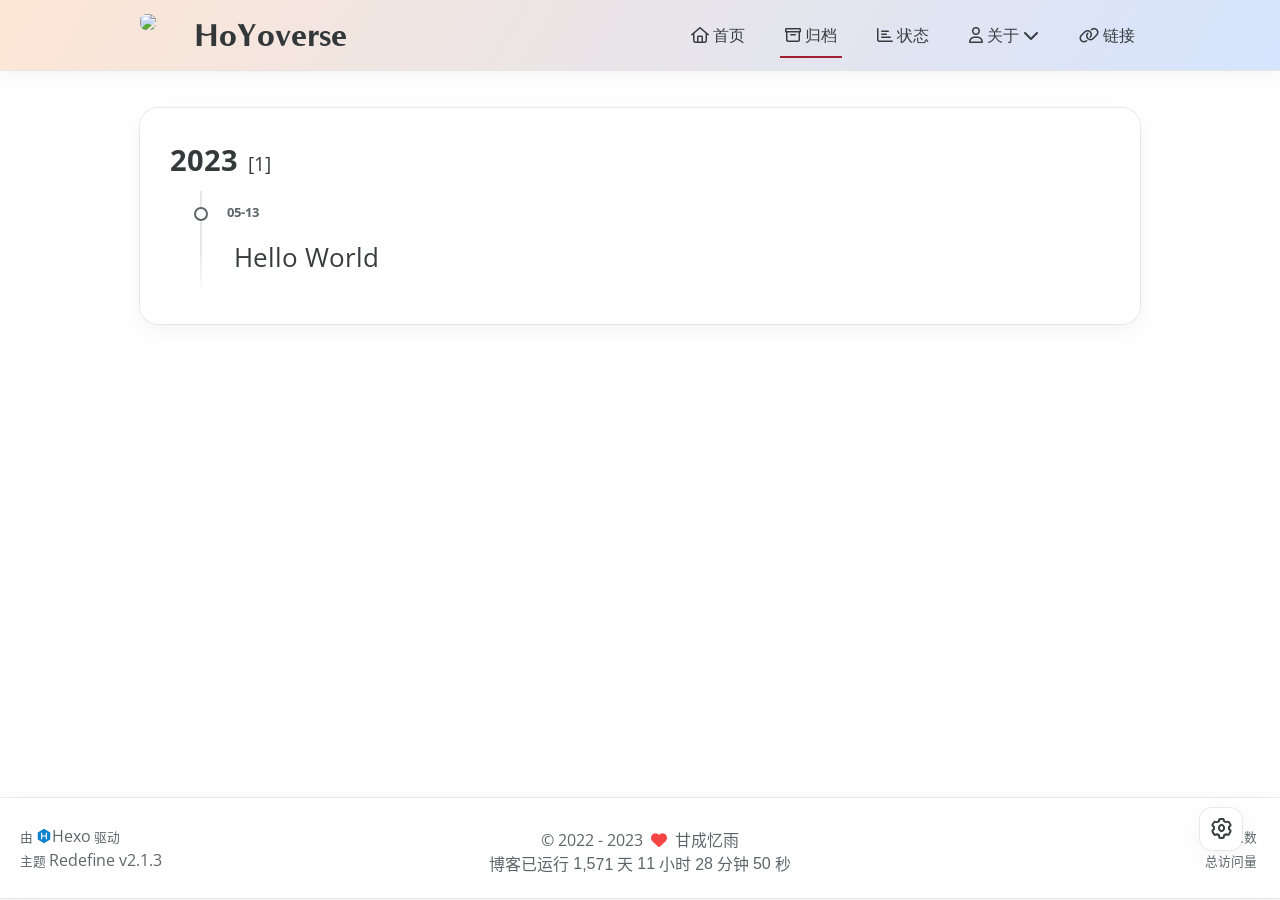
==== archives/index.html @ 7b3ddb43 "Site updated: 2023-05-14 13:31:24" ====
<!DOCTYPE html>
<html lang="zh-CN">
<head>
    <meta charset="utf-8">
    <meta name="viewport" content="width=device-width, initial-scale=1">
    <meta name="keywords" content="Hexo Theme Redefine">
    
    <meta name="author" content="甘成忆雨">
    <!-- preconnect -->
    <link rel="preconnect" href="https://fonts.googleapis.com">
    <link rel="preconnect" href="https://fonts.gstatic.com" crossorigin>
    
    
    <!--- Seo Part-->
    
    <link rel="canonical" href="http://example.com/archives/"/>
    <meta name="robots" content="index,follow">
    <meta name="googlebot" content="index,follow">
    <meta name="revisit-after" content="1 days">
    
        <meta property="og:type" content="website">
<meta property="og:title" content="HoYoverse">
<meta property="og:url" content="http://example.com/archives/index.html">
<meta property="og:site_name" content="HoYoverse">
<meta property="og:locale" content="zh_CN">
<meta property="article:author" content="甘成忆雨">
<meta name="twitter:card" content="summary">
    
    
    <!--- Icon Part-->
    <link rel="icon" type="image/png" href="/source/img/tx.ico" sizes="192x192">
    <link rel="apple-touch-icon" sizes="180x180" href="/source/img/tx.ico">
    <meta name="theme-color" content="#A31F34">
    <link rel="shortcut icon" href="/source/img/tx.ico">
    <!--- Page Info-->
    
    <title>
        
            归档 -
        
        HoYoverse
    </title>
    
<link rel="stylesheet" href="/css/style.css">

    
<link rel="stylesheet" href="/assets/fonts.css">

    <!--- Font Part-->
    
    
    
    

    <!--- Inject Part-->
    
    <script id="hexo-configurations">
    let Global = window.Global || {};
    Global.hexo_config = {"hostname":"example.com","root":"/","language":"zh-CN","path":"search.xml"};
    Global.theme_config = {"articles":{"style":{"font_size":"16px","line_height":1.5,"image_border_radius":"14px","image_alignment":"center","image_caption":false,"link_icon":true},"word_count":{"enable":true,"count":true,"min2read":true},"author_label":{"enable":true,"auto":false,"list":["Lv.99"]},"code_block":{"copy":true,"style":"mac","font":{"enable":false,"family":null,"url":null}},"toc":{"enable":false,"max_depth":3,"number":false,"expand":true,"init_open":true},"copyright":true,"lazyload":true,"recommendation":{"enable":false,"title":"推荐阅读","limit":3,"placeholder":"/images/wallhaven-wqery6-light.webp","skip_dirs":[]}},"colors":{"primary":"#A31F34","secondary":null},"global":{"fonts":{"chinese":{"enable":false,"family":null,"url":null},"english":{"enable":false,"family":null,"url":null}},"content_max_width":"1000px","sidebar_width":"210px","hover":{"shadow":true,"scale":false},"scroll_progress":{"bar":false,"percentage":true},"busuanzi_counter":{"enable":true,"site_pv":true,"site_uv":true,"post_pv":true},"pjax":true,"open_graph":true,"google_analytics":{"enable":false,"id":null}},"home_banner":{"enable":true,"style":"fixed","image":{"light":"/images/wallhaven-wqery6-light.webp","dark":"/images/wallhaven-wqery6-dark.webp"},"title":"HoYoverse","subtitle":{"text":["甘成忆雨的小站"],"hitokoto":{"enable":false,"api":"https://v1.hitokoto.cn"},"typing_speed":100,"backing_speed":80,"starting_delay":500,"backing_delay":1500,"loop":true,"smart_backspace":true},"text_color":{"light":"#fff","dark":"#d1d1b6"},"text_style":{"title_size":"2.8rem","subtitle_size":"1.5rem","line_height":1.2},"custom_font":{"enable":false,"family":null,"url":null},"social_links":{"enable":true,"links":{"github":null,"instagram":null,"zhihu":null,"twitter":"https://twitter.com/qq1350657030","email":"qq1350657030@outlook.com","bilibili":"https://space.bilibili.com/547498793?spm_id_from=333.1007.0.0"}}},"plugins":{"feed":{"enable":false},"aplayer":{"enable":false,"type":"fixed","audios":[{"name":null,"artist":null,"url":null,"cover":null}]},"mermaid":{"enable":false,"version":"9.3.0"}},"version":"2.1.3","navbar":{"auto_hide":false,"color":{"left":"#f78736","right":"#367df7","transparency":35},"links":{"Home":{"path":"/","icon":"fa-regular fa-house"},"Archives":{"path":"/archives","icon":"fa-regular fa-archive"},"Status":{"path":"https://status.evanluo.top/","icon":"fa-regular fa-chart-bar"},"About":{"icon":"fa-regular fa-user","submenus":{"Me":"/about","Github":"https://github.com/EvanNotFound/hexo-theme-redefine","Blog":"https://ohevan.com","Friends":"/friends"}},"Links":{"icon":"fa-regular fa-link","submenus":null}},"search":{"enable":false,"preload":true},"Link1":"/link1"},"page_templates":{"friends_column":2,"tags_style":"blur"},"home":{"sidebar":{"enable":true,"position":"left","first_item":"menu","announcement":null,"links":null},"article_date_format":"auto","categories":{"enable":true,"limit":3},"tags":{"enable":true,"limit":3}}};
    Global.language_ago = {"second":"%s 秒前","minute":"%s 分钟前","hour":"%s 小时前","day":"%s 天前","week":"%s 周前","month":"%s 个月前","year":"%s 年前"};
  </script>
    
    <!--- Fontawesome Part-->
    
<link rel="stylesheet" href="/fontawesome/fontawesome.min.css">

    
<link rel="stylesheet" href="/fontawesome/brands.min.css">

    
<link rel="stylesheet" href="/fontawesome/solid.min.css">

    
<link rel="stylesheet" href="/fontawesome/regular.min.css">

    
    
    
    
<meta name="generator" content="Hexo 6.3.0"></head>


<body>
<div class="progress-bar-container">
    

    
        <span class="pjax-progress-bar"></span>
        <span class="pjax-progress-icon">
            <i class="fa-solid fa-circle-notch fa-spin"></i>
        </span>
    
</div>


<main class="page-container">

    

    <div class="main-content-container">

        <div class="main-content-header">
            <header class="navbar-container">
    
    <div class="navbar-content">
        <div class="left">
            
                <a class="logo-image" href="/">
                    <img src="/source/img/tx.ico">
                </a>
            
            <a class="logo-title" href="/">
                
                HoYoverse
                
            </a>
        </div>

        <div class="right">
            <!-- PC -->
            <div class="desktop">
                <ul class="navbar-list">
                    
                        
                            <li class="navbar-item">
                                <!-- Menu -->
                                <a class="" 
                                    href="/"  >
                                    
                                        
                                            <i class="fa-regular fa-house"></i>
                                        
                                        首页
                                    
                                </a>
                                <!-- Submenu -->
                                
                            </li>
                    
                        
                            <li class="navbar-item">
                                <!-- Menu -->
                                <a class="active" 
                                    href="/archives"  >
                                    
                                        
                                            <i class="fa-regular fa-archive"></i>
                                        
                                        归档
                                    
                                </a>
                                <!-- Submenu -->
                                
                            </li>
                    
                        
                            <li class="navbar-item">
                                <!-- Menu -->
                                <a class="" 
                                    target="_blank" rel="noopener" href="https://status.evanluo.top/"  >
                                    
                                        
                                            <i class="fa-regular fa-chart-bar"></i>
                                        
                                        状态
                                    
                                </a>
                                <!-- Submenu -->
                                
                            </li>
                    
                        
                            <li class="navbar-item">
                                <!-- Menu -->
                                <a class="has-dropdown" 
                                    href="#" onClick="return false;">
                                    
                                        
                                            <i class="fa-regular fa-user"></i>
                                        
                                        关于&nbsp;<i class="fa-solid fa-chevron-down"></i>
                                    
                                </a>
                                <!-- Submenu -->
                                
                                    <ul class="sub-menu">
                                    
                                        <li>
                                        <a href="/about">ME
                                        </a>
                                        </li>
                                    
                                        <li>
                                        <a target="_blank" rel="noopener" href="https://github.com/EvanNotFound/hexo-theme-redefine">GITHUB
                                        </a>
                                        </li>
                                    
                                        <li>
                                        <a target="_blank" rel="noopener" href="https://ohevan.com">BLOG
                                        </a>
                                        </li>
                                    
                                        <li>
                                        <a href="/friends">友情链接
                                        </a>
                                        </li>
                                    
                                    </ul>
                                
                            </li>
                    
                        
                            <li class="navbar-item">
                                <!-- Menu -->
                                <a class="" 
                                    href="/"  >
                                    
                                        
                                            <i class="fa-regular fa-link"></i>
                                        
                                        链接
                                    
                                </a>
                                <!-- Submenu -->
                                
                            </li>
                    
                    
                </ul>
            </div>
            <!-- Mobile -->
            <div class="mobile">
                
                <div class="icon-item navbar-bar">
                    <div class="navbar-bar-middle"></div>
                </div>
            </div>
        </div>
    </div>

    <!-- Mobile drawer -->
    <div class="navbar-drawer">
        <ul class="drawer-navbar-list">
            
                
                    <li class="drawer-navbar-item flex-center">
                        <a class="" 
                        href="/"  >
                             
                                
                                    <i class="fa-regular fa-house"></i>
                                
                                首页
                            
                        </a>
                    </li>
                    <!-- Submenu -->
                    
            
                
                    <li class="drawer-navbar-item flex-center">
                        <a class="active" 
                        href="/archives"  >
                             
                                
                                    <i class="fa-regular fa-archive"></i>
                                
                                归档
                            
                        </a>
                    </li>
                    <!-- Submenu -->
                    
            
                
                    <li class="drawer-navbar-item flex-center">
                        <a class="" 
                        target="_blank" rel="noopener" href="https://status.evanluo.top/"  >
                             
                                
                                    <i class="fa-regular fa-chart-bar"></i>
                                
                                状态
                            
                        </a>
                    </li>
                    <!-- Submenu -->
                    
            
                
                    <li class="drawer-navbar-item flex-center">
                        <a class="has-dropdown" 
                        href="#" onClick="return false;">
                            
                                
                                    <i class="fa-regular fa-user"></i>
                                
                                关于&nbsp;<i class="fa-solid fa-chevron-down"></i>
                            
                        </a>
                    </li>
                    <!-- Submenu -->
                              
                        
                            <li class="dropdown-item flex-center">
                                <a class="dropdown-item" href="/about">ME</a>
                            </li>
                        
                            <li class="dropdown-item flex-center">
                                <a class="dropdown-item" target="_blank" rel="noopener" href="https://github.com/EvanNotFound/hexo-theme-redefine">GITHUB</a>
                            </li>
                        
                            <li class="dropdown-item flex-center">
                                <a class="dropdown-item" target="_blank" rel="noopener" href="https://ohevan.com">BLOG</a>
                            </li>
                        
                            <li class="dropdown-item flex-center">
                                <a class="dropdown-item" href="/friends">友情链接</a>
                            </li>
                        
                    
            
                
                    <li class="drawer-navbar-item flex-center">
                        <a class="" 
                        href="/"  >
                             
                                
                                    <i class="fa-regular fa-link"></i>
                                
                                链接
                            
                        </a>
                    </li>
                    <!-- Submenu -->
                    
            

        </ul>
    </div>

    <div class="window-mask"></div>

</header>


        </div>

        <div class="main-content-body">

            

            <div class="main-content">

                
                    <div class="fade-in-down-animation">
    <div class="archive-container ">
        
<div class="archive-list-container">
    
        <section class="archive-item">
            <div class="archive-item-header">
                <span class="archive-year">2023</span>
                <span class="archive-year-post-count">[1]</span>
            </div>
            <ul class="article-list">
              
              <li class="article-item" date-is='05-13'>
                <a href="/2023/05/13/hello-world/">
                  <span class="article-title">Hello World</span>
                </a>
              </li>
              
            </ul>
        </section>
    
</div>

    </div>
</div>

                

            </div>
            
            

        </div>

        <div class="main-content-footer">
            <footer class="footer">
    <div class="info-container">
        <div class="copyright-info">
            &copy;
            
              <span>2022</span>
              -
            
            2023&nbsp;&nbsp;<i class="fa-solid fa-heart fa-beat" style="--fa-animation-duration: 0.5s; color: #f54545"></i>&nbsp;&nbsp;<a href="/">甘成忆雨</a>
        </div>
        
            <script async data-pjax src="//busuanzi.ibruce.info/busuanzi/2.3/busuanzi.pure.mini.js"></script>
            <div class="website-count info-item">
                
                    <span id="busuanzi_container_site_uv" class="busuanzi_container_site_uv">
                        访问人数&nbsp;<span id="busuanzi_value_site_uv" class="busuanzi_value_site_uv"></span>
                    </span>
                
                
                    <span id="busuanzi_container_site_pv" class="busuanzi_container_site_pv">
                        总访问量&nbsp;<span id="busuanzi_value_site_pv" class="busuanzi_value_site_pv"></span>
                    </span>
                
            </div>
        
        <div class="theme-info info-item">
            <span class="powered-by-container">由 <?xml version="1.0" encoding="utf-8"?><!DOCTYPE svg PUBLIC "-//W3C//DTD SVG 1.1//EN" "http://www.w3.org/Graphics/SVG/1.1/DTD/svg11.dtd"><svg version="1.1" id="圖層_1" xmlns="http://www.w3.org/2000/svg" xmlns:xlink="http://www.w3.org/1999/xlink" x="0px" y="0px" width="1rem" height="1rem" viewBox="0 0 512 512" enable-background="new 0 0 512 512" xml:space="preserve"><path fill="#0E83CD" d="M256.4,25.8l-200,115.5L56,371.5l199.6,114.7l200-115.5l0.4-230.2L256.4,25.8z M349,354.6l-18.4,10.7l-18.6-11V275H200v79.6l-18.4,10.7l-18.6-11v-197l18.5-10.6l18.5,10.8V237h112v-79.6l18.5-10.6l18.5,10.8V354.6z"/></svg><a target="_blank" href="https://hexo.io">Hexo</a> 驱动</span>
                <br>
            <span class="theme-version-container">主题&nbsp;<a class="theme-version" target="_blank" href="https://github.com/EvanNotFound/hexo-theme-redefine">Redefine v2.1.3</a>
        </div>
        
        
        
            <div id="start_div" style="display:none">
                2022/8/17 11:45:14
            </div>
            <div>
                博客已运行 <span class="odometer" id="runtime_days" ></span> 天 <span class="odometer" id="runtime_hours"></span> 小时 <span class="odometer" id="runtime_minutes"></span> 分钟 <span class="odometer" id="runtime_seconds"></span> 秒
            </div>
        
        
        
            <script async data-pjax>
                try {
                    function odometer_init() {
                    const elements = document.querySelectorAll('.odometer');
                    elements.forEach(el => {
                        new Odometer({
                            el,
                            format: '( ddd).dd',
                            duration: 200
                        });
                    });
                    }
                    odometer_init();
                } catch (error) {}
            </script>
        
        
        
    </div>  
</footer>
        </div>
    </div>

    

    <div class="right-side-tools-container">
        <div class="side-tools-container">
    <ul class="hidden-tools-list">
        <li class="right-bottom-tools tool-font-adjust-plus flex-center">
            <i class="fa-regular fa-magnifying-glass-plus"></i>
        </li>

        <li class="right-bottom-tools tool-font-adjust-minus flex-center">
            <i class="fa-regular fa-magnifying-glass-minus"></i>
        </li>

        <li class="right-bottom-tools tool-expand-width flex-center">
            <i class="fa-regular fa-expand"></i>
        </li>

        <li class="right-bottom-tools tool-dark-light-toggle flex-center">
            <i class="fa-regular fa-moon"></i>
        </li>

        <!-- rss -->
        

        

        <li class="right-bottom-tools tool-scroll-to-bottom flex-center">
            <i class="fa-regular fa-arrow-down"></i>
        </li>
    </ul>

    <ul class="visible-tools-list">
        <li class="right-bottom-tools toggle-tools-list flex-center">
            <i class="fa-regular fa-cog fa-spin"></i>
        </li>
        
            <li class="right-bottom-tools tool-scroll-to-top flex-center">
                <i class="arrow-up fas fa-arrow-up"></i>
                <span class="percent"></span>
            </li>
        
        
    </ul>
</div>

    </div>

    <div class="image-viewer-container">
    <img src="">
</div>


    


</main>




<script src="/js/utils.js"></script>

<script src="/js/main.js"></script>

<script src="/js/layouts/navbarShrink.js"></script>

<script src="/js/tools/scrollTopBottom.js"></script>

<script src="/js/tools/lightDarkSwitch.js"></script>





    
<script src="/js/tools/codeBlock.js"></script>




    
<script src="/js/layouts/lazyload.js"></script>




    
<script src="/js/tools/runtime.js"></script>

    
<script src="/js/layouts/odometer.min.js"></script>

    
<link rel="stylesheet" href="/assets/odometer-theme-minimal.css">




  
<script src="/js/libs/Typed.min.js"></script>

  
<script src="/js/plugins/typed.js"></script>








<div class="post-scripts pjax">
    
</div>


    
<script src="/js/libs/pjax.min.js"></script>

<script>
    window.addEventListener('DOMContentLoaded', () => {
        window.pjax = new Pjax({
            selectors: [
                'head title',
                '.page-container',
                '.pjax',
            ],
            history: true,
            debug: false,
            cacheBust: false,
            timeout: 0,
            analytics: false,
            currentUrlFullReload: false,
            scrollRestoration: false,
            // scrollTo: true,
        });

        document.addEventListener('pjax:send', () => {
            Global.utils.pjaxProgressBarStart();
        });

        document.addEventListener('pjax:complete', () => {
            Global.utils.pjaxProgressBarEnd();
            window.pjax.executeScripts(document.querySelectorAll('script[data-pjax], .pjax script'));
            Global.refresh();
        });
    });
</script>




</body>
</html>
---- css/style.css ----
.fade-in-down-animation {
  animation-fill-mode: both;
  animation-duration: 1s;
  animation-name: fade-in-down;
  will-change: transform;
}
.title-hover-animation {
  display: inline-block;
  position: relative;
  border-bottom: none;
  line-height: 1.3;
  vertical-align: top;
  color: var(--second-text-color);
}
.title-hover-animation::before {
  content: "";
  position: absolute;
  width: 100%;
  height: 2px;
  bottom: -4px;
  left: 0;
  background-color: var(--second-text-color);
  visibility: hidden;
  transform: scaleX(0);
  transition-property: color, background, box-shadow, border-color, visibility, transform;
  transition-delay: 0s, 0s, 0s, 0s, 0s, 0s;
  transition-duration: 0.2s, 0.2s, 0.2s, 0.2s, 0.2s, 0.2s;
  transition-timing-function: ease, ease, ease, ease, ease-in-out, ease-in-out;
}
@-moz-keyframes fade-in-down {
  0% {
    opacity: 0;
    transform: translateY(-50px);
  }
  100% {
    opacity: 1;
    transform: translateY(0);
  }
}
@-webkit-keyframes fade-in-down {
  0% {
    opacity: 0;
    transform: translateY(-50px);
  }
  100% {
    opacity: 1;
    transform: translateY(0);
  }
}
@-o-keyframes fade-in-down {
  0% {
    opacity: 0;
    transform: translateY(-50px);
  }
  100% {
    opacity: 1;
    transform: translateY(0);
  }
}
@keyframes fade-in-down {
  0% {
    opacity: 0;
    transform: translateY(-50px);
  }
  100% {
    opacity: 1;
    transform: translateY(0);
  }
}
@-moz-keyframes icon-animate {
  0%, 100% {
    transform: scale(1);
  }
  10%, 30% {
    transform: scale(0.88);
  }
  20%, 40%, 60%, 80% {
    transform: scale(1.08);
  }
  50%, 70% {
    transform: scale(1.08);
  }
}
@-webkit-keyframes icon-animate {
  0%, 100% {
    transform: scale(1);
  }
  10%, 30% {
    transform: scale(0.88);
  }
  20%, 40%, 60%, 80% {
    transform: scale(1.08);
  }
  50%, 70% {
    transform: scale(1.08);
  }
}
@-o-keyframes icon-animate {
  0%, 100% {
    transform: scale(1);
  }
  10%, 30% {
    transform: scale(0.88);
  }
  20%, 40%, 60%, 80% {
    transform: scale(1.08);
  }
  50%, 70% {
    transform: scale(1.08);
  }
}
@keyframes icon-animate {
  0%, 100% {
    transform: scale(1);
  }
  10%, 30% {
    transform: scale(0.88);
  }
  20%, 40%, 60%, 80% {
    transform: scale(1.08);
  }
  50%, 70% {
    transform: scale(1.08);
  }
}
:root {
  --background-color: #fff;
  --background-color-transparent: rgba(255,255,255,0.6);
  --background-color-transparent-15: rgba(255,255,255,0.15);
  --background-color-transparent-80: rgba(255,255,255,0.8);
  --second-background-color: #fafafa;
  --third-background-color: #f7f7f7;
  --third-background-color-transparent: rgba(241,241,241,0.6);
  --primary-color: #a31f34;
  --first-text-color: #323739;
  --second-text-color: #343a3c;
  --third-text-color: #5c6669;
  --fourth-text-color: #eaeced;
  --default-text-color: #373d3f;
  --invert-text-color: #bebec6;
  --border-color: rgba(0,0,0,0.08);
  --selection-color: #be243c;
  --shadow-color-1: rgba(0,0,0,0.08);
  --shadow-color-2: rgba(0,0,0,0.05);
  --shadow-hover-color: rgba(0,0,0,0.28);
  --scrollbar-color: #c1c1c1;
  --scrollbar-color-hover: #a1a1a1;
  --scroll-bar-bg-color: #fafafa;
  --link-color: #323739;
  --copyright-info-color: #c03;
  --avatar-background-color: #06c;
  --pjax-progress-bar-color: linear-gradient(45deg, #f10006, #ef5b00, #e59c01, #19ca05, #00cab5, #0264c8, #c303c3);
  --archive-timeline-last-child-color: linear-gradient(to bottom, #e8e8e8 60%, rgba(0,0,0,0) 100%) 1 100%;
  --note-blue-title-bg: #d6f7fb;
  --note-red-title-bg: #fde9e9;
  --note-cyan-title-bg: #e9fdf9;
  --note-green-title-bg: #e9fde9;
  --note-yellow-title-bg: #fdf9e9;
  --note-gray-title-bg: #f9f9f9;
  --note-type-title-bg: #fdf3e9;
  --note-black-title-bg: #e9e9e9;
  --note-purple-title-bg: #f9e9fd;
  --home-banner-img: url("/images/wallhaven-wqery6-light.webp");
  --home-banner-text-color: #fff;
  --home-banner-icons-container-border-color: rgba(255,255,255,0.35);
  --home-banner-icons-container-background-color: rgba(255,255,255,0.3);
  --redefine-box-shadow: var(--shadow-color-2) 0px 6px 24px 0px, var(--shadow-color-1) 0px 0px 0px 1px;
  --redefine-box-shadow-hover: var(--shadow-color-2) 0px 6px 24px 0px, var(--shadow-color-1) 0px 0px 0px 1px, var(--shadow-color-1) 0px 0px 0px 1px inset;
  --redefine-box-shadow-flat: var(--shadow-color-2) 0px 1px 4px 0px, var(--shadow-color-1) 0px 0px 0px 1px;
  --redefine-box-shadow-flat-hover: var(--shadow-color-2) 0px 1px 4px 0px, var(--shadow-color-1) 0px 0px 0px 1px, var(--shadow-color-1) 0px 0px 0px 1px inset;
  --mermaid-theme: '';
}
@media (prefers-color-scheme: light) {
  :root {
    --background-color: #fff;
    --background-color-transparent: rgba(255,255,255,0.6);
    --background-color-transparent-15: rgba(255,255,255,0.15);
    --background-color-transparent-80: rgba(255,255,255,0.8);
    --second-background-color: #fafafa;
    --third-background-color: #f7f7f7;
    --third-background-color-transparent: rgba(241,241,241,0.6);
    --primary-color: #a31f34;
    --first-text-color: #323739;
    --second-text-color: #343a3c;
    --third-text-color: #5c6669;
    --fourth-text-color: #eaeced;
    --default-text-color: #373d3f;
    --invert-text-color: #bebec6;
    --border-color: rgba(0,0,0,0.08);
    --selection-color: #be243c;
    --shadow-color-1: rgba(0,0,0,0.08);
    --shadow-color-2: rgba(0,0,0,0.05);
    --shadow-hover-color: rgba(0,0,0,0.28);
    --scrollbar-color: #c1c1c1;
    --scrollbar-color-hover: #a1a1a1;
    --scroll-bar-bg-color: #fafafa;
    --link-color: #323739;
    --copyright-info-color: #c03;
    --avatar-background-color: #06c;
    --pjax-progress-bar-color: linear-gradient(45deg, #f10006, #ef5b00, #e59c01, #19ca05, #00cab5, #0264c8, #c303c3);
    --archive-timeline-last-child-color: linear-gradient(to bottom, #e8e8e8 60%, rgba(0,0,0,0) 100%) 1 100%;
    --note-blue-title-bg: #d6f7fb;
    --note-red-title-bg: #fde9e9;
    --note-cyan-title-bg: #e9fdf9;
    --note-green-title-bg: #e9fde9;
    --note-yellow-title-bg: #fdf9e9;
    --note-gray-title-bg: #f9f9f9;
    --note-type-title-bg: #fdf3e9;
    --note-black-title-bg: #e9e9e9;
    --note-purple-title-bg: #f9e9fd;
    --home-banner-img: url("/images/wallhaven-wqery6-light.webp");
    --home-banner-text-color: #fff;
    --home-banner-icons-container-border-color: rgba(255,255,255,0.35);
    --home-banner-icons-container-background-color: rgba(255,255,255,0.3);
    --redefine-box-shadow: var(--shadow-color-2) 0px 6px 24px 0px, var(--shadow-color-1) 0px 0px 0px 1px;
    --redefine-box-shadow-hover: var(--shadow-color-2) 0px 6px 24px 0px, var(--shadow-color-1) 0px 0px 0px 1px, var(--shadow-color-1) 0px 0px 0px 1px inset;
    --redefine-box-shadow-flat: var(--shadow-color-2) 0px 1px 4px 0px, var(--shadow-color-1) 0px 0px 0px 1px;
    --redefine-box-shadow-flat-hover: var(--shadow-color-2) 0px 1px 4px 0px, var(--shadow-color-1) 0px 0px 0px 1px, var(--shadow-color-1) 0px 0px 0px 1px inset;
    --mermaid-theme: '';
  }
}
@media (prefers-color-scheme: dark) {
  :root {
    --background-color: #202124;
    --background-color-transparent: rgba(32,33,36,0.4);
    --background-color-transparent-15: rgba(32,33,36,0.15);
    --background-color-transparent-80: rgba(32,33,36,0.8);
    --second-background-color: #242529;
    --third-background-color: #292b2f;
    --third-background-color-transparent: rgba(32,33,36,0.6);
    --primary-color: #a31f34;
    --first-text-color: #d2d2d7;
    --second-text-color: #cbcbd1;
    --third-text-color: #9595a2;
    --fourth-text-color: #242429;
    --default-text-color: #bebec6;
    --invert-text-color: #373d3f;
    --border-color: rgba(255,255,255,0.08);
    --selection-color: #be243c;
    --shadow-color-1: rgba(255,255,255,0.08);
    --shadow-color-2: rgba(255,255,255,0.05);
    --shadow-hover-color: rgba(69,69,69,0.28);
    --scrollbar-color: #898989;
    --scrollbar-color-hover: #a1a1a1;
    --scroll-bar-bg-color: #2a2c30;
    --link-color: #c5c5cc;
    --copyright-info-color: #a30029;
    --avatar-background-color: #005cb8;
    --pjax-progress-bar-color: linear-gradient(45deg, #ea404a, #ea722f, #e9a71f, #67e559, #18ecec, #1b85f1, #ee1dee);
    --archive-timeline-last-child-color: linear-gradient(to bottom, #323232 60%, rgba(255,255,255,0) 100%) 1 100%;
    --note-blue-title-bg: #1e3e46;
    --note-red-title-bg: #4e1e1e;
    --note-cyan-title-bg: #1e4e4e;
    --note-green-title-bg: #1e4e1e;
    --note-yellow-title-bg: #4e4e1e;
    --note-gray-title-bg: #4e4e4e;
    --note-type-title-bg: #4e3a1e;
    --note-black-title-bg: #1e1e1e;
    --note-purple-title-bg: #4e1e4e;
    --home-banner-img: url("/images/wallhaven-wqery6-dark.webp");
    --home-banner-text-color: #d1d1b6;
    --home-banner-icons-container-border-color: rgba(197,197,197,0.35);
    --home-banner-icons-container-background-color: rgba(197,197,197,0.3);
    --redefine-box-shadow: var(--shadow-color-2) 0px 6px 24px 0px, var(--shadow-color-1) 0px 0px 0px 1px;
    --redefine-box-shadow-hover: var(--shadow-color-2) 0px 6px 24px 0px, var(--shadow-color-1) 0px 0px 0px 1px, var(--shadow-color-1) 0px 0px 0px 1px inset;
    --redefine-box-shadow-flat: var(--shadow-color-2) 0px 1px 4px 0px, var(--shadow-color-1) 0px 0px 0px 1px;
    --redefine-box-shadow-flat-hover: var(--shadow-color-2) 0px 1px 4px 0px, var(--shadow-color-1) 0px 0px 0px 1px, var(--shadow-color-1) 0px 0px 0px 1px inset;
    --mermaid-theme: '';
  }
}
.light-mode {
  --background-color: #fff;
  --background-color-transparent: rgba(255,255,255,0.6);
  --background-color-transparent-15: rgba(255,255,255,0.15);
  --background-color-transparent-80: rgba(255,255,255,0.8);
  --second-background-color: #fafafa;
  --third-background-color: #f7f7f7;
  --third-background-color-transparent: rgba(241,241,241,0.6);
  --primary-color: #a31f34;
  --first-text-color: #323739;
  --second-text-color: #343a3c;
  --third-text-color: #5c6669;
  --fourth-text-color: #eaeced;
  --default-text-color: #373d3f;
  --invert-text-color: #bebec6;
  --border-color: rgba(0,0,0,0.08);
  --selection-color: #be243c;
  --shadow-color-1: rgba(0,0,0,0.08);
  --shadow-color-2: rgba(0,0,0,0.05);
  --shadow-hover-color: rgba(0,0,0,0.28);
  --scrollbar-color: #c1c1c1;
  --scrollbar-color-hover: #a1a1a1;
  --scroll-bar-bg-color: #fafafa;
  --link-color: #323739;
  --copyright-info-color: #c03;
  --avatar-background-color: #06c;
  --pjax-progress-bar-color: linear-gradient(45deg, #f10006, #ef5b00, #e59c01, #19ca05, #00cab5, #0264c8, #c303c3);
  --archive-timeline-last-child-color: linear-gradient(to bottom, #e8e8e8 60%, rgba(0,0,0,0) 100%) 1 100%;
  --note-blue-title-bg: #d6f7fb;
  --note-red-title-bg: #fde9e9;
  --note-cyan-title-bg: #e9fdf9;
  --note-green-title-bg: #e9fde9;
  --note-yellow-title-bg: #fdf9e9;
  --note-gray-title-bg: #f9f9f9;
  --note-type-title-bg: #fdf3e9;
  --note-black-title-bg: #e9e9e9;
  --note-purple-title-bg: #f9e9fd;
  --home-banner-img: url("/images/wallhaven-wqery6-light.webp");
  --home-banner-text-color: #fff;
  --home-banner-icons-container-border-color: rgba(255,255,255,0.35);
  --home-banner-icons-container-background-color: rgba(255,255,255,0.3);
  --redefine-box-shadow: var(--shadow-color-2) 0px 6px 24px 0px, var(--shadow-color-1) 0px 0px 0px 1px;
  --redefine-box-shadow-hover: var(--shadow-color-2) 0px 6px 24px 0px, var(--shadow-color-1) 0px 0px 0px 1px, var(--shadow-color-1) 0px 0px 0px 1px inset;
  --redefine-box-shadow-flat: var(--shadow-color-2) 0px 1px 4px 0px, var(--shadow-color-1) 0px 0px 0px 1px;
  --redefine-box-shadow-flat-hover: var(--shadow-color-2) 0px 1px 4px 0px, var(--shadow-color-1) 0px 0px 0px 1px, var(--shadow-color-1) 0px 0px 0px 1px inset;
  --mermaid-theme: '';
}
.dark-mode {
  --background-color: #202124;
  --background-color-transparent: rgba(32,33,36,0.4);
  --background-color-transparent-15: rgba(32,33,36,0.15);
  --background-color-transparent-80: rgba(32,33,36,0.8);
  --second-background-color: #242529;
  --third-background-color: #292b2f;
  --third-background-color-transparent: rgba(32,33,36,0.6);
  --primary-color: #a31f34;
  --first-text-color: #d2d2d7;
  --second-text-color: #cbcbd1;
  --third-text-color: #9595a2;
  --fourth-text-color: #242429;
  --default-text-color: #bebec6;
  --invert-text-color: #373d3f;
  --border-color: rgba(255,255,255,0.08);
  --selection-color: #be243c;
  --shadow-color-1: rgba(255,255,255,0.08);
  --shadow-color-2: rgba(255,255,255,0.05);
  --shadow-hover-color: rgba(69,69,69,0.28);
  --scrollbar-color: #898989;
  --scrollbar-color-hover: #a1a1a1;
  --scroll-bar-bg-color: #2a2c30;
  --link-color: #c5c5cc;
  --copyright-info-color: #a30029;
  --avatar-background-color: #005cb8;
  --pjax-progress-bar-color: linear-gradient(45deg, #ea404a, #ea722f, #e9a71f, #67e559, #18ecec, #1b85f1, #ee1dee);
  --archive-timeline-last-child-color: linear-gradient(to bottom, #323232 60%, rgba(255,255,255,0) 100%) 1 100%;
  --note-blue-title-bg: #1e3e46;
  --note-red-title-bg: #4e1e1e;
  --note-cyan-title-bg: #1e4e4e;
  --note-green-title-bg: #1e4e1e;
  --note-yellow-title-bg: #4e4e1e;
  --note-gray-title-bg: #4e4e4e;
  --note-type-title-bg: #4e3a1e;
  --note-black-title-bg: #1e1e1e;
  --note-purple-title-bg: #4e1e4e;
  --home-banner-img: url("/images/wallhaven-wqery6-dark.webp");
  --home-banner-text-color: #d1d1b6;
  --home-banner-icons-container-border-color: rgba(197,197,197,0.35);
  --home-banner-icons-container-background-color: rgba(197,197,197,0.3);
  --redefine-box-shadow: var(--shadow-color-2) 0px 6px 24px 0px, var(--shadow-color-1) 0px 0px 0px 1px;
  --redefine-box-shadow-hover: var(--shadow-color-2) 0px 6px 24px 0px, var(--shadow-color-1) 0px 0px 0px 1px, var(--shadow-color-1) 0px 0px 0px 1px inset;
  --redefine-box-shadow-flat: var(--shadow-color-2) 0px 1px 4px 0px, var(--shadow-color-1) 0px 0px 0px 1px;
  --redefine-box-shadow-flat-hover: var(--shadow-color-2) 0px 1px 4px 0px, var(--shadow-color-1) 0px 0px 0px 1px, var(--shadow-color-1) 0px 0px 0px 1px inset;
  --mermaid-theme: '';
}
:root {
  --background-color: #fff;
  --background-color-transparent: rgba(255,255,255,0.6);
  --background-color-transparent-15: rgba(255,255,255,0.15);
  --background-color-transparent-80: rgba(255,255,255,0.8);
  --second-background-color: #fafafa;
  --third-background-color: #f7f7f7;
  --third-background-color-transparent: rgba(241,241,241,0.6);
  --primary-color: #a31f34;
  --first-text-color: #323739;
  --second-text-color: #343a3c;
  --third-text-color: #5c6669;
  --fourth-text-color: #eaeced;
  --default-text-color: #373d3f;
  --invert-text-color: #bebec6;
  --border-color: rgba(0,0,0,0.08);
  --selection-color: #be243c;
  --shadow-color-1: rgba(0,0,0,0.08);
  --shadow-color-2: rgba(0,0,0,0.05);
  --shadow-hover-color: rgba(0,0,0,0.28);
  --scrollbar-color: #c1c1c1;
  --scrollbar-color-hover: #a1a1a1;
  --scroll-bar-bg-color: #fafafa;
  --link-color: #323739;
  --copyright-info-color: #c03;
  --avatar-background-color: #06c;
  --pjax-progress-bar-color: linear-gradient(45deg, #f10006, #ef5b00, #e59c01, #19ca05, #00cab5, #0264c8, #c303c3);
  --archive-timeline-last-child-color: linear-gradient(to bottom, #e8e8e8 60%, rgba(0,0,0,0) 100%) 1 100%;
  --note-blue-title-bg: #d6f7fb;
  --note-red-title-bg: #fde9e9;
  --note-cyan-title-bg: #e9fdf9;
  --note-green-title-bg: #e9fde9;
  --note-yellow-title-bg: #fdf9e9;
  --note-gray-title-bg: #f9f9f9;
  --note-type-title-bg: #fdf3e9;
  --note-black-title-bg: #e9e9e9;
  --note-purple-title-bg: #f9e9fd;
  --home-banner-img: url("/images/wallhaven-wqery6-light.webp");
  --home-banner-text-color: #fff;
  --home-banner-icons-container-border-color: rgba(255,255,255,0.35);
  --home-banner-icons-container-background-color: rgba(255,255,255,0.3);
  --redefine-box-shadow: var(--shadow-color-2) 0px 6px 24px 0px, var(--shadow-color-1) 0px 0px 0px 1px;
  --redefine-box-shadow-hover: var(--shadow-color-2) 0px 6px 24px 0px, var(--shadow-color-1) 0px 0px 0px 1px, var(--shadow-color-1) 0px 0px 0px 1px inset;
  --redefine-box-shadow-flat: var(--shadow-color-2) 0px 1px 4px 0px, var(--shadow-color-1) 0px 0px 0px 1px;
  --redefine-box-shadow-flat-hover: var(--shadow-color-2) 0px 1px 4px 0px, var(--shadow-color-1) 0px 0px 0px 1px, var(--shadow-color-1) 0px 0px 0px 1px inset;
  --mermaid-theme: '';
}
@media (prefers-color-scheme: light) {
  :root {
    --background-color: #fff;
    --background-color-transparent: rgba(255,255,255,0.6);
    --background-color-transparent-15: rgba(255,255,255,0.15);
    --background-color-transparent-80: rgba(255,255,255,0.8);
    --second-background-color: #fafafa;
    --third-background-color: #f7f7f7;
    --third-background-color-transparent: rgba(241,241,241,0.6);
    --primary-color: #a31f34;
    --first-text-color: #323739;
    --second-text-color: #343a3c;
    --third-text-color: #5c6669;
    --fourth-text-color: #eaeced;
    --default-text-color: #373d3f;
    --invert-text-color: #bebec6;
    --border-color: rgba(0,0,0,0.08);
    --selection-color: #be243c;
    --shadow-color-1: rgba(0,0,0,0.08);
    --shadow-color-2: rgba(0,0,0,0.05);
    --shadow-hover-color: rgba(0,0,0,0.28);
    --scrollbar-color: #c1c1c1;
    --scrollbar-color-hover: #a1a1a1;
    --scroll-bar-bg-color: #fafafa;
    --link-color: #323739;
    --copyright-info-color: #c03;
    --avatar-background-color: #06c;
    --pjax-progress-bar-color: linear-gradient(45deg, #f10006, #ef5b00, #e59c01, #19ca05, #00cab5, #0264c8, #c303c3);
    --archive-timeline-last-child-color: linear-gradient(to bottom, #e8e8e8 60%, rgba(0,0,0,0) 100%) 1 100%;
    --note-blue-title-bg: #d6f7fb;
    --note-red-title-bg: #fde9e9;
    --note-cyan-title-bg: #e9fdf9;
    --note-green-title-bg: #e9fde9;
    --note-yellow-title-bg: #fdf9e9;
    --note-gray-title-bg: #f9f9f9;
    --note-type-title-bg: #fdf3e9;
    --note-black-title-bg: #e9e9e9;
    --note-purple-title-bg: #f9e9fd;
    --home-banner-img: url("/images/wallhaven-wqery6-light.webp");
    --home-banner-text-color: #fff;
    --home-banner-icons-container-border-color: rgba(255,255,255,0.35);
    --home-banner-icons-container-background-color: rgba(255,255,255,0.3);
    --redefine-box-shadow: var(--shadow-color-2) 0px 6px 24px 0px, var(--shadow-color-1) 0px 0px 0px 1px;
    --redefine-box-shadow-hover: var(--shadow-color-2) 0px 6px 24px 0px, var(--shadow-color-1) 0px 0px 0px 1px, var(--shadow-color-1) 0px 0px 0px 1px inset;
    --redefine-box-shadow-flat: var(--shadow-color-2) 0px 1px 4px 0px, var(--shadow-color-1) 0px 0px 0px 1px;
    --redefine-box-shadow-flat-hover: var(--shadow-color-2) 0px 1px 4px 0px, var(--shadow-color-1) 0px 0px 0px 1px, var(--shadow-color-1) 0px 0px 0px 1px inset;
    --mermaid-theme: '';
  }
}
@media (prefers-color-scheme: dark) {
  :root {
    --background-color: #202124;
    --background-color-transparent: rgba(32,33,36,0.4);
    --background-color-transparent-15: rgba(32,33,36,0.15);
    --background-color-transparent-80: rgba(32,33,36,0.8);
    --second-background-color: #242529;
    --third-background-color: #292b2f;
    --third-background-color-transparent: rgba(32,33,36,0.6);
    --primary-color: #a31f34;
    --first-text-color: #d2d2d7;
    --second-text-color: #cbcbd1;
    --third-text-color: #9595a2;
    --fourth-text-color: #242429;
    --default-text-color: #bebec6;
    --invert-text-color: #373d3f;
    --border-color: rgba(255,255,255,0.08);
    --selection-color: #be243c;
    --shadow-color-1: rgba(255,255,255,0.08);
    --shadow-color-2: rgba(255,255,255,0.05);
    --shadow-hover-color: rgba(69,69,69,0.28);
    --scrollbar-color: #898989;
    --scrollbar-color-hover: #a1a1a1;
    --scroll-bar-bg-color: #2a2c30;
    --link-color: #c5c5cc;
    --copyright-info-color: #a30029;
    --avatar-background-color: #005cb8;
    --pjax-progress-bar-color: linear-gradient(45deg, #ea404a, #ea722f, #e9a71f, #67e559, #18ecec, #1b85f1, #ee1dee);
    --archive-timeline-last-child-color: linear-gradient(to bottom, #323232 60%, rgba(255,255,255,0) 100%) 1 100%;
    --note-blue-title-bg: #1e3e46;
    --note-red-title-bg: #4e1e1e;
    --note-cyan-title-bg: #1e4e4e;
    --note-green-title-bg: #1e4e1e;
    --note-yellow-title-bg: #4e4e1e;
    --note-gray-title-bg: #4e4e4e;
    --note-type-title-bg: #4e3a1e;
    --note-black-title-bg: #1e1e1e;
    --note-purple-title-bg: #4e1e4e;
    --home-banner-img: url("/images/wallhaven-wqery6-dark.webp");
    --home-banner-text-color: #d1d1b6;
    --home-banner-icons-container-border-color: rgba(197,197,197,0.35);
    --home-banner-icons-container-background-color: rgba(197,197,197,0.3);
    --redefine-box-shadow: var(--shadow-color-2) 0px 6px 24px 0px, var(--shadow-color-1) 0px 0px 0px 1px;
    --redefine-box-shadow-hover: var(--shadow-color-2) 0px 6px 24px 0px, var(--shadow-color-1) 0px 0px 0px 1px, var(--shadow-color-1) 0px 0px 0px 1px inset;
    --redefine-box-shadow-flat: var(--shadow-color-2) 0px 1px 4px 0px, var(--shadow-color-1) 0px 0px 0px 1px;
    --redefine-box-shadow-flat-hover: var(--shadow-color-2) 0px 1px 4px 0px, var(--shadow-color-1) 0px 0px 0px 1px, var(--shadow-color-1) 0px 0px 0px 1px inset;
    --mermaid-theme: '';
  }
}
.light-mode {
  --background-color: #fff;
  --background-color-transparent: rgba(255,255,255,0.6);
  --background-color-transparent-15: rgba(255,255,255,0.15);
  --background-color-transparent-80: rgba(255,255,255,0.8);
  --second-background-color: #fafafa;
  --third-background-color: #f7f7f7;
  --third-background-color-transparent: rgba(241,241,241,0.6);
  --primary-color: #a31f34;
  --first-text-color: #323739;
  --second-text-color: #343a3c;
  --third-text-color: #5c6669;
  --fourth-text-color: #eaeced;
  --default-text-color: #373d3f;
  --invert-text-color: #bebec6;
  --border-color: rgba(0,0,0,0.08);
  --selection-color: #be243c;
  --shadow-color-1: rgba(0,0,0,0.08);
  --shadow-color-2: rgba(0,0,0,0.05);
  --shadow-hover-color: rgba(0,0,0,0.28);
  --scrollbar-color: #c1c1c1;
  --scrollbar-color-hover: #a1a1a1;
  --scroll-bar-bg-color: #fafafa;
  --link-color: #323739;
  --copyright-info-color: #c03;
  --avatar-background-color: #06c;
  --pjax-progress-bar-color: linear-gradient(45deg, #f10006, #ef5b00, #e59c01, #19ca05, #00cab5, #0264c8, #c303c3);
  --archive-timeline-last-child-color: linear-gradient(to bottom, #e8e8e8 60%, rgba(0,0,0,0) 100%) 1 100%;
  --note-blue-title-bg: #d6f7fb;
  --note-red-title-bg: #fde9e9;
  --note-cyan-title-bg: #e9fdf9;
  --note-green-title-bg: #e9fde9;
  --note-yellow-title-bg: #fdf9e9;
  --note-gray-title-bg: #f9f9f9;
  --note-type-title-bg: #fdf3e9;
  --note-black-title-bg: #e9e9e9;
  --note-purple-title-bg: #f9e9fd;
  --home-banner-img: url("/images/wallhaven-wqery6-light.webp");
  --home-banner-text-color: #fff;
  --home-banner-icons-container-border-color: rgba(255,255,255,0.35);
  --home-banner-icons-container-background-color: rgba(255,255,255,0.3);
  --redefine-box-shadow: var(--shadow-color-2) 0px 6px 24px 0px, var(--shadow-color-1) 0px 0px 0px 1px;
  --redefine-box-shadow-hover: var(--shadow-color-2) 0px 6px 24px 0px, var(--shadow-color-1) 0px 0px 0px 1px, var(--shadow-color-1) 0px 0px 0px 1px inset;
  --redefine-box-shadow-flat: var(--shadow-color-2) 0px 1px 4px 0px, var(--shadow-color-1) 0px 0px 0px 1px;
  --redefine-box-shadow-flat-hover: var(--shadow-color-2) 0px 1px 4px 0px, var(--shadow-color-1) 0px 0px 0px 1px, var(--shadow-color-1) 0px 0px 0px 1px inset;
  --mermaid-theme: '';
}
.dark-mode {
  --background-color: #202124;
  --background-color-transparent: rgba(32,33,36,0.4);
  --background-color-transparent-15: rgba(32,33,36,0.15);
  --background-color-transparent-80: rgba(32,33,36,0.8);
  --second-background-color: #242529;
  --third-background-color: #292b2f;
  --third-background-color-transparent: rgba(32,33,36,0.6);
  --primary-color: #a31f34;
  --first-text-color: #d2d2d7;
  --second-text-color: #cbcbd1;
  --third-text-color: #9595a2;
  --fourth-text-color: #242429;
  --default-text-color: #bebec6;
  --invert-text-color: #373d3f;
  --border-color: rgba(255,255,255,0.08);
  --selection-color: #be243c;
  --shadow-color-1: rgba(255,255,255,0.08);
  --shadow-color-2: rgba(255,255,255,0.05);
  --shadow-hover-color: rgba(69,69,69,0.28);
  --scrollbar-color: #898989;
  --scrollbar-color-hover: #a1a1a1;
  --scroll-bar-bg-color: #2a2c30;
  --link-color: #c5c5cc;
  --copyright-info-color: #a30029;
  --avatar-background-color: #005cb8;
  --pjax-progress-bar-color: linear-gradient(45deg, #ea404a, #ea722f, #e9a71f, #67e559, #18ecec, #1b85f1, #ee1dee);
  --archive-timeline-last-child-color: linear-gradient(to bottom, #323232 60%, rgba(255,255,255,0) 100%) 1 100%;
  --note-blue-title-bg: #1e3e46;
  --note-red-title-bg: #4e1e1e;
  --note-cyan-title-bg: #1e4e4e;
  --note-green-title-bg: #1e4e1e;
  --note-yellow-title-bg: #4e4e1e;
  --note-gray-title-bg: #4e4e4e;
  --note-type-title-bg: #4e3a1e;
  --note-black-title-bg: #1e1e1e;
  --note-purple-title-bg: #4e1e4e;
  --home-banner-img: url("/images/wallhaven-wqery6-dark.webp");
  --home-banner-text-color: #d1d1b6;
  --home-banner-icons-container-border-color: rgba(197,197,197,0.35);
  --home-banner-icons-container-background-color: rgba(197,197,197,0.3);
  --redefine-box-shadow: var(--shadow-color-2) 0px 6px 24px 0px, var(--shadow-color-1) 0px 0px 0px 1px;
  --redefine-box-shadow-hover: var(--shadow-color-2) 0px 6px 24px 0px, var(--shadow-color-1) 0px 0px 0px 1px, var(--shadow-color-1) 0px 0px 0px 1px inset;
  --redefine-box-shadow-flat: var(--shadow-color-2) 0px 1px 4px 0px, var(--shadow-color-1) 0px 0px 0px 1px;
  --redefine-box-shadow-flat-hover: var(--shadow-color-2) 0px 1px 4px 0px, var(--shadow-color-1) 0px 0px 0px 1px, var(--shadow-color-1) 0px 0px 0px 1px inset;
  --mermaid-theme: '';
}
.fade-in-down-animation {
  animation-fill-mode: both;
  animation-duration: 1s;
  animation-name: fade-in-down;
  will-change: transform;
}
.title-hover-animation {
  display: inline-block;
  position: relative;
  border-bottom: none;
  line-height: 1.3;
  vertical-align: top;
  color: var(--second-text-color);
}
.title-hover-animation::before {
  content: "";
  position: absolute;
  width: 100%;
  height: 2px;
  bottom: -4px;
  left: 0;
  background-color: var(--second-text-color);
  visibility: hidden;
  transform: scaleX(0);
  transition-property: color, background, box-shadow, border-color, visibility, transform;
  transition-delay: 0s, 0s, 0s, 0s, 0s, 0s;
  transition-duration: 0.2s, 0.2s, 0.2s, 0.2s, 0.2s, 0.2s;
  transition-timing-function: ease, ease, ease, ease, ease-in-out, ease-in-out;
}
@-moz-keyframes fade-in-down {
  0% {
    opacity: 0;
    transform: translateY(-50px);
  }
  100% {
    opacity: 1;
    transform: translateY(0);
  }
}
@-webkit-keyframes fade-in-down {
  0% {
    opacity: 0;
    transform: translateY(-50px);
  }
  100% {
    opacity: 1;
    transform: translateY(0);
  }
}
@-o-keyframes fade-in-down {
  0% {
    opacity: 0;
    transform: translateY(-50px);
  }
  100% {
    opacity: 1;
    transform: translateY(0);
  }
}
@keyframes fade-in-down {
  0% {
    opacity: 0;
    transform: translateY(-50px);
  }
  100% {
    opacity: 1;
    transform: translateY(0);
  }
}
@-moz-keyframes icon-animate {
  0%, 100% {
    transform: scale(1);
  }
  10%, 30% {
    transform: scale(0.88);
  }
  20%, 40%, 60%, 80% {
    transform: scale(1.08);
  }
  50%, 70% {
    transform: scale(1.08);
  }
}
@-webkit-keyframes icon-animate {
  0%, 100% {
    transform: scale(1);
  }
  10%, 30% {
    transform: scale(0.88);
  }
  20%, 40%, 60%, 80% {
    transform: scale(1.08);
  }
  50%, 70% {
    transform: scale(1.08);
  }
}
@-o-keyframes icon-animate {
  0%, 100% {
    transform: scale(1);
  }
  10%, 30% {
    transform: scale(0.88);
  }
  20%, 40%, 60%, 80% {
    transform: scale(1.08);
  }
  50%, 70% {
    transform: scale(1.08);
  }
}
@keyframes icon-animate {
  0%, 100% {
    transform: scale(1);
  }
  10%, 30% {
    transform: scale(0.88);
  }
  20%, 40%, 60%, 80% {
    transform: scale(1.08);
  }
  50%, 70% {
    transform: scale(1.08);
  }
}
* {
  transition-property: color, background, box-shadow, border-color;
  transition-delay: 0s, 0s, 0s, 0s;
  transition-duration: 0.2s, 0.2s, 0.2s, 0.2s;
  transition-timing-function: ease, ease, ease, ease;
}
*::-webkit-scrollbar {
  width: 6px;
  height: 6px;
  transition: all 0.2s ease;
  display: block;
}
*::-webkit-scrollbar-thumb {
  background: var(--scrollbar-color);
  border-radius: 18px;
  background-clip: content-box;
  border: 3px solid transparent;
}
*::-webkit-scrollbar-track {
  background-color: var(--scroll-bar-bg-color);
  border: 1px solid var(--shadow-color-1);
}
*::-webkit-scrollbar-thumb:hover {
  background: var(--scrollbar-color-hover);
  border-radius: 18px;
  background-clip: content-box;
  border: 3px solid transparent;
}
html,
body {
  position: relative;
  width: 100%;
  height: 100%;
  margin: 0;
  padding: 0;
  color: var(--default-text-color);
  background: var(--background-color);
  font-family: Open Sans, Noto Sans, Noto Sans SC, -apple-system, system-ui, Segoe UI, Roboto, Ubuntu, Cantarell, Noto Sans, sans-serif, BlinkMacSystemFont, Helvetica Neue, PingFang SC, Hiragino Sans GB, Microsoft YaHei, Arial;
  font-weight: 400;
  font-size: 16px;
  line-height: 1.5;
}
html::-webkit-scrollbar,
body::-webkit-scrollbar {
  width: 14px;
  height: 8px;
}
@media (max-width: 780px) {
  html,
  body {
    font-size: 15.36px;
    line-height: 1.44;
  }
}
@media (max-width: 500px) {
  html,
  body {
    font-size: 14.4px;
    line-height: 1.35;
  }
}
::selection {
  background: var(--selection-color);
  color: #fff;
}
ul,
ol,
li {
  padding: 0;
  margin: 0;
  list-style: none;
}
a {
  text-decoration: none;
  color: var(--default-text-color);
}
a i,
a span {
  color: var(--default-text-color);
}
a:hover,
a:active {
  text-decoration: none !important;
  color: var(--primary-color);
}
a:hover i,
a:active i,
a:hover span,
a:active span {
  color: var(--primary-color);
}
img[lazyload] {
  padding: 10px;
  margin: 20px auto !important;
  cursor: not-allowed;
  pointer-events: none;
}
button {
  padding: 0;
  margin: 0;
  border: 0;
  outline: none;
  cursor: pointer;
  background: transparent;
}
.btn {
  display: inline-block;
  position: relative;
  text-align: center;
  cursor: pointer;
  white-space: nowrap;
  padding: 8px 16px;
  background-color: var(--second-background-color) !important;
  border-radius: 14px !important;
  padding: 12px 16px !important;
  text-decoration: none !important;
  padding: 0;
  border-radius: 18px;
  box-sizing: border-box;
  background: var(--background-color);
  margin-bottom: 1rem;
  box-shadow: var(--redefine-box-shadow);
  box-shadow: var(--redefine-box-shadow-flat) !important;
  user-select: none;
  -moz-user-select: none;
  -webkit-user-select: none;
  -ms-user-select: none;
  box-shadow: var(--redefine-box-shadow);
  transition-property: color, background, box-shadow, border-color, transform;
  transition-delay: 0s, 0s, 0s, 0s, 0s;
  transition-duration: 0.2s, 0.2s, 0.2s, 0.2s, 0.2s;
  transition-timing-function: ease, ease, ease, ease, linear;
}
@media (max-width: 780px) {
  .btn {
    margin-bottom: 0.8rem;
  }
}
@media (max-width: 500px) {
  .btn {
    margin-bottom: 0.6rem;
  }
}
.btn:hover {
  box-shadow: var(--redefine-box-shadow-hover);
}
@media (max-width: 780px) {
  .btn {
    padding: 0;
    border-radius: 14.4px;
  }
}
@media (max-width: 500px) {
  .btn {
    padding: 0;
    border-radius: 10.799999999999999px;
  }
}
.btn:hover {
  box-shadow: var(--redefine-box-shadow-hover);
}
.btn:hover,
.btn:focus {
  color: var(--primary-color);
  background-color: var(--background-color) !important;
  box-shadow: var(--redefine-box-shadow) !important;
}
.btn:active {
  box-shadow: var(--redefine-box-shadow-flat) !important;
  transform: scale(0.95);
  transition: transform 0.1s ease;
  background-color: var(--third-background-color) !important;
}
.flex-center {
  display: flex;
  justify-content: center;
  align-items: center;
}
.clear {
  clear: both;
}
.markdown-body {
  font-family: 'Open Sans', 'Noto Sans', sans-serif, 'Noto Sans SC', sans-serif, sans-serif;
  font-size: 16px;
}
.markdown-body blockquote {
  box-sizing: border-box;
  margin: 20px 0;
  color: var(--default-text-color);
  background: var(--third-background-color);
  padding: 0 1rem 0 0.5rem;
  border-radius: 0 14px 14px 0;
  position: relative;
  border-left: 5px solid var(--default-text-color);
}
.markdown-body blockquote p,
.markdown-body blockquote ul,
.markdown-body blockquote ol {
  padding: 5px 5px 5px 10px;
}
.markdown-body p {
  line-height: 1.5;
  color: var(--default-text-color);
  margin-bottom: 1rem;
  margin-top: 0;
}
.markdown-body a {
  position: relative;
  outline: 0;
  text-decoration: underline;
  overflow-wrap: break-word;
  cursor: pointer;
  box-sizing: border-box;
  padding-bottom: 2px;
}
.markdown-body a .fas,
.markdown-body a .far,
.markdown-body a fab {
  margin: 0 2px 0 6px;
  position: relative;
  color: var(--third-text-color);
  font-size: 0.88rem;
}
.markdown-body a:hover {
  text-decoration: underline;
}
.markdown-body a:hover::after {
  background: var(--primary-color);
  text-decoration: underline;
}
.markdown-body strong {
  color: var(--default-text-color);
}
.markdown-body hr {
  margin: 2rem 0;
  border: 0;
  border-top: 2px solid var(--shadow-color-1);
}
.markdown-body em {
  color: var(--default-text-color);
}
.markdown-body ul > li,
.markdown-body ol > li {
  margin-left: 16px;
  line-height: 2rem;
}
.markdown-body ul {
  margin-bottom: 1.2rem;
}
.markdown-body ul li {
  list-style: disc;
}
.markdown-body ul li ul li {
  list-style: circle;
}
.markdown-body ul li ul li ul li {
  list-style: square;
}
.markdown-body ol {
  margin-bottom: 1.2rem;
}
.markdown-body ol li {
  list-style: decimal;
}
.markdown-body ol li ol li {
  list-style: upper-alpha;
}
.markdown-body ol li ol li ol li {
  list-style: upper-roman;
}
.markdown-body li {
  color: var(--default-text-color);
}
.markdown-body h1,
.markdown-body h2,
.markdown-body h3,
.markdown-body h4,
.markdown-body h5,
.markdown-body h6,
.markdown-body .h1,
.markdown-body .h2,
.markdown-body .h3,
.markdown-body .h4,
.markdown-body .h5,
.markdown-body .h6 {
  font-family: 'Open Sans', 'Noto Sans', sans-serif, 'Noto Sans SC', sans-serif, sans-serif;
  color: var(--second-text-color);
  line-height: 1.5;
  margin-bottom: 1rem !important;
}
@media (max-width: 780px) {
  .markdown-body h1,
  .markdown-body h2,
  .markdown-body h3,
  .markdown-body h4,
  .markdown-body h5,
  .markdown-body h6,
  .markdown-body .h1,
  .markdown-body .h2,
  .markdown-body .h3,
  .markdown-body .h4,
  .markdown-body .h5,
  .markdown-body .h6 {
    line-height: 1.44;
  }
}
.markdown-body h1,
.markdown-body .h1 {
  font-size: 3.2rem;
  font-weight: 600;
  border-bottom: solid 2px var(--fourth-text-color);
  margin-top: 5rem;
}
@media (max-width: 780px) {
  .markdown-body h1,
  .markdown-body .h1 {
    font-size: 1.7rem;
  }
}
.markdown-body h2,
.markdown-body .h2 {
  font-size: 2.5rem;
  font-weight: 600;
  padding: 3px 0;
  border-bottom: solid 2px var(--fourth-text-color);
  margin-top: 4rem;
}
@media (max-width: 780px) {
  .markdown-body h2,
  .markdown-body .h2 {
    font-size: 1.6rem;
  }
}
.markdown-body h3,
.markdown-body .h3 {
  font-size: 1.8rem;
  font-weight: 550;
  margin-top: 2.8rem;
}
@media (max-width: 780px) {
  .markdown-body h3,
  .markdown-body .h3 {
    font-size: 1.5rem;
  }
}
.markdown-body h4,
.markdown-body .h4 {
  font-size: 1.5rem;
  font-weight: 550;
  margin-top: 2.5rem;
}
@media (max-width: 780px) {
  .markdown-body h4,
  .markdown-body .h4 {
    font-size: 1.4rem;
  }
}
.markdown-body h5,
.markdown-body .h5 {
  font-size: 1.28rem;
  font-weight: 550;
  margin-top: 2.2rem;
}
@media (max-width: 780px) {
  .markdown-body h5,
  .markdown-body .h5 {
    font-size: 1.18rem;
  }
}
.markdown-body h6,
.markdown-body .h6 {
  font-size: 1.2rem;
  font-weight: 550;
  line-height: 1.5;
  margin-top: 2rem;
}
@media (max-width: 780px) {
  .markdown-body h6,
  .markdown-body .h6 {
    font-size: 1.1rem;
    line-height: 1.1;
  }
}
.markdown-body img {
  box-sizing: border-box;
  border-radius: 14px;
  max-width: 100%;
  cursor: zoom-in;
  display: block;
  transition-property: color, background, box-shadow, border-color, padding, margin;
  transition-delay: 0s, 0s, 0s, 0s, 0s, 0s;
  transition-duration: 0.2s, 0.2s, 0.2s, 0.2s, 0.2s, 0.2s;
  transition-timing-function: ease, ease, ease, ease, linear, linear;
  margin: 1rem auto 1rem;
}
.markdown-body > table {
  border-spacing: 0;
  border-collapse: collapse;
  width: 100%;
  overflow: auto;
  margin-bottom: 1.2rem;
  box-shadow: var(--redefine-box-shadow-flat);
  border-radius: 14px;
}
.markdown-body > table thead th {
  border-bottom: 1px solid var(--shadow-color-1);
  background-color: var(--third-background-color) !important;
}
.markdown-body > table thead th:first-child {
  border-top-left-radius: 14px;
}
.markdown-body > table thead th:last-child {
  border-top-right-radius: 14px;
}
.markdown-body > table tbody tr:last-child td:first-child {
  border-bottom-left-radius: 14px;
}
.markdown-body > table tbody tr:last-child td:last-child {
  border-bottom-right-radius: 14px;
}
.markdown-body > table td,
.markdown-body > table th {
  padding: 8px 16px;
  border-left: 1px solid var(--shadow-color-1);
}
.markdown-body > table td:first-child,
.markdown-body > table th:first-child {
  border-left: none;
}
.markdown-body > table tr {
  background-color: var(--background-color);
}
.markdown-body > table tr:nth-child(2n) {
  background-color: var(--second-background-color);
}
:root {
  --background-color: #fff;
  --background-color-transparent: rgba(255,255,255,0.6);
  --background-color-transparent-15: rgba(255,255,255,0.15);
  --background-color-transparent-80: rgba(255,255,255,0.8);
  --second-background-color: #fafafa;
  --third-background-color: #f7f7f7;
  --third-background-color-transparent: rgba(241,241,241,0.6);
  --primary-color: #a31f34;
  --first-text-color: #323739;
  --second-text-color: #343a3c;
  --third-text-color: #5c6669;
  --fourth-text-color: #eaeced;
  --default-text-color: #373d3f;
  --invert-text-color: #bebec6;
  --border-color: rgba(0,0,0,0.08);
  --selection-color: #be243c;
  --shadow-color-1: rgba(0,0,0,0.08);
  --shadow-color-2: rgba(0,0,0,0.05);
  --shadow-hover-color: rgba(0,0,0,0.28);
  --scrollbar-color: #c1c1c1;
  --scrollbar-color-hover: #a1a1a1;
  --scroll-bar-bg-color: #fafafa;
  --link-color: #323739;
  --copyright-info-color: #c03;
  --avatar-background-color: #06c;
  --pjax-progress-bar-color: linear-gradient(45deg, #f10006, #ef5b00, #e59c01, #19ca05, #00cab5, #0264c8, #c303c3);
  --archive-timeline-last-child-color: linear-gradient(to bottom, #e8e8e8 60%, rgba(0,0,0,0) 100%) 1 100%;
  --note-blue-title-bg: #d6f7fb;
  --note-red-title-bg: #fde9e9;
  --note-cyan-title-bg: #e9fdf9;
  --note-green-title-bg: #e9fde9;
  --note-yellow-title-bg: #fdf9e9;
  --note-gray-title-bg: #f9f9f9;
  --note-type-title-bg: #fdf3e9;
  --note-black-title-bg: #e9e9e9;
  --note-purple-title-bg: #f9e9fd;
  --home-banner-img: url("/images/wallhaven-wqery6-light.webp");
  --home-banner-text-color: #fff;
  --home-banner-icons-container-border-color: rgba(255,255,255,0.35);
  --home-banner-icons-container-background-color: rgba(255,255,255,0.3);
  --redefine-box-shadow: var(--shadow-color-2) 0px 6px 24px 0px, var(--shadow-color-1) 0px 0px 0px 1px;
  --redefine-box-shadow-hover: var(--shadow-color-2) 0px 6px 24px 0px, var(--shadow-color-1) 0px 0px 0px 1px, var(--shadow-color-1) 0px 0px 0px 1px inset;
  --redefine-box-shadow-flat: var(--shadow-color-2) 0px 1px 4px 0px, var(--shadow-color-1) 0px 0px 0px 1px;
  --redefine-box-shadow-flat-hover: var(--shadow-color-2) 0px 1px 4px 0px, var(--shadow-color-1) 0px 0px 0px 1px, var(--shadow-color-1) 0px 0px 0px 1px inset;
  --mermaid-theme: '';
}
@media (prefers-color-scheme: light) {
  :root {
    --background-color: #fff;
    --background-color-transparent: rgba(255,255,255,0.6);
    --background-color-transparent-15: rgba(255,255,255,0.15);
    --background-color-transparent-80: rgba(255,255,255,0.8);
    --second-background-color: #fafafa;
    --third-background-color: #f7f7f7;
    --third-background-color-transparent: rgba(241,241,241,0.6);
    --primary-color: #a31f34;
    --first-text-color: #323739;
    --second-text-color: #343a3c;
    --third-text-color: #5c6669;
    --fourth-text-color: #eaeced;
    --default-text-color: #373d3f;
    --invert-text-color: #bebec6;
    --border-color: rgba(0,0,0,0.08);
    --selection-color: #be243c;
    --shadow-color-1: rgba(0,0,0,0.08);
    --shadow-color-2: rgba(0,0,0,0.05);
    --shadow-hover-color: rgba(0,0,0,0.28);
    --scrollbar-color: #c1c1c1;
    --scrollbar-color-hover: #a1a1a1;
    --scroll-bar-bg-color: #fafafa;
    --link-color: #323739;
    --copyright-info-color: #c03;
    --avatar-background-color: #06c;
    --pjax-progress-bar-color: linear-gradient(45deg, #f10006, #ef5b00, #e59c01, #19ca05, #00cab5, #0264c8, #c303c3);
    --archive-timeline-last-child-color: linear-gradient(to bottom, #e8e8e8 60%, rgba(0,0,0,0) 100%) 1 100%;
    --note-blue-title-bg: #d6f7fb;
    --note-red-title-bg: #fde9e9;
    --note-cyan-title-bg: #e9fdf9;
    --note-green-title-bg: #e9fde9;
    --note-yellow-title-bg: #fdf9e9;
    --note-gray-title-bg: #f9f9f9;
    --note-type-title-bg: #fdf3e9;
    --note-black-title-bg: #e9e9e9;
    --note-purple-title-bg: #f9e9fd;
    --home-banner-img: url("/images/wallhaven-wqery6-light.webp");
    --home-banner-text-color: #fff;
    --home-banner-icons-container-border-color: rgba(255,255,255,0.35);
    --home-banner-icons-container-background-color: rgba(255,255,255,0.3);
    --redefine-box-shadow: var(--shadow-color-2) 0px 6px 24px 0px, var(--shadow-color-1) 0px 0px 0px 1px;
    --redefine-box-shadow-hover: var(--shadow-color-2) 0px 6px 24px 0px, var(--shadow-color-1) 0px 0px 0px 1px, var(--shadow-color-1) 0px 0px 0px 1px inset;
    --redefine-box-shadow-flat: var(--shadow-color-2) 0px 1px 4px 0px, var(--shadow-color-1) 0px 0px 0px 1px;
    --redefine-box-shadow-flat-hover: var(--shadow-color-2) 0px 1px 4px 0px, var(--shadow-color-1) 0px 0px 0px 1px, var(--shadow-color-1) 0px 0px 0px 1px inset;
    --mermaid-theme: '';
  }
}
@media (prefers-color-scheme: dark) {
  :root {
    --background-color: #202124;
    --background-color-transparent: rgba(32,33,36,0.4);
    --background-color-transparent-15: rgba(32,33,36,0.15);
    --background-color-transparent-80: rgba(32,33,36,0.8);
    --second-background-color: #242529;
    --third-background-color: #292b2f;
    --third-background-color-transparent: rgba(32,33,36,0.6);
    --primary-color: #a31f34;
    --first-text-color: #d2d2d7;
    --second-text-color: #cbcbd1;
    --third-text-color: #9595a2;
    --fourth-text-color: #242429;
    --default-text-color: #bebec6;
    --invert-text-color: #373d3f;
    --border-color: rgba(255,255,255,0.08);
    --selection-color: #be243c;
    --shadow-color-1: rgba(255,255,255,0.08);
    --shadow-color-2: rgba(255,255,255,0.05);
    --shadow-hover-color: rgba(69,69,69,0.28);
    --scrollbar-color: #898989;
    --scrollbar-color-hover: #a1a1a1;
    --scroll-bar-bg-color: #2a2c30;
    --link-color: #c5c5cc;
    --copyright-info-color: #a30029;
    --avatar-background-color: #005cb8;
    --pjax-progress-bar-color: linear-gradient(45deg, #ea404a, #ea722f, #e9a71f, #67e559, #18ecec, #1b85f1, #ee1dee);
    --archive-timeline-last-child-color: linear-gradient(to bottom, #323232 60%, rgba(255,255,255,0) 100%) 1 100%;
    --note-blue-title-bg: #1e3e46;
    --note-red-title-bg: #4e1e1e;
    --note-cyan-title-bg: #1e4e4e;
    --note-green-title-bg: #1e4e1e;
    --note-yellow-title-bg: #4e4e1e;
    --note-gray-title-bg: #4e4e4e;
    --note-type-title-bg: #4e3a1e;
    --note-black-title-bg: #1e1e1e;
    --note-purple-title-bg: #4e1e4e;
    --home-banner-img: url("/images/wallhaven-wqery6-dark.webp");
    --home-banner-text-color: #d1d1b6;
    --home-banner-icons-container-border-color: rgba(197,197,197,0.35);
    --home-banner-icons-container-background-color: rgba(197,197,197,0.3);
    --redefine-box-shadow: var(--shadow-color-2) 0px 6px 24px 0px, var(--shadow-color-1) 0px 0px 0px 1px;
    --redefine-box-shadow-hover: var(--shadow-color-2) 0px 6px 24px 0px, var(--shadow-color-1) 0px 0px 0px 1px, var(--shadow-color-1) 0px 0px 0px 1px inset;
    --redefine-box-shadow-flat: var(--shadow-color-2) 0px 1px 4px 0px, var(--shadow-color-1) 0px 0px 0px 1px;
    --redefine-box-shadow-flat-hover: var(--shadow-color-2) 0px 1px 4px 0px, var(--shadow-color-1) 0px 0px 0px 1px, var(--shadow-color-1) 0px 0px 0px 1px inset;
    --mermaid-theme: '';
  }
}
.light-mode {
  --background-color: #fff;
  --background-color-transparent: rgba(255,255,255,0.6);
  --background-color-transparent-15: rgba(255,255,255,0.15);
  --background-color-transparent-80: rgba(255,255,255,0.8);
  --second-background-color: #fafafa;
  --third-background-color: #f7f7f7;
  --third-background-color-transparent: rgba(241,241,241,0.6);
  --primary-color: #a31f34;
  --first-text-color: #323739;
  --second-text-color: #343a3c;
  --third-text-color: #5c6669;
  --fourth-text-color: #eaeced;
  --default-text-color: #373d3f;
  --invert-text-color: #bebec6;
  --border-color: rgba(0,0,0,0.08);
  --selection-color: #be243c;
  --shadow-color-1: rgba(0,0,0,0.08);
  --shadow-color-2: rgba(0,0,0,0.05);
  --shadow-hover-color: rgba(0,0,0,0.28);
  --scrollbar-color: #c1c1c1;
  --scrollbar-color-hover: #a1a1a1;
  --scroll-bar-bg-color: #fafafa;
  --link-color: #323739;
  --copyright-info-color: #c03;
  --avatar-background-color: #06c;
  --pjax-progress-bar-color: linear-gradient(45deg, #f10006, #ef5b00, #e59c01, #19ca05, #00cab5, #0264c8, #c303c3);
  --archive-timeline-last-child-color: linear-gradient(to bottom, #e8e8e8 60%, rgba(0,0,0,0) 100%) 1 100%;
  --note-blue-title-bg: #d6f7fb;
  --note-red-title-bg: #fde9e9;
  --note-cyan-title-bg: #e9fdf9;
  --note-green-title-bg: #e9fde9;
  --note-yellow-title-bg: #fdf9e9;
  --note-gray-title-bg: #f9f9f9;
  --note-type-title-bg: #fdf3e9;
  --note-black-title-bg: #e9e9e9;
  --note-purple-title-bg: #f9e9fd;
  --home-banner-img: url("/images/wallhaven-wqery6-light.webp");
  --home-banner-text-color: #fff;
  --home-banner-icons-container-border-color: rgba(255,255,255,0.35);
  --home-banner-icons-container-background-color: rgba(255,255,255,0.3);
  --redefine-box-shadow: var(--shadow-color-2) 0px 6px 24px 0px, var(--shadow-color-1) 0px 0px 0px 1px;
  --redefine-box-shadow-hover: var(--shadow-color-2) 0px 6px 24px 0px, var(--shadow-color-1) 0px 0px 0px 1px, var(--shadow-color-1) 0px 0px 0px 1px inset;
  --redefine-box-shadow-flat: var(--shadow-color-2) 0px 1px 4px 0px, var(--shadow-color-1) 0px 0px 0px 1px;
  --redefine-box-shadow-flat-hover: var(--shadow-color-2) 0px 1px 4px 0px, var(--shadow-color-1) 0px 0px 0px 1px, var(--shadow-color-1) 0px 0px 0px 1px inset;
  --mermaid-theme: '';
}
.dark-mode {
  --background-color: #202124;
  --background-color-transparent: rgba(32,33,36,0.4);
  --background-color-transparent-15: rgba(32,33,36,0.15);
  --background-color-transparent-80: rgba(32,33,36,0.8);
  --second-background-color: #242529;
  --third-background-color: #292b2f;
  --third-background-color-transparent: rgba(32,33,36,0.6);
  --primary-color: #a31f34;
  --first-text-color: #d2d2d7;
  --second-text-color: #cbcbd1;
  --third-text-color: #9595a2;
  --fourth-text-color: #242429;
  --default-text-color: #bebec6;
  --invert-text-color: #373d3f;
  --border-color: rgba(255,255,255,0.08);
  --selection-color: #be243c;
  --shadow-color-1: rgba(255,255,255,0.08);
  --shadow-color-2: rgba(255,255,255,0.05);
  --shadow-hover-color: rgba(69,69,69,0.28);
  --scrollbar-color: #898989;
  --scrollbar-color-hover: #a1a1a1;
  --scroll-bar-bg-color: #2a2c30;
  --link-color: #c5c5cc;
  --copyright-info-color: #a30029;
  --avatar-background-color: #005cb8;
  --pjax-progress-bar-color: linear-gradient(45deg, #ea404a, #ea722f, #e9a71f, #67e559, #18ecec, #1b85f1, #ee1dee);
  --archive-timeline-last-child-color: linear-gradient(to bottom, #323232 60%, rgba(255,255,255,0) 100%) 1 100%;
  --note-blue-title-bg: #1e3e46;
  --note-red-title-bg: #4e1e1e;
  --note-cyan-title-bg: #1e4e4e;
  --note-green-title-bg: #1e4e1e;
  --note-yellow-title-bg: #4e4e1e;
  --note-gray-title-bg: #4e4e4e;
  --note-type-title-bg: #4e3a1e;
  --note-black-title-bg: #1e1e1e;
  --note-purple-title-bg: #4e1e4e;
  --home-banner-img: url("/images/wallhaven-wqery6-dark.webp");
  --home-banner-text-color: #d1d1b6;
  --home-banner-icons-container-border-color: rgba(197,197,197,0.35);
  --home-banner-icons-container-background-color: rgba(197,197,197,0.3);
  --redefine-box-shadow: var(--shadow-color-2) 0px 6px 24px 0px, var(--shadow-color-1) 0px 0px 0px 1px;
  --redefine-box-shadow-hover: var(--shadow-color-2) 0px 6px 24px 0px, var(--shadow-color-1) 0px 0px 0px 1px, var(--shadow-color-1) 0px 0px 0px 1px inset;
  --redefine-box-shadow-flat: var(--shadow-color-2) 0px 1px 4px 0px, var(--shadow-color-1) 0px 0px 0px 1px;
  --redefine-box-shadow-flat-hover: var(--shadow-color-2) 0px 1px 4px 0px, var(--shadow-color-1) 0px 0px 0px 1px, var(--shadow-color-1) 0px 0px 0px 1px inset;
  --mermaid-theme: '';
}
:root {
  --code-foreground: #3b4143;
  --code-background: #f2f2f2;
  --highlight-background: #fafafa;
  --highlight-foreground: #3b4143;
  --highlight-keyword: #d73a49;
  --highlight-link: #d73a49;
  --highlight-built-in: #6f42c1;
  --highlight-number: #005cc5;
  --highlight-string: #032f62;
  --highlight-regexp: #e36209;
  --highlight-subst: #24292e;
  --highlight-comment: #6a737d;
  --highlight-doctag: #22863a;
  --highlight-meta: $highlight-meta;
  --highlight-variable: #005cc5;
  --highlight-attr: #22863a;
  --highlight-section: $highlight-section;
  --highlight-bullet: #6f42c1;
  --highlight-addition: #144212;
  --highlight-deletion: #600;
}
@media (prefers-color-scheme: light) {
  :root {
    --code-foreground: #3b4143;
    --code-background: #f2f2f2;
    --highlight-background: #fafafa;
    --highlight-foreground: #3b4143;
    --highlight-keyword: #d73a49;
    --highlight-link: #d73a49;
    --highlight-built-in: #6f42c1;
    --highlight-number: #005cc5;
    --highlight-string: #032f62;
    --highlight-regexp: #e36209;
    --highlight-subst: #24292e;
    --highlight-comment: #6a737d;
    --highlight-doctag: #22863a;
    --highlight-meta: $highlight-meta;
    --highlight-variable: #005cc5;
    --highlight-attr: #22863a;
    --highlight-section: $highlight-section;
    --highlight-bullet: #6f42c1;
    --highlight-addition: #144212;
    --highlight-deletion: #600;
  }
}
@media (prefers-color-scheme: dark) {
  :root {
    --code-foreground: #bfbfc7;
    --code-background: #35363b;
    --highlight-background: #21252b;
    --highlight-foreground: #bfbfc7;
    --highlight-keyword: #569cd6;
    --highlight-link: #569cd6;
    --highlight-built-in: #4ec9b0;
    --highlight-number: #b8d7a3;
    --highlight-string: #d69d85;
    --highlight-regexp: #9a5334;
    --highlight-subst: #dcdcdc;
    --highlight-comment: #57a64a;
    --highlight-doctag: #608b4e;
    --highlight-meta: #9b9b9b;
    --highlight-variable: #bd63c5;
    --highlight-attr: #9cdcfe;
    --highlight-section: #ffd700;
    --highlight-bullet: #d7ba7d;
    --highlight-addition: #144212;
    --highlight-deletion: #600;
  }
}
.light-mode {
  --code-foreground: #3b4143;
  --code-background: #f2f2f2;
  --highlight-background: #fafafa;
  --highlight-foreground: #3b4143;
  --highlight-keyword: #d73a49;
  --highlight-link: #d73a49;
  --highlight-built-in: #6f42c1;
  --highlight-number: #005cc5;
  --highlight-string: #032f62;
  --highlight-regexp: #e36209;
  --highlight-subst: #24292e;
  --highlight-comment: #6a737d;
  --highlight-doctag: #22863a;
  --highlight-meta: $highlight-meta;
  --highlight-variable: #005cc5;
  --highlight-attr: #22863a;
  --highlight-section: $highlight-section;
  --highlight-bullet: #6f42c1;
  --highlight-addition: #144212;
  --highlight-deletion: #600;
}
.dark-mode {
  --code-foreground: #bfbfc7;
  --code-background: #35363b;
  --highlight-background: #21252b;
  --highlight-foreground: #bfbfc7;
  --highlight-keyword: #569cd6;
  --highlight-link: #569cd6;
  --highlight-built-in: #4ec9b0;
  --highlight-number: #b8d7a3;
  --highlight-string: #d69d85;
  --highlight-regexp: #9a5334;
  --highlight-subst: #dcdcdc;
  --highlight-comment: #57a64a;
  --highlight-doctag: #608b4e;
  --highlight-meta: #9b9b9b;
  --highlight-variable: #bd63c5;
  --highlight-attr: #9cdcfe;
  --highlight-section: #ffd700;
  --highlight-bullet: #d7ba7d;
  --highlight-addition: #144212;
  --highlight-deletion: #600;
}
pre,
.highlight {
  -webkit-text-size-adjust: none;
  overflow: auto;
  margin: 20px 0;
  padding: 0;
  font-size: 1rem;
  line-height: 1.5rem;
  color: var(--highlight-foreground);
  background: var(--highlight-background);
}
pre,
code {
  font-family: "Ubuntu Mono", Courier, monospace;
}
pre.mermaid {
  background-color: var(--background-color);
}
pre.mermaid svg {
  display: block;
  margin: auto;
}
code {
  padding: 4px;
  word-wrap: break-word;
  border-radius: 4px;
  font-size: 0.96em;
  color: var(--code-foreground);
  background: var(--code-background);
}
pre {
  padding-top: 14px !important;
  tab-size: 4;
}
pre code {
  padding: 0;
  color: var(--highlight-foreground);
  background: none;
  text-shadow: none;
}
.highlight {
  border-radius: 0px 0px 18px 18px;
  padding-bottom: 5px;
  overflow: auto;
  margin: 0 !important;
  border-top: 1px solid var(--shadow-color-1);
}
.highlight:hover::-webkit-scrollbar-thumb {
  border: 3px solid rgba(183,183,183,0.3);
}
.highlight::-webkit-scrollbar {
  width: 6px;
  height: 6px;
  transition: all 0.2s ease;
  display: block;
}
.highlight::-webkit-scrollbar-track {
  background: transparent;
  border: none;
}
.highlight::-webkit-scrollbar-thumb {
  border-radius: 20px;
  border: 3px solid rgba(183,183,183,0);
  transition: all 0.2s ease;
}
.highlight pre {
  border: none;
  margin: 0;
  padding: 10px 0;
}
.highlight table {
  margin: 0;
  width: auto;
  border: none;
  border-spacing: unset;
}
.highlight td {
  border: none;
  padding: 0;
}
.highlight figcaption {
  font-size: 1rem;
  color: var(--highlight-foreground);
  line-height: 1rem;
  margin-bottom: 1rem;
}
.highlight figcaption a {
  float: right;
  color: var(--highlight-foreground);
}
.highlight figcaption a:hover {
  border-bottom-color: var(--highlight-foreground);
}
.highlight .gutter pre {
  padding-left: 10px;
  padding-right: 10px;
  color: var(--highlight-gutter-color);
  text-align: center;
  background-color: var(--highlight-gutter-bg-color);
}
.highlight .code pre {
  width: 100%;
  padding-left: 10px;
  padding-right: 10px;
  background-color: var(--highlight-background);
}
.gutter {
  -webkit-user-select: none;
  -moz-user-select: none;
  -ms-user-select: none;
  user-select: none;
}
.gist table {
  width: auto;
}
.gist table td {
  border: none;
}
pre .keyword,
pre .literal,
pre .symbol,
pre .name {
  color: var(--highlight-keyword);
}
pre .link {
  color: var(--highlight-link);
  text-decoration: underline;
}
pre .built_in,
pre .type {
  color: var(--highlight-built-in);
}
pre .number,
pre .class {
  color: var(--highlight-number);
}
pre .string,
pre .meta .string {
  color: var(--highlight-string);
}
pre .regexp,
pre .template-tag {
  color: var(--highlight-regexp);
}
pre .subst,
pre .function,
pre .title,
pre .params,
pre .formula {
  color: var(--highlight-subst);
}
pre .comment,
pre .quote {
  color: var(--highlight-comment);
  font-style: italic;
}
pre .doctag {
  color: var(--highlight-doctag);
}
pre .meta,
pre .meta .keyword,
pre .tag {
  color: var(--highlight-meta);
}
pre .variable,
pre .template-variable {
  color: var(--highlight-variable);
}
pre .attr,
pre .attribute {
  color: var(--highlight-attr);
}
pre .section {
  color: var(--highlight-section);
}
pre .emphasis {
  font-style: italic;
}
pre .strong {
  font-weight: bold;
}
pre .bullet,
pre .selector-tag,
pre .selector-id,
pre .selector-class,
pre .selector-attr,
pre .selector-pseudo {
  color: var(--highlight-bullet);
}
pre .addition {
  background-color: var(--highlight-addition);
  display: inline-block;
  width: 100%;
}
pre .deletion {
  background-color: var(--highlight-deletion);
  display: inline-block;
  width: 100%;
}
.highlight-container[data-rel] {
  position: relative;
}
.highlight-container:hover .copy-button,
.highlight-container .copy-button:focus,
.highlight-container:hover .fold-button,
.highlight-container .fold-button:focus {
  opacity: 1;
}
.fold-button {
  cursor: pointer;
  border-radius: 0 0 0 0;
  display: inline-block;
  font-weight: bold;
  line-height: 1.8;
  opacity: 0;
  outline: 0;
  padding: 6px 15px;
  position: absolute;
  vertical-align: middle;
  white-space: nowrap;
  font-size: 1rem;
  color: var(--default-text-color);
  -moz-user-select: none;
  -ms-user-select: none;
  -webkit-user-select: none;
  user-select: none;
  transition-property: color, background, box-shadow, border-color, opacity;
  transition-delay: 0s, 0s, 0s, 0s, 0s;
  transition-duration: 0.2s, 0.2s, 0.2s, 0.2s, 0.2s;
  transition-timing-function: ease, ease, ease, ease, ease-in-out;
  background: var(--scond-background-color);
  border: 0;
  right: 40px;
  top: 0;
}
.copy-button {
  cursor: pointer;
  border-radius: 0 18px 0 0;
  display: inline-block;
  font-weight: bold;
  line-height: 1.8;
  opacity: 0;
  outline: 0;
  padding: 6px 15px;
  position: absolute;
  vertical-align: middle;
  white-space: nowrap;
  font-size: 1rem;
  color: var(--default-text-color);
  -moz-user-select: none;
  -ms-user-select: none;
  -webkit-user-select: none;
  user-select: none;
  transition-property: color, background, box-shadow, border-color, opacity;
  transition-delay: 0s, 0s, 0s, 0s, 0s;
  transition-duration: 0.2s, 0.2s, 0.2s, 0.2s, 0.2s;
  transition-timing-function: ease, ease, ease, ease, ease-in-out;
  background: var(--scond-background-color);
  border: 0;
  right: 0;
  top: 0;
}
.highlight-container[data-rel] {
  background: var(--third-background-color);
  border-radius: 18px;
  box-shadow: var(--redefine-box-shadow-flat);
  padding-top: 40px;
  margin-top: 10px;
  margin-bottom: 1.2rem;
  position: relative;
}
.highlight-container[data-rel] figcaption {
  font-weight: bold;
  font-size: 16px;
  position: absolute;
  top: 12px;
  left: 50%;
  transform: translateX(-50%);
}
.highlight-container[data-rel] figcaption a {
  margin-left: 10px;
}
.highlight-container[data-rel]::before {
  position: absolute;
  content: attr(data-rel);
  line-height: 38px;
  border-radius: 50%;
  box-shadow: none;
  height: 12px;
  left: 12px;
  position: absolute;
  width: auto;
  margin-left: 80px;
  top: 0;
  color: var(--default-text-color);
  font-weight: bold;
  font-size: 16px;
}
.highlight-container[data-rel] .folded figure {
  height: 0 !important;
  width: 0 !important;
  overflow: hidden !important;
}
.highlight-container[data-rel]::after {
  content: ' ';
  position: absolute;
  -webkit-border-radius: 50%;
  border-radius: 50%;
  background: #fc625d;
  width: 12px;
  height: 12px;
  top: 0;
  left: 20px;
  margin-top: 13px;
  -webkit-box-shadow: 20px 0px #fdbc40, 40px 0px #35cd4b;
  box-shadow: 20px 0px #fdbc40, 40px 0px #35cd4b;
  z-index: 3;
}
:root {
  --background-color: #fff;
  --background-color-transparent: rgba(255,255,255,0.6);
  --background-color-transparent-15: rgba(255,255,255,0.15);
  --background-color-transparent-80: rgba(255,255,255,0.8);
  --second-background-color: #fafafa;
  --third-background-color: #f7f7f7;
  --third-background-color-transparent: rgba(241,241,241,0.6);
  --primary-color: #a31f34;
  --first-text-color: #323739;
  --second-text-color: #343a3c;
  --third-text-color: #5c6669;
  --fourth-text-color: #eaeced;
  --default-text-color: #373d3f;
  --invert-text-color: #bebec6;
  --border-color: rgba(0,0,0,0.08);
  --selection-color: #be243c;
  --shadow-color-1: rgba(0,0,0,0.08);
  --shadow-color-2: rgba(0,0,0,0.05);
  --shadow-hover-color: rgba(0,0,0,0.28);
  --scrollbar-color: #c1c1c1;
  --scrollbar-color-hover: #a1a1a1;
  --scroll-bar-bg-color: #fafafa;
  --link-color: #323739;
  --copyright-info-color: #c03;
  --avatar-background-color: #06c;
  --pjax-progress-bar-color: linear-gradient(45deg, #f10006, #ef5b00, #e59c01, #19ca05, #00cab5, #0264c8, #c303c3);
  --archive-timeline-last-child-color: linear-gradient(to bottom, #e8e8e8 60%, rgba(0,0,0,0) 100%) 1 100%;
  --note-blue-title-bg: #d6f7fb;
  --note-red-title-bg: #fde9e9;
  --note-cyan-title-bg: #e9fdf9;
  --note-green-title-bg: #e9fde9;
  --note-yellow-title-bg: #fdf9e9;
  --note-gray-title-bg: #f9f9f9;
  --note-type-title-bg: #fdf3e9;
  --note-black-title-bg: #e9e9e9;
  --note-purple-title-bg: #f9e9fd;
  --home-banner-img: url("/images/wallhaven-wqery6-light.webp");
  --home-banner-text-color: #fff;
  --home-banner-icons-container-border-color: rgba(255,255,255,0.35);
  --home-banner-icons-container-background-color: rgba(255,255,255,0.3);
  --redefine-box-shadow: var(--shadow-color-2) 0px 6px 24px 0px, var(--shadow-color-1) 0px 0px 0px 1px;
  --redefine-box-shadow-hover: var(--shadow-color-2) 0px 6px 24px 0px, var(--shadow-color-1) 0px 0px 0px 1px, var(--shadow-color-1) 0px 0px 0px 1px inset;
  --redefine-box-shadow-flat: var(--shadow-color-2) 0px 1px 4px 0px, var(--shadow-color-1) 0px 0px 0px 1px;
  --redefine-box-shadow-flat-hover: var(--shadow-color-2) 0px 1px 4px 0px, var(--shadow-color-1) 0px 0px 0px 1px, var(--shadow-color-1) 0px 0px 0px 1px inset;
  --mermaid-theme: '';
}
@media (prefers-color-scheme: light) {
  :root {
    --background-color: #fff;
    --background-color-transparent: rgba(255,255,255,0.6);
    --background-color-transparent-15: rgba(255,255,255,0.15);
    --background-color-transparent-80: rgba(255,255,255,0.8);
    --second-background-color: #fafafa;
    --third-background-color: #f7f7f7;
    --third-background-color-transparent: rgba(241,241,241,0.6);
    --primary-color: #a31f34;
    --first-text-color: #323739;
    --second-text-color: #343a3c;
    --third-text-color: #5c6669;
    --fourth-text-color: #eaeced;
    --default-text-color: #373d3f;
    --invert-text-color: #bebec6;
    --border-color: rgba(0,0,0,0.08);
    --selection-color: #be243c;
    --shadow-color-1: rgba(0,0,0,0.08);
    --shadow-color-2: rgba(0,0,0,0.05);
    --shadow-hover-color: rgba(0,0,0,0.28);
    --scrollbar-color: #c1c1c1;
    --scrollbar-color-hover: #a1a1a1;
    --scroll-bar-bg-color: #fafafa;
    --link-color: #323739;
    --copyright-info-color: #c03;
    --avatar-background-color: #06c;
    --pjax-progress-bar-color: linear-gradient(45deg, #f10006, #ef5b00, #e59c01, #19ca05, #00cab5, #0264c8, #c303c3);
    --archive-timeline-last-child-color: linear-gradient(to bottom, #e8e8e8 60%, rgba(0,0,0,0) 100%) 1 100%;
    --note-blue-title-bg: #d6f7fb;
    --note-red-title-bg: #fde9e9;
    --note-cyan-title-bg: #e9fdf9;
    --note-green-title-bg: #e9fde9;
    --note-yellow-title-bg: #fdf9e9;
    --note-gray-title-bg: #f9f9f9;
    --note-type-title-bg: #fdf3e9;
    --note-black-title-bg: #e9e9e9;
    --note-purple-title-bg: #f9e9fd;
    --home-banner-img: url("/images/wallhaven-wqery6-light.webp");
    --home-banner-text-color: #fff;
    --home-banner-icons-container-border-color: rgba(255,255,255,0.35);
    --home-banner-icons-container-background-color: rgba(255,255,255,0.3);
    --redefine-box-shadow: var(--shadow-color-2) 0px 6px 24px 0px, var(--shadow-color-1) 0px 0px 0px 1px;
    --redefine-box-shadow-hover: var(--shadow-color-2) 0px 6px 24px 0px, var(--shadow-color-1) 0px 0px 0px 1px, var(--shadow-color-1) 0px 0px 0px 1px inset;
    --redefine-box-shadow-flat: var(--shadow-color-2) 0px 1px 4px 0px, var(--shadow-color-1) 0px 0px 0px 1px;
    --redefine-box-shadow-flat-hover: var(--shadow-color-2) 0px 1px 4px 0px, var(--shadow-color-1) 0px 0px 0px 1px, var(--shadow-color-1) 0px 0px 0px 1px inset;
    --mermaid-theme: '';
  }
}
@media (prefers-color-scheme: dark) {
  :root {
    --background-color: #202124;
    --background-color-transparent: rgba(32,33,36,0.4);
    --background-color-transparent-15: rgba(32,33,36,0.15);
    --background-color-transparent-80: rgba(32,33,36,0.8);
    --second-background-color: #242529;
    --third-background-color: #292b2f;
    --third-background-color-transparent: rgba(32,33,36,0.6);
    --primary-color: #a31f34;
    --first-text-color: #d2d2d7;
    --second-text-color: #cbcbd1;
    --third-text-color: #9595a2;
    --fourth-text-color: #242429;
    --default-text-color: #bebec6;
    --invert-text-color: #373d3f;
    --border-color: rgba(255,255,255,0.08);
    --selection-color: #be243c;
    --shadow-color-1: rgba(255,255,255,0.08);
    --shadow-color-2: rgba(255,255,255,0.05);
    --shadow-hover-color: rgba(69,69,69,0.28);
    --scrollbar-color: #898989;
    --scrollbar-color-hover: #a1a1a1;
    --scroll-bar-bg-color: #2a2c30;
    --link-color: #c5c5cc;
    --copyright-info-color: #a30029;
    --avatar-background-color: #005cb8;
    --pjax-progress-bar-color: linear-gradient(45deg, #ea404a, #ea722f, #e9a71f, #67e559, #18ecec, #1b85f1, #ee1dee);
    --archive-timeline-last-child-color: linear-gradient(to bottom, #323232 60%, rgba(255,255,255,0) 100%) 1 100%;
    --note-blue-title-bg: #1e3e46;
    --note-red-title-bg: #4e1e1e;
    --note-cyan-title-bg: #1e4e4e;
    --note-green-title-bg: #1e4e1e;
    --note-yellow-title-bg: #4e4e1e;
    --note-gray-title-bg: #4e4e4e;
    --note-type-title-bg: #4e3a1e;
    --note-black-title-bg: #1e1e1e;
    --note-purple-title-bg: #4e1e4e;
    --home-banner-img: url("/images/wallhaven-wqery6-dark.webp");
    --home-banner-text-color: #d1d1b6;
    --home-banner-icons-container-border-color: rgba(197,197,197,0.35);
    --home-banner-icons-container-background-color: rgba(197,197,197,0.3);
    --redefine-box-shadow: var(--shadow-color-2) 0px 6px 24px 0px, var(--shadow-color-1) 0px 0px 0px 1px;
    --redefine-box-shadow-hover: var(--shadow-color-2) 0px 6px 24px 0px, var(--shadow-color-1) 0px 0px 0px 1px, var(--shadow-color-1) 0px 0px 0px 1px inset;
    --redefine-box-shadow-flat: var(--shadow-color-2) 0px 1px 4px 0px, var(--shadow-color-1) 0px 0px 0px 1px;
    --redefine-box-shadow-flat-hover: var(--shadow-color-2) 0px 1px 4px 0px, var(--shadow-color-1) 0px 0px 0px 1px, var(--shadow-color-1) 0px 0px 0px 1px inset;
    --mermaid-theme: '';
  }
}
.light-mode {
  --background-color: #fff;
  --background-color-transparent: rgba(255,255,255,0.6);
  --background-color-transparent-15: rgba(255,255,255,0.15);
  --background-color-transparent-80: rgba(255,255,255,0.8);
  --second-background-color: #fafafa;
  --third-background-color: #f7f7f7;
  --third-background-color-transparent: rgba(241,241,241,0.6);
  --primary-color: #a31f34;
  --first-text-color: #323739;
  --second-text-color: #343a3c;
  --third-text-color: #5c6669;
  --fourth-text-color: #eaeced;
  --default-text-color: #373d3f;
  --invert-text-color: #bebec6;
  --border-color: rgba(0,0,0,0.08);
  --selection-color: #be243c;
  --shadow-color-1: rgba(0,0,0,0.08);
  --shadow-color-2: rgba(0,0,0,0.05);
  --shadow-hover-color: rgba(0,0,0,0.28);
  --scrollbar-color: #c1c1c1;
  --scrollbar-color-hover: #a1a1a1;
  --scroll-bar-bg-color: #fafafa;
  --link-color: #323739;
  --copyright-info-color: #c03;
  --avatar-background-color: #06c;
  --pjax-progress-bar-color: linear-gradient(45deg, #f10006, #ef5b00, #e59c01, #19ca05, #00cab5, #0264c8, #c303c3);
  --archive-timeline-last-child-color: linear-gradient(to bottom, #e8e8e8 60%, rgba(0,0,0,0) 100%) 1 100%;
  --note-blue-title-bg: #d6f7fb;
  --note-red-title-bg: #fde9e9;
  --note-cyan-title-bg: #e9fdf9;
  --note-green-title-bg: #e9fde9;
  --note-yellow-title-bg: #fdf9e9;
  --note-gray-title-bg: #f9f9f9;
  --note-type-title-bg: #fdf3e9;
  --note-black-title-bg: #e9e9e9;
  --note-purple-title-bg: #f9e9fd;
  --home-banner-img: url("/images/wallhaven-wqery6-light.webp");
  --home-banner-text-color: #fff;
  --home-banner-icons-container-border-color: rgba(255,255,255,0.35);
  --home-banner-icons-container-background-color: rgba(255,255,255,0.3);
  --redefine-box-shadow: var(--shadow-color-2) 0px 6px 24px 0px, var(--shadow-color-1) 0px 0px 0px 1px;
  --redefine-box-shadow-hover: var(--shadow-color-2) 0px 6px 24px 0px, var(--shadow-color-1) 0px 0px 0px 1px, var(--shadow-color-1) 0px 0px 0px 1px inset;
  --redefine-box-shadow-flat: var(--shadow-color-2) 0px 1px 4px 0px, var(--shadow-color-1) 0px 0px 0px 1px;
  --redefine-box-shadow-flat-hover: var(--shadow-color-2) 0px 1px 4px 0px, var(--shadow-color-1) 0px 0px 0px 1px, var(--shadow-color-1) 0px 0px 0px 1px inset;
  --mermaid-theme: '';
}
.dark-mode {
  --background-color: #202124;
  --background-color-transparent: rgba(32,33,36,0.4);
  --background-color-transparent-15: rgba(32,33,36,0.15);
  --background-color-transparent-80: rgba(32,33,36,0.8);
  --second-background-color: #242529;
  --third-background-color: #292b2f;
  --third-background-color-transparent: rgba(32,33,36,0.6);
  --primary-color: #a31f34;
  --first-text-color: #d2d2d7;
  --second-text-color: #cbcbd1;
  --third-text-color: #9595a2;
  --fourth-text-color: #242429;
  --default-text-color: #bebec6;
  --invert-text-color: #373d3f;
  --border-color: rgba(255,255,255,0.08);
  --selection-color: #be243c;
  --shadow-color-1: rgba(255,255,255,0.08);
  --shadow-color-2: rgba(255,255,255,0.05);
  --shadow-hover-color: rgba(69,69,69,0.28);
  --scrollbar-color: #898989;
  --scrollbar-color-hover: #a1a1a1;
  --scroll-bar-bg-color: #2a2c30;
  --link-color: #c5c5cc;
  --copyright-info-color: #a30029;
  --avatar-background-color: #005cb8;
  --pjax-progress-bar-color: linear-gradient(45deg, #ea404a, #ea722f, #e9a71f, #67e559, #18ecec, #1b85f1, #ee1dee);
  --archive-timeline-last-child-color: linear-gradient(to bottom, #323232 60%, rgba(255,255,255,0) 100%) 1 100%;
  --note-blue-title-bg: #1e3e46;
  --note-red-title-bg: #4e1e1e;
  --note-cyan-title-bg: #1e4e4e;
  --note-green-title-bg: #1e4e1e;
  --note-yellow-title-bg: #4e4e1e;
  --note-gray-title-bg: #4e4e4e;
  --note-type-title-bg: #4e3a1e;
  --note-black-title-bg: #1e1e1e;
  --note-purple-title-bg: #4e1e4e;
  --home-banner-img: url("/images/wallhaven-wqery6-dark.webp");
  --home-banner-text-color: #d1d1b6;
  --home-banner-icons-container-border-color: rgba(197,197,197,0.35);
  --home-banner-icons-container-background-color: rgba(197,197,197,0.3);
  --redefine-box-shadow: var(--shadow-color-2) 0px 6px 24px 0px, var(--shadow-color-1) 0px 0px 0px 1px;
  --redefine-box-shadow-hover: var(--shadow-color-2) 0px 6px 24px 0px, var(--shadow-color-1) 0px 0px 0px 1px, var(--shadow-color-1) 0px 0px 0px 1px inset;
  --redefine-box-shadow-flat: var(--shadow-color-2) 0px 1px 4px 0px, var(--shadow-color-1) 0px 0px 0px 1px;
  --redefine-box-shadow-flat-hover: var(--shadow-color-2) 0px 1px 4px 0px, var(--shadow-color-1) 0px 0px 0px 1px, var(--shadow-color-1) 0px 0px 0px 1px inset;
  --mermaid-theme: '';
}
:root {
  --code-foreground: #3b4143;
  --code-background: #f2f2f2;
  --highlight-background: #fafafa;
  --highlight-foreground: #3b4143;
  --highlight-keyword: #d73a49;
  --highlight-link: #d73a49;
  --highlight-built-in: #6f42c1;
  --highlight-number: #005cc5;
  --highlight-string: #032f62;
  --highlight-regexp: #e36209;
  --highlight-subst: #24292e;
  --highlight-comment: #6a737d;
  --highlight-doctag: #22863a;
  --highlight-meta: $highlight-meta;
  --highlight-variable: #005cc5;
  --highlight-attr: #22863a;
  --highlight-section: $highlight-section;
  --highlight-bullet: #6f42c1;
  --highlight-addition: #144212;
  --highlight-deletion: #600;
}
@media (prefers-color-scheme: light) {
  :root {
    --code-foreground: #3b4143;
    --code-background: #f2f2f2;
    --highlight-background: #fafafa;
    --highlight-foreground: #3b4143;
    --highlight-keyword: #d73a49;
    --highlight-link: #d73a49;
    --highlight-built-in: #6f42c1;
    --highlight-number: #005cc5;
    --highlight-string: #032f62;
    --highlight-regexp: #e36209;
    --highlight-subst: #24292e;
    --highlight-comment: #6a737d;
    --highlight-doctag: #22863a;
    --highlight-meta: $highlight-meta;
    --highlight-variable: #005cc5;
    --highlight-attr: #22863a;
    --highlight-section: $highlight-section;
    --highlight-bullet: #6f42c1;
    --highlight-addition: #144212;
    --highlight-deletion: #600;
  }
}
@media (prefers-color-scheme: dark) {
  :root {
    --code-foreground: #bfbfc7;
    --code-background: #35363b;
    --highlight-background: #21252b;
    --highlight-foreground: #bfbfc7;
    --highlight-keyword: #569cd6;
    --highlight-link: #569cd6;
    --highlight-built-in: #4ec9b0;
    --highlight-number: #b8d7a3;
    --highlight-string: #d69d85;
    --highlight-regexp: #9a5334;
    --highlight-subst: #dcdcdc;
    --highlight-comment: #57a64a;
    --highlight-doctag: #608b4e;
    --highlight-meta: #9b9b9b;
    --highlight-variable: #bd63c5;
    --highlight-attr: #9cdcfe;
    --highlight-section: #ffd700;
    --highlight-bullet: #d7ba7d;
    --highlight-addition: #144212;
    --highlight-deletion: #600;
  }
}
.light-mode {
  --code-foreground: #3b4143;
  --code-background: #f2f2f2;
  --highlight-background: #fafafa;
  --highlight-foreground: #3b4143;
  --highlight-keyword: #d73a49;
  --highlight-link: #d73a49;
  --highlight-built-in: #6f42c1;
  --highlight-number: #005cc5;
  --highlight-string: #032f62;
  --highlight-regexp: #e36209;
  --highlight-subst: #24292e;
  --highlight-comment: #6a737d;
  --highlight-doctag: #22863a;
  --highlight-meta: $highlight-meta;
  --highlight-variable: #005cc5;
  --highlight-attr: #22863a;
  --highlight-section: $highlight-section;
  --highlight-bullet: #6f42c1;
  --highlight-addition: #144212;
  --highlight-deletion: #600;
}
.dark-mode {
  --code-foreground: #bfbfc7;
  --code-background: #35363b;
  --highlight-background: #21252b;
  --highlight-foreground: #bfbfc7;
  --highlight-keyword: #569cd6;
  --highlight-link: #569cd6;
  --highlight-built-in: #4ec9b0;
  --highlight-number: #b8d7a3;
  --highlight-string: #d69d85;
  --highlight-regexp: #9a5334;
  --highlight-subst: #dcdcdc;
  --highlight-comment: #57a64a;
  --highlight-doctag: #608b4e;
  --highlight-meta: #9b9b9b;
  --highlight-variable: #bd63c5;
  --highlight-attr: #9cdcfe;
  --highlight-section: #ffd700;
  --highlight-bullet: #d7ba7d;
  --highlight-addition: #144212;
  --highlight-deletion: #600;
}
:root {
  --background-color: #fff;
  --background-color-transparent: rgba(255,255,255,0.6);
  --background-color-transparent-15: rgba(255,255,255,0.15);
  --background-color-transparent-80: rgba(255,255,255,0.8);
  --second-background-color: #fafafa;
  --third-background-color: #f7f7f7;
  --third-background-color-transparent: rgba(241,241,241,0.6);
  --primary-color: #a31f34;
  --first-text-color: #323739;
  --second-text-color: #343a3c;
  --third-text-color: #5c6669;
  --fourth-text-color: #eaeced;
  --default-text-color: #373d3f;
  --invert-text-color: #bebec6;
  --border-color: rgba(0,0,0,0.08);
  --selection-color: #be243c;
  --shadow-color-1: rgba(0,0,0,0.08);
  --shadow-color-2: rgba(0,0,0,0.05);
  --shadow-hover-color: rgba(0,0,0,0.28);
  --scrollbar-color: #c1c1c1;
  --scrollbar-color-hover: #a1a1a1;
  --scroll-bar-bg-color: #fafafa;
  --link-color: #323739;
  --copyright-info-color: #c03;
  --avatar-background-color: #06c;
  --pjax-progress-bar-color: linear-gradient(45deg, #f10006, #ef5b00, #e59c01, #19ca05, #00cab5, #0264c8, #c303c3);
  --archive-timeline-last-child-color: linear-gradient(to bottom, #e8e8e8 60%, rgba(0,0,0,0) 100%) 1 100%;
  --note-blue-title-bg: #d6f7fb;
  --note-red-title-bg: #fde9e9;
  --note-cyan-title-bg: #e9fdf9;
  --note-green-title-bg: #e9fde9;
  --note-yellow-title-bg: #fdf9e9;
  --note-gray-title-bg: #f9f9f9;
  --note-type-title-bg: #fdf3e9;
  --note-black-title-bg: #e9e9e9;
  --note-purple-title-bg: #f9e9fd;
  --home-banner-img: url("/images/wallhaven-wqery6-light.webp");
  --home-banner-text-color: #fff;
  --home-banner-icons-container-border-color: rgba(255,255,255,0.35);
  --home-banner-icons-container-background-color: rgba(255,255,255,0.3);
  --redefine-box-shadow: var(--shadow-color-2) 0px 6px 24px 0px, var(--shadow-color-1) 0px 0px 0px 1px;
  --redefine-box-shadow-hover: var(--shadow-color-2) 0px 6px 24px 0px, var(--shadow-color-1) 0px 0px 0px 1px, var(--shadow-color-1) 0px 0px 0px 1px inset;
  --redefine-box-shadow-flat: var(--shadow-color-2) 0px 1px 4px 0px, var(--shadow-color-1) 0px 0px 0px 1px;
  --redefine-box-shadow-flat-hover: var(--shadow-color-2) 0px 1px 4px 0px, var(--shadow-color-1) 0px 0px 0px 1px, var(--shadow-color-1) 0px 0px 0px 1px inset;
  --mermaid-theme: '';
}
@media (prefers-color-scheme: light) {
  :root {
    --background-color: #fff;
    --background-color-transparent: rgba(255,255,255,0.6);
    --background-color-transparent-15: rgba(255,255,255,0.15);
    --background-color-transparent-80: rgba(255,255,255,0.8);
    --second-background-color: #fafafa;
    --third-background-color: #f7f7f7;
    --third-background-color-transparent: rgba(241,241,241,0.6);
    --primary-color: #a31f34;
    --first-text-color: #323739;
    --second-text-color: #343a3c;
    --third-text-color: #5c6669;
    --fourth-text-color: #eaeced;
    --default-text-color: #373d3f;
    --invert-text-color: #bebec6;
    --border-color: rgba(0,0,0,0.08);
    --selection-color: #be243c;
    --shadow-color-1: rgba(0,0,0,0.08);
    --shadow-color-2: rgba(0,0,0,0.05);
    --shadow-hover-color: rgba(0,0,0,0.28);
    --scrollbar-color: #c1c1c1;
    --scrollbar-color-hover: #a1a1a1;
    --scroll-bar-bg-color: #fafafa;
    --link-color: #323739;
    --copyright-info-color: #c03;
    --avatar-background-color: #06c;
    --pjax-progress-bar-color: linear-gradient(45deg, #f10006, #ef5b00, #e59c01, #19ca05, #00cab5, #0264c8, #c303c3);
    --archive-timeline-last-child-color: linear-gradient(to bottom, #e8e8e8 60%, rgba(0,0,0,0) 100%) 1 100%;
    --note-blue-title-bg: #d6f7fb;
    --note-red-title-bg: #fde9e9;
    --note-cyan-title-bg: #e9fdf9;
    --note-green-title-bg: #e9fde9;
    --note-yellow-title-bg: #fdf9e9;
    --note-gray-title-bg: #f9f9f9;
    --note-type-title-bg: #fdf3e9;
    --note-black-title-bg: #e9e9e9;
    --note-purple-title-bg: #f9e9fd;
    --home-banner-img: url("/images/wallhaven-wqery6-light.webp");
    --home-banner-text-color: #fff;
    --home-banner-icons-container-border-color: rgba(255,255,255,0.35);
    --home-banner-icons-container-background-color: rgba(255,255,255,0.3);
    --redefine-box-shadow: var(--shadow-color-2) 0px 6px 24px 0px, var(--shadow-color-1) 0px 0px 0px 1px;
    --redefine-box-shadow-hover: var(--shadow-color-2) 0px 6px 24px 0px, var(--shadow-color-1) 0px 0px 0px 1px, var(--shadow-color-1) 0px 0px 0px 1px inset;
    --redefine-box-shadow-flat: var(--shadow-color-2) 0px 1px 4px 0px, var(--shadow-color-1) 0px 0px 0px 1px;
    --redefine-box-shadow-flat-hover: var(--shadow-color-2) 0px 1px 4px 0px, var(--shadow-color-1) 0px 0px 0px 1px, var(--shadow-color-1) 0px 0px 0px 1px inset;
    --mermaid-theme: '';
  }
}
@media (prefers-color-scheme: dark) {
  :root {
    --background-color: #202124;
    --background-color-transparent: rgba(32,33,36,0.4);
    --background-color-transparent-15: rgba(32,33,36,0.15);
    --background-color-transparent-80: rgba(32,33,36,0.8);
    --second-background-color: #242529;
    --third-background-color: #292b2f;
    --third-background-color-transparent: rgba(32,33,36,0.6);
    --primary-color: #a31f34;
    --first-text-color: #d2d2d7;
    --second-text-color: #cbcbd1;
    --third-text-color: #9595a2;
    --fourth-text-color: #242429;
    --default-text-color: #bebec6;
    --invert-text-color: #373d3f;
    --border-color: rgba(255,255,255,0.08);
    --selection-color: #be243c;
    --shadow-color-1: rgba(255,255,255,0.08);
    --shadow-color-2: rgba(255,255,255,0.05);
    --shadow-hover-color: rgba(69,69,69,0.28);
    --scrollbar-color: #898989;
    --scrollbar-color-hover: #a1a1a1;
    --scroll-bar-bg-color: #2a2c30;
    --link-color: #c5c5cc;
    --copyright-info-color: #a30029;
    --avatar-background-color: #005cb8;
    --pjax-progress-bar-color: linear-gradient(45deg, #ea404a, #ea722f, #e9a71f, #67e559, #18ecec, #1b85f1, #ee1dee);
    --archive-timeline-last-child-color: linear-gradient(to bottom, #323232 60%, rgba(255,255,255,0) 100%) 1 100%;
    --note-blue-title-bg: #1e3e46;
    --note-red-title-bg: #4e1e1e;
    --note-cyan-title-bg: #1e4e4e;
    --note-green-title-bg: #1e4e1e;
    --note-yellow-title-bg: #4e4e1e;
    --note-gray-title-bg: #4e4e4e;
    --note-type-title-bg: #4e3a1e;
    --note-black-title-bg: #1e1e1e;
    --note-purple-title-bg: #4e1e4e;
    --home-banner-img: url("/images/wallhaven-wqery6-dark.webp");
    --home-banner-text-color: #d1d1b6;
    --home-banner-icons-container-border-color: rgba(197,197,197,0.35);
    --home-banner-icons-container-background-color: rgba(197,197,197,0.3);
    --redefine-box-shadow: var(--shadow-color-2) 0px 6px 24px 0px, var(--shadow-color-1) 0px 0px 0px 1px;
    --redefine-box-shadow-hover: var(--shadow-color-2) 0px 6px 24px 0px, var(--shadow-color-1) 0px 0px 0px 1px, var(--shadow-color-1) 0px 0px 0px 1px inset;
    --redefine-box-shadow-flat: var(--shadow-color-2) 0px 1px 4px 0px, var(--shadow-color-1) 0px 0px 0px 1px;
    --redefine-box-shadow-flat-hover: var(--shadow-color-2) 0px 1px 4px 0px, var(--shadow-color-1) 0px 0px 0px 1px, var(--shadow-color-1) 0px 0px 0px 1px inset;
    --mermaid-theme: '';
  }
}
.light-mode {
  --background-color: #fff;
  --background-color-transparent: rgba(255,255,255,0.6);
  --background-color-transparent-15: rgba(255,255,255,0.15);
  --background-color-transparent-80: rgba(255,255,255,0.8);
  --second-background-color: #fafafa;
  --third-background-color: #f7f7f7;
  --third-background-color-transparent: rgba(241,241,241,0.6);
  --primary-color: #a31f34;
  --first-text-color: #323739;
  --second-text-color: #343a3c;
  --third-text-color: #5c6669;
  --fourth-text-color: #eaeced;
  --default-text-color: #373d3f;
  --invert-text-color: #bebec6;
  --border-color: rgba(0,0,0,0.08);
  --selection-color: #be243c;
  --shadow-color-1: rgba(0,0,0,0.08);
  --shadow-color-2: rgba(0,0,0,0.05);
  --shadow-hover-color: rgba(0,0,0,0.28);
  --scrollbar-color: #c1c1c1;
  --scrollbar-color-hover: #a1a1a1;
  --scroll-bar-bg-color: #fafafa;
  --link-color: #323739;
  --copyright-info-color: #c03;
  --avatar-background-color: #06c;
  --pjax-progress-bar-color: linear-gradient(45deg, #f10006, #ef5b00, #e59c01, #19ca05, #00cab5, #0264c8, #c303c3);
  --archive-timeline-last-child-color: linear-gradient(to bottom, #e8e8e8 60%, rgba(0,0,0,0) 100%) 1 100%;
  --note-blue-title-bg: #d6f7fb;
  --note-red-title-bg: #fde9e9;
  --note-cyan-title-bg: #e9fdf9;
  --note-green-title-bg: #e9fde9;
  --note-yellow-title-bg: #fdf9e9;
  --note-gray-title-bg: #f9f9f9;
  --note-type-title-bg: #fdf3e9;
  --note-black-title-bg: #e9e9e9;
  --note-purple-title-bg: #f9e9fd;
  --home-banner-img: url("/images/wallhaven-wqery6-light.webp");
  --home-banner-text-color: #fff;
  --home-banner-icons-container-border-color: rgba(255,255,255,0.35);
  --home-banner-icons-container-background-color: rgba(255,255,255,0.3);
  --redefine-box-shadow: var(--shadow-color-2) 0px 6px 24px 0px, var(--shadow-color-1) 0px 0px 0px 1px;
  --redefine-box-shadow-hover: var(--shadow-color-2) 0px 6px 24px 0px, var(--shadow-color-1) 0px 0px 0px 1px, var(--shadow-color-1) 0px 0px 0px 1px inset;
  --redefine-box-shadow-flat: var(--shadow-color-2) 0px 1px 4px 0px, var(--shadow-color-1) 0px 0px 0px 1px;
  --redefine-box-shadow-flat-hover: var(--shadow-color-2) 0px 1px 4px 0px, var(--shadow-color-1) 0px 0px 0px 1px, var(--shadow-color-1) 0px 0px 0px 1px inset;
  --mermaid-theme: '';
}
.dark-mode {
  --background-color: #202124;
  --background-color-transparent: rgba(32,33,36,0.4);
  --background-color-transparent-15: rgba(32,33,36,0.15);
  --background-color-transparent-80: rgba(32,33,36,0.8);
  --second-background-color: #242529;
  --third-background-color: #292b2f;
  --third-background-color-transparent: rgba(32,33,36,0.6);
  --primary-color: #a31f34;
  --first-text-color: #d2d2d7;
  --second-text-color: #cbcbd1;
  --third-text-color: #9595a2;
  --fourth-text-color: #242429;
  --default-text-color: #bebec6;
  --invert-text-color: #373d3f;
  --border-color: rgba(255,255,255,0.08);
  --selection-color: #be243c;
  --shadow-color-1: rgba(255,255,255,0.08);
  --shadow-color-2: rgba(255,255,255,0.05);
  --shadow-hover-color: rgba(69,69,69,0.28);
  --scrollbar-color: #898989;
  --scrollbar-color-hover: #a1a1a1;
  --scroll-bar-bg-color: #2a2c30;
  --link-color: #c5c5cc;
  --copyright-info-color: #a30029;
  --avatar-background-color: #005cb8;
  --pjax-progress-bar-color: linear-gradient(45deg, #ea404a, #ea722f, #e9a71f, #67e559, #18ecec, #1b85f1, #ee1dee);
  --archive-timeline-last-child-color: linear-gradient(to bottom, #323232 60%, rgba(255,255,255,0) 100%) 1 100%;
  --note-blue-title-bg: #1e3e46;
  --note-red-title-bg: #4e1e1e;
  --note-cyan-title-bg: #1e4e4e;
  --note-green-title-bg: #1e4e1e;
  --note-yellow-title-bg: #4e4e1e;
  --note-gray-title-bg: #4e4e4e;
  --note-type-title-bg: #4e3a1e;
  --note-black-title-bg: #1e1e1e;
  --note-purple-title-bg: #4e1e4e;
  --home-banner-img: url("/images/wallhaven-wqery6-dark.webp");
  --home-banner-text-color: #d1d1b6;
  --home-banner-icons-container-border-color: rgba(197,197,197,0.35);
  --home-banner-icons-container-background-color: rgba(197,197,197,0.3);
  --redefine-box-shadow: var(--shadow-color-2) 0px 6px 24px 0px, var(--shadow-color-1) 0px 0px 0px 1px;
  --redefine-box-shadow-hover: var(--shadow-color-2) 0px 6px 24px 0px, var(--shadow-color-1) 0px 0px 0px 1px, var(--shadow-color-1) 0px 0px 0px 1px inset;
  --redefine-box-shadow-flat: var(--shadow-color-2) 0px 1px 4px 0px, var(--shadow-color-1) 0px 0px 0px 1px;
  --redefine-box-shadow-flat-hover: var(--shadow-color-2) 0px 1px 4px 0px, var(--shadow-color-1) 0px 0px 0px 1px, var(--shadow-color-1) 0px 0px 0px 1px inset;
  --mermaid-theme: '';
}
.page-container {
  position: relative;
  box-sizing: border-box;
  width: 100%;
  height: auto;
  background: var(--background-color);
}
@media (max-width: 780px) {
  .page-container {
    padding-right: 0 !important;
  }
}
.page-container .main-content-container {
  padding-top: 70px;
  position: relative;
}
.navbar-shrink .page-container .main-content-container {
  padding-top: 50.4px;
}
@media (max-width: 780px) {
  .navbar-shrink .page-container .main-content-container {
    padding-top: 45.36px;
  }
}
@media (max-width: 500px) {
  .navbar-shrink .page-container .main-content-container {
    padding-top: 40.32px;
  }
}
@media (max-width: 780px) {
  .page-container .main-content-container {
    padding-top: 63px;
  }
}
@media (max-width: 500px) {
  .page-container .main-content-container {
    padding-top: 56px;
  }
}
.page-container .main-content-container .main-content-header {
  position: fixed;
  top: 0;
  right: 0;
  width: 100%;
  height: 70px;
  z-index: 1005;
  box-sizing: border-box;
  transition-property: color, background, box-shadow, border-color, transform, padding-left, height;
  transition-delay: 0s, 0s, 0s, 0s, 0s, 0s, 0s;
  transition-duration: 0.2s, 0.2s, 0.2s, 0.2s, 0.3s, 0.2s, 0.2s;
  transition-timing-function: ease, ease, ease, ease, ease-out, linear, ease;
}
.page-container .main-content-container .main-content-header.hide {
  transform: translateY(-105%);
}
.navbar-shrink .page-container .main-content-container .main-content-header {
  height: 50.4px;
}
@media (max-width: 780px) {
  .navbar-shrink .page-container .main-content-container .main-content-header {
    height: 45.36px;
  }
}
@media (max-width: 500px) {
  .navbar-shrink .page-container .main-content-container .main-content-header {
    height: 40.32px;
  }
}
@media (max-width: 780px) {
  .page-container .main-content-container .main-content-header {
    height: 63px;
    padding-left: 0 !important;
  }
}
@media (max-width: 500px) {
  .page-container .main-content-container .main-content-header {
    height: 56px;
  }
}
.page-container .main-content-container .main-content-body {
  box-sizing: border-box;
  width: 100%;
  display: flex;
  justify-content: center;
  padding: 38px 0;
}
@media (max-width: 780px) {
  .page-container .main-content-container .main-content-body {
    padding: 30.400000000000002px 0;
  }
}
@media (max-width: 500px) {
  .page-container .main-content-container .main-content-body {
    border: none !important;
    padding-top: 0;
  }
}
.page-container .main-content-container .main-content-body .main-content {
  position: relative;
  box-sizing: border-box;
  width: 80%;
  max-width: 1000px;
  height: 100%;
  transition-property: color, background, box-shadow, border-color, max-width, width;
  transition-delay: 0s, 0s, 0s, 0s, 0s, 0s;
  transition-duration: 0.2s, 0.2s, 0.2s, 0.2s, 0.2s, 0.2s;
  transition-timing-function: ease, ease, ease, ease, ease, ease;
}
@media (max-width: 780px) {
  .page-container .main-content-container .main-content-body .main-content {
    width: 86%;
  }
}
@media (max-width: 500px) {
  .page-container .main-content-container .main-content-body .main-content {
    width: 90%;
  }
}
.page-container .main-content-container .main-content-body .main-content.has-toc {
  max-width: 1200px !important;
}
.page-container .main-content-container .main-content-body .main-content-footer {
  width: 100%;
}
.page-container .post-tools {
  position: fixed;
  top: 108px;
  right: 38px;
  transition-property: color, background, box-shadow, border-color, top;
  transition-delay: 0s, 0s, 0s, 0s, 0s;
  transition-duration: 0.2s, 0.2s, 0.2s, 0.2s, 0.2s;
  transition-timing-function: ease, ease, ease, ease, ease;
}
.navbar-shrink .page-container .post-tools {
  top: 88.4px;
}
@media (max-width: 780px) {
  .navbar-shrink .page-container .post-tools {
    top: 83.36px;
  }
}
@media (max-width: 500px) {
  .navbar-shrink .page-container .post-tools {
    top: 78.32px;
  }
}
@media (max-width: 780px) {
  .page-container .post-tools {
    top: 101px;
    right: 10px;
    transform: scale(0.82);
    transform-origin: right top;
  }
}
@media (max-width: 500px) {
  .page-container .post-tools {
    display: none;
    top: 94px;
    right: 5px;
    transform: scale(0.72);
  }
}
.page-container .right-side-tools-container {
  position: fixed;
  bottom: 5%;
  right: 38px;
  opacity: 1;
  transition: opacity 0.2s ease;
}
.page-container .right-side-tools-container.hide {
  opacity: 0;
  pointer-events: none;
  transition: opacity 0.2s ease;
}
@media (max-width: 500px) {
  .page-container .right-side-tools-container {
    right: 12px;
  }
}
:root {
  --background-color: #fff;
  --background-color-transparent: rgba(255,255,255,0.6);
  --background-color-transparent-15: rgba(255,255,255,0.15);
  --background-color-transparent-80: rgba(255,255,255,0.8);
  --second-background-color: #fafafa;
  --third-background-color: #f7f7f7;
  --third-background-color-transparent: rgba(241,241,241,0.6);
  --primary-color: #a31f34;
  --first-text-color: #323739;
  --second-text-color: #343a3c;
  --third-text-color: #5c6669;
  --fourth-text-color: #eaeced;
  --default-text-color: #373d3f;
  --invert-text-color: #bebec6;
  --border-color: rgba(0,0,0,0.08);
  --selection-color: #be243c;
  --shadow-color-1: rgba(0,0,0,0.08);
  --shadow-color-2: rgba(0,0,0,0.05);
  --shadow-hover-color: rgba(0,0,0,0.28);
  --scrollbar-color: #c1c1c1;
  --scrollbar-color-hover: #a1a1a1;
  --scroll-bar-bg-color: #fafafa;
  --link-color: #323739;
  --copyright-info-color: #c03;
  --avatar-background-color: #06c;
  --pjax-progress-bar-color: linear-gradient(45deg, #f10006, #ef5b00, #e59c01, #19ca05, #00cab5, #0264c8, #c303c3);
  --archive-timeline-last-child-color: linear-gradient(to bottom, #e8e8e8 60%, rgba(0,0,0,0) 100%) 1 100%;
  --note-blue-title-bg: #d6f7fb;
  --note-red-title-bg: #fde9e9;
  --note-cyan-title-bg: #e9fdf9;
  --note-green-title-bg: #e9fde9;
  --note-yellow-title-bg: #fdf9e9;
  --note-gray-title-bg: #f9f9f9;
  --note-type-title-bg: #fdf3e9;
  --note-black-title-bg: #e9e9e9;
  --note-purple-title-bg: #f9e9fd;
  --home-banner-img: url("/images/wallhaven-wqery6-light.webp");
  --home-banner-text-color: #fff;
  --home-banner-icons-container-border-color: rgba(255,255,255,0.35);
  --home-banner-icons-container-background-color: rgba(255,255,255,0.3);
  --redefine-box-shadow: var(--shadow-color-2) 0px 6px 24px 0px, var(--shadow-color-1) 0px 0px 0px 1px;
  --redefine-box-shadow-hover: var(--shadow-color-2) 0px 6px 24px 0px, var(--shadow-color-1) 0px 0px 0px 1px, var(--shadow-color-1) 0px 0px 0px 1px inset;
  --redefine-box-shadow-flat: var(--shadow-color-2) 0px 1px 4px 0px, var(--shadow-color-1) 0px 0px 0px 1px;
  --redefine-box-shadow-flat-hover: var(--shadow-color-2) 0px 1px 4px 0px, var(--shadow-color-1) 0px 0px 0px 1px, var(--shadow-color-1) 0px 0px 0px 1px inset;
  --mermaid-theme: '';
}
@media (prefers-color-scheme: light) {
  :root {
    --background-color: #fff;
    --background-color-transparent: rgba(255,255,255,0.6);
    --background-color-transparent-15: rgba(255,255,255,0.15);
    --background-color-transparent-80: rgba(255,255,255,0.8);
    --second-background-color: #fafafa;
    --third-background-color: #f7f7f7;
    --third-background-color-transparent: rgba(241,241,241,0.6);
    --primary-color: #a31f34;
    --first-text-color: #323739;
    --second-text-color: #343a3c;
    --third-text-color: #5c6669;
    --fourth-text-color: #eaeced;
    --default-text-color: #373d3f;
    --invert-text-color: #bebec6;
    --border-color: rgba(0,0,0,0.08);
    --selection-color: #be243c;
    --shadow-color-1: rgba(0,0,0,0.08);
    --shadow-color-2: rgba(0,0,0,0.05);
    --shadow-hover-color: rgba(0,0,0,0.28);
    --scrollbar-color: #c1c1c1;
    --scrollbar-color-hover: #a1a1a1;
    --scroll-bar-bg-color: #fafafa;
    --link-color: #323739;
    --copyright-info-color: #c03;
    --avatar-background-color: #06c;
    --pjax-progress-bar-color: linear-gradient(45deg, #f10006, #ef5b00, #e59c01, #19ca05, #00cab5, #0264c8, #c303c3);
    --archive-timeline-last-child-color: linear-gradient(to bottom, #e8e8e8 60%, rgba(0,0,0,0) 100%) 1 100%;
    --note-blue-title-bg: #d6f7fb;
    --note-red-title-bg: #fde9e9;
    --note-cyan-title-bg: #e9fdf9;
    --note-green-title-bg: #e9fde9;
    --note-yellow-title-bg: #fdf9e9;
    --note-gray-title-bg: #f9f9f9;
    --note-type-title-bg: #fdf3e9;
    --note-black-title-bg: #e9e9e9;
    --note-purple-title-bg: #f9e9fd;
    --home-banner-img: url("/images/wallhaven-wqery6-light.webp");
    --home-banner-text-color: #fff;
    --home-banner-icons-container-border-color: rgba(255,255,255,0.35);
    --home-banner-icons-container-background-color: rgba(255,255,255,0.3);
    --redefine-box-shadow: var(--shadow-color-2) 0px 6px 24px 0px, var(--shadow-color-1) 0px 0px 0px 1px;
    --redefine-box-shadow-hover: var(--shadow-color-2) 0px 6px 24px 0px, var(--shadow-color-1) 0px 0px 0px 1px, var(--shadow-color-1) 0px 0px 0px 1px inset;
    --redefine-box-shadow-flat: var(--shadow-color-2) 0px 1px 4px 0px, var(--shadow-color-1) 0px 0px 0px 1px;
    --redefine-box-shadow-flat-hover: var(--shadow-color-2) 0px 1px 4px 0px, var(--shadow-color-1) 0px 0px 0px 1px, var(--shadow-color-1) 0px 0px 0px 1px inset;
    --mermaid-theme: '';
  }
}
@media (prefers-color-scheme: dark) {
  :root {
    --background-color: #202124;
    --background-color-transparent: rgba(32,33,36,0.4);
    --background-color-transparent-15: rgba(32,33,36,0.15);
    --background-color-transparent-80: rgba(32,33,36,0.8);
    --second-background-color: #242529;
    --third-background-color: #292b2f;
    --third-background-color-transparent: rgba(32,33,36,0.6);
    --primary-color: #a31f34;
    --first-text-color: #d2d2d7;
    --second-text-color: #cbcbd1;
    --third-text-color: #9595a2;
    --fourth-text-color: #242429;
    --default-text-color: #bebec6;
    --invert-text-color: #373d3f;
    --border-color: rgba(255,255,255,0.08);
    --selection-color: #be243c;
    --shadow-color-1: rgba(255,255,255,0.08);
    --shadow-color-2: rgba(255,255,255,0.05);
    --shadow-hover-color: rgba(69,69,69,0.28);
    --scrollbar-color: #898989;
    --scrollbar-color-hover: #a1a1a1;
    --scroll-bar-bg-color: #2a2c30;
    --link-color: #c5c5cc;
    --copyright-info-color: #a30029;
    --avatar-background-color: #005cb8;
    --pjax-progress-bar-color: linear-gradient(45deg, #ea404a, #ea722f, #e9a71f, #67e559, #18ecec, #1b85f1, #ee1dee);
    --archive-timeline-last-child-color: linear-gradient(to bottom, #323232 60%, rgba(255,255,255,0) 100%) 1 100%;
    --note-blue-title-bg: #1e3e46;
    --note-red-title-bg: #4e1e1e;
    --note-cyan-title-bg: #1e4e4e;
    --note-green-title-bg: #1e4e1e;
    --note-yellow-title-bg: #4e4e1e;
    --note-gray-title-bg: #4e4e4e;
    --note-type-title-bg: #4e3a1e;
    --note-black-title-bg: #1e1e1e;
    --note-purple-title-bg: #4e1e4e;
    --home-banner-img: url("/images/wallhaven-wqery6-dark.webp");
    --home-banner-text-color: #d1d1b6;
    --home-banner-icons-container-border-color: rgba(197,197,197,0.35);
    --home-banner-icons-container-background-color: rgba(197,197,197,0.3);
    --redefine-box-shadow: var(--shadow-color-2) 0px 6px 24px 0px, var(--shadow-color-1) 0px 0px 0px 1px;
    --redefine-box-shadow-hover: var(--shadow-color-2) 0px 6px 24px 0px, var(--shadow-color-1) 0px 0px 0px 1px, var(--shadow-color-1) 0px 0px 0px 1px inset;
    --redefine-box-shadow-flat: var(--shadow-color-2) 0px 1px 4px 0px, var(--shadow-color-1) 0px 0px 0px 1px;
    --redefine-box-shadow-flat-hover: var(--shadow-color-2) 0px 1px 4px 0px, var(--shadow-color-1) 0px 0px 0px 1px, var(--shadow-color-1) 0px 0px 0px 1px inset;
    --mermaid-theme: '';
  }
}
.light-mode {
  --background-color: #fff;
  --background-color-transparent: rgba(255,255,255,0.6);
  --background-color-transparent-15: rgba(255,255,255,0.15);
  --background-color-transparent-80: rgba(255,255,255,0.8);
  --second-background-color: #fafafa;
  --third-background-color: #f7f7f7;
  --third-background-color-transparent: rgba(241,241,241,0.6);
  --primary-color: #a31f34;
  --first-text-color: #323739;
  --second-text-color: #343a3c;
  --third-text-color: #5c6669;
  --fourth-text-color: #eaeced;
  --default-text-color: #373d3f;
  --invert-text-color: #bebec6;
  --border-color: rgba(0,0,0,0.08);
  --selection-color: #be243c;
  --shadow-color-1: rgba(0,0,0,0.08);
  --shadow-color-2: rgba(0,0,0,0.05);
  --shadow-hover-color: rgba(0,0,0,0.28);
  --scrollbar-color: #c1c1c1;
  --scrollbar-color-hover: #a1a1a1;
  --scroll-bar-bg-color: #fafafa;
  --link-color: #323739;
  --copyright-info-color: #c03;
  --avatar-background-color: #06c;
  --pjax-progress-bar-color: linear-gradient(45deg, #f10006, #ef5b00, #e59c01, #19ca05, #00cab5, #0264c8, #c303c3);
  --archive-timeline-last-child-color: linear-gradient(to bottom, #e8e8e8 60%, rgba(0,0,0,0) 100%) 1 100%;
  --note-blue-title-bg: #d6f7fb;
  --note-red-title-bg: #fde9e9;
  --note-cyan-title-bg: #e9fdf9;
  --note-green-title-bg: #e9fde9;
  --note-yellow-title-bg: #fdf9e9;
  --note-gray-title-bg: #f9f9f9;
  --note-type-title-bg: #fdf3e9;
  --note-black-title-bg: #e9e9e9;
  --note-purple-title-bg: #f9e9fd;
  --home-banner-img: url("/images/wallhaven-wqery6-light.webp");
  --home-banner-text-color: #fff;
  --home-banner-icons-container-border-color: rgba(255,255,255,0.35);
  --home-banner-icons-container-background-color: rgba(255,255,255,0.3);
  --redefine-box-shadow: var(--shadow-color-2) 0px 6px 24px 0px, var(--shadow-color-1) 0px 0px 0px 1px;
  --redefine-box-shadow-hover: var(--shadow-color-2) 0px 6px 24px 0px, var(--shadow-color-1) 0px 0px 0px 1px, var(--shadow-color-1) 0px 0px 0px 1px inset;
  --redefine-box-shadow-flat: var(--shadow-color-2) 0px 1px 4px 0px, var(--shadow-color-1) 0px 0px 0px 1px;
  --redefine-box-shadow-flat-hover: var(--shadow-color-2) 0px 1px 4px 0px, var(--shadow-color-1) 0px 0px 0px 1px, var(--shadow-color-1) 0px 0px 0px 1px inset;
  --mermaid-theme: '';
}
.dark-mode {
  --background-color: #202124;
  --background-color-transparent: rgba(32,33,36,0.4);
  --background-color-transparent-15: rgba(32,33,36,0.15);
  --background-color-transparent-80: rgba(32,33,36,0.8);
  --second-background-color: #242529;
  --third-background-color: #292b2f;
  --third-background-color-transparent: rgba(32,33,36,0.6);
  --primary-color: #a31f34;
  --first-text-color: #d2d2d7;
  --second-text-color: #cbcbd1;
  --third-text-color: #9595a2;
  --fourth-text-color: #242429;
  --default-text-color: #bebec6;
  --invert-text-color: #373d3f;
  --border-color: rgba(255,255,255,0.08);
  --selection-color: #be243c;
  --shadow-color-1: rgba(255,255,255,0.08);
  --shadow-color-2: rgba(255,255,255,0.05);
  --shadow-hover-color: rgba(69,69,69,0.28);
  --scrollbar-color: #898989;
  --scrollbar-color-hover: #a1a1a1;
  --scroll-bar-bg-color: #2a2c30;
  --link-color: #c5c5cc;
  --copyright-info-color: #a30029;
  --avatar-background-color: #005cb8;
  --pjax-progress-bar-color: linear-gradient(45deg, #ea404a, #ea722f, #e9a71f, #67e559, #18ecec, #1b85f1, #ee1dee);
  --archive-timeline-last-child-color: linear-gradient(to bottom, #323232 60%, rgba(255,255,255,0) 100%) 1 100%;
  --note-blue-title-bg: #1e3e46;
  --note-red-title-bg: #4e1e1e;
  --note-cyan-title-bg: #1e4e4e;
  --note-green-title-bg: #1e4e1e;
  --note-yellow-title-bg: #4e4e1e;
  --note-gray-title-bg: #4e4e4e;
  --note-type-title-bg: #4e3a1e;
  --note-black-title-bg: #1e1e1e;
  --note-purple-title-bg: #4e1e4e;
  --home-banner-img: url("/images/wallhaven-wqery6-dark.webp");
  --home-banner-text-color: #d1d1b6;
  --home-banner-icons-container-border-color: rgba(197,197,197,0.35);
  --home-banner-icons-container-background-color: rgba(197,197,197,0.3);
  --redefine-box-shadow: var(--shadow-color-2) 0px 6px 24px 0px, var(--shadow-color-1) 0px 0px 0px 1px;
  --redefine-box-shadow-hover: var(--shadow-color-2) 0px 6px 24px 0px, var(--shadow-color-1) 0px 0px 0px 1px, var(--shadow-color-1) 0px 0px 0px 1px inset;
  --redefine-box-shadow-flat: var(--shadow-color-2) 0px 1px 4px 0px, var(--shadow-color-1) 0px 0px 0px 1px;
  --redefine-box-shadow-flat-hover: var(--shadow-color-2) 0px 1px 4px 0px, var(--shadow-color-1) 0px 0px 0px 1px, var(--shadow-color-1) 0px 0px 0px 1px inset;
  --mermaid-theme: '';
}
.search-pop-overlay {
  position: fixed;
  display: flex;
  height: 100%;
  width: 100%;
  left: 0;
  top: 0;
  background: rgba(0,0,0,0);
  visibility: hidden;
  z-index: 1008;
  transition-property: color, background, box-shadow, border-color, visibility, background;
  transition-delay: 0s, 0s, 0s, 0s, 0s, 0s;
  transition-duration: 0.2s, 0.2s, 0.2s, 0.2s, 0.3s, 0.3s;
  transition-timing-function: ease, ease, ease, ease, ease, ease;
}
.search-pop-overlay.active {
  visibility: visible;
  background: rgba(0,0,0,0.35);
}
.search-pop-overlay.active .search-popup {
  transform: scale(1);
}
.search-pop-overlay .search-popup {
  background: var(--background-color);
  border-radius: 5px;
  height: 80%;
  width: 70%;
  margin: auto;
  transform: scale(0);
  z-index: 1006;
  transition-property: color, background, box-shadow, border-color, transform;
  transition-delay: 0s, 0s, 0s, 0s, 0s;
  transition-duration: 0.2s, 0.2s, 0.2s, 0.2s, 0.3s;
  transition-timing-function: ease, ease, ease, ease, ease;
}
@media (max-width: 780px) {
  .search-pop-overlay .search-popup {
    width: 80%;
  }
}
@media (max-width: 500px) {
  .search-pop-overlay .search-popup {
    width: 90%;
  }
}
.search-pop-overlay .search-popup .search-header {
  background: var(--fourth-text-color);
  border-top-left-radius: 2px;
  border-top-right-radius: 2px;
  display: flex;
  padding: 10px;
}
.search-pop-overlay .search-popup .search-header .search-input-field-pre,
.search-pop-overlay .search-popup .search-header .popup-btn-close {
  font-size: 1.2rem;
  padding: 0 10px;
  display: flex;
  align-items: center;
}
.search-pop-overlay .search-popup .search-header .search-input-field-pre {
  cursor: pointer;
  color: var(--third-text-color);
}
.search-pop-overlay .search-popup .search-header .popup-btn-close {
  color: var(--default-text-color);
}
.search-pop-overlay .search-popup .search-header .search-input-container {
  flex-grow: 1;
  padding: 2px;
}
.search-pop-overlay .search-popup .search-header .search-input-container .search-input {
  background: transparent;
  border: 0;
  outline: 0;
  width: 100%;
  font-size: 1.2rem;
  color: var(--default-text-color);
}
.search-pop-overlay .search-popup .search-header .search-input-container .search-input::-webkit-search-cancel-button {
  display: none;
}
.search-pop-overlay .search-popup .search-header .popup-btn-close {
  cursor: pointer;
}
.search-pop-overlay .search-popup .search-header .popup-btn-close:hover .fas,
.search-pop-overlay .search-popup .search-header .popup-btn-close far,
.search-pop-overlay .search-popup .search-header .popup-btn-close fab {
  color: var(--first-text-color);
}
.search-pop-overlay .search-popup #search-result {
  display: flex;
  height: calc(100% - 55px);
  overflow: auto;
  padding: 5px 25px;
}
.search-pop-overlay .search-popup #search-result .search-result-list {
  width: 100%;
  height: 100%;
  font-size: 1rem;
}
.search-pop-overlay .search-popup #search-result .search-result-list li {
  border-bottom: 1px dashed var(--border-color);
  padding: 10px 0;
  margin: 10px 0;
  box-sizing: border-box;
}
.search-pop-overlay .search-popup #search-result .search-result-list li:last-child {
  border-bottom: none;
}
.search-pop-overlay .search-popup #search-result .search-result-list li .search-result-title {
  position: relative;
  font-weight: bold;
  margin-bottom: 10px;
  padding-left: 16px;
  display: flex;
  align-items: center;
}
.search-pop-overlay .search-popup #search-result .search-result-list li .search-result-title::after {
  content: '';
  position: absolute;
  width: 5px;
  height: 5px;
  border-radius: 50%;
  top: 50%;
  transform: translateY(-50%);
  left: 0;
  background: var(--default-text-color);
}
.search-pop-overlay .search-popup #search-result .search-result-list li .search-result {
  line-height: 2rem;
  margin: 0;
  padding-left: 16px;
  word-wrap: break-word;
}
.search-pop-overlay .search-popup #search-result .search-result-list li a:hover {
  color: var(--default-text-color);
}
.search-pop-overlay .search-popup #search-result .search-result-list li .search-keyword {
  border-bottom: 1px dashed var(--primary-color);
  color: var(--primary-color);
  font-weight: bold;
}
.search-pop-overlay .search-popup #search-result #no-result {
  color: var(--third-text-color);
  margin: auto;
}
.post-toc-wrap {
  width: 100%;
  font-size: 0.92rem;
  box-sizing: border-box;
  font-family: 'Open Sans', 'Noto Sans', sans-serif, 'Noto Sans SC', sans-serif, "Noto Sans", "Noto Sans SC", sans-serif;
}
.post-toc-wrap .post-toc .toc-title {
  font-size: 0.8rem;
  color: var(--default-text-color);
  font-weight: 500;
  margin-bottom: 0.2rem;
}
.post-toc-wrap .post-toc .page-title {
  white-space: normal;
  font-size: 1.1rem;
  color: var(--second-text-color);
  font-weight: bold;
  margin-bottom: 0.6rem;
}
.post-toc-wrap .post-toc ol {
  list-style: none;
  margin: 0;
  padding: 0 2px 12px 10px;
  text-align: left;
}
.post-toc-wrap .post-toc ol ol {
  border-left: 2px dotted var(--shadow-color-1);
}
.post-toc-wrap .post-toc ol:last-child {
  padding-bottom: 0;
}
.post-toc-wrap .post-toc ol > ol {
  padding-left: 0;
}
.post-toc-wrap .post-toc ol a {
  transition-property: all;
}
.post-toc-wrap .post-toc .nav-item {
  line-height: 2;
  overflow: hidden;
  text-overflow: ellipsis;
  white-space: nowrap;
  font-size: 0.9rem;
  transition: all 0.3s ease;
}
.post-toc-wrap .post-toc .nav-item a > span:first-child::before {
  content: " ";
  width: 10px;
  height: 1.7rem;
  margin: auto 0;
  transform: translate(-12px, 0);
  border-left: 2px solid var(--primary-color);
  position: absolute;
  margin-right: 4px;
  color: var(--primary-color);
  opacity: 0;
  transition: all 0.1s linear;
}
.post-toc-wrap .post-toc .nav .nav-child {
  display: block;
}
.post-toc-wrap .post-toc .nav .active > .nav-child {
  display: block;
}
.post-toc-wrap .post-toc .nav .active-current > .nav-child {
  display: block;
}
.post-toc-wrap .post-toc .nav .active-current > .nav-child > .nav-item {
  display: block;
}
.post-toc-wrap .post-toc .nav .nav-number,
.post-toc-wrap .post-toc .nav .nav-text {
  color: var(--third-text-color);
  padding-left: 0;
  transition: all 0.3s ease;
}
.post-toc-wrap .post-toc .nav .active > a .nav-number,
.post-toc-wrap .post-toc .nav .active > a .nav-text {
  color: var(--primary-color);
  font-weight: bold;
}
.post-toc-wrap .post-toc .nav .active-current .nav-number,
.post-toc-wrap .post-toc .nav .active-current .nav-text {
  color: var(--primary-color) !important;
  font-weight: bold;
  transition: all 0.3s ease;
}
.post-toc-wrap .post-toc .nav .active-current > span:first-child::before {
  content: " ";
  width: 10px;
  height: 1.7rem;
  margin: auto 0;
  transform: translate(-12px, 0);
  border-left: 2px solid var(--primary-color);
  position: absolute;
  margin-right: 4px;
  color: var(--primary-color);
  opacity: 1;
  transition: all 0.1s linear;
}
.comments-container .gt-container {
  box-sizing: border-box;
  font-size: 16px;
/* loader */
}
.comments-container .gt-container * {
  box-sizing: border-box;
}
.comments-container .gt-container a {
  color: #6190e8;
}
.comments-container .gt-container a:hover {
  color: #81a6ed;
  border-color: #81a6ed;
}
.comments-container .gt-container a.is--active {
  color: #333;
  cursor: default !important;
}
.comments-container .gt-container a.is--active:hover {
  color: #333;
}
.comments-container .gt-container .hide {
  display: none !important;
}
.comments-container .gt-container .gt-svg {
  display: inline-block;
  width: 1em;
  height: 1em;
  vertical-align: sub;
}
.comments-container .gt-container .gt-svg svg {
  width: 100%;
  height: 100%;
  fill: #6190e8;
}
.comments-container .gt-container .gt-ico {
  display: inline-block;
}
.comments-container .gt-container .gt-ico-text {
  margin-left: 0.3125em;
}
.comments-container .gt-container .gt-ico-github {
  width: 100%;
  height: 100%;
}
.comments-container .gt-container .gt-ico-github .gt-svg {
  width: 100%;
  height: 100%;
}
.comments-container .gt-container .gt-ico-github svg {
  fill: inherit;
}
.comments-container .gt-container .gt-spinner {
  position: relative;
}
.comments-container .gt-container .gt-spinner::before {
  content: '';
  box-sizing: border-box;
  position: absolute;
  top: 3px;
  width: 0.75em;
  height: 0.75em;
  margin-top: -0.1875em;
  margin-left: -0.375em;
  border-radius: 50%;
  border: 1px solid #fff;
  border-top-color: #6190e8;
  animation: gt-kf-rotate 0.6s linear infinite;
}
.comments-container .gt-container .gt-loader {
  position: relative;
  border: 1px solid #999;
  animation: ease gt-kf-rotate 1.5s infinite;
  display: inline-block;
  font-style: normal;
  width: 1.75em;
  height: 1.75em;
  line-height: 1.75em;
  border-radius: 50%;
}
.comments-container .gt-container .gt-loader:before {
  content: '';
  position: absolute;
  display: block;
  top: 0;
  left: 50%;
  margin-top: -0.1875em;
  margin-left: -0.1875em;
  width: 0.375em;
  height: 0.375em;
  background-color: #999;
  border-radius: 50%;
}
.comments-container .gt-container .gt-avatar {
  display: inline-block;
  width: 3.125em;
  height: 3.125em;
}
@media (max-width: 479px) {
  .comments-container .gt-container .gt-avatar {
    width: 2em;
    height: 2em;
  }
}
.comments-container .gt-container .gt-avatar img {
  width: 100%;
  height: auto;
  border-radius: 3px;
}
.comments-container .gt-container .gt-avatar-github {
  width: 3em;
  height: 3em;
  cursor: pointer;
}
@media (max-width: 479px) {
  .comments-container .gt-container .gt-avatar-github {
    width: 1.875em;
    height: 1.875em;
  }
}
.comments-container .gt-container .gt-btn {
  padding: 0.75em 1.25em;
  display: inline-block;
  line-height: 1;
  text-decoration: none;
  white-space: nowrap;
  cursor: pointer;
  border: 1px solid #6190e8;
  border-radius: 5px;
  background-color: #6190e8;
  color: #fff;
  outline: none;
  font-size: 0.75em;
}
.comments-container .gt-container .gt-btn-text {
  font-weight: 400;
}
.comments-container .gt-container .gt-btn-loading {
  position: relative;
  margin-left: 0.5em;
  display: inline-block;
  width: 0.75em;
  height: 1em;
  vertical-align: top;
}
.comments-container .gt-container .gt-btn.is--disable {
  cursor: not-allowed;
  opacity: 0.5;
}
.comments-container .gt-container .gt-btn-login {
  margin-right: 0;
}
.comments-container .gt-container .gt-btn-preview {
  background-color: var(--background-color);
  color: #6190e8;
}
.comments-container .gt-container .gt-btn-preview:hover {
  background-color: var(--third-background-color);
}
.comments-container .gt-container .gt-btn-public:hover {
  background-color: #81a6ed;
  border-color: #81a6ed;
}
.comments-container-loadmore,
.comments-container .gt-error {
  text-align: center;
  margin: 0.625em;
  color: #ff3860;
}
.comments-container .gt-initing {
  padding: 1.25em 0;
  text-align: center;
}
.comments-container .gt-initing-text {
  margin: 0.625em auto;
  font-size: 92%;
}
.comments-container .gt-no-init {
  padding: 1.25em 0;
  text-align: center;
}
.comments-container .gt-link {
  border-bottom: 1px dotted #6190e8;
}
.comments-container .gt-link-counts,
.comments-container .gt-link-project {
  text-decoration: none;
}
.comments-container .gt-meta {
  margin: 1.25em 0;
  padding: 1em 0;
  position: relative;
  border-bottom: 1px solid #e9e9e9;
  font-size: 1em;
  z-index: 10;
}
.comments-container .gt-meta:before,
.comments-container .gt-meta:after {
  content: " ";
  display: table;
}
.comments-container .gt-meta:after {
  clear: both;
}
.comments-container .gt-counts {
  margin: 0 0.625em 0 0;
  color: var(--default-text-color);
}
.comments-container .gt-user {
  float: right;
  margin: 0;
  font-size: 92%;
}
.comments-container .gt-user-pic {
  width: 16px;
  height: 16px;
  vertical-align: top;
  margin-right: 0.5em;
}
.comments-container .gt-user-inner {
  display: inline-block;
  cursor: pointer;
}
.comments-container .gt-user-inner .gt-user-name {
  color: var(--default-text-color);
}
.comments-container .gt-user .gt-ico {
  margin: 0 0 0 0.3125em;
}
.comments-container .gt-user .gt-ico svg {
  fill: var(--default-text-color);
}
.comments-container .gt-user .is--poping .gt-ico svg {
  fill: #6190e8;
}
.comments-container .gt-version {
  color: #a1a1a1;
  margin-left: 0.375em;
}
.comments-container .gt-copyright {
  margin: 0 0.9375em 0.5em;
  border-top: 1px solid var(--border-color);
  padding-top: 0.5em;
}
.comments-container .gt-popup {
  position: absolute;
  right: 0;
  top: 2.375em;
  background: var(--background-color);
  display: inline-block;
  border: 1px solid var(--border-color);
  padding: 0.625em 0;
  font-size: 0.875em;
  letter-spacing: 0.5px;
}
.comments-container .gt-popup .gt-action {
  cursor: pointer;
  display: block;
  margin: 0.5em 0;
  padding: 0 1.125em;
  position: relative;
  text-decoration: none;
}
.comments-container .gt-popup .gt-action.is--active:before {
  content: '';
  width: 0.25em;
  height: 0.25em;
  background: #6190e8;
  position: absolute;
  left: 0.5em;
  top: 0.4375em;
}
.comments-container .gt-header {
  position: relative;
  display: flex;
}
.comments-container .gt-header-comment {
  flex: 1;
  margin-left: 1.25em;
}
@media (max-width: 479px) {
  .comments-container .gt-header-comment {
    margin-left: 0.875em;
  }
}
.comments-container .gt-header-textarea {
  padding: 0.75em;
  display: block;
  box-sizing: border-box;
  width: 100%;
  min-height: 5.125em;
  max-height: 15em;
  border-radius: 5px;
  border: 1px solid var(--border-color);
  font-size: 0.875em;
  word-wrap: break-word;
  resize: vertical;
  color: var(--default-text-color);
  background-color: var(--fourth-text-color);
  outline: none;
  transition: all 0.25s ease;
}
.comments-container .gt-header-textarea:hover {
  background-color: var(--background-color);
}
.comments-container .gt-header-preview {
  padding: 0.75em;
  border-radius: 5px;
  border: 1px solid var(--border-color);
  background-color: var(--background-color);
}
.comments-container .gt-header-controls {
  position: relative;
  margin: 0.75em 0 0;
}
.comments-container .gt-header-controls:before,
.comments-container .gt-header-controls:after {
  content: " ";
  display: table;
}
.comments-container .gt-header-controls:after {
  clear: both;
}
@media (max-width: 479px) {
  .comments-container .gt-header-controls {
    margin: 0;
  }
}
.comments-container .gt-header-controls-tip {
  font-size: 0.875em;
  color: #6190e8;
  text-decoration: none;
  vertical-align: sub;
}
@media (max-width: 479px) {
  .comments-container .gt-header-controls-tip {
    display: none;
  }
}
.comments-container .gt-header-controls .gt-btn {
  float: right;
  margin-left: 1.25em;
}
@media (max-width: 479px) {
  .comments-container .gt-header-controls .gt-btn {
    float: none;
    width: 100%;
    margin: 0.75em 0 0;
  }
}
.comments-container:after {
  content: '';
  position: fixed;
  bottom: 100%;
  left: 0;
  right: 0;
  top: 0;
  opacity: 0;
}
.comments-container.gt-input-focused {
  position: relative;
}
.comments-container.gt-input-focused:after {
  content: '';
  position: fixed;
  bottom: 0;
  left: 0;
  right: 0;
  top: 0;
  background: #000;
  opacity: 0.6;
  transition: opacity 0.3s, bottom 0s;
  z-index: 9999;
}
.comments-container.gt-input-focused .gt-header-comment {
  z-index: 10000;
}
.comments-container .gt-comments {
  padding-top: 1.25em;
}
.comments-container .gt-comments-null {
  text-align: center;
}
.comments-container .gt-comments-controls {
  margin: 1.25em 0;
  text-align: center;
}
.comments-container .gt-comment {
  position: relative;
  padding: 0.625em 0;
  display: flex;
}
.comments-container .gt-comment-content {
  flex: 1;
  margin-left: 1.25em;
  padding: 0.75em 1em;
  background-color: var(--third-background-color);
  overflow: auto;
  transition: all ease 0.25s;
}
@media (max-width: 479px) {
  .comments-container .gt-comment-content {
    margin-left: 0.875em;
    padding: 0.625em 0.75em;
  }
}
.comments-container .gt-comment-header {
  margin-bottom: 0.5em;
  font-size: 0.875em;
  position: relative;
}
.comments-container .gt-comment-block-1 {
  float: right;
  height: 1.375em;
  width: 2em;
}
.comments-container .gt-comment-block-2 {
  float: right;
  height: 1.375em;
  width: 4em;
}
.comments-container .gt-comment-username {
  font-weight: 500;
  color: #6190e8;
  text-decoration: none;
}
.comments-container .gt-comment-username:hover {
  text-decoration: underline;
}
.comments-container .gt-comment-text {
  margin-left: 0.5em;
  color: #a1a1a1;
}
.comments-container .gt-comment-date {
  margin-left: 0.5em;
  color: #a1a1a1;
}
.comments-container .gt-comment-like,
.comments-container .gt-comment-edit,
.comments-container .gt-comment-reply {
  position: absolute;
  height: 1.375em;
}
.comments-container .gt-comment-like:hover,
.comments-container .gt-comment-edit:hover,
.comments-container .gt-comment-reply:hover {
  cursor: pointer;
}
.comments-container .gt-comment-like {
  top: 0;
  right: 2em;
}
.comments-container .gt-comment-edit,
.comments-container .gt-comment-reply {
  top: 0;
  right: 0;
}
.comments-container .gt-comment-body {
  color: var(--second-text-color) !important;
}
.comments-container .gt-comment-body .email-hidden-toggle a {
  display: inline-block;
  height: 12px;
  padding: 0 9px;
  font-size: 12px;
  font-weight: 600;
  line-height: 6px;
  color: #444d56;
  text-decoration: none;
  vertical-align: middle;
  background: #dfe2e5;
  border-radius: 1px;
}
.comments-container .gt-comment-body .email-hidden-toggle a:hover {
  background-color: #c6cbd1;
}
.comments-container .gt-comment-body .email-hidden-reply {
  display: none;
  white-space: pre-wrap;
}
.comments-container .gt-comment-body .email-hidden-reply .email-signature-reply {
  padding: 0 15px;
  margin: 15px 0;
  color: #586069;
  border-left: 4px solid #dfe2e5;
}
.comments-container .gt-comment-body .email-hidden-reply.expanded {
  display: block;
}
.comments-container .gt-comment-admin .gt-comment-content {
  background-color: var(--fourth-text-color);
}
@-moz-keyframes gt-kf-rotate {
  0% {
    transform: rotate(0);
  }
  100% {
    transform: rotate(360deg);
  }
}
@-webkit-keyframes gt-kf-rotate {
  0% {
    transform: rotate(0);
  }
  100% {
    transform: rotate(360deg);
  }
}
@-o-keyframes gt-kf-rotate {
  0% {
    transform: rotate(0);
  }
  100% {
    transform: rotate(360deg);
  }
}
@keyframes gt-kf-rotate {
  0% {
    transform: rotate(0);
  }
  100% {
    transform: rotate(360deg);
  }
}
.comments-container {
  display: inline-block;
  margin-top: 38px;
  width: 100%;
}
.comments-container #comment-anchor {
  width: 100%;
  height: 10px;
}
.comments-container .comment-area-title {
  width: 100%;
  margin: 10px 0;
  font-size: 1.38rem;
  color: var(--default-text-color);
  font-family: "Noto Sans", "Noto Sans SC", sans-serif;
  font-weight: bold;
}
.comments-container .comment-area-title i {
  color: var(--default-text-color);
}
@media (max-width: 780px) {
  .comments-container .comment-area-title {
    margin: 5px 0;
    font-size: 1.2rem;
  }
}
.progress-bar-container {
  position: fixed;
  top: 0;
  left: 0;
  width: 100%;
  z-index: 1009;
}
.progress-bar-container .pjax-progress-bar {
  position: absolute;
  top: 0;
  left: 0;
  height: 2px;
  width: 0;
  background: var(--pjax-progress-bar-color);
  visibility: hidden;
  opacity: 0;
  z-index: 1008;
  transition-property: color, background, box-shadow, border-color, width;
  transition-delay: 0s, 0s, 0s, 0s, 0s;
  transition-duration: 0.2s, 0.2s, 0.2s, 0.2s, 0.1s;
  transition-timing-function: ease, ease, ease, ease, linear;
}
.progress-bar-container .pjax-progress-bar.show {
  opacity: 1;
  visibility: visible;
}
.progress-bar-container .pjax-progress-icon {
  position: absolute;
  top: 0;
  right: 0;
  z-index: 1008;
  display: flex;
  align-items: center;
  justify-content: center;
  padding: 7px 6px 0 0;
  visibility: hidden;
  font-size: 1.1rem;
  color: var(--default-text-color);
}
@media (max-width: 780px) {
  .progress-bar-container .pjax-progress-icon {
    padding: 6px 5px 0 0;
    font-size: 1rem;
  }
}
.progress-bar-container .pjax-progress-icon.show {
  visibility: visible;
}
:root {
  --background-color: #fff;
  --background-color-transparent: rgba(255,255,255,0.6);
  --background-color-transparent-15: rgba(255,255,255,0.15);
  --background-color-transparent-80: rgba(255,255,255,0.8);
  --second-background-color: #fafafa;
  --third-background-color: #f7f7f7;
  --third-background-color-transparent: rgba(241,241,241,0.6);
  --primary-color: #a31f34;
  --first-text-color: #323739;
  --second-text-color: #343a3c;
  --third-text-color: #5c6669;
  --fourth-text-color: #eaeced;
  --default-text-color: #373d3f;
  --invert-text-color: #bebec6;
  --border-color: rgba(0,0,0,0.08);
  --selection-color: #be243c;
  --shadow-color-1: rgba(0,0,0,0.08);
  --shadow-color-2: rgba(0,0,0,0.05);
  --shadow-hover-color: rgba(0,0,0,0.28);
  --scrollbar-color: #c1c1c1;
  --scrollbar-color-hover: #a1a1a1;
  --scroll-bar-bg-color: #fafafa;
  --link-color: #323739;
  --copyright-info-color: #c03;
  --avatar-background-color: #06c;
  --pjax-progress-bar-color: linear-gradient(45deg, #f10006, #ef5b00, #e59c01, #19ca05, #00cab5, #0264c8, #c303c3);
  --archive-timeline-last-child-color: linear-gradient(to bottom, #e8e8e8 60%, rgba(0,0,0,0) 100%) 1 100%;
  --note-blue-title-bg: #d6f7fb;
  --note-red-title-bg: #fde9e9;
  --note-cyan-title-bg: #e9fdf9;
  --note-green-title-bg: #e9fde9;
  --note-yellow-title-bg: #fdf9e9;
  --note-gray-title-bg: #f9f9f9;
  --note-type-title-bg: #fdf3e9;
  --note-black-title-bg: #e9e9e9;
  --note-purple-title-bg: #f9e9fd;
  --home-banner-img: url("/images/wallhaven-wqery6-light.webp");
  --home-banner-text-color: #fff;
  --home-banner-icons-container-border-color: rgba(255,255,255,0.35);
  --home-banner-icons-container-background-color: rgba(255,255,255,0.3);
  --redefine-box-shadow: var(--shadow-color-2) 0px 6px 24px 0px, var(--shadow-color-1) 0px 0px 0px 1px;
  --redefine-box-shadow-hover: var(--shadow-color-2) 0px 6px 24px 0px, var(--shadow-color-1) 0px 0px 0px 1px, var(--shadow-color-1) 0px 0px 0px 1px inset;
  --redefine-box-shadow-flat: var(--shadow-color-2) 0px 1px 4px 0px, var(--shadow-color-1) 0px 0px 0px 1px;
  --redefine-box-shadow-flat-hover: var(--shadow-color-2) 0px 1px 4px 0px, var(--shadow-color-1) 0px 0px 0px 1px, var(--shadow-color-1) 0px 0px 0px 1px inset;
  --mermaid-theme: '';
}
@media (prefers-color-scheme: light) {
  :root {
    --background-color: #fff;
    --background-color-transparent: rgba(255,255,255,0.6);
    --background-color-transparent-15: rgba(255,255,255,0.15);
    --background-color-transparent-80: rgba(255,255,255,0.8);
    --second-background-color: #fafafa;
    --third-background-color: #f7f7f7;
    --third-background-color-transparent: rgba(241,241,241,0.6);
    --primary-color: #a31f34;
    --first-text-color: #323739;
    --second-text-color: #343a3c;
    --third-text-color: #5c6669;
    --fourth-text-color: #eaeced;
    --default-text-color: #373d3f;
    --invert-text-color: #bebec6;
    --border-color: rgba(0,0,0,0.08);
    --selection-color: #be243c;
    --shadow-color-1: rgba(0,0,0,0.08);
    --shadow-color-2: rgba(0,0,0,0.05);
    --shadow-hover-color: rgba(0,0,0,0.28);
    --scrollbar-color: #c1c1c1;
    --scrollbar-color-hover: #a1a1a1;
    --scroll-bar-bg-color: #fafafa;
    --link-color: #323739;
    --copyright-info-color: #c03;
    --avatar-background-color: #06c;
    --pjax-progress-bar-color: linear-gradient(45deg, #f10006, #ef5b00, #e59c01, #19ca05, #00cab5, #0264c8, #c303c3);
    --archive-timeline-last-child-color: linear-gradient(to bottom, #e8e8e8 60%, rgba(0,0,0,0) 100%) 1 100%;
    --note-blue-title-bg: #d6f7fb;
    --note-red-title-bg: #fde9e9;
    --note-cyan-title-bg: #e9fdf9;
    --note-green-title-bg: #e9fde9;
    --note-yellow-title-bg: #fdf9e9;
    --note-gray-title-bg: #f9f9f9;
    --note-type-title-bg: #fdf3e9;
    --note-black-title-bg: #e9e9e9;
    --note-purple-title-bg: #f9e9fd;
    --home-banner-img: url("/images/wallhaven-wqery6-light.webp");
    --home-banner-text-color: #fff;
    --home-banner-icons-container-border-color: rgba(255,255,255,0.35);
    --home-banner-icons-container-background-color: rgba(255,255,255,0.3);
    --redefine-box-shadow: var(--shadow-color-2) 0px 6px 24px 0px, var(--shadow-color-1) 0px 0px 0px 1px;
    --redefine-box-shadow-hover: var(--shadow-color-2) 0px 6px 24px 0px, var(--shadow-color-1) 0px 0px 0px 1px, var(--shadow-color-1) 0px 0px 0px 1px inset;
    --redefine-box-shadow-flat: var(--shadow-color-2) 0px 1px 4px 0px, var(--shadow-color-1) 0px 0px 0px 1px;
    --redefine-box-shadow-flat-hover: var(--shadow-color-2) 0px 1px 4px 0px, var(--shadow-color-1) 0px 0px 0px 1px, var(--shadow-color-1) 0px 0px 0px 1px inset;
    --mermaid-theme: '';
  }
}
@media (prefers-color-scheme: dark) {
  :root {
    --background-color: #202124;
    --background-color-transparent: rgba(32,33,36,0.4);
    --background-color-transparent-15: rgba(32,33,36,0.15);
    --background-color-transparent-80: rgba(32,33,36,0.8);
    --second-background-color: #242529;
    --third-background-color: #292b2f;
    --third-background-color-transparent: rgba(32,33,36,0.6);
    --primary-color: #a31f34;
    --first-text-color: #d2d2d7;
    --second-text-color: #cbcbd1;
    --third-text-color: #9595a2;
    --fourth-text-color: #242429;
    --default-text-color: #bebec6;
    --invert-text-color: #373d3f;
    --border-color: rgba(255,255,255,0.08);
    --selection-color: #be243c;
    --shadow-color-1: rgba(255,255,255,0.08);
    --shadow-color-2: rgba(255,255,255,0.05);
    --shadow-hover-color: rgba(69,69,69,0.28);
    --scrollbar-color: #898989;
    --scrollbar-color-hover: #a1a1a1;
    --scroll-bar-bg-color: #2a2c30;
    --link-color: #c5c5cc;
    --copyright-info-color: #a30029;
    --avatar-background-color: #005cb8;
    --pjax-progress-bar-color: linear-gradient(45deg, #ea404a, #ea722f, #e9a71f, #67e559, #18ecec, #1b85f1, #ee1dee);
    --archive-timeline-last-child-color: linear-gradient(to bottom, #323232 60%, rgba(255,255,255,0) 100%) 1 100%;
    --note-blue-title-bg: #1e3e46;
    --note-red-title-bg: #4e1e1e;
    --note-cyan-title-bg: #1e4e4e;
    --note-green-title-bg: #1e4e1e;
    --note-yellow-title-bg: #4e4e1e;
    --note-gray-title-bg: #4e4e4e;
    --note-type-title-bg: #4e3a1e;
    --note-black-title-bg: #1e1e1e;
    --note-purple-title-bg: #4e1e4e;
    --home-banner-img: url("/images/wallhaven-wqery6-dark.webp");
    --home-banner-text-color: #d1d1b6;
    --home-banner-icons-container-border-color: rgba(197,197,197,0.35);
    --home-banner-icons-container-background-color: rgba(197,197,197,0.3);
    --redefine-box-shadow: var(--shadow-color-2) 0px 6px 24px 0px, var(--shadow-color-1) 0px 0px 0px 1px;
    --redefine-box-shadow-hover: var(--shadow-color-2) 0px 6px 24px 0px, var(--shadow-color-1) 0px 0px 0px 1px, var(--shadow-color-1) 0px 0px 0px 1px inset;
    --redefine-box-shadow-flat: var(--shadow-color-2) 0px 1px 4px 0px, var(--shadow-color-1) 0px 0px 0px 1px;
    --redefine-box-shadow-flat-hover: var(--shadow-color-2) 0px 1px 4px 0px, var(--shadow-color-1) 0px 0px 0px 1px, var(--shadow-color-1) 0px 0px 0px 1px inset;
    --mermaid-theme: '';
  }
}
.light-mode {
  --background-color: #fff;
  --background-color-transparent: rgba(255,255,255,0.6);
  --background-color-transparent-15: rgba(255,255,255,0.15);
  --background-color-transparent-80: rgba(255,255,255,0.8);
  --second-background-color: #fafafa;
  --third-background-color: #f7f7f7;
  --third-background-color-transparent: rgba(241,241,241,0.6);
  --primary-color: #a31f34;
  --first-text-color: #323739;
  --second-text-color: #343a3c;
  --third-text-color: #5c6669;
  --fourth-text-color: #eaeced;
  --default-text-color: #373d3f;
  --invert-text-color: #bebec6;
  --border-color: rgba(0,0,0,0.08);
  --selection-color: #be243c;
  --shadow-color-1: rgba(0,0,0,0.08);
  --shadow-color-2: rgba(0,0,0,0.05);
  --shadow-hover-color: rgba(0,0,0,0.28);
  --scrollbar-color: #c1c1c1;
  --scrollbar-color-hover: #a1a1a1;
  --scroll-bar-bg-color: #fafafa;
  --link-color: #323739;
  --copyright-info-color: #c03;
  --avatar-background-color: #06c;
  --pjax-progress-bar-color: linear-gradient(45deg, #f10006, #ef5b00, #e59c01, #19ca05, #00cab5, #0264c8, #c303c3);
  --archive-timeline-last-child-color: linear-gradient(to bottom, #e8e8e8 60%, rgba(0,0,0,0) 100%) 1 100%;
  --note-blue-title-bg: #d6f7fb;
  --note-red-title-bg: #fde9e9;
  --note-cyan-title-bg: #e9fdf9;
  --note-green-title-bg: #e9fde9;
  --note-yellow-title-bg: #fdf9e9;
  --note-gray-title-bg: #f9f9f9;
  --note-type-title-bg: #fdf3e9;
  --note-black-title-bg: #e9e9e9;
  --note-purple-title-bg: #f9e9fd;
  --home-banner-img: url("/images/wallhaven-wqery6-light.webp");
  --home-banner-text-color: #fff;
  --home-banner-icons-container-border-color: rgba(255,255,255,0.35);
  --home-banner-icons-container-background-color: rgba(255,255,255,0.3);
  --redefine-box-shadow: var(--shadow-color-2) 0px 6px 24px 0px, var(--shadow-color-1) 0px 0px 0px 1px;
  --redefine-box-shadow-hover: var(--shadow-color-2) 0px 6px 24px 0px, var(--shadow-color-1) 0px 0px 0px 1px, var(--shadow-color-1) 0px 0px 0px 1px inset;
  --redefine-box-shadow-flat: var(--shadow-color-2) 0px 1px 4px 0px, var(--shadow-color-1) 0px 0px 0px 1px;
  --redefine-box-shadow-flat-hover: var(--shadow-color-2) 0px 1px 4px 0px, var(--shadow-color-1) 0px 0px 0px 1px, var(--shadow-color-1) 0px 0px 0px 1px inset;
  --mermaid-theme: '';
}
.dark-mode {
  --background-color: #202124;
  --background-color-transparent: rgba(32,33,36,0.4);
  --background-color-transparent-15: rgba(32,33,36,0.15);
  --background-color-transparent-80: rgba(32,33,36,0.8);
  --second-background-color: #242529;
  --third-background-color: #292b2f;
  --third-background-color-transparent: rgba(32,33,36,0.6);
  --primary-color: #a31f34;
  --first-text-color: #d2d2d7;
  --second-text-color: #cbcbd1;
  --third-text-color: #9595a2;
  --fourth-text-color: #242429;
  --default-text-color: #bebec6;
  --invert-text-color: #373d3f;
  --border-color: rgba(255,255,255,0.08);
  --selection-color: #be243c;
  --shadow-color-1: rgba(255,255,255,0.08);
  --shadow-color-2: rgba(255,255,255,0.05);
  --shadow-hover-color: rgba(69,69,69,0.28);
  --scrollbar-color: #898989;
  --scrollbar-color-hover: #a1a1a1;
  --scroll-bar-bg-color: #2a2c30;
  --link-color: #c5c5cc;
  --copyright-info-color: #a30029;
  --avatar-background-color: #005cb8;
  --pjax-progress-bar-color: linear-gradient(45deg, #ea404a, #ea722f, #e9a71f, #67e559, #18ecec, #1b85f1, #ee1dee);
  --archive-timeline-last-child-color: linear-gradient(to bottom, #323232 60%, rgba(255,255,255,0) 100%) 1 100%;
  --note-blue-title-bg: #1e3e46;
  --note-red-title-bg: #4e1e1e;
  --note-cyan-title-bg: #1e4e4e;
  --note-green-title-bg: #1e4e1e;
  --note-yellow-title-bg: #4e4e1e;
  --note-gray-title-bg: #4e4e4e;
  --note-type-title-bg: #4e3a1e;
  --note-black-title-bg: #1e1e1e;
  --note-purple-title-bg: #4e1e4e;
  --home-banner-img: url("/images/wallhaven-wqery6-dark.webp");
  --home-banner-text-color: #d1d1b6;
  --home-banner-icons-container-border-color: rgba(197,197,197,0.35);
  --home-banner-icons-container-background-color: rgba(197,197,197,0.3);
  --redefine-box-shadow: var(--shadow-color-2) 0px 6px 24px 0px, var(--shadow-color-1) 0px 0px 0px 1px;
  --redefine-box-shadow-hover: var(--shadow-color-2) 0px 6px 24px 0px, var(--shadow-color-1) 0px 0px 0px 1px, var(--shadow-color-1) 0px 0px 0px 1px inset;
  --redefine-box-shadow-flat: var(--shadow-color-2) 0px 1px 4px 0px, var(--shadow-color-1) 0px 0px 0px 1px;
  --redefine-box-shadow-flat-hover: var(--shadow-color-2) 0px 1px 4px 0px, var(--shadow-color-1) 0px 0px 0px 1px, var(--shadow-color-1) 0px 0px 0px 1px inset;
  --mermaid-theme: '';
}
.navbar-container {
  font-family: "Optima Medium", sans-serif;
  width: 100%;
  height: 100%;
  box-sizing: border-box;
  display: flex;
  align-items: center;
  justify-content: center;
  background: linear-gradient(120deg, rgba(247,135,54,0.208) 0%, rgba(54,125,247,0.208) 100%);
  -webkit-backdrop-filter: blur(10px);
  backdrop-filter: blur(10px);
  padding-top: 2px;
  box-shadow: var(--redefine-box-shadow);
}
.navbar-container:hover {
  box-shadow: var(--redefine-box-shadow-hover);
}
.navbar-container .navbar-content {
  position: relative;
  height: 100%;
  width: 80%;
  max-width: 1000px;
  display: flex;
  flex-direction: row;
  justify-content: space-between;
  align-items: center;
  z-index: 1005;
}
.navbar-container .navbar-content.has-home-banner {
  max-width: 1200px;
}
@media (max-width: 780px) {
  .navbar-container .navbar-content {
    width: 86%;
  }
}
@media (max-width: 500px) {
  .navbar-container .navbar-content {
    width: 90%;
  }
}
.navbar-container .navbar-content .left {
  display: flex;
  align-items: center;
  transition-property: color, background, box-shadow, border-color, transform;
  transition-delay: 0s, 0s, 0s, 0s, 0s;
  transition-duration: 0.2s, 0.2s, 0.2s, 0.2s, 0.2s;
  transition-timing-function: ease, ease, ease, ease, linear;
}
.navbar-shrink .navbar-container .navbar-content .left {
  transform: scale(0.72);
  transform-origin: left;
}
.navbar-container .navbar-content .left .logo-image {
  width: 46px;
  height: 46px;
  margin-right: 8px;
}
@media (max-width: 780px) {
  .navbar-container .navbar-content .left .logo-image {
    width: 41.4px;
    height: 41.4px;
  }
}
@media (max-width: 500px) {
  .navbar-container .navbar-content .left .logo-image {
    width: 36.800000000000004px;
    height: 36.800000000000004px;
  }
}
.navbar-container .navbar-content .left .logo-image img {
  border-radius: 6px;
  width: 100%;
}
.navbar-container .navbar-content .left .logo-title {
  font-size: 2rem;
  font-family: "Optima Bold", sans-serif;
  line-height: 1;
  color: var(--first-text-color);
}
.navbar-container .navbar-content .left .logo-title h1 {
  margin: 0;
  font-size: 2rem;
  font-family: "Optima Bold", sans-serif;
  line-height: 1;
  color: var(--first-text-color);
}
@media (max-width: 780px) {
  .navbar-container .navbar-content .left .logo-title h1 {
    font-size: 1.8rem;
  }
}
@media (max-width: 500px) {
  .navbar-container .navbar-content .left .logo-title h1 {
    font-size: 1.6rem;
  }
}
@media (max-width: 780px) {
  .navbar-container .navbar-content .left .logo-title {
    font-size: 1.8rem;
  }
}
@media (max-width: 500px) {
  .navbar-container .navbar-content .left .logo-title {
    font-size: 1.6rem;
  }
}
.navbar-container .navbar-content .right .desktop .navbar-list {
  display: flex;
  align-items: center;
}
@media (max-width: 780px) {
  .navbar-container .navbar-content .right .desktop .navbar-list {
    display: none;
  }
}
.navbar-container .navbar-content .right .desktop .navbar-list .navbar-item {
  float: left;
  position: relative;
  margin-left: 30px;
  font-size: 1rem;
  cursor: pointer;
  color: var(--default-text-color);
}
.navbar-container .navbar-content .right .desktop .navbar-list .navbar-item a {
  display: block;
  padding: 5px;
}
.navbar-container .navbar-content .right .desktop .navbar-list .navbar-item:first-child {
  margin-left: 0;
}
.navbar-container .navbar-content .right .desktop .navbar-list .navbar-item a .fa-chevron-down {
  transform: rotate(0deg);
  transition: transform 0.3s ease;
}
.navbar-container .navbar-content .right .desktop .navbar-list .navbar-item:hover a .fa-chevron-down {
  transform: rotate(180deg);
}
.navbar-container .navbar-content .right .desktop .navbar-list .navbar-item:hover .has-dropdown::after {
  display: none !important;
}
.navbar-container .navbar-content .right .desktop .navbar-list .navbar-item:hover a::after,
.navbar-container .navbar-content .right .desktop .navbar-list .navbar-item .active::after {
  content: '';
  position: absolute;
  bottom: -5px;
  left: 50%;
  width: 100%;
  height: 2px;
  transform: translateX(-50%);
  background: var(--primary-color);
  transition-property: color, background, box-shadow, border-color, transform, bottom;
  transition-delay: 0s, 0s, 0s, 0s, 0s, 0s;
  transition-duration: 0.2s, 0.2s, 0.2s, 0.2s, 0.2s, 0.2s;
  transition-timing-function: ease, ease, ease, ease, linear, linear;
}
.navbar-shrink .navbar-container .navbar-content .right .desktop .navbar-list .navbar-item:hover a::after,
.navbar-shrink .navbar-container .navbar-content .right .desktop .navbar-list .navbar-item .active::after {
  bottom: -8.2px;
}
.navbar-container .navbar-content .right .desktop .navbar-list .navbar-item.search {
  font-size: 1.5rem;
  margin-left: 26px;
}
.navbar-container .navbar-content .right .desktop .navbar-list .navbar-item.search i {
  color: var(--default-text-color);
}
.navbar-container .navbar-content .right .desktop .navbar-list .navbar-item .sub-menu {
  position: absolute;
  right: auto;
  left: 50%;
  -webkit-transform: translate(-50%, 0);
  -o-transform: translate(-50%, 0);
  transform: translate(-50%, 0);
  margin-top: 0px;
  width: auto;
  text-align: center;
  list-style: none;
  padding: 0 10px;
  border-radius: 18px;
  max-height: 0px;
  overflow: hidden;
  transition-property: color, background, box-shadow, border-color, all;
  transition-delay: 0s, 0s, 0s, 0s, 0s;
  transition-duration: 0.2s, 0.2s, 0.2s, 0.2s, 0.2s;
  transition-timing-function: ease, ease, ease, ease, linear;
}
.navbar-container .navbar-content .right .desktop .navbar-list .navbar-item .sub-menu li a {
  white-space: nowrap;
  color: var(--default-text-color);
  font-size: 1rem;
  padding: 3px 15px;
  display: block;
  text-align: center;
  border-radius: 8px;
  transition-property: color, background, box-shadow, border-color, all;
  transition-delay: 0s, 0s, 0s, 0s, 0s;
  transition-duration: 0.2s, 0.2s, 0.2s, 0.2s, 0.2s;
  transition-timing-function: ease, ease, ease, ease, linear;
}
.navbar-container .navbar-content .right .desktop .navbar-list .navbar-item .sub-menu li a:hover {
  color: var(--primary-color);
  background-color: var(--third-background-color);
}
.navbar-container .navbar-content .right .desktop .navbar-list .navbar-item:hover .sub-menu {
  max-height: 500px;
  transition-property: color, background, box-shadow, border-color, all;
  transition-delay: 0s, 0s, 0s, 0s, 0s;
  transition-duration: 0.2s, 0.2s, 0.2s, 0.2s, 0.2s;
  transition-timing-function: ease, ease, ease, ease, ease;
  padding: 10px;
  border-radius: 18px;
  box-sizing: border-box;
  background: var(--background-color);
  margin-bottom: 5px;
  box-shadow: var(--redefine-box-shadow);
}
@media (max-width: 780px) {
  .navbar-container .navbar-content .right .desktop .navbar-list .navbar-item:hover .sub-menu {
    margin-bottom: 4px;
  }
}
@media (max-width: 500px) {
  .navbar-container .navbar-content .right .desktop .navbar-list .navbar-item:hover .sub-menu {
    margin-bottom: 3px;
  }
}
.navbar-container .navbar-content .right .desktop .navbar-list .navbar-item:hover .sub-menu:hover {
  box-shadow: var(--redefine-box-shadow-hover);
}
@media (max-width: 780px) {
  .navbar-container .navbar-content .right .desktop .navbar-list .navbar-item:hover .sub-menu {
    padding: 8px;
    border-radius: 14.4px;
  }
}
@media (max-width: 500px) {
  .navbar-container .navbar-content .right .desktop .navbar-list .navbar-item:hover .sub-menu {
    padding: 6px;
    border-radius: 10.799999999999999px;
  }
}
.navbar-container .navbar-content .right .mobile {
  display: flex;
  justify-content: space-between;
  align-items: center;
}
.navbar-container .navbar-content .right .mobile .icon-item {
  display: none;
  position: relative;
  cursor: pointer;
  font-size: 18px;
  margin-left: 12px;
  width: 20px;
  height: 20px;
  color: var(--default-text-color);
}
.navbar-container .navbar-content .right .mobile .icon-item i {
  color: var(--default-text-color);
}
.navbar-container .navbar-content .right .mobile .icon-item:first-child {
  margin-left: 0;
}
@media (max-width: 780px) {
  .navbar-container .navbar-content .right .mobile .icon-item {
    display: flex;
    justify-content: center;
    align-items: center;
  }
}
.navbar-container .navbar-content .right .mobile .navbar-bar .navbar-bar-middle {
  width: 18px;
  height: 2.5px;
  position: relative;
  background: var(--default-text-color);
}
.navbar-drawer-show .navbar-container .navbar-content .right .mobile .navbar-bar .navbar-bar-middle {
  background: transparent;
}
.navbar-container .navbar-content .right .mobile .navbar-bar .navbar-bar-middle::before,
.navbar-container .navbar-content .right .mobile .navbar-bar .navbar-bar-middle::after {
  content: '';
  position: absolute;
  left: 0;
  width: 100%;
  height: 2.5px;
  background: var(--default-text-color);
  transition-property: color, background, box-shadow, border-color, transform;
  transition-delay: 0s, 0s, 0s, 0s, 0s;
  transition-duration: 0.2s, 0.2s, 0.2s, 0.2s, 0.38s;
  transition-timing-function: ease, ease, ease, ease, ease;
}
.navbar-container .navbar-content .right .mobile .navbar-bar .navbar-bar-middle::before {
  top: -6px;
}
.navbar-drawer-show .navbar-container .navbar-content .right .mobile .navbar-bar .navbar-bar-middle::before {
  transform: translateY(6px) rotate(45deg);
}
.navbar-container .navbar-content .right .mobile .navbar-bar .navbar-bar-middle::after {
  bottom: -6px;
}
.navbar-drawer-show .navbar-container .navbar-content .right .mobile .navbar-bar .navbar-bar-middle::after {
  transform: translateY(-6px) rotate(-45deg);
}
.navbar-container .navbar-drawer {
  width: 100%;
  padding: 70px 0 20px 0;
  position: absolute;
  top: 0;
  left: 0;
  transform: scaleY(0);
  transform-origin: top;
  z-index: 1002;
  background: var(--background-color);
  transition-property: color, background, box-shadow, border-color, transform;
  transition-delay: 0s, 0s, 0s, 0s, 0s;
  transition-duration: 0.2s, 0.2s, 0.2s, 0.2s, 0.38s;
  transition-timing-function: ease, ease, ease, ease, ease;
}
.navbar-drawer-show .navbar-container .navbar-drawer {
  transform: scaleY(1);
}
.navbar-container .navbar-drawer .drawer-navbar-list {
  display: flex;
  flex-direction: column;
  justify-content: flex-start;
  align-items: center;
}
.navbar-container .navbar-drawer .drawer-navbar-list .drawer-navbar-item {
  font-family: "Optima Bold", sans-serif;
  font-size: 1rem;
  margin: 6px 0;
  height: 32px;
}
.navbar-container .navbar-drawer .drawer-navbar-list .drawer-navbar-item a {
  padding: 6px 20px;
  border-radius: 20px;
  color: var(--default-text-color);
}
.navbar-container .navbar-drawer .drawer-navbar-list .drawer-navbar-item a:hover {
  color: var(--second-text-color);
  border: 1px solid var(--default-text-color);
}
.navbar-container .navbar-drawer .drawer-navbar-list .drawer-navbar-item a.active {
  border: 1px solid var(--default-text-color);
  color: var(--second-text-color);
}
.navbar-container .navbar-drawer .drawer-navbar-list .drawer-navbar-item .has-dropdown {
  font-family: "Optima Bold", sans-serif;
}
.navbar-container .navbar-drawer .drawer-navbar-list .drawer-navbar-item a .fa-chevron-down {
  transform: rotate(0deg);
  transition: transform 0.3s ease;
}
.navbar-container .navbar-drawer .drawer-navbar-list .drawer-navbar-item:hover a .fa-chevron-down {
  transform: rotate(180deg);
}
.navbar-container .navbar-drawer .drawer-navbar-list .drawer-navbar-item:hover .has-dropdown::after {
  display: none !important;
}
.navbar-container .navbar-drawer .drawer-navbar-list .dropdown-item {
  font-size: 1rem;
  margin: 6px 0;
  height: 16px;
}
.navbar-container .navbar-drawer .drawer-navbar-list .dropdown-item a {
  padding: 6px 20px;
  border-radius: 20px;
  color: var(--default-text-color);
}
.navbar-container .navbar-drawer .drawer-navbar-list .dropdown-item a:hover {
  color: var(--second-text-color);
  border: 1px solid var(--default-text-color);
}
.navbar-container .navbar-drawer .drawer-navbar-list .dropdown-item a.active {
  border: 1px solid var(--default-text-color);
  color: var(--second-text-color);
}
.navbar-container .navbar-drawer .drawer-navbar-list .sub-menu {
  position: relative;
  margin-top: 8px;
  width: 100%;
  text-align: center;
  list-style: none;
  padding: 0 10px;
  border-radius: 18px;
}
.navbar-container .window-mask {
  position: absolute;
  top: 0;
  width: 100%;
  height: 100vh;
  background: rgba(0,0,0,0.4);
  z-index: 1001;
  visibility: hidden;
  opacity: 0;
  transition-property: color, background, box-shadow, border-color, transform, opacity;
  transition-delay: 0s, 0s, 0s, 0s, 0s, 0s;
  transition-duration: 0.2s, 0.2s, 0.2s, 0.2s, 0.38s, 0.38s;
  transition-timing-function: ease, ease, ease, ease, ease, ease;
}
.navbar-drawer-show .navbar-container .window-mask {
  visibility: visible;
  opacity: 1;
}
.navbar-drawer-show {
  overflow: hidden;
}
.post-tools-container .article-tools-list li {
  cursor: pointer;
  width: 42px;
  height: 42px;
  border-radius: 10px;
  font-size: 1.2rem;
  display: flex;
  align-items: center;
  justify-content: center;
  margin-bottom: 5px;
  background: var(--background-color);
  color: var(--default-text-color);
  box-shadow: var(--redefine-box-shadow);
  transition-property: color, background, box-shadow, border-color, transform;
  transition-delay: 0s, 0s, 0s, 0s, 0s;
  transition-duration: 0.2s, 0.2s, 0.2s, 0.2s, 0.2s;
  transition-timing-function: ease, ease, ease, ease, linear;
}
.post-tools-container .article-tools-list li i {
  color: var(--default-text-color);
}
.post-tools-container .article-tools-list li:hover {
  background: var(--primary-color);
  color: var(--background-color);
}
.post-tools-container .article-tools-list li:hover i {
  color: var(--background-color);
}
.post-tools-container .article-tools-list li:last-child {
  margin-bottom: 0;
}
.post-tools-container .article-tools-list li:hover {
  box-shadow: var(--redefine-box-shadow-hover);
}
.post-tools-container .article-tools-list li.page-aside-toggle {
  display: none;
}
@media (max-width: 780px) {
  .post-tools-container .article-tools-list li.page-aside-toggle {
    display: none !important;
  }
}
.side-tools-container .right-bottom-tools {
  width: 42px;
  height: 42px;
  font-size: 1.3rem;
  margin-bottom: 5px;
  cursor: pointer;
  border-right: none;
  border-radius: 12px;
  box-shadow: var(--redefine-box-shadow);
  color: var(--default-text-color);
  background: var(--background-color);
}
.side-tools-container .right-bottom-tools i {
  color: var(--default-text-color);
}
.side-tools-container .right-bottom-tools:hover {
  color: var(--background-color);
  background: var(--primary-color);
  box-shadow: var(--redefine-box-shadow);
}
.side-tools-container .right-bottom-tools:hover i {
  color: var(--background-color);
}
@media (max-width: 780px) {
  .side-tools-container .right-bottom-tools {
    width: 37.800000000000004px;
    height: 37.800000000000004px;
    font-size: 1.17rem;
    margin-bottom: 2px;
  }
}
.side-tools-container .right-bottom-tools.rss a {
  border-radius: 12px;
  width: 100%;
  height: 100%;
}
.side-tools-container .right-bottom-tools.rss a:hover {
  color: var(--background-color);
  background: var(--primary-color);
  box-shadow: var(--redefine-box-shadow);
}
.side-tools-container .hidden-tools-list {
  opacity: 0;
  transform: translateX(250%);
  transition-property: color, background, box-shadow, border-color, transform, opacity;
  transition-delay: 0s, 0s, 0s, 0s, 0s, 0s;
  transition-duration: 0.2s, 0.2s, 0.2s, 0.2s, 0.2s, 0.2s;
  transition-timing-function: ease, ease, ease, ease, ease, ease;
}
@media (max-width: 780px) {
  .side-tools-container .hidden-tools-list .tool-expand-width {
    display: none;
  }
}
.side-tools-container .hidden-tools-list.show {
  opacity: 1;
  transform: translateX(0);
}
.side-tools-container .visible-tools-list .tool-scroll-to-top {
  display: none;
}
.side-tools-container .visible-tools-list .tool-scroll-to-top.show {
  display: flex;
}
.side-tools-container .visible-tools-list .tool-scroll-to-top:hover .percent {
  display: none;
}
.side-tools-container .visible-tools-list .tool-scroll-to-top:hover .arrow-up {
  display: flex;
}
.side-tools-container .visible-tools-list .tool-scroll-to-top .arrow-up {
  display: none;
}
.side-tools-container .visible-tools-list .tool-scroll-to-top .percent {
  display: flex;
  font-size: 1rem;
}
:root {
  --background-color: #fff;
  --background-color-transparent: rgba(255,255,255,0.6);
  --background-color-transparent-15: rgba(255,255,255,0.15);
  --background-color-transparent-80: rgba(255,255,255,0.8);
  --second-background-color: #fafafa;
  --third-background-color: #f7f7f7;
  --third-background-color-transparent: rgba(241,241,241,0.6);
  --primary-color: #a31f34;
  --first-text-color: #323739;
  --second-text-color: #343a3c;
  --third-text-color: #5c6669;
  --fourth-text-color: #eaeced;
  --default-text-color: #373d3f;
  --invert-text-color: #bebec6;
  --border-color: rgba(0,0,0,0.08);
  --selection-color: #be243c;
  --shadow-color-1: rgba(0,0,0,0.08);
  --shadow-color-2: rgba(0,0,0,0.05);
  --shadow-hover-color: rgba(0,0,0,0.28);
  --scrollbar-color: #c1c1c1;
  --scrollbar-color-hover: #a1a1a1;
  --scroll-bar-bg-color: #fafafa;
  --link-color: #323739;
  --copyright-info-color: #c03;
  --avatar-background-color: #06c;
  --pjax-progress-bar-color: linear-gradient(45deg, #f10006, #ef5b00, #e59c01, #19ca05, #00cab5, #0264c8, #c303c3);
  --archive-timeline-last-child-color: linear-gradient(to bottom, #e8e8e8 60%, rgba(0,0,0,0) 100%) 1 100%;
  --note-blue-title-bg: #d6f7fb;
  --note-red-title-bg: #fde9e9;
  --note-cyan-title-bg: #e9fdf9;
  --note-green-title-bg: #e9fde9;
  --note-yellow-title-bg: #fdf9e9;
  --note-gray-title-bg: #f9f9f9;
  --note-type-title-bg: #fdf3e9;
  --note-black-title-bg: #e9e9e9;
  --note-purple-title-bg: #f9e9fd;
  --home-banner-img: url("/images/wallhaven-wqery6-light.webp");
  --home-banner-text-color: #fff;
  --home-banner-icons-container-border-color: rgba(255,255,255,0.35);
  --home-banner-icons-container-background-color: rgba(255,255,255,0.3);
  --redefine-box-shadow: var(--shadow-color-2) 0px 6px 24px 0px, var(--shadow-color-1) 0px 0px 0px 1px;
  --redefine-box-shadow-hover: var(--shadow-color-2) 0px 6px 24px 0px, var(--shadow-color-1) 0px 0px 0px 1px, var(--shadow-color-1) 0px 0px 0px 1px inset;
  --redefine-box-shadow-flat: var(--shadow-color-2) 0px 1px 4px 0px, var(--shadow-color-1) 0px 0px 0px 1px;
  --redefine-box-shadow-flat-hover: var(--shadow-color-2) 0px 1px 4px 0px, var(--shadow-color-1) 0px 0px 0px 1px, var(--shadow-color-1) 0px 0px 0px 1px inset;
  --mermaid-theme: '';
}
@media (prefers-color-scheme: light) {
  :root {
    --background-color: #fff;
    --background-color-transparent: rgba(255,255,255,0.6);
    --background-color-transparent-15: rgba(255,255,255,0.15);
    --background-color-transparent-80: rgba(255,255,255,0.8);
    --second-background-color: #fafafa;
    --third-background-color: #f7f7f7;
    --third-background-color-transparent: rgba(241,241,241,0.6);
    --primary-color: #a31f34;
    --first-text-color: #323739;
    --second-text-color: #343a3c;
    --third-text-color: #5c6669;
    --fourth-text-color: #eaeced;
    --default-text-color: #373d3f;
    --invert-text-color: #bebec6;
    --border-color: rgba(0,0,0,0.08);
    --selection-color: #be243c;
    --shadow-color-1: rgba(0,0,0,0.08);
    --shadow-color-2: rgba(0,0,0,0.05);
    --shadow-hover-color: rgba(0,0,0,0.28);
    --scrollbar-color: #c1c1c1;
    --scrollbar-color-hover: #a1a1a1;
    --scroll-bar-bg-color: #fafafa;
    --link-color: #323739;
    --copyright-info-color: #c03;
    --avatar-background-color: #06c;
    --pjax-progress-bar-color: linear-gradient(45deg, #f10006, #ef5b00, #e59c01, #19ca05, #00cab5, #0264c8, #c303c3);
    --archive-timeline-last-child-color: linear-gradient(to bottom, #e8e8e8 60%, rgba(0,0,0,0) 100%) 1 100%;
    --note-blue-title-bg: #d6f7fb;
    --note-red-title-bg: #fde9e9;
    --note-cyan-title-bg: #e9fdf9;
    --note-green-title-bg: #e9fde9;
    --note-yellow-title-bg: #fdf9e9;
    --note-gray-title-bg: #f9f9f9;
    --note-type-title-bg: #fdf3e9;
    --note-black-title-bg: #e9e9e9;
    --note-purple-title-bg: #f9e9fd;
    --home-banner-img: url("/images/wallhaven-wqery6-light.webp");
    --home-banner-text-color: #fff;
    --home-banner-icons-container-border-color: rgba(255,255,255,0.35);
    --home-banner-icons-container-background-color: rgba(255,255,255,0.3);
    --redefine-box-shadow: var(--shadow-color-2) 0px 6px 24px 0px, var(--shadow-color-1) 0px 0px 0px 1px;
    --redefine-box-shadow-hover: var(--shadow-color-2) 0px 6px 24px 0px, var(--shadow-color-1) 0px 0px 0px 1px, var(--shadow-color-1) 0px 0px 0px 1px inset;
    --redefine-box-shadow-flat: var(--shadow-color-2) 0px 1px 4px 0px, var(--shadow-color-1) 0px 0px 0px 1px;
    --redefine-box-shadow-flat-hover: var(--shadow-color-2) 0px 1px 4px 0px, var(--shadow-color-1) 0px 0px 0px 1px, var(--shadow-color-1) 0px 0px 0px 1px inset;
    --mermaid-theme: '';
  }
}
@media (prefers-color-scheme: dark) {
  :root {
    --background-color: #202124;
    --background-color-transparent: rgba(32,33,36,0.4);
    --background-color-transparent-15: rgba(32,33,36,0.15);
    --background-color-transparent-80: rgba(32,33,36,0.8);
    --second-background-color: #242529;
    --third-background-color: #292b2f;
    --third-background-color-transparent: rgba(32,33,36,0.6);
    --primary-color: #a31f34;
    --first-text-color: #d2d2d7;
    --second-text-color: #cbcbd1;
    --third-text-color: #9595a2;
    --fourth-text-color: #242429;
    --default-text-color: #bebec6;
    --invert-text-color: #373d3f;
    --border-color: rgba(255,255,255,0.08);
    --selection-color: #be243c;
    --shadow-color-1: rgba(255,255,255,0.08);
    --shadow-color-2: rgba(255,255,255,0.05);
    --shadow-hover-color: rgba(69,69,69,0.28);
    --scrollbar-color: #898989;
    --scrollbar-color-hover: #a1a1a1;
    --scroll-bar-bg-color: #2a2c30;
    --link-color: #c5c5cc;
    --copyright-info-color: #a30029;
    --avatar-background-color: #005cb8;
    --pjax-progress-bar-color: linear-gradient(45deg, #ea404a, #ea722f, #e9a71f, #67e559, #18ecec, #1b85f1, #ee1dee);
    --archive-timeline-last-child-color: linear-gradient(to bottom, #323232 60%, rgba(255,255,255,0) 100%) 1 100%;
    --note-blue-title-bg: #1e3e46;
    --note-red-title-bg: #4e1e1e;
    --note-cyan-title-bg: #1e4e4e;
    --note-green-title-bg: #1e4e1e;
    --note-yellow-title-bg: #4e4e1e;
    --note-gray-title-bg: #4e4e4e;
    --note-type-title-bg: #4e3a1e;
    --note-black-title-bg: #1e1e1e;
    --note-purple-title-bg: #4e1e4e;
    --home-banner-img: url("/images/wallhaven-wqery6-dark.webp");
    --home-banner-text-color: #d1d1b6;
    --home-banner-icons-container-border-color: rgba(197,197,197,0.35);
    --home-banner-icons-container-background-color: rgba(197,197,197,0.3);
    --redefine-box-shadow: var(--shadow-color-2) 0px 6px 24px 0px, var(--shadow-color-1) 0px 0px 0px 1px;
    --redefine-box-shadow-hover: var(--shadow-color-2) 0px 6px 24px 0px, var(--shadow-color-1) 0px 0px 0px 1px, var(--shadow-color-1) 0px 0px 0px 1px inset;
    --redefine-box-shadow-flat: var(--shadow-color-2) 0px 1px 4px 0px, var(--shadow-color-1) 0px 0px 0px 1px;
    --redefine-box-shadow-flat-hover: var(--shadow-color-2) 0px 1px 4px 0px, var(--shadow-color-1) 0px 0px 0px 1px, var(--shadow-color-1) 0px 0px 0px 1px inset;
    --mermaid-theme: '';
  }
}
.light-mode {
  --background-color: #fff;
  --background-color-transparent: rgba(255,255,255,0.6);
  --background-color-transparent-15: rgba(255,255,255,0.15);
  --background-color-transparent-80: rgba(255,255,255,0.8);
  --second-background-color: #fafafa;
  --third-background-color: #f7f7f7;
  --third-background-color-transparent: rgba(241,241,241,0.6);
  --primary-color: #a31f34;
  --first-text-color: #323739;
  --second-text-color: #343a3c;
  --third-text-color: #5c6669;
  --fourth-text-color: #eaeced;
  --default-text-color: #373d3f;
  --invert-text-color: #bebec6;
  --border-color: rgba(0,0,0,0.08);
  --selection-color: #be243c;
  --shadow-color-1: rgba(0,0,0,0.08);
  --shadow-color-2: rgba(0,0,0,0.05);
  --shadow-hover-color: rgba(0,0,0,0.28);
  --scrollbar-color: #c1c1c1;
  --scrollbar-color-hover: #a1a1a1;
  --scroll-bar-bg-color: #fafafa;
  --link-color: #323739;
  --copyright-info-color: #c03;
  --avatar-background-color: #06c;
  --pjax-progress-bar-color: linear-gradient(45deg, #f10006, #ef5b00, #e59c01, #19ca05, #00cab5, #0264c8, #c303c3);
  --archive-timeline-last-child-color: linear-gradient(to bottom, #e8e8e8 60%, rgba(0,0,0,0) 100%) 1 100%;
  --note-blue-title-bg: #d6f7fb;
  --note-red-title-bg: #fde9e9;
  --note-cyan-title-bg: #e9fdf9;
  --note-green-title-bg: #e9fde9;
  --note-yellow-title-bg: #fdf9e9;
  --note-gray-title-bg: #f9f9f9;
  --note-type-title-bg: #fdf3e9;
  --note-black-title-bg: #e9e9e9;
  --note-purple-title-bg: #f9e9fd;
  --home-banner-img: url("/images/wallhaven-wqery6-light.webp");
  --home-banner-text-color: #fff;
  --home-banner-icons-container-border-color: rgba(255,255,255,0.35);
  --home-banner-icons-container-background-color: rgba(255,255,255,0.3);
  --redefine-box-shadow: var(--shadow-color-2) 0px 6px 24px 0px, var(--shadow-color-1) 0px 0px 0px 1px;
  --redefine-box-shadow-hover: var(--shadow-color-2) 0px 6px 24px 0px, var(--shadow-color-1) 0px 0px 0px 1px, var(--shadow-color-1) 0px 0px 0px 1px inset;
  --redefine-box-shadow-flat: var(--shadow-color-2) 0px 1px 4px 0px, var(--shadow-color-1) 0px 0px 0px 1px;
  --redefine-box-shadow-flat-hover: var(--shadow-color-2) 0px 1px 4px 0px, var(--shadow-color-1) 0px 0px 0px 1px, var(--shadow-color-1) 0px 0px 0px 1px inset;
  --mermaid-theme: '';
}
.dark-mode {
  --background-color: #202124;
  --background-color-transparent: rgba(32,33,36,0.4);
  --background-color-transparent-15: rgba(32,33,36,0.15);
  --background-color-transparent-80: rgba(32,33,36,0.8);
  --second-background-color: #242529;
  --third-background-color: #292b2f;
  --third-background-color-transparent: rgba(32,33,36,0.6);
  --primary-color: #a31f34;
  --first-text-color: #d2d2d7;
  --second-text-color: #cbcbd1;
  --third-text-color: #9595a2;
  --fourth-text-color: #242429;
  --default-text-color: #bebec6;
  --invert-text-color: #373d3f;
  --border-color: rgba(255,255,255,0.08);
  --selection-color: #be243c;
  --shadow-color-1: rgba(255,255,255,0.08);
  --shadow-color-2: rgba(255,255,255,0.05);
  --shadow-hover-color: rgba(69,69,69,0.28);
  --scrollbar-color: #898989;
  --scrollbar-color-hover: #a1a1a1;
  --scroll-bar-bg-color: #2a2c30;
  --link-color: #c5c5cc;
  --copyright-info-color: #a30029;
  --avatar-background-color: #005cb8;
  --pjax-progress-bar-color: linear-gradient(45deg, #ea404a, #ea722f, #e9a71f, #67e559, #18ecec, #1b85f1, #ee1dee);
  --archive-timeline-last-child-color: linear-gradient(to bottom, #323232 60%, rgba(255,255,255,0) 100%) 1 100%;
  --note-blue-title-bg: #1e3e46;
  --note-red-title-bg: #4e1e1e;
  --note-cyan-title-bg: #1e4e4e;
  --note-green-title-bg: #1e4e1e;
  --note-yellow-title-bg: #4e4e1e;
  --note-gray-title-bg: #4e4e4e;
  --note-type-title-bg: #4e3a1e;
  --note-black-title-bg: #1e1e1e;
  --note-purple-title-bg: #4e1e4e;
  --home-banner-img: url("/images/wallhaven-wqery6-dark.webp");
  --home-banner-text-color: #d1d1b6;
  --home-banner-icons-container-border-color: rgba(197,197,197,0.35);
  --home-banner-icons-container-background-color: rgba(197,197,197,0.3);
  --redefine-box-shadow: var(--shadow-color-2) 0px 6px 24px 0px, var(--shadow-color-1) 0px 0px 0px 1px;
  --redefine-box-shadow-hover: var(--shadow-color-2) 0px 6px 24px 0px, var(--shadow-color-1) 0px 0px 0px 1px, var(--shadow-color-1) 0px 0px 0px 1px inset;
  --redefine-box-shadow-flat: var(--shadow-color-2) 0px 1px 4px 0px, var(--shadow-color-1) 0px 0px 0px 1px;
  --redefine-box-shadow-flat-hover: var(--shadow-color-2) 0px 1px 4px 0px, var(--shadow-color-1) 0px 0px 0px 1px, var(--shadow-color-1) 0px 0px 0px 1px inset;
  --mermaid-theme: '';
}
.archive-list-container .archive-item {
  margin-bottom: 38px;
}
.archive-list-container .archive-item:last-child {
  margin-bottom: 0;
}
.archive-list-container .archive-item .archive-item-header {
  margin-bottom: 10px;
}
.archive-list-container .archive-item .archive-item-header .archive-year {
  font-size: 1.8rem;
  color: var(--second-text-color);
  font-weight: 600;
  margin-right: 6px;
}
@media (max-width: 780px) {
  .archive-list-container .archive-item .archive-item-header .archive-year {
    font-size: 1.6rem;
  }
}
.archive-list-container .archive-item .archive-item-header .archive-year-post-count {
  font-size: 1.2rem;
  font-weight: 500;
  color: var(--second-text-color);
}
@media (max-width: 780px) {
  .archive-list-container .archive-item .archive-item-header .archive-year-post-count {
    font-size: 1.08rem;
  }
}
.archive-list-container .archive-item .article-list {
  padding-left: 30px;
  font-size: 14px;
  line-height: 1.5;
}
@media (max-width: 780px) {
  .archive-list-container .archive-item .article-list {
    padding-left: 0;
  }
}
.archive-list-container .archive-item .article-list .article-item {
  font-size: 1rem;
  padding: 3em 2em 1em;
  position: relative;
  color: rgba(0,0,0,0.7);
  border-left: 2px solid var(--border-color);
}
.archive-list-container .archive-item .article-list .article-item a {
  overflow: hidden;
  display: block;
}
.archive-list-container .archive-item .article-list .article-item a .article-title {
  font-size: 1.6rem;
  margin-bottom: 0.5em;
  color: var(--default-text-color);
}
.archive-list-container .archive-item .article-list .article-item a:hover .article-title,
.archive-list-container .archive-item .article-list .article-item a:hover .article-date {
  color: var(--primary-color);
}
.archive-list-container .archive-item .article-list .article-item::before {
  content: attr(date-is);
  position: absolute;
  left: 2em;
  font-weight: bold;
  top: 1em;
  display: block;
  font-weight: 700;
  font-size: 0.785rem;
  color: var(--third-text-color);
}
.archive-list-container .archive-item .article-list .article-item::after {
  width: 10px;
  height: 10px;
  display: block;
  top: 1em;
  position: absolute;
  left: -8px;
  border-radius: 10px;
  content: '';
  border: 2px solid var(--third-text-color);
  background: var(--background-color);
  transition: background 0.2s ease-in-out;
}
.archive-list-container .archive-item .article-list .article-item:last-child {
  border-image: var(--archive-timeline-last-child-color);
}
:root {
  --background-color: #fff;
  --background-color-transparent: rgba(255,255,255,0.6);
  --background-color-transparent-15: rgba(255,255,255,0.15);
  --background-color-transparent-80: rgba(255,255,255,0.8);
  --second-background-color: #fafafa;
  --third-background-color: #f7f7f7;
  --third-background-color-transparent: rgba(241,241,241,0.6);
  --primary-color: #a31f34;
  --first-text-color: #323739;
  --second-text-color: #343a3c;
  --third-text-color: #5c6669;
  --fourth-text-color: #eaeced;
  --default-text-color: #373d3f;
  --invert-text-color: #bebec6;
  --border-color: rgba(0,0,0,0.08);
  --selection-color: #be243c;
  --shadow-color-1: rgba(0,0,0,0.08);
  --shadow-color-2: rgba(0,0,0,0.05);
  --shadow-hover-color: rgba(0,0,0,0.28);
  --scrollbar-color: #c1c1c1;
  --scrollbar-color-hover: #a1a1a1;
  --scroll-bar-bg-color: #fafafa;
  --link-color: #323739;
  --copyright-info-color: #c03;
  --avatar-background-color: #06c;
  --pjax-progress-bar-color: linear-gradient(45deg, #f10006, #ef5b00, #e59c01, #19ca05, #00cab5, #0264c8, #c303c3);
  --archive-timeline-last-child-color: linear-gradient(to bottom, #e8e8e8 60%, rgba(0,0,0,0) 100%) 1 100%;
  --note-blue-title-bg: #d6f7fb;
  --note-red-title-bg: #fde9e9;
  --note-cyan-title-bg: #e9fdf9;
  --note-green-title-bg: #e9fde9;
  --note-yellow-title-bg: #fdf9e9;
  --note-gray-title-bg: #f9f9f9;
  --note-type-title-bg: #fdf3e9;
  --note-black-title-bg: #e9e9e9;
  --note-purple-title-bg: #f9e9fd;
  --home-banner-img: url("/images/wallhaven-wqery6-light.webp");
  --home-banner-text-color: #fff;
  --home-banner-icons-container-border-color: rgba(255,255,255,0.35);
  --home-banner-icons-container-background-color: rgba(255,255,255,0.3);
  --redefine-box-shadow: var(--shadow-color-2) 0px 6px 24px 0px, var(--shadow-color-1) 0px 0px 0px 1px;
  --redefine-box-shadow-hover: var(--shadow-color-2) 0px 6px 24px 0px, var(--shadow-color-1) 0px 0px 0px 1px, var(--shadow-color-1) 0px 0px 0px 1px inset;
  --redefine-box-shadow-flat: var(--shadow-color-2) 0px 1px 4px 0px, var(--shadow-color-1) 0px 0px 0px 1px;
  --redefine-box-shadow-flat-hover: var(--shadow-color-2) 0px 1px 4px 0px, var(--shadow-color-1) 0px 0px 0px 1px, var(--shadow-color-1) 0px 0px 0px 1px inset;
  --mermaid-theme: '';
}
@media (prefers-color-scheme: light) {
  :root {
    --background-color: #fff;
    --background-color-transparent: rgba(255,255,255,0.6);
    --background-color-transparent-15: rgba(255,255,255,0.15);
    --background-color-transparent-80: rgba(255,255,255,0.8);
    --second-background-color: #fafafa;
    --third-background-color: #f7f7f7;
    --third-background-color-transparent: rgba(241,241,241,0.6);
    --primary-color: #a31f34;
    --first-text-color: #323739;
    --second-text-color: #343a3c;
    --third-text-color: #5c6669;
    --fourth-text-color: #eaeced;
    --default-text-color: #373d3f;
    --invert-text-color: #bebec6;
    --border-color: rgba(0,0,0,0.08);
    --selection-color: #be243c;
    --shadow-color-1: rgba(0,0,0,0.08);
    --shadow-color-2: rgba(0,0,0,0.05);
    --shadow-hover-color: rgba(0,0,0,0.28);
    --scrollbar-color: #c1c1c1;
    --scrollbar-color-hover: #a1a1a1;
    --scroll-bar-bg-color: #fafafa;
    --link-color: #323739;
    --copyright-info-color: #c03;
    --avatar-background-color: #06c;
    --pjax-progress-bar-color: linear-gradient(45deg, #f10006, #ef5b00, #e59c01, #19ca05, #00cab5, #0264c8, #c303c3);
    --archive-timeline-last-child-color: linear-gradient(to bottom, #e8e8e8 60%, rgba(0,0,0,0) 100%) 1 100%;
    --note-blue-title-bg: #d6f7fb;
    --note-red-title-bg: #fde9e9;
    --note-cyan-title-bg: #e9fdf9;
    --note-green-title-bg: #e9fde9;
    --note-yellow-title-bg: #fdf9e9;
    --note-gray-title-bg: #f9f9f9;
    --note-type-title-bg: #fdf3e9;
    --note-black-title-bg: #e9e9e9;
    --note-purple-title-bg: #f9e9fd;
    --home-banner-img: url("/images/wallhaven-wqery6-light.webp");
    --home-banner-text-color: #fff;
    --home-banner-icons-container-border-color: rgba(255,255,255,0.35);
    --home-banner-icons-container-background-color: rgba(255,255,255,0.3);
    --redefine-box-shadow: var(--shadow-color-2) 0px 6px 24px 0px, var(--shadow-color-1) 0px 0px 0px 1px;
    --redefine-box-shadow-hover: var(--shadow-color-2) 0px 6px 24px 0px, var(--shadow-color-1) 0px 0px 0px 1px, var(--shadow-color-1) 0px 0px 0px 1px inset;
    --redefine-box-shadow-flat: var(--shadow-color-2) 0px 1px 4px 0px, var(--shadow-color-1) 0px 0px 0px 1px;
    --redefine-box-shadow-flat-hover: var(--shadow-color-2) 0px 1px 4px 0px, var(--shadow-color-1) 0px 0px 0px 1px, var(--shadow-color-1) 0px 0px 0px 1px inset;
    --mermaid-theme: '';
  }
}
@media (prefers-color-scheme: dark) {
  :root {
    --background-color: #202124;
    --background-color-transparent: rgba(32,33,36,0.4);
    --background-color-transparent-15: rgba(32,33,36,0.15);
    --background-color-transparent-80: rgba(32,33,36,0.8);
    --second-background-color: #242529;
    --third-background-color: #292b2f;
    --third-background-color-transparent: rgba(32,33,36,0.6);
    --primary-color: #a31f34;
    --first-text-color: #d2d2d7;
    --second-text-color: #cbcbd1;
    --third-text-color: #9595a2;
    --fourth-text-color: #242429;
    --default-text-color: #bebec6;
    --invert-text-color: #373d3f;
    --border-color: rgba(255,255,255,0.08);
    --selection-color: #be243c;
    --shadow-color-1: rgba(255,255,255,0.08);
    --shadow-color-2: rgba(255,255,255,0.05);
    --shadow-hover-color: rgba(69,69,69,0.28);
    --scrollbar-color: #898989;
    --scrollbar-color-hover: #a1a1a1;
    --scroll-bar-bg-color: #2a2c30;
    --link-color: #c5c5cc;
    --copyright-info-color: #a30029;
    --avatar-background-color: #005cb8;
    --pjax-progress-bar-color: linear-gradient(45deg, #ea404a, #ea722f, #e9a71f, #67e559, #18ecec, #1b85f1, #ee1dee);
    --archive-timeline-last-child-color: linear-gradient(to bottom, #323232 60%, rgba(255,255,255,0) 100%) 1 100%;
    --note-blue-title-bg: #1e3e46;
    --note-red-title-bg: #4e1e1e;
    --note-cyan-title-bg: #1e4e4e;
    --note-green-title-bg: #1e4e1e;
    --note-yellow-title-bg: #4e4e1e;
    --note-gray-title-bg: #4e4e4e;
    --note-type-title-bg: #4e3a1e;
    --note-black-title-bg: #1e1e1e;
    --note-purple-title-bg: #4e1e4e;
    --home-banner-img: url("/images/wallhaven-wqery6-dark.webp");
    --home-banner-text-color: #d1d1b6;
    --home-banner-icons-container-border-color: rgba(197,197,197,0.35);
    --home-banner-icons-container-background-color: rgba(197,197,197,0.3);
    --redefine-box-shadow: var(--shadow-color-2) 0px 6px 24px 0px, var(--shadow-color-1) 0px 0px 0px 1px;
    --redefine-box-shadow-hover: var(--shadow-color-2) 0px 6px 24px 0px, var(--shadow-color-1) 0px 0px 0px 1px, var(--shadow-color-1) 0px 0px 0px 1px inset;
    --redefine-box-shadow-flat: var(--shadow-color-2) 0px 1px 4px 0px, var(--shadow-color-1) 0px 0px 0px 1px;
    --redefine-box-shadow-flat-hover: var(--shadow-color-2) 0px 1px 4px 0px, var(--shadow-color-1) 0px 0px 0px 1px, var(--shadow-color-1) 0px 0px 0px 1px inset;
    --mermaid-theme: '';
  }
}
.light-mode {
  --background-color: #fff;
  --background-color-transparent: rgba(255,255,255,0.6);
  --background-color-transparent-15: rgba(255,255,255,0.15);
  --background-color-transparent-80: rgba(255,255,255,0.8);
  --second-background-color: #fafafa;
  --third-background-color: #f7f7f7;
  --third-background-color-transparent: rgba(241,241,241,0.6);
  --primary-color: #a31f34;
  --first-text-color: #323739;
  --second-text-color: #343a3c;
  --third-text-color: #5c6669;
  --fourth-text-color: #eaeced;
  --default-text-color: #373d3f;
  --invert-text-color: #bebec6;
  --border-color: rgba(0,0,0,0.08);
  --selection-color: #be243c;
  --shadow-color-1: rgba(0,0,0,0.08);
  --shadow-color-2: rgba(0,0,0,0.05);
  --shadow-hover-color: rgba(0,0,0,0.28);
  --scrollbar-color: #c1c1c1;
  --scrollbar-color-hover: #a1a1a1;
  --scroll-bar-bg-color: #fafafa;
  --link-color: #323739;
  --copyright-info-color: #c03;
  --avatar-background-color: #06c;
  --pjax-progress-bar-color: linear-gradient(45deg, #f10006, #ef5b00, #e59c01, #19ca05, #00cab5, #0264c8, #c303c3);
  --archive-timeline-last-child-color: linear-gradient(to bottom, #e8e8e8 60%, rgba(0,0,0,0) 100%) 1 100%;
  --note-blue-title-bg: #d6f7fb;
  --note-red-title-bg: #fde9e9;
  --note-cyan-title-bg: #e9fdf9;
  --note-green-title-bg: #e9fde9;
  --note-yellow-title-bg: #fdf9e9;
  --note-gray-title-bg: #f9f9f9;
  --note-type-title-bg: #fdf3e9;
  --note-black-title-bg: #e9e9e9;
  --note-purple-title-bg: #f9e9fd;
  --home-banner-img: url("/images/wallhaven-wqery6-light.webp");
  --home-banner-text-color: #fff;
  --home-banner-icons-container-border-color: rgba(255,255,255,0.35);
  --home-banner-icons-container-background-color: rgba(255,255,255,0.3);
  --redefine-box-shadow: var(--shadow-color-2) 0px 6px 24px 0px, var(--shadow-color-1) 0px 0px 0px 1px;
  --redefine-box-shadow-hover: var(--shadow-color-2) 0px 6px 24px 0px, var(--shadow-color-1) 0px 0px 0px 1px, var(--shadow-color-1) 0px 0px 0px 1px inset;
  --redefine-box-shadow-flat: var(--shadow-color-2) 0px 1px 4px 0px, var(--shadow-color-1) 0px 0px 0px 1px;
  --redefine-box-shadow-flat-hover: var(--shadow-color-2) 0px 1px 4px 0px, var(--shadow-color-1) 0px 0px 0px 1px, var(--shadow-color-1) 0px 0px 0px 1px inset;
  --mermaid-theme: '';
}
.dark-mode {
  --background-color: #202124;
  --background-color-transparent: rgba(32,33,36,0.4);
  --background-color-transparent-15: rgba(32,33,36,0.15);
  --background-color-transparent-80: rgba(32,33,36,0.8);
  --second-background-color: #242529;
  --third-background-color: #292b2f;
  --third-background-color-transparent: rgba(32,33,36,0.6);
  --primary-color: #a31f34;
  --first-text-color: #d2d2d7;
  --second-text-color: #cbcbd1;
  --third-text-color: #9595a2;
  --fourth-text-color: #242429;
  --default-text-color: #bebec6;
  --invert-text-color: #373d3f;
  --border-color: rgba(255,255,255,0.08);
  --selection-color: #be243c;
  --shadow-color-1: rgba(255,255,255,0.08);
  --shadow-color-2: rgba(255,255,255,0.05);
  --shadow-hover-color: rgba(69,69,69,0.28);
  --scrollbar-color: #898989;
  --scrollbar-color-hover: #a1a1a1;
  --scroll-bar-bg-color: #2a2c30;
  --link-color: #c5c5cc;
  --copyright-info-color: #a30029;
  --avatar-background-color: #005cb8;
  --pjax-progress-bar-color: linear-gradient(45deg, #ea404a, #ea722f, #e9a71f, #67e559, #18ecec, #1b85f1, #ee1dee);
  --archive-timeline-last-child-color: linear-gradient(to bottom, #323232 60%, rgba(255,255,255,0) 100%) 1 100%;
  --note-blue-title-bg: #1e3e46;
  --note-red-title-bg: #4e1e1e;
  --note-cyan-title-bg: #1e4e4e;
  --note-green-title-bg: #1e4e1e;
  --note-yellow-title-bg: #4e4e1e;
  --note-gray-title-bg: #4e4e4e;
  --note-type-title-bg: #4e3a1e;
  --note-black-title-bg: #1e1e1e;
  --note-purple-title-bg: #4e1e4e;
  --home-banner-img: url("/images/wallhaven-wqery6-dark.webp");
  --home-banner-text-color: #d1d1b6;
  --home-banner-icons-container-border-color: rgba(197,197,197,0.35);
  --home-banner-icons-container-background-color: rgba(197,197,197,0.3);
  --redefine-box-shadow: var(--shadow-color-2) 0px 6px 24px 0px, var(--shadow-color-1) 0px 0px 0px 1px;
  --redefine-box-shadow-hover: var(--shadow-color-2) 0px 6px 24px 0px, var(--shadow-color-1) 0px 0px 0px 1px, var(--shadow-color-1) 0px 0px 0px 1px inset;
  --redefine-box-shadow-flat: var(--shadow-color-2) 0px 1px 4px 0px, var(--shadow-color-1) 0px 0px 0px 1px;
  --redefine-box-shadow-flat-hover: var(--shadow-color-2) 0px 1px 4px 0px, var(--shadow-color-1) 0px 0px 0px 1px, var(--shadow-color-1) 0px 0px 0px 1px inset;
  --mermaid-theme: '';
}
.footer {
  margin-top: 20px !important;
  padding-top: 20px !important;
  height: auto;
  min-height: 100px;
  font-size: 1rem;
  color: var(--third-text-color);
  background-color: rgba(163,31,52,0.15);
  border-radius: 0 !important;
  padding: 0;
  border-radius: 18px;
  box-sizing: border-box;
  background: var(--background-color);
  box-shadow: var(--redefine-box-shadow);
  position: relative;
}
.footer:hover {
  box-shadow: var(--redefine-box-shadow-hover);
}
@media (max-width: 780px) {
  .footer {
    padding: 0;
    border-radius: 14.4px;
  }
}
@media (max-width: 500px) {
  .footer {
    padding: 0;
    border-radius: 10.799999999999999px;
  }
}
.footer span {
  vertical-align: baseline !important;
}
.footer .odometer {
  vertical-align: baseline !important;
}
.footer a {
  color: var(--third-text-color);
}
.footer a:hover {
  color: var(--primary-color);
}
.footer .theme-info {
  text-align: left;
  position: absolute;
  left: 20px;
  top: 45%;
  transform: translateY(-50%);
}
.footer .theme-info .powered-by-container {
  margin-bottom: 10px;
  font-size: 0.8rem;
}
.footer .theme-info .powered-by-container a {
  font-size: 1rem;
}
.footer .theme-info .powered-by-container svg {
  position: relative;
  top: 2px;
}
.footer .theme-info .theme-version-container {
  font-size: 0.8rem;
}
.footer .theme-info .theme-version-container a {
  font-size: 1rem;
}
@media (max-width: 780px) {
  .footer .theme-info {
    position: relative;
    text-align: center;
    top: 0 !important;
    left: 0 !important;
    transform: none !important;
  }
}
@media (max-width: 500px) {
  .footer .theme-info {
    position: relative;
    text-align: center;
    top: 0 !important;
    left: 0 !important;
    transform: none !important;
  }
}
.footer .copyright-info {
  text-align: center;
}
.footer .website-count {
  text-align: right;
  position: absolute;
  right: 20px;
  top: 45%;
  transform: translateY(-50%);
}
.footer .website-count .busuanzi_container_site_pv {
  display: block !important;
  font-size: 0.8rem;
}
.footer .website-count .busuanzi_value_site_uv {
  font-size: 1rem !important;
}
.footer .website-count .busuanzi_container_site_uv {
  display: block !important;
  font-size: 0.8rem;
}
.footer .website-count .busuanzi_value_site_pv {
  font-size: 1rem !important;
}
@media (max-width: 780px) {
  .footer .website-count {
    position: relative;
    text-align: center;
    top: 0 !important;
    right: 0 !important;
    transform: none !important;
  }
  .footer .website-count .busuanzi_container_site_pv {
    display: inline-block !important;
  }
  .footer .website-count .busuanzi_container_site_uv {
    display: inline-block !important;
  }
}
@media (max-width: 500px) {
  .footer .website-count {
    position: relative;
    text-align: center;
    top: 0 !important;
    right: 0 !important;
    transform: none !important;
  }
  .footer .website-count .busuanzi_container_site_pv {
    display: inline-block !important;
  }
  .footer .website-count .busuanzi_container_site_uv {
    display: inline-block !important;
  }
}
.footer .info-container {
  padding-bottom: 10px;
  text-align: center;
  margin-top: 10px;
}
.footer .info-item {
  margin: 5px 0;
}
.footer .icon-animate {
  animation: icon-animate 1.2s ease-in-out infinite;
}
.footer .odometer.odometer-auto-theme,
.footer .odometer.odometer-theme-default {
  display: inline-block;
  vertical-align: middle;
  *vertical-align: auto;
  *zoom: 1;
  *display: inline;
  position: relative;
}
.footer .odometer.odometer-auto-theme .odometer-digit,
.footer .odometer.odometer-theme-default .odometer-digit {
  display: inline-block;
  vertical-align: middle;
  *vertical-align: auto;
  *zoom: 1;
  *display: inline;
  position: relative;
}
.footer .odometer.odometer-auto-theme .odometer-digit .odometer-digit-spacer,
.footer .odometer.odometer-theme-default .odometer-digit .odometer-digit-spacer {
  display: inline-block;
  vertical-align: middle;
  *vertical-align: auto;
  *zoom: 1;
  *display: inline;
  visibility: hidden;
}
.footer .odometer.odometer-auto-theme .odometer-digit .odometer-digit-inner,
.footer .odometer.odometer-theme-default .odometer-digit .odometer-digit-inner {
  text-align: left;
  display: block;
  position: absolute;
  top: 0;
  left: 0;
  right: 0;
  bottom: 0;
  overflow: hidden;
}
.footer .odometer.odometer-auto-theme .odometer-digit .odometer-ribbon,
.footer .odometer.odometer-theme-default .odometer-digit .odometer-ribbon {
  display: block;
}
.footer .odometer.odometer-auto-theme .odometer-digit .odometer-ribbon-inner,
.footer .odometer.odometer-theme-default .odometer-digit .odometer-ribbon-inner {
  display: block;
  -webkit-backface-visibility: hidden;
}
.footer .odometer.odometer-auto-theme .odometer-digit .odometer-value,
.footer .odometer.odometer-theme-default .odometer-digit .odometer-value {
  display: block;
  -webkit-transform: translateZ(0);
}
.footer .odometer.odometer-auto-theme .odometer-digit .odometer-value.odometer-last-value,
.footer .odometer.odometer-theme-default .odometer-digit .odometer-value.odometer-last-value {
  position: absolute;
}
.footer .odometer.odometer-auto-theme.odometer-animating-up .odometer-ribbon-inner,
.footer .odometer.odometer-theme-default.odometer-animating-up .odometer-ribbon-inner {
  -webkit-transition: -webkit-transform 999ms;
  -moz-transition: -moz-transform 999ms;
  -ms-transition: -ms-transform 999ms;
  -o-transition: -o-transform 999ms;
  transition: transform 999ms;
}
.footer .odometer.odometer-auto-theme.odometer-animating-up.odometer-animating .odometer-ribbon-inner,
.footer .odometer.odometer-theme-default.odometer-animating-up.odometer-animating .odometer-ribbon-inner {
  -webkit-transform: translateY(-100%);
  -moz-transform: translateY(-100%);
  -ms-transform: translateY(-100%);
  -o-transform: translateY(-100%);
  transform: translateY(-100%);
}
.footer .odometer.odometer-auto-theme.odometer-animating-down .odometer-ribbon-inner,
.footer .odometer.odometer-theme-default.odometer-animating-down .odometer-ribbon-inner {
  -webkit-transform: translateY(-100%);
  -moz-transform: translateY(-100%);
  -ms-transform: translateY(-100%);
  -o-transform: translateY(-100%);
  transform: translateY(-100%);
}
.footer .odometer.odometer-auto-theme.odometer-animating-down.odometer-animating .odometer-ribbon-inner,
.footer .odometer.odometer-theme-default.odometer-animating-down.odometer-animating .odometer-ribbon-inner {
  -webkit-transition: -webkit-transform 999ms;
  -moz-transition: -moz-transform 999ms;
  -ms-transition: -ms-transform 999ms;
  -o-transition: -o-transform 999ms;
  transition: transform 999ms;
  -webkit-transform: translateY(0);
  -moz-transform: translateY(0);
  -ms-transform: translateY(0);
  -o-transform: translateY(0);
  transform: translateY(0);
}
.footer .odometer.odometer-auto-theme,
.footer .odometer.odometer-theme-default {
  font-family: "Helvetica Neue", sans-serif;
  line-height: 1.1em;
}
.footer .odometer.odometer-auto-theme .odometer-value,
.footer .odometer.odometer-theme-default .odometer-value {
  text-align: center;
}
.paginator {
  font-size: 1rem;
  margin-top: 30px;
  border-radius: 12px;
  display: flex;
  justify-content: center;
}
.paginator a {
  margin: 0 0.3rem;
}
.paginator a.active {
  color: var(--background-color);
  background: var(--primary-color);
}
.paginator a.prev {
  float: left;
}
@media (max-width: 500px) {
  .paginator a.prev {
    display: none;
  }
}
.paginator a.next {
  float: right;
}
@media (max-width: 500px) {
  .paginator a.next {
    display: none;
  }
}
.paginator .space {
  padding: 8px 10px;
}
@media (max-width: 500px) {
  .paginator .space {
    padding: 8px 2px;
  }
}
.paginator a.page-number,
.paginator span.page-number,
.paginator a.prev,
.paginator a.next {
  display: inline-block;
  position: relative;
  text-align: center;
  cursor: pointer;
  white-space: nowrap;
  border-radius: 9px;
  padding: 8px 16px;
  background: var(--background-color);
  box-shadow: var(--redefine-box-shadow);
  transition-property: color, background, box-shadow, border-color, transform;
  transition-delay: 0s, 0s, 0s, 0s, 0s;
  transition-duration: 0.2s, 0.2s, 0.2s, 0.2s, 0.2s;
  transition-timing-function: ease, ease, ease, ease, linear;
}
.paginator a.page-number:hover,
.paginator span.page-number:hover,
.paginator a.prev:hover,
.paginator a.next:hover {
  box-shadow: var(--redefine-box-shadow-hover);
}
.paginator a.page-number:hover,
.paginator span.page-number:hover,
.paginator a.prev:hover,
.paginator a.next:hover {
  color: var(--background-color);
  background: var(--primary-color);
}
.paginator a.page-number:active,
.paginator span.page-number:active,
.paginator a.prev:active,
.paginator a.next:active {
  transform: scale(0.95);
  transition: transform 0.1s ease;
}
.paginator span.current {
  color: var(--background-color);
  background: var(--primary-color);
}
.paginator i.fa-regular {
  color: var(--default-text-color);
}
.paginator .extend:hover i.fa-regular {
  color: var(--background-color);
}
:root {
  --background-color: #fff;
  --background-color-transparent: rgba(255,255,255,0.6);
  --background-color-transparent-15: rgba(255,255,255,0.15);
  --background-color-transparent-80: rgba(255,255,255,0.8);
  --second-background-color: #fafafa;
  --third-background-color: #f7f7f7;
  --third-background-color-transparent: rgba(241,241,241,0.6);
  --primary-color: #a31f34;
  --first-text-color: #323739;
  --second-text-color: #343a3c;
  --third-text-color: #5c6669;
  --fourth-text-color: #eaeced;
  --default-text-color: #373d3f;
  --invert-text-color: #bebec6;
  --border-color: rgba(0,0,0,0.08);
  --selection-color: #be243c;
  --shadow-color-1: rgba(0,0,0,0.08);
  --shadow-color-2: rgba(0,0,0,0.05);
  --shadow-hover-color: rgba(0,0,0,0.28);
  --scrollbar-color: #c1c1c1;
  --scrollbar-color-hover: #a1a1a1;
  --scroll-bar-bg-color: #fafafa;
  --link-color: #323739;
  --copyright-info-color: #c03;
  --avatar-background-color: #06c;
  --pjax-progress-bar-color: linear-gradient(45deg, #f10006, #ef5b00, #e59c01, #19ca05, #00cab5, #0264c8, #c303c3);
  --archive-timeline-last-child-color: linear-gradient(to bottom, #e8e8e8 60%, rgba(0,0,0,0) 100%) 1 100%;
  --note-blue-title-bg: #d6f7fb;
  --note-red-title-bg: #fde9e9;
  --note-cyan-title-bg: #e9fdf9;
  --note-green-title-bg: #e9fde9;
  --note-yellow-title-bg: #fdf9e9;
  --note-gray-title-bg: #f9f9f9;
  --note-type-title-bg: #fdf3e9;
  --note-black-title-bg: #e9e9e9;
  --note-purple-title-bg: #f9e9fd;
  --home-banner-img: url("/images/wallhaven-wqery6-light.webp");
  --home-banner-text-color: #fff;
  --home-banner-icons-container-border-color: rgba(255,255,255,0.35);
  --home-banner-icons-container-background-color: rgba(255,255,255,0.3);
  --redefine-box-shadow: var(--shadow-color-2) 0px 6px 24px 0px, var(--shadow-color-1) 0px 0px 0px 1px;
  --redefine-box-shadow-hover: var(--shadow-color-2) 0px 6px 24px 0px, var(--shadow-color-1) 0px 0px 0px 1px, var(--shadow-color-1) 0px 0px 0px 1px inset;
  --redefine-box-shadow-flat: var(--shadow-color-2) 0px 1px 4px 0px, var(--shadow-color-1) 0px 0px 0px 1px;
  --redefine-box-shadow-flat-hover: var(--shadow-color-2) 0px 1px 4px 0px, var(--shadow-color-1) 0px 0px 0px 1px, var(--shadow-color-1) 0px 0px 0px 1px inset;
  --mermaid-theme: '';
}
@media (prefers-color-scheme: light) {
  :root {
    --background-color: #fff;
    --background-color-transparent: rgba(255,255,255,0.6);
    --background-color-transparent-15: rgba(255,255,255,0.15);
    --background-color-transparent-80: rgba(255,255,255,0.8);
    --second-background-color: #fafafa;
    --third-background-color: #f7f7f7;
    --third-background-color-transparent: rgba(241,241,241,0.6);
    --primary-color: #a31f34;
    --first-text-color: #323739;
    --second-text-color: #343a3c;
    --third-text-color: #5c6669;
    --fourth-text-color: #eaeced;
    --default-text-color: #373d3f;
    --invert-text-color: #bebec6;
    --border-color: rgba(0,0,0,0.08);
    --selection-color: #be243c;
    --shadow-color-1: rgba(0,0,0,0.08);
    --shadow-color-2: rgba(0,0,0,0.05);
    --shadow-hover-color: rgba(0,0,0,0.28);
    --scrollbar-color: #c1c1c1;
    --scrollbar-color-hover: #a1a1a1;
    --scroll-bar-bg-color: #fafafa;
    --link-color: #323739;
    --copyright-info-color: #c03;
    --avatar-background-color: #06c;
    --pjax-progress-bar-color: linear-gradient(45deg, #f10006, #ef5b00, #e59c01, #19ca05, #00cab5, #0264c8, #c303c3);
    --archive-timeline-last-child-color: linear-gradient(to bottom, #e8e8e8 60%, rgba(0,0,0,0) 100%) 1 100%;
    --note-blue-title-bg: #d6f7fb;
    --note-red-title-bg: #fde9e9;
    --note-cyan-title-bg: #e9fdf9;
    --note-green-title-bg: #e9fde9;
    --note-yellow-title-bg: #fdf9e9;
    --note-gray-title-bg: #f9f9f9;
    --note-type-title-bg: #fdf3e9;
    --note-black-title-bg: #e9e9e9;
    --note-purple-title-bg: #f9e9fd;
    --home-banner-img: url("/images/wallhaven-wqery6-light.webp");
    --home-banner-text-color: #fff;
    --home-banner-icons-container-border-color: rgba(255,255,255,0.35);
    --home-banner-icons-container-background-color: rgba(255,255,255,0.3);
    --redefine-box-shadow: var(--shadow-color-2) 0px 6px 24px 0px, var(--shadow-color-1) 0px 0px 0px 1px;
    --redefine-box-shadow-hover: var(--shadow-color-2) 0px 6px 24px 0px, var(--shadow-color-1) 0px 0px 0px 1px, var(--shadow-color-1) 0px 0px 0px 1px inset;
    --redefine-box-shadow-flat: var(--shadow-color-2) 0px 1px 4px 0px, var(--shadow-color-1) 0px 0px 0px 1px;
    --redefine-box-shadow-flat-hover: var(--shadow-color-2) 0px 1px 4px 0px, var(--shadow-color-1) 0px 0px 0px 1px, var(--shadow-color-1) 0px 0px 0px 1px inset;
    --mermaid-theme: '';
  }
}
@media (prefers-color-scheme: dark) {
  :root {
    --background-color: #202124;
    --background-color-transparent: rgba(32,33,36,0.4);
    --background-color-transparent-15: rgba(32,33,36,0.15);
    --background-color-transparent-80: rgba(32,33,36,0.8);
    --second-background-color: #242529;
    --third-background-color: #292b2f;
    --third-background-color-transparent: rgba(32,33,36,0.6);
    --primary-color: #a31f34;
    --first-text-color: #d2d2d7;
    --second-text-color: #cbcbd1;
    --third-text-color: #9595a2;
    --fourth-text-color: #242429;
    --default-text-color: #bebec6;
    --invert-text-color: #373d3f;
    --border-color: rgba(255,255,255,0.08);
    --selection-color: #be243c;
    --shadow-color-1: rgba(255,255,255,0.08);
    --shadow-color-2: rgba(255,255,255,0.05);
    --shadow-hover-color: rgba(69,69,69,0.28);
    --scrollbar-color: #898989;
    --scrollbar-color-hover: #a1a1a1;
    --scroll-bar-bg-color: #2a2c30;
    --link-color: #c5c5cc;
    --copyright-info-color: #a30029;
    --avatar-background-color: #005cb8;
    --pjax-progress-bar-color: linear-gradient(45deg, #ea404a, #ea722f, #e9a71f, #67e559, #18ecec, #1b85f1, #ee1dee);
    --archive-timeline-last-child-color: linear-gradient(to bottom, #323232 60%, rgba(255,255,255,0) 100%) 1 100%;
    --note-blue-title-bg: #1e3e46;
    --note-red-title-bg: #4e1e1e;
    --note-cyan-title-bg: #1e4e4e;
    --note-green-title-bg: #1e4e1e;
    --note-yellow-title-bg: #4e4e1e;
    --note-gray-title-bg: #4e4e4e;
    --note-type-title-bg: #4e3a1e;
    --note-black-title-bg: #1e1e1e;
    --note-purple-title-bg: #4e1e4e;
    --home-banner-img: url("/images/wallhaven-wqery6-dark.webp");
    --home-banner-text-color: #d1d1b6;
    --home-banner-icons-container-border-color: rgba(197,197,197,0.35);
    --home-banner-icons-container-background-color: rgba(197,197,197,0.3);
    --redefine-box-shadow: var(--shadow-color-2) 0px 6px 24px 0px, var(--shadow-color-1) 0px 0px 0px 1px;
    --redefine-box-shadow-hover: var(--shadow-color-2) 0px 6px 24px 0px, var(--shadow-color-1) 0px 0px 0px 1px, var(--shadow-color-1) 0px 0px 0px 1px inset;
    --redefine-box-shadow-flat: var(--shadow-color-2) 0px 1px 4px 0px, var(--shadow-color-1) 0px 0px 0px 1px;
    --redefine-box-shadow-flat-hover: var(--shadow-color-2) 0px 1px 4px 0px, var(--shadow-color-1) 0px 0px 0px 1px, var(--shadow-color-1) 0px 0px 0px 1px inset;
    --mermaid-theme: '';
  }
}
.light-mode {
  --background-color: #fff;
  --background-color-transparent: rgba(255,255,255,0.6);
  --background-color-transparent-15: rgba(255,255,255,0.15);
  --background-color-transparent-80: rgba(255,255,255,0.8);
  --second-background-color: #fafafa;
  --third-background-color: #f7f7f7;
  --third-background-color-transparent: rgba(241,241,241,0.6);
  --primary-color: #a31f34;
  --first-text-color: #323739;
  --second-text-color: #343a3c;
  --third-text-color: #5c6669;
  --fourth-text-color: #eaeced;
  --default-text-color: #373d3f;
  --invert-text-color: #bebec6;
  --border-color: rgba(0,0,0,0.08);
  --selection-color: #be243c;
  --shadow-color-1: rgba(0,0,0,0.08);
  --shadow-color-2: rgba(0,0,0,0.05);
  --shadow-hover-color: rgba(0,0,0,0.28);
  --scrollbar-color: #c1c1c1;
  --scrollbar-color-hover: #a1a1a1;
  --scroll-bar-bg-color: #fafafa;
  --link-color: #323739;
  --copyright-info-color: #c03;
  --avatar-background-color: #06c;
  --pjax-progress-bar-color: linear-gradient(45deg, #f10006, #ef5b00, #e59c01, #19ca05, #00cab5, #0264c8, #c303c3);
  --archive-timeline-last-child-color: linear-gradient(to bottom, #e8e8e8 60%, rgba(0,0,0,0) 100%) 1 100%;
  --note-blue-title-bg: #d6f7fb;
  --note-red-title-bg: #fde9e9;
  --note-cyan-title-bg: #e9fdf9;
  --note-green-title-bg: #e9fde9;
  --note-yellow-title-bg: #fdf9e9;
  --note-gray-title-bg: #f9f9f9;
  --note-type-title-bg: #fdf3e9;
  --note-black-title-bg: #e9e9e9;
  --note-purple-title-bg: #f9e9fd;
  --home-banner-img: url("/images/wallhaven-wqery6-light.webp");
  --home-banner-text-color: #fff;
  --home-banner-icons-container-border-color: rgba(255,255,255,0.35);
  --home-banner-icons-container-background-color: rgba(255,255,255,0.3);
  --redefine-box-shadow: var(--shadow-color-2) 0px 6px 24px 0px, var(--shadow-color-1) 0px 0px 0px 1px;
  --redefine-box-shadow-hover: var(--shadow-color-2) 0px 6px 24px 0px, var(--shadow-color-1) 0px 0px 0px 1px, var(--shadow-color-1) 0px 0px 0px 1px inset;
  --redefine-box-shadow-flat: var(--shadow-color-2) 0px 1px 4px 0px, var(--shadow-color-1) 0px 0px 0px 1px;
  --redefine-box-shadow-flat-hover: var(--shadow-color-2) 0px 1px 4px 0px, var(--shadow-color-1) 0px 0px 0px 1px, var(--shadow-color-1) 0px 0px 0px 1px inset;
  --mermaid-theme: '';
}
.dark-mode {
  --background-color: #202124;
  --background-color-transparent: rgba(32,33,36,0.4);
  --background-color-transparent-15: rgba(32,33,36,0.15);
  --background-color-transparent-80: rgba(32,33,36,0.8);
  --second-background-color: #242529;
  --third-background-color: #292b2f;
  --third-background-color-transparent: rgba(32,33,36,0.6);
  --primary-color: #a31f34;
  --first-text-color: #d2d2d7;
  --second-text-color: #cbcbd1;
  --third-text-color: #9595a2;
  --fourth-text-color: #242429;
  --default-text-color: #bebec6;
  --invert-text-color: #373d3f;
  --border-color: rgba(255,255,255,0.08);
  --selection-color: #be243c;
  --shadow-color-1: rgba(255,255,255,0.08);
  --shadow-color-2: rgba(255,255,255,0.05);
  --shadow-hover-color: rgba(69,69,69,0.28);
  --scrollbar-color: #898989;
  --scrollbar-color-hover: #a1a1a1;
  --scroll-bar-bg-color: #2a2c30;
  --link-color: #c5c5cc;
  --copyright-info-color: #a30029;
  --avatar-background-color: #005cb8;
  --pjax-progress-bar-color: linear-gradient(45deg, #ea404a, #ea722f, #e9a71f, #67e559, #18ecec, #1b85f1, #ee1dee);
  --archive-timeline-last-child-color: linear-gradient(to bottom, #323232 60%, rgba(255,255,255,0) 100%) 1 100%;
  --note-blue-title-bg: #1e3e46;
  --note-red-title-bg: #4e1e1e;
  --note-cyan-title-bg: #1e4e4e;
  --note-green-title-bg: #1e4e1e;
  --note-yellow-title-bg: #4e4e1e;
  --note-gray-title-bg: #4e4e4e;
  --note-type-title-bg: #4e3a1e;
  --note-black-title-bg: #1e1e1e;
  --note-purple-title-bg: #4e1e4e;
  --home-banner-img: url("/images/wallhaven-wqery6-dark.webp");
  --home-banner-text-color: #d1d1b6;
  --home-banner-icons-container-border-color: rgba(197,197,197,0.35);
  --home-banner-icons-container-background-color: rgba(197,197,197,0.3);
  --redefine-box-shadow: var(--shadow-color-2) 0px 6px 24px 0px, var(--shadow-color-1) 0px 0px 0px 1px;
  --redefine-box-shadow-hover: var(--shadow-color-2) 0px 6px 24px 0px, var(--shadow-color-1) 0px 0px 0px 1px, var(--shadow-color-1) 0px 0px 0px 1px inset;
  --redefine-box-shadow-flat: var(--shadow-color-2) 0px 1px 4px 0px, var(--shadow-color-1) 0px 0px 0px 1px;
  --redefine-box-shadow-flat-hover: var(--shadow-color-2) 0px 1px 4px 0px, var(--shadow-color-1) 0px 0px 0px 1px, var(--shadow-color-1) 0px 0px 0px 1px inset;
  --mermaid-theme: '';
}
.page-template-container {
  padding: 30px;
  border-radius: 18px;
  box-sizing: border-box;
  background: var(--background-color);
  margin-bottom: 30px;
  box-shadow: var(--redefine-box-shadow);
}
@media (max-width: 780px) {
  .page-template-container {
    margin-bottom: 24px;
  }
}
@media (max-width: 500px) {
  .page-template-container {
    margin-bottom: 18px;
  }
}
.page-template-container:hover {
  box-shadow: var(--redefine-box-shadow-hover);
}
@media (max-width: 780px) {
  .page-template-container {
    padding: 24px;
    border-radius: 14.4px;
  }
}
@media (max-width: 500px) {
  .page-template-container {
    padding: 18px;
    border-radius: 10.799999999999999px;
  }
}
@media (max-width: 500px) {
  .page-template-container {
    padding: 1.2rem 0.2rem;
    box-shadow: none;
  }
  .page-template-container:hover {
    box-shadow: none;
  }
}
.page-template-container .page-template-content {
  color: var(--default-text-color);
}
.page-template-container .page-template-content h1:first-child,
.page-template-container .page-template-content h2:first-child,
.page-template-container .page-template-content h3:first-child,
.page-template-container .page-template-content h4:first-child,
.page-template-container .page-template-content h5:first-child,
.page-template-container .page-template-content h6:first-child {
  margin-top: 0;
}
.page-template-container .friends-link-container .friend-links-title {
  color: var(--second-text-color);
  margin-top: -10px;
}
.page-template-container .friends-link-container .friend-links-title .article-title-regular {
  font-size: 3rem;
  line-height: 1;
  font-weight: bold;
  color: var(--second-text-color);
}
.page-template-container .friends-link-container .friends-link-list {
  position: relative;
  display: flex;
  flex-wrap: wrap;
  margin-bottom: 1rem;
}
.page-template-container .friends-link-container .friends-link-list .friends-link-item {
  box-sizing: border-box;
  position: relative;
  float: left;
  width: 50%;
  cursor: pointer;
  height: 82px;
  padding-bottom: 16px;
}
@media (max-width: 780px) {
  .page-template-container .friends-link-container .friends-link-list .friends-link-item {
    height: 68px;
  }
}
.page-template-container .friends-link-container .friends-link-list .friends-link-item:nth-child(odd) {
  padding-right: 8px;
}
.page-template-container .friends-link-container .friends-link-list .friends-link-item:nth-child(even) {
  padding-left: 8px;
}
.page-template-container .friends-link-container .friends-link-list .friends-link-item .content {
  position: relative;
  width: 100%;
  height: 100%;
  box-shadow: var(--redefine-box-shadow);
  border-radius: 9px;
  padding-left: 66px;
  box-sizing: border-box;
}
@media (max-width: 780px) {
  .page-template-container .friends-link-container .friends-link-list .friends-link-item .content {
    padding-left: 52px;
  }
}
.page-template-container .friends-link-container .friends-link-list .friends-link-item .content:hover {
  box-shadow: var(--redefine-box-shadow);
}
.page-template-container .friends-link-container .friends-link-list .friends-link-item .content:hover .info .name {
  color: var(--primary-color);
}
.page-template-container .friends-link-container .friends-link-list .friends-link-item .content .radius {
  border-top-left-radius: 9px;
  border-bottom-left-radius: 9px;
}
.page-template-container .friends-link-container .friends-link-list .friends-link-item .content .avatar {
  position: absolute;
  top: 0;
  left: 0;
  width: 66px;
  height: 100%;
  display: flex;
  justify-content: center;
  align-items: center;
  font-size: 2rem;
  background: var(--third-background-color);
  color: var(--second-text-color);
}
@media (max-width: 780px) {
  .page-template-container .friends-link-container .friends-link-list .friends-link-item .content .avatar {
    width: 52px;
  }
}
.page-template-container .friends-link-container .friends-link-list .friends-link-item .content .avatar img {
  box-sizing: border-box;
  position: relative;
  width: 100%;
  height: 100%;
}
.page-template-container .friends-link-container .friends-link-list .friends-link-item .content .info {
  position: relative;
  width: 100%;
  height: 100%;
  box-sizing: border-box;
  padding: 10px;
  display: flex;
  flex-direction: column;
  align-items: center;
  justify-items: flex-start;
}
@media (max-width: 780px) {
  .page-template-container .friends-link-container .friends-link-list .friends-link-item .content .info {
    padding: 6px;
  }
}
.page-template-container .friends-link-container .friends-link-list .friends-link-item .content .info .name {
  width: 100%;
  height: 60%;
  font-size: 1.1rem;
  color: var(--second-text-color);
}
@media (max-width: 780px) {
  .page-template-container .friends-link-container .friends-link-list .friends-link-item .content .info .name {
    font-size: 1.08rem;
  }
}
.page-template-container .friends-link-container .friends-link-list .friends-link-item .content .info .description {
  width: 100%;
  font-size: 0.98rem;
  color: var(--third-text-color);
}
@media (max-width: 780px) {
  .page-template-container .friends-link-container .friends-link-list .friends-link-item .content .info .description {
    font-size: 0.95rem;
  }
}
.page-template-container .friends-link-container .friends-link-list .friends-link-item .content .info .ellipsis {
  overflow: hidden;
  text-overflow: ellipsis;
  white-space: nowrap;
}
.page-template-container .essays-container {
  margin-top: 1rem;
  margin-bottom: 1rem;
}
.page-template-container .essays-container .essays-title {
  color: var(--second-text-color);
  margin-top: -10px;
}
.page-template-container .essays-container .essays-title .article-title-regular {
  font-size: 3rem;
  line-height: 1;
  font-weight: bold;
  color: var(--second-text-color);
  margin-top: 15px;
}
.page-template-container .essays-container .essays-list {
  position: relative;
  display: flex;
  flex-wrap: wrap;
  margin-bottom: 1rem;
}
.page-template-container .essays-container .essays-list .essay-item {
  box-sizing: border-box;
  position: relative;
  width: 100%;
  margin-bottom: 1rem;
  display: flex;
}
.page-template-container .essays-container .essays-list .essay-item p {
  margin: 0;
}
.page-template-container .essays-container .essays-list .essay-item .essay-avatar {
  width: 40px;
  height: 40px;
  margin-right: 1rem;
}
.page-template-container .essays-container .essays-list .essay-item .essay-avatar img {
  width: 40px;
  height: 40px;
  border-radius: 9px;
}
.page-template-container .essays-container .essays-list .essay-item .essay-content {
  color: var(--second-text-color);
  margin-bottom: 0.5rem;
  box-shadow: var(--redefine-box-shadow-flat);
  padding: 0.8rem 1rem 0.5rem 1rem;
  border-radius: 14px;
}
.page-template-container .essays-container .essays-list .essay-item .essay-content .content {
  margin-bottom: 0.5rem;
}
.page-template-container .essays-container .essays-list .essay-item .essay-content .date {
  border-top: 1px solid var(--third-background-color);
  color: var(--third-text-color);
  font-size: 0.8rem;
}
:root {
  --background-color: #fff;
  --background-color-transparent: rgba(255,255,255,0.6);
  --background-color-transparent-15: rgba(255,255,255,0.15);
  --background-color-transparent-80: rgba(255,255,255,0.8);
  --second-background-color: #fafafa;
  --third-background-color: #f7f7f7;
  --third-background-color-transparent: rgba(241,241,241,0.6);
  --primary-color: #a31f34;
  --first-text-color: #323739;
  --second-text-color: #343a3c;
  --third-text-color: #5c6669;
  --fourth-text-color: #eaeced;
  --default-text-color: #373d3f;
  --invert-text-color: #bebec6;
  --border-color: rgba(0,0,0,0.08);
  --selection-color: #be243c;
  --shadow-color-1: rgba(0,0,0,0.08);
  --shadow-color-2: rgba(0,0,0,0.05);
  --shadow-hover-color: rgba(0,0,0,0.28);
  --scrollbar-color: #c1c1c1;
  --scrollbar-color-hover: #a1a1a1;
  --scroll-bar-bg-color: #fafafa;
  --link-color: #323739;
  --copyright-info-color: #c03;
  --avatar-background-color: #06c;
  --pjax-progress-bar-color: linear-gradient(45deg, #f10006, #ef5b00, #e59c01, #19ca05, #00cab5, #0264c8, #c303c3);
  --archive-timeline-last-child-color: linear-gradient(to bottom, #e8e8e8 60%, rgba(0,0,0,0) 100%) 1 100%;
  --note-blue-title-bg: #d6f7fb;
  --note-red-title-bg: #fde9e9;
  --note-cyan-title-bg: #e9fdf9;
  --note-green-title-bg: #e9fde9;
  --note-yellow-title-bg: #fdf9e9;
  --note-gray-title-bg: #f9f9f9;
  --note-type-title-bg: #fdf3e9;
  --note-black-title-bg: #e9e9e9;
  --note-purple-title-bg: #f9e9fd;
  --home-banner-img: url("/images/wallhaven-wqery6-light.webp");
  --home-banner-text-color: #fff;
  --home-banner-icons-container-border-color: rgba(255,255,255,0.35);
  --home-banner-icons-container-background-color: rgba(255,255,255,0.3);
  --redefine-box-shadow: var(--shadow-color-2) 0px 6px 24px 0px, var(--shadow-color-1) 0px 0px 0px 1px;
  --redefine-box-shadow-hover: var(--shadow-color-2) 0px 6px 24px 0px, var(--shadow-color-1) 0px 0px 0px 1px, var(--shadow-color-1) 0px 0px 0px 1px inset;
  --redefine-box-shadow-flat: var(--shadow-color-2) 0px 1px 4px 0px, var(--shadow-color-1) 0px 0px 0px 1px;
  --redefine-box-shadow-flat-hover: var(--shadow-color-2) 0px 1px 4px 0px, var(--shadow-color-1) 0px 0px 0px 1px, var(--shadow-color-1) 0px 0px 0px 1px inset;
  --mermaid-theme: '';
}
@media (prefers-color-scheme: light) {
  :root {
    --background-color: #fff;
    --background-color-transparent: rgba(255,255,255,0.6);
    --background-color-transparent-15: rgba(255,255,255,0.15);
    --background-color-transparent-80: rgba(255,255,255,0.8);
    --second-background-color: #fafafa;
    --third-background-color: #f7f7f7;
    --third-background-color-transparent: rgba(241,241,241,0.6);
    --primary-color: #a31f34;
    --first-text-color: #323739;
    --second-text-color: #343a3c;
    --third-text-color: #5c6669;
    --fourth-text-color: #eaeced;
    --default-text-color: #373d3f;
    --invert-text-color: #bebec6;
    --border-color: rgba(0,0,0,0.08);
    --selection-color: #be243c;
    --shadow-color-1: rgba(0,0,0,0.08);
    --shadow-color-2: rgba(0,0,0,0.05);
    --shadow-hover-color: rgba(0,0,0,0.28);
    --scrollbar-color: #c1c1c1;
    --scrollbar-color-hover: #a1a1a1;
    --scroll-bar-bg-color: #fafafa;
    --link-color: #323739;
    --copyright-info-color: #c03;
    --avatar-background-color: #06c;
    --pjax-progress-bar-color: linear-gradient(45deg, #f10006, #ef5b00, #e59c01, #19ca05, #00cab5, #0264c8, #c303c3);
    --archive-timeline-last-child-color: linear-gradient(to bottom, #e8e8e8 60%, rgba(0,0,0,0) 100%) 1 100%;
    --note-blue-title-bg: #d6f7fb;
    --note-red-title-bg: #fde9e9;
    --note-cyan-title-bg: #e9fdf9;
    --note-green-title-bg: #e9fde9;
    --note-yellow-title-bg: #fdf9e9;
    --note-gray-title-bg: #f9f9f9;
    --note-type-title-bg: #fdf3e9;
    --note-black-title-bg: #e9e9e9;
    --note-purple-title-bg: #f9e9fd;
    --home-banner-img: url("/images/wallhaven-wqery6-light.webp");
    --home-banner-text-color: #fff;
    --home-banner-icons-container-border-color: rgba(255,255,255,0.35);
    --home-banner-icons-container-background-color: rgba(255,255,255,0.3);
    --redefine-box-shadow: var(--shadow-color-2) 0px 6px 24px 0px, var(--shadow-color-1) 0px 0px 0px 1px;
    --redefine-box-shadow-hover: var(--shadow-color-2) 0px 6px 24px 0px, var(--shadow-color-1) 0px 0px 0px 1px, var(--shadow-color-1) 0px 0px 0px 1px inset;
    --redefine-box-shadow-flat: var(--shadow-color-2) 0px 1px 4px 0px, var(--shadow-color-1) 0px 0px 0px 1px;
    --redefine-box-shadow-flat-hover: var(--shadow-color-2) 0px 1px 4px 0px, var(--shadow-color-1) 0px 0px 0px 1px, var(--shadow-color-1) 0px 0px 0px 1px inset;
    --mermaid-theme: '';
  }
}
@media (prefers-color-scheme: dark) {
  :root {
    --background-color: #202124;
    --background-color-transparent: rgba(32,33,36,0.4);
    --background-color-transparent-15: rgba(32,33,36,0.15);
    --background-color-transparent-80: rgba(32,33,36,0.8);
    --second-background-color: #242529;
    --third-background-color: #292b2f;
    --third-background-color-transparent: rgba(32,33,36,0.6);
    --primary-color: #a31f34;
    --first-text-color: #d2d2d7;
    --second-text-color: #cbcbd1;
    --third-text-color: #9595a2;
    --fourth-text-color: #242429;
    --default-text-color: #bebec6;
    --invert-text-color: #373d3f;
    --border-color: rgba(255,255,255,0.08);
    --selection-color: #be243c;
    --shadow-color-1: rgba(255,255,255,0.08);
    --shadow-color-2: rgba(255,255,255,0.05);
    --shadow-hover-color: rgba(69,69,69,0.28);
    --scrollbar-color: #898989;
    --scrollbar-color-hover: #a1a1a1;
    --scroll-bar-bg-color: #2a2c30;
    --link-color: #c5c5cc;
    --copyright-info-color: #a30029;
    --avatar-background-color: #005cb8;
    --pjax-progress-bar-color: linear-gradient(45deg, #ea404a, #ea722f, #e9a71f, #67e559, #18ecec, #1b85f1, #ee1dee);
    --archive-timeline-last-child-color: linear-gradient(to bottom, #323232 60%, rgba(255,255,255,0) 100%) 1 100%;
    --note-blue-title-bg: #1e3e46;
    --note-red-title-bg: #4e1e1e;
    --note-cyan-title-bg: #1e4e4e;
    --note-green-title-bg: #1e4e1e;
    --note-yellow-title-bg: #4e4e1e;
    --note-gray-title-bg: #4e4e4e;
    --note-type-title-bg: #4e3a1e;
    --note-black-title-bg: #1e1e1e;
    --note-purple-title-bg: #4e1e4e;
    --home-banner-img: url("/images/wallhaven-wqery6-dark.webp");
    --home-banner-text-color: #d1d1b6;
    --home-banner-icons-container-border-color: rgba(197,197,197,0.35);
    --home-banner-icons-container-background-color: rgba(197,197,197,0.3);
    --redefine-box-shadow: var(--shadow-color-2) 0px 6px 24px 0px, var(--shadow-color-1) 0px 0px 0px 1px;
    --redefine-box-shadow-hover: var(--shadow-color-2) 0px 6px 24px 0px, var(--shadow-color-1) 0px 0px 0px 1px, var(--shadow-color-1) 0px 0px 0px 1px inset;
    --redefine-box-shadow-flat: var(--shadow-color-2) 0px 1px 4px 0px, var(--shadow-color-1) 0px 0px 0px 1px;
    --redefine-box-shadow-flat-hover: var(--shadow-color-2) 0px 1px 4px 0px, var(--shadow-color-1) 0px 0px 0px 1px, var(--shadow-color-1) 0px 0px 0px 1px inset;
    --mermaid-theme: '';
  }
}
.light-mode {
  --background-color: #fff;
  --background-color-transparent: rgba(255,255,255,0.6);
  --background-color-transparent-15: rgba(255,255,255,0.15);
  --background-color-transparent-80: rgba(255,255,255,0.8);
  --second-background-color: #fafafa;
  --third-background-color: #f7f7f7;
  --third-background-color-transparent: rgba(241,241,241,0.6);
  --primary-color: #a31f34;
  --first-text-color: #323739;
  --second-text-color: #343a3c;
  --third-text-color: #5c6669;
  --fourth-text-color: #eaeced;
  --default-text-color: #373d3f;
  --invert-text-color: #bebec6;
  --border-color: rgba(0,0,0,0.08);
  --selection-color: #be243c;
  --shadow-color-1: rgba(0,0,0,0.08);
  --shadow-color-2: rgba(0,0,0,0.05);
  --shadow-hover-color: rgba(0,0,0,0.28);
  --scrollbar-color: #c1c1c1;
  --scrollbar-color-hover: #a1a1a1;
  --scroll-bar-bg-color: #fafafa;
  --link-color: #323739;
  --copyright-info-color: #c03;
  --avatar-background-color: #06c;
  --pjax-progress-bar-color: linear-gradient(45deg, #f10006, #ef5b00, #e59c01, #19ca05, #00cab5, #0264c8, #c303c3);
  --archive-timeline-last-child-color: linear-gradient(to bottom, #e8e8e8 60%, rgba(0,0,0,0) 100%) 1 100%;
  --note-blue-title-bg: #d6f7fb;
  --note-red-title-bg: #fde9e9;
  --note-cyan-title-bg: #e9fdf9;
  --note-green-title-bg: #e9fde9;
  --note-yellow-title-bg: #fdf9e9;
  --note-gray-title-bg: #f9f9f9;
  --note-type-title-bg: #fdf3e9;
  --note-black-title-bg: #e9e9e9;
  --note-purple-title-bg: #f9e9fd;
  --home-banner-img: url("/images/wallhaven-wqery6-light.webp");
  --home-banner-text-color: #fff;
  --home-banner-icons-container-border-color: rgba(255,255,255,0.35);
  --home-banner-icons-container-background-color: rgba(255,255,255,0.3);
  --redefine-box-shadow: var(--shadow-color-2) 0px 6px 24px 0px, var(--shadow-color-1) 0px 0px 0px 1px;
  --redefine-box-shadow-hover: var(--shadow-color-2) 0px 6px 24px 0px, var(--shadow-color-1) 0px 0px 0px 1px, var(--shadow-color-1) 0px 0px 0px 1px inset;
  --redefine-box-shadow-flat: var(--shadow-color-2) 0px 1px 4px 0px, var(--shadow-color-1) 0px 0px 0px 1px;
  --redefine-box-shadow-flat-hover: var(--shadow-color-2) 0px 1px 4px 0px, var(--shadow-color-1) 0px 0px 0px 1px, var(--shadow-color-1) 0px 0px 0px 1px inset;
  --mermaid-theme: '';
}
.dark-mode {
  --background-color: #202124;
  --background-color-transparent: rgba(32,33,36,0.4);
  --background-color-transparent-15: rgba(32,33,36,0.15);
  --background-color-transparent-80: rgba(32,33,36,0.8);
  --second-background-color: #242529;
  --third-background-color: #292b2f;
  --third-background-color-transparent: rgba(32,33,36,0.6);
  --primary-color: #a31f34;
  --first-text-color: #d2d2d7;
  --second-text-color: #cbcbd1;
  --third-text-color: #9595a2;
  --fourth-text-color: #242429;
  --default-text-color: #bebec6;
  --invert-text-color: #373d3f;
  --border-color: rgba(255,255,255,0.08);
  --selection-color: #be243c;
  --shadow-color-1: rgba(255,255,255,0.08);
  --shadow-color-2: rgba(255,255,255,0.05);
  --shadow-hover-color: rgba(69,69,69,0.28);
  --scrollbar-color: #898989;
  --scrollbar-color-hover: #a1a1a1;
  --scroll-bar-bg-color: #2a2c30;
  --link-color: #c5c5cc;
  --copyright-info-color: #a30029;
  --avatar-background-color: #005cb8;
  --pjax-progress-bar-color: linear-gradient(45deg, #ea404a, #ea722f, #e9a71f, #67e559, #18ecec, #1b85f1, #ee1dee);
  --archive-timeline-last-child-color: linear-gradient(to bottom, #323232 60%, rgba(255,255,255,0) 100%) 1 100%;
  --note-blue-title-bg: #1e3e46;
  --note-red-title-bg: #4e1e1e;
  --note-cyan-title-bg: #1e4e4e;
  --note-green-title-bg: #1e4e1e;
  --note-yellow-title-bg: #4e4e1e;
  --note-gray-title-bg: #4e4e4e;
  --note-type-title-bg: #4e3a1e;
  --note-black-title-bg: #1e1e1e;
  --note-purple-title-bg: #4e1e4e;
  --home-banner-img: url("/images/wallhaven-wqery6-dark.webp");
  --home-banner-text-color: #d1d1b6;
  --home-banner-icons-container-border-color: rgba(197,197,197,0.35);
  --home-banner-icons-container-background-color: rgba(197,197,197,0.3);
  --redefine-box-shadow: var(--shadow-color-2) 0px 6px 24px 0px, var(--shadow-color-1) 0px 0px 0px 1px;
  --redefine-box-shadow-hover: var(--shadow-color-2) 0px 6px 24px 0px, var(--shadow-color-1) 0px 0px 0px 1px, var(--shadow-color-1) 0px 0px 0px 1px inset;
  --redefine-box-shadow-flat: var(--shadow-color-2) 0px 1px 4px 0px, var(--shadow-color-1) 0px 0px 0px 1px;
  --redefine-box-shadow-flat-hover: var(--shadow-color-2) 0px 1px 4px 0px, var(--shadow-color-1) 0px 0px 0px 1px, var(--shadow-color-1) 0px 0px 0px 1px inset;
  --mermaid-theme: '';
}
.home-banner-background {
  position: fixed;
  top: 0;
  left: 0;
  width: 100vw;
  height: 100vh;
  background: var(--home-banner-img) center center/cover no-repeat;
  background-size: cover;
  will-change: transform;
  box-sizing: border-box;
  transform: scale(1.1);
}
.home-banner-container {
  font-family: "Optima Bold", sans-serif;
  position: relative;
  box-sizing: border-box;
  width: 100%;
  min-height: 100vh;
  overflow: hidden;
  background: var(--home-banner-img) center center/cover no-repeat;
  background-size: cover;
  will-change: transform;
}
.home-banner-container .content {
  position: relative;
  box-sizing: border-box;
  min-height: 90vh;
}
.home-banner-container .content .description {
  width: 100vw;
  font-weight: bold;
  font-size: 2.8rem;
  line-height: 1.2;
  text-align: center;
  color: var(--home-banner-text-color);
}
.home-banner-container .content .description p {
  margin: 0;
  opacity: 0.9;
  font-family: "Optima", sans-serif;
}
.home-banner-container .content .description p i {
  font-size: 1.5rem;
  font-style: normal;
}
.home-banner-container .content .description p span {
  font-size: 1.575rem;
}
@media (max-width: 780px) {
  .home-banner-container .content .description {
    font-size: 2.52rem;
  }
}
.home-banner-container .content .social-contacts {
  position: absolute;
  bottom: 60px;
  font-size: 1.6rem;
  text-align: center;
  backdrop-filter: blur(10px);
  -webkit-backdrop-filter: blur(10px);
  box-shadow: 0 0 10px 0 rgba(0,0,0,0.5);
  padding: 4px 24px;
  border-radius: 14px;
  box-shadow: inset 0 0 2000px var(--home-banner-icons-container-background-color);
  border: 1.5px solid var(--home-banner-icons-container-border-color);
}
@media (max-width: 780px) {
  .home-banner-container .content .social-contacts {
    font-size: 1.44rem;
  }
}
.home-banner-container .content .social-contacts .social-contact-item {
  margin-right: 20px;
  cursor: pointer;
  line-height: 2;
  color: #fff;
}
.home-banner-container .content .social-contacts .social-contact-item:last-child {
  margin-right: 0;
}
.image-viewer-container {
  position: fixed;
  left: 0;
  top: 0;
  width: 100%;
  height: 100%;
  display: flex;
  align-items: center;
  justify-content: center;
  background: rgba(0,0,0,0);
  visibility: hidden;
  z-index: 1008;
  padding: 6%;
  box-sizing: border-box;
  transition-property: color, background, box-shadow, border-color, visibility, background;
  transition-delay: 0s, 0s, 0s, 0s, 0s, 0s;
  transition-duration: 0.2s, 0.2s, 0.2s, 0.2s, 0.3s, 0.3s;
  transition-timing-function: ease, ease, ease, ease, ease, ease;
}
.image-viewer-container.active {
  background: rgba(0,0,0,0.5);
  visibility: visible;
}
.image-viewer-container.active img {
  cursor: zoom-out;
  transform: scale(1);
  padding: 2px;
  background: var(--background-color);
}
.image-viewer-container img {
  max-width: 100%;
  max-height: 100%;
  transform: scale(0);
  transition-property: color, background, box-shadow, border-color, transform;
  transition-delay: 0s, 0s, 0s, 0s, 0s;
  transition-duration: 0.2s, 0.2s, 0.2s, 0.2s, 0.3s;
  transition-timing-function: ease, ease, ease, ease, ease;
}
.category-list-container {
  padding: 30px;
  border-radius: 18px;
  box-sizing: border-box;
  background: var(--background-color);
  box-shadow: var(--redefine-box-shadow);
}
.category-list-container:hover {
  box-shadow: var(--redefine-box-shadow-hover);
}
@media (max-width: 780px) {
  .category-list-container {
    padding: 24px;
    border-radius: 14.4px;
  }
}
@media (max-width: 500px) {
  .category-list-container {
    padding: 18px;
    border-radius: 10.799999999999999px;
  }
}
.category-list-container .category-list-content .all-category-list {
  display: flex;
  flex-wrap: wrap;
}
.category-list-container .category-list-content .all-category-list li.all-category-list-item {
  font-size: 1.2rem;
  margin-bottom: 15px;
  box-shadow: var(--redefine-box-shadow-flat);
  padding: 10px;
  border-radius: 14px;
  margin: 10px;
  transition: all 0.2s ease;
  cursor: pointer;
}
.category-list-container .category-list-content .all-category-list li.all-category-list-item:hover,
.category-list-container .category-list-content .all-category-list li.all-category-list-item:focus {
  box-shadow: var(--redefine-box-shadow-flat-hover) !important;
  background-color: var(--primary-color);
  transition: all 0.2s ease;
}
.category-list-container .category-list-content .all-category-list li.all-category-list-item:hover a,
.category-list-container .category-list-content .all-category-list li.all-category-list-item:focus a {
  color: var(--background-color);
}
.category-list-container .category-list-content .all-category-list li.all-category-list-item:active {
  transform: scale(0.95);
}
.category-list-container .category-list-content .all-category-list li.all-category-list-item span.all-category-list-count {
  color: var(--third-text-color);
  margin-left: 5px;
  background-color: var(--third-background-color);
  padding: 2px 5px;
  border-radius: 9px;
}
.category-list-container .category-list-content .all-category-list li.all-category-list-item ul.all-category-list-child {
  margin-left: 10px;
  margin-top: 15px;
}
.category-list-container .category-list-content .all-category-list li.all-category-list-item ul.all-category-list-child li {
  margin-bottom: 10px;
}
.category-list-container .category-list-content .all-category-list li.all-category-list-item ul.all-category-list-child li::before {
  content: '- ';
}
.category-list-container .category-list-content .all-category-list li.all-category-list-item ul.all-category-list-child li:last-child {
  margin-bottom: 0;
}
:root {
  --background-color: #fff;
  --background-color-transparent: rgba(255,255,255,0.6);
  --background-color-transparent-15: rgba(255,255,255,0.15);
  --background-color-transparent-80: rgba(255,255,255,0.8);
  --second-background-color: #fafafa;
  --third-background-color: #f7f7f7;
  --third-background-color-transparent: rgba(241,241,241,0.6);
  --primary-color: #a31f34;
  --first-text-color: #323739;
  --second-text-color: #343a3c;
  --third-text-color: #5c6669;
  --fourth-text-color: #eaeced;
  --default-text-color: #373d3f;
  --invert-text-color: #bebec6;
  --border-color: rgba(0,0,0,0.08);
  --selection-color: #be243c;
  --shadow-color-1: rgba(0,0,0,0.08);
  --shadow-color-2: rgba(0,0,0,0.05);
  --shadow-hover-color: rgba(0,0,0,0.28);
  --scrollbar-color: #c1c1c1;
  --scrollbar-color-hover: #a1a1a1;
  --scroll-bar-bg-color: #fafafa;
  --link-color: #323739;
  --copyright-info-color: #c03;
  --avatar-background-color: #06c;
  --pjax-progress-bar-color: linear-gradient(45deg, #f10006, #ef5b00, #e59c01, #19ca05, #00cab5, #0264c8, #c303c3);
  --archive-timeline-last-child-color: linear-gradient(to bottom, #e8e8e8 60%, rgba(0,0,0,0) 100%) 1 100%;
  --note-blue-title-bg: #d6f7fb;
  --note-red-title-bg: #fde9e9;
  --note-cyan-title-bg: #e9fdf9;
  --note-green-title-bg: #e9fde9;
  --note-yellow-title-bg: #fdf9e9;
  --note-gray-title-bg: #f9f9f9;
  --note-type-title-bg: #fdf3e9;
  --note-black-title-bg: #e9e9e9;
  --note-purple-title-bg: #f9e9fd;
  --home-banner-img: url("/images/wallhaven-wqery6-light.webp");
  --home-banner-text-color: #fff;
  --home-banner-icons-container-border-color: rgba(255,255,255,0.35);
  --home-banner-icons-container-background-color: rgba(255,255,255,0.3);
  --redefine-box-shadow: var(--shadow-color-2) 0px 6px 24px 0px, var(--shadow-color-1) 0px 0px 0px 1px;
  --redefine-box-shadow-hover: var(--shadow-color-2) 0px 6px 24px 0px, var(--shadow-color-1) 0px 0px 0px 1px, var(--shadow-color-1) 0px 0px 0px 1px inset;
  --redefine-box-shadow-flat: var(--shadow-color-2) 0px 1px 4px 0px, var(--shadow-color-1) 0px 0px 0px 1px;
  --redefine-box-shadow-flat-hover: var(--shadow-color-2) 0px 1px 4px 0px, var(--shadow-color-1) 0px 0px 0px 1px, var(--shadow-color-1) 0px 0px 0px 1px inset;
  --mermaid-theme: '';
}
@media (prefers-color-scheme: light) {
  :root {
    --background-color: #fff;
    --background-color-transparent: rgba(255,255,255,0.6);
    --background-color-transparent-15: rgba(255,255,255,0.15);
    --background-color-transparent-80: rgba(255,255,255,0.8);
    --second-background-color: #fafafa;
    --third-background-color: #f7f7f7;
    --third-background-color-transparent: rgba(241,241,241,0.6);
    --primary-color: #a31f34;
    --first-text-color: #323739;
    --second-text-color: #343a3c;
    --third-text-color: #5c6669;
    --fourth-text-color: #eaeced;
    --default-text-color: #373d3f;
    --invert-text-color: #bebec6;
    --border-color: rgba(0,0,0,0.08);
    --selection-color: #be243c;
    --shadow-color-1: rgba(0,0,0,0.08);
    --shadow-color-2: rgba(0,0,0,0.05);
    --shadow-hover-color: rgba(0,0,0,0.28);
    --scrollbar-color: #c1c1c1;
    --scrollbar-color-hover: #a1a1a1;
    --scroll-bar-bg-color: #fafafa;
    --link-color: #323739;
    --copyright-info-color: #c03;
    --avatar-background-color: #06c;
    --pjax-progress-bar-color: linear-gradient(45deg, #f10006, #ef5b00, #e59c01, #19ca05, #00cab5, #0264c8, #c303c3);
    --archive-timeline-last-child-color: linear-gradient(to bottom, #e8e8e8 60%, rgba(0,0,0,0) 100%) 1 100%;
    --note-blue-title-bg: #d6f7fb;
    --note-red-title-bg: #fde9e9;
    --note-cyan-title-bg: #e9fdf9;
    --note-green-title-bg: #e9fde9;
    --note-yellow-title-bg: #fdf9e9;
    --note-gray-title-bg: #f9f9f9;
    --note-type-title-bg: #fdf3e9;
    --note-black-title-bg: #e9e9e9;
    --note-purple-title-bg: #f9e9fd;
    --home-banner-img: url("/images/wallhaven-wqery6-light.webp");
    --home-banner-text-color: #fff;
    --home-banner-icons-container-border-color: rgba(255,255,255,0.35);
    --home-banner-icons-container-background-color: rgba(255,255,255,0.3);
    --redefine-box-shadow: var(--shadow-color-2) 0px 6px 24px 0px, var(--shadow-color-1) 0px 0px 0px 1px;
    --redefine-box-shadow-hover: var(--shadow-color-2) 0px 6px 24px 0px, var(--shadow-color-1) 0px 0px 0px 1px, var(--shadow-color-1) 0px 0px 0px 1px inset;
    --redefine-box-shadow-flat: var(--shadow-color-2) 0px 1px 4px 0px, var(--shadow-color-1) 0px 0px 0px 1px;
    --redefine-box-shadow-flat-hover: var(--shadow-color-2) 0px 1px 4px 0px, var(--shadow-color-1) 0px 0px 0px 1px, var(--shadow-color-1) 0px 0px 0px 1px inset;
    --mermaid-theme: '';
  }
}
@media (prefers-color-scheme: dark) {
  :root {
    --background-color: #202124;
    --background-color-transparent: rgba(32,33,36,0.4);
    --background-color-transparent-15: rgba(32,33,36,0.15);
    --background-color-transparent-80: rgba(32,33,36,0.8);
    --second-background-color: #242529;
    --third-background-color: #292b2f;
    --third-background-color-transparent: rgba(32,33,36,0.6);
    --primary-color: #a31f34;
    --first-text-color: #d2d2d7;
    --second-text-color: #cbcbd1;
    --third-text-color: #9595a2;
    --fourth-text-color: #242429;
    --default-text-color: #bebec6;
    --invert-text-color: #373d3f;
    --border-color: rgba(255,255,255,0.08);
    --selection-color: #be243c;
    --shadow-color-1: rgba(255,255,255,0.08);
    --shadow-color-2: rgba(255,255,255,0.05);
    --shadow-hover-color: rgba(69,69,69,0.28);
    --scrollbar-color: #898989;
    --scrollbar-color-hover: #a1a1a1;
    --scroll-bar-bg-color: #2a2c30;
    --link-color: #c5c5cc;
    --copyright-info-color: #a30029;
    --avatar-background-color: #005cb8;
    --pjax-progress-bar-color: linear-gradient(45deg, #ea404a, #ea722f, #e9a71f, #67e559, #18ecec, #1b85f1, #ee1dee);
    --archive-timeline-last-child-color: linear-gradient(to bottom, #323232 60%, rgba(255,255,255,0) 100%) 1 100%;
    --note-blue-title-bg: #1e3e46;
    --note-red-title-bg: #4e1e1e;
    --note-cyan-title-bg: #1e4e4e;
    --note-green-title-bg: #1e4e1e;
    --note-yellow-title-bg: #4e4e1e;
    --note-gray-title-bg: #4e4e4e;
    --note-type-title-bg: #4e3a1e;
    --note-black-title-bg: #1e1e1e;
    --note-purple-title-bg: #4e1e4e;
    --home-banner-img: url("/images/wallhaven-wqery6-dark.webp");
    --home-banner-text-color: #d1d1b6;
    --home-banner-icons-container-border-color: rgba(197,197,197,0.35);
    --home-banner-icons-container-background-color: rgba(197,197,197,0.3);
    --redefine-box-shadow: var(--shadow-color-2) 0px 6px 24px 0px, var(--shadow-color-1) 0px 0px 0px 1px;
    --redefine-box-shadow-hover: var(--shadow-color-2) 0px 6px 24px 0px, var(--shadow-color-1) 0px 0px 0px 1px, var(--shadow-color-1) 0px 0px 0px 1px inset;
    --redefine-box-shadow-flat: var(--shadow-color-2) 0px 1px 4px 0px, var(--shadow-color-1) 0px 0px 0px 1px;
    --redefine-box-shadow-flat-hover: var(--shadow-color-2) 0px 1px 4px 0px, var(--shadow-color-1) 0px 0px 0px 1px, var(--shadow-color-1) 0px 0px 0px 1px inset;
    --mermaid-theme: '';
  }
}
.light-mode {
  --background-color: #fff;
  --background-color-transparent: rgba(255,255,255,0.6);
  --background-color-transparent-15: rgba(255,255,255,0.15);
  --background-color-transparent-80: rgba(255,255,255,0.8);
  --second-background-color: #fafafa;
  --third-background-color: #f7f7f7;
  --third-background-color-transparent: rgba(241,241,241,0.6);
  --primary-color: #a31f34;
  --first-text-color: #323739;
  --second-text-color: #343a3c;
  --third-text-color: #5c6669;
  --fourth-text-color: #eaeced;
  --default-text-color: #373d3f;
  --invert-text-color: #bebec6;
  --border-color: rgba(0,0,0,0.08);
  --selection-color: #be243c;
  --shadow-color-1: rgba(0,0,0,0.08);
  --shadow-color-2: rgba(0,0,0,0.05);
  --shadow-hover-color: rgba(0,0,0,0.28);
  --scrollbar-color: #c1c1c1;
  --scrollbar-color-hover: #a1a1a1;
  --scroll-bar-bg-color: #fafafa;
  --link-color: #323739;
  --copyright-info-color: #c03;
  --avatar-background-color: #06c;
  --pjax-progress-bar-color: linear-gradient(45deg, #f10006, #ef5b00, #e59c01, #19ca05, #00cab5, #0264c8, #c303c3);
  --archive-timeline-last-child-color: linear-gradient(to bottom, #e8e8e8 60%, rgba(0,0,0,0) 100%) 1 100%;
  --note-blue-title-bg: #d6f7fb;
  --note-red-title-bg: #fde9e9;
  --note-cyan-title-bg: #e9fdf9;
  --note-green-title-bg: #e9fde9;
  --note-yellow-title-bg: #fdf9e9;
  --note-gray-title-bg: #f9f9f9;
  --note-type-title-bg: #fdf3e9;
  --note-black-title-bg: #e9e9e9;
  --note-purple-title-bg: #f9e9fd;
  --home-banner-img: url("/images/wallhaven-wqery6-light.webp");
  --home-banner-text-color: #fff;
  --home-banner-icons-container-border-color: rgba(255,255,255,0.35);
  --home-banner-icons-container-background-color: rgba(255,255,255,0.3);
  --redefine-box-shadow: var(--shadow-color-2) 0px 6px 24px 0px, var(--shadow-color-1) 0px 0px 0px 1px;
  --redefine-box-shadow-hover: var(--shadow-color-2) 0px 6px 24px 0px, var(--shadow-color-1) 0px 0px 0px 1px, var(--shadow-color-1) 0px 0px 0px 1px inset;
  --redefine-box-shadow-flat: var(--shadow-color-2) 0px 1px 4px 0px, var(--shadow-color-1) 0px 0px 0px 1px;
  --redefine-box-shadow-flat-hover: var(--shadow-color-2) 0px 1px 4px 0px, var(--shadow-color-1) 0px 0px 0px 1px, var(--shadow-color-1) 0px 0px 0px 1px inset;
  --mermaid-theme: '';
}
.dark-mode {
  --background-color: #202124;
  --background-color-transparent: rgba(32,33,36,0.4);
  --background-color-transparent-15: rgba(32,33,36,0.15);
  --background-color-transparent-80: rgba(32,33,36,0.8);
  --second-background-color: #242529;
  --third-background-color: #292b2f;
  --third-background-color-transparent: rgba(32,33,36,0.6);
  --primary-color: #a31f34;
  --first-text-color: #d2d2d7;
  --second-text-color: #cbcbd1;
  --third-text-color: #9595a2;
  --fourth-text-color: #242429;
  --default-text-color: #bebec6;
  --invert-text-color: #373d3f;
  --border-color: rgba(255,255,255,0.08);
  --selection-color: #be243c;
  --shadow-color-1: rgba(255,255,255,0.08);
  --shadow-color-2: rgba(255,255,255,0.05);
  --shadow-hover-color: rgba(69,69,69,0.28);
  --scrollbar-color: #898989;
  --scrollbar-color-hover: #a1a1a1;
  --scroll-bar-bg-color: #2a2c30;
  --link-color: #c5c5cc;
  --copyright-info-color: #a30029;
  --avatar-background-color: #005cb8;
  --pjax-progress-bar-color: linear-gradient(45deg, #ea404a, #ea722f, #e9a71f, #67e559, #18ecec, #1b85f1, #ee1dee);
  --archive-timeline-last-child-color: linear-gradient(to bottom, #323232 60%, rgba(255,255,255,0) 100%) 1 100%;
  --note-blue-title-bg: #1e3e46;
  --note-red-title-bg: #4e1e1e;
  --note-cyan-title-bg: #1e4e4e;
  --note-green-title-bg: #1e4e1e;
  --note-yellow-title-bg: #4e4e1e;
  --note-gray-title-bg: #4e4e4e;
  --note-type-title-bg: #4e3a1e;
  --note-black-title-bg: #1e1e1e;
  --note-purple-title-bg: #4e1e4e;
  --home-banner-img: url("/images/wallhaven-wqery6-dark.webp");
  --home-banner-text-color: #d1d1b6;
  --home-banner-icons-container-border-color: rgba(197,197,197,0.35);
  --home-banner-icons-container-background-color: rgba(197,197,197,0.3);
  --redefine-box-shadow: var(--shadow-color-2) 0px 6px 24px 0px, var(--shadow-color-1) 0px 0px 0px 1px;
  --redefine-box-shadow-hover: var(--shadow-color-2) 0px 6px 24px 0px, var(--shadow-color-1) 0px 0px 0px 1px, var(--shadow-color-1) 0px 0px 0px 1px inset;
  --redefine-box-shadow-flat: var(--shadow-color-2) 0px 1px 4px 0px, var(--shadow-color-1) 0px 0px 0px 1px;
  --redefine-box-shadow-flat-hover: var(--shadow-color-2) 0px 1px 4px 0px, var(--shadow-color-1) 0px 0px 0px 1px, var(--shadow-color-1) 0px 0px 0px 1px inset;
  --mermaid-theme: '';
}
.article-meta-info {
  font-size: 0.8rem;
  color: var(--third-text-color);
}
.article-meta-info .article-meta-item {
  margin-right: 10px;
}
.article-meta-info .article-meta-item:last-child {
  margin-right: 0;
}
.article-meta-info .article-date {
  position: relative;
}
.article-meta-info .article-date .hover-info {
  opacity: 0;
  position: absolute;
  transition: opacity 0.3s;
  top: 1.5rem;
  left: 50%;
  width: auto;
  transform: translateX(-50%);
  border: 1px solid var(--border-color);
  padding: 0 5px;
  border-radius: 9px;
  background-color: var(--second-background-color);
}
.article-meta-info .article-date:hover .hover-info {
  opacity: 1;
  transition: opacity 0.2s;
}
.article-meta-info .article-date .mobile {
  display: none;
}
@media (max-width: 780px) {
  .article-meta-info .article-date .desktop {
    display: none;
  }
  .article-meta-info .article-date .mobile {
    display: inline;
  }
}
.article-meta-info .article-tags,
.article-meta-info .article-categories {
  display: inline;
}
.article-meta-info .article-tags ul,
.article-meta-info .article-categories ul,
.article-meta-info .article-tags li,
.article-meta-info .article-categories li {
  display: inline;
}
.article-meta-info .article-tags a,
.article-meta-info .article-categories a {
  color: var(--third-text-color);
}
.article-meta-info .article-tags a:hover,
.article-meta-info .article-categories a:hover {
  color: var(--primary-color);
}
@media (max-width: 780px) {
  .article-meta-info .article-tags {
    display: none;
  }
}
@media (max-width: 500px) {
  .article-meta-info .article-min2read,
  .article-meta-info .article-wordcount {
    display: none;
  }
}
.article-copyright-info-container {
  font-family: "Open Sans", "Noto Sans SC", sans-serif;
  position: relative;
  width: 100%;
  box-sizing: border-box;
  padding: 10px 6px;
  font-size: 1rem;
  background: var(--third-background-color);
  border-radius: 14px;
  border: 1px solid var(--shadow-color-1);
}
.article-copyright-info-container ul {
  margin-left: 10px;
}
.article-copyright-info-container ul li {
  margin-bottom: 5px;
  overflow: hidden;
  text-overflow: ellipsis;
  white-space: nowrap;
  color: var(--default-text-color);
}
.article-copyright-info-container ul li .license {
  font-weight: bold;
}
.article-copyright-info-container ul li:last-child {
  margin-bottom: 0;
}
:root {
  --background-color: #fff;
  --background-color-transparent: rgba(255,255,255,0.6);
  --background-color-transparent-15: rgba(255,255,255,0.15);
  --background-color-transparent-80: rgba(255,255,255,0.8);
  --second-background-color: #fafafa;
  --third-background-color: #f7f7f7;
  --third-background-color-transparent: rgba(241,241,241,0.6);
  --primary-color: #a31f34;
  --first-text-color: #323739;
  --second-text-color: #343a3c;
  --third-text-color: #5c6669;
  --fourth-text-color: #eaeced;
  --default-text-color: #373d3f;
  --invert-text-color: #bebec6;
  --border-color: rgba(0,0,0,0.08);
  --selection-color: #be243c;
  --shadow-color-1: rgba(0,0,0,0.08);
  --shadow-color-2: rgba(0,0,0,0.05);
  --shadow-hover-color: rgba(0,0,0,0.28);
  --scrollbar-color: #c1c1c1;
  --scrollbar-color-hover: #a1a1a1;
  --scroll-bar-bg-color: #fafafa;
  --link-color: #323739;
  --copyright-info-color: #c03;
  --avatar-background-color: #06c;
  --pjax-progress-bar-color: linear-gradient(45deg, #f10006, #ef5b00, #e59c01, #19ca05, #00cab5, #0264c8, #c303c3);
  --archive-timeline-last-child-color: linear-gradient(to bottom, #e8e8e8 60%, rgba(0,0,0,0) 100%) 1 100%;
  --note-blue-title-bg: #d6f7fb;
  --note-red-title-bg: #fde9e9;
  --note-cyan-title-bg: #e9fdf9;
  --note-green-title-bg: #e9fde9;
  --note-yellow-title-bg: #fdf9e9;
  --note-gray-title-bg: #f9f9f9;
  --note-type-title-bg: #fdf3e9;
  --note-black-title-bg: #e9e9e9;
  --note-purple-title-bg: #f9e9fd;
  --home-banner-img: url("/images/wallhaven-wqery6-light.webp");
  --home-banner-text-color: #fff;
  --home-banner-icons-container-border-color: rgba(255,255,255,0.35);
  --home-banner-icons-container-background-color: rgba(255,255,255,0.3);
  --redefine-box-shadow: var(--shadow-color-2) 0px 6px 24px 0px, var(--shadow-color-1) 0px 0px 0px 1px;
  --redefine-box-shadow-hover: var(--shadow-color-2) 0px 6px 24px 0px, var(--shadow-color-1) 0px 0px 0px 1px, var(--shadow-color-1) 0px 0px 0px 1px inset;
  --redefine-box-shadow-flat: var(--shadow-color-2) 0px 1px 4px 0px, var(--shadow-color-1) 0px 0px 0px 1px;
  --redefine-box-shadow-flat-hover: var(--shadow-color-2) 0px 1px 4px 0px, var(--shadow-color-1) 0px 0px 0px 1px, var(--shadow-color-1) 0px 0px 0px 1px inset;
  --mermaid-theme: '';
}
@media (prefers-color-scheme: light) {
  :root {
    --background-color: #fff;
    --background-color-transparent: rgba(255,255,255,0.6);
    --background-color-transparent-15: rgba(255,255,255,0.15);
    --background-color-transparent-80: rgba(255,255,255,0.8);
    --second-background-color: #fafafa;
    --third-background-color: #f7f7f7;
    --third-background-color-transparent: rgba(241,241,241,0.6);
    --primary-color: #a31f34;
    --first-text-color: #323739;
    --second-text-color: #343a3c;
    --third-text-color: #5c6669;
    --fourth-text-color: #eaeced;
    --default-text-color: #373d3f;
    --invert-text-color: #bebec6;
    --border-color: rgba(0,0,0,0.08);
    --selection-color: #be243c;
    --shadow-color-1: rgba(0,0,0,0.08);
    --shadow-color-2: rgba(0,0,0,0.05);
    --shadow-hover-color: rgba(0,0,0,0.28);
    --scrollbar-color: #c1c1c1;
    --scrollbar-color-hover: #a1a1a1;
    --scroll-bar-bg-color: #fafafa;
    --link-color: #323739;
    --copyright-info-color: #c03;
    --avatar-background-color: #06c;
    --pjax-progress-bar-color: linear-gradient(45deg, #f10006, #ef5b00, #e59c01, #19ca05, #00cab5, #0264c8, #c303c3);
    --archive-timeline-last-child-color: linear-gradient(to bottom, #e8e8e8 60%, rgba(0,0,0,0) 100%) 1 100%;
    --note-blue-title-bg: #d6f7fb;
    --note-red-title-bg: #fde9e9;
    --note-cyan-title-bg: #e9fdf9;
    --note-green-title-bg: #e9fde9;
    --note-yellow-title-bg: #fdf9e9;
    --note-gray-title-bg: #f9f9f9;
    --note-type-title-bg: #fdf3e9;
    --note-black-title-bg: #e9e9e9;
    --note-purple-title-bg: #f9e9fd;
    --home-banner-img: url("/images/wallhaven-wqery6-light.webp");
    --home-banner-text-color: #fff;
    --home-banner-icons-container-border-color: rgba(255,255,255,0.35);
    --home-banner-icons-container-background-color: rgba(255,255,255,0.3);
    --redefine-box-shadow: var(--shadow-color-2) 0px 6px 24px 0px, var(--shadow-color-1) 0px 0px 0px 1px;
    --redefine-box-shadow-hover: var(--shadow-color-2) 0px 6px 24px 0px, var(--shadow-color-1) 0px 0px 0px 1px, var(--shadow-color-1) 0px 0px 0px 1px inset;
    --redefine-box-shadow-flat: var(--shadow-color-2) 0px 1px 4px 0px, var(--shadow-color-1) 0px 0px 0px 1px;
    --redefine-box-shadow-flat-hover: var(--shadow-color-2) 0px 1px 4px 0px, var(--shadow-color-1) 0px 0px 0px 1px, var(--shadow-color-1) 0px 0px 0px 1px inset;
    --mermaid-theme: '';
  }
}
@media (prefers-color-scheme: dark) {
  :root {
    --background-color: #202124;
    --background-color-transparent: rgba(32,33,36,0.4);
    --background-color-transparent-15: rgba(32,33,36,0.15);
    --background-color-transparent-80: rgba(32,33,36,0.8);
    --second-background-color: #242529;
    --third-background-color: #292b2f;
    --third-background-color-transparent: rgba(32,33,36,0.6);
    --primary-color: #a31f34;
    --first-text-color: #d2d2d7;
    --second-text-color: #cbcbd1;
    --third-text-color: #9595a2;
    --fourth-text-color: #242429;
    --default-text-color: #bebec6;
    --invert-text-color: #373d3f;
    --border-color: rgba(255,255,255,0.08);
    --selection-color: #be243c;
    --shadow-color-1: rgba(255,255,255,0.08);
    --shadow-color-2: rgba(255,255,255,0.05);
    --shadow-hover-color: rgba(69,69,69,0.28);
    --scrollbar-color: #898989;
    --scrollbar-color-hover: #a1a1a1;
    --scroll-bar-bg-color: #2a2c30;
    --link-color: #c5c5cc;
    --copyright-info-color: #a30029;
    --avatar-background-color: #005cb8;
    --pjax-progress-bar-color: linear-gradient(45deg, #ea404a, #ea722f, #e9a71f, #67e559, #18ecec, #1b85f1, #ee1dee);
    --archive-timeline-last-child-color: linear-gradient(to bottom, #323232 60%, rgba(255,255,255,0) 100%) 1 100%;
    --note-blue-title-bg: #1e3e46;
    --note-red-title-bg: #4e1e1e;
    --note-cyan-title-bg: #1e4e4e;
    --note-green-title-bg: #1e4e1e;
    --note-yellow-title-bg: #4e4e1e;
    --note-gray-title-bg: #4e4e4e;
    --note-type-title-bg: #4e3a1e;
    --note-black-title-bg: #1e1e1e;
    --note-purple-title-bg: #4e1e4e;
    --home-banner-img: url("/images/wallhaven-wqery6-dark.webp");
    --home-banner-text-color: #d1d1b6;
    --home-banner-icons-container-border-color: rgba(197,197,197,0.35);
    --home-banner-icons-container-background-color: rgba(197,197,197,0.3);
    --redefine-box-shadow: var(--shadow-color-2) 0px 6px 24px 0px, var(--shadow-color-1) 0px 0px 0px 1px;
    --redefine-box-shadow-hover: var(--shadow-color-2) 0px 6px 24px 0px, var(--shadow-color-1) 0px 0px 0px 1px, var(--shadow-color-1) 0px 0px 0px 1px inset;
    --redefine-box-shadow-flat: var(--shadow-color-2) 0px 1px 4px 0px, var(--shadow-color-1) 0px 0px 0px 1px;
    --redefine-box-shadow-flat-hover: var(--shadow-color-2) 0px 1px 4px 0px, var(--shadow-color-1) 0px 0px 0px 1px, var(--shadow-color-1) 0px 0px 0px 1px inset;
    --mermaid-theme: '';
  }
}
.light-mode {
  --background-color: #fff;
  --background-color-transparent: rgba(255,255,255,0.6);
  --background-color-transparent-15: rgba(255,255,255,0.15);
  --background-color-transparent-80: rgba(255,255,255,0.8);
  --second-background-color: #fafafa;
  --third-background-color: #f7f7f7;
  --third-background-color-transparent: rgba(241,241,241,0.6);
  --primary-color: #a31f34;
  --first-text-color: #323739;
  --second-text-color: #343a3c;
  --third-text-color: #5c6669;
  --fourth-text-color: #eaeced;
  --default-text-color: #373d3f;
  --invert-text-color: #bebec6;
  --border-color: rgba(0,0,0,0.08);
  --selection-color: #be243c;
  --shadow-color-1: rgba(0,0,0,0.08);
  --shadow-color-2: rgba(0,0,0,0.05);
  --shadow-hover-color: rgba(0,0,0,0.28);
  --scrollbar-color: #c1c1c1;
  --scrollbar-color-hover: #a1a1a1;
  --scroll-bar-bg-color: #fafafa;
  --link-color: #323739;
  --copyright-info-color: #c03;
  --avatar-background-color: #06c;
  --pjax-progress-bar-color: linear-gradient(45deg, #f10006, #ef5b00, #e59c01, #19ca05, #00cab5, #0264c8, #c303c3);
  --archive-timeline-last-child-color: linear-gradient(to bottom, #e8e8e8 60%, rgba(0,0,0,0) 100%) 1 100%;
  --note-blue-title-bg: #d6f7fb;
  --note-red-title-bg: #fde9e9;
  --note-cyan-title-bg: #e9fdf9;
  --note-green-title-bg: #e9fde9;
  --note-yellow-title-bg: #fdf9e9;
  --note-gray-title-bg: #f9f9f9;
  --note-type-title-bg: #fdf3e9;
  --note-black-title-bg: #e9e9e9;
  --note-purple-title-bg: #f9e9fd;
  --home-banner-img: url("/images/wallhaven-wqery6-light.webp");
  --home-banner-text-color: #fff;
  --home-banner-icons-container-border-color: rgba(255,255,255,0.35);
  --home-banner-icons-container-background-color: rgba(255,255,255,0.3);
  --redefine-box-shadow: var(--shadow-color-2) 0px 6px 24px 0px, var(--shadow-color-1) 0px 0px 0px 1px;
  --redefine-box-shadow-hover: var(--shadow-color-2) 0px 6px 24px 0px, var(--shadow-color-1) 0px 0px 0px 1px, var(--shadow-color-1) 0px 0px 0px 1px inset;
  --redefine-box-shadow-flat: var(--shadow-color-2) 0px 1px 4px 0px, var(--shadow-color-1) 0px 0px 0px 1px;
  --redefine-box-shadow-flat-hover: var(--shadow-color-2) 0px 1px 4px 0px, var(--shadow-color-1) 0px 0px 0px 1px, var(--shadow-color-1) 0px 0px 0px 1px inset;
  --mermaid-theme: '';
}
.dark-mode {
  --background-color: #202124;
  --background-color-transparent: rgba(32,33,36,0.4);
  --background-color-transparent-15: rgba(32,33,36,0.15);
  --background-color-transparent-80: rgba(32,33,36,0.8);
  --second-background-color: #242529;
  --third-background-color: #292b2f;
  --third-background-color-transparent: rgba(32,33,36,0.6);
  --primary-color: #a31f34;
  --first-text-color: #d2d2d7;
  --second-text-color: #cbcbd1;
  --third-text-color: #9595a2;
  --fourth-text-color: #242429;
  --default-text-color: #bebec6;
  --invert-text-color: #373d3f;
  --border-color: rgba(255,255,255,0.08);
  --selection-color: #be243c;
  --shadow-color-1: rgba(255,255,255,0.08);
  --shadow-color-2: rgba(255,255,255,0.05);
  --shadow-hover-color: rgba(69,69,69,0.28);
  --scrollbar-color: #898989;
  --scrollbar-color-hover: #a1a1a1;
  --scroll-bar-bg-color: #2a2c30;
  --link-color: #c5c5cc;
  --copyright-info-color: #a30029;
  --avatar-background-color: #005cb8;
  --pjax-progress-bar-color: linear-gradient(45deg, #ea404a, #ea722f, #e9a71f, #67e559, #18ecec, #1b85f1, #ee1dee);
  --archive-timeline-last-child-color: linear-gradient(to bottom, #323232 60%, rgba(255,255,255,0) 100%) 1 100%;
  --note-blue-title-bg: #1e3e46;
  --note-red-title-bg: #4e1e1e;
  --note-cyan-title-bg: #1e4e4e;
  --note-green-title-bg: #1e4e1e;
  --note-yellow-title-bg: #4e4e1e;
  --note-gray-title-bg: #4e4e4e;
  --note-type-title-bg: #4e3a1e;
  --note-black-title-bg: #1e1e1e;
  --note-purple-title-bg: #4e1e4e;
  --home-banner-img: url("/images/wallhaven-wqery6-dark.webp");
  --home-banner-text-color: #d1d1b6;
  --home-banner-icons-container-border-color: rgba(197,197,197,0.35);
  --home-banner-icons-container-background-color: rgba(197,197,197,0.3);
  --redefine-box-shadow: var(--shadow-color-2) 0px 6px 24px 0px, var(--shadow-color-1) 0px 0px 0px 1px;
  --redefine-box-shadow-hover: var(--shadow-color-2) 0px 6px 24px 0px, var(--shadow-color-1) 0px 0px 0px 1px, var(--shadow-color-1) 0px 0px 0px 1px inset;
  --redefine-box-shadow-flat: var(--shadow-color-2) 0px 1px 4px 0px, var(--shadow-color-1) 0px 0px 0px 1px;
  --redefine-box-shadow-flat-hover: var(--shadow-color-2) 0px 1px 4px 0px, var(--shadow-color-1) 0px 0px 0px 1px, var(--shadow-color-1) 0px 0px 0px 1px inset;
  --mermaid-theme: '';
}
.home-content-container {
  margin-right: 38px;
}
@media (max-width: 780px) {
  .home-content-container {
    margin-right: 0;
  }
}
@media (max-width: 500px) {
  .home-content-container {
    margin-right: 0;
  }
}
.home-content-container .seo-reader-text {
  border: 0;
  clip: rect(1px, 1px, 1px, 1px);
  -webkit-clip-path: inset(50%);
  clip-path: inset(50%);
  height: 1px;
  margin: -1px;
  overflow: hidden;
  padding: 0;
  position: absolute !important;
  width: 1px;
  word-wrap: normal !important;
  word-break: normal;
}
.home-content-container .home-article-list .home-article-item {
  position: relative;
  padding: 28px;
  border-radius: 18px;
  box-sizing: border-box;
  background: var(--background-color);
  margin-bottom: 38px;
  box-shadow: var(--redefine-box-shadow);
  transition-property: color, background, box-shadow, border-color, transform;
  transition-delay: 0s, 0s, 0s, 0s, 0s;
  transition-duration: 0.2s, 0.2s, 0.2s, 0.2s, 0.2s;
  transition-timing-function: ease, ease, ease, ease, linear;
}
@media (max-width: 780px) {
  .home-content-container .home-article-list .home-article-item {
    margin-bottom: 30.400000000000002px;
  }
}
@media (max-width: 500px) {
  .home-content-container .home-article-list .home-article-item {
    margin-bottom: 22.8px;
  }
}
.home-content-container .home-article-list .home-article-item:hover {
  box-shadow: var(--redefine-box-shadow-hover);
}
@media (max-width: 780px) {
  .home-content-container .home-article-list .home-article-item {
    padding: 22.400000000000002px;
    border-radius: 14.4px;
  }
}
@media (max-width: 500px) {
  .home-content-container .home-article-list .home-article-item {
    padding: 16.8px;
    border-radius: 10.799999999999999px;
  }
}
.home-content-container .home-article-list .home-article-item .home-article-sticky-label {
  position: absolute;
  top: 12px;
  right: 12px;
  font-size: 0.7rem;
  color: var(--third-text-color);
  border-radius: 14px;
  border: 1px solid var(--border-color);
  background-color: var(--background-color-transparent);
  padding: 2px 10px;
  cursor: default;
  z-index: 1;
  backdrop-filter: blur(10px);
  -webkit-backdrop-filter: blur(10px);
}
.home-content-container .home-article-list .home-article-item .home-article-sticky-label .fa-thumbtack {
  color: var(--third-text-color);
  margin-right: 3px;
  font-size: 0.65rem;
}
.home-content-container .home-article-list .home-article-item .home-article-sticky-label:hover {
  color: var(--background-color);
  background-color: var(--primary-color);
}
.home-content-container .home-article-list .home-article-item .home-article-sticky-label:hover .fa-thumbtack {
  color: var(--background-color);
}
.home-content-container .home-article-list .home-article-item .home-article-thumbnail {
  position: relative;
  height: 150px;
  padding-bottom: 28px;
  overflow: hidden;
  border-radius: 18px 18px 0px 0px;
  margin: -28px -28px 20px -28px;
}
@media (max-width: 780px) {
  .home-content-container .home-article-list .home-article-item .home-article-thumbnail {
    border-radius: 14.4px 14.4px 0 0;
    margin: -22.4px -22.4px 16px -22.4px;
    padding-bottom: 22.4px;
  }
}
@media (max-width: 500px) {
  .home-content-container .home-article-list .home-article-item .home-article-thumbnail {
    border-radius: 10.799999999999999px 10.799999999999999px 0 0;
    margin: -16.8px -16.8px 12px -16.8px;
    padding-bottom: 16.8px;
  }
}
.home-content-container .home-article-list .home-article-item .home-article-thumbnail img {
  width: 100%;
  height: 100%;
  object-fit: cover;
  position: absolute;
  top: 50%;
  transform: translateY(-50%);
}
.home-content-container .home-article-list .home-article-item .home-article-title {
  position: relative;
  font-weight: 600;
  font-size: 1.4rem;
  line-height: 1.5;
  color: var(--second-text-color);
  font-family: 'Open Sans', 'Noto Sans', sans-serif, 'Noto Sans SC', sans-serif, "Noto Sans SC", sans-serif;
  margin: 0;
}
@media (max-width: 780px) {
  .home-content-container .home-article-list .home-article-item .home-article-title {
    font-size: 1.3rem;
  }
}
@media (max-width: 500px) {
  .home-content-container .home-article-list .home-article-item .home-article-title {
    font-size: 1.2rem;
  }
}
.home-content-container .home-article-list .home-article-item .home-article-content {
  word-wrap: break-word;
  text-align: justify;
  margin: 20px 0;
  color: var(--default-text-color);
}
.home-content-container .home-article-list .home-article-item .home-article-meta-info-container {
  display: flex;
  justify-content: space-between;
  align-items: center;
  font-size: 0.92rem;
  color: var(--third-text-color);
}
.home-content-container .home-article-list .home-article-item .home-article-meta-info-container .home-article-meta-info {
  letter-spacing: 0.5px;
}
.home-content-container .home-article-list .home-article-item .home-article-meta-info-container .home-article-meta-info span {
  margin-right: 10px;
}
.home-content-container .home-article-list .home-article-item .home-article-meta-info-container .home-article-meta-info span:last-child {
  margin-right: 0;
}
.home-content-container .home-article-list .home-article-item .home-article-meta-info-container .home-article-meta-info span ul,
.home-content-container .home-article-list .home-article-item .home-article-meta-info-container .home-article-meta-info span li {
  display: inline;
}
@media (max-width: 500px) {
  .home-content-container .home-article-list .home-article-item .home-article-meta-info-container .home-article-meta-info .home-article-category {
    display: none;
  }
}
@media (max-width: 780px) {
  .home-content-container .home-article-list .home-article-item .home-article-meta-info-container .home-article-meta-info .home-article-tag {
    display: none;
  }
}
.home-content-container .home-article-list .home-article-item .home-article-meta-info-container hr {
  border: none;
  flex: 1;
  height: 1px;
  background: var(--border-color);
  margin: 0 10px;
}
.home-content-container .home-article-list .home-article-item .home-article-meta-info-container a {
  color: var(--third-text-color);
}
.home-content-container .home-article-list .home-article-item .home-article-meta-info-container a:hover {
  color: var(--primary-color);
}
@media (prefers-color-scheme: dark) {
  .home-article-thumbnail img {
    filter: brightness(0.7);
    -webkit-filter: brightness(0.7);
    transition: filter 0.3s ease;
  }
}
.dark-mode .home-article-thumbnail img {
  filter: brightness(0.7);
  -webkit-filter: brightness(0.7);
  transition: filter 0.3s ease;
}
:root {
  --background-color: #fff;
  --background-color-transparent: rgba(255,255,255,0.6);
  --background-color-transparent-15: rgba(255,255,255,0.15);
  --background-color-transparent-80: rgba(255,255,255,0.8);
  --second-background-color: #fafafa;
  --third-background-color: #f7f7f7;
  --third-background-color-transparent: rgba(241,241,241,0.6);
  --primary-color: #a31f34;
  --first-text-color: #323739;
  --second-text-color: #343a3c;
  --third-text-color: #5c6669;
  --fourth-text-color: #eaeced;
  --default-text-color: #373d3f;
  --invert-text-color: #bebec6;
  --border-color: rgba(0,0,0,0.08);
  --selection-color: #be243c;
  --shadow-color-1: rgba(0,0,0,0.08);
  --shadow-color-2: rgba(0,0,0,0.05);
  --shadow-hover-color: rgba(0,0,0,0.28);
  --scrollbar-color: #c1c1c1;
  --scrollbar-color-hover: #a1a1a1;
  --scroll-bar-bg-color: #fafafa;
  --link-color: #323739;
  --copyright-info-color: #c03;
  --avatar-background-color: #06c;
  --pjax-progress-bar-color: linear-gradient(45deg, #f10006, #ef5b00, #e59c01, #19ca05, #00cab5, #0264c8, #c303c3);
  --archive-timeline-last-child-color: linear-gradient(to bottom, #e8e8e8 60%, rgba(0,0,0,0) 100%) 1 100%;
  --note-blue-title-bg: #d6f7fb;
  --note-red-title-bg: #fde9e9;
  --note-cyan-title-bg: #e9fdf9;
  --note-green-title-bg: #e9fde9;
  --note-yellow-title-bg: #fdf9e9;
  --note-gray-title-bg: #f9f9f9;
  --note-type-title-bg: #fdf3e9;
  --note-black-title-bg: #e9e9e9;
  --note-purple-title-bg: #f9e9fd;
  --home-banner-img: url("/images/wallhaven-wqery6-light.webp");
  --home-banner-text-color: #fff;
  --home-banner-icons-container-border-color: rgba(255,255,255,0.35);
  --home-banner-icons-container-background-color: rgba(255,255,255,0.3);
  --redefine-box-shadow: var(--shadow-color-2) 0px 6px 24px 0px, var(--shadow-color-1) 0px 0px 0px 1px;
  --redefine-box-shadow-hover: var(--shadow-color-2) 0px 6px 24px 0px, var(--shadow-color-1) 0px 0px 0px 1px, var(--shadow-color-1) 0px 0px 0px 1px inset;
  --redefine-box-shadow-flat: var(--shadow-color-2) 0px 1px 4px 0px, var(--shadow-color-1) 0px 0px 0px 1px;
  --redefine-box-shadow-flat-hover: var(--shadow-color-2) 0px 1px 4px 0px, var(--shadow-color-1) 0px 0px 0px 1px, var(--shadow-color-1) 0px 0px 0px 1px inset;
  --mermaid-theme: '';
}
@media (prefers-color-scheme: light) {
  :root {
    --background-color: #fff;
    --background-color-transparent: rgba(255,255,255,0.6);
    --background-color-transparent-15: rgba(255,255,255,0.15);
    --background-color-transparent-80: rgba(255,255,255,0.8);
    --second-background-color: #fafafa;
    --third-background-color: #f7f7f7;
    --third-background-color-transparent: rgba(241,241,241,0.6);
    --primary-color: #a31f34;
    --first-text-color: #323739;
    --second-text-color: #343a3c;
    --third-text-color: #5c6669;
    --fourth-text-color: #eaeced;
    --default-text-color: #373d3f;
    --invert-text-color: #bebec6;
    --border-color: rgba(0,0,0,0.08);
    --selection-color: #be243c;
    --shadow-color-1: rgba(0,0,0,0.08);
    --shadow-color-2: rgba(0,0,0,0.05);
    --shadow-hover-color: rgba(0,0,0,0.28);
    --scrollbar-color: #c1c1c1;
    --scrollbar-color-hover: #a1a1a1;
    --scroll-bar-bg-color: #fafafa;
    --link-color: #323739;
    --copyright-info-color: #c03;
    --avatar-background-color: #06c;
    --pjax-progress-bar-color: linear-gradient(45deg, #f10006, #ef5b00, #e59c01, #19ca05, #00cab5, #0264c8, #c303c3);
    --archive-timeline-last-child-color: linear-gradient(to bottom, #e8e8e8 60%, rgba(0,0,0,0) 100%) 1 100%;
    --note-blue-title-bg: #d6f7fb;
    --note-red-title-bg: #fde9e9;
    --note-cyan-title-bg: #e9fdf9;
    --note-green-title-bg: #e9fde9;
    --note-yellow-title-bg: #fdf9e9;
    --note-gray-title-bg: #f9f9f9;
    --note-type-title-bg: #fdf3e9;
    --note-black-title-bg: #e9e9e9;
    --note-purple-title-bg: #f9e9fd;
    --home-banner-img: url("/images/wallhaven-wqery6-light.webp");
    --home-banner-text-color: #fff;
    --home-banner-icons-container-border-color: rgba(255,255,255,0.35);
    --home-banner-icons-container-background-color: rgba(255,255,255,0.3);
    --redefine-box-shadow: var(--shadow-color-2) 0px 6px 24px 0px, var(--shadow-color-1) 0px 0px 0px 1px;
    --redefine-box-shadow-hover: var(--shadow-color-2) 0px 6px 24px 0px, var(--shadow-color-1) 0px 0px 0px 1px, var(--shadow-color-1) 0px 0px 0px 1px inset;
    --redefine-box-shadow-flat: var(--shadow-color-2) 0px 1px 4px 0px, var(--shadow-color-1) 0px 0px 0px 1px;
    --redefine-box-shadow-flat-hover: var(--shadow-color-2) 0px 1px 4px 0px, var(--shadow-color-1) 0px 0px 0px 1px, var(--shadow-color-1) 0px 0px 0px 1px inset;
    --mermaid-theme: '';
  }
}
@media (prefers-color-scheme: dark) {
  :root {
    --background-color: #202124;
    --background-color-transparent: rgba(32,33,36,0.4);
    --background-color-transparent-15: rgba(32,33,36,0.15);
    --background-color-transparent-80: rgba(32,33,36,0.8);
    --second-background-color: #242529;
    --third-background-color: #292b2f;
    --third-background-color-transparent: rgba(32,33,36,0.6);
    --primary-color: #a31f34;
    --first-text-color: #d2d2d7;
    --second-text-color: #cbcbd1;
    --third-text-color: #9595a2;
    --fourth-text-color: #242429;
    --default-text-color: #bebec6;
    --invert-text-color: #373d3f;
    --border-color: rgba(255,255,255,0.08);
    --selection-color: #be243c;
    --shadow-color-1: rgba(255,255,255,0.08);
    --shadow-color-2: rgba(255,255,255,0.05);
    --shadow-hover-color: rgba(69,69,69,0.28);
    --scrollbar-color: #898989;
    --scrollbar-color-hover: #a1a1a1;
    --scroll-bar-bg-color: #2a2c30;
    --link-color: #c5c5cc;
    --copyright-info-color: #a30029;
    --avatar-background-color: #005cb8;
    --pjax-progress-bar-color: linear-gradient(45deg, #ea404a, #ea722f, #e9a71f, #67e559, #18ecec, #1b85f1, #ee1dee);
    --archive-timeline-last-child-color: linear-gradient(to bottom, #323232 60%, rgba(255,255,255,0) 100%) 1 100%;
    --note-blue-title-bg: #1e3e46;
    --note-red-title-bg: #4e1e1e;
    --note-cyan-title-bg: #1e4e4e;
    --note-green-title-bg: #1e4e1e;
    --note-yellow-title-bg: #4e4e1e;
    --note-gray-title-bg: #4e4e4e;
    --note-type-title-bg: #4e3a1e;
    --note-black-title-bg: #1e1e1e;
    --note-purple-title-bg: #4e1e4e;
    --home-banner-img: url("/images/wallhaven-wqery6-dark.webp");
    --home-banner-text-color: #d1d1b6;
    --home-banner-icons-container-border-color: rgba(197,197,197,0.35);
    --home-banner-icons-container-background-color: rgba(197,197,197,0.3);
    --redefine-box-shadow: var(--shadow-color-2) 0px 6px 24px 0px, var(--shadow-color-1) 0px 0px 0px 1px;
    --redefine-box-shadow-hover: var(--shadow-color-2) 0px 6px 24px 0px, var(--shadow-color-1) 0px 0px 0px 1px, var(--shadow-color-1) 0px 0px 0px 1px inset;
    --redefine-box-shadow-flat: var(--shadow-color-2) 0px 1px 4px 0px, var(--shadow-color-1) 0px 0px 0px 1px;
    --redefine-box-shadow-flat-hover: var(--shadow-color-2) 0px 1px 4px 0px, var(--shadow-color-1) 0px 0px 0px 1px, var(--shadow-color-1) 0px 0px 0px 1px inset;
    --mermaid-theme: '';
  }
}
.light-mode {
  --background-color: #fff;
  --background-color-transparent: rgba(255,255,255,0.6);
  --background-color-transparent-15: rgba(255,255,255,0.15);
  --background-color-transparent-80: rgba(255,255,255,0.8);
  --second-background-color: #fafafa;
  --third-background-color: #f7f7f7;
  --third-background-color-transparent: rgba(241,241,241,0.6);
  --primary-color: #a31f34;
  --first-text-color: #323739;
  --second-text-color: #343a3c;
  --third-text-color: #5c6669;
  --fourth-text-color: #eaeced;
  --default-text-color: #373d3f;
  --invert-text-color: #bebec6;
  --border-color: rgba(0,0,0,0.08);
  --selection-color: #be243c;
  --shadow-color-1: rgba(0,0,0,0.08);
  --shadow-color-2: rgba(0,0,0,0.05);
  --shadow-hover-color: rgba(0,0,0,0.28);
  --scrollbar-color: #c1c1c1;
  --scrollbar-color-hover: #a1a1a1;
  --scroll-bar-bg-color: #fafafa;
  --link-color: #323739;
  --copyright-info-color: #c03;
  --avatar-background-color: #06c;
  --pjax-progress-bar-color: linear-gradient(45deg, #f10006, #ef5b00, #e59c01, #19ca05, #00cab5, #0264c8, #c303c3);
  --archive-timeline-last-child-color: linear-gradient(to bottom, #e8e8e8 60%, rgba(0,0,0,0) 100%) 1 100%;
  --note-blue-title-bg: #d6f7fb;
  --note-red-title-bg: #fde9e9;
  --note-cyan-title-bg: #e9fdf9;
  --note-green-title-bg: #e9fde9;
  --note-yellow-title-bg: #fdf9e9;
  --note-gray-title-bg: #f9f9f9;
  --note-type-title-bg: #fdf3e9;
  --note-black-title-bg: #e9e9e9;
  --note-purple-title-bg: #f9e9fd;
  --home-banner-img: url("/images/wallhaven-wqery6-light.webp");
  --home-banner-text-color: #fff;
  --home-banner-icons-container-border-color: rgba(255,255,255,0.35);
  --home-banner-icons-container-background-color: rgba(255,255,255,0.3);
  --redefine-box-shadow: var(--shadow-color-2) 0px 6px 24px 0px, var(--shadow-color-1) 0px 0px 0px 1px;
  --redefine-box-shadow-hover: var(--shadow-color-2) 0px 6px 24px 0px, var(--shadow-color-1) 0px 0px 0px 1px, var(--shadow-color-1) 0px 0px 0px 1px inset;
  --redefine-box-shadow-flat: var(--shadow-color-2) 0px 1px 4px 0px, var(--shadow-color-1) 0px 0px 0px 1px;
  --redefine-box-shadow-flat-hover: var(--shadow-color-2) 0px 1px 4px 0px, var(--shadow-color-1) 0px 0px 0px 1px, var(--shadow-color-1) 0px 0px 0px 1px inset;
  --mermaid-theme: '';
}
.dark-mode {
  --background-color: #202124;
  --background-color-transparent: rgba(32,33,36,0.4);
  --background-color-transparent-15: rgba(32,33,36,0.15);
  --background-color-transparent-80: rgba(32,33,36,0.8);
  --second-background-color: #242529;
  --third-background-color: #292b2f;
  --third-background-color-transparent: rgba(32,33,36,0.6);
  --primary-color: #a31f34;
  --first-text-color: #d2d2d7;
  --second-text-color: #cbcbd1;
  --third-text-color: #9595a2;
  --fourth-text-color: #242429;
  --default-text-color: #bebec6;
  --invert-text-color: #373d3f;
  --border-color: rgba(255,255,255,0.08);
  --selection-color: #be243c;
  --shadow-color-1: rgba(255,255,255,0.08);
  --shadow-color-2: rgba(255,255,255,0.05);
  --shadow-hover-color: rgba(69,69,69,0.28);
  --scrollbar-color: #898989;
  --scrollbar-color-hover: #a1a1a1;
  --scroll-bar-bg-color: #2a2c30;
  --link-color: #c5c5cc;
  --copyright-info-color: #a30029;
  --avatar-background-color: #005cb8;
  --pjax-progress-bar-color: linear-gradient(45deg, #ea404a, #ea722f, #e9a71f, #67e559, #18ecec, #1b85f1, #ee1dee);
  --archive-timeline-last-child-color: linear-gradient(to bottom, #323232 60%, rgba(255,255,255,0) 100%) 1 100%;
  --note-blue-title-bg: #1e3e46;
  --note-red-title-bg: #4e1e1e;
  --note-cyan-title-bg: #1e4e4e;
  --note-green-title-bg: #1e4e1e;
  --note-yellow-title-bg: #4e4e1e;
  --note-gray-title-bg: #4e4e4e;
  --note-type-title-bg: #4e3a1e;
  --note-black-title-bg: #1e1e1e;
  --note-purple-title-bg: #4e1e4e;
  --home-banner-img: url("/images/wallhaven-wqery6-dark.webp");
  --home-banner-text-color: #d1d1b6;
  --home-banner-icons-container-border-color: rgba(197,197,197,0.35);
  --home-banner-icons-container-background-color: rgba(197,197,197,0.3);
  --redefine-box-shadow: var(--shadow-color-2) 0px 6px 24px 0px, var(--shadow-color-1) 0px 0px 0px 1px;
  --redefine-box-shadow-hover: var(--shadow-color-2) 0px 6px 24px 0px, var(--shadow-color-1) 0px 0px 0px 1px, var(--shadow-color-1) 0px 0px 0px 1px inset;
  --redefine-box-shadow-flat: var(--shadow-color-2) 0px 1px 4px 0px, var(--shadow-color-1) 0px 0px 0px 1px;
  --redefine-box-shadow-flat-hover: var(--shadow-color-2) 0px 1px 4px 0px, var(--shadow-color-1) 0px 0px 0px 1px, var(--shadow-color-1) 0px 0px 0px 1px inset;
  --mermaid-theme: '';
}
.home-sidebar-container {
  width: 240px;
  height: auto;
  margin: 0 38px;
}
@media (max-width: 780px) {
  .home-sidebar-container {
    margin: 0 19px;
  }
}
@media (max-width: 500px) {
  .home-sidebar-container {
    display: none;
  }
}
.home-sidebar-container .sticky-container {
  position: sticky;
  top: 70px;
}
.home-sidebar-container .sidebar-content {
  padding: 20px;
  border-radius: 18px;
  box-sizing: border-box;
  background: var(--background-color);
  box-shadow: var(--redefine-box-shadow);
}
.home-sidebar-container .sidebar-content:hover {
  box-shadow: var(--redefine-box-shadow-hover);
}
@media (max-width: 780px) {
  .home-sidebar-container .sidebar-content {
    padding: 16px;
    border-radius: 14.4px;
  }
}
@media (max-width: 500px) {
  .home-sidebar-container .sidebar-content {
    padding: 12px;
    border-radius: 10.799999999999999px;
  }
}
.home-sidebar-container .sidebar-content[marginTop] {
  margin-top: 22.8px;
}
.home-sidebar-container .sidebar-content .avatar {
  display: flex;
  justify-content: center;
}
.home-sidebar-container .sidebar-content .avatar img {
  width: 80px;
  height: 80px;
  border-radius: 18px;
  box-shadow: var(--redefine-box-shadow-flat);
  border: 1px solid var(--border-color);
  padding: 1px;
}
.home-sidebar-container .sidebar-content .avatar img:hover {
  box-shadow: var(--redefine-box-shadow);
}
.home-sidebar-container .sidebar-content .author {
  display: flex;
  flex-direction: column;
  justify-content: center;
  margin: 10px 0;
}
.home-sidebar-container .sidebar-content .author .name {
  text-align: center;
  font-size: 1.2rem;
  font-weight: 600;
  color: var(--second-text-color);
}
.home-sidebar-container .sidebar-content .author .label {
  text-align: center;
  font-size: 0.8rem;
  color: var(--third-text-color);
}
.home-sidebar-container .sidebar-content .statistics {
  display: flex;
  justify-content: space-around;
  margin: 10px 0;
}
.home-sidebar-container .sidebar-content .statistics .item {
  display: flex;
  flex-direction: column;
  justify-content: center;
  align-items: center;
  width: 80px;
}
.home-sidebar-container .sidebar-content .statistics .item .number {
  font-size: 1.2rem;
  font-weight: 600;
  color: var(--second-text-color);
}
.home-sidebar-container .sidebar-content .statistics .item .label {
  font-size: 0.8rem;
  color: var(--third-text-color);
}
.home-sidebar-container .sidebar-links {
  overflow: hidden;
  padding: 15px;
  border-radius: 18px;
  box-sizing: border-box;
  background: var(--background-color);
  box-shadow: var(--redefine-box-shadow);
}
.home-sidebar-container .sidebar-links:hover {
  box-shadow: var(--redefine-box-shadow-hover);
}
@media (max-width: 780px) {
  .home-sidebar-container .sidebar-links {
    padding: 12px;
    border-radius: 14.4px;
  }
}
@media (max-width: 500px) {
  .home-sidebar-container .sidebar-links {
    padding: 9px;
    border-radius: 10.799999999999999px;
  }
}
.home-sidebar-container .sidebar-links[marginTop] {
  margin-top: 22.8px;
}
.home-sidebar-container .sidebar-links .site-info {
  background-color: var(--second-background-color);
  margin: -15px -15px 10px -15px;
  border-radius: 18px 18px 0px 0px;
  padding: 15px;
  border-bottom: 1px solid var(--border-color);
}
.home-sidebar-container .sidebar-links .site-info .site-name {
  font-size: 1.2rem;
  font-weight: 600;
  color: var(--second-text-color);
  font-family: 'Optima Bold', sans-serif;
  text-align: center;
}
.home-sidebar-container .sidebar-links .site-info .announcement {
  font-size: 0.9rem;
  color: var(--third-text-color);
  text-align: center;
  margin-top: 10px;
  margin-bottom: 5px;
}
.home-sidebar-container .sidebar-links .links {
  padding: 5px 0;
  display: flex;
  justify-content: center;
  align-items: center;
  color: var(--second-text-color);
  text-align: left;
  border-radius: 9px;
  cursor: pointer;
  font-family: Open Sans, Noto Sans, Noto Sans SC, -apple-system, system-ui, Segoe UI, Roboto, Ubuntu, Cantarell, Noto Sans, sans-serif, BlinkMacSystemFont, Helvetica Neue, PingFang SC, Hiragino Sans GB, Microsoft YaHei, Arial;
}
.home-sidebar-container .sidebar-links .links .icon-space {
  margin-right: 5px;
}
.home-sidebar-container .sidebar-links .links:hover {
  color: var(--primary-color);
  background-color: var(--second-background-color);
}
.home-sidebar-container .sidebar-links .links .icon {
  font-size: 1.2rem;
}
.home-sidebar-container .sidebar-links .links .label {
  font-size: 0.8rem;
}
.home-sidebar-container .sidebar-links .announcement-outside {
  display: flex;
  justify-content: center;
  align-items: center;
  margin-top: 10px;
  margin-bottom: 5px;
  padding: 5px 0;
  color: var(--second-text-color);
  text-align: center;
}
.archive-container {
  padding: 30px;
  border-radius: 18px;
  box-sizing: border-box;
  background: var(--background-color);
  margin-bottom: 30px;
  box-shadow: var(--redefine-box-shadow);
}
@media (max-width: 780px) {
  .archive-container {
    margin-bottom: 24px;
  }
}
@media (max-width: 500px) {
  .archive-container {
    margin-bottom: 18px;
  }
}
.archive-container:hover {
  box-shadow: var(--redefine-box-shadow-hover);
}
@media (max-width: 780px) {
  .archive-container {
    padding: 24px;
    border-radius: 14.4px;
  }
}
@media (max-width: 500px) {
  .archive-container {
    padding: 18px;
    border-radius: 10.799999999999999px;
  }
}
:root {
  --background-color: #fff;
  --background-color-transparent: rgba(255,255,255,0.6);
  --background-color-transparent-15: rgba(255,255,255,0.15);
  --background-color-transparent-80: rgba(255,255,255,0.8);
  --second-background-color: #fafafa;
  --third-background-color: #f7f7f7;
  --third-background-color-transparent: rgba(241,241,241,0.6);
  --primary-color: #a31f34;
  --first-text-color: #323739;
  --second-text-color: #343a3c;
  --third-text-color: #5c6669;
  --fourth-text-color: #eaeced;
  --default-text-color: #373d3f;
  --invert-text-color: #bebec6;
  --border-color: rgba(0,0,0,0.08);
  --selection-color: #be243c;
  --shadow-color-1: rgba(0,0,0,0.08);
  --shadow-color-2: rgba(0,0,0,0.05);
  --shadow-hover-color: rgba(0,0,0,0.28);
  --scrollbar-color: #c1c1c1;
  --scrollbar-color-hover: #a1a1a1;
  --scroll-bar-bg-color: #fafafa;
  --link-color: #323739;
  --copyright-info-color: #c03;
  --avatar-background-color: #06c;
  --pjax-progress-bar-color: linear-gradient(45deg, #f10006, #ef5b00, #e59c01, #19ca05, #00cab5, #0264c8, #c303c3);
  --archive-timeline-last-child-color: linear-gradient(to bottom, #e8e8e8 60%, rgba(0,0,0,0) 100%) 1 100%;
  --note-blue-title-bg: #d6f7fb;
  --note-red-title-bg: #fde9e9;
  --note-cyan-title-bg: #e9fdf9;
  --note-green-title-bg: #e9fde9;
  --note-yellow-title-bg: #fdf9e9;
  --note-gray-title-bg: #f9f9f9;
  --note-type-title-bg: #fdf3e9;
  --note-black-title-bg: #e9e9e9;
  --note-purple-title-bg: #f9e9fd;
  --home-banner-img: url("/images/wallhaven-wqery6-light.webp");
  --home-banner-text-color: #fff;
  --home-banner-icons-container-border-color: rgba(255,255,255,0.35);
  --home-banner-icons-container-background-color: rgba(255,255,255,0.3);
  --redefine-box-shadow: var(--shadow-color-2) 0px 6px 24px 0px, var(--shadow-color-1) 0px 0px 0px 1px;
  --redefine-box-shadow-hover: var(--shadow-color-2) 0px 6px 24px 0px, var(--shadow-color-1) 0px 0px 0px 1px, var(--shadow-color-1) 0px 0px 0px 1px inset;
  --redefine-box-shadow-flat: var(--shadow-color-2) 0px 1px 4px 0px, var(--shadow-color-1) 0px 0px 0px 1px;
  --redefine-box-shadow-flat-hover: var(--shadow-color-2) 0px 1px 4px 0px, var(--shadow-color-1) 0px 0px 0px 1px, var(--shadow-color-1) 0px 0px 0px 1px inset;
  --mermaid-theme: '';
}
@media (prefers-color-scheme: light) {
  :root {
    --background-color: #fff;
    --background-color-transparent: rgba(255,255,255,0.6);
    --background-color-transparent-15: rgba(255,255,255,0.15);
    --background-color-transparent-80: rgba(255,255,255,0.8);
    --second-background-color: #fafafa;
    --third-background-color: #f7f7f7;
    --third-background-color-transparent: rgba(241,241,241,0.6);
    --primary-color: #a31f34;
    --first-text-color: #323739;
    --second-text-color: #343a3c;
    --third-text-color: #5c6669;
    --fourth-text-color: #eaeced;
    --default-text-color: #373d3f;
    --invert-text-color: #bebec6;
    --border-color: rgba(0,0,0,0.08);
    --selection-color: #be243c;
    --shadow-color-1: rgba(0,0,0,0.08);
    --shadow-color-2: rgba(0,0,0,0.05);
    --shadow-hover-color: rgba(0,0,0,0.28);
    --scrollbar-color: #c1c1c1;
    --scrollbar-color-hover: #a1a1a1;
    --scroll-bar-bg-color: #fafafa;
    --link-color: #323739;
    --copyright-info-color: #c03;
    --avatar-background-color: #06c;
    --pjax-progress-bar-color: linear-gradient(45deg, #f10006, #ef5b00, #e59c01, #19ca05, #00cab5, #0264c8, #c303c3);
    --archive-timeline-last-child-color: linear-gradient(to bottom, #e8e8e8 60%, rgba(0,0,0,0) 100%) 1 100%;
    --note-blue-title-bg: #d6f7fb;
    --note-red-title-bg: #fde9e9;
    --note-cyan-title-bg: #e9fdf9;
    --note-green-title-bg: #e9fde9;
    --note-yellow-title-bg: #fdf9e9;
    --note-gray-title-bg: #f9f9f9;
    --note-type-title-bg: #fdf3e9;
    --note-black-title-bg: #e9e9e9;
    --note-purple-title-bg: #f9e9fd;
    --home-banner-img: url("/images/wallhaven-wqery6-light.webp");
    --home-banner-text-color: #fff;
    --home-banner-icons-container-border-color: rgba(255,255,255,0.35);
    --home-banner-icons-container-background-color: rgba(255,255,255,0.3);
    --redefine-box-shadow: var(--shadow-color-2) 0px 6px 24px 0px, var(--shadow-color-1) 0px 0px 0px 1px;
    --redefine-box-shadow-hover: var(--shadow-color-2) 0px 6px 24px 0px, var(--shadow-color-1) 0px 0px 0px 1px, var(--shadow-color-1) 0px 0px 0px 1px inset;
    --redefine-box-shadow-flat: var(--shadow-color-2) 0px 1px 4px 0px, var(--shadow-color-1) 0px 0px 0px 1px;
    --redefine-box-shadow-flat-hover: var(--shadow-color-2) 0px 1px 4px 0px, var(--shadow-color-1) 0px 0px 0px 1px, var(--shadow-color-1) 0px 0px 0px 1px inset;
    --mermaid-theme: '';
  }
}
@media (prefers-color-scheme: dark) {
  :root {
    --background-color: #202124;
    --background-color-transparent: rgba(32,33,36,0.4);
    --background-color-transparent-15: rgba(32,33,36,0.15);
    --background-color-transparent-80: rgba(32,33,36,0.8);
    --second-background-color: #242529;
    --third-background-color: #292b2f;
    --third-background-color-transparent: rgba(32,33,36,0.6);
    --primary-color: #a31f34;
    --first-text-color: #d2d2d7;
    --second-text-color: #cbcbd1;
    --third-text-color: #9595a2;
    --fourth-text-color: #242429;
    --default-text-color: #bebec6;
    --invert-text-color: #373d3f;
    --border-color: rgba(255,255,255,0.08);
    --selection-color: #be243c;
    --shadow-color-1: rgba(255,255,255,0.08);
    --shadow-color-2: rgba(255,255,255,0.05);
    --shadow-hover-color: rgba(69,69,69,0.28);
    --scrollbar-color: #898989;
    --scrollbar-color-hover: #a1a1a1;
    --scroll-bar-bg-color: #2a2c30;
    --link-color: #c5c5cc;
    --copyright-info-color: #a30029;
    --avatar-background-color: #005cb8;
    --pjax-progress-bar-color: linear-gradient(45deg, #ea404a, #ea722f, #e9a71f, #67e559, #18ecec, #1b85f1, #ee1dee);
    --archive-timeline-last-child-color: linear-gradient(to bottom, #323232 60%, rgba(255,255,255,0) 100%) 1 100%;
    --note-blue-title-bg: #1e3e46;
    --note-red-title-bg: #4e1e1e;
    --note-cyan-title-bg: #1e4e4e;
    --note-green-title-bg: #1e4e1e;
    --note-yellow-title-bg: #4e4e1e;
    --note-gray-title-bg: #4e4e4e;
    --note-type-title-bg: #4e3a1e;
    --note-black-title-bg: #1e1e1e;
    --note-purple-title-bg: #4e1e4e;
    --home-banner-img: url("/images/wallhaven-wqery6-dark.webp");
    --home-banner-text-color: #d1d1b6;
    --home-banner-icons-container-border-color: rgba(197,197,197,0.35);
    --home-banner-icons-container-background-color: rgba(197,197,197,0.3);
    --redefine-box-shadow: var(--shadow-color-2) 0px 6px 24px 0px, var(--shadow-color-1) 0px 0px 0px 1px;
    --redefine-box-shadow-hover: var(--shadow-color-2) 0px 6px 24px 0px, var(--shadow-color-1) 0px 0px 0px 1px, var(--shadow-color-1) 0px 0px 0px 1px inset;
    --redefine-box-shadow-flat: var(--shadow-color-2) 0px 1px 4px 0px, var(--shadow-color-1) 0px 0px 0px 1px;
    --redefine-box-shadow-flat-hover: var(--shadow-color-2) 0px 1px 4px 0px, var(--shadow-color-1) 0px 0px 0px 1px, var(--shadow-color-1) 0px 0px 0px 1px inset;
    --mermaid-theme: '';
  }
}
.light-mode {
  --background-color: #fff;
  --background-color-transparent: rgba(255,255,255,0.6);
  --background-color-transparent-15: rgba(255,255,255,0.15);
  --background-color-transparent-80: rgba(255,255,255,0.8);
  --second-background-color: #fafafa;
  --third-background-color: #f7f7f7;
  --third-background-color-transparent: rgba(241,241,241,0.6);
  --primary-color: #a31f34;
  --first-text-color: #323739;
  --second-text-color: #343a3c;
  --third-text-color: #5c6669;
  --fourth-text-color: #eaeced;
  --default-text-color: #373d3f;
  --invert-text-color: #bebec6;
  --border-color: rgba(0,0,0,0.08);
  --selection-color: #be243c;
  --shadow-color-1: rgba(0,0,0,0.08);
  --shadow-color-2: rgba(0,0,0,0.05);
  --shadow-hover-color: rgba(0,0,0,0.28);
  --scrollbar-color: #c1c1c1;
  --scrollbar-color-hover: #a1a1a1;
  --scroll-bar-bg-color: #fafafa;
  --link-color: #323739;
  --copyright-info-color: #c03;
  --avatar-background-color: #06c;
  --pjax-progress-bar-color: linear-gradient(45deg, #f10006, #ef5b00, #e59c01, #19ca05, #00cab5, #0264c8, #c303c3);
  --archive-timeline-last-child-color: linear-gradient(to bottom, #e8e8e8 60%, rgba(0,0,0,0) 100%) 1 100%;
  --note-blue-title-bg: #d6f7fb;
  --note-red-title-bg: #fde9e9;
  --note-cyan-title-bg: #e9fdf9;
  --note-green-title-bg: #e9fde9;
  --note-yellow-title-bg: #fdf9e9;
  --note-gray-title-bg: #f9f9f9;
  --note-type-title-bg: #fdf3e9;
  --note-black-title-bg: #e9e9e9;
  --note-purple-title-bg: #f9e9fd;
  --home-banner-img: url("/images/wallhaven-wqery6-light.webp");
  --home-banner-text-color: #fff;
  --home-banner-icons-container-border-color: rgba(255,255,255,0.35);
  --home-banner-icons-container-background-color: rgba(255,255,255,0.3);
  --redefine-box-shadow: var(--shadow-color-2) 0px 6px 24px 0px, var(--shadow-color-1) 0px 0px 0px 1px;
  --redefine-box-shadow-hover: var(--shadow-color-2) 0px 6px 24px 0px, var(--shadow-color-1) 0px 0px 0px 1px, var(--shadow-color-1) 0px 0px 0px 1px inset;
  --redefine-box-shadow-flat: var(--shadow-color-2) 0px 1px 4px 0px, var(--shadow-color-1) 0px 0px 0px 1px;
  --redefine-box-shadow-flat-hover: var(--shadow-color-2) 0px 1px 4px 0px, var(--shadow-color-1) 0px 0px 0px 1px, var(--shadow-color-1) 0px 0px 0px 1px inset;
  --mermaid-theme: '';
}
.dark-mode {
  --background-color: #202124;
  --background-color-transparent: rgba(32,33,36,0.4);
  --background-color-transparent-15: rgba(32,33,36,0.15);
  --background-color-transparent-80: rgba(32,33,36,0.8);
  --second-background-color: #242529;
  --third-background-color: #292b2f;
  --third-background-color-transparent: rgba(32,33,36,0.6);
  --primary-color: #a31f34;
  --first-text-color: #d2d2d7;
  --second-text-color: #cbcbd1;
  --third-text-color: #9595a2;
  --fourth-text-color: #242429;
  --default-text-color: #bebec6;
  --invert-text-color: #373d3f;
  --border-color: rgba(255,255,255,0.08);
  --selection-color: #be243c;
  --shadow-color-1: rgba(255,255,255,0.08);
  --shadow-color-2: rgba(255,255,255,0.05);
  --shadow-hover-color: rgba(69,69,69,0.28);
  --scrollbar-color: #898989;
  --scrollbar-color-hover: #a1a1a1;
  --scroll-bar-bg-color: #2a2c30;
  --link-color: #c5c5cc;
  --copyright-info-color: #a30029;
  --avatar-background-color: #005cb8;
  --pjax-progress-bar-color: linear-gradient(45deg, #ea404a, #ea722f, #e9a71f, #67e559, #18ecec, #1b85f1, #ee1dee);
  --archive-timeline-last-child-color: linear-gradient(to bottom, #323232 60%, rgba(255,255,255,0) 100%) 1 100%;
  --note-blue-title-bg: #1e3e46;
  --note-red-title-bg: #4e1e1e;
  --note-cyan-title-bg: #1e4e4e;
  --note-green-title-bg: #1e4e1e;
  --note-yellow-title-bg: #4e4e1e;
  --note-gray-title-bg: #4e4e4e;
  --note-type-title-bg: #4e3a1e;
  --note-black-title-bg: #1e1e1e;
  --note-purple-title-bg: #4e1e4e;
  --home-banner-img: url("/images/wallhaven-wqery6-dark.webp");
  --home-banner-text-color: #d1d1b6;
  --home-banner-icons-container-border-color: rgba(197,197,197,0.35);
  --home-banner-icons-container-background-color: rgba(197,197,197,0.3);
  --redefine-box-shadow: var(--shadow-color-2) 0px 6px 24px 0px, var(--shadow-color-1) 0px 0px 0px 1px;
  --redefine-box-shadow-hover: var(--shadow-color-2) 0px 6px 24px 0px, var(--shadow-color-1) 0px 0px 0px 1px, var(--shadow-color-1) 0px 0px 0px 1px inset;
  --redefine-box-shadow-flat: var(--shadow-color-2) 0px 1px 4px 0px, var(--shadow-color-1) 0px 0px 0px 1px;
  --redefine-box-shadow-flat-hover: var(--shadow-color-2) 0px 1px 4px 0px, var(--shadow-color-1) 0px 0px 0px 1px, var(--shadow-color-1) 0px 0px 0px 1px inset;
  --mermaid-theme: '';
}
.post-page-container {
  display: flex;
  position: relative;
  justify-content: space-between;
  box-sizing: border-box;
  width: 100%;
  height: 100%;
}
.post-page-container.show-toc .toc-content-container {
  display: block;
  opacity: 1;
  transition: opacity 0.2s ease-in 0.2s;
  width: 210px;
}
.post-page-container.show-toc .toc-content-container:hover::-webkit-scrollbar-thumb {
  border: 3px solid rgba(183,183,183,0.3);
}
.post-page-container.show-toc .toc-content-container::-webkit-scrollbar {
  width: 6px;
  height: 6px;
  transition: all 0.2s ease;
  display: block;
}
.post-page-container.show-toc .toc-content-container::-webkit-scrollbar-track {
  background: transparent;
  border: none;
}
.post-page-container.show-toc .toc-content-container::-webkit-scrollbar-thumb {
  border-radius: 20px;
  border: 3px solid rgba(183,183,183,0);
  transition: all 0.2s ease;
}
.post-page-container.show-toc .article-content-container {
  width: calc(100% - 210px) !important;
}
@media (max-width: 780px) {
  .post-page-container .toc-content-container {
    display: none !important;
  }
  .post-page-container .article-content-container {
    width: 100% !important;
  }
  .post-page-container.show-toc .toc-content-container {
    display: none;
  }
  .post-page-container.show-toc .article-content-container {
    width: 100% !important;
  }
}
.post-page-container .article-content-container {
  width: 100%;
  transition: width 0.2s ease;
  padding: 30px;
  border-radius: 18px;
  box-sizing: border-box;
  background: var(--background-color);
  margin-bottom: 30px;
  box-shadow: var(--redefine-box-shadow);
}
@media (max-width: 780px) {
  .post-page-container .article-content-container {
    margin-bottom: 24px;
  }
}
@media (max-width: 500px) {
  .post-page-container .article-content-container {
    margin-bottom: 18px;
  }
}
.post-page-container .article-content-container:hover {
  box-shadow: var(--redefine-box-shadow-hover);
}
@media (max-width: 780px) {
  .post-page-container .article-content-container {
    padding: 24px;
    border-radius: 14.4px;
  }
}
@media (max-width: 500px) {
  .post-page-container .article-content-container {
    padding: 18px;
    border-radius: 10.799999999999999px;
  }
}
@media (max-width: 500px) {
  .post-page-container .article-content-container {
    padding: 1.2rem 0.2rem;
    box-shadow: none !important;
  }
}
.post-page-container .article-content-container .article-title {
  position: relative;
  width: 100%;
}
.post-page-container .article-content-container .article-title img {
  margin: -30px -30px 0 -30px;
  width: calc(100% + 60px);
  height: 350px;
  object-fit: cover;
  border-radius: 18px 18px 0px 0px;
}
@media (max-width: 780px) {
  .post-page-container .article-content-container .article-title img {
    height: 300px;
    margin: -24px -24px 0 -24px;
    width: calc(100% + 60px * 0.8);
  }
}
@media (max-width: 500px) {
  .post-page-container .article-content-container .article-title img {
    height: 200px;
    border-radius: 0px;
    margin: -24px -24px 0 -24px;
    width: calc(100% + 80px * 0.6);
  }
}
.post-page-container .article-content-container .article-title .article-title-regular {
  font-size: 3.2rem;
  font-weight: bold;
  margin: 10px 0 30px 0;
  line-height: 1.4;
  color: var(--second-text-color);
  font-family: 'Open Sans', 'Noto Sans', sans-serif, 'Noto Sans SC', sans-serif, "Noto Sans SC", sans-serif;
}
.post-page-container .article-content-container .article-title .article-title-cover {
  display: flex;
  padding: 0.4rem 1.5rem 0.5rem 1.5rem;
  line-height: 1.5;
  margin: 0 auto;
  position: absolute;
  bottom: 36px;
  left: 0;
  text-align: center;
  font-family: 'Open Sans', 'Noto Sans', sans-serif, 'Noto Sans SC', sans-serif, "Noto Sans SC", sans-serif;
  color: var(--second-text-color);
  font-size: 3.2rem;
  font-weight: 600;
  background-color: var(--background-color-transparent);
  backdrop-filter: blur(10px);
  -webkit-backdrop-filter: blur(10px);
  border: 1.5px solid var(--home-banner-icons-container-border-color);
  border-radius: 18px;
}
@media (max-width: 780px) {
  .post-page-container .article-content-container .article-title .article-title-cover {
    font-size: 2.56rem;
    bottom: 28.8px;
  }
}
@media (max-width: 500px) {
  .post-page-container .article-content-container .article-title .article-title-cover {
    font-size: 1.92rem;
    bottom: 21.599999999999998px;
    border-radius: 14px;
  }
}
.post-page-container .article-content-container .article-header {
  font-family: 'Open Sans', 'Noto Sans', sans-serif, 'Noto Sans SC', sans-serif, "Noto Sans", "Noto Sans SC", sans-serif;
  position: relative;
  padding-left: 46px;
  width: 100%;
  height: 46px;
  box-sizing: border-box;
}
.post-page-container .article-content-container .article-header .avatar {
  position: absolute;
  top: 0;
  left: 0;
  width: 46px;
  height: 46px;
  padding: 1px;
  box-sizing: border-box;
  border: 1px solid var(--border-color);
  border-radius: 14px;
}
.post-page-container .article-content-container .article-header .avatar img {
  border-radius: 12.18px;
  width: 100%;
  height: 100%;
}
.post-page-container .article-content-container .article-header .info {
  padding: 2px 0;
  margin-left: 10px;
  box-sizing: border-box;
  display: flex;
  flex-direction: column;
  justify-content: space-between;
  width: 100%;
  height: 100%;
}
.post-page-container .article-content-container .article-header .info .author {
  font-weight: regular;
  font-size: 1.18rem;
  display: flex;
  align-items: center;
}
.post-page-container .article-content-container .article-header .info .author .name {
  color: var(--default-text-color);
}
.post-page-container .article-content-container .article-header .info .author .author-label {
  margin-left: 5px;
  font-size: 0.8rem;
  font-weight: 500;
  padding: 2px 8px;
  border-radius: 9px;
  color: var(--third-text-color);
  border: 1px solid var(--shadow-color-1);
}
.post-page-container .article-content-container .article-header,
.post-page-container .article-content-container .article-header-meta-info {
  margin-top: 16px;
}
@media (max-width: 780px) {
  .post-page-container .article-content-container .article-header,
  .post-page-container .article-content-container .article-header-meta-info {
    transform: scale(0.9);
    transform-origin: left top;
  }
}
.post-page-container .article-content-container .article-content {
  margin-top: 38px;
  padding-bottom: 10px;
  word-wrap: break-word;
  border-bottom: 1px solid var(--border-color);
  color: var(--default-text-color);
}
.post-page-container .article-content-container .article-content>:first-child {
  margin-top: 0 !important;
}
.post-page-container .article-content-container .post-tags-box {
  display: none;
  margin-top: 1.6rem;
  justify-content: center;
  font-size: 1.1rem;
}
@media (max-width: 780px) {
  .post-page-container .article-content-container .post-tags-box {
    display: flex;
  }
}
@media (max-width: 500px) {
  .post-page-container .article-content-container .post-tags-box {
    margin-top: 1.2rem;
    font-size: 1rem;
  }
}
.post-page-container .article-content-container .post-tags-box .tag-item {
  margin: 0 0.25rem;
}
.post-page-container .article-content-container .post-copyright-info {
  margin-top: 38px;
  width: 100%;
}
@media (max-width: 780px) {
  .post-page-container .article-content-container .post-copyright-info {
    margin-top: 30.400000000000002px !important;
  }
}
.post-page-container .article-content-container .article-nav {
  height: 40px;
  margin-top: 38px;
}
.post-page-container .article-content-container .article-nav .article-prev,
.post-page-container .article-content-container .article-nav .article-next {
  max-width: 220px;
  height: 100%;
  box-sizing: border-box;
  border-radius: 14px !important;
  padding: 10px;
  border-radius: 18px;
  box-sizing: border-box;
  background: var(--background-color);
  box-shadow: var(--redefine-box-shadow);
  transition-property: color, background, box-shadow, border-color, transform;
  transition-delay: 0s, 0s, 0s, 0s, 0s;
  transition-duration: 0.2s, 0.2s, 0.2s, 0.2s, 0.2s;
  transition-timing-function: ease, ease, ease, ease, linear;
}
.post-page-container .article-content-container .article-nav .article-prev:hover,
.post-page-container .article-content-container .article-nav .article-next:hover {
  box-shadow: var(--redefine-box-shadow-hover);
}
@media (max-width: 780px) {
  .post-page-container .article-content-container .article-nav .article-prev,
  .post-page-container .article-content-container .article-nav .article-next {
    padding: 8px;
    border-radius: 14.4px;
  }
}
@media (max-width: 500px) {
  .post-page-container .article-content-container .article-nav .article-prev,
  .post-page-container .article-content-container .article-nav .article-next {
    padding: 6px;
    border-radius: 10.799999999999999px;
  }
}
.post-page-container .article-content-container .article-nav .article-prev a,
.post-page-container .article-content-container .article-nav .article-next a {
  position: relative;
  display: block;
  width: 100%;
  height: 100%;
  box-sizing: border-box;
}
.post-page-container .article-content-container .article-nav .article-prev a.prev,
.post-page-container .article-content-container .article-nav .article-next a.prev {
  padding-left: 16px;
}
.post-page-container .article-content-container .article-nav .article-prev a.next,
.post-page-container .article-content-container .article-nav .article-next a.next {
  padding-right: 16px;
}
.post-page-container .article-content-container .article-nav .article-prev a .arrow-icon,
.post-page-container .article-content-container .article-nav .article-next a .arrow-icon {
  position: absolute;
  top: 0;
  height: 100%;
  width: 16px;
}
.post-page-container .article-content-container .article-nav .article-prev a .arrow-icon.left,
.post-page-container .article-content-container .article-nav .article-next a .arrow-icon.left {
  left: 0;
}
.post-page-container .article-content-container .article-nav .article-prev a .arrow-icon.right,
.post-page-container .article-content-container .article-nav .article-next a .arrow-icon.right {
  right: 0;
}
.post-page-container .article-content-container .article-nav .article-prev a .title,
.post-page-container .article-content-container .article-nav .article-next a .title {
  width: 100%;
  height: 100%;
}
.post-page-container .article-content-container .article-nav .article-prev {
  float: left;
}
.post-page-container .article-content-container .article-nav .article-next {
  float: right;
}
.post-page-container .article-content-container .article-nav .post-nav-item {
  display: none;
}
@media (max-width: 780px) {
  .post-page-container .article-content-container .article-nav .post-nav-item {
    display: inline-block;
  }
}
.post-page-container .article-content-container .article-nav .post-nav-title-item {
  overflow: hidden;
  text-overflow: ellipsis;
  white-space: nowrap;
}
@media (max-width: 780px) {
  .post-page-container .article-content-container .article-nav .post-nav-title-item {
    display: none;
  }
}
.post-page-container .article-content-container .recommended-article {
  overflow: visible !important;
}
.post-page-container .article-content-container .recommended-article .recommended-article-header {
  font-size: 28px;
  font-weight: 550;
  margin-top: 2.8rem;
}
.post-page-container .article-content-container .recommended-article .recommended-article-group {
  padding: 10px 0;
  display: flex;
  justify-content: space-between;
  flex-wrap: wrap;
  overflow: visible !important;
}
@media screen and (max-width: $device-tablet) {
  .post-page-container .article-content-container .recommended-article .recommended-article-group {
    height: 190px;
    overflow: scroll;
    -ms-overflow-style: none;
  }
  .post-page-container .article-content-container .recommended-article .recommended-article-group::-webkit-scrollbar {
    width: 0 !important;
  }
}
.post-page-container .article-content-container .recommended-article .recommended-article-group .recommended-article-item {
  padding: 10px;
  border-radius: 18px;
  box-sizing: border-box;
  background: var(--background-color);
  box-shadow: var(--redefine-box-shadow);
  box-shadow: var(--redefine-box-shadow-flat);
  padding: 12px !important;
  display: flex;
  flex-wrap: wrap;
  align-content: center;
  justify-content: center;
  align-items: center;
  overflow: hidden;
  width: 32%;
  max-height: 200px;
  margin-top: 15px;
  margin-right: 0;
}
.post-page-container .article-content-container .recommended-article .recommended-article-group .recommended-article-item:hover {
  box-shadow: var(--redefine-box-shadow-hover);
}
@media (max-width: 780px) {
  .post-page-container .article-content-container .recommended-article .recommended-article-group .recommended-article-item {
    padding: 8px;
    border-radius: 14.4px;
  }
}
@media (max-width: 500px) {
  .post-page-container .article-content-container .recommended-article .recommended-article-group .recommended-article-item {
    padding: 6px;
    border-radius: 10.799999999999999px;
  }
}
.post-page-container .article-content-container .recommended-article .recommended-article-group .recommended-article-item img {
  display: flex;
  width: calc(100% + 24px);
  height: 150px;
  object-fit: cover;
  border-radius: 14px 14px 0px 0px;
  margin: -12px -12px 0 -12px !important;
}
.post-page-container .article-content-container .recommended-article .recommended-article-group .recommended-article-item span {
  margin-top: 0.5rem;
  display: block;
  display: -webkit-box;
  -webkit-box-orient: vertical;
  -webkit-line-clamp: 1;
  overflow: hidden;
}
.post-page-container .toc-content-container {
  white-space: nowrap;
  opacity: 0;
  position: sticky;
  top: 108px;
  border-radius: 0px;
  width: 0;
  height: auto;
  max-height: calc(100vh - 210px);
  margin-left: 30px;
  overflow-y: auto;
  overflow-x: hidden;
  float: right;
  padding: 10px;
  box-sizing: border-box;
  box-shadow: none !important;
  transition: opacity 0.3s ease-out 0.3s;
  box-shadow: var(--redefine-box-shadow);
  transition-property: color, background, box-shadow, border-color, display;
  transition-delay: 0s, 0s, 0s, 0s, 0s;
  transition-duration: 0.2s, 0.2s, 0.2s, 0.2s, 0.3s;
  transition-timing-function: ease, ease, ease, ease, ease-out;
}
.post-page-container .toc-content-container:hover {
  box-shadow: var(--redefine-box-shadow-hover);
}
@media (max-width: 780px) {
  .post-page-container .toc-content-container {
    left: 0 !important;
    display: none !important;
  }
}
.post-page-container figure.image-caption img {
  margin-bottom: 0;
}
.post-page-container figure.image-caption figcaption {
  margin-top: 5px;
  margin-bottom: 10px;
  text-align: center;
  font-size: 0.9rem;
  color: var(--third-text-color);
}
@media (prefers-color-scheme: dark) {
  .article-title img {
    filter: brightness(0.7);
    -webkit-filter: brightness(0.7);
    transition: filter 0.3s ease;
  }
}
.dark-mode .article-title img {
  filter: brightness(0.7);
  -webkit-filter: brightness(0.7);
  transition: filter 0.3s ease;
}
:root {
  --background-color: #fff;
  --background-color-transparent: rgba(255,255,255,0.6);
  --background-color-transparent-15: rgba(255,255,255,0.15);
  --background-color-transparent-80: rgba(255,255,255,0.8);
  --second-background-color: #fafafa;
  --third-background-color: #f7f7f7;
  --third-background-color-transparent: rgba(241,241,241,0.6);
  --primary-color: #a31f34;
  --first-text-color: #323739;
  --second-text-color: #343a3c;
  --third-text-color: #5c6669;
  --fourth-text-color: #eaeced;
  --default-text-color: #373d3f;
  --invert-text-color: #bebec6;
  --border-color: rgba(0,0,0,0.08);
  --selection-color: #be243c;
  --shadow-color-1: rgba(0,0,0,0.08);
  --shadow-color-2: rgba(0,0,0,0.05);
  --shadow-hover-color: rgba(0,0,0,0.28);
  --scrollbar-color: #c1c1c1;
  --scrollbar-color-hover: #a1a1a1;
  --scroll-bar-bg-color: #fafafa;
  --link-color: #323739;
  --copyright-info-color: #c03;
  --avatar-background-color: #06c;
  --pjax-progress-bar-color: linear-gradient(45deg, #f10006, #ef5b00, #e59c01, #19ca05, #00cab5, #0264c8, #c303c3);
  --archive-timeline-last-child-color: linear-gradient(to bottom, #e8e8e8 60%, rgba(0,0,0,0) 100%) 1 100%;
  --note-blue-title-bg: #d6f7fb;
  --note-red-title-bg: #fde9e9;
  --note-cyan-title-bg: #e9fdf9;
  --note-green-title-bg: #e9fde9;
  --note-yellow-title-bg: #fdf9e9;
  --note-gray-title-bg: #f9f9f9;
  --note-type-title-bg: #fdf3e9;
  --note-black-title-bg: #e9e9e9;
  --note-purple-title-bg: #f9e9fd;
  --home-banner-img: url("/images/wallhaven-wqery6-light.webp");
  --home-banner-text-color: #fff;
  --home-banner-icons-container-border-color: rgba(255,255,255,0.35);
  --home-banner-icons-container-background-color: rgba(255,255,255,0.3);
  --redefine-box-shadow: var(--shadow-color-2) 0px 6px 24px 0px, var(--shadow-color-1) 0px 0px 0px 1px;
  --redefine-box-shadow-hover: var(--shadow-color-2) 0px 6px 24px 0px, var(--shadow-color-1) 0px 0px 0px 1px, var(--shadow-color-1) 0px 0px 0px 1px inset;
  --redefine-box-shadow-flat: var(--shadow-color-2) 0px 1px 4px 0px, var(--shadow-color-1) 0px 0px 0px 1px;
  --redefine-box-shadow-flat-hover: var(--shadow-color-2) 0px 1px 4px 0px, var(--shadow-color-1) 0px 0px 0px 1px, var(--shadow-color-1) 0px 0px 0px 1px inset;
  --mermaid-theme: '';
}
@media (prefers-color-scheme: light) {
  :root {
    --background-color: #fff;
    --background-color-transparent: rgba(255,255,255,0.6);
    --background-color-transparent-15: rgba(255,255,255,0.15);
    --background-color-transparent-80: rgba(255,255,255,0.8);
    --second-background-color: #fafafa;
    --third-background-color: #f7f7f7;
    --third-background-color-transparent: rgba(241,241,241,0.6);
    --primary-color: #a31f34;
    --first-text-color: #323739;
    --second-text-color: #343a3c;
    --third-text-color: #5c6669;
    --fourth-text-color: #eaeced;
    --default-text-color: #373d3f;
    --invert-text-color: #bebec6;
    --border-color: rgba(0,0,0,0.08);
    --selection-color: #be243c;
    --shadow-color-1: rgba(0,0,0,0.08);
    --shadow-color-2: rgba(0,0,0,0.05);
    --shadow-hover-color: rgba(0,0,0,0.28);
    --scrollbar-color: #c1c1c1;
    --scrollbar-color-hover: #a1a1a1;
    --scroll-bar-bg-color: #fafafa;
    --link-color: #323739;
    --copyright-info-color: #c03;
    --avatar-background-color: #06c;
    --pjax-progress-bar-color: linear-gradient(45deg, #f10006, #ef5b00, #e59c01, #19ca05, #00cab5, #0264c8, #c303c3);
    --archive-timeline-last-child-color: linear-gradient(to bottom, #e8e8e8 60%, rgba(0,0,0,0) 100%) 1 100%;
    --note-blue-title-bg: #d6f7fb;
    --note-red-title-bg: #fde9e9;
    --note-cyan-title-bg: #e9fdf9;
    --note-green-title-bg: #e9fde9;
    --note-yellow-title-bg: #fdf9e9;
    --note-gray-title-bg: #f9f9f9;
    --note-type-title-bg: #fdf3e9;
    --note-black-title-bg: #e9e9e9;
    --note-purple-title-bg: #f9e9fd;
    --home-banner-img: url("/images/wallhaven-wqery6-light.webp");
    --home-banner-text-color: #fff;
    --home-banner-icons-container-border-color: rgba(255,255,255,0.35);
    --home-banner-icons-container-background-color: rgba(255,255,255,0.3);
    --redefine-box-shadow: var(--shadow-color-2) 0px 6px 24px 0px, var(--shadow-color-1) 0px 0px 0px 1px;
    --redefine-box-shadow-hover: var(--shadow-color-2) 0px 6px 24px 0px, var(--shadow-color-1) 0px 0px 0px 1px, var(--shadow-color-1) 0px 0px 0px 1px inset;
    --redefine-box-shadow-flat: var(--shadow-color-2) 0px 1px 4px 0px, var(--shadow-color-1) 0px 0px 0px 1px;
    --redefine-box-shadow-flat-hover: var(--shadow-color-2) 0px 1px 4px 0px, var(--shadow-color-1) 0px 0px 0px 1px, var(--shadow-color-1) 0px 0px 0px 1px inset;
    --mermaid-theme: '';
  }
}
@media (prefers-color-scheme: dark) {
  :root {
    --background-color: #202124;
    --background-color-transparent: rgba(32,33,36,0.4);
    --background-color-transparent-15: rgba(32,33,36,0.15);
    --background-color-transparent-80: rgba(32,33,36,0.8);
    --second-background-color: #242529;
    --third-background-color: #292b2f;
    --third-background-color-transparent: rgba(32,33,36,0.6);
    --primary-color: #a31f34;
    --first-text-color: #d2d2d7;
    --second-text-color: #cbcbd1;
    --third-text-color: #9595a2;
    --fourth-text-color: #242429;
    --default-text-color: #bebec6;
    --invert-text-color: #373d3f;
    --border-color: rgba(255,255,255,0.08);
    --selection-color: #be243c;
    --shadow-color-1: rgba(255,255,255,0.08);
    --shadow-color-2: rgba(255,255,255,0.05);
    --shadow-hover-color: rgba(69,69,69,0.28);
    --scrollbar-color: #898989;
    --scrollbar-color-hover: #a1a1a1;
    --scroll-bar-bg-color: #2a2c30;
    --link-color: #c5c5cc;
    --copyright-info-color: #a30029;
    --avatar-background-color: #005cb8;
    --pjax-progress-bar-color: linear-gradient(45deg, #ea404a, #ea722f, #e9a71f, #67e559, #18ecec, #1b85f1, #ee1dee);
    --archive-timeline-last-child-color: linear-gradient(to bottom, #323232 60%, rgba(255,255,255,0) 100%) 1 100%;
    --note-blue-title-bg: #1e3e46;
    --note-red-title-bg: #4e1e1e;
    --note-cyan-title-bg: #1e4e4e;
    --note-green-title-bg: #1e4e1e;
    --note-yellow-title-bg: #4e4e1e;
    --note-gray-title-bg: #4e4e4e;
    --note-type-title-bg: #4e3a1e;
    --note-black-title-bg: #1e1e1e;
    --note-purple-title-bg: #4e1e4e;
    --home-banner-img: url("/images/wallhaven-wqery6-dark.webp");
    --home-banner-text-color: #d1d1b6;
    --home-banner-icons-container-border-color: rgba(197,197,197,0.35);
    --home-banner-icons-container-background-color: rgba(197,197,197,0.3);
    --redefine-box-shadow: var(--shadow-color-2) 0px 6px 24px 0px, var(--shadow-color-1) 0px 0px 0px 1px;
    --redefine-box-shadow-hover: var(--shadow-color-2) 0px 6px 24px 0px, var(--shadow-color-1) 0px 0px 0px 1px, var(--shadow-color-1) 0px 0px 0px 1px inset;
    --redefine-box-shadow-flat: var(--shadow-color-2) 0px 1px 4px 0px, var(--shadow-color-1) 0px 0px 0px 1px;
    --redefine-box-shadow-flat-hover: var(--shadow-color-2) 0px 1px 4px 0px, var(--shadow-color-1) 0px 0px 0px 1px, var(--shadow-color-1) 0px 0px 0px 1px inset;
    --mermaid-theme: '';
  }
}
.light-mode {
  --background-color: #fff;
  --background-color-transparent: rgba(255,255,255,0.6);
  --background-color-transparent-15: rgba(255,255,255,0.15);
  --background-color-transparent-80: rgba(255,255,255,0.8);
  --second-background-color: #fafafa;
  --third-background-color: #f7f7f7;
  --third-background-color-transparent: rgba(241,241,241,0.6);
  --primary-color: #a31f34;
  --first-text-color: #323739;
  --second-text-color: #343a3c;
  --third-text-color: #5c6669;
  --fourth-text-color: #eaeced;
  --default-text-color: #373d3f;
  --invert-text-color: #bebec6;
  --border-color: rgba(0,0,0,0.08);
  --selection-color: #be243c;
  --shadow-color-1: rgba(0,0,0,0.08);
  --shadow-color-2: rgba(0,0,0,0.05);
  --shadow-hover-color: rgba(0,0,0,0.28);
  --scrollbar-color: #c1c1c1;
  --scrollbar-color-hover: #a1a1a1;
  --scroll-bar-bg-color: #fafafa;
  --link-color: #323739;
  --copyright-info-color: #c03;
  --avatar-background-color: #06c;
  --pjax-progress-bar-color: linear-gradient(45deg, #f10006, #ef5b00, #e59c01, #19ca05, #00cab5, #0264c8, #c303c3);
  --archive-timeline-last-child-color: linear-gradient(to bottom, #e8e8e8 60%, rgba(0,0,0,0) 100%) 1 100%;
  --note-blue-title-bg: #d6f7fb;
  --note-red-title-bg: #fde9e9;
  --note-cyan-title-bg: #e9fdf9;
  --note-green-title-bg: #e9fde9;
  --note-yellow-title-bg: #fdf9e9;
  --note-gray-title-bg: #f9f9f9;
  --note-type-title-bg: #fdf3e9;
  --note-black-title-bg: #e9e9e9;
  --note-purple-title-bg: #f9e9fd;
  --home-banner-img: url("/images/wallhaven-wqery6-light.webp");
  --home-banner-text-color: #fff;
  --home-banner-icons-container-border-color: rgba(255,255,255,0.35);
  --home-banner-icons-container-background-color: rgba(255,255,255,0.3);
  --redefine-box-shadow: var(--shadow-color-2) 0px 6px 24px 0px, var(--shadow-color-1) 0px 0px 0px 1px;
  --redefine-box-shadow-hover: var(--shadow-color-2) 0px 6px 24px 0px, var(--shadow-color-1) 0px 0px 0px 1px, var(--shadow-color-1) 0px 0px 0px 1px inset;
  --redefine-box-shadow-flat: var(--shadow-color-2) 0px 1px 4px 0px, var(--shadow-color-1) 0px 0px 0px 1px;
  --redefine-box-shadow-flat-hover: var(--shadow-color-2) 0px 1px 4px 0px, var(--shadow-color-1) 0px 0px 0px 1px, var(--shadow-color-1) 0px 0px 0px 1px inset;
  --mermaid-theme: '';
}
.dark-mode {
  --background-color: #202124;
  --background-color-transparent: rgba(32,33,36,0.4);
  --background-color-transparent-15: rgba(32,33,36,0.15);
  --background-color-transparent-80: rgba(32,33,36,0.8);
  --second-background-color: #242529;
  --third-background-color: #292b2f;
  --third-background-color-transparent: rgba(32,33,36,0.6);
  --primary-color: #a31f34;
  --first-text-color: #d2d2d7;
  --second-text-color: #cbcbd1;
  --third-text-color: #9595a2;
  --fourth-text-color: #242429;
  --default-text-color: #bebec6;
  --invert-text-color: #373d3f;
  --border-color: rgba(255,255,255,0.08);
  --selection-color: #be243c;
  --shadow-color-1: rgba(255,255,255,0.08);
  --shadow-color-2: rgba(255,255,255,0.05);
  --shadow-hover-color: rgba(69,69,69,0.28);
  --scrollbar-color: #898989;
  --scrollbar-color-hover: #a1a1a1;
  --scroll-bar-bg-color: #2a2c30;
  --link-color: #c5c5cc;
  --copyright-info-color: #a30029;
  --avatar-background-color: #005cb8;
  --pjax-progress-bar-color: linear-gradient(45deg, #ea404a, #ea722f, #e9a71f, #67e559, #18ecec, #1b85f1, #ee1dee);
  --archive-timeline-last-child-color: linear-gradient(to bottom, #323232 60%, rgba(255,255,255,0) 100%) 1 100%;
  --note-blue-title-bg: #1e3e46;
  --note-red-title-bg: #4e1e1e;
  --note-cyan-title-bg: #1e4e4e;
  --note-green-title-bg: #1e4e1e;
  --note-yellow-title-bg: #4e4e1e;
  --note-gray-title-bg: #4e4e4e;
  --note-type-title-bg: #4e3a1e;
  --note-black-title-bg: #1e1e1e;
  --note-purple-title-bg: #4e1e4e;
  --home-banner-img: url("/images/wallhaven-wqery6-dark.webp");
  --home-banner-text-color: #d1d1b6;
  --home-banner-icons-container-border-color: rgba(197,197,197,0.35);
  --home-banner-icons-container-background-color: rgba(197,197,197,0.3);
  --redefine-box-shadow: var(--shadow-color-2) 0px 6px 24px 0px, var(--shadow-color-1) 0px 0px 0px 1px;
  --redefine-box-shadow-hover: var(--shadow-color-2) 0px 6px 24px 0px, var(--shadow-color-1) 0px 0px 0px 1px, var(--shadow-color-1) 0px 0px 0px 1px inset;
  --redefine-box-shadow-flat: var(--shadow-color-2) 0px 1px 4px 0px, var(--shadow-color-1) 0px 0px 0px 1px;
  --redefine-box-shadow-flat-hover: var(--shadow-color-2) 0px 1px 4px 0px, var(--shadow-color-1) 0px 0px 0px 1px, var(--shadow-color-1) 0px 0px 0px 1px inset;
  --mermaid-theme: '';
}
.category-container {
  padding: 30px;
  border-radius: 18px;
  box-sizing: border-box;
  background: var(--background-color);
  margin-bottom: 30px;
  box-shadow: var(--redefine-box-shadow);
}
@media (max-width: 780px) {
  .category-container {
    margin-bottom: 24px;
  }
}
@media (max-width: 500px) {
  .category-container {
    margin-bottom: 18px;
  }
}
.category-container:hover {
  box-shadow: var(--redefine-box-shadow-hover);
}
@media (max-width: 780px) {
  .category-container {
    padding: 24px;
    border-radius: 14.4px;
  }
}
@media (max-width: 500px) {
  .category-container {
    padding: 18px;
    border-radius: 10.799999999999999px;
  }
}
.category-container .category-name {
  color: var(--second-text-color);
  font-size: 2.8rem;
  font-weight: 600;
  padding-bottom: 20px;
  margin-bottom: 38px;
  border-bottom: 1px solid var(--shadow-color-1);
}
.category-container .category-name i {
  color: var(--second-text-color);
}
@media (max-width: 780px) {
  .category-container .category-name {
    font-size: 2.52rem;
  }
}
@media (max-width: 500px) {
  .category-container .category-name {
    font-size: 2.24rem;
  }
}
:root {
  --background-color: #fff;
  --background-color-transparent: rgba(255,255,255,0.6);
  --background-color-transparent-15: rgba(255,255,255,0.15);
  --background-color-transparent-80: rgba(255,255,255,0.8);
  --second-background-color: #fafafa;
  --third-background-color: #f7f7f7;
  --third-background-color-transparent: rgba(241,241,241,0.6);
  --primary-color: #a31f34;
  --first-text-color: #323739;
  --second-text-color: #343a3c;
  --third-text-color: #5c6669;
  --fourth-text-color: #eaeced;
  --default-text-color: #373d3f;
  --invert-text-color: #bebec6;
  --border-color: rgba(0,0,0,0.08);
  --selection-color: #be243c;
  --shadow-color-1: rgba(0,0,0,0.08);
  --shadow-color-2: rgba(0,0,0,0.05);
  --shadow-hover-color: rgba(0,0,0,0.28);
  --scrollbar-color: #c1c1c1;
  --scrollbar-color-hover: #a1a1a1;
  --scroll-bar-bg-color: #fafafa;
  --link-color: #323739;
  --copyright-info-color: #c03;
  --avatar-background-color: #06c;
  --pjax-progress-bar-color: linear-gradient(45deg, #f10006, #ef5b00, #e59c01, #19ca05, #00cab5, #0264c8, #c303c3);
  --archive-timeline-last-child-color: linear-gradient(to bottom, #e8e8e8 60%, rgba(0,0,0,0) 100%) 1 100%;
  --note-blue-title-bg: #d6f7fb;
  --note-red-title-bg: #fde9e9;
  --note-cyan-title-bg: #e9fdf9;
  --note-green-title-bg: #e9fde9;
  --note-yellow-title-bg: #fdf9e9;
  --note-gray-title-bg: #f9f9f9;
  --note-type-title-bg: #fdf3e9;
  --note-black-title-bg: #e9e9e9;
  --note-purple-title-bg: #f9e9fd;
  --home-banner-img: url("/images/wallhaven-wqery6-light.webp");
  --home-banner-text-color: #fff;
  --home-banner-icons-container-border-color: rgba(255,255,255,0.35);
  --home-banner-icons-container-background-color: rgba(255,255,255,0.3);
  --redefine-box-shadow: var(--shadow-color-2) 0px 6px 24px 0px, var(--shadow-color-1) 0px 0px 0px 1px;
  --redefine-box-shadow-hover: var(--shadow-color-2) 0px 6px 24px 0px, var(--shadow-color-1) 0px 0px 0px 1px, var(--shadow-color-1) 0px 0px 0px 1px inset;
  --redefine-box-shadow-flat: var(--shadow-color-2) 0px 1px 4px 0px, var(--shadow-color-1) 0px 0px 0px 1px;
  --redefine-box-shadow-flat-hover: var(--shadow-color-2) 0px 1px 4px 0px, var(--shadow-color-1) 0px 0px 0px 1px, var(--shadow-color-1) 0px 0px 0px 1px inset;
  --mermaid-theme: '';
}
@media (prefers-color-scheme: light) {
  :root {
    --background-color: #fff;
    --background-color-transparent: rgba(255,255,255,0.6);
    --background-color-transparent-15: rgba(255,255,255,0.15);
    --background-color-transparent-80: rgba(255,255,255,0.8);
    --second-background-color: #fafafa;
    --third-background-color: #f7f7f7;
    --third-background-color-transparent: rgba(241,241,241,0.6);
    --primary-color: #a31f34;
    --first-text-color: #323739;
    --second-text-color: #343a3c;
    --third-text-color: #5c6669;
    --fourth-text-color: #eaeced;
    --default-text-color: #373d3f;
    --invert-text-color: #bebec6;
    --border-color: rgba(0,0,0,0.08);
    --selection-color: #be243c;
    --shadow-color-1: rgba(0,0,0,0.08);
    --shadow-color-2: rgba(0,0,0,0.05);
    --shadow-hover-color: rgba(0,0,0,0.28);
    --scrollbar-color: #c1c1c1;
    --scrollbar-color-hover: #a1a1a1;
    --scroll-bar-bg-color: #fafafa;
    --link-color: #323739;
    --copyright-info-color: #c03;
    --avatar-background-color: #06c;
    --pjax-progress-bar-color: linear-gradient(45deg, #f10006, #ef5b00, #e59c01, #19ca05, #00cab5, #0264c8, #c303c3);
    --archive-timeline-last-child-color: linear-gradient(to bottom, #e8e8e8 60%, rgba(0,0,0,0) 100%) 1 100%;
    --note-blue-title-bg: #d6f7fb;
    --note-red-title-bg: #fde9e9;
    --note-cyan-title-bg: #e9fdf9;
    --note-green-title-bg: #e9fde9;
    --note-yellow-title-bg: #fdf9e9;
    --note-gray-title-bg: #f9f9f9;
    --note-type-title-bg: #fdf3e9;
    --note-black-title-bg: #e9e9e9;
    --note-purple-title-bg: #f9e9fd;
    --home-banner-img: url("/images/wallhaven-wqery6-light.webp");
    --home-banner-text-color: #fff;
    --home-banner-icons-container-border-color: rgba(255,255,255,0.35);
    --home-banner-icons-container-background-color: rgba(255,255,255,0.3);
    --redefine-box-shadow: var(--shadow-color-2) 0px 6px 24px 0px, var(--shadow-color-1) 0px 0px 0px 1px;
    --redefine-box-shadow-hover: var(--shadow-color-2) 0px 6px 24px 0px, var(--shadow-color-1) 0px 0px 0px 1px, var(--shadow-color-1) 0px 0px 0px 1px inset;
    --redefine-box-shadow-flat: var(--shadow-color-2) 0px 1px 4px 0px, var(--shadow-color-1) 0px 0px 0px 1px;
    --redefine-box-shadow-flat-hover: var(--shadow-color-2) 0px 1px 4px 0px, var(--shadow-color-1) 0px 0px 0px 1px, var(--shadow-color-1) 0px 0px 0px 1px inset;
    --mermaid-theme: '';
  }
}
@media (prefers-color-scheme: dark) {
  :root {
    --background-color: #202124;
    --background-color-transparent: rgba(32,33,36,0.4);
    --background-color-transparent-15: rgba(32,33,36,0.15);
    --background-color-transparent-80: rgba(32,33,36,0.8);
    --second-background-color: #242529;
    --third-background-color: #292b2f;
    --third-background-color-transparent: rgba(32,33,36,0.6);
    --primary-color: #a31f34;
    --first-text-color: #d2d2d7;
    --second-text-color: #cbcbd1;
    --third-text-color: #9595a2;
    --fourth-text-color: #242429;
    --default-text-color: #bebec6;
    --invert-text-color: #373d3f;
    --border-color: rgba(255,255,255,0.08);
    --selection-color: #be243c;
    --shadow-color-1: rgba(255,255,255,0.08);
    --shadow-color-2: rgba(255,255,255,0.05);
    --shadow-hover-color: rgba(69,69,69,0.28);
    --scrollbar-color: #898989;
    --scrollbar-color-hover: #a1a1a1;
    --scroll-bar-bg-color: #2a2c30;
    --link-color: #c5c5cc;
    --copyright-info-color: #a30029;
    --avatar-background-color: #005cb8;
    --pjax-progress-bar-color: linear-gradient(45deg, #ea404a, #ea722f, #e9a71f, #67e559, #18ecec, #1b85f1, #ee1dee);
    --archive-timeline-last-child-color: linear-gradient(to bottom, #323232 60%, rgba(255,255,255,0) 100%) 1 100%;
    --note-blue-title-bg: #1e3e46;
    --note-red-title-bg: #4e1e1e;
    --note-cyan-title-bg: #1e4e4e;
    --note-green-title-bg: #1e4e1e;
    --note-yellow-title-bg: #4e4e1e;
    --note-gray-title-bg: #4e4e4e;
    --note-type-title-bg: #4e3a1e;
    --note-black-title-bg: #1e1e1e;
    --note-purple-title-bg: #4e1e4e;
    --home-banner-img: url("/images/wallhaven-wqery6-dark.webp");
    --home-banner-text-color: #d1d1b6;
    --home-banner-icons-container-border-color: rgba(197,197,197,0.35);
    --home-banner-icons-container-background-color: rgba(197,197,197,0.3);
    --redefine-box-shadow: var(--shadow-color-2) 0px 6px 24px 0px, var(--shadow-color-1) 0px 0px 0px 1px;
    --redefine-box-shadow-hover: var(--shadow-color-2) 0px 6px 24px 0px, var(--shadow-color-1) 0px 0px 0px 1px, var(--shadow-color-1) 0px 0px 0px 1px inset;
    --redefine-box-shadow-flat: var(--shadow-color-2) 0px 1px 4px 0px, var(--shadow-color-1) 0px 0px 0px 1px;
    --redefine-box-shadow-flat-hover: var(--shadow-color-2) 0px 1px 4px 0px, var(--shadow-color-1) 0px 0px 0px 1px, var(--shadow-color-1) 0px 0px 0px 1px inset;
    --mermaid-theme: '';
  }
}
.light-mode {
  --background-color: #fff;
  --background-color-transparent: rgba(255,255,255,0.6);
  --background-color-transparent-15: rgba(255,255,255,0.15);
  --background-color-transparent-80: rgba(255,255,255,0.8);
  --second-background-color: #fafafa;
  --third-background-color: #f7f7f7;
  --third-background-color-transparent: rgba(241,241,241,0.6);
  --primary-color: #a31f34;
  --first-text-color: #323739;
  --second-text-color: #343a3c;
  --third-text-color: #5c6669;
  --fourth-text-color: #eaeced;
  --default-text-color: #373d3f;
  --invert-text-color: #bebec6;
  --border-color: rgba(0,0,0,0.08);
  --selection-color: #be243c;
  --shadow-color-1: rgba(0,0,0,0.08);
  --shadow-color-2: rgba(0,0,0,0.05);
  --shadow-hover-color: rgba(0,0,0,0.28);
  --scrollbar-color: #c1c1c1;
  --scrollbar-color-hover: #a1a1a1;
  --scroll-bar-bg-color: #fafafa;
  --link-color: #323739;
  --copyright-info-color: #c03;
  --avatar-background-color: #06c;
  --pjax-progress-bar-color: linear-gradient(45deg, #f10006, #ef5b00, #e59c01, #19ca05, #00cab5, #0264c8, #c303c3);
  --archive-timeline-last-child-color: linear-gradient(to bottom, #e8e8e8 60%, rgba(0,0,0,0) 100%) 1 100%;
  --note-blue-title-bg: #d6f7fb;
  --note-red-title-bg: #fde9e9;
  --note-cyan-title-bg: #e9fdf9;
  --note-green-title-bg: #e9fde9;
  --note-yellow-title-bg: #fdf9e9;
  --note-gray-title-bg: #f9f9f9;
  --note-type-title-bg: #fdf3e9;
  --note-black-title-bg: #e9e9e9;
  --note-purple-title-bg: #f9e9fd;
  --home-banner-img: url("/images/wallhaven-wqery6-light.webp");
  --home-banner-text-color: #fff;
  --home-banner-icons-container-border-color: rgba(255,255,255,0.35);
  --home-banner-icons-container-background-color: rgba(255,255,255,0.3);
  --redefine-box-shadow: var(--shadow-color-2) 0px 6px 24px 0px, var(--shadow-color-1) 0px 0px 0px 1px;
  --redefine-box-shadow-hover: var(--shadow-color-2) 0px 6px 24px 0px, var(--shadow-color-1) 0px 0px 0px 1px, var(--shadow-color-1) 0px 0px 0px 1px inset;
  --redefine-box-shadow-flat: var(--shadow-color-2) 0px 1px 4px 0px, var(--shadow-color-1) 0px 0px 0px 1px;
  --redefine-box-shadow-flat-hover: var(--shadow-color-2) 0px 1px 4px 0px, var(--shadow-color-1) 0px 0px 0px 1px, var(--shadow-color-1) 0px 0px 0px 1px inset;
  --mermaid-theme: '';
}
.dark-mode {
  --background-color: #202124;
  --background-color-transparent: rgba(32,33,36,0.4);
  --background-color-transparent-15: rgba(32,33,36,0.15);
  --background-color-transparent-80: rgba(32,33,36,0.8);
  --second-background-color: #242529;
  --third-background-color: #292b2f;
  --third-background-color-transparent: rgba(32,33,36,0.6);
  --primary-color: #a31f34;
  --first-text-color: #d2d2d7;
  --second-text-color: #cbcbd1;
  --third-text-color: #9595a2;
  --fourth-text-color: #242429;
  --default-text-color: #bebec6;
  --invert-text-color: #373d3f;
  --border-color: rgba(255,255,255,0.08);
  --selection-color: #be243c;
  --shadow-color-1: rgba(255,255,255,0.08);
  --shadow-color-2: rgba(255,255,255,0.05);
  --shadow-hover-color: rgba(69,69,69,0.28);
  --scrollbar-color: #898989;
  --scrollbar-color-hover: #a1a1a1;
  --scroll-bar-bg-color: #2a2c30;
  --link-color: #c5c5cc;
  --copyright-info-color: #a30029;
  --avatar-background-color: #005cb8;
  --pjax-progress-bar-color: linear-gradient(45deg, #ea404a, #ea722f, #e9a71f, #67e559, #18ecec, #1b85f1, #ee1dee);
  --archive-timeline-last-child-color: linear-gradient(to bottom, #323232 60%, rgba(255,255,255,0) 100%) 1 100%;
  --note-blue-title-bg: #1e3e46;
  --note-red-title-bg: #4e1e1e;
  --note-cyan-title-bg: #1e4e4e;
  --note-green-title-bg: #1e4e1e;
  --note-yellow-title-bg: #4e4e1e;
  --note-gray-title-bg: #4e4e4e;
  --note-type-title-bg: #4e3a1e;
  --note-black-title-bg: #1e1e1e;
  --note-purple-title-bg: #4e1e4e;
  --home-banner-img: url("/images/wallhaven-wqery6-dark.webp");
  --home-banner-text-color: #d1d1b6;
  --home-banner-icons-container-border-color: rgba(197,197,197,0.35);
  --home-banner-icons-container-background-color: rgba(197,197,197,0.3);
  --redefine-box-shadow: var(--shadow-color-2) 0px 6px 24px 0px, var(--shadow-color-1) 0px 0px 0px 1px;
  --redefine-box-shadow-hover: var(--shadow-color-2) 0px 6px 24px 0px, var(--shadow-color-1) 0px 0px 0px 1px, var(--shadow-color-1) 0px 0px 0px 1px inset;
  --redefine-box-shadow-flat: var(--shadow-color-2) 0px 1px 4px 0px, var(--shadow-color-1) 0px 0px 0px 1px;
  --redefine-box-shadow-flat-hover: var(--shadow-color-2) 0px 1px 4px 0px, var(--shadow-color-1) 0px 0px 0px 1px, var(--shadow-color-1) 0px 0px 0px 1px inset;
  --mermaid-theme: '';
}
.tag-container {
  padding: 30px;
  border-radius: 18px;
  box-sizing: border-box;
  background: var(--background-color);
  margin-bottom: 30px;
  box-shadow: var(--redefine-box-shadow);
}
@media (max-width: 780px) {
  .tag-container {
    margin-bottom: 24px;
  }
}
@media (max-width: 500px) {
  .tag-container {
    margin-bottom: 18px;
  }
}
.tag-container:hover {
  box-shadow: var(--redefine-box-shadow-hover);
}
@media (max-width: 780px) {
  .tag-container {
    padding: 24px;
    border-radius: 14.4px;
  }
}
@media (max-width: 500px) {
  .tag-container {
    padding: 18px;
    border-radius: 10.799999999999999px;
  }
}
.tag-container .tag-name {
  color: var(--second-text-color);
  font-size: 3rem;
  font-weight: 600;
  padding-bottom: 20px;
  margin-bottom: 38px;
  border-bottom: 1px solid var(--shadow-color-1);
}
.tag-container .tag-name i {
  color: var(--second-text-color);
}
@media (max-width: 780px) {
  .tag-container .tag-name {
    font-size: 2.7rem;
  }
}
@media (max-width: 500px) {
  .tag-container .tag-name {
    font-size: 2.4rem;
  }
}
.tagcloud-container {
  padding: 20px;
  border-radius: 18px;
  box-sizing: border-box;
  background: var(--background-color);
  box-shadow: var(--redefine-box-shadow);
}
.tagcloud-container:hover {
  box-shadow: var(--redefine-box-shadow-hover);
}
@media (max-width: 780px) {
  .tagcloud-container {
    padding: 16px;
    border-radius: 14.4px;
  }
}
@media (max-width: 500px) {
  .tagcloud-container {
    padding: 12px;
    border-radius: 10.799999999999999px;
  }
}
.tagcloud-container .tagcloud-header {
  font-size: 1.2rem;
  line-height: 1;
  font-weight: bold;
  color: var(--second-text-color);
}
.tagcloud-container .tagcloud-content {
  text-align: justify;
}
.tagcloud-container .tagcloud-content:hover .tag-list a {
  filter: blur(0px) !important;
  transition: filter 0.3s ease;
}
.tagcloud-container .tagcloud-content .tag-list[data-show-value] a::after {
  content: attr(data-weight);
  font-size: 1.5rem;
  background-color: var(--third-background-color);
  padding: 4px 8px;
  min-width: 35px;
  margin-left: 10px;
  border-radius: 9px;
  color: var(--third-text-color);
  transition: background-color 0.2s ease;
}
.tagcloud-container .tagcloud-content .tag-list {
  list-style: none;
  padding-left: 0;
  display: flex;
  flex-wrap: wrap;
  align-items: center;
  justify-content: center;
  line-height: 2.5rem;
}
.tagcloud-container .tagcloud-content .tag-list li a {
  font-size: 1.4rem;
  opacity: var(--opacity);
  padding: 0.9rem 1.4rem;
  display: block;
  position: relative;
  flex: 1;
  border-radius: 18px;
  box-shadow: var(--redefine-box-shadow);
  margin: 10px;
  color: var(--default-text-color);
  filter: blur(var(--blur));
  transform: scaleX(1) scaleY(1);
  background-color: var(--default-background-color);
  transition: transform 0.2s ease, filter 0.3s ease, color 0.2s ease, background-color 0.2s ease;
}
.tagcloud-container .tagcloud-content .tag-list li a[data-weight] {
  --blur: 0;
}
.tagcloud-container .tagcloud-content .tag-list li a[data-weight="1"] {
  --blur: 3px;
}
.tagcloud-container .tagcloud-content .tag-list li a[data-weight="2"] {
  --blur: 1.8px;
}
.tagcloud-container .tagcloud-content .tag-list li a[data-weight="3"] {
  --blur: 0.8px;
}
.tagcloud-container .tagcloud-content .tag-list li a[data-weight="4"] {
  --blur: 0.4px;
}
.tagcloud-container .tagcloud-content .tag-list li a[data-weight="5"] {
  --blur: 0;
}
.tagcloud-container .tagcloud-content .tag-list li a .fa-hashtag {
  margin-right: 5px;
  opacity: 0.3;
}
.tagcloud-container .tagcloud-content .tag-list li a:hover {
  transform: scaleX(1.05) scaleY(1.05);
  box-shadow: var(--redefine-box-shadow-hover);
  background-color: var(--primary-color);
  color: var(--invert-text-color);
  transition: transform 0.3s ease, background-color 0.3s ease, color 0.3s ease;
}
.tagcloud-container .tagcloud-content .tag-list li a:hover .fa-hashtag {
  margin-right: 5px;
  color: var(--invert-text-color);
  opacity: 0.4;
}
.tagcloud-container .tagcloud-content .tag-list li a:active {
  transform: translateY(2px);
  transition: transform 0.1s;
}
@media (prefers-reduced-motion) {
  .tagcloud-container .tagcloud-content .tag-list * {
    transition: none !important;
  }
}
.nf-container {
  width: 100%;
  text-align: center;
}
.nf-text {
  vertical-align: middle;
}
.nf-text h1 {
  line-height: 1;
  font-size: 100px;
  vertical-align: baseline;
  display: inline-block;
  padding-right: 12px;
  color: var(first-text-color);
}
:root {
  --background-color: #fff;
  --background-color-transparent: rgba(255,255,255,0.6);
  --background-color-transparent-15: rgba(255,255,255,0.15);
  --background-color-transparent-80: rgba(255,255,255,0.8);
  --second-background-color: #fafafa;
  --third-background-color: #f7f7f7;
  --third-background-color-transparent: rgba(241,241,241,0.6);
  --primary-color: #a31f34;
  --first-text-color: #323739;
  --second-text-color: #343a3c;
  --third-text-color: #5c6669;
  --fourth-text-color: #eaeced;
  --default-text-color: #373d3f;
  --invert-text-color: #bebec6;
  --border-color: rgba(0,0,0,0.08);
  --selection-color: #be243c;
  --shadow-color-1: rgba(0,0,0,0.08);
  --shadow-color-2: rgba(0,0,0,0.05);
  --shadow-hover-color: rgba(0,0,0,0.28);
  --scrollbar-color: #c1c1c1;
  --scrollbar-color-hover: #a1a1a1;
  --scroll-bar-bg-color: #fafafa;
  --link-color: #323739;
  --copyright-info-color: #c03;
  --avatar-background-color: #06c;
  --pjax-progress-bar-color: linear-gradient(45deg, #f10006, #ef5b00, #e59c01, #19ca05, #00cab5, #0264c8, #c303c3);
  --archive-timeline-last-child-color: linear-gradient(to bottom, #e8e8e8 60%, rgba(0,0,0,0) 100%) 1 100%;
  --note-blue-title-bg: #d6f7fb;
  --note-red-title-bg: #fde9e9;
  --note-cyan-title-bg: #e9fdf9;
  --note-green-title-bg: #e9fde9;
  --note-yellow-title-bg: #fdf9e9;
  --note-gray-title-bg: #f9f9f9;
  --note-type-title-bg: #fdf3e9;
  --note-black-title-bg: #e9e9e9;
  --note-purple-title-bg: #f9e9fd;
  --home-banner-img: url("/images/wallhaven-wqery6-light.webp");
  --home-banner-text-color: #fff;
  --home-banner-icons-container-border-color: rgba(255,255,255,0.35);
  --home-banner-icons-container-background-color: rgba(255,255,255,0.3);
  --redefine-box-shadow: var(--shadow-color-2) 0px 6px 24px 0px, var(--shadow-color-1) 0px 0px 0px 1px;
  --redefine-box-shadow-hover: var(--shadow-color-2) 0px 6px 24px 0px, var(--shadow-color-1) 0px 0px 0px 1px, var(--shadow-color-1) 0px 0px 0px 1px inset;
  --redefine-box-shadow-flat: var(--shadow-color-2) 0px 1px 4px 0px, var(--shadow-color-1) 0px 0px 0px 1px;
  --redefine-box-shadow-flat-hover: var(--shadow-color-2) 0px 1px 4px 0px, var(--shadow-color-1) 0px 0px 0px 1px, var(--shadow-color-1) 0px 0px 0px 1px inset;
  --mermaid-theme: '';
}
@media (prefers-color-scheme: light) {
  :root {
    --background-color: #fff;
    --background-color-transparent: rgba(255,255,255,0.6);
    --background-color-transparent-15: rgba(255,255,255,0.15);
    --background-color-transparent-80: rgba(255,255,255,0.8);
    --second-background-color: #fafafa;
    --third-background-color: #f7f7f7;
    --third-background-color-transparent: rgba(241,241,241,0.6);
    --primary-color: #a31f34;
    --first-text-color: #323739;
    --second-text-color: #343a3c;
    --third-text-color: #5c6669;
    --fourth-text-color: #eaeced;
    --default-text-color: #373d3f;
    --invert-text-color: #bebec6;
    --border-color: rgba(0,0,0,0.08);
    --selection-color: #be243c;
    --shadow-color-1: rgba(0,0,0,0.08);
    --shadow-color-2: rgba(0,0,0,0.05);
    --shadow-hover-color: rgba(0,0,0,0.28);
    --scrollbar-color: #c1c1c1;
    --scrollbar-color-hover: #a1a1a1;
    --scroll-bar-bg-color: #fafafa;
    --link-color: #323739;
    --copyright-info-color: #c03;
    --avatar-background-color: #06c;
    --pjax-progress-bar-color: linear-gradient(45deg, #f10006, #ef5b00, #e59c01, #19ca05, #00cab5, #0264c8, #c303c3);
    --archive-timeline-last-child-color: linear-gradient(to bottom, #e8e8e8 60%, rgba(0,0,0,0) 100%) 1 100%;
    --note-blue-title-bg: #d6f7fb;
    --note-red-title-bg: #fde9e9;
    --note-cyan-title-bg: #e9fdf9;
    --note-green-title-bg: #e9fde9;
    --note-yellow-title-bg: #fdf9e9;
    --note-gray-title-bg: #f9f9f9;
    --note-type-title-bg: #fdf3e9;
    --note-black-title-bg: #e9e9e9;
    --note-purple-title-bg: #f9e9fd;
    --home-banner-img: url("/images/wallhaven-wqery6-light.webp");
    --home-banner-text-color: #fff;
    --home-banner-icons-container-border-color: rgba(255,255,255,0.35);
    --home-banner-icons-container-background-color: rgba(255,255,255,0.3);
    --redefine-box-shadow: var(--shadow-color-2) 0px 6px 24px 0px, var(--shadow-color-1) 0px 0px 0px 1px;
    --redefine-box-shadow-hover: var(--shadow-color-2) 0px 6px 24px 0px, var(--shadow-color-1) 0px 0px 0px 1px, var(--shadow-color-1) 0px 0px 0px 1px inset;
    --redefine-box-shadow-flat: var(--shadow-color-2) 0px 1px 4px 0px, var(--shadow-color-1) 0px 0px 0px 1px;
    --redefine-box-shadow-flat-hover: var(--shadow-color-2) 0px 1px 4px 0px, var(--shadow-color-1) 0px 0px 0px 1px, var(--shadow-color-1) 0px 0px 0px 1px inset;
    --mermaid-theme: '';
  }
}
@media (prefers-color-scheme: dark) {
  :root {
    --background-color: #202124;
    --background-color-transparent: rgba(32,33,36,0.4);
    --background-color-transparent-15: rgba(32,33,36,0.15);
    --background-color-transparent-80: rgba(32,33,36,0.8);
    --second-background-color: #242529;
    --third-background-color: #292b2f;
    --third-background-color-transparent: rgba(32,33,36,0.6);
    --primary-color: #a31f34;
    --first-text-color: #d2d2d7;
    --second-text-color: #cbcbd1;
    --third-text-color: #9595a2;
    --fourth-text-color: #242429;
    --default-text-color: #bebec6;
    --invert-text-color: #373d3f;
    --border-color: rgba(255,255,255,0.08);
    --selection-color: #be243c;
    --shadow-color-1: rgba(255,255,255,0.08);
    --shadow-color-2: rgba(255,255,255,0.05);
    --shadow-hover-color: rgba(69,69,69,0.28);
    --scrollbar-color: #898989;
    --scrollbar-color-hover: #a1a1a1;
    --scroll-bar-bg-color: #2a2c30;
    --link-color: #c5c5cc;
    --copyright-info-color: #a30029;
    --avatar-background-color: #005cb8;
    --pjax-progress-bar-color: linear-gradient(45deg, #ea404a, #ea722f, #e9a71f, #67e559, #18ecec, #1b85f1, #ee1dee);
    --archive-timeline-last-child-color: linear-gradient(to bottom, #323232 60%, rgba(255,255,255,0) 100%) 1 100%;
    --note-blue-title-bg: #1e3e46;
    --note-red-title-bg: #4e1e1e;
    --note-cyan-title-bg: #1e4e4e;
    --note-green-title-bg: #1e4e1e;
    --note-yellow-title-bg: #4e4e1e;
    --note-gray-title-bg: #4e4e4e;
    --note-type-title-bg: #4e3a1e;
    --note-black-title-bg: #1e1e1e;
    --note-purple-title-bg: #4e1e4e;
    --home-banner-img: url("/images/wallhaven-wqery6-dark.webp");
    --home-banner-text-color: #d1d1b6;
    --home-banner-icons-container-border-color: rgba(197,197,197,0.35);
    --home-banner-icons-container-background-color: rgba(197,197,197,0.3);
    --redefine-box-shadow: var(--shadow-color-2) 0px 6px 24px 0px, var(--shadow-color-1) 0px 0px 0px 1px;
    --redefine-box-shadow-hover: var(--shadow-color-2) 0px 6px 24px 0px, var(--shadow-color-1) 0px 0px 0px 1px, var(--shadow-color-1) 0px 0px 0px 1px inset;
    --redefine-box-shadow-flat: var(--shadow-color-2) 0px 1px 4px 0px, var(--shadow-color-1) 0px 0px 0px 1px;
    --redefine-box-shadow-flat-hover: var(--shadow-color-2) 0px 1px 4px 0px, var(--shadow-color-1) 0px 0px 0px 1px, var(--shadow-color-1) 0px 0px 0px 1px inset;
    --mermaid-theme: '';
  }
}
.light-mode {
  --background-color: #fff;
  --background-color-transparent: rgba(255,255,255,0.6);
  --background-color-transparent-15: rgba(255,255,255,0.15);
  --background-color-transparent-80: rgba(255,255,255,0.8);
  --second-background-color: #fafafa;
  --third-background-color: #f7f7f7;
  --third-background-color-transparent: rgba(241,241,241,0.6);
  --primary-color: #a31f34;
  --first-text-color: #323739;
  --second-text-color: #343a3c;
  --third-text-color: #5c6669;
  --fourth-text-color: #eaeced;
  --default-text-color: #373d3f;
  --invert-text-color: #bebec6;
  --border-color: rgba(0,0,0,0.08);
  --selection-color: #be243c;
  --shadow-color-1: rgba(0,0,0,0.08);
  --shadow-color-2: rgba(0,0,0,0.05);
  --shadow-hover-color: rgba(0,0,0,0.28);
  --scrollbar-color: #c1c1c1;
  --scrollbar-color-hover: #a1a1a1;
  --scroll-bar-bg-color: #fafafa;
  --link-color: #323739;
  --copyright-info-color: #c03;
  --avatar-background-color: #06c;
  --pjax-progress-bar-color: linear-gradient(45deg, #f10006, #ef5b00, #e59c01, #19ca05, #00cab5, #0264c8, #c303c3);
  --archive-timeline-last-child-color: linear-gradient(to bottom, #e8e8e8 60%, rgba(0,0,0,0) 100%) 1 100%;
  --note-blue-title-bg: #d6f7fb;
  --note-red-title-bg: #fde9e9;
  --note-cyan-title-bg: #e9fdf9;
  --note-green-title-bg: #e9fde9;
  --note-yellow-title-bg: #fdf9e9;
  --note-gray-title-bg: #f9f9f9;
  --note-type-title-bg: #fdf3e9;
  --note-black-title-bg: #e9e9e9;
  --note-purple-title-bg: #f9e9fd;
  --home-banner-img: url("/images/wallhaven-wqery6-light.webp");
  --home-banner-text-color: #fff;
  --home-banner-icons-container-border-color: rgba(255,255,255,0.35);
  --home-banner-icons-container-background-color: rgba(255,255,255,0.3);
  --redefine-box-shadow: var(--shadow-color-2) 0px 6px 24px 0px, var(--shadow-color-1) 0px 0px 0px 1px;
  --redefine-box-shadow-hover: var(--shadow-color-2) 0px 6px 24px 0px, var(--shadow-color-1) 0px 0px 0px 1px, var(--shadow-color-1) 0px 0px 0px 1px inset;
  --redefine-box-shadow-flat: var(--shadow-color-2) 0px 1px 4px 0px, var(--shadow-color-1) 0px 0px 0px 1px;
  --redefine-box-shadow-flat-hover: var(--shadow-color-2) 0px 1px 4px 0px, var(--shadow-color-1) 0px 0px 0px 1px, var(--shadow-color-1) 0px 0px 0px 1px inset;
  --mermaid-theme: '';
}
.dark-mode {
  --background-color: #202124;
  --background-color-transparent: rgba(32,33,36,0.4);
  --background-color-transparent-15: rgba(32,33,36,0.15);
  --background-color-transparent-80: rgba(32,33,36,0.8);
  --second-background-color: #242529;
  --third-background-color: #292b2f;
  --third-background-color-transparent: rgba(32,33,36,0.6);
  --primary-color: #a31f34;
  --first-text-color: #d2d2d7;
  --second-text-color: #cbcbd1;
  --third-text-color: #9595a2;
  --fourth-text-color: #242429;
  --default-text-color: #bebec6;
  --invert-text-color: #373d3f;
  --border-color: rgba(255,255,255,0.08);
  --selection-color: #be243c;
  --shadow-color-1: rgba(255,255,255,0.08);
  --shadow-color-2: rgba(255,255,255,0.05);
  --shadow-hover-color: rgba(69,69,69,0.28);
  --scrollbar-color: #898989;
  --scrollbar-color-hover: #a1a1a1;
  --scroll-bar-bg-color: #2a2c30;
  --link-color: #c5c5cc;
  --copyright-info-color: #a30029;
  --avatar-background-color: #005cb8;
  --pjax-progress-bar-color: linear-gradient(45deg, #ea404a, #ea722f, #e9a71f, #67e559, #18ecec, #1b85f1, #ee1dee);
  --archive-timeline-last-child-color: linear-gradient(to bottom, #323232 60%, rgba(255,255,255,0) 100%) 1 100%;
  --note-blue-title-bg: #1e3e46;
  --note-red-title-bg: #4e1e1e;
  --note-cyan-title-bg: #1e4e4e;
  --note-green-title-bg: #1e4e1e;
  --note-yellow-title-bg: #4e4e1e;
  --note-gray-title-bg: #4e4e4e;
  --note-type-title-bg: #4e3a1e;
  --note-black-title-bg: #1e1e1e;
  --note-purple-title-bg: #4e1e4e;
  --home-banner-img: url("/images/wallhaven-wqery6-dark.webp");
  --home-banner-text-color: #d1d1b6;
  --home-banner-icons-container-border-color: rgba(197,197,197,0.35);
  --home-banner-icons-container-background-color: rgba(197,197,197,0.3);
  --redefine-box-shadow: var(--shadow-color-2) 0px 6px 24px 0px, var(--shadow-color-1) 0px 0px 0px 1px;
  --redefine-box-shadow-hover: var(--shadow-color-2) 0px 6px 24px 0px, var(--shadow-color-1) 0px 0px 0px 1px, var(--shadow-color-1) 0px 0px 0px 1px inset;
  --redefine-box-shadow-flat: var(--shadow-color-2) 0px 1px 4px 0px, var(--shadow-color-1) 0px 0px 0px 1px;
  --redefine-box-shadow-flat-hover: var(--shadow-color-2) 0px 1px 4px 0px, var(--shadow-color-1) 0px 0px 0px 1px, var(--shadow-color-1) 0px 0px 0px 1px inset;
  --mermaid-theme: '';
}
.aplayer {
  font-family: Arial, Helvetica, sans-serif;
  margin: 5px;
  border-radius: 14px;
  overflow: hidden;
  user-select: none;
  line-height: initial;
  position: relative;
  transition: opacity 0.3s ease;
}
@media (max-width: 500px) {
  .aplayer {
    display: none;
  }
}
.aplayer.hide {
  opacity: 0;
  transition: opacity 0.3s ease;
  pointer-events: none;
}
.aplayer * {
  box-sizing: content-box;
}
.aplayer svg {
  width: 100%;
  height: 100%;
}
.aplayer svg path,
.aplayer svg circle {
  fill: #fff;
}
.aplayer.aplayer-withlist .aplayer-info {
  border-bottom: 1px solid #e9e9e9;
}
.aplayer.aplayer-withlist .aplayer-list {
  display: block;
}
.aplayer.aplayer-withlist .aplayer-info .aplayer-controller .aplayer-time .aplayer-icon.aplayer-icon-menu {
  display: inline;
}
.aplayer.aplayer-withlist .aplayer-icon-order {
  display: inline;
}
.aplayer.aplayer-withlrc .aplayer-pic {
  height: 90px;
  width: 90px;
}
.aplayer.aplayer-withlrc .aplayer-info {
  margin-left: 90px;
  height: 90px;
  padding: 10px 7px 0 7px;
}
.aplayer.aplayer-withlrc .aplayer-lrc {
  display: block;
}
.aplayer.aplayer-narrow {
  width: 66px;
}
.aplayer.aplayer-narrow .aplayer-info {
  display: none;
}
.aplayer.aplayer-narrow .aplayer-list {
  display: none;
}
.aplayer.aplayer-fixed {
  position: fixed;
  bottom: 30.400000000000002px;
  left: 30.400000000000002px;
  right: 0;
  margin: 0;
  z-index: 99;
  overflow-y: visible;
  max-width: 400px;
  border-radius: 14px;
}
.aplayer.aplayer-fixed .aplayer-list {
  margin-bottom: 75px;
  border: 1px solid var(--shadow-color-1);
}
.aplayer.aplayer-fixed .aplayer-body {
  position: fixed;
  bottom: 30.400000000000002px;
  left: 30.400000000000002px;
  right: 0;
  margin: 0;
  z-index: 99;
  padding-right: 18px;
  transition: all 0.3s ease;
  max-width: 400px;
  border-radius: 14px;
}
.aplayer.aplayer-fixed .aplayer-lrc {
  display: block;
  position: fixed;
  bottom: 10px;
  left: 0;
  right: 0;
  margin: 0;
  z-index: 98;
  pointer-events: none;
  text-shadow: -1px -1px 0 #fff;
}
.aplayer.aplayer-fixed .aplayer-lrcbefore,
.aplayer.aplayer-fixed .aplayer-lrcafter {
  display: none;
}
.aplayer.aplayer-fixed .aplayer-info {
  transform: scaleX(1);
  transform-origin: 0 0;
  transition: all 0.3s ease;
  border: 1px solid var(--shadow-color-1);
  white-space: nowrap;
  border-radius: 14px;
  background: var(--background-color-transparent);
  backdrop-filter: blur(10px);
  -webkit-backdrop-filter: blur(10px);
}
.aplayer.aplayer-fixed .aplayer-info .aplayer-music {
  width: calc(100% - 105px);
}
.aplayer.aplayer-fixed .aplayer-miniswitcher {
  display: block;
  opacity: 0;
  transition: opacity 0.3s ease;
}
.aplayer.aplayer-fixed.aplayer-narrow .aplayer-info {
  display: block;
  transform: scaleX(0);
}
.aplayer.aplayer-fixed.aplayer-narrow .aplayer-body {
  width: 66px !important;
}
.aplayer.aplayer-fixed.aplayer-narrow .aplayer-miniswitcher .aplayer-icon {
  transform: rotateY(0);
}
.aplayer.aplayer-fixed .aplayer-icon-back,
.aplayer.aplayer-fixed .aplayer-icon-play,
.aplayer.aplayer-fixed .aplayer-icon-forward,
.aplayer.aplayer-fixed .aplayer-icon-lrc {
  display: inline-block;
}
.aplayer.aplayer-fixed .aplayer-icon-back,
.aplayer.aplayer-fixed .aplayer-icon-play,
.aplayer.aplayer-fixed .aplayer-icon-forward,
.aplayer.aplayer-fixed .aplayer-icon-menu {
  position: absolute;
  bottom: 27px;
  width: 20px;
  height: 20px;
}
.aplayer.aplayer-fixed .aplayer-icon-back {
  right: 75px;
}
.aplayer.aplayer-fixed .aplayer-icon-play {
  right: 50px;
}
.aplayer.aplayer-fixed .aplayer-icon-forward {
  right: 25px;
}
.aplayer.aplayer-fixed .aplayer-icon-menu {
  right: 0;
}
.aplayer.aplayer-mobile .aplayer-icon-volume-down {
  display: none;
}
.aplayer.aplayer-arrow .aplayer-icon-order,
.aplayer.aplayer-arrow .aplayer-icon-loop {
  display: none;
}
.aplayer.aplayer-loading .aplayer-info .aplayer-controller .aplayer-loading-icon {
  display: block;
}
.aplayer.aplayer-loading .aplayer-info .aplayer-controller .aplayer-bar-wrap .aplayer-bar .aplayer-played .aplayer-thumb {
  transform: scale(1);
}
.aplayer .aplayer-body {
  position: relative;
}
.aplayer .aplayer-icon {
  width: 15px;
  height: 15px;
  border: none;
  background-color: transparent;
  outline: none;
  cursor: pointer;
  opacity: 0.8;
  vertical-align: middle;
  padding: 0;
  font-size: 12px;
  margin: 0;
  display: inline-block;
}
.aplayer .aplayer-icon path {
  transition: all 0.2s ease-in-out;
}
.aplayer .aplayer-icon-order,
.aplayer .aplayer-icon-back,
.aplayer .aplayer-icon-play,
.aplayer .aplayer-icon-forward,
.aplayer .aplayer-icon-lrc {
  display: none;
}
.aplayer .aplayer-icon-lrc {
  pointer-events: none;
}
.aplayer .aplayer-icon-lrc svg {
  opacity: 0.4;
}
.aplayer .aplayer-icon-lrc-inactivity svg {
  opacity: 0.4;
}
.aplayer .aplayer-icon-forward {
  transform: rotate(180deg);
}
.aplayer .aplayer-lrc-content {
  display: none;
}
.aplayer .aplayer-pic {
  position: relative;
  float: left;
  height: 66px;
  width: 66px;
  background-size: cover;
  background-position: center;
  transition: all 0.3s ease;
  cursor: pointer;
  border: 1px solid var(--shadow-color-1);
  border-radius: 14px;
}
.aplayer .aplayer-pichover .aplayer-button {
  opacity: 1;
}
.aplayer .aplayer-pic .aplayer-button {
  position: absolute;
  border-radius: 50%;
  opacity: 0.8;
  text-shadow: 0 1px 1px rgba(0,0,0,0.2);
  box-shadow: 0 1px 1px rgba(0,0,0,0.2);
  background: rgba(0,0,0,0.2);
  transition: all 0.1s ease;
}
.aplayer .aplayer-pic .aplayer-button path {
  fill: #fff;
}
.aplayer .aplayer-pic .aplayer-hide {
  display: none;
}
.aplayer .aplayer-pic .aplayer-play {
  width: 26px;
  height: 26px;
  border: 2px solid #fff;
  bottom: 50%;
  right: 50%;
  margin: 0 -15px -15px 0;
}
.aplayer .aplayer-pic .aplayer-play svg {
  position: absolute;
  top: 3px;
  left: 4px;
  height: 20px;
  width: 20px;
}
.aplayer .aplayer-pic .aplayer-pause {
  width: 16px;
  height: 16px;
  border: 2px solid #fff;
  bottom: 4px;
  right: 4px;
}
.aplayer .aplayer-pic .aplayer-pause svg {
  position: absolute;
  top: 2px;
  left: 2px;
  height: 12px;
  width: 12px;
}
.aplayer .aplayer-info {
  margin-left: 76px;
  padding: 14px 7px 0 10px;
  height: 68px;
  box-sizing: border-box;
}
.aplayer .aplayer-info .aplayer-music {
  overflow: hidden;
  white-space: nowrap;
  text-overflow: ellipsis;
  margin: 0 0 13px 5px;
  user-select: text;
  cursor: default;
  padding-bottom: 2px;
  height: 20px;
}
.aplayer .aplayer-info .aplayer-music .aplayer-title {
  font-size: 14px;
}
.aplayer .aplayer-info .aplayer-music .aplayer-author {
  font-size: 12px;
  color: #666;
}
.aplayer .aplayer-info .aplayer-controller {
  position: relative;
  display: flex;
}
.aplayer .aplayer-info .aplayer-controller .aplayer-bar-wrap {
  margin: 0 0 0 5px;
  padding: 4px 0;
  cursor: pointer !important;
  flex: 1;
}
.aplayer .aplayer-info .aplayer-controller .aplayer-bar-wraphover .aplayer-bar .aplayer-played .aplayer-thumb {
  transform: scale(1);
}
.aplayer .aplayer-info .aplayer-controller .aplayer-bar-wrap .aplayer-bar {
  position: relative;
  height: 2px;
  width: 100%;
  background: #cdcdcd;
}
.aplayer .aplayer-info .aplayer-controller .aplayer-bar-wrap .aplayer-bar .aplayer-loaded {
  position: absolute;
  left: 0;
  top: 0;
  bottom: 0;
  background: #aaa;
  height: 2px;
  transition: all 0.5s ease;
}
.aplayer .aplayer-info .aplayer-controller .aplayer-bar-wrap .aplayer-bar .aplayer-played {
  position: absolute;
  left: 0;
  top: 0;
  bottom: 0;
  height: 2px;
}
.aplayer .aplayer-info .aplayer-controller .aplayer-bar-wrap .aplayer-bar .aplayer-played .aplayer-thumb {
  display: none;
  position: absolute;
  top: 0;
  right: 5px;
  margin-top: -4px;
  margin-right: -10px;
  height: 10px;
  width: 10px;
  border-radius: 50%;
  cursor: pointer;
  transition: all 0.3s ease-in-out;
  transform: scale(0);
}
.aplayer .aplayer-info .aplayer-controller .aplayer-time {
  position: relative;
  right: 0;
  bottom: 4px;
  height: 17px;
  color: #999;
  font-size: 11px;
  padding-left: 7px;
}
.aplayer .aplayer-info .aplayer-controller .aplayer-time .aplayer-time-inner {
  vertical-align: middle;
}
.aplayer .aplayer-info .aplayer-controller .aplayer-time .aplayer-icon {
  cursor: pointer;
  transition: all 0.2s ease;
}
.aplayer .aplayer-info .aplayer-controller .aplayer-time .aplayer-icon path {
  fill: #666;
}
.aplayer .aplayer-info .aplayer-controller .aplayer-time .aplayer-icon.aplayer-icon-loop {
  margin-right: 2px;
}
.aplayer .aplayer-info .aplayer-controller .aplayer-time .aplayer-iconhover path {
  fill: #000;
}
.aplayer .aplayer-info .aplayer-controller .aplayer-time .aplayer-icon.aplayer-icon-menu {
  display: none;
}
.aplayer .aplayer-info .aplayer-controller .aplayer-time.aplayer-time-narrow .aplayer-icon-mode {
  display: none;
}
.aplayer .aplayer-info .aplayer-controller .aplayer-time.aplayer-time-narrow .aplayer-icon-menu {
  display: none;
}
.aplayer .aplayer-info .aplayer-controller .aplayer-volume-wrap {
  position: relative;
  display: inline-block;
  margin-left: 3px;
  cursor: pointer !important;
}
.aplayer .aplayer-info .aplayer-controller .aplayer-volume-wraphover .aplayer-volume-bar-wrap {
  height: 40px;
}
.aplayer .aplayer-info .aplayer-controller .aplayer-volume-wrap .aplayer-volume-bar-wrap {
  position: absolute;
  bottom: 15px;
  right: -3px;
  width: 25px;
  height: 0;
  z-index: 99;
  overflow: hidden;
  transition: all 0.2s ease-in-out;
}
.aplayer .aplayer-info .aplayer-controller .aplayer-volume-wrap .aplayer-volume-bar-wrap.aplayer-volume-bar-wrap-active {
  height: 40px;
}
.aplayer .aplayer-info .aplayer-controller .aplayer-volume-wrap .aplayer-volume-bar-wrap .aplayer-volume-bar {
  position: absolute;
  bottom: 0;
  right: 10px;
  width: 5px;
  height: 35px;
  background: #aaa;
  border-radius: 2.5px;
  overflow: hidden;
}
.aplayer .aplayer-info .aplayer-controller .aplayer-volume-wrap .aplayer-volume-bar-wrap .aplayer-volume-bar .aplayer-volume {
  position: absolute;
  bottom: 0;
  right: 0;
  width: 5px;
  transition: all 0.1s ease;
}
.aplayer .aplayer-info .aplayer-controller .aplayer-loading-icon {
  display: none;
}
.aplayer .aplayer-info .aplayer-controller .aplayer-loading-icon svg {
  position: absolute;
  animation: rotate 1s linear infinite;
}
.aplayer .aplayer-lrc {
  display: none;
  position: relative;
  height: 30px;
  text-align: center;
  overflow: hidden;
  margin: -10px 0 7px;
}
.aplayer .aplayer-lrcbefore {
  position: absolute;
  top: 0;
  z-index: 1;
  display: block;
  overflow: hidden;
  width: 100%;
  height: 10%;
  content: ' ';
  background: -moz-linear-gradient(top, #fff 0%, rgba(255,255,255,0) 100%);
  background: -webkit-linear-gradient(top, #fff 0%, rgba(255,255,255,0) 100%);
  background: linear-gradient(to bottom, #fff 0%, rgba(255,255,255,0) 100%);
}
.aplayer .aplayer-lrcafter {
  position: absolute;
  bottom: 0;
  z-index: 1;
  display: block;
  overflow: hidden;
  width: 100%;
  height: 33%;
  content: ' ';
  background: -moz-linear-gradient(top, rgba(255,255,255,0) 0%, rgba(255,255,255,0.8) 100%);
  background: -webkit-linear-gradient(top, rgba(255,255,255,0) 0%, rgba(255,255,255,0.8) 100%);
  background: linear-gradient(to bottom, rgba(255,255,255,0) 0%, rgba(255,255,255,0.8) 100%);
}
.aplayer .aplayer-lrc p {
  font-size: 12px;
  color: #666;
  line-height: 16px !important;
  height: 16px !important;
  padding: 0 !important;
  margin: 0 !important;
  transition: all 0.5s ease-out;
  opacity: 0.4;
  overflow: hidden;
}
.aplayer .aplayer-lrc p.aplayer-lrc-current {
  opacity: 1;
  overflow: visible;
  height: initial !important;
  min-height: 16px;
}
.aplayer .aplayer-lrc.aplayer-lrc-hide {
  display: none;
}
.aplayer .aplayer-lrc .aplayer-lrc-contents {
  width: 100%;
  transition: all 0.5s ease-out;
  user-select: text;
  cursor: default;
}
.aplayer .aplayer-list {
  overflow: auto;
  transition: all 0.5s ease;
  will-change: height;
  display: none;
  overflow: hidden;
  list-style-type: none;
  margin: 0;
  padding: 5px;
  overflow-y: auto;
  border-radius: 14px;
  background: var(--background-color-transparent);
  backdrop-filter: blur(10px);
  -webkit-backdrop-filter: blur(10px);
}
.aplayer .aplayer-list-webkit-scrollbar {
  width: 5px;
}
.aplayer .aplayer-list-webkit-scrollbar-thumb {
  border-radius: 3px;
  background-color: var(--scroll-bar-bg-color);
}
.aplayer .aplayer-list-webkit-scrollbar-thumbhover {
  background-color: var(--scroll-bar-bg-color-hover);
}
.aplayer .aplayer-list li {
  position: relative;
  height: 32px;
  line-height: 32px;
  padding: 0 15px;
  font-size: 12px;
  cursor: pointer;
  transition: all 0.2s ease;
  overflow: hidden;
  margin: 0;
  border-radius: 9px;
}
.aplayer .aplayer-list lifirst-child {
  border-top: none;
}
.aplayer .aplayer-list lihover {
  background: #efefef;
}
.aplayer .aplayer-list li.aplayer-list-light {
  background: var(--third-background-color-transparent);
}
.aplayer .aplayer-list li.aplayer-list-light .aplayer-list-cur {
  display: inline-block;
}
.aplayer .aplayer-list li .aplayer-list-cur {
  display: none;
  width: 3px;
  height: 18px;
  position: absolute;
  left: 5px;
  top: 7px;
  cursor: pointer;
  border-radius: 2px;
}
.aplayer .aplayer-list li .aplayer-list-index {
  color: #666;
  margin-right: 12px;
  cursor: pointer;
}
.aplayer .aplayer-list li .aplayer-list-author {
  color: #666;
  float: right;
  cursor: pointer;
}
.aplayer .aplayer-list-hide {
  display: none !important;
}
.aplayer .aplayer-notice {
  opacity: 0;
  position: absolute;
  top: 50%;
  left: 50%;
  transform: translate(-50%, -50%);
  font-size: 12px;
  border-radius: 4px;
  padding: 5px 10px;
  transition: all 0.3s ease-in-out;
  overflow: hidden;
  color: #fff;
  pointer-events: none;
  background-color: #f4f4f5;
  color: #909399;
}
.aplayer .aplayer-miniswitcher {
  display: none;
  position: absolute;
  top: 0px;
  right: 0;
  bottom: 0px;
  height: calc(100% - 2px);
  background: var(--third-background-color-transparent);
  border: 1px solid var(--shadow-color-1);
  width: 18px;
  border-radius: 14px;
  backdrop-filter: blur(10px);
  -webkit-backdrop-filter: blur(10px);
}
.aplayer .aplayer-miniswitcher .aplayer-icon {
  height: 100%;
  width: 100%;
  transform: rotateY(180deg);
  transition: all 0.3s ease;
}
.aplayer .aplayer-miniswitcher .aplayer-icon path {
  fill: #666;
}
.aplayer .aplayer-miniswitcher .aplayer-iconhover path {
  fill: #000;
}
.aplayer:hover .aplayer-miniswitcher {
  opacity: 1;
  transition: opacity 0.3s ease;
}
.aplayer:hover .aplayer-body {
  padding-right: 28px;
  transition: padding-right 0.3s ease;
}
@-moz-keyframes aplayer-roll {
  0% {
    left: 0;
  }
  100% {
    left: -100%;
  }
}
@-webkit-keyframes aplayer-roll {
  0% {
    left: 0;
  }
  100% {
    left: -100%;
  }
}
@-o-keyframes aplayer-roll {
  0% {
    left: 0;
  }
  100% {
    left: -100%;
  }
}
@keyframes aplayer-roll {
  0% {
    left: 0;
  }
  100% {
    left: -100%;
  }
}
@-moz-keyframes rotate {
  0% {
    transform: rotate(0);
  }
  100% {
    transform: rotate(360deg);
  }
}
@-webkit-keyframes rotate {
  0% {
    transform: rotate(0);
  }
  100% {
    transform: rotate(360deg);
  }
}
@-o-keyframes rotate {
  0% {
    transform: rotate(0);
  }
  100% {
    transform: rotate(360deg);
  }
}
@keyframes rotate {
  0% {
    transform: rotate(0);
  }
  100% {
    transform: rotate(360deg);
  }
}
.note-large {
  box-shadow: var(--redefine-box-shadow-flat);
  border-radius: 9px;
  margin-bottom: 2rem;
}
.note-large .notel-title {
  border-radius: 5px 5px 0 0;
  padding: 15px;
  font-weight: bold;
  font-size: 1.2rem;
  background-color: rgba(166,166,166,0.251);
}
.note-large .notel-content {
  border-radius: 0 0 5px 5px;
  font-size: 1.1rem;
  padding: 15px;
  background-color: var(--background-color);
  line-height: 2rem;
}
.note-large p {
  margin: 0;
}
.notel-gray,
.notel-default {
  border-left: solid 4px #a6a6a6;
}
.notel-gray .notel-title,
.notel-default .notel-title {
  background-color: rgba(166,166,166,0.251);
}
.notel-green,
.notel-success {
  border-left: solid 4px #00c58e;
}
.notel-green .notel-title,
.notel-success .notel-title {
  background-color: rgba(0,197,142,0.251);
}
.notel-yellow,
.notel-warning {
  border-left: solid 4px #ffd43b;
}
.notel-yellow .notel-title,
.notel-warning .notel-title {
  background-color: rgba(255,212,59,0.251);
}
.notel-red,
.notel-danger {
  border-left: solid 4px #f85676;
}
.notel-red .notel-title,
.notel-danger .notel-title {
  background-color: rgba(248,86,118,0.251);
}
.notel-purple,
.notel-primary {
  border-left: solid 4px #a763ff;
}
.notel-purple .notel-title,
.notel-primary .notel-title {
  background-color: rgba(167,99,255,0.251);
}
.notel-orange {
  border-left: solid 4px #ffa940;
}
.notel-orange .notel-title {
  background-color: rgba(255,169,64,0.251);
}
.notel-blue,
.notel-info {
  border-left: solid 4px #2fd6f0;
}
.notel-blue .notel-title,
.notel-info .notel-title {
  background-color: rgba(47,214,240,0.251);
}
.wb {
  box-shadow: var(--redefine-box-shadow-flat);
  border-radius: 5px;
}
.wb .t {
  border-radius: 5px 5px 0 0;
  padding: 15px;
  font-weight: bold;
  font-size: 1.2rem;
  background-color: rgba(47,214,240,0.251);
  border-left: solid 4px #2fd6f0;
}
.wb .c {
  border-radius: 0 0 5px 5px;
  font-size: 1.1rem;
  padding: 15px;
  background-color: var(--background-color);
  border-left: solid 4px #2fd6f0;
  line-height: 2rem;
}
.wr {
  box-shadow: var(--redefine-box-shadow-flat);
  border-radius: 5px;
}
.wr .t {
  border-radius: 5px 5px 0 0;
  padding: 15px;
  font-weight: bold;
  font-size: 1.2rem;
  background-color: var(--note-red-title-bg);
  border-left: solid 4px #f85676;
}
.wr .c {
  border-radius: 0 0 5px 5px;
  font-size: 1.1rem;
  padding: 15px;
  background-color: var(--background-color);
  border-left: solid 4px #f85676;
  line-height: 2rem;
}
.wg {
  box-shadow: var(--redefine-box-shadow-flat);
  border-radius: 5px;
}
.wg .t {
  border-radius: 5px 5px 0 0;
  padding: 15px;
  font-weight: bold;
  font-size: 1.2rem;
  background-color: var(--note-green-title-bg);
  border-left: solid 4px #00c58e;
}
.wg .c {
  border-radius: 0 0 5px 5px;
  font-size: 1.1rem;
  padding: 15px;
  background-color: var(--background-color);
  border-left: solid 4px #00c58e;
  line-height: 2rem;
}
.wy {
  box-shadow: var(--redefine-box-shadow-flat);
  border-radius: 5px;
}
.wy .t {
  border-radius: 5px 5px 0 0;
  padding: 15px;
  font-weight: bold;
  font-size: 1.2rem;
  background-color: var(--note-yellow-title-bg);
  border-left: solid 4px #ffd43b;
}
.wy .c {
  border-radius: 0 0 5px 5px;
  font-size: 1.1rem;
  padding: 15px;
  background-color: var(--background-color);
  border-left: solid 4px #ffd43b;
  line-height: 2rem;
}
.wp {
  box-shadow: var(--redefine-box-shadow-flat);
  border-radius: 5px;
}
.wp .t {
  border-radius: 5px 5px 0 0;
  padding: 15px;
  font-weight: bold;
  font-size: 1.2rem;
  background-color: var(--note-purple-title-bg);
  border-left: solid 4px #a763ff;
}
.wp .c {
  border-radius: 0 0 5px 5px;
  font-size: 1.1rem;
  padding: 15px;
  background-color: var(--background-color);
  border-left: solid 4px #a763ff;
  line-height: 2rem;
}
.wgra {
  box-shadow: var(--redefine-box-shadow-flat);
  border-radius: 5px;
}
.wgra .t {
  border-radius: 5px 5px 0 0;
  padding: 15px;
  font-weight: bold;
  font-size: 1.2rem;
  background-color: var(--note-gray-title-bg);
  border-left: solid 4px #a6a6a6;
}
.wgra .c {
  border-radius: 0 0 5px 5px;
  font-size: 1.1rem;
  padding: 15px;
  background-color: var(--background-color);
  border-left: solid 4px #a6a6a6;
  line-height: 2rem;
}
.wo {
  box-shadow: var(--redefine-box-shadow-flat);
  border-radius: 5px;
}
.wo .t {
  border-radius: 5px 5px 0 0;
  padding: 15px;
  font-weight: bold;
  font-size: 1.2rem;
  background-color: var(--note-orange-title-bg);
  border-left: solid 4px #ffa940;
}
.wo .c {
  border-radius: 0 0 5px 5px;
  font-size: 1.1rem;
  padding: 15px;
  background-color: var(--background-color);
  border-left: solid 4px #ffa940;
  line-height: 2rem;
}
.note {
  box-shadow: var(--redefine-box-shadow-flat);
  border-radius: 9px;
  padding: 15px;
  font-size: 1.2rem;
  background-color: var(--background-color);
  line-height: 2rem;
  margin-bottom: 1rem;
  border-left: solid 4px #a6a6a6;
}
.note p {
  display: inline-block;
  margin: 0;
}
.note-icon {
  font-size: 1rem;
  padding-right: 10px;
  display: inline-block;
}
.icon-padding {
  padding-left: 15px !important;
}
.note-default {
  border-left: solid 4px #a6a6a6;
}
.note-default .note-icon {
  color: #a6a6a6;
}
.note-success {
  border-left: solid 4px #00c58e;
}
.note-success .note-icon {
  color: #00c58e;
}
.note-warning {
  border-left: solid 4px #ffd43b;
}
.note-warning .note-icon {
  color: #ffd43b;
}
.note-danger {
  border-left: solid 4px #f85676;
}
.note-danger .note-icon {
  color: #f85676;
}
.note-primary {
  border-left: solid 4px #a763ff;
}
.note-primary .note-icon {
  color: #a763ff;
}
.note-orange {
  border-left: solid 4px #ffa940;
}
.note-orange .note-icon {
  color: #ffa940;
}
.note-info {
  border-left: solid 4px #2fd6f0;
}
.note-info .note-icon {
  color: #2fd6f0;
}
.note-blue {
  border-left: solid 4px #2fd6f0;
}
.note-blue .note-icon {
  color: #2fd6f0;
}
.note-gray {
  border-left: solid 4px #a6a6a6;
}
.note-gray .note-icon {
  color: #a6a6a6;
}
.note-yellow {
  border-left: solid 4px #ffd43b;
}
.note-yellow .note-icon {
  color: #ffd43b;
}
.note-red {
  border-left: solid 4px #f85676;
}
.note-red .note-icon {
  color: #f85676;
}
.note-question,
.note-purple {
  border-left: solid 4px #a763ff;
}
.note-question .note-icon,
.note-purple .note-icon {
  color: #a763ff;
}
.note-red {
  border-left: solid 4px #ff0739;
}
.note-red .note-icon {
  color: #ff0739;
}
.note-pink {
  border-left: solid 4px #e44b8d;
}
.note-pink .note-icon {
  color: #e44b8d;
}
.note-green,
.note-tip {
  border-left: solid 4px #47da55;
}
.note-green .note-icon,
.note-tip .note-icon {
  color: #47da55;
}
.nb {
  box-shadow: var(--redefine-box-shadow-flat);
  border-radius: 5px;
  padding: 15px;
  font-size: 1.2rem;
  background-color: var(--background-color);
  border-left: solid 4px #2fd6f0;
  line-height: 2rem;
}
.nr {
  box-shadow: var(--redefine-box-shadow-flat);
  border-radius: 5px;
  padding: 15px;
  font-size: 1.2rem;
  background-color: var(--background-color);
  border-left: solid 4px #f85676;
  line-height: 2rem;
}
.ng {
  box-shadow: var(--redefine-box-shadow-flat);
  border-radius: 5px;
  padding: 15px;
  font-size: 1.2rem;
  background-color: var(--background-color);
  border-left: solid 4px #00c58e;
  line-height: 2rem;
}
.ny {
  box-shadow: var(--redefine-box-shadow-flat);
  border-radius: 5px;
  padding: 15px;
  font-size: 1.2rem;
  background-color: var(--background-color);
  border-left: solid 4px #ffd43b;
  line-height: 2rem;
}
.np {
  box-shadow: var(--redefine-box-shadow-flat);
  border-radius: 5px;
  padding: 15px;
  font-size: 1.2rem;
  background-color: var(--background-color);
  border-left: solid 4px #a763ff;
  line-height: 2rem;
}
.ngra {
  box-shadow: var(--redefine-box-shadow-flat);
  border-radius: 5px;
  padding: 15px;
  font-size: 1.2rem;
  background-color: var(--background-color);
  border-left: solid 4px #a6a6a6;
  line-height: 2rem;
}
.no {
  box-shadow: var(--redefine-box-shadow-flat);
  border-radius: 5px;
  padding: 15px;
  font-size: 1.2rem;
  background-color: var(--background-color);
  border-left: solid 4px #ffa940;
  line-height: 2rem;
}
details {
  margin-bottom: 1rem;
}
details> summary {
  list-style: none;
}
details> summary::-webkit-details-marker {
  display: none;
}
details> summary::marker {
  display: none;
}
details[open] > summary {
  border-radius: 9px 9px 0 0;
  border-bottom: 1px solid transparent;
}
details[open] > summary i.fa-chevron-right {
  transform: rotate(90deg);
  transition: transform 0.2s ease;
}
summary {
  border: solid 1px var(--shadow-color-1);
  border-radius: 9px;
  padding: 15px;
  font-size: 1.2rem;
  background-color: var(--background-color);
  line-height: 2rem;
  cursor: pointer;
}
summary:marker {
  margin-right: 100px;
}
summary i.fa-chevron-right {
  transform: rotate(0deg);
  transition: transform 0.2s ease;
  margin-right: 1rem;
  float: right;
  padding-top: 6px;
}
summary:hover {
  background-color: rgba(166,166,166,0.188);
}
summary p {
  display: inline-block;
  margin: 0;
  float: left;
}
details div.content {
  border-radius: 0 0 9px 9px;
  border: solid 1px var(--shadow-color-1);
  padding: 1rem;
  margin-bottom: 1rem;
  background-color: var(--second-background-color);
  animation: fade 0.2s ease forwards;
}
details div.content>:first-child {
  margin-top: 0;
}
details.yellow summary:hover {
  background-color: rgba(255,169,48,0.188);
}
details.blue summary:hover {
  background-color: rgba(0,166,255,0.188);
}
details.green summary:hover {
  background-color: rgba(0,255,166,0.188);
}
details.red summary:hover {
  background-color: rgba(255,0,0,0.188);
}
details.orange summary:hover {
  background-color: rgba(255,169,48,0.188);
}
details.pink summary:hover {
  background-color: rgba(255,0,255,0.188);
}
details.cyan summary:hover {
  background-color: rgba(0,255,255,0.188);
}
details.white summary:hover {
  background-color: rgba(255,255,255,0.188);
}
details.black summary:hover {
  background-color: rgba(0,0,0,0.188);
}
details.gray summary:hover {
  background-color: rgba(166,166,166,0.188);
}
details.purple summary:hover {
  background-color: rgba(167,99,255,0.188);
}
details summary:hover {
  background-color: rgba(166,166,166,0.188);
}
@-moz-keyframes fade {
  from {
    opacity: 0;
    visibility: hidden;
    transform: translateY(-10px);
  }
  to {
    opacity: 1;
    visibility: visible;
    transform: translateY(0);
  }
}
@-webkit-keyframes fade {
  from {
    opacity: 0;
    visibility: hidden;
    transform: translateY(-10px);
  }
  to {
    opacity: 1;
    visibility: visible;
    transform: translateY(0);
  }
}
@-o-keyframes fade {
  from {
    opacity: 0;
    visibility: hidden;
    transform: translateY(-10px);
  }
  to {
    opacity: 1;
    visibility: visible;
    transform: translateY(0);
  }
}
@keyframes fade {
  from {
    opacity: 0;
    visibility: hidden;
    transform: translateY(-10px);
  }
  to {
    opacity: 1;
    visibility: visible;
    transform: translateY(0);
  }
}
p a.button {
  margin-bottom: 0 !important;
  padding: 8px 12px !important;
}
a.button {
  background-color: var(--second-background-color) !important;
  border-radius: 14px !important;
  cursor: pointer;
  display: inline-block;
  padding: 12px 16px !important;
  text-align: center;
  text-decoration: none !important;
  padding: 0;
  border-radius: 18px;
  box-sizing: border-box;
  background: var(--background-color);
  margin-bottom: 1rem;
  box-shadow: var(--redefine-box-shadow);
  box-shadow: var(--redefine-box-shadow-flat) !important;
  user-select: none;
  -moz-user-select: none;
  -webkit-user-select: none;
  -ms-user-select: none;
}
@media (max-width: 780px) {
  a.button {
    margin-bottom: 0.8rem;
  }
}
@media (max-width: 500px) {
  a.button {
    margin-bottom: 0.6rem;
  }
}
a.button:hover {
  box-shadow: var(--redefine-box-shadow-hover);
}
@media (max-width: 780px) {
  a.button {
    padding: 0;
    border-radius: 14.4px;
  }
}
@media (max-width: 500px) {
  a.button {
    padding: 0;
    border-radius: 10.799999999999999px;
  }
}
a.button:hover,
a.button:focus {
  box-shadow: var(--redefine-box-shadow) !important;
  background-color: var(--background-color) !important;
}
a.button:active {
  transform: scale(0.95);
  transition: transform 0.1s ease;
  box-shadow: var(--redefine-box-shadow-flat) !important;
  background-color: var(--third-background-color) !important;
}
a.center {
  display: block;
  margin: 1rem auto;
}
a.large {
  font-size: 1.2rem;
  padding: 20px 24px;
}
div.tabs {
  display: block;
  position: relative;
  margin-top: 16px;
  margin-bottom: 16px;
  background: var(--color-card);
}
div.tabs .highlight,
div.tabs p,
div.tabs ul,
div.tabs ol,
div.tabs div.note,
div.tabs details {
  margin-top: 16px;
  margin-bottom: 16px;
}
div.tabs ul.nav-tabs {
  display: table;
  position: relative;
  overflow-x: auto;
  margin: 0 !important;
  padding: 4px;
  background: var(--third-background-color);
  border-radius: 14px;
  line-height: 1.5;
  text-align: center;
  left: 50%;
  transform: translateX(-50%);
}
div.tabs ul.nav-tabs li.tab {
  list-style-type: none;
  display: inline-block;
  float: none;
  margin-top: 0;
  margin-bottom: 0;
  margin-left: 10px;
}
div.tabs ul.nav-tabs li.tab:first-child {
  margin-left: 0px;
}
div.tabs ul.nav-tabs li.tab:last-child {
  padding-right: 0px;
}
div.tabs ul.nav-tabs li.tab a {
  display: block;
  cursor: pointer;
  border-radius: 9px;
  padding: 4px 8px;
  text-align: center;
  font-size: $fontsize-meta;
  line-height: inherit;
  font-weight: bold;
  color: var(--default-text-color);
  border: none;
  text-decoration: none;
}
div.tabs ul.nav-tabs li.tab a:hover {
  color: var(--primary-color);
}
div.tabs ul.nav-tabs li.tab a i {
  pointer-events: none;
}
div.tabs ul.nav-tabs li.tab.active a {
  cursor: default;
  color: var(--primary-color);
  background-color: var(--second-background-color);
  box-shadow: var(--redefine-box-shadow-flat);
  transition: transform 0.1s ease;
}
div.tabs .tab-content {
  background-color: var(--second-background-color);
  border-radius: 14px;
  box-shadow: var(--redefine-box-shadow-flat);
  margin-top: 1rem;
}
div.tabs .tab-content .highlight-container[data-rel] {
  border-radius: 9px;
}
div.tabs .tab-content .highlight {
  border-radius: 0px 0px 9px 9px;
}
div.tabs .tab-content blockquote {
  border-radius: 0 9px 9px 0;
}
div.tabs .tab-content .tab-pane {
  padding: 20px;
}
div.tabs .tab-content .tab-pane:not(.active) {
  display: none;
}
div.tabs .tab-content .tab-pane.active {
  display: block;
}
div.tabs .tab-content .tab-pane > p:first-child,
div.tabs .tab-content .tab-pane .tabs:first-child,
div.tabs .tab-content .tab-pane ul:first-child,
div.tabs .tab-content .tab-pane ol:first-child,
div.tabs .tab-content .tab-pane .highlight:first-child,
div.tabs .tab-content .tab-pane .note:first-child {
  margin-top: 0;
}
div.tabs .tab-content .tab-pane > p:last-child,
div.tabs .tab-content .tab-pane .tabs:last-child,
div.tabs .tab-content .tab-pane ul:last-child,
div.tabs .tab-content .tab-pane ol:last-child,
div.tabs .tab-content .tab-pane .highlight:last-child,
div.tabs .tab-content .tab-pane .note:last-child {
  margin-bottom: 0;
}
---- assets/fonts.css ----
/* open-sans-regular - latin */
@font-face {
  font-family: "Open Sans";
  font-style: normal;
  font-weight: 400;
  font-display: swap;
  src: local("Open Sans"),
    url("../fonts/open-sans-v34-latin-regular.woff2")
      format("woff2"),
    /* Chrome 26+, Opera 23+, Firefox 39+ */
      url("../fonts/open-sans-v34-latin-regular.woff")
      format("woff"); /* Chrome 6+, Firefox 3.6+, IE 9+, Safari 5.1+ */
}
/* open-sans-700 - latin */
@font-face {
  font-family: "Open Sans";
  font-style: normal;
  font-weight: 700;
  font-display: swap;
  src: local("Open Sans"),
    url("../fonts/open-sans-v34-latin-700.woff2")
      format("woff2"),
    /* Chrome 26+, Opera 23+, Firefox 39+ */
      url("../fonts/open-sans-v34-latin-700.woff")
      format("woff"); /* Chrome 6+, Firefox 3.6+, IE 9+, Safari 5.1+ */
}
/* noto-sans-sc-regular - chinese-simplified */
@font-face {
  font-family: "Noto Sans SC";
  font-style: normal;
  font-weight: 400;
  font-display: swap;
  src: local("Noto Sans SC"),
    url("../fonts/noto-sans-sc-v26-chinese-simplified-regular.woff2")
      format("woff2"),
    /* Chrome 26+, Opera 23+, Firefox 39+ */
      url("../fonts/noto-sans-sc-v26-chinese-simplified-regular.woff")
      format("woff"); /* Chrome 6+, Firefox 3.6+, IE 9+, Safari 5.1+ */
}
/* noto-sans-sc-700 - chinese-simplified */
@font-face {
  font-family: "Noto Sans SC";
  font-style: normal;
  font-weight: 700;
  font-display: swap;
  src: local("Noto Sans SC"),
    url("../fonts/noto-sans-sc-v26-chinese-simplified-700.woff2")
      format("woff2"),
    /* Chrome 26+, Opera 23+, Firefox 39+ */
      url("../fonts/noto-sans-sc-v26-chinese-simplified-700.woff")
      format("woff"); /* Chrome 6+, Firefox 3.6+, IE 9+, Safari 5.1+ */
}

@font-face {
  font-family: "Optima";
  font-style: normal;
  font-weight: normal;
  font-display: swap;
  src: local("Optima"),
    url("../fonts/OPTIMA.woff")
      format("woff");
}

@font-face {
  font-family: "Optima Medium";
  font-style: normal;
  font-weight: normal;
  font-display: swap;
  src: local("Optima Medium"),
    url("../fonts/Optima Medium.woff")
      format("woff");
}

@font-face {
  font-family: "Optima Bold";
  font-style: normal;
  font-weight: bold;
  font-display: swap;
  src: local("Optima Bold"),
    url("../fonts/OPTIMA_B.woff")
      format("woff");
}

/* ubuntu-mono-regular - latin */
@font-face {
  font-display: swap; /* Check https://developer.mozilla.org/en-US/docs/Web/CSS/@font-face/font-display for other options. */
  font-family: 'Ubuntu Mono';
  font-style: normal;
  font-weight: 400;
  src: url('../fonts/ubuntu-mono-v15-latin-regular.woff2') format('woff2'), /* Chrome 36+, Opera 23+, Firefox 39+ */
       url('../fonts/ubuntu-mono-v15-latin-regular.woff') format('woff'); /* Chrome 5+, Firefox 3.6+, IE 9+, Safari 5.1+ */
}
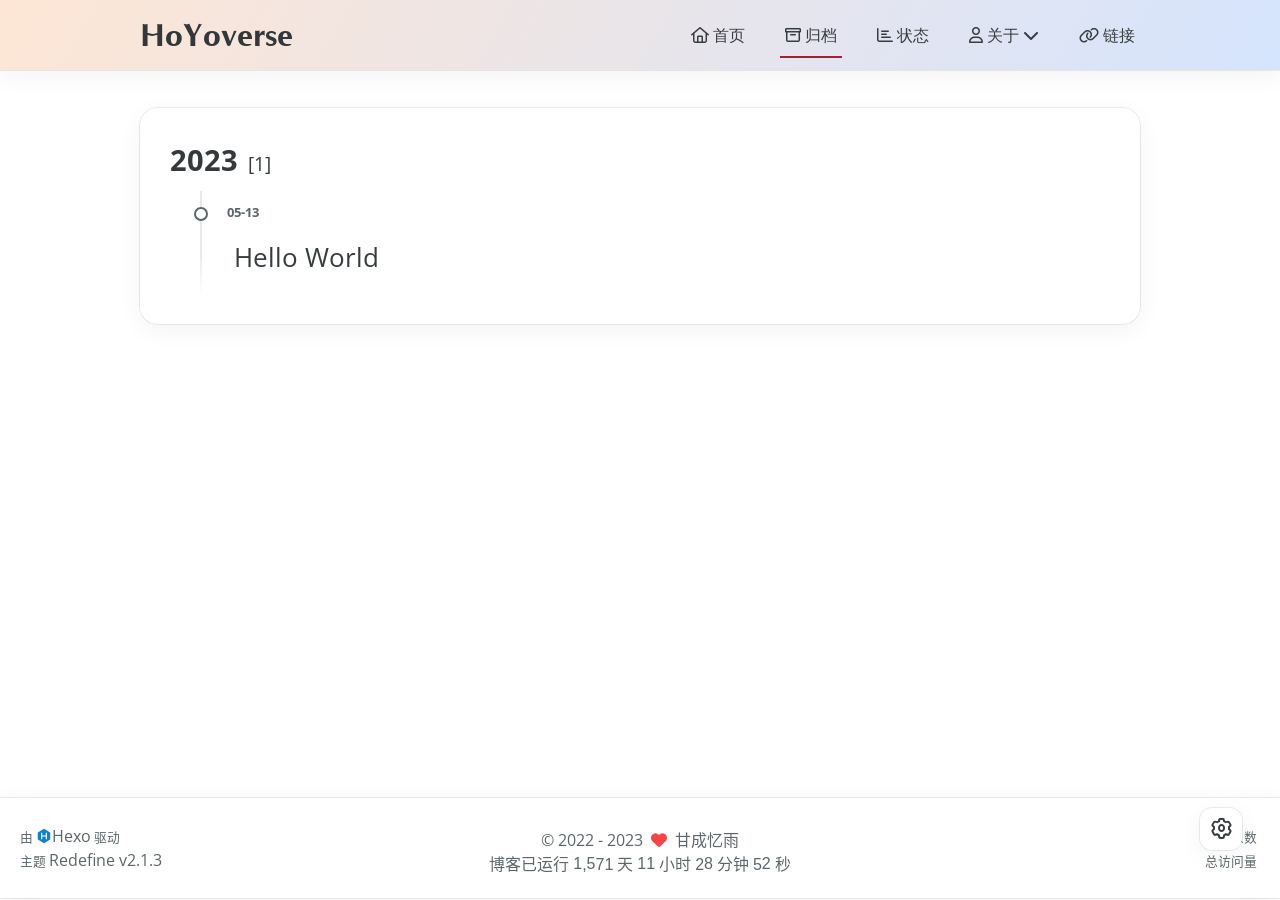
==== commit db0d03e0: "Site updated: 2023-05-14 13:37:27" ====
--- a/archives/index.html
+++ b/archives/index.html
@@ -105,10 +105,6 @@
     
     <div class="navbar-content">
         <div class="left">
-            
-                <a class="logo-image" href="/">
-                    <img src="/source/img/tx.ico">
-                </a>
             
             <a class="logo-title" href="/">
                 
--- a/css/style.css
+++ b/css/style.css
@@ -3979,27 +3979,6 @@
   transform: scale(0.72);
   transform-origin: left;
 }
-.navbar-container .navbar-content .left .logo-image {
-  width: 46px;
-  height: 46px;
-  margin-right: 8px;
-}
-@media (max-width: 780px) {
-  .navbar-container .navbar-content .left .logo-image {
-    width: 41.4px;
-    height: 41.4px;
-  }
-}
-@media (max-width: 500px) {
-  .navbar-container .navbar-content .left .logo-image {
-    width: 36.800000000000004px;
-    height: 36.800000000000004px;
-  }
-}
-.navbar-container .navbar-content .left .logo-image img {
-  border-radius: 6px;
-  width: 100%;
-}
 .navbar-container .navbar-content .left .logo-title {
   font-size: 2rem;
   font-family: "Optima Bold", sans-serif;
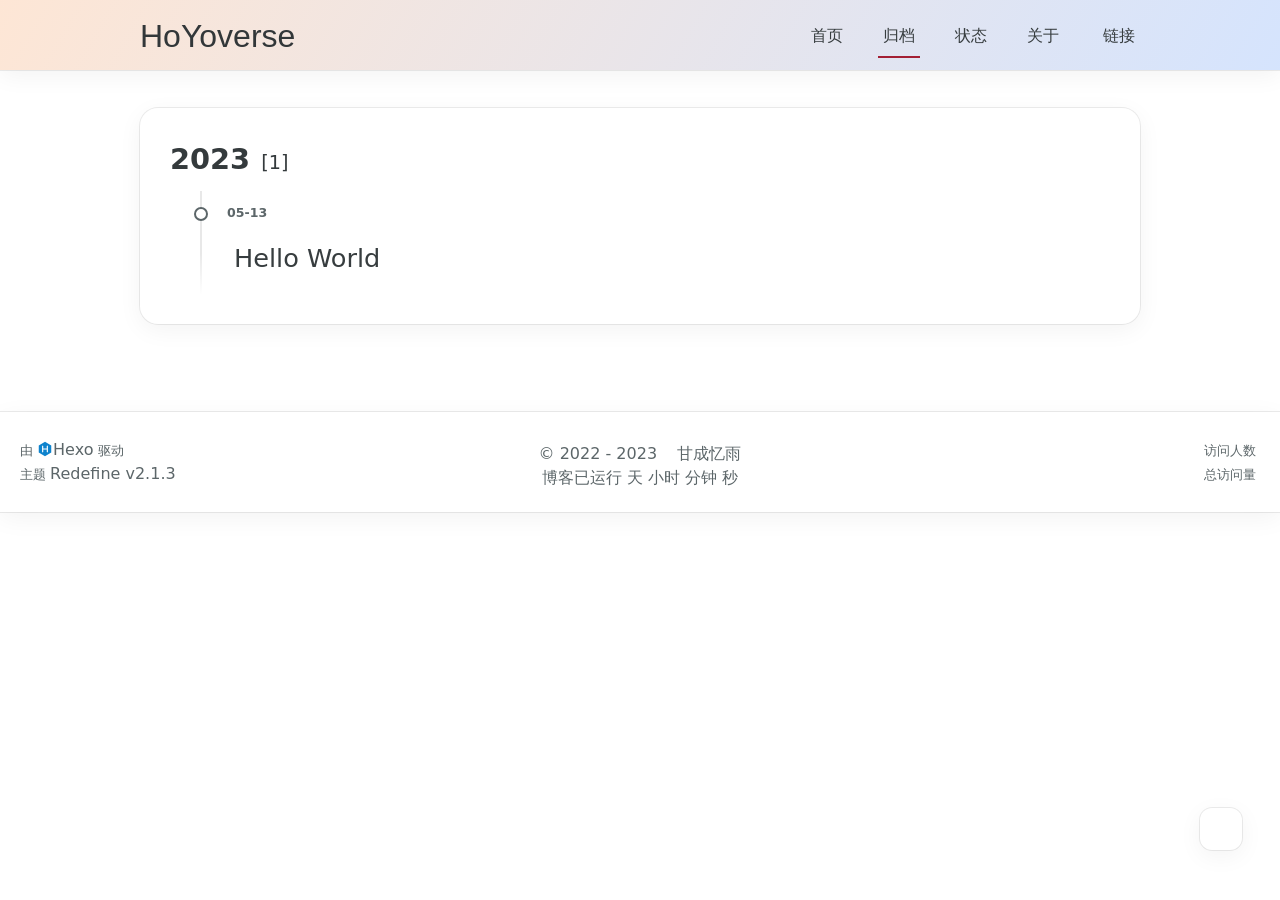
==== commit fefe053d: "Site updated: 2023-05-14 13:42:25" ====
--- a/archives/index.html
+++ b/archives/index.html
@@ -10,6 +10,10 @@
     <link rel="preconnect" href="https://fonts.googleapis.com">
     <link rel="preconnect" href="https://fonts.gstatic.com" crossorigin>
     
+    
+        
+            <link rel="preconnect" href="https://npm.elemecdn.com" crossorigin>
+        
     
     <!--- Seo Part-->
     
@@ -43,9 +47,7 @@
     
 <link rel="stylesheet" href="/css/style.css">
 
-    
-<link rel="stylesheet" href="/assets/fonts.css">
-
+    <link rel="stylesheet" href="//npm.elemecdn.com/hexo-theme-redefine@2.1.3/source/assets/fonts.css">
     <!--- Font Part-->
     
     
@@ -62,18 +64,10 @@
   </script>
     
     <!--- Fontawesome Part-->
-    
-<link rel="stylesheet" href="/fontawesome/fontawesome.min.css">
-
-    
-<link rel="stylesheet" href="/fontawesome/brands.min.css">
-
-    
-<link rel="stylesheet" href="/fontawesome/solid.min.css">
-
-    
-<link rel="stylesheet" href="/fontawesome/regular.min.css">
-
+    <link rel="stylesheet" href="//npm.elemecdn.com/hexo-theme-redefine@2.1.3/source/fontawesome/fontawesome.min.css">
+    <link rel="stylesheet" href="//npm.elemecdn.com/hexo-theme-redefine@2.1.3/source/fontawesome/brands.min.css">
+    <link rel="stylesheet" href="//npm.elemecdn.com/hexo-theme-redefine@2.1.3/source/fontawesome/solid.min.css">
+    <link rel="stylesheet" href="//npm.elemecdn.com/hexo-theme-redefine@2.1.3/source/fontawesome/regular.min.css">
     
     
     
@@ -509,51 +503,27 @@
 
 
 
-
-<script src="/js/utils.js"></script>
-
-<script src="/js/main.js"></script>
-
-<script src="/js/layouts/navbarShrink.js"></script>
-
-<script src="/js/tools/scrollTopBottom.js"></script>
-
-<script src="/js/tools/lightDarkSwitch.js"></script>
-
-
-
-
-
-    
-<script src="/js/tools/codeBlock.js"></script>
-
-
-
-
-    
-<script src="/js/layouts/lazyload.js"></script>
-
-
-
-
-    
-<script src="/js/tools/runtime.js"></script>
-
-    
-<script src="/js/layouts/odometer.min.js"></script>
-
-    
-<link rel="stylesheet" href="/assets/odometer-theme-minimal.css">
-
-
-
-
-  
-<script src="/js/libs/Typed.min.js"></script>
-
-  
-<script src="/js/plugins/typed.js"></script>
-
+<script src="//npm.elemecdn.com/hexo-theme-redefine@2.1.3/source/js/utils.js"></script><script src="//npm.elemecdn.com/hexo-theme-redefine@2.1.3/source/js/main.js"></script><script src="//npm.elemecdn.com/hexo-theme-redefine@2.1.3/source/js/layouts/navbarShrink.js"></script><script src="//npm.elemecdn.com/hexo-theme-redefine@2.1.3/source/js/tools/scrollTopBottom.js"></script><script src="//npm.elemecdn.com/hexo-theme-redefine@2.1.3/source/js/tools/lightDarkSwitch.js"></script>
+
+
+
+
+    <script src="//npm.elemecdn.com/hexo-theme-redefine@2.1.3/source/js/tools/codeBlock.js"></script>
+
+
+
+    <script src="//npm.elemecdn.com/hexo-theme-redefine@2.1.3/source/js/layouts/lazyload.js"></script>
+
+
+
+    <script src="//npm.elemecdn.com/hexo-theme-redefine@2.1.3/source/js/tools/runtime.js"></script>
+    <script src="//npm.elemecdn.com/hexo-theme-redefine@2.1.3/source/js/layouts/odometer.min.js"></script>
+    <link rel="stylesheet" href="//npm.elemecdn.com/hexo-theme-redefine@2.1.3/source/assets/odometer-theme-minimal.css">
+
+
+
+  <script src="//npm.elemecdn.com/hexo-theme-redefine@2.1.3/source/js/libs/Typed.min.js"></script>
+  <script src="//npm.elemecdn.com/hexo-theme-redefine@2.1.3/source/js/plugins/typed.js"></script>
 
 
 
@@ -566,9 +536,7 @@
 </div>
 
 
-    
-<script src="/js/libs/pjax.min.js"></script>
-
+    <script src="//npm.elemecdn.com/hexo-theme-redefine@2.1.3/source/js/libs/pjax.min.js"></script>
 <script>
     window.addEventListener('DOMContentLoaded', () => {
         window.pjax = new Pjax({
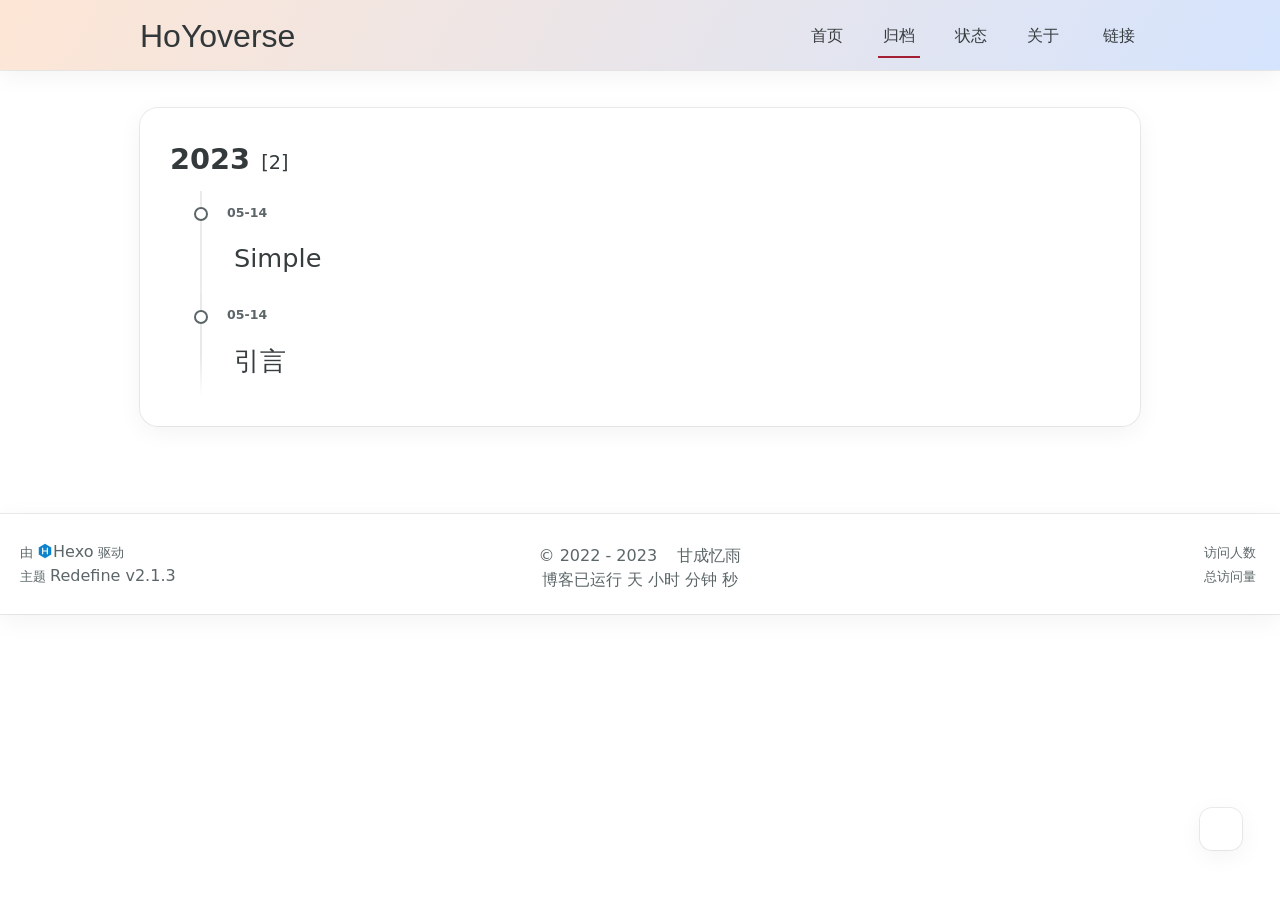
==== commit 48e80b31: "Site updated: 2023-05-14 19:11:15" ====
--- a/archives/index.html
+++ b/archives/index.html
@@ -12,7 +12,7 @@
     
     
         
-            <link rel="preconnect" href="https://npm.elemecdn.com" crossorigin>
+            <link rel="preconnect" href="https://evan.beee.top" crossorigin>
         
     
     <!--- Seo Part-->
@@ -47,7 +47,7 @@
     
 <link rel="stylesheet" href="/css/style.css">
 
-    <link rel="stylesheet" href="//npm.elemecdn.com/hexo-theme-redefine@2.1.3/source/assets/fonts.css">
+    <link rel="stylesheet" href="//evan.beee.top/projects/hexo-theme-redefine/v2.1.3/source/assets/fonts.css">
     <!--- Font Part-->
     
     
@@ -59,15 +59,15 @@
     <script id="hexo-configurations">
     let Global = window.Global || {};
     Global.hexo_config = {"hostname":"example.com","root":"/","language":"zh-CN","path":"search.xml"};
-    Global.theme_config = {"articles":{"style":{"font_size":"16px","line_height":1.5,"image_border_radius":"14px","image_alignment":"center","image_caption":false,"link_icon":true},"word_count":{"enable":true,"count":true,"min2read":true},"author_label":{"enable":true,"auto":false,"list":["Lv.99"]},"code_block":{"copy":true,"style":"mac","font":{"enable":false,"family":null,"url":null}},"toc":{"enable":false,"max_depth":3,"number":false,"expand":true,"init_open":true},"copyright":true,"lazyload":true,"recommendation":{"enable":false,"title":"推荐阅读","limit":3,"placeholder":"/images/wallhaven-wqery6-light.webp","skip_dirs":[]}},"colors":{"primary":"#A31F34","secondary":null},"global":{"fonts":{"chinese":{"enable":false,"family":null,"url":null},"english":{"enable":false,"family":null,"url":null}},"content_max_width":"1000px","sidebar_width":"210px","hover":{"shadow":true,"scale":false},"scroll_progress":{"bar":false,"percentage":true},"busuanzi_counter":{"enable":true,"site_pv":true,"site_uv":true,"post_pv":true},"pjax":true,"open_graph":true,"google_analytics":{"enable":false,"id":null}},"home_banner":{"enable":true,"style":"fixed","image":{"light":"/images/wallhaven-wqery6-light.webp","dark":"/images/wallhaven-wqery6-dark.webp"},"title":"HoYoverse","subtitle":{"text":["甘成忆雨的小站"],"hitokoto":{"enable":false,"api":"https://v1.hitokoto.cn"},"typing_speed":100,"backing_speed":80,"starting_delay":500,"backing_delay":1500,"loop":true,"smart_backspace":true},"text_color":{"light":"#fff","dark":"#d1d1b6"},"text_style":{"title_size":"2.8rem","subtitle_size":"1.5rem","line_height":1.2},"custom_font":{"enable":false,"family":null,"url":null},"social_links":{"enable":true,"links":{"github":null,"instagram":null,"zhihu":null,"twitter":"https://twitter.com/qq1350657030","email":"qq1350657030@outlook.com","bilibili":"https://space.bilibili.com/547498793?spm_id_from=333.1007.0.0"}}},"plugins":{"feed":{"enable":false},"aplayer":{"enable":false,"type":"fixed","audios":[{"name":null,"artist":null,"url":null,"cover":null}]},"mermaid":{"enable":false,"version":"9.3.0"}},"version":"2.1.3","navbar":{"auto_hide":false,"color":{"left":"#f78736","right":"#367df7","transparency":35},"links":{"Home":{"path":"/","icon":"fa-regular fa-house"},"Archives":{"path":"/archives","icon":"fa-regular fa-archive"},"Status":{"path":"https://status.evanluo.top/","icon":"fa-regular fa-chart-bar"},"About":{"icon":"fa-regular fa-user","submenus":{"Me":"/about","Github":"https://github.com/EvanNotFound/hexo-theme-redefine","Blog":"https://ohevan.com","Friends":"/friends"}},"Links":{"icon":"fa-regular fa-link","submenus":null}},"search":{"enable":false,"preload":true},"Link1":"/link1"},"page_templates":{"friends_column":2,"tags_style":"blur"},"home":{"sidebar":{"enable":true,"position":"left","first_item":"menu","announcement":null,"links":null},"article_date_format":"auto","categories":{"enable":true,"limit":3},"tags":{"enable":true,"limit":3}}};
+    Global.theme_config = {"articles":{"style":{"font_size":"16px","line_height":1.5,"image_border_radius":"14px","image_alignment":"center","image_caption":false,"link_icon":true},"word_count":{"enable":true,"count":true,"min2read":true},"author_label":{"enable":true,"auto":false,"list":["Lv.99"]},"code_block":{"copy":true,"style":"mac","font":{"enable":false,"family":null,"url":null}},"toc":{"enable":false,"max_depth":3,"number":false,"expand":true,"init_open":true},"copyright":true,"lazyload":true,"recommendation":{"enable":false,"title":"推荐阅读","limit":3,"placeholder":"/images/wallhaven-wqery6-light.webp","skip_dirs":[]}},"colors":{"primary":"#A31F34","secondary":null},"global":{"fonts":{"chinese":{"enable":false,"family":null,"url":null},"english":{"enable":false,"family":null,"url":null}},"content_max_width":"1000px","sidebar_width":"210px","hover":{"shadow":true,"scale":false},"scroll_progress":{"bar":false,"percentage":true},"busuanzi_counter":{"enable":true,"site_pv":true,"site_uv":true,"post_pv":true},"pjax":true,"open_graph":true,"google_analytics":{"enable":false,"id":null}},"home_banner":{"enable":true,"style":"fixed","image":{"light":"/images/wallhaven-wqery6-light.webp","dark":"/images/wallhaven-wqery6-dark.webp"},"title":"HoYoverse","subtitle":{"text":["甘成忆雨的小站"],"hitokoto":{"enable":false,"api":"https://v1.hitokoto.cn"},"typing_speed":100,"backing_speed":80,"starting_delay":500,"backing_delay":1500,"loop":true,"smart_backspace":true},"text_color":{"light":"#fff","dark":"#d1d1b6"},"text_style":{"title_size":"2.8rem","subtitle_size":"1.5rem","line_height":1.2},"custom_font":{"enable":false,"family":null,"url":null},"social_links":{"enable":true,"links":{"github":null,"instagram":null,"zhihu":null,"twitter":"https://twitter.com/qq1350657030","email":"qq1350657030@outlook.com","youtube":"https://www.youtube.com/@simpleworkspace","bilibili":"https://space.bilibili.com/547498793?spm_id_from=333.1007.0.0"}}},"plugins":{"feed":{"enable":false},"aplayer":{"enable":false,"type":"fixed","audios":[{"name":null,"artist":null,"url":null,"cover":null}]},"mermaid":{"enable":false,"version":"9.3.0"}},"version":"2.1.3","navbar":{"auto_hide":false,"color":{"left":"#f78736","right":"#367df7","transparency":35},"links":{"Home":{"path":"/","icon":"fa-regular fa-house"},"Archives":{"path":"/archives","icon":"fa-regular fa-archive"},"Status":{"path":"https://twitter.com/qq1350657030","icon":"fa-regular fa-chart-bar"},"About":{"icon":"fa-regular fa-user","submenus":{"Me":"/about","BiliBili":"https://space.bilibili.com/547498793?spm_id_from=333.1007.0.0","YouTube":"https://www.youtube.com/@simpleworkspace","Blog":"https://ohevan.com","Friends":"/friends"}},"Links":{"icon":"fa-regular fa-link","submenus":null}},"search":{"enable":false,"preload":true},"Link1":"/link1"},"page_templates":{"friends_column":2,"tags_style":"blur"},"home":{"sidebar":{"enable":true,"position":"left","first_item":"menu","announcement":null,"links":null},"article_date_format":"auto","categories":{"enable":true,"limit":3},"tags":{"enable":true,"limit":3}}};
     Global.language_ago = {"second":"%s 秒前","minute":"%s 分钟前","hour":"%s 小时前","day":"%s 天前","week":"%s 周前","month":"%s 个月前","year":"%s 年前"};
   </script>
     
     <!--- Fontawesome Part-->
-    <link rel="stylesheet" href="//npm.elemecdn.com/hexo-theme-redefine@2.1.3/source/fontawesome/fontawesome.min.css">
-    <link rel="stylesheet" href="//npm.elemecdn.com/hexo-theme-redefine@2.1.3/source/fontawesome/brands.min.css">
-    <link rel="stylesheet" href="//npm.elemecdn.com/hexo-theme-redefine@2.1.3/source/fontawesome/solid.min.css">
-    <link rel="stylesheet" href="//npm.elemecdn.com/hexo-theme-redefine@2.1.3/source/fontawesome/regular.min.css">
+    <link rel="stylesheet" href="//evan.beee.top/projects/hexo-theme-redefine/v2.1.3/source/fontawesome/fontawesome.min.css">
+    <link rel="stylesheet" href="//evan.beee.top/projects/hexo-theme-redefine/v2.1.3/source/fontawesome/brands.min.css">
+    <link rel="stylesheet" href="//evan.beee.top/projects/hexo-theme-redefine/v2.1.3/source/fontawesome/solid.min.css">
+    <link rel="stylesheet" href="//evan.beee.top/projects/hexo-theme-redefine/v2.1.3/source/fontawesome/regular.min.css">
     
     
     
@@ -148,7 +148,7 @@
                             <li class="navbar-item">
                                 <!-- Menu -->
                                 <a class="" 
-                                    target="_blank" rel="noopener" href="https://status.evanluo.top/"  >
+                                    target="_blank" rel="noopener" href="https://twitter.com/qq1350657030"  >
                                     
                                         
                                             <i class="fa-regular fa-chart-bar"></i>
@@ -182,7 +182,12 @@
                                         </li>
                                     
                                         <li>
-                                        <a target="_blank" rel="noopener" href="https://github.com/EvanNotFound/hexo-theme-redefine">GITHUB
+                                        <a target="_blank" rel="noopener" href="https://space.bilibili.com/547498793?spm_id_from=333.1007.0.0">BILIBILI
+                                        </a>
+                                        </li>
+                                    
+                                        <li>
+                                        <a target="_blank" rel="noopener" href="https://www.youtube.com/@simpleworkspace">YOUTUBE
                                         </a>
                                         </li>
                                     
@@ -266,7 +271,7 @@
                 
                     <li class="drawer-navbar-item flex-center">
                         <a class="" 
-                        target="_blank" rel="noopener" href="https://status.evanluo.top/"  >
+                        target="_blank" rel="noopener" href="https://twitter.com/qq1350657030"  >
                              
                                 
                                     <i class="fa-regular fa-chart-bar"></i>
@@ -298,7 +303,11 @@
                             </li>
                         
                             <li class="dropdown-item flex-center">
-                                <a class="dropdown-item" target="_blank" rel="noopener" href="https://github.com/EvanNotFound/hexo-theme-redefine">GITHUB</a>
+                                <a class="dropdown-item" target="_blank" rel="noopener" href="https://space.bilibili.com/547498793?spm_id_from=333.1007.0.0">BILIBILI</a>
+                            </li>
+                        
+                            <li class="dropdown-item flex-center">
+                                <a class="dropdown-item" target="_blank" rel="noopener" href="https://www.youtube.com/@simpleworkspace">YOUTUBE</a>
                             </li>
                         
                             <li class="dropdown-item flex-center">
@@ -352,13 +361,19 @@
         <section class="archive-item">
             <div class="archive-item-header">
                 <span class="archive-year">2023</span>
-                <span class="archive-year-post-count">[1]</span>
+                <span class="archive-year-post-count">[2]</span>
             </div>
             <ul class="article-list">
               
-              <li class="article-item" date-is='05-13'>
-                <a href="/2023/05/13/hello-world/">
-                  <span class="article-title">Hello World</span>
+              <li class="article-item" date-is='05-14'>
+                <a href="/2023/05/14/Simple/">
+                  <span class="article-title">Simple</span>
+                </a>
+              </li>
+              
+              <li class="article-item" date-is='05-14'>
+                <a href="/2023/05/14/%E5%BC%95%E8%A8%80/">
+                  <span class="article-title">引言</span>
                 </a>
               </li>
               
@@ -503,27 +518,27 @@
 
 
 
-<script src="//npm.elemecdn.com/hexo-theme-redefine@2.1.3/source/js/utils.js"></script><script src="//npm.elemecdn.com/hexo-theme-redefine@2.1.3/source/js/main.js"></script><script src="//npm.elemecdn.com/hexo-theme-redefine@2.1.3/source/js/layouts/navbarShrink.js"></script><script src="//npm.elemecdn.com/hexo-theme-redefine@2.1.3/source/js/tools/scrollTopBottom.js"></script><script src="//npm.elemecdn.com/hexo-theme-redefine@2.1.3/source/js/tools/lightDarkSwitch.js"></script>
-
-
-
-
-    <script src="//npm.elemecdn.com/hexo-theme-redefine@2.1.3/source/js/tools/codeBlock.js"></script>
-
-
-
-    <script src="//npm.elemecdn.com/hexo-theme-redefine@2.1.3/source/js/layouts/lazyload.js"></script>
-
-
-
-    <script src="//npm.elemecdn.com/hexo-theme-redefine@2.1.3/source/js/tools/runtime.js"></script>
-    <script src="//npm.elemecdn.com/hexo-theme-redefine@2.1.3/source/js/layouts/odometer.min.js"></script>
-    <link rel="stylesheet" href="//npm.elemecdn.com/hexo-theme-redefine@2.1.3/source/assets/odometer-theme-minimal.css">
-
-
-
-  <script src="//npm.elemecdn.com/hexo-theme-redefine@2.1.3/source/js/libs/Typed.min.js"></script>
-  <script src="//npm.elemecdn.com/hexo-theme-redefine@2.1.3/source/js/plugins/typed.js"></script>
+<script src="//evan.beee.top/projects/hexo-theme-redefine/v2.1.3/source/js/utils.js"></script><script src="//evan.beee.top/projects/hexo-theme-redefine/v2.1.3/source/js/main.js"></script><script src="//evan.beee.top/projects/hexo-theme-redefine/v2.1.3/source/js/layouts/navbarShrink.js"></script><script src="//evan.beee.top/projects/hexo-theme-redefine/v2.1.3/source/js/tools/scrollTopBottom.js"></script><script src="//evan.beee.top/projects/hexo-theme-redefine/v2.1.3/source/js/tools/lightDarkSwitch.js"></script>
+
+
+
+
+    <script src="//evan.beee.top/projects/hexo-theme-redefine/v2.1.3/source/js/tools/codeBlock.js"></script>
+
+
+
+    <script src="//evan.beee.top/projects/hexo-theme-redefine/v2.1.3/source/js/layouts/lazyload.js"></script>
+
+
+
+    <script src="//evan.beee.top/projects/hexo-theme-redefine/v2.1.3/source/js/tools/runtime.js"></script>
+    <script src="//evan.beee.top/projects/hexo-theme-redefine/v2.1.3/source/js/layouts/odometer.min.js"></script>
+    <link rel="stylesheet" href="//evan.beee.top/projects/hexo-theme-redefine/v2.1.3/source/assets/odometer-theme-minimal.css">
+
+
+
+  <script src="//evan.beee.top/projects/hexo-theme-redefine/v2.1.3/source/js/libs/Typed.min.js"></script>
+  <script src="//evan.beee.top/projects/hexo-theme-redefine/v2.1.3/source/js/plugins/typed.js"></script>
 
 
 
@@ -536,7 +551,7 @@
 </div>
 
 
-    <script src="//npm.elemecdn.com/hexo-theme-redefine@2.1.3/source/js/libs/pjax.min.js"></script>
+    <script src="//evan.beee.top/projects/hexo-theme-redefine/v2.1.3/source/js/libs/pjax.min.js"></script>
 <script>
     window.addEventListener('DOMContentLoaded', () => {
         window.pjax = new Pjax({
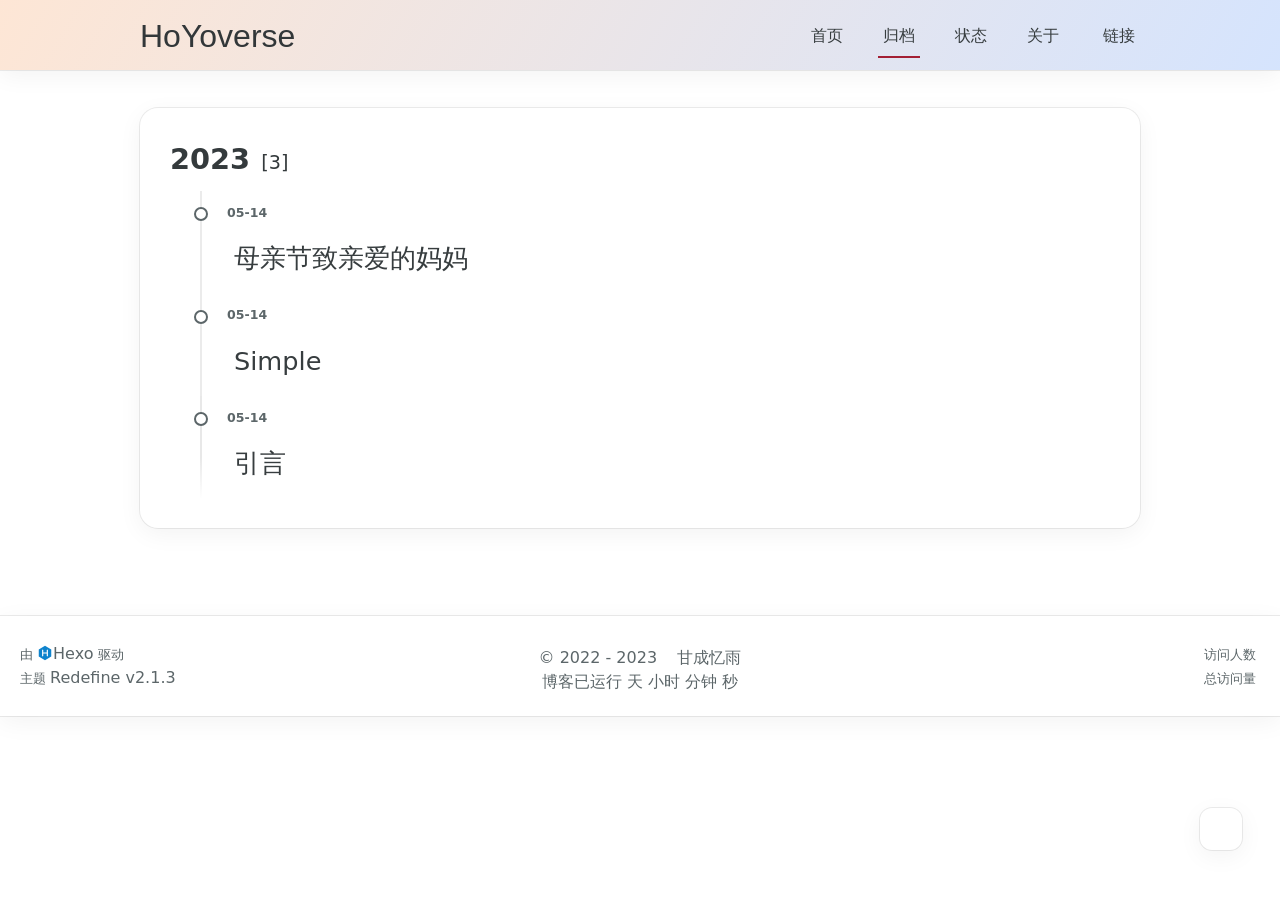
==== commit 5c613054: "Site updated: 2023-05-14 19:54:11" ====
--- a/archives/index.html
+++ b/archives/index.html
@@ -361,9 +361,15 @@
         <section class="archive-item">
             <div class="archive-item-header">
                 <span class="archive-year">2023</span>
-                <span class="archive-year-post-count">[2]</span>
+                <span class="archive-year-post-count">[3]</span>
             </div>
             <ul class="article-list">
+              
+              <li class="article-item" date-is='05-14'>
+                <a href="/2023/05/14/%E6%AF%8D%E4%BA%B2%E8%8A%82%E8%87%B4%E4%BA%B2%E7%88%B1%E7%9A%84%E5%A6%88%E5%A6%88/">
+                  <span class="article-title">母亲节致亲爱的妈妈</span>
+                </a>
+              </li>
               
               <li class="article-item" date-is='05-14'>
                 <a href="/2023/05/14/Simple/">
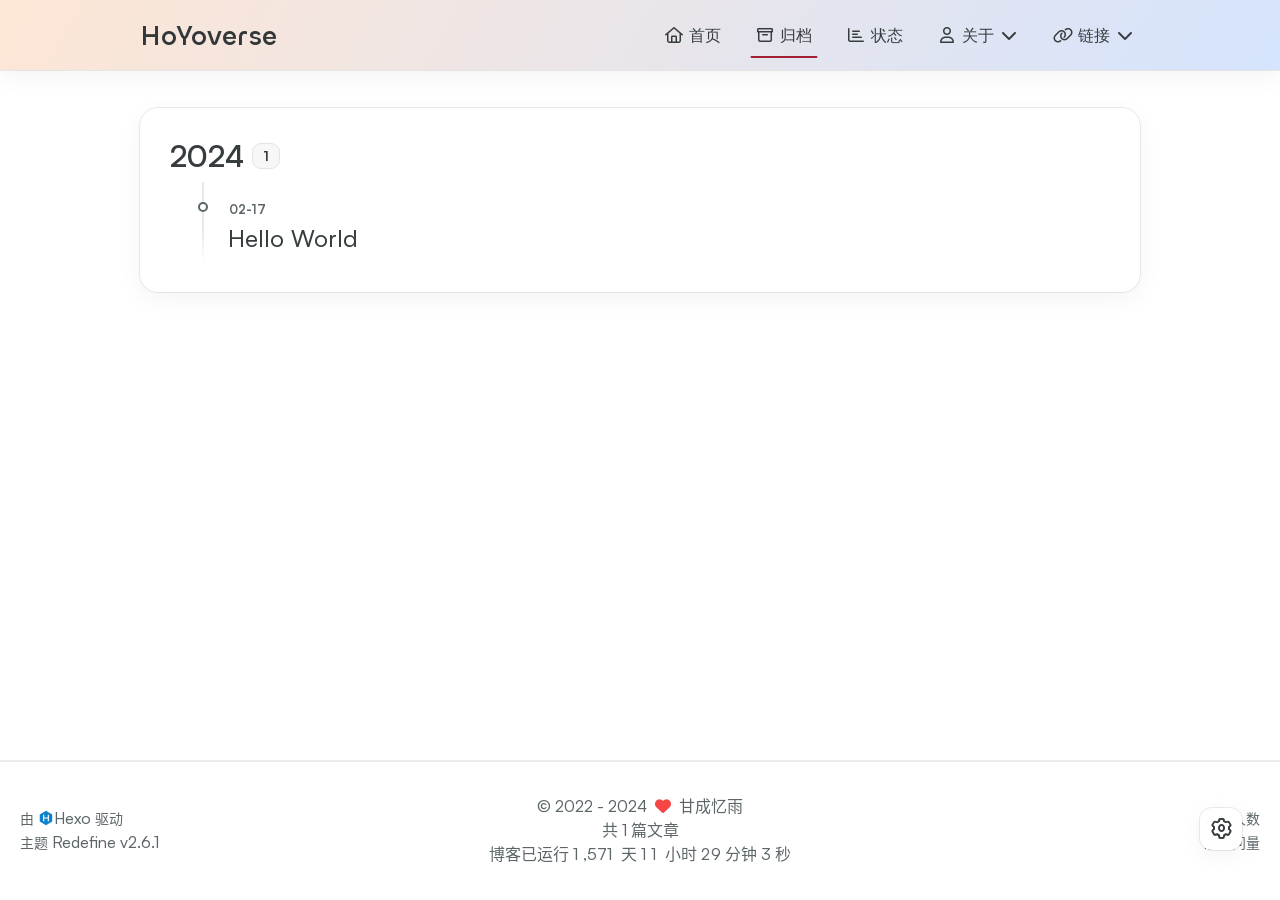
==== commit 53d5c2ad: "Site updated: 2024-02-18 19:14:45" ====
--- a/archives/index.html
+++ b/archives/index.html
@@ -9,11 +9,7 @@
     <!-- preconnect -->
     <link rel="preconnect" href="https://fonts.googleapis.com">
     <link rel="preconnect" href="https://fonts.gstatic.com" crossorigin>
-    
-    
-        
-            <link rel="preconnect" href="https://evan.beee.top" crossorigin>
-        
+
     
     <!--- Seo Part-->
     
@@ -32,10 +28,10 @@
     
     
     <!--- Icon Part-->
-    <link rel="icon" type="image/png" href="/source/img/tx.ico" sizes="192x192">
-    <link rel="apple-touch-icon" sizes="180x180" href="/source/img/tx.ico">
+    <link rel="icon" type="image/png" href="/images/redefine-favicon.svg" sizes="192x192">
+    <link rel="apple-touch-icon" sizes="180x180" href="/images/redefine-favicon.svg">
     <meta name="theme-color" content="#A31F34">
-    <link rel="shortcut icon" href="/source/img/tx.ico">
+    <link rel="shortcut icon" href="/images/redefine-favicon.svg">
     <!--- Page Info-->
     
     <title>
@@ -44,35 +40,213 @@
         
         HoYoverse
     </title>
+
+    
+<link rel="stylesheet" href="/fonts/Chillax/chillax.css">
+
+
+    <!--- Inject Part-->
+    
+
+    
+        <style>
+    :root {
+        --preloader-background-color: #fff;
+        --preloader-text-color: #000;
+    }
+
+    @media (prefers-color-scheme: dark) {
+        :root {
+            --preloader-background-color: #202124;
+            --preloader-text-color: #fff;
+        }
+    }
+
+    @media (prefers-color-scheme: light) {
+        :root {
+            --preloader-background-color: #fff;
+            --preloader-text-color: #000;
+        }
+    }
+
+    @media (max-width: 600px) {
+        .ml13 {
+            font-size: 2.6rem !important; /* Adjust this value as needed */
+        }
+    }
+
+    .preloader {
+        display: flex;
+        flex-direction: column;
+        gap: 1rem; /* Tailwind 'gap-4' is 1rem */
+        align-items: center;
+        justify-content: center;
+        position: fixed;
+        padding: 12px;
+        top: 0;
+        right: 0;
+        bottom: 0;
+        left: 0;
+        width: 100vw;
+        height: 100vh; /* 'h-screen' is 100% of the viewport height */
+        background-color: var(--preloader-background-color);
+        z-index: 1100; /* 'z-[1100]' sets the z-index */
+        transition: opacity 0.2s ease-in-out;
+    }
+
+    .ml13 {
+        font-size: 3.2rem;
+        /* text-transform: uppercase; */
+        color: var(--preloader-text-color);
+        letter-spacing: -1px;
+        font-weight: 500;
+        font-family: 'Chillax-Variable', sans-serif;
+        text-align: center;
+    }
+
+    .ml13 .word {
+        display: inline-flex;
+        flex-wrap: wrap;
+        white-space: nowrap;
+    }
+
+    .ml13 .letter {
+        display: inline-block;
+        line-height: 1em;
+    }
+</style>
+
+<div class="preloader">
+    
+<script src="/js/libs/anime.min.js"></script>
+
+    <h1 class="ml13">
+        HoYoverse
+    </h1>
+    <script>
+        var textWrapper = document.querySelector('.ml13');
+        // Split text into words
+        var words = textWrapper.textContent.trim().split(' ');
+
+        // Clear the existing content
+        textWrapper.innerHTML = '';
+
+        // Wrap each word and its letters in spans
+        words.forEach(function(word) {
+            var wordSpan = document.createElement('span');
+            wordSpan.classList.add('word');
+            wordSpan.innerHTML = word.replace(/\S/g, "<span class='letter'>$&</span>");
+            textWrapper.appendChild(wordSpan);
+            textWrapper.appendChild(document.createTextNode(' ')); // Add space between words
+        });
+
+
+        anime.timeline({loop: true})
+            .add({
+                targets: '.ml13 .letter',
+                translateY: [100,0],
+                translateZ: 0,
+                opacity: [0,1],
+                easing: "easeOutExpo",
+                duration: 1400,
+                delay: (el, i) => 300 + 30 * i
+            }).add({
+            targets: '.ml13 .letter',
+            translateY: [0,-100],
+            opacity: [1,0],
+            easing: "easeInExpo",
+            duration: 1200,
+            delay: (el, i) => 100 + 30 * i
+        });
+
+        let themeStatus = JSON.parse(localStorage.getItem('REDEFINE-THEME-STATUS'))?.isDark;
+
+        // If the theme status is not found in local storage, check the preferred color scheme
+        if (themeStatus === undefined || themeStatus === null) {
+            if (window.matchMedia && window.matchMedia('(prefers-color-scheme: dark)').matches) {
+                themeStatus = 'dark';
+            } else {
+                themeStatus = 'light';
+            }
+        }
+
+        // Now you can use the themeStatus variable in your code
+        if (themeStatus) {
+            document.documentElement.style.setProperty('--preloader-background-color', '#202124');
+            document.documentElement.style.setProperty('--preloader-text-color', '#fff');
+        } else {
+            document.documentElement.style.setProperty('--preloader-background-color', '#fff');
+            document.documentElement.style.setProperty('--preloader-text-color', '#000');
+        }
+
+        window.addEventListener('load', function () {
+            hidePreloaderAfterTimeout(1000); // Hide after 1000 milliseconds once the window has loaded
+        });
+
+        // Backup failsafe: Hide preloader after a maximum of 5000 milliseconds, regardless of the window load event
+        hidePreloaderAfterTimeout(5000);
+
+        function hidePreloaderAfterTimeout(delay) {
+            setTimeout(function () {
+                var preloader = document.querySelector('.preloader');
+                preloader.style.opacity = '0';
+                setTimeout(function () {
+                    preloader.style.display = 'none';
+                }, 200);
+            }, delay);
+        }
+    </script>
+</div>
+    
+
     
 <link rel="stylesheet" href="/css/style.css">
 
-    <link rel="stylesheet" href="//evan.beee.top/projects/hexo-theme-redefine/v2.1.3/source/assets/fonts.css">
+
+    
+        
+<link rel="stylesheet" href="/assets/build/styles.css">
+
+    
+
+    
+<link rel="stylesheet" href="/fonts/fonts.css">
+
+    
+<link rel="stylesheet" href="/fonts/Satoshi/satoshi.css">
+
     <!--- Font Part-->
     
     
     
     
 
-    <!--- Inject Part-->
-    
+
     <script id="hexo-configurations">
-    let Global = window.Global || {};
-    Global.hexo_config = {"hostname":"example.com","root":"/","language":"zh-CN","path":"search.xml"};
-    Global.theme_config = {"articles":{"style":{"font_size":"16px","line_height":1.5,"image_border_radius":"14px","image_alignment":"center","image_caption":false,"link_icon":true},"word_count":{"enable":true,"count":true,"min2read":true},"author_label":{"enable":true,"auto":false,"list":["Lv.99"]},"code_block":{"copy":true,"style":"mac","font":{"enable":false,"family":null,"url":null}},"toc":{"enable":false,"max_depth":3,"number":false,"expand":true,"init_open":true},"copyright":true,"lazyload":true,"recommendation":{"enable":false,"title":"推荐阅读","limit":3,"placeholder":"/images/wallhaven-wqery6-light.webp","skip_dirs":[]}},"colors":{"primary":"#A31F34","secondary":null},"global":{"fonts":{"chinese":{"enable":false,"family":null,"url":null},"english":{"enable":false,"family":null,"url":null}},"content_max_width":"1000px","sidebar_width":"210px","hover":{"shadow":true,"scale":false},"scroll_progress":{"bar":false,"percentage":true},"busuanzi_counter":{"enable":true,"site_pv":true,"site_uv":true,"post_pv":true},"pjax":true,"open_graph":true,"google_analytics":{"enable":false,"id":null}},"home_banner":{"enable":true,"style":"fixed","image":{"light":"/images/wallhaven-wqery6-light.webp","dark":"/images/wallhaven-wqery6-dark.webp"},"title":"HoYoverse","subtitle":{"text":["甘成忆雨的小站"],"hitokoto":{"enable":false,"api":"https://v1.hitokoto.cn"},"typing_speed":100,"backing_speed":80,"starting_delay":500,"backing_delay":1500,"loop":true,"smart_backspace":true},"text_color":{"light":"#fff","dark":"#d1d1b6"},"text_style":{"title_size":"2.8rem","subtitle_size":"1.5rem","line_height":1.2},"custom_font":{"enable":false,"family":null,"url":null},"social_links":{"enable":true,"links":{"github":null,"instagram":null,"zhihu":null,"twitter":"https://twitter.com/qq1350657030","email":"qq1350657030@outlook.com","youtube":"https://www.youtube.com/@simpleworkspace","bilibili":"https://space.bilibili.com/547498793?spm_id_from=333.1007.0.0"}}},"plugins":{"feed":{"enable":false},"aplayer":{"enable":false,"type":"fixed","audios":[{"name":null,"artist":null,"url":null,"cover":null}]},"mermaid":{"enable":false,"version":"9.3.0"}},"version":"2.1.3","navbar":{"auto_hide":false,"color":{"left":"#f78736","right":"#367df7","transparency":35},"links":{"Home":{"path":"/","icon":"fa-regular fa-house"},"Archives":{"path":"/archives","icon":"fa-regular fa-archive"},"Status":{"path":"https://twitter.com/qq1350657030","icon":"fa-regular fa-chart-bar"},"About":{"icon":"fa-regular fa-user","submenus":{"Me":"/about","BiliBili":"https://space.bilibili.com/547498793?spm_id_from=333.1007.0.0","YouTube":"https://www.youtube.com/@simpleworkspace","Blog":"https://ohevan.com","Friends":"/friends"}},"Links":{"icon":"fa-regular fa-link","submenus":null}},"search":{"enable":false,"preload":true},"Link1":"/link1"},"page_templates":{"friends_column":2,"tags_style":"blur"},"home":{"sidebar":{"enable":true,"position":"left","first_item":"menu","announcement":null,"links":null},"article_date_format":"auto","categories":{"enable":true,"limit":3},"tags":{"enable":true,"limit":3}}};
-    Global.language_ago = {"second":"%s 秒前","minute":"%s 分钟前","hour":"%s 小时前","day":"%s 天前","week":"%s 周前","month":"%s 个月前","year":"%s 年前"};
+    window.config = {"hostname":"example.com","root":"/","language":"zh-CN"};
+    window.theme = {"articles":{"style":{"font_size":"16px","line_height":1.5,"image_border_radius":"14px","image_alignment":"center","image_caption":false,"link_icon":true,"title_alignment":"left","headings_top_spacing":{"h1":"5rem","h2":"4rem","h3":"2.8rem","h4":"2.5rem","h5":"2.2rem","h6":"2rem"}},"word_count":{"enable":true,"count":true,"min2read":true},"author_label":{"enable":true,"auto":false,"list":["Lv.99"]},"code_block":{"copy":true,"style":"mac","font":{"enable":false,"family":null,"url":null}},"toc":{"enable":true,"max_depth":3,"number":false,"expand":true,"init_open":true},"copyright":{"enable":true,"default":"cc_by_nc_sa"},"lazyload":true,"recommendation":{"enable":false,"title":"推荐阅读","limit":3,"mobile_limit":2,"placeholder":"/images/wallhaven-wqery6-light.webp","skip_dirs":[]}},"colors":{"primary":"#A31F34","secondary":null,"default_mode":"light"},"global":{"fonts":{"chinese":{"enable":false,"family":null,"url":null},"english":{"enable":false,"family":null,"url":null}},"content_max_width":"1000px","sidebar_width":"210px","hover":{"shadow":true,"scale":false},"scroll_progress":{"bar":false,"percentage":true},"website_counter":{"url":"https://cn.vercount.one/js","enable":true,"site_pv":true,"site_uv":true,"post_pv":true},"single_page":true,"preloader":true,"open_graph":true,"google_analytics":{"enable":false,"id":null}},"home_banner":{"enable":true,"style":"fixed","image":{"light":"/images/wallhaven-wqery6-light.webp","dark":"/images/wallhaven-wqery6-dark.webp"},"title":"HoYoverse","subtitle":{"text":["甘成忆雨的小站"],"hitokoto":{"enable":false,"api":"https://v1.hitokoto.cn"},"typing_speed":100,"backing_speed":80,"starting_delay":500,"backing_delay":1500,"loop":true,"smart_backspace":true},"text_color":{"light":"#fff","dark":"#d1d1b6"},"text_style":{"title_size":"2.8rem","subtitle_size":"1.5rem","line_height":1.2},"custom_font":{"enable":false,"family":null,"url":null},"social_links":{"enable":true,"style":"default","links":{"github":null,"instagram":null,"zhihu":null,"twitter":"https://twitter.com/qq1350657030","email":"qq1350657030@outlook.com","youtube":"https://www.youtube.com/@simpleworkspace"},"qrs":{"weixin":null}}},"plugins":{"feed":{"enable":false},"aplayer":{"enable":false,"type":"fixed","audios":[{"name":null,"artist":null,"url":null,"cover":null}]},"mermaid":{"enable":false,"version":"9.3.0"}},"version":"2.6.1","navbar":{"auto_hide":false,"color":{"left":"#f78736","right":"#367df7","transparency":35},"width":{"home":"1200px","pages":"1000px"},"links":{"Home":{"path":"/","icon":"fa-regular fa-house"},"Archives":{"path":"/archives","icon":"fa-regular fa-archive"},"Status":{"path":"https://status.ohevan.com/","icon":"fa-regular fa-chart-bar"},"About":{"icon":"fa-regular fa-user","submenus":{"Me":"/about","BiliBili":"https://space.bilibili.com/547498793?spm_id_from=333.1007.0.0","Youtube":"https://www.youtube.com/@simpleworkspace","Blog":"https://www.甘成忆雨.top","Friends":"/friends"}},"Links":{"icon":"fa-regular fa-link","submenus":{"Link1":"/link1"}}},"search":{"enable":false,"preload":true}},"page_templates":{"friends_column":2,"tags_style":"blur"},"home":{"sidebar":{"enable":true,"position":"left","first_item":"menu","announcement":null,"show_on_mobile":true,"links":null},"article_date_format":"auto","categories":{"enable":true,"limit":3},"tags":{"enable":true,"limit":3}},"footerStart":"2022/8/17 11:45:14"};
+    window.lang_ago = {"second":"%s 秒前","minute":"%s 分钟前","hour":"%s 小时前","day":"%s 天前","week":"%s 周前","month":"%s 个月前","year":"%s 年前"};
+    window.data = {"masonry":false};
   </script>
     
     <!--- Fontawesome Part-->
-    <link rel="stylesheet" href="//evan.beee.top/projects/hexo-theme-redefine/v2.1.3/source/fontawesome/fontawesome.min.css">
-    <link rel="stylesheet" href="//evan.beee.top/projects/hexo-theme-redefine/v2.1.3/source/fontawesome/brands.min.css">
-    <link rel="stylesheet" href="//evan.beee.top/projects/hexo-theme-redefine/v2.1.3/source/fontawesome/solid.min.css">
-    <link rel="stylesheet" href="//evan.beee.top/projects/hexo-theme-redefine/v2.1.3/source/fontawesome/regular.min.css">
-    
-    
-    
-    
-<meta name="generator" content="Hexo 6.3.0"></head>
+    
+<link rel="stylesheet" href="/fontawesome/fontawesome.min.css">
+
+    
+<link rel="stylesheet" href="/fontawesome/brands.min.css">
+
+    
+<link rel="stylesheet" href="/fontawesome/solid.min.css">
+
+    
+<link rel="stylesheet" href="/fontawesome/regular.min.css">
+
+    
+    
+    
+    
+<meta name="generator" content="Hexo 7.1.1"></head>
 
 
 <body>
@@ -81,23 +255,24 @@
 
     
         <span class="pjax-progress-bar"></span>
-        <span class="pjax-progress-icon">
-            <i class="fa-solid fa-circle-notch fa-spin"></i>
-        </span>
+<!--        <span class="swup-progress-icon">-->
+<!--            <i class="fa-solid fa-circle-notch fa-spin"></i>-->
+<!--        </span>-->
     
 </div>
 
 
-<main class="page-container">
+<main class="page-container" id="swup">
 
     
 
     <div class="main-content-container">
 
+
         <div class="main-content-header">
-            <header class="navbar-container">
-    
-    <div class="navbar-content">
+            <header class="navbar-container px-6 md:px-12">
+
+    <div class="navbar-content ">
         <div class="left">
             
             <a class="logo-title" href="/">
@@ -113,111 +288,131 @@
                 <ul class="navbar-list">
                     
                         
+                            
+
                             <li class="navbar-item">
                                 <!-- Menu -->
-                                <a class="" 
-                                    href="/"  >
-                                    
-                                        
-                                            <i class="fa-regular fa-house"></i>
-                                        
-                                        首页
+                                <a class=""
+                                   href="/"
+                                        >
+                                    <i class="fa-regular fa-house fa-fw"></i>
+                                    首页
                                     
                                 </a>
+
                                 <!-- Submenu -->
                                 
                             </li>
                     
                         
+                            
+
                             <li class="navbar-item">
                                 <!-- Menu -->
-                                <a class="active" 
-                                    href="/archives"  >
-                                    
-                                        
-                                            <i class="fa-regular fa-archive"></i>
-                                        
-                                        归档
+                                <a class="active"
+                                   href="/archives"
+                                        >
+                                    <i class="fa-regular fa-archive fa-fw"></i>
+                                    归档
                                     
                                 </a>
+
                                 <!-- Submenu -->
                                 
                             </li>
                     
                         
+                            
+
                             <li class="navbar-item">
                                 <!-- Menu -->
-                                <a class="" 
-                                    target="_blank" rel="noopener" href="https://twitter.com/qq1350657030"  >
-                                    
-                                        
-                                            <i class="fa-regular fa-chart-bar"></i>
-                                        
-                                        状态
+                                <a class=""
+                                   target="_blank" rel="noopener" href="https://status.ohevan.com/"
+                                        >
+                                    <i class="fa-regular fa-chart-bar fa-fw"></i>
+                                    状态
                                     
                                 </a>
+
                                 <!-- Submenu -->
                                 
                             </li>
                     
                         
+                            
+
                             <li class="navbar-item">
                                 <!-- Menu -->
-                                <a class="has-dropdown" 
-                                    href="#" onClick="return false;">
-                                    
+                                <a class="has-dropdown"
+                                   href="#"
+                                        onClick=&#34;return false;&#34;>
+                                    <i class="fa-regular fa-user fa-fw"></i>
+                                    关于
+                                    <i class="fa-solid fa-chevron-down fa-fw"></i>
+                                </a>
+
+                                <!-- Submenu -->
+                                
+                                    <ul class="sub-menu">
                                         
-                                            <i class="fa-regular fa-user"></i>
+                                            <li>
+                                                <a href="/about">
+                                                    ME
+                                                </a>
+                                            </li>
                                         
-                                        关于&nbsp;<i class="fa-solid fa-chevron-down"></i>
-                                    
-                                </a>
-                                <!-- Submenu -->
-                                
-                                    <ul class="sub-menu">
-                                    
-                                        <li>
-                                        <a href="/about">ME
-                                        </a>
-                                        </li>
-                                    
-                                        <li>
-                                        <a target="_blank" rel="noopener" href="https://space.bilibili.com/547498793?spm_id_from=333.1007.0.0">BILIBILI
-                                        </a>
-                                        </li>
-                                    
-                                        <li>
-                                        <a target="_blank" rel="noopener" href="https://www.youtube.com/@simpleworkspace">YOUTUBE
-                                        </a>
-                                        </li>
-                                    
-                                        <li>
-                                        <a target="_blank" rel="noopener" href="https://ohevan.com">BLOG
-                                        </a>
-                                        </li>
-                                    
-                                        <li>
-                                        <a href="/friends">友情链接
-                                        </a>
-                                        </li>
-                                    
+                                            <li>
+                                                <a target="_blank" rel="noopener" href="https://space.bilibili.com/547498793?spm_id_from=333.1007.0.0">
+                                                    BILIBILI
+                                                </a>
+                                            </li>
+                                        
+                                            <li>
+                                                <a target="_blank" rel="noopener" href="https://www.youtube.com/@simpleworkspace">
+                                                    YOUTUBE
+                                                </a>
+                                            </li>
+                                        
+                                            <li>
+                                                <a target="_blank" rel="noopener" href="https://www.甘成忆雨.top">
+                                                    BLOG
+                                                </a>
+                                            </li>
+                                        
+                                            <li>
+                                                <a href="/friends">
+                                                    友情链接
+                                                </a>
+                                            </li>
+                                        
                                     </ul>
                                 
                             </li>
                     
                         
+                            
+
                             <li class="navbar-item">
                                 <!-- Menu -->
-                                <a class="" 
-                                    href="/"  >
-                                    
+                                <a class="has-dropdown"
+                                   href="#"
+                                        onClick=&#34;return false;&#34;>
+                                    <i class="fa-regular fa-link fa-fw"></i>
+                                    链接
+                                    <i class="fa-solid fa-chevron-down fa-fw"></i>
+                                </a>
+
+                                <!-- Submenu -->
+                                
+                                    <ul class="sub-menu">
                                         
-                                            <i class="fa-regular fa-link"></i>
+                                            <li>
+                                                <a href="/link1">
+                                                    LINK1
+                                                </a>
+                                            </li>
                                         
-                                        链接
-                                    
-                                </a>
-                                <!-- Submenu -->
+                                    </ul>
                                 
                             </li>
                     
@@ -234,215 +429,270 @@
         </div>
     </div>
 
-    <!-- Mobile drawer -->
-    <div class="navbar-drawer">
-        <ul class="drawer-navbar-list">
-            
-                
-                    <li class="drawer-navbar-item flex-center">
-                        <a class="" 
-                        href="/"  >
-                             
-                                
-                                    <i class="fa-regular fa-house"></i>
-                                
+    <!-- Mobile sheet -->
+    <div class="navbar-drawer h-screen w-full absolute top-0 left-0 bg-background-color flex flex-col justify-between">
+        <ul class="drawer-navbar-list flex flex-col px-4 justify-center items-start">
+            
+                
+                    
+
+                    <li class="drawer-navbar-item text-base my-1.5 flex flex-col w-full">
+                        
+                        <a class="py-1.5 px-2 flex flex-row items-center justify-between gap-1 hover:!text-primary active:!text-primary text-2xl font-semibold group border-b border-border-color hover:border-primary w-full "
+                           href="/"
+                        >
+                            <span>
                                 首页
+                            </span>
+                            
+                                <i class="fa-regular fa-house fa-sm fa-fw"></i>
                             
                         </a>
+                        
+
+                        
                     </li>
-                    <!-- Submenu -->
-                    
-            
-                
-                    <li class="drawer-navbar-item flex-center">
-                        <a class="active" 
-                        href="/archives"  >
-                             
-                                
-                                    <i class="fa-regular fa-archive"></i>
-                                
+            
+                
+                    
+
+                    <li class="drawer-navbar-item text-base my-1.5 flex flex-col w-full">
+                        
+                        <a class="py-1.5 px-2 flex flex-row items-center justify-between gap-1 hover:!text-primary active:!text-primary text-2xl font-semibold group border-b border-border-color hover:border-primary w-full active"
+                           href="/archives"
+                        >
+                            <span>
                                 归档
+                            </span>
+                            
+                                <i class="fa-regular fa-archive fa-sm fa-fw"></i>
                             
                         </a>
+                        
+
+                        
                     </li>
-                    <!-- Submenu -->
-                    
-            
-                
-                    <li class="drawer-navbar-item flex-center">
-                        <a class="" 
-                        target="_blank" rel="noopener" href="https://twitter.com/qq1350657030"  >
-                             
-                                
-                                    <i class="fa-regular fa-chart-bar"></i>
-                                
+            
+                
+                    
+
+                    <li class="drawer-navbar-item text-base my-1.5 flex flex-col w-full">
+                        
+                        <a class="py-1.5 px-2 flex flex-row items-center justify-between gap-1 hover:!text-primary active:!text-primary text-2xl font-semibold group border-b border-border-color hover:border-primary w-full "
+                           target="_blank" rel="noopener" href="https://status.ohevan.com/"
+                        >
+                            <span>
                                 状态
+                            </span>
+                            
+                                <i class="fa-regular fa-chart-bar fa-sm fa-fw"></i>
                             
                         </a>
+                        
+
+                        
                     </li>
-                    <!-- Submenu -->
-                    
-            
-                
-                    <li class="drawer-navbar-item flex-center">
-                        <a class="has-dropdown" 
-                        href="#" onClick="return false;">
-                            
-                                
-                                    <i class="fa-regular fa-user"></i>
-                                
-                                关于&nbsp;<i class="fa-solid fa-chevron-down"></i>
-                            
+            
+                
+                    
+
+                    <li class="drawer-navbar-item-sub text-base my-1.5 flex flex-col w-full">
+                        
+                        <div class="py-1.5 px-2 flex flex-row items-center justify-between gap-1 hover:!text-primary active:!text-primary cursor-pointer text-2xl font-semibold group border-b border-border-color hover:border-primary w-full "
+                             navbar-data-toggle="submenu-About"
+                        >
+                            <span>
+                                关于
+                            </span>
+                            
+                                <i class="fa-solid fa-chevron-right fa-sm fa-fw transition-all"></i>
+                            
+                        </div>
+                        
+
+                        
+                            <div class="flex-col items-start px-2 py-2 hidden" data-target="submenu-About">
+                                
+                                    <div class="drawer-navbar-item text-base flex flex-col justify-center items-start hover:underline active:underline hover:underline-offset-1 rounded-3xl">
+                                        <a class=" text-third-text-color text-xl"
+                                           href="/about">ME</a>
+                                    </div>
+                                
+                                    <div class="drawer-navbar-item text-base flex flex-col justify-center items-start hover:underline active:underline hover:underline-offset-1 rounded-3xl">
+                                        <a class=" text-third-text-color text-xl"
+                                           target="_blank" rel="noopener" href="https://space.bilibili.com/547498793?spm_id_from=333.1007.0.0">BILIBILI</a>
+                                    </div>
+                                
+                                    <div class="drawer-navbar-item text-base flex flex-col justify-center items-start hover:underline active:underline hover:underline-offset-1 rounded-3xl">
+                                        <a class=" text-third-text-color text-xl"
+                                           target="_blank" rel="noopener" href="https://www.youtube.com/@simpleworkspace">YOUTUBE</a>
+                                    </div>
+                                
+                                    <div class="drawer-navbar-item text-base flex flex-col justify-center items-start hover:underline active:underline hover:underline-offset-1 rounded-3xl">
+                                        <a class=" text-third-text-color text-xl"
+                                           target="_blank" rel="noopener" href="https://www.甘成忆雨.top">BLOG</a>
+                                    </div>
+                                
+                                    <div class="drawer-navbar-item text-base flex flex-col justify-center items-start hover:underline active:underline hover:underline-offset-1 rounded-3xl">
+                                        <a class=" text-third-text-color text-xl"
+                                           href="/friends">友情链接</a>
+                                    </div>
+                                
+                            </div>
+                        
+                    </li>
+            
+                
+                    
+
+                    <li class="drawer-navbar-item-sub text-base my-1.5 flex flex-col w-full">
+                        
+                        <div class="py-1.5 px-2 flex flex-row items-center justify-between gap-1 hover:!text-primary active:!text-primary cursor-pointer text-2xl font-semibold group border-b border-border-color hover:border-primary w-full "
+                             navbar-data-toggle="submenu-Links"
+                        >
+                            <span>
+                                链接
+                            </span>
+                            
+                                <i class="fa-solid fa-chevron-right fa-sm fa-fw transition-all"></i>
+                            
+                        </div>
+                        
+
+                        
+                            <div class="flex-col items-start px-2 py-2 hidden" data-target="submenu-Links">
+                                
+                                    <div class="drawer-navbar-item text-base flex flex-col justify-center items-start hover:underline active:underline hover:underline-offset-1 rounded-3xl">
+                                        <a class=" text-third-text-color text-xl"
+                                           href="/link1">LINK1</a>
+                                    </div>
+                                
+                            </div>
+                        
+                    </li>
+            
+
+            
+            
+        </ul>
+
+        <div class="statistics flex justify-around my-2.5">
+    <a class="item tag-count-item flex flex-col justify-center items-center w-20" href="/tags">
+        <div class="number text-2xl sm:text-xl text-second-text-color font-semibold">0</div>
+        <div class="label text-third-text-color text-sm">标签</div>
+    </a>
+    <a class="item tag-count-item flex flex-col justify-center items-center w-20" href="/categories">
+        <div class="number text-2xl sm:text-xl text-second-text-color font-semibold">0</div>
+        <div class="label text-third-text-color text-sm">分类</div>
+    </a>
+    <a class="item tag-count-item flex flex-col justify-center items-center w-20" href="/archives">
+        <div class="number text-2xl sm:text-xl text-second-text-color font-semibold">1</div>
+        <div class="label text-third-text-color text-sm">文章</div>
+    </a>
+</div>
+    </div>
+
+    <div class="window-mask"></div>
+
+</header>
+
+
+        </div>
+
+        <div class="main-content-body">
+
+            
+
+            <div class="main-content">
+
+                
+                    <div class="archive-container shadow-none hover:shadow-none sm:shadow-redefine sm:hover:shadow-redefine-hover">
+    
+
+<div class="archive-list-container">
+    
+        <section class="archive-item mb-spacing-unit last:mb-0">
+            <div class="archive-item-header flex flex-row items-center mb-2">
+                <span class="archive-year font-semibold text-3xl mr-2">2024</span>
+                <span class="archive-year-post-count text-xs md:text-sm font-bold rounded-small bg-third-background-color py-[2px] px-[10px] border border-border-color">1</span>
+            </div>
+            <ul class="article-list pl-0 md:pl-8 text-lg leading-[1.5]">
+              
+                
+                    
+                    <li class="article-item space-y-2 px-6 pt-10 pb-2 text-xl relative border-l-2 border-border-color" date-is='02-17'>
+                
+                    
+                        <a href="/2024/02/17/hello-world/" class="block overflow-hidden w-fit">
+                            <span class="article-title mb-0.5 text-2xl">Hello World</span>
                         </a>
-                    </li>
-                    <!-- Submenu -->
-                              
-                        
-                            <li class="dropdown-item flex-center">
-                                <a class="dropdown-item" href="/about">ME</a>
-                            </li>
-                        
-                            <li class="dropdown-item flex-center">
-                                <a class="dropdown-item" target="_blank" rel="noopener" href="https://space.bilibili.com/547498793?spm_id_from=333.1007.0.0">BILIBILI</a>
-                            </li>
-                        
-                            <li class="dropdown-item flex-center">
-                                <a class="dropdown-item" target="_blank" rel="noopener" href="https://www.youtube.com/@simpleworkspace">YOUTUBE</a>
-                            </li>
-                        
-                            <li class="dropdown-item flex-center">
-                                <a class="dropdown-item" target="_blank" rel="noopener" href="https://ohevan.com">BLOG</a>
-                            </li>
-                        
-                            <li class="dropdown-item flex-center">
-                                <a class="dropdown-item" href="/friends">友情链接</a>
-                            </li>
-                        
-                    
-            
-                
-                    <li class="drawer-navbar-item flex-center">
-                        <a class="" 
-                        href="/"  >
-                             
-                                
-                                    <i class="fa-regular fa-link"></i>
-                                
-                                链接
-                            
-                        </a>
-                    </li>
-                    <!-- Submenu -->
-                    
-            
-
-        </ul>
-    </div>
-
-    <div class="window-mask"></div>
-
-</header>
-
-
-        </div>
-
-        <div class="main-content-body">
-
-            
-
-            <div class="main-content">
-
-                
-                    <div class="fade-in-down-animation">
-    <div class="archive-container ">
-        
-<div class="archive-list-container">
-    
-        <section class="archive-item">
-            <div class="archive-item-header">
-                <span class="archive-year">2023</span>
-                <span class="archive-year-post-count">[3]</span>
-            </div>
-            <ul class="article-list">
-              
-              <li class="article-item" date-is='05-14'>
-                <a href="/2023/05/14/%E6%AF%8D%E4%BA%B2%E8%8A%82%E8%87%B4%E4%BA%B2%E7%88%B1%E7%9A%84%E5%A6%88%E5%A6%88/">
-                  <span class="article-title">母亲节致亲爱的妈妈</span>
-                </a>
-              </li>
-              
-              <li class="article-item" date-is='05-14'>
-                <a href="/2023/05/14/Simple/">
-                  <span class="article-title">Simple</span>
-                </a>
-              </li>
-              
-              <li class="article-item" date-is='05-14'>
-                <a href="/2023/05/14/%E5%BC%95%E8%A8%80/">
-                  <span class="article-title">引言</span>
-                </a>
-              </li>
+                    
               
             </ul>
         </section>
     
 </div>
 
-    </div>
 </div>
 
                 
 
             </div>
-            
+
             
 
         </div>
 
         <div class="main-content-footer">
-            <footer class="footer">
-    <div class="info-container">
-        <div class="copyright-info">
+            <footer class="footer mt-5 py-5 h-auto text-base text-third-text-color relative border-t-2 border-t-border-color">
+    <div class="info-container py-3 text-center">
+        
+        <div class="text-center">
             &copy;
             
               <span>2022</span>
               -
             
-            2023&nbsp;&nbsp;<i class="fa-solid fa-heart fa-beat" style="--fa-animation-duration: 0.5s; color: #f54545"></i>&nbsp;&nbsp;<a href="/">甘成忆雨</a>
+            2024&nbsp;&nbsp;<i class="fa-solid fa-heart fa-beat" style="--fa-animation-duration: 0.5s; color: #f54545"></i>&nbsp;&nbsp;<a href="/">甘成忆雨</a>
+            
+                
+                <p class="post-count space-x-0.5">
+                    <span>
+                        共 1 篇文章
+                    </span>
+                    
+                </p>
+            
         </div>
         
-            <script async data-pjax src="//busuanzi.ibruce.info/busuanzi/2.3/busuanzi.pure.mini.js"></script>
-            <div class="website-count info-item">
-                
-                    <span id="busuanzi_container_site_uv" class="busuanzi_container_site_uv">
-                        访问人数&nbsp;<span id="busuanzi_value_site_uv" class="busuanzi_value_site_uv"></span>
+            <script data-swup-reload-script src="https://cn.vercount.one/js"></script>
+            <div class="relative text-center lg:absolute lg:right-[20px] lg:top-1/2 lg:-translate-y-1/2 lg:text-right">
+                
+                    <span id="busuanzi_container_site_uv" class="lg:!block">
+                        <span class="text-sm">访问人数</span>
+                        <span id="busuanzi_value_site_uv"></span>
                     </span>
                 
                 
-                    <span id="busuanzi_container_site_pv" class="busuanzi_container_site_pv">
-                        总访问量&nbsp;<span id="busuanzi_value_site_pv" class="busuanzi_value_site_pv"></span>
+                    <span id="busuanzi_container_site_pv" class="lg:!block">
+                        <span class="text-sm">总访问量</span>
+                        <span id="busuanzi_value_site_pv"></span>
                     </span>
                 
             </div>
         
-        <div class="theme-info info-item">
-            <span class="powered-by-container">由 <?xml version="1.0" encoding="utf-8"?><!DOCTYPE svg PUBLIC "-//W3C//DTD SVG 1.1//EN" "http://www.w3.org/Graphics/SVG/1.1/DTD/svg11.dtd"><svg version="1.1" id="圖層_1" xmlns="http://www.w3.org/2000/svg" xmlns:xlink="http://www.w3.org/1999/xlink" x="0px" y="0px" width="1rem" height="1rem" viewBox="0 0 512 512" enable-background="new 0 0 512 512" xml:space="preserve"><path fill="#0E83CD" d="M256.4,25.8l-200,115.5L56,371.5l199.6,114.7l200-115.5l0.4-230.2L256.4,25.8z M349,354.6l-18.4,10.7l-18.6-11V275H200v79.6l-18.4,10.7l-18.6-11v-197l18.5-10.6l18.5,10.8V237h112v-79.6l18.5-10.6l18.5,10.8V354.6z"/></svg><a target="_blank" href="https://hexo.io">Hexo</a> 驱动</span>
-                <br>
-            <span class="theme-version-container">主题&nbsp;<a class="theme-version" target="_blank" href="https://github.com/EvanNotFound/hexo-theme-redefine">Redefine v2.1.3</a>
+        <div class="relative text-center lg:absolute lg:left-[20px] lg:top-1/2 lg:-translate-y-1/2 lg:text-left">
+            <span class="lg:block text-sm">由 <?xml version="1.0" encoding="utf-8"?><!DOCTYPE svg PUBLIC "-//W3C//DTD SVG 1.1//EN" "http://www.w3.org/Graphics/SVG/1.1/DTD/svg11.dtd"><svg class="relative top-[2px] inline-block align-baseline" version="1.1" id="圖層_1" xmlns="http://www.w3.org/2000/svg" xmlns:xlink="http://www.w3.org/1999/xlink" x="0px" y="0px" width="1rem" height="1rem" viewBox="0 0 512 512" enable-background="new 0 0 512 512" xml:space="preserve"><path fill="#0E83CD" d="M256.4,25.8l-200,115.5L56,371.5l199.6,114.7l200-115.5l0.4-230.2L256.4,25.8z M349,354.6l-18.4,10.7l-18.6-11V275H200v79.6l-18.4,10.7l-18.6-11v-197l18.5-10.6l18.5,10.8V237h112v-79.6l18.5-10.6l18.5,10.8V354.6z"/></svg><a target="_blank" class="text-base" href="https://hexo.io">Hexo</a> 驱动</span>
+            <span class="text-sm lg:block">主题&nbsp;<a class="text-base" target="_blank" href="https://github.com/EvanNotFound/hexo-theme-redefine">Redefine v2.6.1</a></span>
         </div>
         
         
-        
-            <div id="start_div" style="display:none">
-                2022/8/17 11:45:14
-            </div>
             <div>
                 博客已运行 <span class="odometer" id="runtime_days" ></span> 天 <span class="odometer" id="runtime_hours"></span> 小时 <span class="odometer" id="runtime_minutes"></span> 分钟 <span class="odometer" id="runtime_seconds"></span> 秒
             </div>
         
         
-        
-            <script async data-pjax>
+            <script data-swup-reload-script>
                 try {
                     function odometer_init() {
                     const elements = document.querySelectorAll('.odometer');
@@ -470,19 +720,15 @@
     <div class="right-side-tools-container">
         <div class="side-tools-container">
     <ul class="hidden-tools-list">
-        <li class="right-bottom-tools tool-font-adjust-plus flex-center">
+        <li class="right-bottom-tools tool-font-adjust-plus flex justify-center items-center">
             <i class="fa-regular fa-magnifying-glass-plus"></i>
         </li>
 
-        <li class="right-bottom-tools tool-font-adjust-minus flex-center">
+        <li class="right-bottom-tools tool-font-adjust-minus flex justify-center items-center">
             <i class="fa-regular fa-magnifying-glass-minus"></i>
         </li>
 
-        <li class="right-bottom-tools tool-expand-width flex-center">
-            <i class="fa-regular fa-expand"></i>
-        </li>
-
-        <li class="right-bottom-tools tool-dark-light-toggle flex-center">
+        <li class="right-bottom-tools tool-dark-light-toggle flex justify-center items-center">
             <i class="fa-regular fa-moon"></i>
         </li>
 
@@ -491,17 +737,17 @@
 
         
 
-        <li class="right-bottom-tools tool-scroll-to-bottom flex-center">
+        <li class="right-bottom-tools tool-scroll-to-bottom flex justify-center items-center">
             <i class="fa-regular fa-arrow-down"></i>
         </li>
     </ul>
 
     <ul class="visible-tools-list">
-        <li class="right-bottom-tools toggle-tools-list flex-center">
+        <li class="right-bottom-tools toggle-tools-list flex justify-center items-center">
             <i class="fa-regular fa-cog fa-spin"></i>
         </li>
         
-            <li class="right-bottom-tools tool-scroll-to-top flex-center">
+            <li class="right-bottom-tools tool-scroll-to-top flex justify-center items-center">
                 <i class="arrow-up fas fa-arrow-up"></i>
                 <span class="percent"></span>
             </li>
@@ -519,77 +765,115 @@
 
     
 
-
 </main>
 
 
-
-<script src="//evan.beee.top/projects/hexo-theme-redefine/v2.1.3/source/js/utils.js"></script><script src="//evan.beee.top/projects/hexo-theme-redefine/v2.1.3/source/js/main.js"></script><script src="//evan.beee.top/projects/hexo-theme-redefine/v2.1.3/source/js/layouts/navbarShrink.js"></script><script src="//evan.beee.top/projects/hexo-theme-redefine/v2.1.3/source/js/tools/scrollTopBottom.js"></script><script src="//evan.beee.top/projects/hexo-theme-redefine/v2.1.3/source/js/tools/lightDarkSwitch.js"></script>
-
-
-
-
-    <script src="//evan.beee.top/projects/hexo-theme-redefine/v2.1.3/source/js/tools/codeBlock.js"></script>
-
-
-
-    <script src="//evan.beee.top/projects/hexo-theme-redefine/v2.1.3/source/js/layouts/lazyload.js"></script>
-
-
-
-    <script src="//evan.beee.top/projects/hexo-theme-redefine/v2.1.3/source/js/tools/runtime.js"></script>
-    <script src="//evan.beee.top/projects/hexo-theme-redefine/v2.1.3/source/js/layouts/odometer.min.js"></script>
-    <link rel="stylesheet" href="//evan.beee.top/projects/hexo-theme-redefine/v2.1.3/source/assets/odometer-theme-minimal.css">
-
-
-
-  <script src="//evan.beee.top/projects/hexo-theme-redefine/v2.1.3/source/js/libs/Typed.min.js"></script>
-  <script src="//evan.beee.top/projects/hexo-theme-redefine/v2.1.3/source/js/plugins/typed.js"></script>
-
-
-
-
-
-
-
-<div class="post-scripts pjax">
-    
-</div>
-
-
-    <script src="//evan.beee.top/projects/hexo-theme-redefine/v2.1.3/source/js/libs/pjax.min.js"></script>
+    
+<script src="/js/libs/Swup.min.js"></script>
+
+<script src="/js/libs/SwupSlideTheme.min.js"></script>
+
+<script src="/js/libs/SwupScriptsPlugin.min.js"></script>
+
+<script src="/js/libs/SwupProgressPlugin.min.js"></script>
+
+<script src="/js/libs/SwupScrollPlugin.min.js"></script>
+
+<script src="/js/libs/SwupPreloadPlugin.min.js"></script>
+
 <script>
-    window.addEventListener('DOMContentLoaded', () => {
-        window.pjax = new Pjax({
-            selectors: [
-                'head title',
-                '.page-container',
-                '.pjax',
-            ],
-            history: true,
-            debug: false,
-            cacheBust: false,
-            timeout: 0,
-            analytics: false,
-            currentUrlFullReload: false,
-            scrollRestoration: false,
-            // scrollTo: true,
-        });
-
-        document.addEventListener('pjax:send', () => {
-            Global.utils.pjaxProgressBarStart();
-        });
-
-        document.addEventListener('pjax:complete', () => {
-            Global.utils.pjaxProgressBarEnd();
-            window.pjax.executeScripts(document.querySelectorAll('script[data-pjax], .pjax script'));
-            Global.refresh();
-        });
+    const swup = new Swup({
+        plugins: [
+            new SwupScriptsPlugin({
+                optin: true,
+            }),
+            new SwupProgressPlugin(),
+            new SwupScrollPlugin({
+                offset: 80,
+            }),
+            new SwupSlideTheme({
+                mainElement: ".main-content-body",
+            }),
+            new SwupPreloadPlugin(),
+        ],
+        containers: ["#swup"],
     });
 </script>
 
 
 
 
+
+
+
+<script src="/js/tools/imageViewer.js" type="module"></script>
+
+<script src="/js/utils.js" type="module"></script>
+
+<script src="/js/main.js" type="module"></script>
+
+<script src="/js/layouts/navbarShrink.js" type="module"></script>
+
+<script src="/js/tools/scrollTopBottom.js" type="module"></script>
+
+<script src="/js/tools/lightDarkSwitch.js" type="module"></script>
+
+<script src="/js/layouts/categoryList.js" type="module"></script>
+
+
+
+
+
+    
+<script src="/js/tools/codeBlock.js" type="module"></script>
+
+
+
+
+    
+<script src="/js/layouts/lazyload.js" type="module"></script>
+
+
+
+
+    
+<script src="/js/tools/runtime.js"></script>
+
+    
+<script src="/js/libs/odometer.min.js"></script>
+
+    
+<link rel="stylesheet" href="/assets/odometer-theme-minimal.css">
+
+
+
+
+  
+<script src="/js/libs/Typed.min.js"></script>
+
+  
+<script src="/js/plugins/typed.js" type="module"></script>
+
+
+
+
+
+
+
+
+
+<div class="post-scripts" data-swup-reload-script>
+    
+        
+<script src="/js/tools/tocToggle.js" type="module"></script>
+
+<script src="/js/layouts/toc.js" type="module"></script>
+
+<script src="/js/plugins/tabs.js" type="module"></script>
+
+    
+</div>
+
+
 </body>
 </html>
--- a/fonts/Chillax/chillax.css
+++ b/fonts/Chillax/chillax.css
@@ -0,0 +1,35 @@
+/**
+ * @license
+ *
+ * Font Family: Chillax
+ * Designed by: Manushi Parikh
+ * URL: https://www.fontshare.com/fonts/chillax
+ * © 2023 Indian Type Foundry
+ *
+ * Font Style:
+ * Chillax Variable(Variable font)
+ *
+*/
+
+
+/**
+* This is a variable font
+* You can controll variable axes as shown below:
+* font-variation-settings: 'wght' 700.0;
+*
+* available axes:
+
+* 'wght' (range from 200.0 to 700.0)
+
+*/
+
+@font-face {
+  font-family: 'Chillax-Variable';
+  src: url('Chillax-Variable.woff2') format('woff2'),
+       url('Chillax-Variable.woff') format('woff'),
+       url('Chillax-Variable.ttf') format('truetype');
+       font-weight: 200 700;
+       font-display: swap;
+       font-style: normal;
+}
+
--- a/css/style.css
+++ b/css/style.css
@@ -1,3 +1,6 @@
+@tailwind base;
+@tailwind components;
+@tailwind utilities;
 .fade-in-down-animation {
   animation-fill-mode: both;
   animation-duration: 1s;
@@ -13,7 +16,7 @@
   color: var(--second-text-color);
 }
 .title-hover-animation::before {
-  content: "";
+  content: '';
   position: absolute;
   width: 100%;
   height: 2px;
@@ -127,6 +130,7 @@
   --background-color: #fff;
   --background-color-transparent: rgba(255,255,255,0.6);
   --background-color-transparent-15: rgba(255,255,255,0.15);
+  --background-color-transparent-40: rgba(255,255,255,0.4);
   --background-color-transparent-80: rgba(255,255,255,0.8);
   --second-background-color: #fafafa;
   --third-background-color: #f7f7f7;
@@ -160,7 +164,6 @@
   --note-type-title-bg: #fdf3e9;
   --note-black-title-bg: #e9e9e9;
   --note-purple-title-bg: #f9e9fd;
-  --home-banner-img: url("/images/wallhaven-wqery6-light.webp");
   --home-banner-text-color: #fff;
   --home-banner-icons-container-border-color: rgba(255,255,255,0.35);
   --home-banner-icons-container-background-color: rgba(255,255,255,0.3);
@@ -175,6 +178,7 @@
     --background-color: #fff;
     --background-color-transparent: rgba(255,255,255,0.6);
     --background-color-transparent-15: rgba(255,255,255,0.15);
+    --background-color-transparent-40: rgba(255,255,255,0.4);
     --background-color-transparent-80: rgba(255,255,255,0.8);
     --second-background-color: #fafafa;
     --third-background-color: #f7f7f7;
@@ -208,7 +212,6 @@
     --note-type-title-bg: #fdf3e9;
     --note-black-title-bg: #e9e9e9;
     --note-purple-title-bg: #f9e9fd;
-    --home-banner-img: url("/images/wallhaven-wqery6-light.webp");
     --home-banner-text-color: #fff;
     --home-banner-icons-container-border-color: rgba(255,255,255,0.35);
     --home-banner-icons-container-background-color: rgba(255,255,255,0.3);
@@ -224,6 +227,7 @@
     --background-color: #202124;
     --background-color-transparent: rgba(32,33,36,0.4);
     --background-color-transparent-15: rgba(32,33,36,0.15);
+    --background-color-transparent-40: rgba(32,33,36,0.4);
     --background-color-transparent-80: rgba(32,33,36,0.8);
     --second-background-color: #242529;
     --third-background-color: #292b2f;
@@ -257,7 +261,6 @@
     --note-type-title-bg: #4e3a1e;
     --note-black-title-bg: #1e1e1e;
     --note-purple-title-bg: #4e1e4e;
-    --home-banner-img: url("/images/wallhaven-wqery6-dark.webp");
     --home-banner-text-color: #d1d1b6;
     --home-banner-icons-container-border-color: rgba(197,197,197,0.35);
     --home-banner-icons-container-background-color: rgba(197,197,197,0.3);
@@ -272,6 +275,7 @@
   --background-color: #fff;
   --background-color-transparent: rgba(255,255,255,0.6);
   --background-color-transparent-15: rgba(255,255,255,0.15);
+  --background-color-transparent-40: rgba(255,255,255,0.4);
   --background-color-transparent-80: rgba(255,255,255,0.8);
   --second-background-color: #fafafa;
   --third-background-color: #f7f7f7;
@@ -305,7 +309,6 @@
   --note-type-title-bg: #fdf3e9;
   --note-black-title-bg: #e9e9e9;
   --note-purple-title-bg: #f9e9fd;
-  --home-banner-img: url("/images/wallhaven-wqery6-light.webp");
   --home-banner-text-color: #fff;
   --home-banner-icons-container-border-color: rgba(255,255,255,0.35);
   --home-banner-icons-container-background-color: rgba(255,255,255,0.3);
@@ -319,6 +322,7 @@
   --background-color: #202124;
   --background-color-transparent: rgba(32,33,36,0.4);
   --background-color-transparent-15: rgba(32,33,36,0.15);
+  --background-color-transparent-40: rgba(32,33,36,0.4);
   --background-color-transparent-80: rgba(32,33,36,0.8);
   --second-background-color: #242529;
   --third-background-color: #292b2f;
@@ -352,7 +356,6 @@
   --note-type-title-bg: #4e3a1e;
   --note-black-title-bg: #1e1e1e;
   --note-purple-title-bg: #4e1e4e;
-  --home-banner-img: url("/images/wallhaven-wqery6-dark.webp");
   --home-banner-text-color: #d1d1b6;
   --home-banner-icons-container-border-color: rgba(197,197,197,0.35);
   --home-banner-icons-container-background-color: rgba(197,197,197,0.3);
@@ -366,6 +369,7 @@
   --background-color: #fff;
   --background-color-transparent: rgba(255,255,255,0.6);
   --background-color-transparent-15: rgba(255,255,255,0.15);
+  --background-color-transparent-40: rgba(255,255,255,0.4);
   --background-color-transparent-80: rgba(255,255,255,0.8);
   --second-background-color: #fafafa;
   --third-background-color: #f7f7f7;
@@ -399,7 +403,6 @@
   --note-type-title-bg: #fdf3e9;
   --note-black-title-bg: #e9e9e9;
   --note-purple-title-bg: #f9e9fd;
-  --home-banner-img: url("/images/wallhaven-wqery6-light.webp");
   --home-banner-text-color: #fff;
   --home-banner-icons-container-border-color: rgba(255,255,255,0.35);
   --home-banner-icons-container-background-color: rgba(255,255,255,0.3);
@@ -414,6 +417,7 @@
     --background-color: #fff;
     --background-color-transparent: rgba(255,255,255,0.6);
     --background-color-transparent-15: rgba(255,255,255,0.15);
+    --background-color-transparent-40: rgba(255,255,255,0.4);
     --background-color-transparent-80: rgba(255,255,255,0.8);
     --second-background-color: #fafafa;
     --third-background-color: #f7f7f7;
@@ -447,7 +451,6 @@
     --note-type-title-bg: #fdf3e9;
     --note-black-title-bg: #e9e9e9;
     --note-purple-title-bg: #f9e9fd;
-    --home-banner-img: url("/images/wallhaven-wqery6-light.webp");
     --home-banner-text-color: #fff;
     --home-banner-icons-container-border-color: rgba(255,255,255,0.35);
     --home-banner-icons-container-background-color: rgba(255,255,255,0.3);
@@ -463,6 +466,7 @@
     --background-color: #202124;
     --background-color-transparent: rgba(32,33,36,0.4);
     --background-color-transparent-15: rgba(32,33,36,0.15);
+    --background-color-transparent-40: rgba(32,33,36,0.4);
     --background-color-transparent-80: rgba(32,33,36,0.8);
     --second-background-color: #242529;
     --third-background-color: #292b2f;
@@ -496,7 +500,6 @@
     --note-type-title-bg: #4e3a1e;
     --note-black-title-bg: #1e1e1e;
     --note-purple-title-bg: #4e1e4e;
-    --home-banner-img: url("/images/wallhaven-wqery6-dark.webp");
     --home-banner-text-color: #d1d1b6;
     --home-banner-icons-container-border-color: rgba(197,197,197,0.35);
     --home-banner-icons-container-background-color: rgba(197,197,197,0.3);
@@ -511,6 +514,7 @@
   --background-color: #fff;
   --background-color-transparent: rgba(255,255,255,0.6);
   --background-color-transparent-15: rgba(255,255,255,0.15);
+  --background-color-transparent-40: rgba(255,255,255,0.4);
   --background-color-transparent-80: rgba(255,255,255,0.8);
   --second-background-color: #fafafa;
   --third-background-color: #f7f7f7;
@@ -544,7 +548,6 @@
   --note-type-title-bg: #fdf3e9;
   --note-black-title-bg: #e9e9e9;
   --note-purple-title-bg: #f9e9fd;
-  --home-banner-img: url("/images/wallhaven-wqery6-light.webp");
   --home-banner-text-color: #fff;
   --home-banner-icons-container-border-color: rgba(255,255,255,0.35);
   --home-banner-icons-container-background-color: rgba(255,255,255,0.3);
@@ -558,6 +561,7 @@
   --background-color: #202124;
   --background-color-transparent: rgba(32,33,36,0.4);
   --background-color-transparent-15: rgba(32,33,36,0.15);
+  --background-color-transparent-40: rgba(32,33,36,0.4);
   --background-color-transparent-80: rgba(32,33,36,0.8);
   --second-background-color: #242529;
   --third-background-color: #292b2f;
@@ -591,7 +595,6 @@
   --note-type-title-bg: #4e3a1e;
   --note-black-title-bg: #1e1e1e;
   --note-purple-title-bg: #4e1e4e;
-  --home-banner-img: url("/images/wallhaven-wqery6-dark.webp");
   --home-banner-text-color: #d1d1b6;
   --home-banner-icons-container-border-color: rgba(197,197,197,0.35);
   --home-banner-icons-container-background-color: rgba(197,197,197,0.3);
@@ -616,7 +619,7 @@
   color: var(--second-text-color);
 }
 .title-hover-animation::before {
-  content: "";
+  content: '';
   position: absolute;
   width: 100%;
   height: 2px;
@@ -763,8 +766,8 @@
   padding: 0;
   color: var(--default-text-color);
   background: var(--background-color);
-  font-family: Open Sans, Noto Sans, Noto Sans SC, -apple-system, system-ui, Segoe UI, Roboto, Ubuntu, Cantarell, Noto Sans, sans-serif, BlinkMacSystemFont, Helvetica Neue, PingFang SC, Hiragino Sans GB, Microsoft YaHei, Arial;
-  font-weight: 400;
+  font-family: Satoshi-Variable, Noto Sans SC, -apple-system, system-ui, Segoe UI, Roboto, Ubuntu, Cantarell, Noto Sans, sans-serif, BlinkMacSystemFont, Helvetica Neue, PingFang SC, Hiragino Sans GB, Microsoft YaHei, Arial;
+  font-weight: 450;
   font-size: 16px;
   line-height: 1.5;
 }
@@ -773,14 +776,14 @@
   width: 14px;
   height: 8px;
 }
-@media (max-width: 780px) {
+@media (max-width: 768px) {
   html,
   body {
     font-size: 15.36px;
     line-height: 1.44;
   }
 }
-@media (max-width: 500px) {
+@media (max-width: 640px) {
   html,
   body {
     font-size: 14.4px;
@@ -859,12 +862,12 @@
   transition-duration: 0.2s, 0.2s, 0.2s, 0.2s, 0.2s;
   transition-timing-function: ease, ease, ease, ease, linear;
 }
-@media (max-width: 780px) {
+@media (max-width: 768px) {
   .btn {
     margin-bottom: 0.8rem;
   }
 }
-@media (max-width: 500px) {
+@media (max-width: 640px) {
   .btn {
     margin-bottom: 0.6rem;
   }
@@ -872,16 +875,16 @@
 .btn:hover {
   box-shadow: var(--redefine-box-shadow-hover);
 }
-@media (max-width: 780px) {
+@media (max-width: 768px) {
   .btn {
-    padding: 0;
-    border-radius: 14.4px;
-  }
-}
-@media (max-width: 500px) {
+    padding: -4;
+    border-radius: 18px;
+  }
+}
+@media (max-width: 640px) {
   .btn {
-    padding: 0;
-    border-radius: 10.799999999999999px;
+    padding: -8;
+    border-radius: 18px;
   }
 }
 .btn:hover {
@@ -899,16 +902,11 @@
   transition: transform 0.1s ease;
   background-color: var(--third-background-color) !important;
 }
-.flex-center {
-  display: flex;
-  justify-content: center;
-  align-items: center;
-}
 .clear {
   clear: both;
 }
 .markdown-body {
-  font-family: 'Open Sans', 'Noto Sans', sans-serif, 'Noto Sans SC', sans-serif, sans-serif;
+  font-family: 'Satoshi-Variable', sans-serif, 'Noto Sans SC', sans-serif, sans-serif;
   font-size: 16px;
 }
 .markdown-body blockquote {
@@ -929,6 +927,7 @@
 .markdown-body p {
   line-height: 1.5;
   color: var(--default-text-color);
+  font-weight: 400;
   margin-bottom: 1rem;
   margin-top: 0;
 }
@@ -969,7 +968,7 @@
 }
 .markdown-body ul > li,
 .markdown-body ol > li {
-  margin-left: 16px;
+  margin-left: 20px;
   line-height: 2rem;
 }
 .markdown-body ul {
@@ -989,6 +988,12 @@
 }
 .markdown-body ol li {
   list-style: decimal;
+}
+.markdown-body ol li ul li {
+  list-style: disc;
+}
+.markdown-body ol li ul ul li {
+  list-style: circle;
 }
 .markdown-body ol li ol li {
   list-style: upper-alpha;
@@ -1011,12 +1016,12 @@
 .markdown-body .h4,
 .markdown-body .h5,
 .markdown-body .h6 {
-  font-family: 'Open Sans', 'Noto Sans', sans-serif, 'Noto Sans SC', sans-serif, sans-serif;
+  font-family: 'Satoshi-Variable', sans-serif, 'Noto Sans SC', sans-serif, sans-serif;
   color: var(--second-text-color);
   line-height: 1.5;
   margin-bottom: 1rem !important;
 }
-@media (max-width: 780px) {
+@media (max-width: 768px) {
   .markdown-body h1,
   .markdown-body h2,
   .markdown-body h3,
@@ -1035,11 +1040,11 @@
 .markdown-body h1,
 .markdown-body .h1 {
   font-size: 3.2rem;
-  font-weight: 600;
+  font-weight: 700;
   border-bottom: solid 2px var(--fourth-text-color);
   margin-top: 5rem;
 }
-@media (max-width: 780px) {
+@media (max-width: 768px) {
   .markdown-body h1,
   .markdown-body .h1 {
     font-size: 1.7rem;
@@ -1048,12 +1053,12 @@
 .markdown-body h2,
 .markdown-body .h2 {
   font-size: 2.5rem;
-  font-weight: 600;
+  font-weight: 700;
   padding: 3px 0;
   border-bottom: solid 2px var(--fourth-text-color);
   margin-top: 4rem;
 }
-@media (max-width: 780px) {
+@media (max-width: 768px) {
   .markdown-body h2,
   .markdown-body .h2 {
     font-size: 1.6rem;
@@ -1062,10 +1067,10 @@
 .markdown-body h3,
 .markdown-body .h3 {
   font-size: 1.8rem;
-  font-weight: 550;
+  font-weight: 600;
   margin-top: 2.8rem;
 }
-@media (max-width: 780px) {
+@media (max-width: 768px) {
   .markdown-body h3,
   .markdown-body .h3 {
     font-size: 1.5rem;
@@ -1074,10 +1079,10 @@
 .markdown-body h4,
 .markdown-body .h4 {
   font-size: 1.5rem;
-  font-weight: 550;
+  font-weight: 600;
   margin-top: 2.5rem;
 }
-@media (max-width: 780px) {
+@media (max-width: 768px) {
   .markdown-body h4,
   .markdown-body .h4 {
     font-size: 1.4rem;
@@ -1086,10 +1091,10 @@
 .markdown-body h5,
 .markdown-body .h5 {
   font-size: 1.28rem;
-  font-weight: 550;
+  font-weight: 600;
   margin-top: 2.2rem;
 }
-@media (max-width: 780px) {
+@media (max-width: 768px) {
   .markdown-body h5,
   .markdown-body .h5 {
     font-size: 1.18rem;
@@ -1098,11 +1103,11 @@
 .markdown-body h6,
 .markdown-body .h6 {
   font-size: 1.2rem;
-  font-weight: 550;
+  font-weight: 600;
   line-height: 1.5;
   margin-top: 2rem;
 }
-@media (max-width: 780px) {
+@media (max-width: 768px) {
   .markdown-body h6,
   .markdown-body .h6 {
     font-size: 1.1rem;
@@ -1161,10 +1166,22 @@
 .markdown-body > table tr:nth-child(2n) {
   background-color: var(--second-background-color);
 }
+.markdown-body mjx-container {
+  display: inline-block;
+  vertical-align: baseline;
+}
+.markdown-body mjx-container svg {
+  display: inline;
+}
+.markdown-body mjx-container[display="true"] {
+  display: flex !important;
+  justify-content: center;
+}
 :root {
   --background-color: #fff;
   --background-color-transparent: rgba(255,255,255,0.6);
   --background-color-transparent-15: rgba(255,255,255,0.15);
+  --background-color-transparent-40: rgba(255,255,255,0.4);
   --background-color-transparent-80: rgba(255,255,255,0.8);
   --second-background-color: #fafafa;
   --third-background-color: #f7f7f7;
@@ -1198,7 +1215,6 @@
   --note-type-title-bg: #fdf3e9;
   --note-black-title-bg: #e9e9e9;
   --note-purple-title-bg: #f9e9fd;
-  --home-banner-img: url("/images/wallhaven-wqery6-light.webp");
   --home-banner-text-color: #fff;
   --home-banner-icons-container-border-color: rgba(255,255,255,0.35);
   --home-banner-icons-container-background-color: rgba(255,255,255,0.3);
@@ -1213,6 +1229,7 @@
     --background-color: #fff;
     --background-color-transparent: rgba(255,255,255,0.6);
     --background-color-transparent-15: rgba(255,255,255,0.15);
+    --background-color-transparent-40: rgba(255,255,255,0.4);
     --background-color-transparent-80: rgba(255,255,255,0.8);
     --second-background-color: #fafafa;
     --third-background-color: #f7f7f7;
@@ -1246,7 +1263,6 @@
     --note-type-title-bg: #fdf3e9;
     --note-black-title-bg: #e9e9e9;
     --note-purple-title-bg: #f9e9fd;
-    --home-banner-img: url("/images/wallhaven-wqery6-light.webp");
     --home-banner-text-color: #fff;
     --home-banner-icons-container-border-color: rgba(255,255,255,0.35);
     --home-banner-icons-container-background-color: rgba(255,255,255,0.3);
@@ -1262,6 +1278,7 @@
     --background-color: #202124;
     --background-color-transparent: rgba(32,33,36,0.4);
     --background-color-transparent-15: rgba(32,33,36,0.15);
+    --background-color-transparent-40: rgba(32,33,36,0.4);
     --background-color-transparent-80: rgba(32,33,36,0.8);
     --second-background-color: #242529;
     --third-background-color: #292b2f;
@@ -1295,7 +1312,6 @@
     --note-type-title-bg: #4e3a1e;
     --note-black-title-bg: #1e1e1e;
     --note-purple-title-bg: #4e1e4e;
-    --home-banner-img: url("/images/wallhaven-wqery6-dark.webp");
     --home-banner-text-color: #d1d1b6;
     --home-banner-icons-container-border-color: rgba(197,197,197,0.35);
     --home-banner-icons-container-background-color: rgba(197,197,197,0.3);
@@ -1310,6 +1326,7 @@
   --background-color: #fff;
   --background-color-transparent: rgba(255,255,255,0.6);
   --background-color-transparent-15: rgba(255,255,255,0.15);
+  --background-color-transparent-40: rgba(255,255,255,0.4);
   --background-color-transparent-80: rgba(255,255,255,0.8);
   --second-background-color: #fafafa;
   --third-background-color: #f7f7f7;
@@ -1343,7 +1360,6 @@
   --note-type-title-bg: #fdf3e9;
   --note-black-title-bg: #e9e9e9;
   --note-purple-title-bg: #f9e9fd;
-  --home-banner-img: url("/images/wallhaven-wqery6-light.webp");
   --home-banner-text-color: #fff;
   --home-banner-icons-container-border-color: rgba(255,255,255,0.35);
   --home-banner-icons-container-background-color: rgba(255,255,255,0.3);
@@ -1357,6 +1373,7 @@
   --background-color: #202124;
   --background-color-transparent: rgba(32,33,36,0.4);
   --background-color-transparent-15: rgba(32,33,36,0.15);
+  --background-color-transparent-40: rgba(32,33,36,0.4);
   --background-color-transparent-80: rgba(32,33,36,0.8);
   --second-background-color: #242529;
   --third-background-color: #292b2f;
@@ -1390,7 +1407,6 @@
   --note-type-title-bg: #4e3a1e;
   --note-black-title-bg: #1e1e1e;
   --note-purple-title-bg: #4e1e4e;
-  --home-banner-img: url("/images/wallhaven-wqery6-dark.webp");
   --home-banner-text-color: #d1d1b6;
   --home-banner-icons-container-border-color: rgba(197,197,197,0.35);
   --home-banner-icons-container-background-color: rgba(197,197,197,0.3);
@@ -1419,8 +1435,8 @@
   --highlight-attr: #22863a;
   --highlight-section: $highlight-section;
   --highlight-bullet: #6f42c1;
-  --highlight-addition: #144212;
-  --highlight-deletion: #600;
+  --highlight-addition: #abe338;
+  --highlight-deletion: #ffa07a;
 }
 @media (prefers-color-scheme: light) {
   :root {
@@ -1442,8 +1458,8 @@
     --highlight-attr: #22863a;
     --highlight-section: $highlight-section;
     --highlight-bullet: #6f42c1;
-    --highlight-addition: #144212;
-    --highlight-deletion: #600;
+    --highlight-addition: #abe338;
+    --highlight-deletion: #ffa07a;
   }
 }
 @media (prefers-color-scheme: dark) {
@@ -1489,8 +1505,8 @@
   --highlight-attr: #22863a;
   --highlight-section: $highlight-section;
   --highlight-bullet: #6f42c1;
-  --highlight-addition: #144212;
-  --highlight-deletion: #600;
+  --highlight-addition: #abe338;
+  --highlight-deletion: #ffa07a;
 }
 .dark-mode {
   --code-foreground: #bfbfc7;
@@ -1527,7 +1543,7 @@
 }
 pre,
 code {
-  font-family: "Ubuntu Mono", Courier, monospace;
+  font-family: 'Ubuntu Mono', Courier, monospace;
 }
 pre.mermaid {
   background-color: var(--background-color);
@@ -1836,6 +1852,7 @@
   --background-color: #fff;
   --background-color-transparent: rgba(255,255,255,0.6);
   --background-color-transparent-15: rgba(255,255,255,0.15);
+  --background-color-transparent-40: rgba(255,255,255,0.4);
   --background-color-transparent-80: rgba(255,255,255,0.8);
   --second-background-color: #fafafa;
   --third-background-color: #f7f7f7;
@@ -1869,7 +1886,6 @@
   --note-type-title-bg: #fdf3e9;
   --note-black-title-bg: #e9e9e9;
   --note-purple-title-bg: #f9e9fd;
-  --home-banner-img: url("/images/wallhaven-wqery6-light.webp");
   --home-banner-text-color: #fff;
   --home-banner-icons-container-border-color: rgba(255,255,255,0.35);
   --home-banner-icons-container-background-color: rgba(255,255,255,0.3);
@@ -1884,6 +1900,7 @@
     --background-color: #fff;
     --background-color-transparent: rgba(255,255,255,0.6);
     --background-color-transparent-15: rgba(255,255,255,0.15);
+    --background-color-transparent-40: rgba(255,255,255,0.4);
     --background-color-transparent-80: rgba(255,255,255,0.8);
     --second-background-color: #fafafa;
     --third-background-color: #f7f7f7;
@@ -1917,7 +1934,6 @@
     --note-type-title-bg: #fdf3e9;
     --note-black-title-bg: #e9e9e9;
     --note-purple-title-bg: #f9e9fd;
-    --home-banner-img: url("/images/wallhaven-wqery6-light.webp");
     --home-banner-text-color: #fff;
     --home-banner-icons-container-border-color: rgba(255,255,255,0.35);
     --home-banner-icons-container-background-color: rgba(255,255,255,0.3);
@@ -1933,6 +1949,7 @@
     --background-color: #202124;
     --background-color-transparent: rgba(32,33,36,0.4);
     --background-color-transparent-15: rgba(32,33,36,0.15);
+    --background-color-transparent-40: rgba(32,33,36,0.4);
     --background-color-transparent-80: rgba(32,33,36,0.8);
     --second-background-color: #242529;
     --third-background-color: #292b2f;
@@ -1966,7 +1983,6 @@
     --note-type-title-bg: #4e3a1e;
     --note-black-title-bg: #1e1e1e;
     --note-purple-title-bg: #4e1e4e;
-    --home-banner-img: url("/images/wallhaven-wqery6-dark.webp");
     --home-banner-text-color: #d1d1b6;
     --home-banner-icons-container-border-color: rgba(197,197,197,0.35);
     --home-banner-icons-container-background-color: rgba(197,197,197,0.3);
@@ -1981,6 +1997,7 @@
   --background-color: #fff;
   --background-color-transparent: rgba(255,255,255,0.6);
   --background-color-transparent-15: rgba(255,255,255,0.15);
+  --background-color-transparent-40: rgba(255,255,255,0.4);
   --background-color-transparent-80: rgba(255,255,255,0.8);
   --second-background-color: #fafafa;
   --third-background-color: #f7f7f7;
@@ -2014,7 +2031,6 @@
   --note-type-title-bg: #fdf3e9;
   --note-black-title-bg: #e9e9e9;
   --note-purple-title-bg: #f9e9fd;
-  --home-banner-img: url("/images/wallhaven-wqery6-light.webp");
   --home-banner-text-color: #fff;
   --home-banner-icons-container-border-color: rgba(255,255,255,0.35);
   --home-banner-icons-container-background-color: rgba(255,255,255,0.3);
@@ -2028,6 +2044,7 @@
   --background-color: #202124;
   --background-color-transparent: rgba(32,33,36,0.4);
   --background-color-transparent-15: rgba(32,33,36,0.15);
+  --background-color-transparent-40: rgba(32,33,36,0.4);
   --background-color-transparent-80: rgba(32,33,36,0.8);
   --second-background-color: #242529;
   --third-background-color: #292b2f;
@@ -2061,7 +2078,6 @@
   --note-type-title-bg: #4e3a1e;
   --note-black-title-bg: #1e1e1e;
   --note-purple-title-bg: #4e1e4e;
-  --home-banner-img: url("/images/wallhaven-wqery6-dark.webp");
   --home-banner-text-color: #d1d1b6;
   --home-banner-icons-container-border-color: rgba(197,197,197,0.35);
   --home-banner-icons-container-background-color: rgba(197,197,197,0.3);
@@ -2090,8 +2106,8 @@
   --highlight-attr: #22863a;
   --highlight-section: $highlight-section;
   --highlight-bullet: #6f42c1;
-  --highlight-addition: #144212;
-  --highlight-deletion: #600;
+  --highlight-addition: #abe338;
+  --highlight-deletion: #ffa07a;
 }
 @media (prefers-color-scheme: light) {
   :root {
@@ -2113,8 +2129,8 @@
     --highlight-attr: #22863a;
     --highlight-section: $highlight-section;
     --highlight-bullet: #6f42c1;
-    --highlight-addition: #144212;
-    --highlight-deletion: #600;
+    --highlight-addition: #abe338;
+    --highlight-deletion: #ffa07a;
   }
 }
 @media (prefers-color-scheme: dark) {
@@ -2160,8 +2176,8 @@
   --highlight-attr: #22863a;
   --highlight-section: $highlight-section;
   --highlight-bullet: #6f42c1;
-  --highlight-addition: #144212;
-  --highlight-deletion: #600;
+  --highlight-addition: #abe338;
+  --highlight-deletion: #ffa07a;
 }
 .dark-mode {
   --code-foreground: #bfbfc7;
@@ -2189,6 +2205,7 @@
   --background-color: #fff;
   --background-color-transparent: rgba(255,255,255,0.6);
   --background-color-transparent-15: rgba(255,255,255,0.15);
+  --background-color-transparent-40: rgba(255,255,255,0.4);
   --background-color-transparent-80: rgba(255,255,255,0.8);
   --second-background-color: #fafafa;
   --third-background-color: #f7f7f7;
@@ -2222,7 +2239,6 @@
   --note-type-title-bg: #fdf3e9;
   --note-black-title-bg: #e9e9e9;
   --note-purple-title-bg: #f9e9fd;
-  --home-banner-img: url("/images/wallhaven-wqery6-light.webp");
   --home-banner-text-color: #fff;
   --home-banner-icons-container-border-color: rgba(255,255,255,0.35);
   --home-banner-icons-container-background-color: rgba(255,255,255,0.3);
@@ -2237,6 +2253,7 @@
     --background-color: #fff;
     --background-color-transparent: rgba(255,255,255,0.6);
     --background-color-transparent-15: rgba(255,255,255,0.15);
+    --background-color-transparent-40: rgba(255,255,255,0.4);
     --background-color-transparent-80: rgba(255,255,255,0.8);
     --second-background-color: #fafafa;
     --third-background-color: #f7f7f7;
@@ -2270,7 +2287,6 @@
     --note-type-title-bg: #fdf3e9;
     --note-black-title-bg: #e9e9e9;
     --note-purple-title-bg: #f9e9fd;
-    --home-banner-img: url("/images/wallhaven-wqery6-light.webp");
     --home-banner-text-color: #fff;
     --home-banner-icons-container-border-color: rgba(255,255,255,0.35);
     --home-banner-icons-container-background-color: rgba(255,255,255,0.3);
@@ -2286,6 +2302,7 @@
     --background-color: #202124;
     --background-color-transparent: rgba(32,33,36,0.4);
     --background-color-transparent-15: rgba(32,33,36,0.15);
+    --background-color-transparent-40: rgba(32,33,36,0.4);
     --background-color-transparent-80: rgba(32,33,36,0.8);
     --second-background-color: #242529;
     --third-background-color: #292b2f;
@@ -2319,7 +2336,6 @@
     --note-type-title-bg: #4e3a1e;
     --note-black-title-bg: #1e1e1e;
     --note-purple-title-bg: #4e1e4e;
-    --home-banner-img: url("/images/wallhaven-wqery6-dark.webp");
     --home-banner-text-color: #d1d1b6;
     --home-banner-icons-container-border-color: rgba(197,197,197,0.35);
     --home-banner-icons-container-background-color: rgba(197,197,197,0.3);
@@ -2334,6 +2350,7 @@
   --background-color: #fff;
   --background-color-transparent: rgba(255,255,255,0.6);
   --background-color-transparent-15: rgba(255,255,255,0.15);
+  --background-color-transparent-40: rgba(255,255,255,0.4);
   --background-color-transparent-80: rgba(255,255,255,0.8);
   --second-background-color: #fafafa;
   --third-background-color: #f7f7f7;
@@ -2367,7 +2384,6 @@
   --note-type-title-bg: #fdf3e9;
   --note-black-title-bg: #e9e9e9;
   --note-purple-title-bg: #f9e9fd;
-  --home-banner-img: url("/images/wallhaven-wqery6-light.webp");
   --home-banner-text-color: #fff;
   --home-banner-icons-container-border-color: rgba(255,255,255,0.35);
   --home-banner-icons-container-background-color: rgba(255,255,255,0.3);
@@ -2381,6 +2397,7 @@
   --background-color: #202124;
   --background-color-transparent: rgba(32,33,36,0.4);
   --background-color-transparent-15: rgba(32,33,36,0.15);
+  --background-color-transparent-40: rgba(32,33,36,0.4);
   --background-color-transparent-80: rgba(32,33,36,0.8);
   --second-background-color: #242529;
   --third-background-color: #292b2f;
@@ -2414,7 +2431,6 @@
   --note-type-title-bg: #4e3a1e;
   --note-black-title-bg: #1e1e1e;
   --note-purple-title-bg: #4e1e4e;
-  --home-banner-img: url("/images/wallhaven-wqery6-dark.webp");
   --home-banner-text-color: #d1d1b6;
   --home-banner-icons-container-border-color: rgba(197,197,197,0.35);
   --home-banner-icons-container-background-color: rgba(197,197,197,0.3);
@@ -2431,7 +2447,7 @@
   height: auto;
   background: var(--background-color);
 }
-@media (max-width: 780px) {
+@media (max-width: 768px) {
   .page-container {
     padding-right: 0 !important;
   }
@@ -2439,26 +2455,28 @@
 .page-container .main-content-container {
   padding-top: 70px;
   position: relative;
+  transition: padding 0.2s ease;
 }
 .navbar-shrink .page-container .main-content-container {
   padding-top: 50.4px;
-}
-@media (max-width: 780px) {
+  transition: padding 0.2s ease;
+}
+@media (max-width: 768px) {
   .navbar-shrink .page-container .main-content-container {
     padding-top: 45.36px;
   }
 }
-@media (max-width: 500px) {
+@media (max-width: 640px) {
   .navbar-shrink .page-container .main-content-container {
     padding-top: 40.32px;
   }
 }
-@media (max-width: 780px) {
+@media (max-width: 768px) {
   .page-container .main-content-container {
     padding-top: 63px;
   }
 }
-@media (max-width: 500px) {
+@media (max-width: 640px) {
   .page-container .main-content-container {
     padding-top: 56px;
   }
@@ -2482,23 +2500,23 @@
 .navbar-shrink .page-container .main-content-container .main-content-header {
   height: 50.4px;
 }
-@media (max-width: 780px) {
+@media (max-width: 768px) {
   .navbar-shrink .page-container .main-content-container .main-content-header {
     height: 45.36px;
   }
 }
-@media (max-width: 500px) {
+@media (max-width: 640px) {
   .navbar-shrink .page-container .main-content-container .main-content-header {
     height: 40.32px;
   }
 }
-@media (max-width: 780px) {
+@media (max-width: 768px) {
   .page-container .main-content-container .main-content-header {
     height: 63px;
     padding-left: 0 !important;
   }
 }
-@media (max-width: 500px) {
+@media (max-width: 640px) {
   .page-container .main-content-container .main-content-header {
     height: 56px;
   }
@@ -2510,12 +2528,12 @@
   justify-content: center;
   padding: 38px 0;
 }
-@media (max-width: 780px) {
+@media (max-width: 768px) {
   .page-container .main-content-container .main-content-body {
     padding: 30.400000000000002px 0;
   }
 }
-@media (max-width: 500px) {
+@media (max-width: 640px) {
   .page-container .main-content-container .main-content-body {
     border: none !important;
     padding-top: 0;
@@ -2532,12 +2550,12 @@
   transition-duration: 0.2s, 0.2s, 0.2s, 0.2s, 0.2s, 0.2s;
   transition-timing-function: ease, ease, ease, ease, ease, ease;
 }
-@media (max-width: 780px) {
+@media (max-width: 768px) {
   .page-container .main-content-container .main-content-body .main-content {
     width: 86%;
   }
 }
-@media (max-width: 500px) {
+@media (max-width: 640px) {
   .page-container .main-content-container .main-content-body .main-content {
     width: 90%;
   }
@@ -2560,17 +2578,17 @@
 .navbar-shrink .page-container .post-tools {
   top: 88.4px;
 }
-@media (max-width: 780px) {
+@media (max-width: 768px) {
   .navbar-shrink .page-container .post-tools {
     top: 83.36px;
   }
 }
-@media (max-width: 500px) {
+@media (max-width: 640px) {
   .navbar-shrink .page-container .post-tools {
     top: 78.32px;
   }
 }
-@media (max-width: 780px) {
+@media (max-width: 768px) {
   .page-container .post-tools {
     top: 101px;
     right: 10px;
@@ -2578,7 +2596,7 @@
     transform-origin: right top;
   }
 }
-@media (max-width: 500px) {
+@media (max-width: 640px) {
   .page-container .post-tools {
     display: none;
     top: 94px;
@@ -2598,15 +2616,24 @@
   pointer-events: none;
   transition: opacity 0.2s ease;
 }
-@media (max-width: 500px) {
+@media (max-width: 640px) {
   .page-container .right-side-tools-container {
     right: 12px;
   }
+}
+.transition-fade {
+  transition: 0.4s;
+  opacity: 1;
+}
+html.is-animating .transition-fade {
+  opacity: 0;
+  transition: 0.4s;
 }
 :root {
   --background-color: #fff;
   --background-color-transparent: rgba(255,255,255,0.6);
   --background-color-transparent-15: rgba(255,255,255,0.15);
+  --background-color-transparent-40: rgba(255,255,255,0.4);
   --background-color-transparent-80: rgba(255,255,255,0.8);
   --second-background-color: #fafafa;
   --third-background-color: #f7f7f7;
@@ -2640,7 +2667,6 @@
   --note-type-title-bg: #fdf3e9;
   --note-black-title-bg: #e9e9e9;
   --note-purple-title-bg: #f9e9fd;
-  --home-banner-img: url("/images/wallhaven-wqery6-light.webp");
   --home-banner-text-color: #fff;
   --home-banner-icons-container-border-color: rgba(255,255,255,0.35);
   --home-banner-icons-container-background-color: rgba(255,255,255,0.3);
@@ -2655,6 +2681,7 @@
     --background-color: #fff;
     --background-color-transparent: rgba(255,255,255,0.6);
     --background-color-transparent-15: rgba(255,255,255,0.15);
+    --background-color-transparent-40: rgba(255,255,255,0.4);
     --background-color-transparent-80: rgba(255,255,255,0.8);
     --second-background-color: #fafafa;
     --third-background-color: #f7f7f7;
@@ -2688,7 +2715,6 @@
     --note-type-title-bg: #fdf3e9;
     --note-black-title-bg: #e9e9e9;
     --note-purple-title-bg: #f9e9fd;
-    --home-banner-img: url("/images/wallhaven-wqery6-light.webp");
     --home-banner-text-color: #fff;
     --home-banner-icons-container-border-color: rgba(255,255,255,0.35);
     --home-banner-icons-container-background-color: rgba(255,255,255,0.3);
@@ -2704,6 +2730,7 @@
     --background-color: #202124;
     --background-color-transparent: rgba(32,33,36,0.4);
     --background-color-transparent-15: rgba(32,33,36,0.15);
+    --background-color-transparent-40: rgba(32,33,36,0.4);
     --background-color-transparent-80: rgba(32,33,36,0.8);
     --second-background-color: #242529;
     --third-background-color: #292b2f;
@@ -2737,7 +2764,6 @@
     --note-type-title-bg: #4e3a1e;
     --note-black-title-bg: #1e1e1e;
     --note-purple-title-bg: #4e1e4e;
-    --home-banner-img: url("/images/wallhaven-wqery6-dark.webp");
     --home-banner-text-color: #d1d1b6;
     --home-banner-icons-container-border-color: rgba(197,197,197,0.35);
     --home-banner-icons-container-background-color: rgba(197,197,197,0.3);
@@ -2752,6 +2778,7 @@
   --background-color: #fff;
   --background-color-transparent: rgba(255,255,255,0.6);
   --background-color-transparent-15: rgba(255,255,255,0.15);
+  --background-color-transparent-40: rgba(255,255,255,0.4);
   --background-color-transparent-80: rgba(255,255,255,0.8);
   --second-background-color: #fafafa;
   --third-background-color: #f7f7f7;
@@ -2785,7 +2812,6 @@
   --note-type-title-bg: #fdf3e9;
   --note-black-title-bg: #e9e9e9;
   --note-purple-title-bg: #f9e9fd;
-  --home-banner-img: url("/images/wallhaven-wqery6-light.webp");
   --home-banner-text-color: #fff;
   --home-banner-icons-container-border-color: rgba(255,255,255,0.35);
   --home-banner-icons-container-background-color: rgba(255,255,255,0.3);
@@ -2799,6 +2825,7 @@
   --background-color: #202124;
   --background-color-transparent: rgba(32,33,36,0.4);
   --background-color-transparent-15: rgba(32,33,36,0.15);
+  --background-color-transparent-40: rgba(32,33,36,0.4);
   --background-color-transparent-80: rgba(32,33,36,0.8);
   --second-background-color: #242529;
   --third-background-color: #292b2f;
@@ -2832,7 +2859,6 @@
   --note-type-title-bg: #4e3a1e;
   --note-black-title-bg: #1e1e1e;
   --note-purple-title-bg: #4e1e4e;
-  --home-banner-img: url("/images/wallhaven-wqery6-dark.webp");
   --home-banner-text-color: #d1d1b6;
   --home-banner-icons-container-border-color: rgba(197,197,197,0.35);
   --home-banner-icons-container-background-color: rgba(197,197,197,0.3);
@@ -2877,12 +2903,12 @@
   transition-duration: 0.2s, 0.2s, 0.2s, 0.2s, 0.3s;
   transition-timing-function: ease, ease, ease, ease, ease;
 }
-@media (max-width: 780px) {
+@media (max-width: 768px) {
   .search-pop-overlay .search-popup {
     width: 80%;
   }
 }
-@media (max-width: 500px) {
+@media (max-width: 640px) {
   .search-pop-overlay .search-popup {
     width: 90%;
   }
@@ -2992,7 +3018,7 @@
   width: 100%;
   font-size: 0.92rem;
   box-sizing: border-box;
-  font-family: 'Open Sans', 'Noto Sans', sans-serif, 'Noto Sans SC', sans-serif, "Noto Sans", "Noto Sans SC", sans-serif;
+  font-family: 'Satoshi-Variable', sans-serif, 'Noto Sans SC', sans-serif, 'Noto Sans', 'Noto Sans SC', sans-serif;
 }
 .post-toc-wrap .post-toc .toc-title {
   font-size: 0.8rem;
@@ -3034,7 +3060,7 @@
   transition: all 0.3s ease;
 }
 .post-toc-wrap .post-toc .nav-item a > span:first-child::before {
-  content: " ";
+  content: ' ';
   width: 10px;
   height: 1.7rem;
   margin: auto 0;
@@ -3076,7 +3102,7 @@
   transition: all 0.3s ease;
 }
 .post-toc-wrap .post-toc .nav .active-current > span:first-child::before {
-  content: " ";
+  content: ' ';
   width: 10px;
   height: 1.7rem;
   margin: auto 0;
@@ -3189,8 +3215,8 @@
 }
 @media (max-width: 479px) {
   .comments-container .gt-container .gt-avatar {
-    width: 2em;
-    height: 2em;
+    width: 2em /* styles */;
+    height: 2em /* styles */;
   }
 }
 .comments-container .gt-container .gt-avatar img {
@@ -3287,7 +3313,7 @@
 }
 .comments-container .gt-meta:before,
 .comments-container .gt-meta:after {
-  content: " ";
+  content: ' ';
   display: table;
 }
 .comments-container .gt-meta:after {
@@ -3406,7 +3432,7 @@
 }
 .comments-container .gt-header-controls:before,
 .comments-container .gt-header-controls:after {
-  content: " ";
+  content: ' ';
   display: table;
 }
 .comments-container .gt-header-controls:after {
@@ -3461,7 +3487,7 @@
   background: #000;
   opacity: 0.6;
   transition: opacity 0.3s, bottom 0s;
-  z-index: 9999;
+  z-index: 9999 /* functions & mixins */;
 }
 .comments-container.gt-input-focused .gt-header-comment {
   z-index: 10000;
@@ -3613,32 +3639,6 @@
     transform: rotate(360deg);
   }
 }
-.comments-container {
-  display: inline-block;
-  margin-top: 38px;
-  width: 100%;
-}
-.comments-container #comment-anchor {
-  width: 100%;
-  height: 10px;
-}
-.comments-container .comment-area-title {
-  width: 100%;
-  margin: 10px 0;
-  font-size: 1.38rem;
-  color: var(--default-text-color);
-  font-family: "Noto Sans", "Noto Sans SC", sans-serif;
-  font-weight: bold;
-}
-.comments-container .comment-area-title i {
-  color: var(--default-text-color);
-}
-@media (max-width: 780px) {
-  .comments-container .comment-area-title {
-    margin: 5px 0;
-    font-size: 1.2rem;
-  }
-}
 .progress-bar-container {
   position: fixed;
   top: 0;
@@ -3646,51 +3646,20 @@
   width: 100%;
   z-index: 1009;
 }
-.progress-bar-container .pjax-progress-bar {
-  position: absolute;
-  top: 0;
-  left: 0;
+html.is-animating .scroll-progress-bar {
+  opacity: 0;
+  transition: opacity 0.1s ease-out;
+}
+.swup-progress-bar {
+  background: #12c2e9;
   height: 2px;
-  width: 0;
-  background: var(--pjax-progress-bar-color);
-  visibility: hidden;
-  opacity: 0;
-  z-index: 1008;
-  transition-property: color, background, box-shadow, border-color, width;
-  transition-delay: 0s, 0s, 0s, 0s, 0s;
-  transition-duration: 0.2s, 0.2s, 0.2s, 0.2s, 0.1s;
-  transition-timing-function: ease, ease, ease, ease, linear;
-}
-.progress-bar-container .pjax-progress-bar.show {
-  opacity: 1;
-  visibility: visible;
-}
-.progress-bar-container .pjax-progress-icon {
-  position: absolute;
-  top: 0;
-  right: 0;
-  z-index: 1008;
-  display: flex;
-  align-items: center;
-  justify-content: center;
-  padding: 7px 6px 0 0;
-  visibility: hidden;
-  font-size: 1.1rem;
-  color: var(--default-text-color);
-}
-@media (max-width: 780px) {
-  .progress-bar-container .pjax-progress-icon {
-    padding: 6px 5px 0 0;
-    font-size: 1rem;
-  }
-}
-.progress-bar-container .pjax-progress-icon.show {
-  visibility: visible;
+  background: linear-gradient(to right, #12c2e9, #c471ed, #f64f59);
 }
 :root {
   --background-color: #fff;
   --background-color-transparent: rgba(255,255,255,0.6);
   --background-color-transparent-15: rgba(255,255,255,0.15);
+  --background-color-transparent-40: rgba(255,255,255,0.4);
   --background-color-transparent-80: rgba(255,255,255,0.8);
   --second-background-color: #fafafa;
   --third-background-color: #f7f7f7;
@@ -3724,7 +3693,6 @@
   --note-type-title-bg: #fdf3e9;
   --note-black-title-bg: #e9e9e9;
   --note-purple-title-bg: #f9e9fd;
-  --home-banner-img: url("/images/wallhaven-wqery6-light.webp");
   --home-banner-text-color: #fff;
   --home-banner-icons-container-border-color: rgba(255,255,255,0.35);
   --home-banner-icons-container-background-color: rgba(255,255,255,0.3);
@@ -3739,6 +3707,7 @@
     --background-color: #fff;
     --background-color-transparent: rgba(255,255,255,0.6);
     --background-color-transparent-15: rgba(255,255,255,0.15);
+    --background-color-transparent-40: rgba(255,255,255,0.4);
     --background-color-transparent-80: rgba(255,255,255,0.8);
     --second-background-color: #fafafa;
     --third-background-color: #f7f7f7;
@@ -3772,7 +3741,6 @@
     --note-type-title-bg: #fdf3e9;
     --note-black-title-bg: #e9e9e9;
     --note-purple-title-bg: #f9e9fd;
-    --home-banner-img: url("/images/wallhaven-wqery6-light.webp");
     --home-banner-text-color: #fff;
     --home-banner-icons-container-border-color: rgba(255,255,255,0.35);
     --home-banner-icons-container-background-color: rgba(255,255,255,0.3);
@@ -3788,6 +3756,7 @@
     --background-color: #202124;
     --background-color-transparent: rgba(32,33,36,0.4);
     --background-color-transparent-15: rgba(32,33,36,0.15);
+    --background-color-transparent-40: rgba(32,33,36,0.4);
     --background-color-transparent-80: rgba(32,33,36,0.8);
     --second-background-color: #242529;
     --third-background-color: #292b2f;
@@ -3821,7 +3790,6 @@
     --note-type-title-bg: #4e3a1e;
     --note-black-title-bg: #1e1e1e;
     --note-purple-title-bg: #4e1e4e;
-    --home-banner-img: url("/images/wallhaven-wqery6-dark.webp");
     --home-banner-text-color: #d1d1b6;
     --home-banner-icons-container-border-color: rgba(197,197,197,0.35);
     --home-banner-icons-container-background-color: rgba(197,197,197,0.3);
@@ -3836,6 +3804,7 @@
   --background-color: #fff;
   --background-color-transparent: rgba(255,255,255,0.6);
   --background-color-transparent-15: rgba(255,255,255,0.15);
+  --background-color-transparent-40: rgba(255,255,255,0.4);
   --background-color-transparent-80: rgba(255,255,255,0.8);
   --second-background-color: #fafafa;
   --third-background-color: #f7f7f7;
@@ -3869,7 +3838,6 @@
   --note-type-title-bg: #fdf3e9;
   --note-black-title-bg: #e9e9e9;
   --note-purple-title-bg: #f9e9fd;
-  --home-banner-img: url("/images/wallhaven-wqery6-light.webp");
   --home-banner-text-color: #fff;
   --home-banner-icons-container-border-color: rgba(255,255,255,0.35);
   --home-banner-icons-container-background-color: rgba(255,255,255,0.3);
@@ -3883,6 +3851,7 @@
   --background-color: #202124;
   --background-color-transparent: rgba(32,33,36,0.4);
   --background-color-transparent-15: rgba(32,33,36,0.15);
+  --background-color-transparent-40: rgba(32,33,36,0.4);
   --background-color-transparent-80: rgba(32,33,36,0.8);
   --second-background-color: #242529;
   --third-background-color: #292b2f;
@@ -3916,7 +3885,6 @@
   --note-type-title-bg: #4e3a1e;
   --note-black-title-bg: #1e1e1e;
   --note-purple-title-bg: #4e1e4e;
-  --home-banner-img: url("/images/wallhaven-wqery6-dark.webp");
   --home-banner-text-color: #d1d1b6;
   --home-banner-icons-container-border-color: rgba(197,197,197,0.35);
   --home-banner-icons-container-background-color: rgba(197,197,197,0.3);
@@ -3927,7 +3895,7 @@
   --mermaid-theme: '';
 }
 .navbar-container {
-  font-family: "Optima Medium", sans-serif;
+  font-family: 'Chillax-Variable', sans-serif;
   width: 100%;
   height: 100%;
   box-sizing: border-box;
@@ -3946,77 +3914,63 @@
 .navbar-container .navbar-content {
   position: relative;
   height: 100%;
-  width: 80%;
+  width: 100%;
   max-width: 1000px;
   display: flex;
   flex-direction: row;
   justify-content: space-between;
   align-items: center;
   z-index: 1005;
+  transition: max-width 0.3s ease;
 }
 .navbar-container .navbar-content.has-home-banner {
   max-width: 1200px;
-}
-@media (max-width: 780px) {
-  .navbar-container .navbar-content {
-    width: 86%;
-  }
-}
-@media (max-width: 500px) {
-  .navbar-container .navbar-content {
-    width: 90%;
-  }
 }
 .navbar-container .navbar-content .left {
   display: flex;
   align-items: center;
-  transition-property: color, background, box-shadow, border-color, transform;
-  transition-delay: 0s, 0s, 0s, 0s, 0s;
-  transition-duration: 0.2s, 0.2s, 0.2s, 0.2s, 0.2s;
-  transition-timing-function: ease, ease, ease, ease, linear;
-}
-.navbar-shrink .navbar-container .navbar-content .left {
-  transform: scale(0.72);
-  transform-origin: left;
 }
 .navbar-container .navbar-content .left .logo-title {
-  font-size: 2rem;
-  font-family: "Optima Bold", sans-serif;
+  font-size: 1.7rem;
+  font-weight: 520;
   line-height: 1;
   color: var(--first-text-color);
+  transform: translateY(1px);
 }
 .navbar-container .navbar-content .left .logo-title h1 {
   margin: 0;
-  font-size: 2rem;
-  font-family: "Optima Bold", sans-serif;
+  font-size: 1.7rem;
+  font-weight: 520;
   line-height: 1;
   color: var(--first-text-color);
-}
-@media (max-width: 780px) {
+  transform: translateY(1px);
+}
+@media (max-width: 768px) {
   .navbar-container .navbar-content .left .logo-title h1 {
-    font-size: 1.8rem;
-  }
-}
-@media (max-width: 500px) {
+    font-size: 1.53rem;
+  }
+}
+@media (max-width: 640px) {
   .navbar-container .navbar-content .left .logo-title h1 {
-    font-size: 1.6rem;
-  }
-}
-@media (max-width: 780px) {
+    font-size: 1.36rem;
+  }
+}
+@media (max-width: 768px) {
   .navbar-container .navbar-content .left .logo-title {
-    font-size: 1.8rem;
-  }
-}
-@media (max-width: 500px) {
+    font-size: 1.53rem;
+  }
+}
+@media (max-width: 640px) {
   .navbar-container .navbar-content .left .logo-title {
-    font-size: 1.6rem;
+    font-size: 1.36rem;
   }
 }
 .navbar-container .navbar-content .right .desktop .navbar-list {
   display: flex;
+  gap: 24px;
   align-items: center;
 }
-@media (max-width: 780px) {
+@media (max-width: 768px) {
   .navbar-container .navbar-content .right .desktop .navbar-list {
     display: none;
   }
@@ -4024,8 +3978,8 @@
 .navbar-container .navbar-content .right .desktop .navbar-list .navbar-item {
   float: left;
   position: relative;
-  margin-left: 30px;
   font-size: 1rem;
+  font-weight: 450;
   cursor: pointer;
   color: var(--default-text-color);
 }
@@ -4033,20 +3987,11 @@
   display: block;
   padding: 5px;
 }
-.navbar-container .navbar-content .right .desktop .navbar-list .navbar-item:first-child {
-  margin-left: 0;
-}
 .navbar-container .navbar-content .right .desktop .navbar-list .navbar-item a .fa-chevron-down {
   transform: rotate(0deg);
   transition: transform 0.3s ease;
 }
-.navbar-container .navbar-content .right .desktop .navbar-list .navbar-item:hover a .fa-chevron-down {
-  transform: rotate(180deg);
-}
-.navbar-container .navbar-content .right .desktop .navbar-list .navbar-item:hover .has-dropdown::after {
-  display: none !important;
-}
-.navbar-container .navbar-content .right .desktop .navbar-list .navbar-item:hover a::after,
+.navbar-container .navbar-content .right .desktop .navbar-list .navbar-item a::after,
 .navbar-container .navbar-content .right .desktop .navbar-list .navbar-item .active::after {
   content: '';
   position: absolute;
@@ -4054,12 +3999,33 @@
   left: 50%;
   width: 100%;
   height: 2px;
-  transform: translateX(-50%);
+  transform: translate3d(-50%, -5px, 0);
+  border-radius: 18px;
   background: var(--primary-color);
-  transition-property: color, background, box-shadow, border-color, transform, bottom;
-  transition-delay: 0s, 0s, 0s, 0s, 0s, 0s;
-  transition-duration: 0.2s, 0.2s, 0.2s, 0.2s, 0.2s, 0.2s;
-  transition-timing-function: ease, ease, ease, ease, linear, linear;
+  opacity: 0;
+  transition-property: color, background, box-shadow, border-color, transform, bottom, opacity;
+  transition-delay: 0s, 0s, 0s, 0s, 0.2s, 0.2s, 0.2s;
+  transition-duration: 0.2s, 0.2s, 0.2s, 0.2s, 0.2s, 0.2s, 0.2s;
+  transition-timing-function: ease, ease, ease, ease, ease, ease, ease;
+}
+.navbar-shrink .navbar-container .navbar-content .right .desktop .navbar-list .navbar-item a::after,
+.navbar-shrink .navbar-container .navbar-content .right .desktop .navbar-list .navbar-item .active::after {
+  bottom: -8.2px;
+}
+.navbar-container .navbar-content .right .desktop .navbar-list .navbar-item:hover a .fa-chevron-down {
+  transform: rotate(180deg);
+}
+.navbar-container .navbar-content .right .desktop .navbar-list .navbar-item:hover .has-dropdown::after {
+  display: none !important;
+}
+.navbar-container .navbar-content .right .desktop .navbar-list .navbar-item:hover a::after,
+.navbar-container .navbar-content .right .desktop .navbar-list .navbar-item .active::after {
+  transform: translate3d(-50%, 0, 0);
+  opacity: 1;
+  transition-property: color, background, box-shadow, border-color, transform, bottom, opacity;
+  transition-delay: 0s, 0s, 0s, 0s, 0s, 0s, 0s;
+  transition-duration: 0.2s, 0.2s, 0.2s, 0.2s, 0.2s, 0.2s, 0.2s;
+  transition-timing-function: ease, ease, ease, ease, ease, ease, ease;
 }
 .navbar-shrink .navbar-container .navbar-content .right .desktop .navbar-list .navbar-item:hover a::after,
 .navbar-shrink .navbar-container .navbar-content .right .desktop .navbar-list .navbar-item .active::after {
@@ -4122,12 +4088,12 @@
   margin-bottom: 5px;
   box-shadow: var(--redefine-box-shadow);
 }
-@media (max-width: 780px) {
+@media (max-width: 768px) {
   .navbar-container .navbar-content .right .desktop .navbar-list .navbar-item:hover .sub-menu {
     margin-bottom: 4px;
   }
 }
-@media (max-width: 500px) {
+@media (max-width: 640px) {
   .navbar-container .navbar-content .right .desktop .navbar-list .navbar-item:hover .sub-menu {
     margin-bottom: 3px;
   }
@@ -4135,16 +4101,16 @@
 .navbar-container .navbar-content .right .desktop .navbar-list .navbar-item:hover .sub-menu:hover {
   box-shadow: var(--redefine-box-shadow-hover);
 }
-@media (max-width: 780px) {
-  .navbar-container .navbar-content .right .desktop .navbar-list .navbar-item:hover .sub-menu {
-    padding: 8px;
-    border-radius: 14.4px;
-  }
-}
-@media (max-width: 500px) {
+@media (max-width: 768px) {
   .navbar-container .navbar-content .right .desktop .navbar-list .navbar-item:hover .sub-menu {
     padding: 6px;
-    border-radius: 10.799999999999999px;
+    border-radius: 18px;
+  }
+}
+@media (max-width: 640px) {
+  .navbar-container .navbar-content .right .desktop .navbar-list .navbar-item:hover .sub-menu {
+    padding: 2px;
+    border-radius: 18px;
   }
 }
 .navbar-container .navbar-content .right .mobile {
@@ -4168,7 +4134,7 @@
 .navbar-container .navbar-content .right .mobile .icon-item:first-child {
   margin-left: 0;
 }
-@media (max-width: 780px) {
+@media (max-width: 768px) {
   .navbar-container .navbar-content .right .mobile .icon-item {
     display: flex;
     justify-content: center;
@@ -4210,87 +4176,19 @@
   transform: translateY(-6px) rotate(-45deg);
 }
 .navbar-container .navbar-drawer {
-  width: 100%;
   padding: 70px 0 20px 0;
-  position: absolute;
-  top: 0;
-  left: 0;
-  transform: scaleY(0);
+  transform: translateX(100%);
   transform-origin: top;
   z-index: 1002;
-  background: var(--background-color);
+  height: 100vh;
+  overflow-y: auto;
   transition-property: color, background, box-shadow, border-color, transform;
   transition-delay: 0s, 0s, 0s, 0s, 0s;
   transition-duration: 0.2s, 0.2s, 0.2s, 0.2s, 0.38s;
   transition-timing-function: ease, ease, ease, ease, ease;
 }
 .navbar-drawer-show .navbar-container .navbar-drawer {
-  transform: scaleY(1);
-}
-.navbar-container .navbar-drawer .drawer-navbar-list {
-  display: flex;
-  flex-direction: column;
-  justify-content: flex-start;
-  align-items: center;
-}
-.navbar-container .navbar-drawer .drawer-navbar-list .drawer-navbar-item {
-  font-family: "Optima Bold", sans-serif;
-  font-size: 1rem;
-  margin: 6px 0;
-  height: 32px;
-}
-.navbar-container .navbar-drawer .drawer-navbar-list .drawer-navbar-item a {
-  padding: 6px 20px;
-  border-radius: 20px;
-  color: var(--default-text-color);
-}
-.navbar-container .navbar-drawer .drawer-navbar-list .drawer-navbar-item a:hover {
-  color: var(--second-text-color);
-  border: 1px solid var(--default-text-color);
-}
-.navbar-container .navbar-drawer .drawer-navbar-list .drawer-navbar-item a.active {
-  border: 1px solid var(--default-text-color);
-  color: var(--second-text-color);
-}
-.navbar-container .navbar-drawer .drawer-navbar-list .drawer-navbar-item .has-dropdown {
-  font-family: "Optima Bold", sans-serif;
-}
-.navbar-container .navbar-drawer .drawer-navbar-list .drawer-navbar-item a .fa-chevron-down {
-  transform: rotate(0deg);
-  transition: transform 0.3s ease;
-}
-.navbar-container .navbar-drawer .drawer-navbar-list .drawer-navbar-item:hover a .fa-chevron-down {
-  transform: rotate(180deg);
-}
-.navbar-container .navbar-drawer .drawer-navbar-list .drawer-navbar-item:hover .has-dropdown::after {
-  display: none !important;
-}
-.navbar-container .navbar-drawer .drawer-navbar-list .dropdown-item {
-  font-size: 1rem;
-  margin: 6px 0;
-  height: 16px;
-}
-.navbar-container .navbar-drawer .drawer-navbar-list .dropdown-item a {
-  padding: 6px 20px;
-  border-radius: 20px;
-  color: var(--default-text-color);
-}
-.navbar-container .navbar-drawer .drawer-navbar-list .dropdown-item a:hover {
-  color: var(--second-text-color);
-  border: 1px solid var(--default-text-color);
-}
-.navbar-container .navbar-drawer .drawer-navbar-list .dropdown-item a.active {
-  border: 1px solid var(--default-text-color);
-  color: var(--second-text-color);
-}
-.navbar-container .navbar-drawer .drawer-navbar-list .sub-menu {
-  position: relative;
-  margin-top: 8px;
-  width: 100%;
-  text-align: center;
-  list-style: none;
-  padding: 0 10px;
-  border-radius: 18px;
+  transform: translateX(0);
 }
 .navbar-container .window-mask {
   position: absolute;
@@ -4312,6 +4210,16 @@
 }
 .navbar-drawer-show {
   overflow: hidden;
+}
+[data-target] {
+  display: block; /* or flex, depending on your layout */
+  overflow: hidden;
+}
+[data-target] .submenu-item {
+  opacity: 0;
+}
+.icon-rotated {
+  transform: rotate(90deg);
 }
 .post-tools-container .article-tools-list li {
   cursor: pointer;
@@ -4350,7 +4258,7 @@
 .post-tools-container .article-tools-list li.page-aside-toggle {
   display: none;
 }
-@media (max-width: 780px) {
+@media (max-width: 768px) {
   .post-tools-container .article-tools-list li.page-aside-toggle {
     display: none !important;
   }
@@ -4378,7 +4286,7 @@
 .side-tools-container .right-bottom-tools:hover i {
   color: var(--background-color);
 }
-@media (max-width: 780px) {
+@media (max-width: 768px) {
   .side-tools-container .right-bottom-tools {
     width: 37.800000000000004px;
     height: 37.800000000000004px;
@@ -4404,7 +4312,7 @@
   transition-duration: 0.2s, 0.2s, 0.2s, 0.2s, 0.2s, 0.2s;
   transition-timing-function: ease, ease, ease, ease, ease, ease;
 }
-@media (max-width: 780px) {
+@media (max-width: 768px) {
   .side-tools-container .hidden-tools-list .tool-expand-width {
     display: none;
   }
@@ -4436,6 +4344,7 @@
   --background-color: #fff;
   --background-color-transparent: rgba(255,255,255,0.6);
   --background-color-transparent-15: rgba(255,255,255,0.15);
+  --background-color-transparent-40: rgba(255,255,255,0.4);
   --background-color-transparent-80: rgba(255,255,255,0.8);
   --second-background-color: #fafafa;
   --third-background-color: #f7f7f7;
@@ -4469,7 +4378,6 @@
   --note-type-title-bg: #fdf3e9;
   --note-black-title-bg: #e9e9e9;
   --note-purple-title-bg: #f9e9fd;
-  --home-banner-img: url("/images/wallhaven-wqery6-light.webp");
   --home-banner-text-color: #fff;
   --home-banner-icons-container-border-color: rgba(255,255,255,0.35);
   --home-banner-icons-container-background-color: rgba(255,255,255,0.3);
@@ -4484,6 +4392,7 @@
     --background-color: #fff;
     --background-color-transparent: rgba(255,255,255,0.6);
     --background-color-transparent-15: rgba(255,255,255,0.15);
+    --background-color-transparent-40: rgba(255,255,255,0.4);
     --background-color-transparent-80: rgba(255,255,255,0.8);
     --second-background-color: #fafafa;
     --third-background-color: #f7f7f7;
@@ -4517,7 +4426,6 @@
     --note-type-title-bg: #fdf3e9;
     --note-black-title-bg: #e9e9e9;
     --note-purple-title-bg: #f9e9fd;
-    --home-banner-img: url("/images/wallhaven-wqery6-light.webp");
     --home-banner-text-color: #fff;
     --home-banner-icons-container-border-color: rgba(255,255,255,0.35);
     --home-banner-icons-container-background-color: rgba(255,255,255,0.3);
@@ -4533,6 +4441,7 @@
     --background-color: #202124;
     --background-color-transparent: rgba(32,33,36,0.4);
     --background-color-transparent-15: rgba(32,33,36,0.15);
+    --background-color-transparent-40: rgba(32,33,36,0.4);
     --background-color-transparent-80: rgba(32,33,36,0.8);
     --second-background-color: #242529;
     --third-background-color: #292b2f;
@@ -4566,7 +4475,6 @@
     --note-type-title-bg: #4e3a1e;
     --note-black-title-bg: #1e1e1e;
     --note-purple-title-bg: #4e1e4e;
-    --home-banner-img: url("/images/wallhaven-wqery6-dark.webp");
     --home-banner-text-color: #d1d1b6;
     --home-banner-icons-container-border-color: rgba(197,197,197,0.35);
     --home-banner-icons-container-background-color: rgba(197,197,197,0.3);
@@ -4581,6 +4489,7 @@
   --background-color: #fff;
   --background-color-transparent: rgba(255,255,255,0.6);
   --background-color-transparent-15: rgba(255,255,255,0.15);
+  --background-color-transparent-40: rgba(255,255,255,0.4);
   --background-color-transparent-80: rgba(255,255,255,0.8);
   --second-background-color: #fafafa;
   --third-background-color: #f7f7f7;
@@ -4614,7 +4523,6 @@
   --note-type-title-bg: #fdf3e9;
   --note-black-title-bg: #e9e9e9;
   --note-purple-title-bg: #f9e9fd;
-  --home-banner-img: url("/images/wallhaven-wqery6-light.webp");
   --home-banner-text-color: #fff;
   --home-banner-icons-container-border-color: rgba(255,255,255,0.35);
   --home-banner-icons-container-background-color: rgba(255,255,255,0.3);
@@ -4628,6 +4536,7 @@
   --background-color: #202124;
   --background-color-transparent: rgba(32,33,36,0.4);
   --background-color-transparent-15: rgba(32,33,36,0.15);
+  --background-color-transparent-40: rgba(32,33,36,0.4);
   --background-color-transparent-80: rgba(32,33,36,0.8);
   --second-background-color: #242529;
   --third-background-color: #292b2f;
@@ -4661,7 +4570,6 @@
   --note-type-title-bg: #4e3a1e;
   --note-black-title-bg: #1e1e1e;
   --note-purple-title-bg: #4e1e4e;
-  --home-banner-img: url("/images/wallhaven-wqery6-dark.webp");
   --home-banner-text-color: #d1d1b6;
   --home-banner-icons-container-border-color: rgba(197,197,197,0.35);
   --home-banner-icons-container-background-color: rgba(197,197,197,0.3);
@@ -4671,97 +4579,37 @@
   --redefine-box-shadow-flat-hover: var(--shadow-color-2) 0px 1px 4px 0px, var(--shadow-color-1) 0px 0px 0px 1px, var(--shadow-color-1) 0px 0px 0px 1px inset;
   --mermaid-theme: '';
 }
-.archive-list-container .archive-item {
-  margin-bottom: 38px;
-}
-.archive-list-container .archive-item:last-child {
-  margin-bottom: 0;
-}
-.archive-list-container .archive-item .archive-item-header {
-  margin-bottom: 10px;
-}
-.archive-list-container .archive-item .archive-item-header .archive-year {
-  font-size: 1.8rem;
-  color: var(--second-text-color);
-  font-weight: 600;
-  margin-right: 6px;
-}
-@media (max-width: 780px) {
-  .archive-list-container .archive-item .archive-item-header .archive-year {
-    font-size: 1.6rem;
-  }
-}
-.archive-list-container .archive-item .archive-item-header .archive-year-post-count {
-  font-size: 1.2rem;
-  font-weight: 500;
-  color: var(--second-text-color);
-}
-@media (max-width: 780px) {
-  .archive-list-container .archive-item .archive-item-header .archive-year-post-count {
-    font-size: 1.08rem;
-  }
-}
-.archive-list-container .archive-item .article-list {
-  padding-left: 30px;
-  font-size: 14px;
-  line-height: 1.5;
-}
-@media (max-width: 780px) {
-  .archive-list-container .archive-item .article-list {
-    padding-left: 0;
-  }
-}
-.archive-list-container .archive-item .article-list .article-item {
-  font-size: 1rem;
-  padding: 3em 2em 1em;
-  position: relative;
-  color: rgba(0,0,0,0.7);
-  border-left: 2px solid var(--border-color);
-}
-.archive-list-container .archive-item .article-list .article-item a {
-  overflow: hidden;
-  display: block;
-}
-.archive-list-container .archive-item .article-list .article-item a .article-title {
-  font-size: 1.6rem;
-  margin-bottom: 0.5em;
-  color: var(--default-text-color);
-}
-.archive-list-container .archive-item .article-list .article-item a:hover .article-title,
-.archive-list-container .archive-item .article-list .article-item a:hover .article-date {
-  color: var(--primary-color);
-}
-.archive-list-container .archive-item .article-list .article-item::before {
+.archive-list-container .article-item::before {
   content: attr(date-is);
   position: absolute;
   left: 2em;
   font-weight: bold;
   top: 1em;
   display: block;
-  font-weight: 700;
   font-size: 0.785rem;
   color: var(--third-text-color);
 }
-.archive-list-container .archive-item .article-list .article-item::after {
+.archive-list-container .article-item::after {
   width: 10px;
   height: 10px;
   display: block;
   top: 1em;
   position: absolute;
-  left: -8px;
+  left: -6px;
   border-radius: 10px;
   content: '';
   border: 2px solid var(--third-text-color);
   background: var(--background-color);
   transition: background 0.2s ease-in-out;
 }
-.archive-list-container .archive-item .article-list .article-item:last-child {
+.archive-list-container .article-item:last-child {
   border-image: var(--archive-timeline-last-child-color);
 }
 :root {
   --background-color: #fff;
   --background-color-transparent: rgba(255,255,255,0.6);
   --background-color-transparent-15: rgba(255,255,255,0.15);
+  --background-color-transparent-40: rgba(255,255,255,0.4);
   --background-color-transparent-80: rgba(255,255,255,0.8);
   --second-background-color: #fafafa;
   --third-background-color: #f7f7f7;
@@ -4795,7 +4643,6 @@
   --note-type-title-bg: #fdf3e9;
   --note-black-title-bg: #e9e9e9;
   --note-purple-title-bg: #f9e9fd;
-  --home-banner-img: url("/images/wallhaven-wqery6-light.webp");
   --home-banner-text-color: #fff;
   --home-banner-icons-container-border-color: rgba(255,255,255,0.35);
   --home-banner-icons-container-background-color: rgba(255,255,255,0.3);
@@ -4810,6 +4657,7 @@
     --background-color: #fff;
     --background-color-transparent: rgba(255,255,255,0.6);
     --background-color-transparent-15: rgba(255,255,255,0.15);
+    --background-color-transparent-40: rgba(255,255,255,0.4);
     --background-color-transparent-80: rgba(255,255,255,0.8);
     --second-background-color: #fafafa;
     --third-background-color: #f7f7f7;
@@ -4843,7 +4691,6 @@
     --note-type-title-bg: #fdf3e9;
     --note-black-title-bg: #e9e9e9;
     --note-purple-title-bg: #f9e9fd;
-    --home-banner-img: url("/images/wallhaven-wqery6-light.webp");
     --home-banner-text-color: #fff;
     --home-banner-icons-container-border-color: rgba(255,255,255,0.35);
     --home-banner-icons-container-background-color: rgba(255,255,255,0.3);
@@ -4859,6 +4706,7 @@
     --background-color: #202124;
     --background-color-transparent: rgba(32,33,36,0.4);
     --background-color-transparent-15: rgba(32,33,36,0.15);
+    --background-color-transparent-40: rgba(32,33,36,0.4);
     --background-color-transparent-80: rgba(32,33,36,0.8);
     --second-background-color: #242529;
     --third-background-color: #292b2f;
@@ -4892,7 +4740,6 @@
     --note-type-title-bg: #4e3a1e;
     --note-black-title-bg: #1e1e1e;
     --note-purple-title-bg: #4e1e4e;
-    --home-banner-img: url("/images/wallhaven-wqery6-dark.webp");
     --home-banner-text-color: #d1d1b6;
     --home-banner-icons-container-border-color: rgba(197,197,197,0.35);
     --home-banner-icons-container-background-color: rgba(197,197,197,0.3);
@@ -4907,6 +4754,7 @@
   --background-color: #fff;
   --background-color-transparent: rgba(255,255,255,0.6);
   --background-color-transparent-15: rgba(255,255,255,0.15);
+  --background-color-transparent-40: rgba(255,255,255,0.4);
   --background-color-transparent-80: rgba(255,255,255,0.8);
   --second-background-color: #fafafa;
   --third-background-color: #f7f7f7;
@@ -4940,7 +4788,6 @@
   --note-type-title-bg: #fdf3e9;
   --note-black-title-bg: #e9e9e9;
   --note-purple-title-bg: #f9e9fd;
-  --home-banner-img: url("/images/wallhaven-wqery6-light.webp");
   --home-banner-text-color: #fff;
   --home-banner-icons-container-border-color: rgba(255,255,255,0.35);
   --home-banner-icons-container-background-color: rgba(255,255,255,0.3);
@@ -4954,6 +4801,7 @@
   --background-color: #202124;
   --background-color-transparent: rgba(32,33,36,0.4);
   --background-color-transparent-15: rgba(32,33,36,0.15);
+  --background-color-transparent-40: rgba(32,33,36,0.4);
   --background-color-transparent-80: rgba(32,33,36,0.8);
   --second-background-color: #242529;
   --third-background-color: #292b2f;
@@ -4987,7 +4835,6 @@
   --note-type-title-bg: #4e3a1e;
   --note-black-title-bg: #1e1e1e;
   --note-purple-title-bg: #4e1e4e;
-  --home-banner-img: url("/images/wallhaven-wqery6-dark.webp");
   --home-banner-text-color: #d1d1b6;
   --home-banner-icons-container-border-color: rgba(197,197,197,0.35);
   --home-banner-icons-container-background-color: rgba(197,197,197,0.3);
@@ -4997,181 +4844,22 @@
   --redefine-box-shadow-flat-hover: var(--shadow-color-2) 0px 1px 4px 0px, var(--shadow-color-1) 0px 0px 0px 1px, var(--shadow-color-1) 0px 0px 0px 1px inset;
   --mermaid-theme: '';
 }
-.footer {
-  margin-top: 20px !important;
-  padding-top: 20px !important;
-  height: auto;
-  min-height: 100px;
-  font-size: 1rem;
-  color: var(--third-text-color);
-  background-color: rgba(163,31,52,0.15);
-  border-radius: 0 !important;
-  padding: 0;
-  border-radius: 18px;
-  box-sizing: border-box;
-  background: var(--background-color);
-  box-shadow: var(--redefine-box-shadow);
-  position: relative;
-}
-.footer:hover {
-  box-shadow: var(--redefine-box-shadow-hover);
-}
-@media (max-width: 780px) {
-  .footer {
-    padding: 0;
-    border-radius: 14.4px;
-  }
-}
-@media (max-width: 500px) {
-  .footer {
-    padding: 0;
-    border-radius: 10.799999999999999px;
-  }
-}
-.footer span {
-  vertical-align: baseline !important;
-}
-.footer .odometer {
-  vertical-align: baseline !important;
-}
-.footer a {
-  color: var(--third-text-color);
-}
-.footer a:hover {
-  color: var(--primary-color);
-}
-.footer .theme-info {
-  text-align: left;
-  position: absolute;
-  left: 20px;
-  top: 45%;
-  transform: translateY(-50%);
-}
-.footer .theme-info .powered-by-container {
-  margin-bottom: 10px;
-  font-size: 0.8rem;
-}
-.footer .theme-info .powered-by-container a {
-  font-size: 1rem;
-}
-.footer .theme-info .powered-by-container svg {
-  position: relative;
-  top: 2px;
-}
-.footer .theme-info .theme-version-container {
-  font-size: 0.8rem;
-}
-.footer .theme-info .theme-version-container a {
-  font-size: 1rem;
-}
-@media (max-width: 780px) {
-  .footer .theme-info {
-    position: relative;
-    text-align: center;
-    top: 0 !important;
-    left: 0 !important;
-    transform: none !important;
-  }
-}
-@media (max-width: 500px) {
-  .footer .theme-info {
-    position: relative;
-    text-align: center;
-    top: 0 !important;
-    left: 0 !important;
-    transform: none !important;
-  }
-}
-.footer .copyright-info {
-  text-align: center;
-}
-.footer .website-count {
-  text-align: right;
-  position: absolute;
-  right: 20px;
-  top: 45%;
-  transform: translateY(-50%);
-}
-.footer .website-count .busuanzi_container_site_pv {
-  display: block !important;
-  font-size: 0.8rem;
-}
-.footer .website-count .busuanzi_value_site_uv {
-  font-size: 1rem !important;
-}
-.footer .website-count .busuanzi_container_site_uv {
-  display: block !important;
-  font-size: 0.8rem;
-}
-.footer .website-count .busuanzi_value_site_pv {
-  font-size: 1rem !important;
-}
-@media (max-width: 780px) {
-  .footer .website-count {
-    position: relative;
-    text-align: center;
-    top: 0 !important;
-    right: 0 !important;
-    transform: none !important;
-  }
-  .footer .website-count .busuanzi_container_site_pv {
-    display: inline-block !important;
-  }
-  .footer .website-count .busuanzi_container_site_uv {
-    display: inline-block !important;
-  }
-}
-@media (max-width: 500px) {
-  .footer .website-count {
-    position: relative;
-    text-align: center;
-    top: 0 !important;
-    right: 0 !important;
-    transform: none !important;
-  }
-  .footer .website-count .busuanzi_container_site_pv {
-    display: inline-block !important;
-  }
-  .footer .website-count .busuanzi_container_site_uv {
-    display: inline-block !important;
-  }
-}
-.footer .info-container {
-  padding-bottom: 10px;
-  text-align: center;
-  margin-top: 10px;
-}
-.footer .info-item {
-  margin: 5px 0;
-}
-.footer .icon-animate {
-  animation: icon-animate 1.2s ease-in-out infinite;
-}
 .footer .odometer.odometer-auto-theme,
 .footer .odometer.odometer-theme-default {
   display: inline-block;
-  vertical-align: middle;
-  *vertical-align: auto;
-  *zoom: 1;
-  *display: inline;
+  vertical-align: baseline;
   position: relative;
 }
 .footer .odometer.odometer-auto-theme .odometer-digit,
 .footer .odometer.odometer-theme-default .odometer-digit {
   display: inline-block;
-  vertical-align: middle;
-  *vertical-align: auto;
-  *zoom: 1;
-  *display: inline;
+  vertical-align: baseline;
   position: relative;
 }
 .footer .odometer.odometer-auto-theme .odometer-digit .odometer-digit-spacer,
 .footer .odometer.odometer-theme-default .odometer-digit .odometer-digit-spacer {
   display: inline-block;
-  vertical-align: middle;
-  *vertical-align: auto;
-  *zoom: 1;
-  *display: inline;
+  vertical-align: baseline;
   visibility: hidden;
 }
 .footer .odometer.odometer-auto-theme .odometer-digit .odometer-digit-inner,
@@ -5197,7 +4885,6 @@
 .footer .odometer.odometer-auto-theme .odometer-digit .odometer-value,
 .footer .odometer.odometer-theme-default .odometer-digit .odometer-value {
   display: block;
-  -webkit-transform: translateZ(0);
 }
 .footer .odometer.odometer-auto-theme .odometer-digit .odometer-value.odometer-last-value,
 .footer .odometer.odometer-theme-default .odometer-digit .odometer-value.odometer-last-value {
@@ -5205,44 +4892,23 @@
 }
 .footer .odometer.odometer-auto-theme.odometer-animating-up .odometer-ribbon-inner,
 .footer .odometer.odometer-theme-default.odometer-animating-up .odometer-ribbon-inner {
-  -webkit-transition: -webkit-transform 999ms;
-  -moz-transition: -moz-transform 999ms;
-  -ms-transition: -ms-transform 999ms;
-  -o-transition: -o-transform 999ms;
   transition: transform 999ms;
 }
 .footer .odometer.odometer-auto-theme.odometer-animating-up.odometer-animating .odometer-ribbon-inner,
 .footer .odometer.odometer-theme-default.odometer-animating-up.odometer-animating .odometer-ribbon-inner {
-  -webkit-transform: translateY(-100%);
-  -moz-transform: translateY(-100%);
-  -ms-transform: translateY(-100%);
-  -o-transform: translateY(-100%);
   transform: translateY(-100%);
 }
 .footer .odometer.odometer-auto-theme.odometer-animating-down .odometer-ribbon-inner,
 .footer .odometer.odometer-theme-default.odometer-animating-down .odometer-ribbon-inner {
-  -webkit-transform: translateY(-100%);
-  -moz-transform: translateY(-100%);
-  -ms-transform: translateY(-100%);
-  -o-transform: translateY(-100%);
   transform: translateY(-100%);
 }
 .footer .odometer.odometer-auto-theme.odometer-animating-down.odometer-animating .odometer-ribbon-inner,
 .footer .odometer.odometer-theme-default.odometer-animating-down.odometer-animating .odometer-ribbon-inner {
-  -webkit-transition: -webkit-transform 999ms;
-  -moz-transition: -moz-transform 999ms;
-  -ms-transition: -ms-transform 999ms;
-  -o-transition: -o-transform 999ms;
   transition: transform 999ms;
-  -webkit-transform: translateY(0);
-  -moz-transform: translateY(0);
-  -ms-transform: translateY(0);
-  -o-transform: translateY(0);
   transform: translateY(0);
 }
 .footer .odometer.odometer-auto-theme,
 .footer .odometer.odometer-theme-default {
-  font-family: "Helvetica Neue", sans-serif;
   line-height: 1.1em;
 }
 .footer .odometer.odometer-auto-theme .odometer-value,
@@ -5266,7 +4932,7 @@
 .paginator a.prev {
   float: left;
 }
-@media (max-width: 500px) {
+@media (max-width: 640px) {
   .paginator a.prev {
     display: none;
   }
@@ -5274,7 +4940,7 @@
 .paginator a.next {
   float: right;
 }
-@media (max-width: 500px) {
+@media (max-width: 640px) {
   .paginator a.next {
     display: none;
   }
@@ -5282,7 +4948,7 @@
 .paginator .space {
   padding: 8px 10px;
 }
-@media (max-width: 500px) {
+@media (max-width: 640px) {
   .paginator .space {
     padding: 8px 2px;
   }
@@ -5339,6 +5005,7 @@
   --background-color: #fff;
   --background-color-transparent: rgba(255,255,255,0.6);
   --background-color-transparent-15: rgba(255,255,255,0.15);
+  --background-color-transparent-40: rgba(255,255,255,0.4);
   --background-color-transparent-80: rgba(255,255,255,0.8);
   --second-background-color: #fafafa;
   --third-background-color: #f7f7f7;
@@ -5372,7 +5039,6 @@
   --note-type-title-bg: #fdf3e9;
   --note-black-title-bg: #e9e9e9;
   --note-purple-title-bg: #f9e9fd;
-  --home-banner-img: url("/images/wallhaven-wqery6-light.webp");
   --home-banner-text-color: #fff;
   --home-banner-icons-container-border-color: rgba(255,255,255,0.35);
   --home-banner-icons-container-background-color: rgba(255,255,255,0.3);
@@ -5387,6 +5053,7 @@
     --background-color: #fff;
     --background-color-transparent: rgba(255,255,255,0.6);
     --background-color-transparent-15: rgba(255,255,255,0.15);
+    --background-color-transparent-40: rgba(255,255,255,0.4);
     --background-color-transparent-80: rgba(255,255,255,0.8);
     --second-background-color: #fafafa;
     --third-background-color: #f7f7f7;
@@ -5420,7 +5087,6 @@
     --note-type-title-bg: #fdf3e9;
     --note-black-title-bg: #e9e9e9;
     --note-purple-title-bg: #f9e9fd;
-    --home-banner-img: url("/images/wallhaven-wqery6-light.webp");
     --home-banner-text-color: #fff;
     --home-banner-icons-container-border-color: rgba(255,255,255,0.35);
     --home-banner-icons-container-background-color: rgba(255,255,255,0.3);
@@ -5436,6 +5102,7 @@
     --background-color: #202124;
     --background-color-transparent: rgba(32,33,36,0.4);
     --background-color-transparent-15: rgba(32,33,36,0.15);
+    --background-color-transparent-40: rgba(32,33,36,0.4);
     --background-color-transparent-80: rgba(32,33,36,0.8);
     --second-background-color: #242529;
     --third-background-color: #292b2f;
@@ -5469,7 +5136,6 @@
     --note-type-title-bg: #4e3a1e;
     --note-black-title-bg: #1e1e1e;
     --note-purple-title-bg: #4e1e4e;
-    --home-banner-img: url("/images/wallhaven-wqery6-dark.webp");
     --home-banner-text-color: #d1d1b6;
     --home-banner-icons-container-border-color: rgba(197,197,197,0.35);
     --home-banner-icons-container-background-color: rgba(197,197,197,0.3);
@@ -5484,6 +5150,7 @@
   --background-color: #fff;
   --background-color-transparent: rgba(255,255,255,0.6);
   --background-color-transparent-15: rgba(255,255,255,0.15);
+  --background-color-transparent-40: rgba(255,255,255,0.4);
   --background-color-transparent-80: rgba(255,255,255,0.8);
   --second-background-color: #fafafa;
   --third-background-color: #f7f7f7;
@@ -5517,7 +5184,6 @@
   --note-type-title-bg: #fdf3e9;
   --note-black-title-bg: #e9e9e9;
   --note-purple-title-bg: #f9e9fd;
-  --home-banner-img: url("/images/wallhaven-wqery6-light.webp");
   --home-banner-text-color: #fff;
   --home-banner-icons-container-border-color: rgba(255,255,255,0.35);
   --home-banner-icons-container-background-color: rgba(255,255,255,0.3);
@@ -5531,6 +5197,7 @@
   --background-color: #202124;
   --background-color-transparent: rgba(32,33,36,0.4);
   --background-color-transparent-15: rgba(32,33,36,0.15);
+  --background-color-transparent-40: rgba(32,33,36,0.4);
   --background-color-transparent-80: rgba(32,33,36,0.8);
   --second-background-color: #242529;
   --third-background-color: #292b2f;
@@ -5564,7 +5231,6 @@
   --note-type-title-bg: #4e3a1e;
   --note-black-title-bg: #1e1e1e;
   --note-purple-title-bg: #4e1e4e;
-  --home-banner-img: url("/images/wallhaven-wqery6-dark.webp");
   --home-banner-text-color: #d1d1b6;
   --home-banner-icons-container-border-color: rgba(197,197,197,0.35);
   --home-banner-icons-container-background-color: rgba(197,197,197,0.3);
@@ -5581,13 +5247,15 @@
   background: var(--background-color);
   margin-bottom: 30px;
   box-shadow: var(--redefine-box-shadow);
-}
-@media (max-width: 780px) {
+/* Loading */
+/* Images */
+}
+@media (max-width: 768px) {
   .page-template-container {
     margin-bottom: 24px;
   }
 }
-@media (max-width: 500px) {
+@media (max-width: 640px) {
   .page-template-container {
     margin-bottom: 18px;
   }
@@ -5595,19 +5263,19 @@
 .page-template-container:hover {
   box-shadow: var(--redefine-box-shadow-hover);
 }
-@media (max-width: 780px) {
+@media (max-width: 768px) {
   .page-template-container {
-    padding: 24px;
-    border-radius: 14.4px;
-  }
-}
-@media (max-width: 500px) {
+    padding: 26px;
+    border-radius: 18px;
+  }
+}
+@media (max-width: 640px) {
   .page-template-container {
-    padding: 18px;
-    border-radius: 10.799999999999999px;
-  }
-}
-@media (max-width: 500px) {
+    padding: 22px;
+    border-radius: 18px;
+  }
+}
+@media (max-width: 640px) {
   .page-template-container {
     padding: 1.2rem 0.2rem;
     box-shadow: none;
@@ -5625,194 +5293,153 @@
 .page-template-container .page-template-content h4:first-child,
 .page-template-container .page-template-content h5:first-child,
 .page-template-container .page-template-content h6:first-child {
-  margin-top: 0;
-}
-.page-template-container .friends-link-container .friend-links-title {
-  color: var(--second-text-color);
-  margin-top: -10px;
-}
-.page-template-container .friends-link-container .friend-links-title .article-title-regular {
-  font-size: 3rem;
+  margin: 6px 0 36px 0;
+  border-bottom: none;
   line-height: 1;
-  font-weight: bold;
-  color: var(--second-text-color);
-}
-.page-template-container .friends-link-container .friends-link-list {
+}
+.page-template-container #shuoshuo-content img:hover {
+  cursor: zoom-in;
+}
+.page-template-container #masonry-container {
   position: relative;
-  display: flex;
-  flex-wrap: wrap;
-  margin-bottom: 1rem;
-}
-.page-template-container .friends-link-container .friends-link-list .friends-link-item {
+  display: none;
+  opacity: 0;
+  transition: opacity 0.1s ease-in;
+}
+.page-template-container #masonry-container .masonry-item {
+  position: absolute;
   box-sizing: border-box;
-  position: relative;
-  float: left;
-  width: 50%;
-  cursor: pointer;
-  height: 82px;
-  padding-bottom: 16px;
-}
-@media (max-width: 780px) {
-  .page-template-container .friends-link-container .friends-link-list .friends-link-item {
-    height: 68px;
-  }
-}
-.page-template-container .friends-link-container .friends-link-list .friends-link-item:nth-child(odd) {
-  padding-right: 8px;
-}
-.page-template-container .friends-link-container .friends-link-list .friends-link-item:nth-child(even) {
-  padding-left: 8px;
-}
-.page-template-container .friends-link-container .friends-link-list .friends-link-item .content {
-  position: relative;
+}
+.page-template-container #masonry-container .masonry-item:hover img {
+  box-shadow: var(--redefine-box-shadow);
+}
+.page-template-container #masonry-container .masonry-item img {
   width: 100%;
-  height: 100%;
-  box-shadow: var(--redefine-box-shadow);
-  border-radius: 9px;
-  padding-left: 66px;
-  box-sizing: border-box;
-}
-@media (max-width: 780px) {
-  .page-template-container .friends-link-container .friends-link-list .friends-link-item .content {
-    padding-left: 52px;
-  }
-}
-.page-template-container .friends-link-container .friends-link-list .friends-link-item .content:hover {
-  box-shadow: var(--redefine-box-shadow);
-}
-.page-template-container .friends-link-container .friends-link-list .friends-link-item .content:hover .info .name {
-  color: var(--primary-color);
-}
-.page-template-container .friends-link-container .friends-link-list .friends-link-item .content .radius {
-  border-top-left-radius: 9px;
-  border-bottom-left-radius: 9px;
-}
-.page-template-container .friends-link-container .friends-link-list .friends-link-item .content .avatar {
-  position: absolute;
-  top: 0;
-  left: 0;
-  width: 66px;
-  height: 100%;
-  display: flex;
+  border-radius: 14px;
+  box-shadow: var(--redefine-box-shadow-flat);
+  cursor: zoom-in;
+}
+.page-template-container .loading-placeholder {
+  display: block;
   justify-content: center;
   align-items: center;
-  font-size: 2rem;
-  background: var(--third-background-color);
-  color: var(--second-text-color);
-}
-@media (max-width: 780px) {
-  .page-template-container .friends-link-container .friends-link-list .friends-link-item .content .avatar {
-    width: 52px;
-  }
-}
-.page-template-container .friends-link-container .friends-link-list .friends-link-item .content .avatar img {
+  opacity: 1;
+  transition: opacity 0.1s ease-out;
+}
+.page-template-container .loading {
+  -webkit-animation: gradient-slide 1.1s ease infinite;
+  animation: gradient-slide 1.1s ease infinite;
+  background: 0 0/300% 300% linear-gradient(120deg, rgba(156,156,156,0.125) 40%, rgba(131,131,131,0.145) 50%, rgba(156,156,156,0.125) 60%);
+}
+.page-template-container .flex-grid {
+  display: grid;
+  grid-template-columns: repeat(auto-fill, minmax(150px, 1fr));
+  gap: 10px;
+}
+@media screen and (min-width: 768px) {
+  .page-template-container .flex-grid {
+    grid-template-columns: repeat(auto-fill, minmax(255px, 1fr));
+  }
+}
+.page-template-container .card {
+  border: 1px solid var(--border-color);
+  border-radius: 14px;
   box-sizing: border-box;
+  min-height: 80vh;
+  padding: 30px;
+}
+.page-template-container .image-container {
   position: relative;
+}
+.page-template-container .image-title {
+  position: absolute;
+  top: 5px;
+  left: 5px;
+  color: var(--default-text-color);
+  background-color: var(--background-color-transparent-40);
+  padding: 5px 10px;
+  font-size: 14px;
+  opacity: 0;
+  backdrop-filter: blur(10px);
+  -webkit-backdrop-filter: blur(10px);
+  border-radius: 9px;
+  transition: opacity 0.2s ease-out;
+}
+.page-template-container .image-description {
+  position: absolute;
+  bottom: 11px;
+  right: 5px;
+  color: var(--default-text-color);
+  background-color: var(--background-color-transparent-40);
+  padding: 5px 10px;
+  font-size: 14px;
+  opacity: 0;
+  max-width: 80%;
+  backdrop-filter: blur(10px);
+  -webkit-backdrop-filter: blur(10px);
+  border-radius: 9px;
+  transition: opacity 0.2s ease-out;
+}
+.page-template-container figure.image-caption img {
+  margin-bottom: 0;
+}
+.page-template-container figure.image-caption figcaption {
+  margin-top: 5px;
+  margin-bottom: 10px;
+  text-align: center;
+  font-size: 0.9rem;
+  color: var(--third-text-color);
+}
+.page-template-container .image-container:hover .image-title,
+.page-template-container .image-container:hover .image-description {
+  opacity: 1;
+}
+.page-template-container .image-container img {
   width: 100%;
-  height: 100%;
-}
-.page-template-container .friends-link-container .friends-link-list .friends-link-item .content .info {
-  position: relative;
-  width: 100%;
-  height: 100%;
-  box-sizing: border-box;
-  padding: 10px;
-  display: flex;
-  flex-direction: column;
-  align-items: center;
-  justify-items: flex-start;
-}
-@media (max-width: 780px) {
-  .page-template-container .friends-link-container .friends-link-list .friends-link-item .content .info {
-    padding: 6px;
-  }
-}
-.page-template-container .friends-link-container .friends-link-list .friends-link-item .content .info .name {
-  width: 100%;
-  height: 60%;
-  font-size: 1.1rem;
-  color: var(--second-text-color);
-}
-@media (max-width: 780px) {
-  .page-template-container .friends-link-container .friends-link-list .friends-link-item .content .info .name {
-    font-size: 1.08rem;
-  }
-}
-.page-template-container .friends-link-container .friends-link-list .friends-link-item .content .info .description {
-  width: 100%;
-  font-size: 0.98rem;
-  color: var(--third-text-color);
-}
-@media (max-width: 780px) {
-  .page-template-container .friends-link-container .friends-link-list .friends-link-item .content .info .description {
-    font-size: 0.95rem;
-  }
-}
-.page-template-container .friends-link-container .friends-link-list .friends-link-item .content .info .ellipsis {
+  height: auto;
+  transition: box-shadow 0.3s ease-in-out;
   overflow: hidden;
-  text-overflow: ellipsis;
-  white-space: nowrap;
-}
-.page-template-container .essays-container {
-  margin-top: 1rem;
-  margin-bottom: 1rem;
-}
-.page-template-container .essays-container .essays-title {
-  color: var(--second-text-color);
-  margin-top: -10px;
-}
-.page-template-container .essays-container .essays-title .article-title-regular {
-  font-size: 3rem;
-  line-height: 1;
-  font-weight: bold;
-  color: var(--second-text-color);
-  margin-top: 15px;
-}
-.page-template-container .essays-container .essays-list {
-  position: relative;
-  display: flex;
-  flex-wrap: wrap;
-  margin-bottom: 1rem;
-}
-.page-template-container .essays-container .essays-list .essay-item {
-  box-sizing: border-box;
-  position: relative;
-  width: 100%;
-  margin-bottom: 1rem;
-  display: flex;
-}
-.page-template-container .essays-container .essays-list .essay-item p {
-  margin: 0;
-}
-.page-template-container .essays-container .essays-list .essay-item .essay-avatar {
-  width: 40px;
-  height: 40px;
-  margin-right: 1rem;
-}
-.page-template-container .essays-container .essays-list .essay-item .essay-avatar img {
-  width: 40px;
-  height: 40px;
-  border-radius: 9px;
-}
-.page-template-container .essays-container .essays-list .essay-item .essay-content {
-  color: var(--second-text-color);
-  margin-bottom: 0.5rem;
-  box-shadow: var(--redefine-box-shadow-flat);
-  padding: 0.8rem 1rem 0.5rem 1rem;
-  border-radius: 14px;
-}
-.page-template-container .essays-container .essays-list .essay-item .essay-content .content {
-  margin-bottom: 0.5rem;
-}
-.page-template-container .essays-container .essays-list .essay-item .essay-content .date {
-  border-top: 1px solid var(--third-background-color);
-  color: var(--third-text-color);
-  font-size: 0.8rem;
+}
+.page-template-container .image-container:hover img {
+  box-shadow: var(--redefine-box-shadow-hover);
+}
+@-moz-keyframes gradient-slide {
+  0% {
+    background-position: 100% 50%;
+  }
+  to {
+    background-position: 0% 50%;
+  }
+}
+@-webkit-keyframes gradient-slide {
+  0% {
+    background-position: 100% 50%;
+  }
+  to {
+    background-position: 0% 50%;
+  }
+}
+@-o-keyframes gradient-slide {
+  0% {
+    background-position: 100% 50%;
+  }
+  to {
+    background-position: 0% 50%;
+  }
+}
+@keyframes gradient-slide {
+  0% {
+    background-position: 100% 50%;
+  }
+  to {
+    background-position: 0% 50%;
+  }
 }
 :root {
   --background-color: #fff;
   --background-color-transparent: rgba(255,255,255,0.6);
   --background-color-transparent-15: rgba(255,255,255,0.15);
+  --background-color-transparent-40: rgba(255,255,255,0.4);
   --background-color-transparent-80: rgba(255,255,255,0.8);
   --second-background-color: #fafafa;
   --third-background-color: #f7f7f7;
@@ -5846,7 +5473,6 @@
   --note-type-title-bg: #fdf3e9;
   --note-black-title-bg: #e9e9e9;
   --note-purple-title-bg: #f9e9fd;
-  --home-banner-img: url("/images/wallhaven-wqery6-light.webp");
   --home-banner-text-color: #fff;
   --home-banner-icons-container-border-color: rgba(255,255,255,0.35);
   --home-banner-icons-container-background-color: rgba(255,255,255,0.3);
@@ -5861,6 +5487,7 @@
     --background-color: #fff;
     --background-color-transparent: rgba(255,255,255,0.6);
     --background-color-transparent-15: rgba(255,255,255,0.15);
+    --background-color-transparent-40: rgba(255,255,255,0.4);
     --background-color-transparent-80: rgba(255,255,255,0.8);
     --second-background-color: #fafafa;
     --third-background-color: #f7f7f7;
@@ -5894,7 +5521,6 @@
     --note-type-title-bg: #fdf3e9;
     --note-black-title-bg: #e9e9e9;
     --note-purple-title-bg: #f9e9fd;
-    --home-banner-img: url("/images/wallhaven-wqery6-light.webp");
     --home-banner-text-color: #fff;
     --home-banner-icons-container-border-color: rgba(255,255,255,0.35);
     --home-banner-icons-container-background-color: rgba(255,255,255,0.3);
@@ -5910,6 +5536,7 @@
     --background-color: #202124;
     --background-color-transparent: rgba(32,33,36,0.4);
     --background-color-transparent-15: rgba(32,33,36,0.15);
+    --background-color-transparent-40: rgba(32,33,36,0.4);
     --background-color-transparent-80: rgba(32,33,36,0.8);
     --second-background-color: #242529;
     --third-background-color: #292b2f;
@@ -5943,7 +5570,6 @@
     --note-type-title-bg: #4e3a1e;
     --note-black-title-bg: #1e1e1e;
     --note-purple-title-bg: #4e1e4e;
-    --home-banner-img: url("/images/wallhaven-wqery6-dark.webp");
     --home-banner-text-color: #d1d1b6;
     --home-banner-icons-container-border-color: rgba(197,197,197,0.35);
     --home-banner-icons-container-background-color: rgba(197,197,197,0.3);
@@ -5958,6 +5584,7 @@
   --background-color: #fff;
   --background-color-transparent: rgba(255,255,255,0.6);
   --background-color-transparent-15: rgba(255,255,255,0.15);
+  --background-color-transparent-40: rgba(255,255,255,0.4);
   --background-color-transparent-80: rgba(255,255,255,0.8);
   --second-background-color: #fafafa;
   --third-background-color: #f7f7f7;
@@ -5991,7 +5618,6 @@
   --note-type-title-bg: #fdf3e9;
   --note-black-title-bg: #e9e9e9;
   --note-purple-title-bg: #f9e9fd;
-  --home-banner-img: url("/images/wallhaven-wqery6-light.webp");
   --home-banner-text-color: #fff;
   --home-banner-icons-container-border-color: rgba(255,255,255,0.35);
   --home-banner-icons-container-background-color: rgba(255,255,255,0.3);
@@ -6005,6 +5631,7 @@
   --background-color: #202124;
   --background-color-transparent: rgba(32,33,36,0.4);
   --background-color-transparent-15: rgba(32,33,36,0.15);
+  --background-color-transparent-40: rgba(32,33,36,0.4);
   --background-color-transparent-80: rgba(32,33,36,0.8);
   --second-background-color: #242529;
   --third-background-color: #292b2f;
@@ -6038,7 +5665,6 @@
   --note-type-title-bg: #4e3a1e;
   --note-black-title-bg: #1e1e1e;
   --note-purple-title-bg: #4e1e4e;
-  --home-banner-img: url("/images/wallhaven-wqery6-dark.webp");
   --home-banner-text-color: #d1d1b6;
   --home-banner-icons-container-border-color: rgba(197,197,197,0.35);
   --home-banner-icons-container-background-color: rgba(197,197,197,0.3);
@@ -6049,26 +5675,15 @@
   --mermaid-theme: '';
 }
 .home-banner-background {
-  position: fixed;
-  top: 0;
-  left: 0;
-  width: 100vw;
-  height: 100vh;
-  background: var(--home-banner-img) center center/cover no-repeat;
-  background-size: cover;
-  will-change: transform;
-  box-sizing: border-box;
-  transform: scale(1.1);
+  transition: filter 0.3s ease;
 }
 .home-banner-container {
-  font-family: "Optima Bold", sans-serif;
+  font-family: 'Chillax-Variable', sans-serif;
   position: relative;
   box-sizing: border-box;
   width: 100%;
   min-height: 100vh;
   overflow: hidden;
-  background: var(--home-banner-img) center center/cover no-repeat;
-  background-size: cover;
   will-change: transform;
 }
 .home-banner-container .content {
@@ -6077,17 +5692,15 @@
   min-height: 90vh;
 }
 .home-banner-container .content .description {
-  width: 100vw;
-  font-weight: bold;
   font-size: 2.8rem;
   line-height: 1.2;
-  text-align: center;
   color: var(--home-banner-text-color);
 }
 .home-banner-container .content .description p {
   margin: 0;
   opacity: 0.9;
-  font-family: "Optima", sans-serif;
+  font-family: 'Satoshi-Variable', sans-serif;
+  font-weight: 350;
 }
 .home-banner-container .content .description p i {
   font-size: 1.5rem;
@@ -6096,37 +5709,10 @@
 .home-banner-container .content .description p span {
   font-size: 1.575rem;
 }
-@media (max-width: 780px) {
+@media (max-width: 768px) {
   .home-banner-container .content .description {
     font-size: 2.52rem;
   }
-}
-.home-banner-container .content .social-contacts {
-  position: absolute;
-  bottom: 60px;
-  font-size: 1.6rem;
-  text-align: center;
-  backdrop-filter: blur(10px);
-  -webkit-backdrop-filter: blur(10px);
-  box-shadow: 0 0 10px 0 rgba(0,0,0,0.5);
-  padding: 4px 24px;
-  border-radius: 14px;
-  box-shadow: inset 0 0 2000px var(--home-banner-icons-container-background-color);
-  border: 1.5px solid var(--home-banner-icons-container-border-color);
-}
-@media (max-width: 780px) {
-  .home-banner-container .content .social-contacts {
-    font-size: 1.44rem;
-  }
-}
-.home-banner-container .content .social-contacts .social-contact-item {
-  margin-right: 20px;
-  cursor: pointer;
-  line-height: 2;
-  color: #fff;
-}
-.home-banner-container .content .social-contacts .social-contact-item:last-child {
-  margin-right: 0;
 }
 .image-viewer-container {
   position: fixed;
@@ -6142,28 +5728,34 @@
   z-index: 1008;
   padding: 6%;
   box-sizing: border-box;
-  transition-property: color, background, box-shadow, border-color, visibility, background;
-  transition-delay: 0s, 0s, 0s, 0s, 0s, 0s;
-  transition-duration: 0.2s, 0.2s, 0.2s, 0.2s, 0.3s, 0.3s;
-  transition-timing-function: ease, ease, ease, ease, ease, ease;
+  backdrop-filter: blur(0px);
+  -webkit-backdrop-filter: blur(0px);
+  transition-property: color, background, box-shadow, border-color, visibility, background, backdrop-filter;
+  transition-delay: 0s, 0s, 0s, 0s, 0s, 0s, 0s;
+  transition-duration: 0.2s, 0.2s, 0.2s, 0.2s, 0.3s, 0.3s, 0.3s;
+  transition-timing-function: ease, ease, ease, ease, ease, ease, ease;
 }
 .image-viewer-container.active {
-  background: rgba(0,0,0,0.5);
+  background: rgba(0,0,0,0.3);
+  backdrop-filter: blur(10px);
+  -webkit-backdrop-filter: blur(10px);
   visibility: visible;
 }
 .image-viewer-container.active img {
-  cursor: zoom-out;
+  cursor: grab;
   transform: scale(1);
+  opacity: 1;
   padding: 2px;
   background: var(--background-color);
 }
 .image-viewer-container img {
   max-width: 100%;
   max-height: 100%;
-  transform: scale(0);
-  transition-property: color, background, box-shadow, border-color, transform;
-  transition-delay: 0s, 0s, 0s, 0s, 0s;
-  transition-duration: 0.2s, 0.2s, 0.2s, 0.2s, 0.3s;
+  transform: scale(0.5);
+  opacity: 0;
+  transition-property: color, background, box-shadow, border-color, transform, opacity;
+  transition-delay: 0s, 0s, 0s, 0s, 0s, 0s;
+  transition-duration: 0.2s, 0.2s, 0.2s, 0.2s, 0.3s, 0.3s;
   transition-timing-function: ease, ease, ease, ease, ease;
 }
 .category-list-container {
@@ -6171,74 +5763,169 @@
   border-radius: 18px;
   box-sizing: border-box;
   background: var(--background-color);
+  margin-bottom: 60px;
   box-shadow: var(--redefine-box-shadow);
+}
+@media (max-width: 768px) {
+  .category-list-container {
+    margin-bottom: 48px;
+  }
+}
+@media (max-width: 640px) {
+  .category-list-container {
+    margin-bottom: 36px;
+  }
 }
 .category-list-container:hover {
   box-shadow: var(--redefine-box-shadow-hover);
 }
-@media (max-width: 780px) {
+@media (max-width: 768px) {
   .category-list-container {
-    padding: 24px;
-    border-radius: 14.4px;
-  }
-}
-@media (max-width: 500px) {
+    padding: 26px;
+    border-radius: 18px;
+  }
+}
+@media (max-width: 640px) {
   .category-list-container {
-    padding: 18px;
-    border-radius: 10.799999999999999px;
-  }
+    padding: 22px;
+    border-radius: 18px;
+  }
+}
+@media (max-width: 640px) {
+  .category-list-container {
+    padding: 1.2rem 0.2rem;
+    box-shadow: none;
+  }
+  .category-list-container:hover {
+    box-shadow: none;
+  }
+}
+.category-list-container .category-header {
+  margin: 6px 0 36px 0;
+  font-size: 3.2rem;
+  padding: 0;
+  line-height: 1;
+  font-weight: bold;
+  color: var(--second-text-color);
 }
 .category-list-container .category-list-content .all-category-list {
   display: flex;
+  padding-left: 16px;
   flex-wrap: wrap;
-}
-.category-list-container .category-list-content .all-category-list li.all-category-list-item {
+  justify-content: center;
+  gap: 28px;
+}
+.category-list-container .category-list-content .all-category-list>.all-category-list-item {
+  font-size: 1.5rem;
+  font-weight: 600;
+  padding: 28px;
+  cursor: pointer;
+  width: 40%;
+  background-color: var(--second-background-color);
+  border-radius: 14px;
+  box-shadow: var(--redefine-box-shadow-flat);
+  overflow: hidden;
+  transition: all 0.2s ease;
+}
+@media (max-width: 768px) {
+  .category-list-container .category-list-content .all-category-list>.all-category-list-item {
+    width: 80%;
+  }
+}
+@media (max-width: 640px) {
+  .category-list-container .category-list-content .all-category-list>.all-category-list-item {
+    width: 80%;
+  }
+}
+.category-list-container .category-list-content .all-category-list>.all-category-list-item:hover {
+  background-color: var(--background-color);
+  box-shadow: var(--redefine-box-shadow);
+  transform: scale(1.01);
+  transition: all 0.2s ease;
+  color: var(--primary-color);
+}
+.category-list-container .category-list-content .all-category-list>.all-category-list-item span.all-category-list-count {
+  color: var(--third-text-color);
+  margin-left: 8px;
+  background-color: var(--third-background-color);
+  padding: 1px 10px;
+  border-radius: 9px;
+  border: solid 1px var(--border-color);
+}
+.category-list-container .category-list-content .all-category-list>.all-category-list-item>.all-category-list-link {
+  border-bottom: 2px solid var(--border-color);
+}
+.category-list-container .category-list-content .all-category-list>.all-category-list-item>.all-category-list-child {
+  font-weight: 550;
+  font-size: 1.3rem;
+  margin-left: 20px;
+  border-left: 2px solid var(--border-color);
+  padding-left: 16px;
+  max-height: 0;
+  overflow: hidden;
+  transition: all 0.2s ease;
+}
+.category-list-container .category-list-content .all-category-list>.all-category-list-item>.all-category-list-child li {
+  margin-bottom: 10px;
+}
+.category-list-container .category-list-content .all-category-list>.all-category-list-item>.all-category-list-child li::before {
+  content: '';
+}
+.category-list-container .category-list-content .all-category-list>.all-category-list-item>.all-category-list-child li:last-child {
+  margin-bottom: 0;
+}
+.category-list-container .category-list-content .all-category-list>.all-category-list-item>.all-category-list-child>li>.all-category-list-child {
+  font-weight: 400;
   font-size: 1.2rem;
-  margin-bottom: 15px;
-  box-shadow: var(--redefine-box-shadow-flat);
-  padding: 10px;
-  border-radius: 14px;
-  margin: 10px;
+  margin-left: 20px;
+  margin-top: 15px;
+  border-left: 2px solid var(--border-color);
+  padding-left: 16px;
+  max-height: 0;
+  overflow: hidden;
   transition: all 0.2s ease;
-  cursor: pointer;
-}
-.category-list-container .category-list-content .all-category-list li.all-category-list-item:hover,
-.category-list-container .category-list-content .all-category-list li.all-category-list-item:focus {
-  box-shadow: var(--redefine-box-shadow-flat-hover) !important;
-  background-color: var(--primary-color);
-  transition: all 0.2s ease;
-}
-.category-list-container .category-list-content .all-category-list li.all-category-list-item:hover a,
-.category-list-container .category-list-content .all-category-list li.all-category-list-item:focus a {
-  color: var(--background-color);
-}
-.category-list-container .category-list-content .all-category-list li.all-category-list-item:active {
-  transform: scale(0.95);
-}
-.category-list-container .category-list-content .all-category-list li.all-category-list-item span.all-category-list-count {
-  color: var(--third-text-color);
-  margin-left: 5px;
-  background-color: var(--third-background-color);
-  padding: 2px 5px;
-  border-radius: 9px;
-}
-.category-list-container .category-list-content .all-category-list li.all-category-list-item ul.all-category-list-child {
+}
+.category-list-container .category-list-content .all-category-list>.all-category-list-item>.all-category-list-child>li>.all-category-list-child li {
+  margin-bottom: 10px;
+}
+.category-list-container .category-list-content .all-category-list>.all-category-list-item>.all-category-list-child>li>.all-category-list-child li::before {
+  content: '';
+}
+.category-list-container .category-list-content .all-category-list>.all-category-list-item>.all-category-list-child>li>.all-category-list-child li:last-child {
+  margin-bottom: 0;
+}
+.category-list-container .category-list-content .all-category-list>.all-category-list-item>.all-category-list-child>li>.all-category-list-child>li>.all-category-list-child {
   margin-left: 10px;
   margin-top: 15px;
-}
-.category-list-container .category-list-content .all-category-list li.all-category-list-item ul.all-category-list-child li {
+  border-left: 2px solid var(--border-color);
+  padding-left: 20px;
+  max-height: 0;
+  overflow: hidden;
+  transition: all 0.2s ease;
+}
+.category-list-container .category-list-content .all-category-list>.all-category-list-item>.all-category-list-child>li>.all-category-list-child>li>.all-category-list-child li {
   margin-bottom: 10px;
 }
-.category-list-container .category-list-content .all-category-list li.all-category-list-item ul.all-category-list-child li::before {
-  content: '- ';
-}
-.category-list-container .category-list-content .all-category-list li.all-category-list-item ul.all-category-list-child li:last-child {
+.category-list-container .category-list-content .all-category-list>.all-category-list-item>.all-category-list-child>li>.all-category-list-child>li>.all-category-list-child li::before {
+  content: '';
+}
+.category-list-container .category-list-content .all-category-list>.all-category-list-item>.all-category-list-child>li>.all-category-list-child>li>.all-category-list-child li:last-child {
   margin-bottom: 0;
+}
+.category-list-container .category-list-content .all-category-list>.all-category-list-item>.all-category-list-child>li>.all-category-list-child>li>.all-category-list-child>li>.all-category-list-child {
+  margin-left: 10px;
+  margin-top: 15px;
+  border-left: 2px solid var(--border-color);
+  padding-left: 20px;
+  max-height: 0;
+  overflow: hidden;
+  transition: all 0.2s ease;
 }
 :root {
   --background-color: #fff;
   --background-color-transparent: rgba(255,255,255,0.6);
   --background-color-transparent-15: rgba(255,255,255,0.15);
+  --background-color-transparent-40: rgba(255,255,255,0.4);
   --background-color-transparent-80: rgba(255,255,255,0.8);
   --second-background-color: #fafafa;
   --third-background-color: #f7f7f7;
@@ -6272,7 +5959,6 @@
   --note-type-title-bg: #fdf3e9;
   --note-black-title-bg: #e9e9e9;
   --note-purple-title-bg: #f9e9fd;
-  --home-banner-img: url("/images/wallhaven-wqery6-light.webp");
   --home-banner-text-color: #fff;
   --home-banner-icons-container-border-color: rgba(255,255,255,0.35);
   --home-banner-icons-container-background-color: rgba(255,255,255,0.3);
@@ -6287,6 +5973,7 @@
     --background-color: #fff;
     --background-color-transparent: rgba(255,255,255,0.6);
     --background-color-transparent-15: rgba(255,255,255,0.15);
+    --background-color-transparent-40: rgba(255,255,255,0.4);
     --background-color-transparent-80: rgba(255,255,255,0.8);
     --second-background-color: #fafafa;
     --third-background-color: #f7f7f7;
@@ -6320,7 +6007,6 @@
     --note-type-title-bg: #fdf3e9;
     --note-black-title-bg: #e9e9e9;
     --note-purple-title-bg: #f9e9fd;
-    --home-banner-img: url("/images/wallhaven-wqery6-light.webp");
     --home-banner-text-color: #fff;
     --home-banner-icons-container-border-color: rgba(255,255,255,0.35);
     --home-banner-icons-container-background-color: rgba(255,255,255,0.3);
@@ -6336,6 +6022,7 @@
     --background-color: #202124;
     --background-color-transparent: rgba(32,33,36,0.4);
     --background-color-transparent-15: rgba(32,33,36,0.15);
+    --background-color-transparent-40: rgba(32,33,36,0.4);
     --background-color-transparent-80: rgba(32,33,36,0.8);
     --second-background-color: #242529;
     --third-background-color: #292b2f;
@@ -6369,7 +6056,6 @@
     --note-type-title-bg: #4e3a1e;
     --note-black-title-bg: #1e1e1e;
     --note-purple-title-bg: #4e1e4e;
-    --home-banner-img: url("/images/wallhaven-wqery6-dark.webp");
     --home-banner-text-color: #d1d1b6;
     --home-banner-icons-container-border-color: rgba(197,197,197,0.35);
     --home-banner-icons-container-background-color: rgba(197,197,197,0.3);
@@ -6384,6 +6070,7 @@
   --background-color: #fff;
   --background-color-transparent: rgba(255,255,255,0.6);
   --background-color-transparent-15: rgba(255,255,255,0.15);
+  --background-color-transparent-40: rgba(255,255,255,0.4);
   --background-color-transparent-80: rgba(255,255,255,0.8);
   --second-background-color: #fafafa;
   --third-background-color: #f7f7f7;
@@ -6417,7 +6104,6 @@
   --note-type-title-bg: #fdf3e9;
   --note-black-title-bg: #e9e9e9;
   --note-purple-title-bg: #f9e9fd;
-  --home-banner-img: url("/images/wallhaven-wqery6-light.webp");
   --home-banner-text-color: #fff;
   --home-banner-icons-container-border-color: rgba(255,255,255,0.35);
   --home-banner-icons-container-background-color: rgba(255,255,255,0.3);
@@ -6431,6 +6117,7 @@
   --background-color: #202124;
   --background-color-transparent: rgba(32,33,36,0.4);
   --background-color-transparent-15: rgba(32,33,36,0.15);
+  --background-color-transparent-40: rgba(32,33,36,0.4);
   --background-color-transparent-80: rgba(32,33,36,0.8);
   --second-background-color: #242529;
   --third-background-color: #292b2f;
@@ -6464,7 +6151,6 @@
   --note-type-title-bg: #4e3a1e;
   --note-black-title-bg: #1e1e1e;
   --note-purple-title-bg: #4e1e4e;
-  --home-banner-img: url("/images/wallhaven-wqery6-dark.webp");
   --home-banner-text-color: #d1d1b6;
   --home-banner-icons-container-border-color: rgba(197,197,197,0.35);
   --home-banner-icons-container-background-color: rgba(197,197,197,0.3);
@@ -6507,7 +6193,7 @@
 .article-meta-info .article-date .mobile {
   display: none;
 }
-@media (max-width: 780px) {
+@media (max-width: 768px) {
   .article-meta-info .article-date .desktop {
     display: none;
   }
@@ -6533,19 +6219,13 @@
 .article-meta-info .article-categories a:hover {
   color: var(--primary-color);
 }
-@media (max-width: 780px) {
+@media (max-width: 768px) {
   .article-meta-info .article-tags {
     display: none;
   }
 }
-@media (max-width: 500px) {
-  .article-meta-info .article-min2read,
-  .article-meta-info .article-wordcount {
-    display: none;
-  }
-}
 .article-copyright-info-container {
-  font-family: "Open Sans", "Noto Sans SC", sans-serif;
+  font-family: 'Satoshi-Variable', sans-serif, 'Noto Sans SC', sans-serif;
   position: relative;
   width: 100%;
   box-sizing: border-box;
@@ -6575,6 +6255,7 @@
   --background-color: #fff;
   --background-color-transparent: rgba(255,255,255,0.6);
   --background-color-transparent-15: rgba(255,255,255,0.15);
+  --background-color-transparent-40: rgba(255,255,255,0.4);
   --background-color-transparent-80: rgba(255,255,255,0.8);
   --second-background-color: #fafafa;
   --third-background-color: #f7f7f7;
@@ -6608,7 +6289,6 @@
   --note-type-title-bg: #fdf3e9;
   --note-black-title-bg: #e9e9e9;
   --note-purple-title-bg: #f9e9fd;
-  --home-banner-img: url("/images/wallhaven-wqery6-light.webp");
   --home-banner-text-color: #fff;
   --home-banner-icons-container-border-color: rgba(255,255,255,0.35);
   --home-banner-icons-container-background-color: rgba(255,255,255,0.3);
@@ -6623,6 +6303,7 @@
     --background-color: #fff;
     --background-color-transparent: rgba(255,255,255,0.6);
     --background-color-transparent-15: rgba(255,255,255,0.15);
+    --background-color-transparent-40: rgba(255,255,255,0.4);
     --background-color-transparent-80: rgba(255,255,255,0.8);
     --second-background-color: #fafafa;
     --third-background-color: #f7f7f7;
@@ -6656,7 +6337,6 @@
     --note-type-title-bg: #fdf3e9;
     --note-black-title-bg: #e9e9e9;
     --note-purple-title-bg: #f9e9fd;
-    --home-banner-img: url("/images/wallhaven-wqery6-light.webp");
     --home-banner-text-color: #fff;
     --home-banner-icons-container-border-color: rgba(255,255,255,0.35);
     --home-banner-icons-container-background-color: rgba(255,255,255,0.3);
@@ -6672,6 +6352,7 @@
     --background-color: #202124;
     --background-color-transparent: rgba(32,33,36,0.4);
     --background-color-transparent-15: rgba(32,33,36,0.15);
+    --background-color-transparent-40: rgba(32,33,36,0.4);
     --background-color-transparent-80: rgba(32,33,36,0.8);
     --second-background-color: #242529;
     --third-background-color: #292b2f;
@@ -6705,7 +6386,6 @@
     --note-type-title-bg: #4e3a1e;
     --note-black-title-bg: #1e1e1e;
     --note-purple-title-bg: #4e1e4e;
-    --home-banner-img: url("/images/wallhaven-wqery6-dark.webp");
     --home-banner-text-color: #d1d1b6;
     --home-banner-icons-container-border-color: rgba(197,197,197,0.35);
     --home-banner-icons-container-background-color: rgba(197,197,197,0.3);
@@ -6720,6 +6400,7 @@
   --background-color: #fff;
   --background-color-transparent: rgba(255,255,255,0.6);
   --background-color-transparent-15: rgba(255,255,255,0.15);
+  --background-color-transparent-40: rgba(255,255,255,0.4);
   --background-color-transparent-80: rgba(255,255,255,0.8);
   --second-background-color: #fafafa;
   --third-background-color: #f7f7f7;
@@ -6753,7 +6434,6 @@
   --note-type-title-bg: #fdf3e9;
   --note-black-title-bg: #e9e9e9;
   --note-purple-title-bg: #f9e9fd;
-  --home-banner-img: url("/images/wallhaven-wqery6-light.webp");
   --home-banner-text-color: #fff;
   --home-banner-icons-container-border-color: rgba(255,255,255,0.35);
   --home-banner-icons-container-background-color: rgba(255,255,255,0.3);
@@ -6767,6 +6447,7 @@
   --background-color: #202124;
   --background-color-transparent: rgba(32,33,36,0.4);
   --background-color-transparent-15: rgba(32,33,36,0.15);
+  --background-color-transparent-40: rgba(32,33,36,0.4);
   --background-color-transparent-80: rgba(32,33,36,0.8);
   --second-background-color: #242529;
   --third-background-color: #292b2f;
@@ -6800,7 +6481,6 @@
   --note-type-title-bg: #4e3a1e;
   --note-black-title-bg: #1e1e1e;
   --note-purple-title-bg: #4e1e4e;
-  --home-banner-img: url("/images/wallhaven-wqery6-dark.webp");
   --home-banner-text-color: #d1d1b6;
   --home-banner-icons-container-border-color: rgba(197,197,197,0.35);
   --home-banner-icons-container-background-color: rgba(197,197,197,0.3);
@@ -6813,12 +6493,12 @@
 .home-content-container {
   margin-right: 38px;
 }
-@media (max-width: 780px) {
+@media (max-width: 768px) {
   .home-content-container {
     margin-right: 0;
   }
 }
-@media (max-width: 500px) {
+@media (max-width: 640px) {
   .home-content-container {
     margin-right: 0;
   }
@@ -6839,7 +6519,7 @@
 }
 .home-content-container .home-article-list .home-article-item {
   position: relative;
-  padding: 28px;
+  padding: 0px;
   border-radius: 18px;
   box-sizing: border-box;
   background: var(--background-color);
@@ -6850,12 +6530,12 @@
   transition-duration: 0.2s, 0.2s, 0.2s, 0.2s, 0.2s;
   transition-timing-function: ease, ease, ease, ease, linear;
 }
-@media (max-width: 780px) {
+@media (max-width: 768px) {
   .home-content-container .home-article-list .home-article-item {
     margin-bottom: 30.400000000000002px;
   }
 }
-@media (max-width: 500px) {
+@media (max-width: 640px) {
   .home-content-container .home-article-list .home-article-item {
     margin-bottom: 22.8px;
   }
@@ -6863,65 +6543,16 @@
 .home-content-container .home-article-list .home-article-item:hover {
   box-shadow: var(--redefine-box-shadow-hover);
 }
-@media (max-width: 780px) {
+@media (max-width: 768px) {
   .home-content-container .home-article-list .home-article-item {
-    padding: 22.400000000000002px;
-    border-radius: 14.4px;
-  }
-}
-@media (max-width: 500px) {
+    padding: -4px;
+    border-radius: 18px;
+  }
+}
+@media (max-width: 640px) {
   .home-content-container .home-article-list .home-article-item {
-    padding: 16.8px;
-    border-radius: 10.799999999999999px;
-  }
-}
-.home-content-container .home-article-list .home-article-item .home-article-sticky-label {
-  position: absolute;
-  top: 12px;
-  right: 12px;
-  font-size: 0.7rem;
-  color: var(--third-text-color);
-  border-radius: 14px;
-  border: 1px solid var(--border-color);
-  background-color: var(--background-color-transparent);
-  padding: 2px 10px;
-  cursor: default;
-  z-index: 1;
-  backdrop-filter: blur(10px);
-  -webkit-backdrop-filter: blur(10px);
-}
-.home-content-container .home-article-list .home-article-item .home-article-sticky-label .fa-thumbtack {
-  color: var(--third-text-color);
-  margin-right: 3px;
-  font-size: 0.65rem;
-}
-.home-content-container .home-article-list .home-article-item .home-article-sticky-label:hover {
-  color: var(--background-color);
-  background-color: var(--primary-color);
-}
-.home-content-container .home-article-list .home-article-item .home-article-sticky-label:hover .fa-thumbtack {
-  color: var(--background-color);
-}
-.home-content-container .home-article-list .home-article-item .home-article-thumbnail {
-  position: relative;
-  height: 150px;
-  padding-bottom: 28px;
-  overflow: hidden;
-  border-radius: 18px 18px 0px 0px;
-  margin: -28px -28px 20px -28px;
-}
-@media (max-width: 780px) {
-  .home-content-container .home-article-list .home-article-item .home-article-thumbnail {
-    border-radius: 14.4px 14.4px 0 0;
-    margin: -22.4px -22.4px 16px -22.4px;
-    padding-bottom: 22.4px;
-  }
-}
-@media (max-width: 500px) {
-  .home-content-container .home-article-list .home-article-item .home-article-thumbnail {
-    border-radius: 10.799999999999999px 10.799999999999999px 0 0;
-    margin: -16.8px -16.8px 12px -16.8px;
-    padding-bottom: 16.8px;
+    padding: -8px;
+    border-radius: 18px;
   }
 }
 .home-content-container .home-article-list .home-article-item .home-article-thumbnail img {
@@ -6934,19 +6565,19 @@
 }
 .home-content-container .home-article-list .home-article-item .home-article-title {
   position: relative;
-  font-weight: 600;
+  font-weight: 700;
   font-size: 1.4rem;
   line-height: 1.5;
   color: var(--second-text-color);
-  font-family: 'Open Sans', 'Noto Sans', sans-serif, 'Noto Sans SC', sans-serif, "Noto Sans SC", sans-serif;
+  font-family: 'Satoshi-Variable', sans-serif, 'Noto Sans SC', sans-serif, 'Noto Sans SC', sans-serif;
   margin: 0;
 }
-@media (max-width: 780px) {
+@media (max-width: 768px) {
   .home-content-container .home-article-list .home-article-item .home-article-title {
     font-size: 1.3rem;
   }
 }
-@media (max-width: 500px) {
+@media (max-width: 640px) {
   .home-content-container .home-article-list .home-article-item .home-article-title {
     font-size: 1.2rem;
   }
@@ -6954,7 +6585,6 @@
 .home-content-container .home-article-list .home-article-item .home-article-content {
   word-wrap: break-word;
   text-align: justify;
-  margin: 20px 0;
   color: var(--default-text-color);
 }
 .home-content-container .home-article-list .home-article-item .home-article-meta-info-container {
@@ -6977,12 +6607,12 @@
 .home-content-container .home-article-list .home-article-item .home-article-meta-info-container .home-article-meta-info span li {
   display: inline;
 }
-@media (max-width: 500px) {
+@media (max-width: 640px) {
   .home-content-container .home-article-list .home-article-item .home-article-meta-info-container .home-article-meta-info .home-article-category {
     display: none;
   }
 }
-@media (max-width: 780px) {
+@media (max-width: 768px) {
   .home-content-container .home-article-list .home-article-item .home-article-meta-info-container .home-article-meta-info .home-article-tag {
     display: none;
   }
@@ -7000,22 +6630,11 @@
 .home-content-container .home-article-list .home-article-item .home-article-meta-info-container a:hover {
   color: var(--primary-color);
 }
-@media (prefers-color-scheme: dark) {
-  .home-article-thumbnail img {
-    filter: brightness(0.7);
-    -webkit-filter: brightness(0.7);
-    transition: filter 0.3s ease;
-  }
-}
-.dark-mode .home-article-thumbnail img {
-  filter: brightness(0.7);
-  -webkit-filter: brightness(0.7);
-  transition: filter 0.3s ease;
-}
 :root {
   --background-color: #fff;
   --background-color-transparent: rgba(255,255,255,0.6);
   --background-color-transparent-15: rgba(255,255,255,0.15);
+  --background-color-transparent-40: rgba(255,255,255,0.4);
   --background-color-transparent-80: rgba(255,255,255,0.8);
   --second-background-color: #fafafa;
   --third-background-color: #f7f7f7;
@@ -7049,7 +6668,6 @@
   --note-type-title-bg: #fdf3e9;
   --note-black-title-bg: #e9e9e9;
   --note-purple-title-bg: #f9e9fd;
-  --home-banner-img: url("/images/wallhaven-wqery6-light.webp");
   --home-banner-text-color: #fff;
   --home-banner-icons-container-border-color: rgba(255,255,255,0.35);
   --home-banner-icons-container-background-color: rgba(255,255,255,0.3);
@@ -7064,6 +6682,7 @@
     --background-color: #fff;
     --background-color-transparent: rgba(255,255,255,0.6);
     --background-color-transparent-15: rgba(255,255,255,0.15);
+    --background-color-transparent-40: rgba(255,255,255,0.4);
     --background-color-transparent-80: rgba(255,255,255,0.8);
     --second-background-color: #fafafa;
     --third-background-color: #f7f7f7;
@@ -7097,7 +6716,6 @@
     --note-type-title-bg: #fdf3e9;
     --note-black-title-bg: #e9e9e9;
     --note-purple-title-bg: #f9e9fd;
-    --home-banner-img: url("/images/wallhaven-wqery6-light.webp");
     --home-banner-text-color: #fff;
     --home-banner-icons-container-border-color: rgba(255,255,255,0.35);
     --home-banner-icons-container-background-color: rgba(255,255,255,0.3);
@@ -7113,6 +6731,7 @@
     --background-color: #202124;
     --background-color-transparent: rgba(32,33,36,0.4);
     --background-color-transparent-15: rgba(32,33,36,0.15);
+    --background-color-transparent-40: rgba(32,33,36,0.4);
     --background-color-transparent-80: rgba(32,33,36,0.8);
     --second-background-color: #242529;
     --third-background-color: #292b2f;
@@ -7146,7 +6765,6 @@
     --note-type-title-bg: #4e3a1e;
     --note-black-title-bg: #1e1e1e;
     --note-purple-title-bg: #4e1e4e;
-    --home-banner-img: url("/images/wallhaven-wqery6-dark.webp");
     --home-banner-text-color: #d1d1b6;
     --home-banner-icons-container-border-color: rgba(197,197,197,0.35);
     --home-banner-icons-container-background-color: rgba(197,197,197,0.3);
@@ -7161,6 +6779,7 @@
   --background-color: #fff;
   --background-color-transparent: rgba(255,255,255,0.6);
   --background-color-transparent-15: rgba(255,255,255,0.15);
+  --background-color-transparent-40: rgba(255,255,255,0.4);
   --background-color-transparent-80: rgba(255,255,255,0.8);
   --second-background-color: #fafafa;
   --third-background-color: #f7f7f7;
@@ -7194,7 +6813,6 @@
   --note-type-title-bg: #fdf3e9;
   --note-black-title-bg: #e9e9e9;
   --note-purple-title-bg: #f9e9fd;
-  --home-banner-img: url("/images/wallhaven-wqery6-light.webp");
   --home-banner-text-color: #fff;
   --home-banner-icons-container-border-color: rgba(255,255,255,0.35);
   --home-banner-icons-container-background-color: rgba(255,255,255,0.3);
@@ -7208,6 +6826,7 @@
   --background-color: #202124;
   --background-color-transparent: rgba(32,33,36,0.4);
   --background-color-transparent-15: rgba(32,33,36,0.15);
+  --background-color-transparent-40: rgba(32,33,36,0.4);
   --background-color-transparent-80: rgba(32,33,36,0.8);
   --second-background-color: #242529;
   --third-background-color: #292b2f;
@@ -7241,7 +6860,6 @@
   --note-type-title-bg: #4e3a1e;
   --note-black-title-bg: #1e1e1e;
   --note-purple-title-bg: #4e1e4e;
-  --home-banner-img: url("/images/wallhaven-wqery6-dark.webp");
   --home-banner-text-color: #d1d1b6;
   --home-banner-icons-container-border-color: rgba(197,197,197,0.35);
   --home-banner-icons-container-background-color: rgba(197,197,197,0.3);
@@ -7256,18 +6874,17 @@
   height: auto;
   margin: 0 38px;
 }
-@media (max-width: 780px) {
+@media (max-width: 768px) {
   .home-sidebar-container {
     margin: 0 19px;
   }
 }
-@media (max-width: 500px) {
+@media (max-width: 640px) {
   .home-sidebar-container {
     display: none;
   }
 }
 .home-sidebar-container .sticky-container {
-  position: sticky;
   top: 70px;
 }
 .home-sidebar-container .sidebar-content {
@@ -7280,24 +6897,20 @@
 .home-sidebar-container .sidebar-content:hover {
   box-shadow: var(--redefine-box-shadow-hover);
 }
-@media (max-width: 780px) {
+@media (max-width: 768px) {
   .home-sidebar-container .sidebar-content {
     padding: 16px;
-    border-radius: 14.4px;
-  }
-}
-@media (max-width: 500px) {
+    border-radius: 18px;
+  }
+}
+@media (max-width: 640px) {
   .home-sidebar-container .sidebar-content {
     padding: 12px;
-    border-radius: 10.799999999999999px;
+    border-radius: 18px;
   }
 }
 .home-sidebar-container .sidebar-content[marginTop] {
   margin-top: 22.8px;
-}
-.home-sidebar-container .sidebar-content .avatar {
-  display: flex;
-  justify-content: center;
 }
 .home-sidebar-container .sidebar-content .avatar img {
   width: 80px;
@@ -7310,12 +6923,6 @@
 .home-sidebar-container .sidebar-content .avatar img:hover {
   box-shadow: var(--redefine-box-shadow);
 }
-.home-sidebar-container .sidebar-content .author {
-  display: flex;
-  flex-direction: column;
-  justify-content: center;
-  margin: 10px 0;
-}
 .home-sidebar-container .sidebar-content .author .name {
   text-align: center;
   font-size: 1.2rem;
@@ -7324,27 +6931,6 @@
 }
 .home-sidebar-container .sidebar-content .author .label {
   text-align: center;
-  font-size: 0.8rem;
-  color: var(--third-text-color);
-}
-.home-sidebar-container .sidebar-content .statistics {
-  display: flex;
-  justify-content: space-around;
-  margin: 10px 0;
-}
-.home-sidebar-container .sidebar-content .statistics .item {
-  display: flex;
-  flex-direction: column;
-  justify-content: center;
-  align-items: center;
-  width: 80px;
-}
-.home-sidebar-container .sidebar-content .statistics .item .number {
-  font-size: 1.2rem;
-  font-weight: 600;
-  color: var(--second-text-color);
-}
-.home-sidebar-container .sidebar-content .statistics .item .label {
   font-size: 0.8rem;
   color: var(--third-text-color);
 }
@@ -7359,16 +6945,16 @@
 .home-sidebar-container .sidebar-links:hover {
   box-shadow: var(--redefine-box-shadow-hover);
 }
-@media (max-width: 780px) {
+@media (max-width: 768px) {
   .home-sidebar-container .sidebar-links {
-    padding: 12px;
-    border-radius: 14.4px;
-  }
-}
-@media (max-width: 500px) {
+    padding: 11px;
+    border-radius: 18px;
+  }
+}
+@media (max-width: 640px) {
   .home-sidebar-container .sidebar-links {
-    padding: 9px;
-    border-radius: 10.799999999999999px;
+    padding: 7px;
+    border-radius: 18px;
   }
 }
 .home-sidebar-container .sidebar-links[marginTop] {
@@ -7383,9 +6969,9 @@
 }
 .home-sidebar-container .sidebar-links .site-info .site-name {
   font-size: 1.2rem;
-  font-weight: 600;
+  font-weight: 500;
   color: var(--second-text-color);
-  font-family: 'Optima Bold', sans-serif;
+  font-family: 'Chillax-Variable', sans-serif;
   text-align: center;
 }
 .home-sidebar-container .sidebar-links .site-info .announcement {
@@ -7404,7 +6990,10 @@
   text-align: left;
   border-radius: 9px;
   cursor: pointer;
-  font-family: Open Sans, Noto Sans, Noto Sans SC, -apple-system, system-ui, Segoe UI, Roboto, Ubuntu, Cantarell, Noto Sans, sans-serif, BlinkMacSystemFont, Helvetica Neue, PingFang SC, Hiragino Sans GB, Microsoft YaHei, Arial;
+  font-family: Satoshi-Variable, Noto Sans SC, -apple-system, system-ui, Segoe UI, Roboto, Ubuntu, Cantarell, Noto Sans, sans-serif, BlinkMacSystemFont, Helvetica Neue, PingFang SC, Hiragino Sans GB, Microsoft YaHei, Arial;
+}
+.home-sidebar-container .sidebar-links .links .link-name {
+  font-weight: 450;
 }
 .home-sidebar-container .sidebar-links .links .icon-space {
   margin-right: 5px;
@@ -7437,12 +7026,12 @@
   margin-bottom: 30px;
   box-shadow: var(--redefine-box-shadow);
 }
-@media (max-width: 780px) {
+@media (max-width: 768px) {
   .archive-container {
     margin-bottom: 24px;
   }
 }
-@media (max-width: 500px) {
+@media (max-width: 640px) {
   .archive-container {
     margin-bottom: 18px;
   }
@@ -7450,22 +7039,23 @@
 .archive-container:hover {
   box-shadow: var(--redefine-box-shadow-hover);
 }
-@media (max-width: 780px) {
+@media (max-width: 768px) {
   .archive-container {
-    padding: 24px;
-    border-radius: 14.4px;
-  }
-}
-@media (max-width: 500px) {
+    padding: 26px;
+    border-radius: 18px;
+  }
+}
+@media (max-width: 640px) {
   .archive-container {
-    padding: 18px;
-    border-radius: 10.799999999999999px;
+    padding: 22px;
+    border-radius: 18px;
   }
 }
 :root {
   --background-color: #fff;
   --background-color-transparent: rgba(255,255,255,0.6);
   --background-color-transparent-15: rgba(255,255,255,0.15);
+  --background-color-transparent-40: rgba(255,255,255,0.4);
   --background-color-transparent-80: rgba(255,255,255,0.8);
   --second-background-color: #fafafa;
   --third-background-color: #f7f7f7;
@@ -7499,7 +7089,6 @@
   --note-type-title-bg: #fdf3e9;
   --note-black-title-bg: #e9e9e9;
   --note-purple-title-bg: #f9e9fd;
-  --home-banner-img: url("/images/wallhaven-wqery6-light.webp");
   --home-banner-text-color: #fff;
   --home-banner-icons-container-border-color: rgba(255,255,255,0.35);
   --home-banner-icons-container-background-color: rgba(255,255,255,0.3);
@@ -7514,6 +7103,7 @@
     --background-color: #fff;
     --background-color-transparent: rgba(255,255,255,0.6);
     --background-color-transparent-15: rgba(255,255,255,0.15);
+    --background-color-transparent-40: rgba(255,255,255,0.4);
     --background-color-transparent-80: rgba(255,255,255,0.8);
     --second-background-color: #fafafa;
     --third-background-color: #f7f7f7;
@@ -7547,7 +7137,6 @@
     --note-type-title-bg: #fdf3e9;
     --note-black-title-bg: #e9e9e9;
     --note-purple-title-bg: #f9e9fd;
-    --home-banner-img: url("/images/wallhaven-wqery6-light.webp");
     --home-banner-text-color: #fff;
     --home-banner-icons-container-border-color: rgba(255,255,255,0.35);
     --home-banner-icons-container-background-color: rgba(255,255,255,0.3);
@@ -7563,6 +7152,7 @@
     --background-color: #202124;
     --background-color-transparent: rgba(32,33,36,0.4);
     --background-color-transparent-15: rgba(32,33,36,0.15);
+    --background-color-transparent-40: rgba(32,33,36,0.4);
     --background-color-transparent-80: rgba(32,33,36,0.8);
     --second-background-color: #242529;
     --third-background-color: #292b2f;
@@ -7596,7 +7186,6 @@
     --note-type-title-bg: #4e3a1e;
     --note-black-title-bg: #1e1e1e;
     --note-purple-title-bg: #4e1e4e;
-    --home-banner-img: url("/images/wallhaven-wqery6-dark.webp");
     --home-banner-text-color: #d1d1b6;
     --home-banner-icons-container-border-color: rgba(197,197,197,0.35);
     --home-banner-icons-container-background-color: rgba(197,197,197,0.3);
@@ -7611,6 +7200,7 @@
   --background-color: #fff;
   --background-color-transparent: rgba(255,255,255,0.6);
   --background-color-transparent-15: rgba(255,255,255,0.15);
+  --background-color-transparent-40: rgba(255,255,255,0.4);
   --background-color-transparent-80: rgba(255,255,255,0.8);
   --second-background-color: #fafafa;
   --third-background-color: #f7f7f7;
@@ -7644,7 +7234,6 @@
   --note-type-title-bg: #fdf3e9;
   --note-black-title-bg: #e9e9e9;
   --note-purple-title-bg: #f9e9fd;
-  --home-banner-img: url("/images/wallhaven-wqery6-light.webp");
   --home-banner-text-color: #fff;
   --home-banner-icons-container-border-color: rgba(255,255,255,0.35);
   --home-banner-icons-container-background-color: rgba(255,255,255,0.3);
@@ -7658,6 +7247,7 @@
   --background-color: #202124;
   --background-color-transparent: rgba(32,33,36,0.4);
   --background-color-transparent-15: rgba(32,33,36,0.15);
+  --background-color-transparent-40: rgba(32,33,36,0.4);
   --background-color-transparent-80: rgba(32,33,36,0.8);
   --second-background-color: #242529;
   --third-background-color: #292b2f;
@@ -7691,7 +7281,6 @@
   --note-type-title-bg: #4e3a1e;
   --note-black-title-bg: #1e1e1e;
   --note-purple-title-bg: #4e1e4e;
-  --home-banner-img: url("/images/wallhaven-wqery6-dark.webp");
   --home-banner-text-color: #d1d1b6;
   --home-banner-icons-container-border-color: rgba(197,197,197,0.35);
   --home-banner-icons-container-background-color: rgba(197,197,197,0.3);
@@ -7702,12 +7291,15 @@
   --mermaid-theme: '';
 }
 .post-page-container {
-  display: flex;
-  position: relative;
-  justify-content: space-between;
-  box-sizing: border-box;
-  width: 100%;
-  height: 100%;
+  gap: 0px;
+}
+@media (max-width: 640px) {
+  .post-page-container {
+    overflow-x: hidden;
+  }
+}
+.post-page-container.show-toc {
+  gap: 30px;
 }
 .post-page-container.show-toc .toc-content-container {
   display: block;
@@ -7736,7 +7328,7 @@
 .post-page-container.show-toc .article-content-container {
   width: calc(100% - 210px) !important;
 }
-@media (max-width: 780px) {
+@media (max-width: 768px) {
   .post-page-container .toc-content-container {
     display: none !important;
   }
@@ -7753,19 +7345,19 @@
 .post-page-container .article-content-container {
   width: 100%;
   transition: width 0.2s ease;
-  padding: 30px;
+  padding: 0;
   border-radius: 18px;
   box-sizing: border-box;
   background: var(--background-color);
   margin-bottom: 30px;
   box-shadow: var(--redefine-box-shadow);
 }
-@media (max-width: 780px) {
+@media (max-width: 768px) {
   .post-page-container .article-content-container {
     margin-bottom: 24px;
   }
 }
-@media (max-width: 500px) {
+@media (max-width: 640px) {
   .post-page-container .article-content-container {
     margin-bottom: 18px;
   }
@@ -7773,147 +7365,35 @@
 .post-page-container .article-content-container:hover {
   box-shadow: var(--redefine-box-shadow-hover);
 }
-@media (max-width: 780px) {
+@media (max-width: 768px) {
   .post-page-container .article-content-container {
-    padding: 24px;
-    border-radius: 14.4px;
-  }
-}
-@media (max-width: 500px) {
+    padding: -4;
+    border-radius: 18px;
+  }
+}
+@media (max-width: 640px) {
   .post-page-container .article-content-container {
-    padding: 18px;
-    border-radius: 10.799999999999999px;
-  }
-}
-@media (max-width: 500px) {
+    padding: -8;
+    border-radius: 18px;
+  }
+}
+@media (max-width: 640px) {
   .post-page-container .article-content-container {
     padding: 1.2rem 0.2rem;
     box-shadow: none !important;
-  }
-}
-.post-page-container .article-content-container .article-title {
-  position: relative;
-  width: 100%;
-}
-.post-page-container .article-content-container .article-title img {
-  margin: -30px -30px 0 -30px;
-  width: calc(100% + 60px);
-  height: 350px;
-  object-fit: cover;
-  border-radius: 18px 18px 0px 0px;
-}
-@media (max-width: 780px) {
-  .post-page-container .article-content-container .article-title img {
-    height: 300px;
-    margin: -24px -24px 0 -24px;
-    width: calc(100% + 60px * 0.8);
-  }
-}
-@media (max-width: 500px) {
-  .post-page-container .article-content-container .article-title img {
-    height: 200px;
-    border-radius: 0px;
-    margin: -24px -24px 0 -24px;
-    width: calc(100% + 80px * 0.6);
-  }
-}
-.post-page-container .article-content-container .article-title .article-title-regular {
-  font-size: 3.2rem;
-  font-weight: bold;
-  margin: 10px 0 30px 0;
-  line-height: 1.4;
-  color: var(--second-text-color);
-  font-family: 'Open Sans', 'Noto Sans', sans-serif, 'Noto Sans SC', sans-serif, "Noto Sans SC", sans-serif;
-}
-.post-page-container .article-content-container .article-title .article-title-cover {
-  display: flex;
-  padding: 0.4rem 1.5rem 0.5rem 1.5rem;
-  line-height: 1.5;
-  margin: 0 auto;
-  position: absolute;
-  bottom: 36px;
-  left: 0;
-  text-align: center;
-  font-family: 'Open Sans', 'Noto Sans', sans-serif, 'Noto Sans SC', sans-serif, "Noto Sans SC", sans-serif;
-  color: var(--second-text-color);
-  font-size: 3.2rem;
-  font-weight: 600;
-  background-color: var(--background-color-transparent);
-  backdrop-filter: blur(10px);
-  -webkit-backdrop-filter: blur(10px);
-  border: 1.5px solid var(--home-banner-icons-container-border-color);
-  border-radius: 18px;
-}
-@media (max-width: 780px) {
-  .post-page-container .article-content-container .article-title .article-title-cover {
-    font-size: 2.56rem;
-    bottom: 28.8px;
-  }
-}
-@media (max-width: 500px) {
-  .post-page-container .article-content-container .article-title .article-title-cover {
-    font-size: 1.92rem;
-    bottom: 21.599999999999998px;
-    border-radius: 14px;
-  }
-}
-.post-page-container .article-content-container .article-header {
-  font-family: 'Open Sans', 'Noto Sans', sans-serif, 'Noto Sans SC', sans-serif, "Noto Sans", "Noto Sans SC", sans-serif;
-  position: relative;
-  padding-left: 46px;
-  width: 100%;
-  height: 46px;
-  box-sizing: border-box;
-}
-.post-page-container .article-content-container .article-header .avatar {
-  position: absolute;
-  top: 0;
-  left: 0;
-  width: 46px;
-  height: 46px;
-  padding: 1px;
-  box-sizing: border-box;
-  border: 1px solid var(--border-color);
-  border-radius: 14px;
+    max-width: 100vw;
+  }
 }
 .post-page-container .article-content-container .article-header .avatar img {
   border-radius: 12.18px;
   width: 100%;
   height: 100%;
 }
-.post-page-container .article-content-container .article-header .info {
-  padding: 2px 0;
-  margin-left: 10px;
-  box-sizing: border-box;
-  display: flex;
-  flex-direction: column;
-  justify-content: space-between;
-  width: 100%;
-  height: 100%;
-}
-.post-page-container .article-content-container .article-header .info .author {
-  font-weight: regular;
-  font-size: 1.18rem;
-  display: flex;
-  align-items: center;
-}
-.post-page-container .article-content-container .article-header .info .author .name {
-  color: var(--default-text-color);
-}
-.post-page-container .article-content-container .article-header .info .author .author-label {
-  margin-left: 5px;
-  font-size: 0.8rem;
-  font-weight: 500;
-  padding: 2px 8px;
-  border-radius: 9px;
-  color: var(--third-text-color);
-  border: 1px solid var(--shadow-color-1);
-}
 .post-page-container .article-content-container .article-header,
 .post-page-container .article-content-container .article-header-meta-info {
   margin-top: 16px;
 }
-@media (max-width: 780px) {
+@media (max-width: 768px) {
   .post-page-container .article-content-container .article-header,
   .post-page-container .article-content-container .article-header-meta-info {
     transform: scale(0.9);
@@ -7930,140 +7410,78 @@
 .post-page-container .article-content-container .article-content>:first-child {
   margin-top: 0 !important;
 }
-.post-page-container .article-content-container .post-tags-box {
-  display: none;
-  margin-top: 1.6rem;
-  justify-content: center;
-  font-size: 1.1rem;
-}
-@media (max-width: 780px) {
-  .post-page-container .article-content-container .post-tags-box {
-    display: flex;
-  }
-}
-@media (max-width: 500px) {
-  .post-page-container .article-content-container .post-tags-box {
-    margin-top: 1.2rem;
-    font-size: 1rem;
-  }
-}
-.post-page-container .article-content-container .post-tags-box .tag-item {
-  margin: 0 0.25rem;
-}
-.post-page-container .article-content-container .post-copyright-info {
-  margin-top: 38px;
-  width: 100%;
-}
-@media (max-width: 780px) {
-  .post-page-container .article-content-container .post-copyright-info {
-    margin-top: 30.400000000000002px !important;
-  }
-}
-.post-page-container .article-content-container .article-nav {
-  height: 40px;
-  margin-top: 38px;
-}
-.post-page-container .article-content-container .article-nav .article-prev,
-.post-page-container .article-content-container .article-nav .article-next {
-  max-width: 220px;
-  height: 100%;
-  box-sizing: border-box;
-  border-radius: 14px !important;
-  padding: 10px;
-  border-radius: 18px;
-  box-sizing: border-box;
-  background: var(--background-color);
-  box-shadow: var(--redefine-box-shadow);
-  transition-property: color, background, box-shadow, border-color, transform;
-  transition-delay: 0s, 0s, 0s, 0s, 0s;
-  transition-duration: 0.2s, 0.2s, 0.2s, 0.2s, 0.2s;
-  transition-timing-function: ease, ease, ease, ease, linear;
-}
-.post-page-container .article-content-container .article-nav .article-prev:hover,
-.post-page-container .article-content-container .article-nav .article-next:hover {
-  box-shadow: var(--redefine-box-shadow-hover);
-}
-@media (max-width: 780px) {
-  .post-page-container .article-content-container .article-nav .article-prev,
-  .post-page-container .article-content-container .article-nav .article-next {
-    padding: 8px;
-    border-radius: 14.4px;
-  }
-}
-@media (max-width: 500px) {
-  .post-page-container .article-content-container .article-nav .article-prev,
-  .post-page-container .article-content-container .article-nav .article-next {
-    padding: 6px;
-    border-radius: 10.799999999999999px;
-  }
-}
-.post-page-container .article-content-container .article-nav .article-prev a,
-.post-page-container .article-content-container .article-nav .article-next a {
+.post-page-container .article-content-container .article-prev a,
+.post-page-container .article-content-container .article-next a {
   position: relative;
   display: block;
   width: 100%;
   height: 100%;
   box-sizing: border-box;
 }
-.post-page-container .article-content-container .article-nav .article-prev a.prev,
-.post-page-container .article-content-container .article-nav .article-next a.prev {
+.post-page-container .article-content-container .article-prev a.prev,
+.post-page-container .article-content-container .article-next a.prev {
   padding-left: 16px;
 }
-.post-page-container .article-content-container .article-nav .article-prev a.next,
-.post-page-container .article-content-container .article-nav .article-next a.next {
+.post-page-container .article-content-container .article-prev a.next,
+.post-page-container .article-content-container .article-next a.next {
   padding-right: 16px;
 }
-.post-page-container .article-content-container .article-nav .article-prev a .arrow-icon,
-.post-page-container .article-content-container .article-nav .article-next a .arrow-icon {
+.post-page-container .article-content-container .article-prev a .arrow-icon,
+.post-page-container .article-content-container .article-next a .arrow-icon {
   position: absolute;
   top: 0;
   height: 100%;
   width: 16px;
 }
-.post-page-container .article-content-container .article-nav .article-prev a .arrow-icon.left,
-.post-page-container .article-content-container .article-nav .article-next a .arrow-icon.left {
+.post-page-container .article-content-container .article-prev a .arrow-icon.left,
+.post-page-container .article-content-container .article-next a .arrow-icon.left {
   left: 0;
 }
-.post-page-container .article-content-container .article-nav .article-prev a .arrow-icon.right,
-.post-page-container .article-content-container .article-nav .article-next a .arrow-icon.right {
+.post-page-container .article-content-container .article-prev a .arrow-icon.right,
+.post-page-container .article-content-container .article-next a .arrow-icon.right {
   right: 0;
 }
-.post-page-container .article-content-container .article-nav .article-prev a .title,
-.post-page-container .article-content-container .article-nav .article-next a .title {
+.post-page-container .article-content-container .article-prev a .title,
+.post-page-container .article-content-container .article-next a .title {
   width: 100%;
   height: 100%;
 }
-.post-page-container .article-content-container .article-nav .article-prev {
-  float: left;
-}
-.post-page-container .article-content-container .article-nav .article-next {
-  float: right;
-}
-.post-page-container .article-content-container .article-nav .post-nav-item {
+.post-page-container .article-content-container .post-nav-item {
   display: none;
 }
-@media (max-width: 780px) {
-  .post-page-container .article-content-container .article-nav .post-nav-item {
+@media (max-width: 768px) {
+  .post-page-container .article-content-container .post-nav-item {
     display: inline-block;
   }
 }
-.post-page-container .article-content-container .article-nav .post-nav-title-item {
+.post-page-container .article-content-container .post-nav-title-item {
   overflow: hidden;
   text-overflow: ellipsis;
   white-space: nowrap;
 }
-@media (max-width: 780px) {
-  .post-page-container .article-content-container .article-nav .post-nav-title-item {
+@media (max-width: 768px) {
+  .post-page-container .article-content-container .post-nav-title-item {
     display: none;
   }
 }
 .post-page-container .article-content-container .recommended-article {
   overflow: visible !important;
 }
-.post-page-container .article-content-container .recommended-article .recommended-article-header {
-  font-size: 28px;
-  font-weight: 550;
-  margin-top: 2.8rem;
+.post-page-container .article-content-container .recommended-article .recommended-mobile {
+  display: none;
+}
+@media (max-width: 768px) {
+  .post-page-container .article-content-container .recommended-article .recommended-mobile {
+    display: block;
+  }
+}
+.post-page-container .article-content-container .recommended-article .recommended-desktop {
+  display: block;
+}
+@media (max-width: 768px) {
+  .post-page-container .article-content-container .recommended-article .recommended-desktop {
+    display: none;
+  }
 }
 .post-page-container .article-content-container .recommended-article .recommended-article-group {
   padding: 10px 0;
@@ -8104,16 +7522,21 @@
 .post-page-container .article-content-container .recommended-article .recommended-article-group .recommended-article-item:hover {
   box-shadow: var(--redefine-box-shadow-hover);
 }
-@media (max-width: 780px) {
-  .post-page-container .article-content-container .recommended-article .recommended-article-group .recommended-article-item {
-    padding: 8px;
-    border-radius: 14.4px;
-  }
-}
-@media (max-width: 500px) {
+@media (max-width: 768px) {
   .post-page-container .article-content-container .recommended-article .recommended-article-group .recommended-article-item {
     padding: 6px;
-    border-radius: 10.799999999999999px;
+    border-radius: 18px;
+  }
+}
+@media (max-width: 640px) {
+  .post-page-container .article-content-container .recommended-article .recommended-article-group .recommended-article-item {
+    padding: 2px;
+    border-radius: 18px;
+  }
+}
+@media (max-width: 768px) {
+  .post-page-container .article-content-container .recommended-article .recommended-article-group .recommended-article-item {
+    width: 49%;
   }
 }
 .post-page-container .article-content-container .recommended-article .recommended-article-group .recommended-article-item img {
@@ -8141,7 +7564,6 @@
   width: 0;
   height: auto;
   max-height: calc(100vh - 210px);
-  margin-left: 30px;
   overflow-y: auto;
   overflow-x: hidden;
   float: right;
@@ -8158,7 +7580,7 @@
 .post-page-container .toc-content-container:hover {
   box-shadow: var(--redefine-box-shadow-hover);
 }
-@media (max-width: 780px) {
+@media (max-width: 768px) {
   .post-page-container .toc-content-container {
     left: 0 !important;
     display: none !important;
@@ -8174,22 +7596,11 @@
   font-size: 0.9rem;
   color: var(--third-text-color);
 }
-@media (prefers-color-scheme: dark) {
-  .article-title img {
-    filter: brightness(0.7);
-    -webkit-filter: brightness(0.7);
-    transition: filter 0.3s ease;
-  }
-}
-.dark-mode .article-title img {
-  filter: brightness(0.7);
-  -webkit-filter: brightness(0.7);
-  transition: filter 0.3s ease;
-}
 :root {
   --background-color: #fff;
   --background-color-transparent: rgba(255,255,255,0.6);
   --background-color-transparent-15: rgba(255,255,255,0.15);
+  --background-color-transparent-40: rgba(255,255,255,0.4);
   --background-color-transparent-80: rgba(255,255,255,0.8);
   --second-background-color: #fafafa;
   --third-background-color: #f7f7f7;
@@ -8223,7 +7634,6 @@
   --note-type-title-bg: #fdf3e9;
   --note-black-title-bg: #e9e9e9;
   --note-purple-title-bg: #f9e9fd;
-  --home-banner-img: url("/images/wallhaven-wqery6-light.webp");
   --home-banner-text-color: #fff;
   --home-banner-icons-container-border-color: rgba(255,255,255,0.35);
   --home-banner-icons-container-background-color: rgba(255,255,255,0.3);
@@ -8238,6 +7648,7 @@
     --background-color: #fff;
     --background-color-transparent: rgba(255,255,255,0.6);
     --background-color-transparent-15: rgba(255,255,255,0.15);
+    --background-color-transparent-40: rgba(255,255,255,0.4);
     --background-color-transparent-80: rgba(255,255,255,0.8);
     --second-background-color: #fafafa;
     --third-background-color: #f7f7f7;
@@ -8271,7 +7682,6 @@
     --note-type-title-bg: #fdf3e9;
     --note-black-title-bg: #e9e9e9;
     --note-purple-title-bg: #f9e9fd;
-    --home-banner-img: url("/images/wallhaven-wqery6-light.webp");
     --home-banner-text-color: #fff;
     --home-banner-icons-container-border-color: rgba(255,255,255,0.35);
     --home-banner-icons-container-background-color: rgba(255,255,255,0.3);
@@ -8287,6 +7697,7 @@
     --background-color: #202124;
     --background-color-transparent: rgba(32,33,36,0.4);
     --background-color-transparent-15: rgba(32,33,36,0.15);
+    --background-color-transparent-40: rgba(32,33,36,0.4);
     --background-color-transparent-80: rgba(32,33,36,0.8);
     --second-background-color: #242529;
     --third-background-color: #292b2f;
@@ -8320,7 +7731,6 @@
     --note-type-title-bg: #4e3a1e;
     --note-black-title-bg: #1e1e1e;
     --note-purple-title-bg: #4e1e4e;
-    --home-banner-img: url("/images/wallhaven-wqery6-dark.webp");
     --home-banner-text-color: #d1d1b6;
     --home-banner-icons-container-border-color: rgba(197,197,197,0.35);
     --home-banner-icons-container-background-color: rgba(197,197,197,0.3);
@@ -8335,6 +7745,7 @@
   --background-color: #fff;
   --background-color-transparent: rgba(255,255,255,0.6);
   --background-color-transparent-15: rgba(255,255,255,0.15);
+  --background-color-transparent-40: rgba(255,255,255,0.4);
   --background-color-transparent-80: rgba(255,255,255,0.8);
   --second-background-color: #fafafa;
   --third-background-color: #f7f7f7;
@@ -8368,7 +7779,6 @@
   --note-type-title-bg: #fdf3e9;
   --note-black-title-bg: #e9e9e9;
   --note-purple-title-bg: #f9e9fd;
-  --home-banner-img: url("/images/wallhaven-wqery6-light.webp");
   --home-banner-text-color: #fff;
   --home-banner-icons-container-border-color: rgba(255,255,255,0.35);
   --home-banner-icons-container-background-color: rgba(255,255,255,0.3);
@@ -8382,6 +7792,7 @@
   --background-color: #202124;
   --background-color-transparent: rgba(32,33,36,0.4);
   --background-color-transparent-15: rgba(32,33,36,0.15);
+  --background-color-transparent-40: rgba(32,33,36,0.4);
   --background-color-transparent-80: rgba(32,33,36,0.8);
   --second-background-color: #242529;
   --third-background-color: #292b2f;
@@ -8415,7 +7826,6 @@
   --note-type-title-bg: #4e3a1e;
   --note-black-title-bg: #1e1e1e;
   --note-purple-title-bg: #4e1e4e;
-  --home-banner-img: url("/images/wallhaven-wqery6-dark.webp");
   --home-banner-text-color: #d1d1b6;
   --home-banner-icons-container-border-color: rgba(197,197,197,0.35);
   --home-banner-icons-container-background-color: rgba(197,197,197,0.3);
@@ -8433,12 +7843,12 @@
   margin-bottom: 30px;
   box-shadow: var(--redefine-box-shadow);
 }
-@media (max-width: 780px) {
+@media (max-width: 768px) {
   .category-container {
     margin-bottom: 24px;
   }
 }
-@media (max-width: 500px) {
+@media (max-width: 640px) {
   .category-container {
     margin-bottom: 18px;
   }
@@ -8446,16 +7856,16 @@
 .category-container:hover {
   box-shadow: var(--redefine-box-shadow-hover);
 }
-@media (max-width: 780px) {
+@media (max-width: 768px) {
   .category-container {
-    padding: 24px;
-    border-radius: 14.4px;
-  }
-}
-@media (max-width: 500px) {
+    padding: 26px;
+    border-radius: 18px;
+  }
+}
+@media (max-width: 640px) {
   .category-container {
-    padding: 18px;
-    border-radius: 10.799999999999999px;
+    padding: 22px;
+    border-radius: 18px;
   }
 }
 .category-container .category-name {
@@ -8469,12 +7879,12 @@
 .category-container .category-name i {
   color: var(--second-text-color);
 }
-@media (max-width: 780px) {
+@media (max-width: 768px) {
   .category-container .category-name {
     font-size: 2.52rem;
   }
 }
-@media (max-width: 500px) {
+@media (max-width: 640px) {
   .category-container .category-name {
     font-size: 2.24rem;
   }
@@ -8483,6 +7893,7 @@
   --background-color: #fff;
   --background-color-transparent: rgba(255,255,255,0.6);
   --background-color-transparent-15: rgba(255,255,255,0.15);
+  --background-color-transparent-40: rgba(255,255,255,0.4);
   --background-color-transparent-80: rgba(255,255,255,0.8);
   --second-background-color: #fafafa;
   --third-background-color: #f7f7f7;
@@ -8516,7 +7927,6 @@
   --note-type-title-bg: #fdf3e9;
   --note-black-title-bg: #e9e9e9;
   --note-purple-title-bg: #f9e9fd;
-  --home-banner-img: url("/images/wallhaven-wqery6-light.webp");
   --home-banner-text-color: #fff;
   --home-banner-icons-container-border-color: rgba(255,255,255,0.35);
   --home-banner-icons-container-background-color: rgba(255,255,255,0.3);
@@ -8531,6 +7941,7 @@
     --background-color: #fff;
     --background-color-transparent: rgba(255,255,255,0.6);
     --background-color-transparent-15: rgba(255,255,255,0.15);
+    --background-color-transparent-40: rgba(255,255,255,0.4);
     --background-color-transparent-80: rgba(255,255,255,0.8);
     --second-background-color: #fafafa;
     --third-background-color: #f7f7f7;
@@ -8564,7 +7975,6 @@
     --note-type-title-bg: #fdf3e9;
     --note-black-title-bg: #e9e9e9;
     --note-purple-title-bg: #f9e9fd;
-    --home-banner-img: url("/images/wallhaven-wqery6-light.webp");
     --home-banner-text-color: #fff;
     --home-banner-icons-container-border-color: rgba(255,255,255,0.35);
     --home-banner-icons-container-background-color: rgba(255,255,255,0.3);
@@ -8580,6 +7990,7 @@
     --background-color: #202124;
     --background-color-transparent: rgba(32,33,36,0.4);
     --background-color-transparent-15: rgba(32,33,36,0.15);
+    --background-color-transparent-40: rgba(32,33,36,0.4);
     --background-color-transparent-80: rgba(32,33,36,0.8);
     --second-background-color: #242529;
     --third-background-color: #292b2f;
@@ -8613,7 +8024,6 @@
     --note-type-title-bg: #4e3a1e;
     --note-black-title-bg: #1e1e1e;
     --note-purple-title-bg: #4e1e4e;
-    --home-banner-img: url("/images/wallhaven-wqery6-dark.webp");
     --home-banner-text-color: #d1d1b6;
     --home-banner-icons-container-border-color: rgba(197,197,197,0.35);
     --home-banner-icons-container-background-color: rgba(197,197,197,0.3);
@@ -8628,6 +8038,7 @@
   --background-color: #fff;
   --background-color-transparent: rgba(255,255,255,0.6);
   --background-color-transparent-15: rgba(255,255,255,0.15);
+  --background-color-transparent-40: rgba(255,255,255,0.4);
   --background-color-transparent-80: rgba(255,255,255,0.8);
   --second-background-color: #fafafa;
   --third-background-color: #f7f7f7;
@@ -8661,7 +8072,6 @@
   --note-type-title-bg: #fdf3e9;
   --note-black-title-bg: #e9e9e9;
   --note-purple-title-bg: #f9e9fd;
-  --home-banner-img: url("/images/wallhaven-wqery6-light.webp");
   --home-banner-text-color: #fff;
   --home-banner-icons-container-border-color: rgba(255,255,255,0.35);
   --home-banner-icons-container-background-color: rgba(255,255,255,0.3);
@@ -8675,6 +8085,7 @@
   --background-color: #202124;
   --background-color-transparent: rgba(32,33,36,0.4);
   --background-color-transparent-15: rgba(32,33,36,0.15);
+  --background-color-transparent-40: rgba(32,33,36,0.4);
   --background-color-transparent-80: rgba(32,33,36,0.8);
   --second-background-color: #242529;
   --third-background-color: #292b2f;
@@ -8708,7 +8119,6 @@
   --note-type-title-bg: #4e3a1e;
   --note-black-title-bg: #1e1e1e;
   --note-purple-title-bg: #4e1e4e;
-  --home-banner-img: url("/images/wallhaven-wqery6-dark.webp");
   --home-banner-text-color: #d1d1b6;
   --home-banner-icons-container-border-color: rgba(197,197,197,0.35);
   --home-banner-icons-container-background-color: rgba(197,197,197,0.3);
@@ -8726,12 +8136,12 @@
   margin-bottom: 30px;
   box-shadow: var(--redefine-box-shadow);
 }
-@media (max-width: 780px) {
+@media (max-width: 768px) {
   .tag-container {
     margin-bottom: 24px;
   }
 }
-@media (max-width: 500px) {
+@media (max-width: 640px) {
   .tag-container {
     margin-bottom: 18px;
   }
@@ -8739,16 +8149,16 @@
 .tag-container:hover {
   box-shadow: var(--redefine-box-shadow-hover);
 }
-@media (max-width: 780px) {
+@media (max-width: 768px) {
   .tag-container {
-    padding: 24px;
-    border-radius: 14.4px;
-  }
-}
-@media (max-width: 500px) {
+    padding: 26px;
+    border-radius: 18px;
+  }
+}
+@media (max-width: 640px) {
   .tag-container {
-    padding: 18px;
-    border-radius: 10.799999999999999px;
+    padding: 22px;
+    border-radius: 18px;
   }
 }
 .tag-container .tag-name {
@@ -8762,18 +8172,18 @@
 .tag-container .tag-name i {
   color: var(--second-text-color);
 }
-@media (max-width: 780px) {
+@media (max-width: 768px) {
   .tag-container .tag-name {
     font-size: 2.7rem;
   }
 }
-@media (max-width: 500px) {
+@media (max-width: 640px) {
   .tag-container .tag-name {
     font-size: 2.4rem;
   }
 }
 .tagcloud-container {
-  padding: 20px;
+  padding: 30px;
   border-radius: 18px;
   box-sizing: border-box;
   background: var(--background-color);
@@ -8782,20 +8192,31 @@
 .tagcloud-container:hover {
   box-shadow: var(--redefine-box-shadow-hover);
 }
-@media (max-width: 780px) {
+@media (max-width: 768px) {
   .tagcloud-container {
-    padding: 16px;
-    border-radius: 14.4px;
-  }
-}
-@media (max-width: 500px) {
+    padding: 26px;
+    border-radius: 18px;
+  }
+}
+@media (max-width: 640px) {
   .tagcloud-container {
-    padding: 12px;
-    border-radius: 10.799999999999999px;
+    padding: 22px;
+    border-radius: 18px;
+  }
+}
+@media (max-width: 640px) {
+  .tagcloud-container {
+    padding: 1.2rem 0.2rem;
+    box-shadow: none;
+  }
+  .tagcloud-container:hover {
+    box-shadow: none;
   }
 }
 .tagcloud-container .tagcloud-header {
-  font-size: 1.2rem;
+  margin: 6px 0 12px 0;
+  font-size: 3.2rem;
+  padding: 0;
   line-height: 1;
   font-weight: bold;
   color: var(--second-text-color);
@@ -8818,6 +8239,7 @@
   color: var(--third-text-color);
   transition: background-color 0.2s ease;
 }
+.tagcloud-container .tagcloud-content .tags-punctuation,
 .tagcloud-container .tagcloud-content .tag-list {
   list-style: none;
   padding-left: 0;
@@ -8827,6 +8249,7 @@
   justify-content: center;
   line-height: 2.5rem;
 }
+.tagcloud-container .tagcloud-content .tags-punctuation li a,
 .tagcloud-container .tagcloud-content .tag-list li a {
   font-size: 1.4rem;
   opacity: var(--opacity);
@@ -8843,28 +8266,36 @@
   background-color: var(--default-background-color);
   transition: transform 0.2s ease, filter 0.3s ease, color 0.2s ease, background-color 0.2s ease;
 }
+.tagcloud-container .tagcloud-content .tags-punctuation li a[data-weight],
 .tagcloud-container .tagcloud-content .tag-list li a[data-weight] {
   --blur: 0;
 }
-.tagcloud-container .tagcloud-content .tag-list li a[data-weight="1"] {
+.tagcloud-container .tagcloud-content .tags-punctuation li a[data-weight='1'],
+.tagcloud-container .tagcloud-content .tag-list li a[data-weight='1'] {
   --blur: 3px;
 }
-.tagcloud-container .tagcloud-content .tag-list li a[data-weight="2"] {
+.tagcloud-container .tagcloud-content .tags-punctuation li a[data-weight='2'],
+.tagcloud-container .tagcloud-content .tag-list li a[data-weight='2'] {
   --blur: 1.8px;
 }
-.tagcloud-container .tagcloud-content .tag-list li a[data-weight="3"] {
+.tagcloud-container .tagcloud-content .tags-punctuation li a[data-weight='3'],
+.tagcloud-container .tagcloud-content .tag-list li a[data-weight='3'] {
   --blur: 0.8px;
 }
-.tagcloud-container .tagcloud-content .tag-list li a[data-weight="4"] {
+.tagcloud-container .tagcloud-content .tags-punctuation li a[data-weight='4'],
+.tagcloud-container .tagcloud-content .tag-list li a[data-weight='4'] {
   --blur: 0.4px;
 }
-.tagcloud-container .tagcloud-content .tag-list li a[data-weight="5"] {
+.tagcloud-container .tagcloud-content .tags-punctuation li a[data-weight='5'],
+.tagcloud-container .tagcloud-content .tag-list li a[data-weight='5'] {
   --blur: 0;
 }
+.tagcloud-container .tagcloud-content .tags-punctuation li a .fa-hashtag,
 .tagcloud-container .tagcloud-content .tag-list li a .fa-hashtag {
   margin-right: 5px;
   opacity: 0.3;
 }
+.tagcloud-container .tagcloud-content .tags-punctuation li a:hover,
 .tagcloud-container .tagcloud-content .tag-list li a:hover {
   transform: scaleX(1.05) scaleY(1.05);
   box-shadow: var(--redefine-box-shadow-hover);
@@ -8872,11 +8303,13 @@
   color: var(--invert-text-color);
   transition: transform 0.3s ease, background-color 0.3s ease, color 0.3s ease;
 }
+.tagcloud-container .tagcloud-content .tags-punctuation li a:hover .fa-hashtag,
 .tagcloud-container .tagcloud-content .tag-list li a:hover .fa-hashtag {
   margin-right: 5px;
   color: var(--invert-text-color);
   opacity: 0.4;
 }
+.tagcloud-container .tagcloud-content .tags-punctuation li a:active,
 .tagcloud-container .tagcloud-content .tag-list li a:active {
   transform: translateY(2px);
   transition: transform 0.1s;
@@ -8905,6 +8338,7 @@
   --background-color: #fff;
   --background-color-transparent: rgba(255,255,255,0.6);
   --background-color-transparent-15: rgba(255,255,255,0.15);
+  --background-color-transparent-40: rgba(255,255,255,0.4);
   --background-color-transparent-80: rgba(255,255,255,0.8);
   --second-background-color: #fafafa;
   --third-background-color: #f7f7f7;
@@ -8938,7 +8372,6 @@
   --note-type-title-bg: #fdf3e9;
   --note-black-title-bg: #e9e9e9;
   --note-purple-title-bg: #f9e9fd;
-  --home-banner-img: url("/images/wallhaven-wqery6-light.webp");
   --home-banner-text-color: #fff;
   --home-banner-icons-container-border-color: rgba(255,255,255,0.35);
   --home-banner-icons-container-background-color: rgba(255,255,255,0.3);
@@ -8953,6 +8386,7 @@
     --background-color: #fff;
     --background-color-transparent: rgba(255,255,255,0.6);
     --background-color-transparent-15: rgba(255,255,255,0.15);
+    --background-color-transparent-40: rgba(255,255,255,0.4);
     --background-color-transparent-80: rgba(255,255,255,0.8);
     --second-background-color: #fafafa;
     --third-background-color: #f7f7f7;
@@ -8986,7 +8420,6 @@
     --note-type-title-bg: #fdf3e9;
     --note-black-title-bg: #e9e9e9;
     --note-purple-title-bg: #f9e9fd;
-    --home-banner-img: url("/images/wallhaven-wqery6-light.webp");
     --home-banner-text-color: #fff;
     --home-banner-icons-container-border-color: rgba(255,255,255,0.35);
     --home-banner-icons-container-background-color: rgba(255,255,255,0.3);
@@ -9002,6 +8435,7 @@
     --background-color: #202124;
     --background-color-transparent: rgba(32,33,36,0.4);
     --background-color-transparent-15: rgba(32,33,36,0.15);
+    --background-color-transparent-40: rgba(32,33,36,0.4);
     --background-color-transparent-80: rgba(32,33,36,0.8);
     --second-background-color: #242529;
     --third-background-color: #292b2f;
@@ -9035,7 +8469,6 @@
     --note-type-title-bg: #4e3a1e;
     --note-black-title-bg: #1e1e1e;
     --note-purple-title-bg: #4e1e4e;
-    --home-banner-img: url("/images/wallhaven-wqery6-dark.webp");
     --home-banner-text-color: #d1d1b6;
     --home-banner-icons-container-border-color: rgba(197,197,197,0.35);
     --home-banner-icons-container-background-color: rgba(197,197,197,0.3);
@@ -9050,6 +8483,7 @@
   --background-color: #fff;
   --background-color-transparent: rgba(255,255,255,0.6);
   --background-color-transparent-15: rgba(255,255,255,0.15);
+  --background-color-transparent-40: rgba(255,255,255,0.4);
   --background-color-transparent-80: rgba(255,255,255,0.8);
   --second-background-color: #fafafa;
   --third-background-color: #f7f7f7;
@@ -9083,7 +8517,6 @@
   --note-type-title-bg: #fdf3e9;
   --note-black-title-bg: #e9e9e9;
   --note-purple-title-bg: #f9e9fd;
-  --home-banner-img: url("/images/wallhaven-wqery6-light.webp");
   --home-banner-text-color: #fff;
   --home-banner-icons-container-border-color: rgba(255,255,255,0.35);
   --home-banner-icons-container-background-color: rgba(255,255,255,0.3);
@@ -9097,6 +8530,7 @@
   --background-color: #202124;
   --background-color-transparent: rgba(32,33,36,0.4);
   --background-color-transparent-15: rgba(32,33,36,0.15);
+  --background-color-transparent-40: rgba(32,33,36,0.4);
   --background-color-transparent-80: rgba(32,33,36,0.8);
   --second-background-color: #242529;
   --third-background-color: #292b2f;
@@ -9130,7 +8564,6 @@
   --note-type-title-bg: #4e3a1e;
   --note-black-title-bg: #1e1e1e;
   --note-purple-title-bg: #4e1e4e;
-  --home-banner-img: url("/images/wallhaven-wqery6-dark.webp");
   --home-banner-text-color: #d1d1b6;
   --home-banner-icons-container-border-color: rgba(197,197,197,0.35);
   --home-banner-icons-container-background-color: rgba(197,197,197,0.3);
@@ -9150,7 +8583,7 @@
   position: relative;
   transition: opacity 0.3s ease;
 }
-@media (max-width: 500px) {
+@media (max-width: 640px) {
   .aplayer {
     display: none;
   }
@@ -9820,15 +9253,10 @@
   margin-bottom: 2rem;
 }
 .note-large .notel-title {
-  border-radius: 5px 5px 0 0;
-  padding: 15px;
-  font-weight: bold;
-  font-size: 1.2rem;
   background-color: rgba(166,166,166,0.251);
 }
 .note-large .notel-content {
   border-radius: 0 0 5px 5px;
-  font-size: 1.1rem;
   padding: 15px;
   background-color: var(--background-color);
   line-height: 2rem;
@@ -9836,213 +9264,69 @@
 .note-large p {
   margin: 0;
 }
-.notel-gray,
-.notel-default {
+.note-large.gray,
+.note-large.default {
   border-left: solid 4px #a6a6a6;
 }
-.notel-gray .notel-title,
-.notel-default .notel-title {
+.note-large.gray .notel-title,
+.note-large.default .notel-title {
   background-color: rgba(166,166,166,0.251);
 }
-.notel-green,
-.notel-success {
+.note-large.green,
+.note-large.success {
   border-left: solid 4px #00c58e;
 }
-.notel-green .notel-title,
-.notel-success .notel-title {
+.note-large.green .notel-title,
+.note-large.success .notel-title {
   background-color: rgba(0,197,142,0.251);
 }
-.notel-yellow,
-.notel-warning {
+.note-large.yellow,
+.note-large.warning {
   border-left: solid 4px #ffd43b;
 }
-.notel-yellow .notel-title,
-.notel-warning .notel-title {
+.note-large.yellow .notel-title,
+.note-large.warning .notel-title {
   background-color: rgba(255,212,59,0.251);
 }
-.notel-red,
-.notel-danger {
+.note-large.red,
+.note-large.danger {
   border-left: solid 4px #f85676;
 }
-.notel-red .notel-title,
-.notel-danger .notel-title {
+.note-large.red .notel-title,
+.note-large.danger .notel-title {
   background-color: rgba(248,86,118,0.251);
 }
-.notel-purple,
-.notel-primary {
+.note-large.purple,
+.note-large.primary {
   border-left: solid 4px #a763ff;
 }
-.notel-purple .notel-title,
-.notel-primary .notel-title {
+.note-large.purple .notel-title,
+.note-large.primary .notel-title {
   background-color: rgba(167,99,255,0.251);
 }
-.notel-orange {
+.note-large.orange {
   border-left: solid 4px #ffa940;
 }
-.notel-orange .notel-title {
+.note-large.orange .notel-title {
   background-color: rgba(255,169,64,0.251);
 }
-.notel-blue,
-.notel-info {
+.note-large.blue,
+.note-large.info {
   border-left: solid 4px #2fd6f0;
 }
-.notel-blue .notel-title,
-.notel-info .notel-title {
+.note-large.blue .notel-title,
+.note-large.info .notel-title {
   background-color: rgba(47,214,240,0.251);
-}
-.wb {
-  box-shadow: var(--redefine-box-shadow-flat);
-  border-radius: 5px;
-}
-.wb .t {
-  border-radius: 5px 5px 0 0;
-  padding: 15px;
-  font-weight: bold;
-  font-size: 1.2rem;
-  background-color: rgba(47,214,240,0.251);
-  border-left: solid 4px #2fd6f0;
-}
-.wb .c {
-  border-radius: 0 0 5px 5px;
-  font-size: 1.1rem;
-  padding: 15px;
-  background-color: var(--background-color);
-  border-left: solid 4px #2fd6f0;
-  line-height: 2rem;
-}
-.wr {
-  box-shadow: var(--redefine-box-shadow-flat);
-  border-radius: 5px;
-}
-.wr .t {
-  border-radius: 5px 5px 0 0;
-  padding: 15px;
-  font-weight: bold;
-  font-size: 1.2rem;
-  background-color: var(--note-red-title-bg);
-  border-left: solid 4px #f85676;
-}
-.wr .c {
-  border-radius: 0 0 5px 5px;
-  font-size: 1.1rem;
-  padding: 15px;
-  background-color: var(--background-color);
-  border-left: solid 4px #f85676;
-  line-height: 2rem;
-}
-.wg {
-  box-shadow: var(--redefine-box-shadow-flat);
-  border-radius: 5px;
-}
-.wg .t {
-  border-radius: 5px 5px 0 0;
-  padding: 15px;
-  font-weight: bold;
-  font-size: 1.2rem;
-  background-color: var(--note-green-title-bg);
-  border-left: solid 4px #00c58e;
-}
-.wg .c {
-  border-radius: 0 0 5px 5px;
-  font-size: 1.1rem;
-  padding: 15px;
-  background-color: var(--background-color);
-  border-left: solid 4px #00c58e;
-  line-height: 2rem;
-}
-.wy {
-  box-shadow: var(--redefine-box-shadow-flat);
-  border-radius: 5px;
-}
-.wy .t {
-  border-radius: 5px 5px 0 0;
-  padding: 15px;
-  font-weight: bold;
-  font-size: 1.2rem;
-  background-color: var(--note-yellow-title-bg);
-  border-left: solid 4px #ffd43b;
-}
-.wy .c {
-  border-radius: 0 0 5px 5px;
-  font-size: 1.1rem;
-  padding: 15px;
-  background-color: var(--background-color);
-  border-left: solid 4px #ffd43b;
-  line-height: 2rem;
-}
-.wp {
-  box-shadow: var(--redefine-box-shadow-flat);
-  border-radius: 5px;
-}
-.wp .t {
-  border-radius: 5px 5px 0 0;
-  padding: 15px;
-  font-weight: bold;
-  font-size: 1.2rem;
-  background-color: var(--note-purple-title-bg);
-  border-left: solid 4px #a763ff;
-}
-.wp .c {
-  border-radius: 0 0 5px 5px;
-  font-size: 1.1rem;
-  padding: 15px;
-  background-color: var(--background-color);
-  border-left: solid 4px #a763ff;
-  line-height: 2rem;
-}
-.wgra {
-  box-shadow: var(--redefine-box-shadow-flat);
-  border-radius: 5px;
-}
-.wgra .t {
-  border-radius: 5px 5px 0 0;
-  padding: 15px;
-  font-weight: bold;
-  font-size: 1.2rem;
-  background-color: var(--note-gray-title-bg);
-  border-left: solid 4px #a6a6a6;
-}
-.wgra .c {
-  border-radius: 0 0 5px 5px;
-  font-size: 1.1rem;
-  padding: 15px;
-  background-color: var(--background-color);
-  border-left: solid 4px #a6a6a6;
-  line-height: 2rem;
-}
-.wo {
-  box-shadow: var(--redefine-box-shadow-flat);
-  border-radius: 5px;
-}
-.wo .t {
-  border-radius: 5px 5px 0 0;
-  padding: 15px;
-  font-weight: bold;
-  font-size: 1.2rem;
-  background-color: var(--note-orange-title-bg);
-  border-left: solid 4px #ffa940;
-}
-.wo .c {
-  border-radius: 0 0 5px 5px;
-  font-size: 1.1rem;
-  padding: 15px;
-  background-color: var(--background-color);
-  border-left: solid 4px #ffa940;
-  line-height: 2rem;
 }
 .note {
   box-shadow: var(--redefine-box-shadow-flat);
-  border-radius: 9px;
-  padding: 15px;
-  font-size: 1.2rem;
   background-color: var(--background-color);
-  line-height: 2rem;
-  margin-bottom: 1rem;
   border-left: solid 4px #a6a6a6;
 }
 .note p {
   display: inline-block;
   margin: 0;
+  max-width: 100%;
 }
 .note-icon {
   font-size: 1rem;
@@ -10052,162 +9336,111 @@
 .icon-padding {
   padding-left: 15px !important;
 }
-.note-default {
+.note.default {
   border-left: solid 4px #a6a6a6;
 }
-.note-default .note-icon {
+.note.default .note.icon {
   color: #a6a6a6;
 }
-.note-success {
+.note.success {
+  background-color: rgba(0,197,142,0.063);
   border-left: solid 4px #00c58e;
 }
-.note-success .note-icon {
+.note.success .note.icon {
   color: #00c58e;
 }
-.note-warning {
+.note.warning {
+  background-color: rgba(255,212,59,0.063);
+}
+border-left solid 4px #FFD43B .note.icon {
+  color: #ffd43b;
+}
+.note.danger {
+  background-color: rgba(248,86,118,0.063);
+  border-left: solid 4px #f85676;
+}
+.note.danger .note.icon {
+  color: #f85676;
+}
+.note.primary {
+  background-color: rgba(167,99,255,0.063);
+  border-left: solid 4px #a763ff;
+}
+.note.primary .note.icon {
+  color: #a763ff;
+}
+.note.orange {
+  background-color: rgba(255,169,64,0.063);
+  border-left: solid 4px #ffa940;
+}
+.note.orange .note.icon {
+  color: #ffa940;
+}
+.note.info {
+  background-color: rgba(47,214,240,0.063);
+  border-left: solid 4px #2fd6f0;
+}
+.note.info .note.icon {
+  color: #2fd6f0;
+}
+.note.blue {
+  background-color: rgba(47,214,240,0.063);
+  border-left: solid 4px #2fd6f0;
+}
+.note.blue .note.icon {
+  color: #2fd6f0;
+}
+.note.gray {
+  border-left: solid 4px #a6a6a6;
+}
+.note.gray .note.icon {
+  color: #a6a6a6;
+}
+.note.yellow {
+  background-color: rgba(255,212,59,0.063);
   border-left: solid 4px #ffd43b;
 }
-.note-warning .note-icon {
+.note.yellow .note.icon {
   color: #ffd43b;
 }
-.note-danger {
+.note.red {
+  background-color: rgba(248,86,118,0.063);
   border-left: solid 4px #f85676;
 }
-.note-danger .note-icon {
+.note.red .note.icon {
   color: #f85676;
 }
-.note-primary {
+.note.question,
+.note.purple {
+  background-color: rgba(167,99,255,0.063);
   border-left: solid 4px #a763ff;
 }
-.note-primary .note-icon {
+.note.question .note.icon,
+.note.purple .note.icon {
   color: #a763ff;
 }
-.note-orange {
-  border-left: solid 4px #ffa940;
-}
-.note-orange .note-icon {
-  color: #ffa940;
-}
-.note-info {
-  border-left: solid 4px #2fd6f0;
-}
-.note-info .note-icon {
-  color: #2fd6f0;
-}
-.note-blue {
-  border-left: solid 4px #2fd6f0;
-}
-.note-blue .note-icon {
-  color: #2fd6f0;
-}
-.note-gray {
-  border-left: solid 4px #a6a6a6;
-}
-.note-gray .note-icon {
-  color: #a6a6a6;
-}
-.note-yellow {
-  border-left: solid 4px #ffd43b;
-}
-.note-yellow .note-icon {
-  color: #ffd43b;
-}
-.note-red {
-  border-left: solid 4px #f85676;
-}
-.note-red .note-icon {
-  color: #f85676;
-}
-.note-question,
-.note-purple {
-  border-left: solid 4px #a763ff;
-}
-.note-question .note-icon,
-.note-purple .note-icon {
-  color: #a763ff;
-}
-.note-red {
+.note.red {
+  background-color: rgba(248,86,118,0.063);
   border-left: solid 4px #ff0739;
 }
-.note-red .note-icon {
+.note.red .note.icon {
   color: #ff0739;
 }
-.note-pink {
+.note.pink {
+  background-color: rgba(228,75,141,0.063);
   border-left: solid 4px #e44b8d;
 }
-.note-pink .note-icon {
+.note.pink .note.icon {
   color: #e44b8d;
 }
-.note-green,
-.note-tip {
+.note.green,
+.note.tip {
+  background-color: rgba(71,218,85,0.063);
   border-left: solid 4px #47da55;
 }
-.note-green .note-icon,
-.note-tip .note-icon {
+.note.green .note.icon,
+.note.tip .note.icon {
   color: #47da55;
-}
-.nb {
-  box-shadow: var(--redefine-box-shadow-flat);
-  border-radius: 5px;
-  padding: 15px;
-  font-size: 1.2rem;
-  background-color: var(--background-color);
-  border-left: solid 4px #2fd6f0;
-  line-height: 2rem;
-}
-.nr {
-  box-shadow: var(--redefine-box-shadow-flat);
-  border-radius: 5px;
-  padding: 15px;
-  font-size: 1.2rem;
-  background-color: var(--background-color);
-  border-left: solid 4px #f85676;
-  line-height: 2rem;
-}
-.ng {
-  box-shadow: var(--redefine-box-shadow-flat);
-  border-radius: 5px;
-  padding: 15px;
-  font-size: 1.2rem;
-  background-color: var(--background-color);
-  border-left: solid 4px #00c58e;
-  line-height: 2rem;
-}
-.ny {
-  box-shadow: var(--redefine-box-shadow-flat);
-  border-radius: 5px;
-  padding: 15px;
-  font-size: 1.2rem;
-  background-color: var(--background-color);
-  border-left: solid 4px #ffd43b;
-  line-height: 2rem;
-}
-.np {
-  box-shadow: var(--redefine-box-shadow-flat);
-  border-radius: 5px;
-  padding: 15px;
-  font-size: 1.2rem;
-  background-color: var(--background-color);
-  border-left: solid 4px #a763ff;
-  line-height: 2rem;
-}
-.ngra {
-  box-shadow: var(--redefine-box-shadow-flat);
-  border-radius: 5px;
-  padding: 15px;
-  font-size: 1.2rem;
-  background-color: var(--background-color);
-  border-left: solid 4px #a6a6a6;
-  line-height: 2rem;
-}
-.no {
-  box-shadow: var(--redefine-box-shadow-flat);
-  border-radius: 5px;
-  padding: 15px;
-  font-size: 1.2rem;
-  background-color: var(--background-color);
-  border-left: solid 4px #ffa940;
-  line-height: 2rem;
 }
 details {
   margin-bottom: 1rem;
@@ -10268,39 +9501,75 @@
   margin-top: 0;
 }
 details.yellow summary:hover {
-  background-color: rgba(255,169,48,0.188);
+  background-color: rgba(255,238,48,0.188);
+}
+details.yellow[open] > summary {
+  background-color: rgba(255,238,48,0.188);
 }
 details.blue summary:hover {
   background-color: rgba(0,166,255,0.188);
 }
+details.blue[open] > summary {
+  background-color: rgba(0,166,255,0.188);
+}
 details.green summary:hover {
   background-color: rgba(0,255,166,0.188);
 }
+details.green[open] > summary {
+  background-color: rgba(0,255,166,0.188);
+}
 details.red summary:hover {
   background-color: rgba(255,0,0,0.188);
 }
+details.red[open] > summary {
+  background-color: rgba(255,0,0,0.188);
+}
 details.orange summary:hover {
-  background-color: rgba(255,169,48,0.188);
+  background-color: rgba(255,152,48,0.188);
+}
+details.orange[open] > summary {
+  background-color: rgba(255,152,48,0.188);
 }
 details.pink summary:hover {
   background-color: rgba(255,0,255,0.188);
 }
+details.pink[open] > summary {
+  background-color: rgba(255,0,255,0.188);
+}
 details.cyan summary:hover {
   background-color: rgba(0,255,255,0.188);
 }
+details.cyan[open] > summary {
+  background-color: rgba(0,255,255,0.188);
+}
 details.white summary:hover {
   background-color: rgba(255,255,255,0.188);
 }
+details.white[open] > summary {
+  background-color: rgba(255,255,255,0.188);
+}
 details.black summary:hover {
   background-color: rgba(0,0,0,0.188);
 }
+details.black[open] > summary {
+  background-color: rgba(0,0,0,0.188);
+}
 details.gray summary:hover {
   background-color: rgba(166,166,166,0.188);
 }
+details.gray[open] > summary {
+  background-color: rgba(166,166,166,0.188);
+}
 details.purple summary:hover {
   background-color: rgba(167,99,255,0.188);
 }
+details.purple[open] > summary {
+  background-color: rgba(167,99,255,0.188);
+}
 details summary:hover {
+  background-color: rgba(166,166,166,0.188);
+}
+details[open] > summary {
   background-color: rgba(166,166,166,0.188);
 }
 @-moz-keyframes fade {
@@ -10375,12 +9644,12 @@
   -webkit-user-select: none;
   -ms-user-select: none;
 }
-@media (max-width: 780px) {
+@media (max-width: 768px) {
   a.button {
     margin-bottom: 0.8rem;
   }
 }
-@media (max-width: 500px) {
+@media (max-width: 640px) {
   a.button {
     margin-bottom: 0.6rem;
   }
@@ -10388,16 +9657,16 @@
 a.button:hover {
   box-shadow: var(--redefine-box-shadow-hover);
 }
-@media (max-width: 780px) {
+@media (max-width: 768px) {
   a.button {
-    padding: 0;
-    border-radius: 14.4px;
-  }
-}
-@media (max-width: 500px) {
+    padding: -4;
+    border-radius: 18px;
+  }
+}
+@media (max-width: 640px) {
   a.button {
-    padding: 0;
-    border-radius: 10.799999999999999px;
+    padding: -8;
+    border-radius: 18px;
   }
 }
 a.button:hover,
@@ -10528,3 +9797,30 @@
 div.tabs .tab-content .tab-pane .note:last-child {
   margin-bottom: 0;
 }
+.page-title-header {
+  font-size: 3.2rem;
+  line-height: 1;
+  font-weight: bold;
+  color: var(--second-text-color);
+  margin: 6px 0 36px 0;
+}
+.redefine-box-shadow {
+  box-shadow: var(--redefine-box-shadow);
+}
+.redefine-box-shadow-flat {
+  box-shadow: var(--redefine-box-shadow-flat);
+}
+@media (min-width: 640px) {
+  .redefine-box-shadow:hover {
+    box-shadow: var(--redefine-box-shadow-hover);
+  }
+  .redefine-box-shadow-flat:hover {
+    box-shadow: var(--redefine-box-shadow);
+  }
+}
+.ellipsis {
+  overflow: hidden;
+  text-overflow: ellipsis;
+  white-space: nowrap;
+  width: 100%;
+}
--- a/assets/build/styles.css
+++ b/assets/build/styles.css
@@ -0,0 +1,1831 @@
+/*
+! tailwindcss v3.3.3 | MIT License | https://tailwindcss.com
+*/
+
+/*
+1. Prevent padding and border from affecting element width. (https://github.com/mozdevs/cssremedy/issues/4)
+2. Allow adding a border to an element by just adding a border-width. (https://github.com/tailwindcss/tailwindcss/pull/116)
+*/
+
+*,
+::before,
+::after {
+  box-sizing: border-box;
+  /* 1 */
+  border-width: 0;
+  /* 2 */
+  border-style: solid;
+  /* 2 */
+  border-color: #e5e7eb;
+  /* 2 */
+}
+
+::before,
+::after {
+  --tw-content: '';
+}
+
+/*
+1. Use a consistent sensible line-height in all browsers.
+2. Prevent adjustments of font size after orientation changes in iOS.
+3. Use a more readable tab size.
+4. Use the user's configured `sans` font-family by default.
+5. Use the user's configured `sans` font-feature-settings by default.
+6. Use the user's configured `sans` font-variation-settings by default.
+*/
+
+html {
+  line-height: 1.5;
+  /* 1 */
+  -webkit-text-size-adjust: 100%;
+  /* 2 */
+  -moz-tab-size: 4;
+  /* 3 */
+  -o-tab-size: 4;
+     tab-size: 4;
+  /* 3 */
+  font-family: ui-sans-serif, system-ui, -apple-system, BlinkMacSystemFont, "Segoe UI", Roboto, "Helvetica Neue", Arial, "Noto Sans", sans-serif, "Apple Color Emoji", "Segoe UI Emoji", "Segoe UI Symbol", "Noto Color Emoji";
+  /* 4 */
+  font-feature-settings: normal;
+  /* 5 */
+  font-variation-settings: normal;
+  /* 6 */
+}
+
+/*
+1. Remove the margin in all browsers.
+2. Inherit line-height from `html` so users can set them as a class directly on the `html` element.
+*/
+
+body {
+  margin: 0;
+  /* 1 */
+  line-height: inherit;
+  /* 2 */
+}
+
+/*
+1. Add the correct height in Firefox.
+2. Correct the inheritance of border color in Firefox. (https://bugzilla.mozilla.org/show_bug.cgi?id=190655)
+3. Ensure horizontal rules are visible by default.
+*/
+
+hr {
+  height: 0;
+  /* 1 */
+  color: inherit;
+  /* 2 */
+  border-top-width: 1px;
+  /* 3 */
+}
+
+/*
+Add the correct text decoration in Chrome, Edge, and Safari.
+*/
+
+abbr:where([title]) {
+  -webkit-text-decoration: underline dotted;
+          text-decoration: underline dotted;
+}
+
+/*
+Remove the default font size and weight for headings.
+*/
+
+h1,
+h2,
+h3,
+h4,
+h5,
+h6 {
+  font-size: inherit;
+  font-weight: inherit;
+}
+
+/*
+Reset links to optimize for opt-in styling instead of opt-out.
+*/
+
+a {
+  color: inherit;
+  text-decoration: inherit;
+}
+
+/*
+Add the correct font weight in Edge and Safari.
+*/
+
+b,
+strong {
+  font-weight: bolder;
+}
+
+/*
+1. Use the user's configured `mono` font family by default.
+2. Correct the odd `em` font sizing in all browsers.
+*/
+
+code,
+kbd,
+samp,
+pre {
+  font-family: ui-monospace, SFMono-Regular, Menlo, Monaco, Consolas, "Liberation Mono", "Courier New", monospace;
+  /* 1 */
+  font-size: 1em;
+  /* 2 */
+}
+
+/*
+Add the correct font size in all browsers.
+*/
+
+small {
+  font-size: 80%;
+}
+
+/*
+Prevent `sub` and `sup` elements from affecting the line height in all browsers.
+*/
+
+sub,
+sup {
+  font-size: 75%;
+  line-height: 0;
+  position: relative;
+  vertical-align: baseline;
+}
+
+sub {
+  bottom: -0.25em;
+}
+
+sup {
+  top: -0.5em;
+}
+
+/*
+1. Remove text indentation from table contents in Chrome and Safari. (https://bugs.chromium.org/p/chromium/issues/detail?id=999088, https://bugs.webkit.org/show_bug.cgi?id=201297)
+2. Correct table border color inheritance in all Chrome and Safari. (https://bugs.chromium.org/p/chromium/issues/detail?id=935729, https://bugs.webkit.org/show_bug.cgi?id=195016)
+3. Remove gaps between table borders by default.
+*/
+
+table {
+  text-indent: 0;
+  /* 1 */
+  border-color: inherit;
+  /* 2 */
+  border-collapse: collapse;
+  /* 3 */
+}
+
+/*
+1. Change the font styles in all browsers.
+2. Remove the margin in Firefox and Safari.
+3. Remove default padding in all browsers.
+*/
+
+button,
+input,
+optgroup,
+select,
+textarea {
+  font-family: inherit;
+  /* 1 */
+  font-feature-settings: inherit;
+  /* 1 */
+  font-variation-settings: inherit;
+  /* 1 */
+  font-size: 100%;
+  /* 1 */
+  font-weight: inherit;
+  /* 1 */
+  line-height: inherit;
+  /* 1 */
+  color: inherit;
+  /* 1 */
+  margin: 0;
+  /* 2 */
+  padding: 0;
+  /* 3 */
+}
+
+/*
+Remove the inheritance of text transform in Edge and Firefox.
+*/
+
+button,
+select {
+  text-transform: none;
+}
+
+/*
+1. Correct the inability to style clickable types in iOS and Safari.
+2. Remove default button styles.
+*/
+
+button,
+[type='button'],
+[type='reset'],
+[type='submit'] {
+  -webkit-appearance: button;
+  /* 1 */
+  background-color: transparent;
+  /* 2 */
+  background-image: none;
+  /* 2 */
+}
+
+/*
+Use the modern Firefox focus style for all focusable elements.
+*/
+
+:-moz-focusring {
+  outline: auto;
+}
+
+/*
+Remove the additional `:invalid` styles in Firefox. (https://github.com/mozilla/gecko-dev/blob/2f9eacd9d3d995c937b4251a5557d95d494c9be1/layout/style/res/forms.css#L728-L737)
+*/
+
+:-moz-ui-invalid {
+  box-shadow: none;
+}
+
+/*
+Add the correct vertical alignment in Chrome and Firefox.
+*/
+
+progress {
+  vertical-align: baseline;
+}
+
+/*
+Correct the cursor style of increment and decrement buttons in Safari.
+*/
+
+::-webkit-inner-spin-button,
+::-webkit-outer-spin-button {
+  height: auto;
+}
+
+/*
+1. Correct the odd appearance in Chrome and Safari.
+2. Correct the outline style in Safari.
+*/
+
+[type='search'] {
+  -webkit-appearance: textfield;
+  /* 1 */
+  outline-offset: -2px;
+  /* 2 */
+}
+
+/*
+Remove the inner padding in Chrome and Safari on macOS.
+*/
+
+::-webkit-search-decoration {
+  -webkit-appearance: none;
+}
+
+/*
+1. Correct the inability to style clickable types in iOS and Safari.
+2. Change font properties to `inherit` in Safari.
+*/
+
+::-webkit-file-upload-button {
+  -webkit-appearance: button;
+  /* 1 */
+  font: inherit;
+  /* 2 */
+}
+
+/*
+Add the correct display in Chrome and Safari.
+*/
+
+summary {
+  display: list-item;
+}
+
+/*
+Removes the default spacing and border for appropriate elements.
+*/
+
+blockquote,
+dl,
+dd,
+h1,
+h2,
+h3,
+h4,
+h5,
+h6,
+hr,
+figure,
+p,
+pre {
+  margin: 0;
+}
+
+fieldset {
+  margin: 0;
+  padding: 0;
+}
+
+legend {
+  padding: 0;
+}
+
+ol,
+ul,
+menu {
+  list-style: none;
+  margin: 0;
+  padding: 0;
+}
+
+/*
+Reset default styling for dialogs.
+*/
+
+dialog {
+  padding: 0;
+}
+
+/*
+Prevent resizing textareas horizontally by default.
+*/
+
+textarea {
+  resize: vertical;
+}
+
+/*
+1. Reset the default placeholder opacity in Firefox. (https://github.com/tailwindlabs/tailwindcss/issues/3300)
+2. Set the default placeholder color to the user's configured gray 400 color.
+*/
+
+input::-moz-placeholder, textarea::-moz-placeholder {
+  opacity: 1;
+  /* 1 */
+  color: #9ca3af;
+  /* 2 */
+}
+
+input::placeholder,
+textarea::placeholder {
+  opacity: 1;
+  /* 1 */
+  color: #9ca3af;
+  /* 2 */
+}
+
+/*
+Set the default cursor for buttons.
+*/
+
+button,
+[role="button"] {
+  cursor: pointer;
+}
+
+/*
+Make sure disabled buttons don't get the pointer cursor.
+*/
+
+:disabled {
+  cursor: default;
+}
+
+/*
+1. Make replaced elements `display: block` by default. (https://github.com/mozdevs/cssremedy/issues/14)
+2. Add `vertical-align: middle` to align replaced elements more sensibly by default. (https://github.com/jensimmons/cssremedy/issues/14#issuecomment-634934210)
+   This can trigger a poorly considered lint error in some tools but is included by design.
+*/
+
+img,
+svg,
+video,
+canvas,
+audio,
+iframe,
+embed,
+object {
+  display: block;
+  /* 1 */
+  vertical-align: middle;
+  /* 2 */
+}
+
+/*
+Constrain images and videos to the parent width and preserve their intrinsic aspect ratio. (https://github.com/mozdevs/cssremedy/issues/14)
+*/
+
+img,
+video {
+  max-width: 100%;
+  height: auto;
+}
+
+/* Make elements with the HTML hidden attribute stay hidden by default */
+
+[hidden] {
+  display: none;
+}
+
+*, ::before, ::after {
+  --tw-border-spacing-x: 0;
+  --tw-border-spacing-y: 0;
+  --tw-translate-x: 0;
+  --tw-translate-y: 0;
+  --tw-rotate: 0;
+  --tw-skew-x: 0;
+  --tw-skew-y: 0;
+  --tw-scale-x: 1;
+  --tw-scale-y: 1;
+  --tw-pan-x:  ;
+  --tw-pan-y:  ;
+  --tw-pinch-zoom:  ;
+  --tw-scroll-snap-strictness: proximity;
+  --tw-gradient-from-position:  ;
+  --tw-gradient-via-position:  ;
+  --tw-gradient-to-position:  ;
+  --tw-ordinal:  ;
+  --tw-slashed-zero:  ;
+  --tw-numeric-figure:  ;
+  --tw-numeric-spacing:  ;
+  --tw-numeric-fraction:  ;
+  --tw-ring-inset:  ;
+  --tw-ring-offset-width: 0px;
+  --tw-ring-offset-color: #fff;
+  --tw-ring-color: rgb(59 130 246 / 0.5);
+  --tw-ring-offset-shadow: 0 0 #0000;
+  --tw-ring-shadow: 0 0 #0000;
+  --tw-shadow: 0 0 #0000;
+  --tw-shadow-colored: 0 0 #0000;
+  --tw-blur:  ;
+  --tw-brightness:  ;
+  --tw-contrast:  ;
+  --tw-grayscale:  ;
+  --tw-hue-rotate:  ;
+  --tw-invert:  ;
+  --tw-saturate:  ;
+  --tw-sepia:  ;
+  --tw-drop-shadow:  ;
+  --tw-backdrop-blur:  ;
+  --tw-backdrop-brightness:  ;
+  --tw-backdrop-contrast:  ;
+  --tw-backdrop-grayscale:  ;
+  --tw-backdrop-hue-rotate:  ;
+  --tw-backdrop-invert:  ;
+  --tw-backdrop-opacity:  ;
+  --tw-backdrop-saturate:  ;
+  --tw-backdrop-sepia:  ;
+}
+
+::backdrop {
+  --tw-border-spacing-x: 0;
+  --tw-border-spacing-y: 0;
+  --tw-translate-x: 0;
+  --tw-translate-y: 0;
+  --tw-rotate: 0;
+  --tw-skew-x: 0;
+  --tw-skew-y: 0;
+  --tw-scale-x: 1;
+  --tw-scale-y: 1;
+  --tw-pan-x:  ;
+  --tw-pan-y:  ;
+  --tw-pinch-zoom:  ;
+  --tw-scroll-snap-strictness: proximity;
+  --tw-gradient-from-position:  ;
+  --tw-gradient-via-position:  ;
+  --tw-gradient-to-position:  ;
+  --tw-ordinal:  ;
+  --tw-slashed-zero:  ;
+  --tw-numeric-figure:  ;
+  --tw-numeric-spacing:  ;
+  --tw-numeric-fraction:  ;
+  --tw-ring-inset:  ;
+  --tw-ring-offset-width: 0px;
+  --tw-ring-offset-color: #fff;
+  --tw-ring-color: rgb(59 130 246 / 0.5);
+  --tw-ring-offset-shadow: 0 0 #0000;
+  --tw-ring-shadow: 0 0 #0000;
+  --tw-shadow: 0 0 #0000;
+  --tw-shadow-colored: 0 0 #0000;
+  --tw-blur:  ;
+  --tw-brightness:  ;
+  --tw-contrast:  ;
+  --tw-grayscale:  ;
+  --tw-hue-rotate:  ;
+  --tw-invert:  ;
+  --tw-saturate:  ;
+  --tw-sepia:  ;
+  --tw-drop-shadow:  ;
+  --tw-backdrop-blur:  ;
+  --tw-backdrop-brightness:  ;
+  --tw-backdrop-contrast:  ;
+  --tw-backdrop-grayscale:  ;
+  --tw-backdrop-hue-rotate:  ;
+  --tw-backdrop-invert:  ;
+  --tw-backdrop-opacity:  ;
+  --tw-backdrop-saturate:  ;
+  --tw-backdrop-sepia:  ;
+}
+
+.container {
+  width: 100%;
+}
+
+@media (min-width: 640px) {
+  .container {
+    max-width: 640px;
+  }
+}
+
+@media (min-width: 768px) {
+  .container {
+    max-width: 768px;
+  }
+}
+
+@media (min-width: 1024px) {
+  .container {
+    max-width: 1024px;
+  }
+}
+
+@media (min-width: 1280px) {
+  .container {
+    max-width: 1280px;
+  }
+}
+
+@media (min-width: 1536px) {
+  .container {
+    max-width: 1536px;
+  }
+}
+
+.visible {
+  visibility: visible;
+}
+
+.invisible {
+  visibility: hidden;
+}
+
+.static {
+  position: static;
+}
+
+.fixed {
+  position: fixed;
+}
+
+.absolute {
+  position: absolute;
+}
+
+.relative {
+  position: relative;
+}
+
+.sticky {
+  position: sticky;
+}
+
+.bottom-0 {
+  bottom: 0px;
+}
+
+.bottom-0\.5 {
+  bottom: 0.125rem;
+}
+
+.left-0 {
+  left: 0px;
+}
+
+.left-\[50\.5px\] {
+  left: 50.5px;
+}
+
+.right-0 {
+  right: 0px;
+}
+
+.right-\[12px\] {
+  right: 12px;
+}
+
+.top-0 {
+  top: 0px;
+}
+
+.top-3 {
+  top: 0.75rem;
+}
+
+.top-\[12px\] {
+  top: 12px;
+}
+
+.top-\[2px\] {
+  top: 2px;
+}
+
+.z-1 {
+  z-index: 1001;
+}
+
+.z-\[1100\] {
+  z-index: 1100;
+}
+
+.m-1 {
+  margin: 0.25rem;
+}
+
+.mx-0 {
+  margin-left: 0px;
+  margin-right: 0px;
+}
+
+.mx-0\.5 {
+  margin-left: 0.125rem;
+  margin-right: 0.125rem;
+}
+
+.mx-2 {
+  margin-left: 0.5rem;
+  margin-right: 0.5rem;
+}
+
+.mx-6 {
+  margin-left: 1.5rem;
+  margin-right: 1.5rem;
+}
+
+.my-1 {
+  margin-top: 0.25rem;
+  margin-bottom: 0.25rem;
+}
+
+.my-1\.5 {
+  margin-top: 0.375rem;
+  margin-bottom: 0.375rem;
+}
+
+.my-2 {
+  margin-top: 0.5rem;
+  margin-bottom: 0.5rem;
+}
+
+.my-2\.5 {
+  margin-top: 0.625rem;
+  margin-bottom: 0.625rem;
+}
+
+.my-6 {
+  margin-top: 1.5rem;
+  margin-bottom: 1.5rem;
+}
+
+.my-8 {
+  margin-top: 2rem;
+  margin-bottom: 2rem;
+}
+
+.mb-0 {
+  margin-bottom: 0px;
+}
+
+.mb-0\.5 {
+  margin-bottom: 0.125rem;
+}
+
+.mb-14 {
+  margin-bottom: 3.5rem;
+}
+
+.mb-2 {
+  margin-bottom: 0.5rem;
+}
+
+.mb-4 {
+  margin-bottom: 1rem;
+}
+
+.mb-5 {
+  margin-bottom: 1.25rem;
+}
+
+.mb-6 {
+  margin-bottom: 1.5rem;
+}
+
+.mb-spacing-unit {
+  margin-bottom: 38px;
+}
+
+.ml-1 {
+  margin-left: 0.25rem;
+}
+
+.ml-1\.5 {
+  margin-left: 0.375rem;
+}
+
+.mr-0 {
+  margin-right: 0px;
+}
+
+.mr-0\.5 {
+  margin-right: 0.125rem;
+}
+
+.mr-2 {
+  margin-right: 0.5rem;
+}
+
+.mr-4 {
+  margin-right: 1rem;
+}
+
+.mr-\[3px\] {
+  margin-right: 3px;
+}
+
+.mt-1 {
+  margin-top: 0.25rem;
+}
+
+.mt-1\.5 {
+  margin-top: 0.375rem;
+}
+
+.mt-10 {
+  margin-top: 2.5rem;
+}
+
+.mt-2 {
+  margin-top: 0.5rem;
+}
+
+.mt-4 {
+  margin-top: 1rem;
+}
+
+.mt-5 {
+  margin-top: 1.25rem;
+}
+
+.mt-8 {
+  margin-top: 2rem;
+}
+
+.box-border {
+  box-sizing: border-box;
+}
+
+.block {
+  display: block;
+}
+
+.inline-block {
+  display: inline-block;
+}
+
+.inline {
+  display: inline;
+}
+
+.flex {
+  display: flex;
+}
+
+.table {
+  display: table;
+}
+
+.table-cell {
+  display: table-cell;
+}
+
+.grid {
+  display: grid;
+}
+
+.contents {
+  display: contents;
+}
+
+.hidden {
+  display: none;
+}
+
+.aspect-square {
+  aspect-ratio: 1 / 1;
+}
+
+.h-1 {
+  height: 0.25rem;
+}
+
+.h-10 {
+  height: 2.5rem;
+}
+
+.h-16 {
+  height: 4rem;
+}
+
+.h-2 {
+  height: 0.5rem;
+}
+
+.h-2\.5 {
+  height: 0.625rem;
+}
+
+.h-32 {
+  height: 8rem;
+}
+
+.h-4 {
+  height: 1rem;
+}
+
+.h-60 {
+  height: 15rem;
+}
+
+.h-\[150px\] {
+  height: 150px;
+}
+
+.h-\[46px\] {
+  height: 46px;
+}
+
+.h-auto {
+  height: auto;
+}
+
+.h-full {
+  height: 100%;
+}
+
+.h-screen {
+  height: 100vh;
+}
+
+.w-10 {
+  width: 2.5rem;
+}
+
+.w-16 {
+  width: 4rem;
+}
+
+.w-2 {
+  width: 0.5rem;
+}
+
+.w-20 {
+  width: 5rem;
+}
+
+.w-64 {
+  width: 16rem;
+}
+
+.w-\[1px\] {
+  width: 1px;
+}
+
+.w-\[46px\] {
+  width: 46px;
+}
+
+.w-fit {
+  width: -moz-fit-content;
+  width: fit-content;
+}
+
+.w-full {
+  width: 100%;
+}
+
+.w-screen {
+  width: 100vw;
+}
+
+.min-w-0 {
+  min-width: 0px;
+}
+
+.\!max-w-none {
+  max-width: none !important;
+}
+
+.max-w-\[1340px\] {
+  max-width: 1340px;
+}
+
+.max-w-none {
+  max-width: none;
+}
+
+.flex-shrink-0 {
+  flex-shrink: 0;
+}
+
+.shrink {
+  flex-shrink: 1;
+}
+
+.translate-y-0 {
+  --tw-translate-y: 0px;
+  transform: translate(var(--tw-translate-x), var(--tw-translate-y)) rotate(var(--tw-rotate)) skewX(var(--tw-skew-x)) skewY(var(--tw-skew-y)) scaleX(var(--tw-scale-x)) scaleY(var(--tw-scale-y));
+}
+
+.translate-y-0\.5 {
+  --tw-translate-y: 0.125rem;
+  transform: translate(var(--tw-translate-x), var(--tw-translate-y)) rotate(var(--tw-rotate)) skewX(var(--tw-skew-x)) skewY(var(--tw-skew-y)) scaleX(var(--tw-scale-x)) scaleY(var(--tw-scale-y));
+}
+
+.-rotate-45 {
+  --tw-rotate: -45deg;
+  transform: translate(var(--tw-translate-x), var(--tw-translate-y)) rotate(var(--tw-rotate)) skewX(var(--tw-skew-x)) skewY(var(--tw-skew-y)) scaleX(var(--tw-scale-x)) scaleY(var(--tw-scale-y));
+}
+
+.scale-100 {
+  --tw-scale-x: 1;
+  --tw-scale-y: 1;
+  transform: translate(var(--tw-translate-x), var(--tw-translate-y)) rotate(var(--tw-rotate)) skewX(var(--tw-skew-x)) skewY(var(--tw-skew-y)) scaleX(var(--tw-scale-x)) scaleY(var(--tw-scale-y));
+}
+
+.scale-125 {
+  --tw-scale-x: 1.25;
+  --tw-scale-y: 1.25;
+  transform: translate(var(--tw-translate-x), var(--tw-translate-y)) rotate(var(--tw-rotate)) skewX(var(--tw-skew-x)) skewY(var(--tw-skew-y)) scaleX(var(--tw-scale-x)) scaleY(var(--tw-scale-y));
+}
+
+.transform {
+  transform: translate(var(--tw-translate-x), var(--tw-translate-y)) rotate(var(--tw-rotate)) skewX(var(--tw-skew-x)) skewY(var(--tw-skew-y)) scaleX(var(--tw-scale-x)) scaleY(var(--tw-scale-y));
+}
+
+.cursor-default {
+  cursor: default;
+}
+
+.cursor-pointer {
+  cursor: pointer;
+}
+
+.resize {
+  resize: both;
+}
+
+.grid-cols-2 {
+  grid-template-columns: repeat(2, minmax(0, 1fr));
+}
+
+.flex-row {
+  flex-direction: row;
+}
+
+.flex-row-reverse {
+  flex-direction: row-reverse;
+}
+
+.flex-col {
+  flex-direction: column;
+}
+
+.flex-wrap {
+  flex-wrap: wrap;
+}
+
+.items-start {
+  align-items: flex-start;
+}
+
+.items-center {
+  align-items: center;
+}
+
+.justify-start {
+  justify-content: flex-start;
+}
+
+.justify-center {
+  justify-content: center;
+}
+
+.justify-between {
+  justify-content: space-between;
+}
+
+.justify-around {
+  justify-content: space-around;
+}
+
+.gap-1 {
+  gap: 0.25rem;
+}
+
+.gap-2 {
+  gap: 0.5rem;
+}
+
+.gap-3 {
+  gap: 0.75rem;
+}
+
+.gap-4 {
+  gap: 1rem;
+}
+
+.gap-5 {
+  gap: 1.25rem;
+}
+
+.gap-6 {
+  gap: 1.5rem;
+}
+
+.space-x-0 > :not([hidden]) ~ :not([hidden]) {
+  --tw-space-x-reverse: 0;
+  margin-right: calc(0px * var(--tw-space-x-reverse));
+  margin-left: calc(0px * calc(1 - var(--tw-space-x-reverse)));
+}
+
+.space-x-0\.5 > :not([hidden]) ~ :not([hidden]) {
+  --tw-space-x-reverse: 0;
+  margin-right: calc(0.125rem * var(--tw-space-x-reverse));
+  margin-left: calc(0.125rem * calc(1 - var(--tw-space-x-reverse)));
+}
+
+.space-y-2 > :not([hidden]) ~ :not([hidden]) {
+  --tw-space-y-reverse: 0;
+  margin-top: calc(0.5rem * calc(1 - var(--tw-space-y-reverse)));
+  margin-bottom: calc(0.5rem * var(--tw-space-y-reverse));
+}
+
+.overflow-hidden {
+  overflow: hidden;
+}
+
+.truncate {
+  overflow: hidden;
+  text-overflow: ellipsis;
+  white-space: nowrap;
+}
+
+.rounded-2xl {
+  border-radius: 1rem;
+}
+
+.rounded-3xl {
+  border-radius: 1.5rem;
+}
+
+.rounded-\[6\.2px\] {
+  border-radius: 6.2px;
+}
+
+.rounded-full {
+  border-radius: 9999px;
+}
+
+.rounded-lg {
+  border-radius: 0.5rem;
+}
+
+.rounded-medium {
+  border-radius: 14px;
+}
+
+.rounded-small {
+  border-radius: 9px;
+}
+
+.rounded-xl {
+  border-radius: 0.75rem;
+}
+
+.rounded-l-lg {
+  border-top-left-radius: 0.5rem;
+  border-bottom-left-radius: 0.5rem;
+}
+
+.rounded-t-large {
+  border-top-left-radius: 18px;
+  border-top-right-radius: 18px;
+}
+
+.rounded-t-lg {
+  border-top-left-radius: 0.5rem;
+  border-top-right-radius: 0.5rem;
+}
+
+.rounded-bl-lg {
+  border-bottom-left-radius: 0.5rem;
+}
+
+.rounded-tl-none {
+  border-top-left-radius: 0px;
+}
+
+.border {
+  border-width: 1px;
+}
+
+.border-b {
+  border-bottom-width: 1px;
+}
+
+.border-l {
+  border-left-width: 1px;
+}
+
+.border-l-2 {
+  border-left-width: 2px;
+}
+
+.border-t {
+  border-top-width: 1px;
+}
+
+.border-t-2 {
+  border-top-width: 2px;
+}
+
+.border-solid {
+  border-style: solid;
+}
+
+.border-border-color {
+  border-color: var(--border-color);
+}
+
+.border-shadow-color-1 {
+  border-color: var(--shadow-color-1);
+}
+
+.border-white\/20 {
+  border-color: rgb(255 255 255 / 0.2);
+}
+
+.border-t-border-color {
+  border-top-color: var(--border-color);
+}
+
+.bg-background-color {
+  background-color: var(--background-color);
+}
+
+.bg-background-color-transparent {
+  background-color: var(--background-color-transparent);
+}
+
+.bg-background-color-transparent-15 {
+  background-color: var(--background-color-transparent-15);
+}
+
+.bg-background-color-transparent-40 {
+  background-color: var(--background-color-transparent-40);
+}
+
+.bg-gray-300\/50 {
+  background-color: rgb(209 213 219 / 0.5);
+}
+
+.bg-third-background-color {
+  background-color: var(--third-background-color);
+}
+
+.bg-third-text-color {
+  background-color: var(--third-text-color);
+}
+
+.bg-zinc-50 {
+  --tw-bg-opacity: 1;
+  background-color: rgb(250 250 250 / var(--tw-bg-opacity));
+}
+
+.bg-cover {
+  background-size: cover;
+}
+
+.object-cover {
+  -o-object-fit: cover;
+     object-fit: cover;
+}
+
+.p-1 {
+  padding: 0.25rem;
+}
+
+.p-3 {
+  padding: 0.75rem;
+}
+
+.p-4 {
+  padding: 1rem;
+}
+
+.p-5 {
+  padding: 1.25rem;
+}
+
+.p-\[1px\] {
+  padding: 1px;
+}
+
+.px-2 {
+  padding-left: 0.5rem;
+  padding-right: 0.5rem;
+}
+
+.px-4 {
+  padding-left: 1rem;
+  padding-right: 1rem;
+}
+
+.px-6 {
+  padding-left: 1.5rem;
+  padding-right: 1.5rem;
+}
+
+.px-7 {
+  padding-left: 1.75rem;
+  padding-right: 1.75rem;
+}
+
+.px-8 {
+  padding-left: 2rem;
+  padding-right: 2rem;
+}
+
+.px-\[10px\] {
+  padding-left: 10px;
+  padding-right: 10px;
+}
+
+.py-0 {
+  padding-top: 0px;
+  padding-bottom: 0px;
+}
+
+.py-0\.5 {
+  padding-top: 0.125rem;
+  padding-bottom: 0.125rem;
+}
+
+.py-1 {
+  padding-top: 0.25rem;
+  padding-bottom: 0.25rem;
+}
+
+.py-1\.5 {
+  padding-top: 0.375rem;
+  padding-bottom: 0.375rem;
+}
+
+.py-2 {
+  padding-top: 0.5rem;
+  padding-bottom: 0.5rem;
+}
+
+.py-3 {
+  padding-top: 0.75rem;
+  padding-bottom: 0.75rem;
+}
+
+.py-5 {
+  padding-top: 1.25rem;
+  padding-bottom: 1.25rem;
+}
+
+.py-\[2px\] {
+  padding-top: 2px;
+  padding-bottom: 2px;
+}
+
+.pb-2 {
+  padding-bottom: 0.5rem;
+}
+
+.pb-7 {
+  padding-bottom: 1.75rem;
+}
+
+.pb-8 {
+  padding-bottom: 2rem;
+}
+
+.pl-0 {
+  padding-left: 0px;
+}
+
+.pt-10 {
+  padding-top: 2.5rem;
+}
+
+.pt-5 {
+  padding-top: 1.25rem;
+}
+
+.pt-6 {
+  padding-top: 1.5rem;
+}
+
+.pt-7 {
+  padding-top: 1.75rem;
+}
+
+.text-center {
+  text-align: center;
+}
+
+.align-baseline {
+  vertical-align: baseline;
+}
+
+.text-2xl {
+  font-size: 1.5rem;
+  line-height: 2rem;
+}
+
+.text-3xl {
+  font-size: 1.875rem;
+  line-height: 2.25rem;
+}
+
+.text-4xl {
+  font-size: 2.25rem;
+  line-height: 2.5rem;
+}
+
+.text-\[0\.65rem\] {
+  font-size: 0.65rem;
+}
+
+.text-\[0\.7rem\] {
+  font-size: 0.7rem;
+}
+
+.text-\[3\.2rem\] {
+  font-size: 3.2rem;
+}
+
+.text-base {
+  font-size: 1rem;
+  line-height: 1.5rem;
+}
+
+.text-lg {
+  font-size: 1.125rem;
+  line-height: 1.75rem;
+}
+
+.text-sm {
+  font-size: 0.875rem;
+  line-height: 1.25rem;
+}
+
+.text-xl {
+  font-size: 1.25rem;
+  line-height: 1.75rem;
+}
+
+.text-xs {
+  font-size: 0.75rem;
+  line-height: 1rem;
+}
+
+.font-bold {
+  font-weight: 700;
+}
+
+.font-medium {
+  font-weight: 500;
+}
+
+.font-semibold {
+  font-weight: 600;
+}
+
+.uppercase {
+  text-transform: uppercase;
+}
+
+.lowercase {
+  text-transform: lowercase;
+}
+
+.italic {
+  font-style: italic;
+}
+
+.ordinal {
+  --tw-ordinal: ordinal;
+  font-variant-numeric: var(--tw-ordinal) var(--tw-slashed-zero) var(--tw-numeric-figure) var(--tw-numeric-spacing) var(--tw-numeric-fraction);
+}
+
+.leading-\[1\.5\] {
+  line-height: 1.5;
+}
+
+.leading-\[1\] {
+  line-height: 1;
+}
+
+.text-default-text-color {
+  color: var(--default-text-color);
+}
+
+.text-red-600 {
+  --tw-text-opacity: 1;
+  color: rgb(220 38 38 / var(--tw-text-opacity));
+}
+
+.text-second-text-color {
+  color: var(--second-text-color);
+}
+
+.text-third-text-color {
+  color: var(--third-text-color);
+}
+
+.opacity-0 {
+  opacity: 0;
+}
+
+.shadow {
+  --tw-shadow: 0 1px 3px 0 rgb(0 0 0 / 0.1), 0 1px 2px -1px rgb(0 0 0 / 0.1);
+  --tw-shadow-colored: 0 1px 3px 0 var(--tw-shadow-color), 0 1px 2px -1px var(--tw-shadow-color);
+  box-shadow: var(--tw-ring-offset-shadow, 0 0 #0000), var(--tw-ring-shadow, 0 0 #0000), var(--tw-shadow);
+}
+
+.shadow-none {
+  --tw-shadow: 0 0 #0000;
+  --tw-shadow-colored: 0 0 #0000;
+  box-shadow: var(--tw-ring-offset-shadow, 0 0 #0000), var(--tw-ring-shadow, 0 0 #0000), var(--tw-shadow);
+}
+
+.shadow-redefine-flat {
+  --tw-shadow: 0px 1px 4px 0px var(--shadow-color-2), 0px 0px 0px 1px var(--shadow-color-1);
+  --tw-shadow-colored: 0px 1px 4px 0px var(--tw-shadow-color), 0px 0px 0px 1px var(--tw-shadow-color);
+  box-shadow: var(--tw-ring-offset-shadow, 0 0 #0000), var(--tw-ring-shadow, 0 0 #0000), var(--tw-shadow);
+}
+
+.shadow-shadow-color-2 {
+  --tw-shadow-color: var(--shadow-color-2);
+  --tw-shadow: var(--tw-shadow-colored);
+}
+
+.blur {
+  --tw-blur: blur(8px);
+  filter: var(--tw-blur) var(--tw-brightness) var(--tw-contrast) var(--tw-grayscale) var(--tw-hue-rotate) var(--tw-invert) var(--tw-saturate) var(--tw-sepia) var(--tw-drop-shadow);
+}
+
+.drop-shadow {
+  --tw-drop-shadow: drop-shadow(0 1px 2px rgb(0 0 0 / 0.1)) drop-shadow(0 1px 1px rgb(0 0 0 / 0.06));
+  filter: var(--tw-blur) var(--tw-brightness) var(--tw-contrast) var(--tw-grayscale) var(--tw-hue-rotate) var(--tw-invert) var(--tw-saturate) var(--tw-sepia) var(--tw-drop-shadow);
+}
+
+.invert {
+  --tw-invert: invert(100%);
+  filter: var(--tw-blur) var(--tw-brightness) var(--tw-contrast) var(--tw-grayscale) var(--tw-hue-rotate) var(--tw-invert) var(--tw-saturate) var(--tw-sepia) var(--tw-drop-shadow);
+}
+
+.filter {
+  filter: var(--tw-blur) var(--tw-brightness) var(--tw-contrast) var(--tw-grayscale) var(--tw-hue-rotate) var(--tw-invert) var(--tw-saturate) var(--tw-sepia) var(--tw-drop-shadow);
+}
+
+.backdrop-blur-lg {
+  --tw-backdrop-blur: blur(16px);
+  -webkit-backdrop-filter: var(--tw-backdrop-blur) var(--tw-backdrop-brightness) var(--tw-backdrop-contrast) var(--tw-backdrop-grayscale) var(--tw-backdrop-hue-rotate) var(--tw-backdrop-invert) var(--tw-backdrop-opacity) var(--tw-backdrop-saturate) var(--tw-backdrop-sepia);
+          backdrop-filter: var(--tw-backdrop-blur) var(--tw-backdrop-brightness) var(--tw-backdrop-contrast) var(--tw-backdrop-grayscale) var(--tw-backdrop-hue-rotate) var(--tw-backdrop-invert) var(--tw-backdrop-opacity) var(--tw-backdrop-saturate) var(--tw-backdrop-sepia);
+}
+
+.backdrop-filter {
+  -webkit-backdrop-filter: var(--tw-backdrop-blur) var(--tw-backdrop-brightness) var(--tw-backdrop-contrast) var(--tw-backdrop-grayscale) var(--tw-backdrop-hue-rotate) var(--tw-backdrop-invert) var(--tw-backdrop-opacity) var(--tw-backdrop-saturate) var(--tw-backdrop-sepia);
+          backdrop-filter: var(--tw-backdrop-blur) var(--tw-backdrop-brightness) var(--tw-backdrop-contrast) var(--tw-backdrop-grayscale) var(--tw-backdrop-hue-rotate) var(--tw-backdrop-invert) var(--tw-backdrop-opacity) var(--tw-backdrop-saturate) var(--tw-backdrop-sepia);
+}
+
+.transition {
+  transition-property: color, background-color, border-color, text-decoration-color, fill, stroke, opacity, box-shadow, transform, filter, -webkit-backdrop-filter;
+  transition-property: color, background-color, border-color, text-decoration-color, fill, stroke, opacity, box-shadow, transform, filter, backdrop-filter;
+  transition-property: color, background-color, border-color, text-decoration-color, fill, stroke, opacity, box-shadow, transform, filter, backdrop-filter, -webkit-backdrop-filter;
+  transition-timing-function: cubic-bezier(0.4, 0, 0.2, 1);
+  transition-duration: 150ms;
+}
+
+.transition-all {
+  transition-property: all;
+  transition-timing-function: cubic-bezier(0.4, 0, 0.2, 1);
+  transition-duration: 150ms;
+}
+
+.transition-shadow {
+  transition-property: box-shadow;
+  transition-timing-function: cubic-bezier(0.4, 0, 0.2, 1);
+  transition-duration: 150ms;
+}
+
+.transition-transform {
+  transition-property: transform;
+  transition-timing-function: cubic-bezier(0.4, 0, 0.2, 1);
+  transition-duration: 150ms;
+}
+
+.duration-100 {
+  transition-duration: 100ms;
+}
+
+.ease-linear {
+  transition-timing-function: linear;
+}
+
+.will-change-transform {
+  will-change: transform;
+}
+
+.last\:mb-0:last-child {
+  margin-bottom: 0px;
+}
+
+.hover\:border-primary:hover {
+  border-color: var(--primary-color);
+}
+
+.hover\:\!text-primary:hover {
+  color: var(--primary-color) !important;
+}
+
+.hover\:text-first-text-color:hover {
+  color: var(--first-text-color);
+}
+
+.hover\:underline:hover {
+  text-decoration-line: underline;
+}
+
+.hover\:underline-offset-1:hover {
+  text-underline-offset: 1px;
+}
+
+.hover\:shadow-none:hover {
+  --tw-shadow: 0 0 #0000;
+  --tw-shadow-colored: 0 0 #0000;
+  box-shadow: var(--tw-ring-offset-shadow, 0 0 #0000), var(--tw-ring-shadow, 0 0 #0000), var(--tw-shadow);
+}
+
+.hover\:shadow-redefine-flat-hover:hover {
+  --tw-shadow: 0px 1px 4px 0px var(--shadow-color-2), 0px 0px 0px 1px var(--shadow-color-1), 0px 0px 0px 1px inset var(--shadow-color-1);
+  --tw-shadow-colored: 0px 1px 4px 0px var(--tw-shadow-color), 0px 0px 0px 1px var(--tw-shadow-color), inset 0px 0px 0px 1px var(--tw-shadow-color);
+  box-shadow: var(--tw-ring-offset-shadow, 0 0 #0000), var(--tw-ring-shadow, 0 0 #0000), var(--tw-shadow);
+}
+
+.hover\:shadow-shadow-color-2:hover {
+  --tw-shadow-color: var(--shadow-color-2);
+  --tw-shadow: var(--tw-shadow-colored);
+}
+
+.active\:scale-95:active {
+  --tw-scale-x: .95;
+  --tw-scale-y: .95;
+  transform: translate(var(--tw-translate-x), var(--tw-translate-y)) rotate(var(--tw-rotate)) skewX(var(--tw-skew-x)) skewY(var(--tw-skew-y)) scaleX(var(--tw-scale-x)) scaleY(var(--tw-scale-y));
+}
+
+.active\:\!text-primary:active {
+  color: var(--primary-color) !important;
+}
+
+.active\:underline:active {
+  text-decoration-line: underline;
+}
+
+.group:hover .group-hover\:visible {
+  visibility: visible;
+}
+
+.group:hover .group-hover\:translate-y-0 {
+  --tw-translate-y: 0px;
+  transform: translate(var(--tw-translate-x), var(--tw-translate-y)) rotate(var(--tw-rotate)) skewX(var(--tw-skew-x)) skewY(var(--tw-skew-y)) scaleX(var(--tw-scale-x)) scaleY(var(--tw-scale-y));
+}
+
+.group:hover .group-hover\:translate-y-1 {
+  --tw-translate-y: 0.25rem;
+  transform: translate(var(--tw-translate-x), var(--tw-translate-y)) rotate(var(--tw-rotate)) skewX(var(--tw-skew-x)) skewY(var(--tw-skew-y)) scaleX(var(--tw-scale-x)) scaleY(var(--tw-scale-y));
+}
+
+.group:hover .group-hover\:\!text-primary {
+  color: var(--primary-color) !important;
+}
+
+.group:hover .group-hover\:opacity-100 {
+  opacity: 1;
+}
+
+:is(.dark .dark\:block) {
+  display: block;
+}
+
+:is(.dark .dark\:hidden) {
+  display: none;
+}
+
+:is(.dark .dark\:border-gray-500\/30) {
+  border-color: rgb(107 114 128 / 0.3);
+}
+
+:is(.dark .dark\:bg-gray-500\/40) {
+  background-color: rgb(107 114 128 / 0.4);
+}
+
+:is(.dark .dark\:bg-zinc-800) {
+  --tw-bg-opacity: 1;
+  background-color: rgb(39 39 42 / var(--tw-bg-opacity));
+}
+
+:is(.dark .dark\:text-red-400) {
+  --tw-text-opacity: 1;
+  color: rgb(248 113 113 / var(--tw-text-opacity));
+}
+
+:is(.dark .dark\:brightness-75) {
+  --tw-brightness: brightness(.75);
+  filter: var(--tw-blur) var(--tw-brightness) var(--tw-contrast) var(--tw-grayscale) var(--tw-hue-rotate) var(--tw-invert) var(--tw-saturate) var(--tw-sepia) var(--tw-drop-shadow);
+}
+
+@media (min-width: 640px) {
+  .sm\:mx-6 {
+    margin-left: 1.5rem;
+    margin-right: 1.5rem;
+  }
+
+  .sm\:h-72 {
+    height: 18rem;
+  }
+
+  .sm\:scale-110 {
+    --tw-scale-x: 1.1;
+    --tw-scale-y: 1.1;
+    transform: translate(var(--tw-translate-x), var(--tw-translate-y)) rotate(var(--tw-rotate)) skewX(var(--tw-skew-x)) skewY(var(--tw-skew-y)) scaleX(var(--tw-scale-x)) scaleY(var(--tw-scale-y));
+  }
+
+  .sm\:grid-cols-3 {
+    grid-template-columns: repeat(3, minmax(0, 1fr));
+  }
+
+  .sm\:gap-2 {
+    gap: 0.5rem;
+  }
+
+  .sm\:rounded-t-large {
+    border-top-left-radius: 18px;
+    border-top-right-radius: 18px;
+  }
+
+  .sm\:px-12 {
+    padding-left: 3rem;
+    padding-right: 3rem;
+  }
+
+  .sm\:px-6 {
+    padding-left: 1.5rem;
+    padding-right: 1.5rem;
+  }
+
+  .sm\:text-4xl {
+    font-size: 2.25rem;
+    line-height: 2.5rem;
+  }
+
+  .sm\:text-xl {
+    font-size: 1.25rem;
+    line-height: 1.75rem;
+  }
+
+  .sm\:shadow-redefine {
+    --tw-shadow: 0px 6px 24px 0px var(--shadow-color-2), 0px 0px 0px 1px var(--shadow-color-1);
+    --tw-shadow-colored: 0px 6px 24px 0px var(--tw-shadow-color), 0px 0px 0px 1px var(--tw-shadow-color);
+    box-shadow: var(--tw-ring-offset-shadow, 0 0 #0000), var(--tw-ring-shadow, 0 0 #0000), var(--tw-shadow);
+  }
+
+  .sm\:hover\:shadow-redefine-hover:hover {
+    --tw-shadow: 0px 6px 24px 0px var(--shadow-color-2), 0px 0px 0px 1px var(--shadow-color-1), 0px 0px 0px 1px inset var(--shadow-color-1);
+    --tw-shadow-colored: 0px 6px 24px 0px var(--tw-shadow-color), 0px 0px 0px 1px var(--tw-shadow-color), inset 0px 0px 0px 1px var(--tw-shadow-color);
+    box-shadow: var(--tw-ring-offset-shadow, 0 0 #0000), var(--tw-ring-shadow, 0 0 #0000), var(--tw-shadow);
+  }
+}
+
+@media (min-width: 768px) {
+  .md\:mx-8 {
+    margin-left: 2rem;
+    margin-right: 2rem;
+  }
+
+  .md\:my-2 {
+    margin-top: 0.5rem;
+    margin-bottom: 0.5rem;
+  }
+
+  .md\:my-2\.5 {
+    margin-top: 0.625rem;
+    margin-bottom: 0.625rem;
+  }
+
+  .md\:hidden {
+    display: none;
+  }
+
+  .md\:h-44 {
+    height: 11rem;
+  }
+
+  .md\:h-80 {
+    height: 20rem;
+  }
+
+  .md\:px-12 {
+    padding-left: 3rem;
+    padding-right: 3rem;
+  }
+
+  .md\:px-8 {
+    padding-left: 2rem;
+    padding-right: 2rem;
+  }
+
+  .md\:pl-8 {
+    padding-left: 2rem;
+  }
+
+  .md\:text-3xl {
+    font-size: 1.875rem;
+    line-height: 2.25rem;
+  }
+
+  .md\:text-5xl {
+    font-size: 3rem;
+    line-height: 1;
+  }
+
+  .md\:text-6xl {
+    font-size: 3.75rem;
+    line-height: 1;
+  }
+
+  .md\:text-sm {
+    font-size: 0.875rem;
+    line-height: 1.25rem;
+  }
+}
+
+@media (min-width: 1024px) {
+  .lg\:absolute {
+    position: absolute;
+  }
+
+  .lg\:left-\[20px\] {
+    left: 20px;
+  }
+
+  .lg\:right-\[20px\] {
+    right: 20px;
+  }
+
+  .lg\:top-1\/2 {
+    top: 50%;
+  }
+
+  .lg\:\!block {
+    display: block !important;
+  }
+
+  .lg\:block {
+    display: block;
+  }
+
+  .lg\:-translate-y-1\/2 {
+    --tw-translate-y: -50%;
+    transform: translate(var(--tw-translate-x), var(--tw-translate-y)) rotate(var(--tw-rotate)) skewX(var(--tw-skew-x)) skewY(var(--tw-skew-y)) scaleX(var(--tw-scale-x)) scaleY(var(--tw-scale-y));
+  }
+
+  .lg\:text-left {
+    text-align: left;
+  }
+
+  .lg\:text-right {
+    text-align: right;
+  }
+}
--- a/fonts/fonts.css
+++ b/fonts/fonts.css
@@ -0,0 +1,35 @@
+/* noto-sans-sc-regular - chinese-simplified */
+@font-face {
+  font-family: "Noto Sans SC";
+  font-style: normal;
+  font-weight: 400;
+  font-display: swap;
+  src: local("Noto Sans SC"),
+    url("./noto-sans-sc-v26-chinese-simplified-regular.woff2")
+      format("woff2"),
+    /* Chrome 26+, Opera 23+, Firefox 39+ */
+      url("./noto-sans-sc-v26-chinese-simplified-regular.woff")
+      format("woff"); /* Chrome 6+, Firefox 3.6+, IE 9+, Safari 5.1+ */
+}
+/* noto-sans-sc-700 - chinese-simplified */
+@font-face {
+  font-family: "Noto Sans SC";
+  font-style: normal;
+  font-weight: 700;
+  font-display: swap;
+  src: local("Noto Sans SC"),
+    url("./noto-sans-sc-v26-chinese-simplified-700.woff2") format("woff2"),
+    /* Chrome 26+, Opera 23+, Firefox 39+ */
+      url("./noto-sans-sc-v26-chinese-simplified-700.woff") format("woff"); /* Chrome 6+, Firefox 3.6+, IE 9+, Safari 5.1+ */
+}
+
+/* ubuntu-mono-regular - latin */
+@font-face {
+  font-display: swap; /* Check https://developer.mozilla.org/en-US/docs/Web/CSS/@font-face/font-display for other options. */
+  font-family: "Ubuntu Mono";
+  font-style: normal;
+  font-weight: 400;
+  src: url("./ubuntu-mono-v15-latin-regular.woff2") format("woff2"),
+    /* Chrome 36+, Opera 23+, Firefox 39+ */
+      url("./ubuntu-mono-v15-latin-regular.woff") format("woff"); /* Chrome 5+, Firefox 3.6+, IE 9+, Safari 5.1+ */
+}
--- a/fonts/Satoshi/satoshi.css
+++ b/fonts/Satoshi/satoshi.css
@@ -0,0 +1,58 @@
+/**
+ * @license
+ *
+ * Font Family: Satoshi
+ * Designed by: Deni Anggara
+ * URL: https://www.fontshare.comsatoshi
+ * © 2023 Indian Type Foundry
+ *
+ * Font Styles:
+ * Satoshi Variable(Variable font)
+ * Satoshi Variable Italic(Variable font)
+ *
+*/
+
+
+/**
+* This is a variable font
+* You can controll variable axes as shown below:
+* font-variation-settings: 'wght' 900.0;
+*
+* available axes:
+
+* 'wght' (range from 300.0 to 900.0)
+
+*/
+
+@font-face {
+  font-family: 'Satoshi-Variable';
+  src: url('Satoshi-Variable.woff2') format('woff2'),
+       url('Satoshi-Variable.woff') format('woff'),
+       url('Satoshi-Variable.ttf') format('truetype');
+       font-weight: 300 900;
+       font-display: swap;
+       font-style: normal;
+}
+
+
+/**
+* This is a variable font
+* You can controll variable axes as shown below:
+* font-variation-settings: 'wght' 900.0;
+*
+* available axes:
+
+* 'wght' (range from 300.0 to 900.0)
+
+*/
+
+@font-face {
+  font-family: 'Satoshi-VariableItalic';
+  src: url('Satoshi-VariableItalic.woff2') format('woff2'),
+       url('Satoshi-VariableItalic.woff') format('woff'),
+       url('Satoshi-VariableItalic.ttf') format('truetype');
+       font-weight: 300 900;
+       font-display: swap;
+       font-style: italic;
+}
+
--- a/fontawesome/brands.min.css
+++ b/fontawesome/brands.min.css
@@ -0,0 +1,6 @@
+/*!
+ * Font Awesome Pro 6.2.1 by @fontawesome - https://fontawesome.com
+ * License - https://fontawesome.com/license (Commercial License)
+ * Copyright 2022 Fonticons, Inc.
+ */
+:host,:root{--fa-style-family-brands:"Font Awesome 6 Brands";--fa-font-brands:normal 400 1em/1 "Font Awesome 6 Brands"}@font-face{font-family:"Font Awesome 6 Brands";font-style:normal;font-weight:400;font-display:block;src:url(../webfonts/fa-brands-400.woff2) format("woff2"),url(../webfonts/fa-brands-400.ttf) format("truetype")}.fa-brands,.fab{font-weight:400}.fa-monero:before{content:"\f3d0"}.fa-hooli:before{content:"\f427"}.fa-yelp:before{content:"\f1e9"}.fa-cc-visa:before{content:"\f1f0"}.fa-lastfm:before{content:"\f202"}.fa-shopware:before{content:"\f5b5"}.fa-creative-commons-nc:before{content:"\f4e8"}.fa-aws:before{content:"\f375"}.fa-redhat:before{content:"\f7bc"}.fa-yoast:before{content:"\f2b1"}.fa-cloudflare:before{content:"\e07d"}.fa-ups:before{content:"\f7e0"}.fa-wpexplorer:before{content:"\f2de"}.fa-dyalog:before{content:"\f399"}.fa-bity:before{content:"\f37a"}.fa-stackpath:before{content:"\f842"}.fa-buysellads:before{content:"\f20d"}.fa-first-order:before{content:"\f2b0"}.fa-modx:before{content:"\f285"}.fa-guilded:before{content:"\e07e"}.fa-vnv:before{content:"\f40b"}.fa-js-square:before,.fa-square-js:before{content:"\f3b9"}.fa-microsoft:before{content:"\f3ca"}.fa-qq:before{content:"\f1d6"}.fa-orcid:before{content:"\f8d2"}.fa-java:before{content:"\f4e4"}.fa-invision:before{content:"\f7b0"}.fa-creative-commons-pd-alt:before{content:"\f4ed"}.fa-centercode:before{content:"\f380"}.fa-glide-g:before{content:"\f2a6"}.fa-drupal:before{content:"\f1a9"}.fa-hire-a-helper:before{content:"\f3b0"}.fa-creative-commons-by:before{content:"\f4e7"}.fa-unity:before{content:"\e049"}.fa-whmcs:before{content:"\f40d"}.fa-rocketchat:before{content:"\f3e8"}.fa-vk:before{content:"\f189"}.fa-untappd:before{content:"\f405"}.fa-mailchimp:before{content:"\f59e"}.fa-css3-alt:before{content:"\f38b"}.fa-reddit-square:before,.fa-square-reddit:before{content:"\f1a2"}.fa-vimeo-v:before{content:"\f27d"}.fa-contao:before{content:"\f26d"}.fa-square-font-awesome:before{content:"\e5ad"}.fa-deskpro:before{content:"\f38f"}.fa-sistrix:before{content:"\f3ee"}.fa-instagram-square:before,.fa-square-instagram:before{content:"\e055"}.fa-battle-net:before{content:"\f835"}.fa-the-red-yeti:before{content:"\f69d"}.fa-hacker-news-square:before,.fa-square-hacker-news:before{content:"\f3af"}.fa-edge:before{content:"\f282"}.fa-napster:before{content:"\f3d2"}.fa-snapchat-square:before,.fa-square-snapchat:before{content:"\f2ad"}.fa-google-plus-g:before{content:"\f0d5"}.fa-artstation:before{content:"\f77a"}.fa-markdown:before{content:"\f60f"}.fa-sourcetree:before{content:"\f7d3"}.fa-google-plus:before{content:"\f2b3"}.fa-diaspora:before{content:"\f791"}.fa-foursquare:before{content:"\f180"}.fa-stack-overflow:before{content:"\f16c"}.fa-github-alt:before{content:"\f113"}.fa-phoenix-squadron:before{content:"\f511"}.fa-pagelines:before{content:"\f18c"}.fa-algolia:before{content:"\f36c"}.fa-red-river:before{content:"\f3e3"}.fa-creative-commons-sa:before{content:"\f4ef"}.fa-safari:before{content:"\f267"}.fa-google:before{content:"\f1a0"}.fa-font-awesome-alt:before,.fa-square-font-awesome-stroke:before{content:"\f35c"}.fa-atlassian:before{content:"\f77b"}.fa-linkedin-in:before{content:"\f0e1"}.fa-digital-ocean:before{content:"\f391"}.fa-nimblr:before{content:"\f5a8"}.fa-chromecast:before{content:"\f838"}.fa-evernote:before{content:"\f839"}.fa-hacker-news:before{content:"\f1d4"}.fa-creative-commons-sampling:before{content:"\f4f0"}.fa-adversal:before{content:"\f36a"}.fa-creative-commons:before{content:"\f25e"}.fa-watchman-monitoring:before{content:"\e087"}.fa-fonticons:before{content:"\f280"}.fa-weixin:before{content:"\f1d7"}.fa-shirtsinbulk:before{content:"\f214"}.fa-codepen:before{content:"\f1cb"}.fa-git-alt:before{content:"\f841"}.fa-lyft:before{content:"\f3c3"}.fa-rev:before{content:"\f5b2"}.fa-windows:before{content:"\f17a"}.fa-wizards-of-the-coast:before{content:"\f730"}.fa-square-viadeo:before,.fa-viadeo-square:before{content:"\f2aa"}.fa-meetup:before{content:"\f2e0"}.fa-centos:before{content:"\f789"}.fa-adn:before{content:"\f170"}.fa-cloudsmith:before{content:"\f384"}.fa-pied-piper-alt:before{content:"\f1a8"}.fa-dribbble-square:before,.fa-square-dribbble:before{content:"\f397"}.fa-codiepie:before{content:"\f284"}.fa-node:before{content:"\f419"}.fa-mix:before{content:"\f3cb"}.fa-steam:before{content:"\f1b6"}.fa-cc-apple-pay:before{content:"\f416"}.fa-scribd:before{content:"\f28a"}.fa-openid:before{content:"\f19b"}.fa-instalod:before{content:"\e081"}.fa-expeditedssl:before{content:"\f23e"}.fa-sellcast:before{content:"\f2da"}.fa-square-twitter:before,.fa-twitter-square:before{content:"\f081"}.fa-r-project:before{content:"\f4f7"}.fa-delicious:before{content:"\f1a5"}.fa-freebsd:before{content:"\f3a4"}.fa-vuejs:before{content:"\f41f"}.fa-accusoft:before{content:"\f369"}.fa-ioxhost:before{content:"\f208"}.fa-fonticons-fi:before{content:"\f3a2"}.fa-app-store:before{content:"\f36f"}.fa-cc-mastercard:before{content:"\f1f1"}.fa-itunes-note:before{content:"\f3b5"}.fa-golang:before{content:"\e40f"}.fa-kickstarter:before{content:"\f3bb"}.fa-grav:before{content:"\f2d6"}.fa-weibo:before{content:"\f18a"}.fa-uncharted:before{content:"\e084"}.fa-firstdraft:before{content:"\f3a1"}.fa-square-youtube:before,.fa-youtube-square:before{content:"\f431"}.fa-wikipedia-w:before{content:"\f266"}.fa-rendact:before,.fa-wpressr:before{content:"\f3e4"}.fa-angellist:before{content:"\f209"}.fa-galactic-republic:before{content:"\f50c"}.fa-nfc-directional:before{content:"\e530"}.fa-skype:before{content:"\f17e"}.fa-joget:before{content:"\f3b7"}.fa-fedora:before{content:"\f798"}.fa-stripe-s:before{content:"\f42a"}.fa-meta:before{content:"\e49b"}.fa-laravel:before{content:"\f3bd"}.fa-hotjar:before{content:"\f3b1"}.fa-bluetooth-b:before{content:"\f294"}.fa-sticker-mule:before{content:"\f3f7"}.fa-creative-commons-zero:before{content:"\f4f3"}.fa-hips:before{content:"\f452"}.fa-behance:before{content:"\f1b4"}.fa-reddit:before{content:"\f1a1"}.fa-discord:before{content:"\f392"}.fa-chrome:before{content:"\f268"}.fa-app-store-ios:before{content:"\f370"}.fa-cc-discover:before{content:"\f1f2"}.fa-wpbeginner:before{content:"\f297"}.fa-confluence:before{content:"\f78d"}.fa-mdb:before{content:"\f8ca"}.fa-dochub:before{content:"\f394"}.fa-accessible-icon:before{content:"\f368"}.fa-ebay:before{content:"\f4f4"}.fa-amazon:before{content:"\f270"}.fa-unsplash:before{content:"\e07c"}.fa-yarn:before{content:"\f7e3"}.fa-square-steam:before,.fa-steam-square:before{content:"\f1b7"}.fa-500px:before{content:"\f26e"}.fa-square-vimeo:before,.fa-vimeo-square:before{content:"\f194"}.fa-asymmetrik:before{content:"\f372"}.fa-font-awesome-flag:before,.fa-font-awesome-logo-full:before,.fa-font-awesome:before{content:"\f2b4"}.fa-gratipay:before{content:"\f184"}.fa-apple:before{content:"\f179"}.fa-hive:before{content:"\e07f"}.fa-gitkraken:before{content:"\f3a6"}.fa-keybase:before{content:"\f4f5"}.fa-apple-pay:before{content:"\f415"}.fa-padlet:before{content:"\e4a0"}.fa-amazon-pay:before{content:"\f42c"}.fa-github-square:before,.fa-square-github:before{content:"\f092"}.fa-stumbleupon:before{content:"\f1a4"}.fa-fedex:before{content:"\f797"}.fa-phoenix-framework:before{content:"\f3dc"}.fa-shopify:before{content:"\e057"}.fa-neos:before{content:"\f612"}.fa-hackerrank:before{content:"\f5f7"}.fa-researchgate:before{content:"\f4f8"}.fa-swift:before{content:"\f8e1"}.fa-angular:before{content:"\f420"}.fa-speakap:before{content:"\f3f3"}.fa-angrycreative:before{content:"\f36e"}.fa-y-combinator:before{content:"\f23b"}.fa-empire:before{content:"\f1d1"}.fa-envira:before{content:"\f299"}.fa-gitlab-square:before,.fa-square-gitlab:before{content:"\e5ae"}.fa-studiovinari:before{content:"\f3f8"}.fa-pied-piper:before{content:"\f2ae"}.fa-wordpress:before{content:"\f19a"}.fa-product-hunt:before{content:"\f288"}.fa-firefox:before{content:"\f269"}.fa-linode:before{content:"\f2b8"}.fa-goodreads:before{content:"\f3a8"}.fa-odnoklassniki-square:before,.fa-square-odnoklassniki:before{content:"\f264"}.fa-jsfiddle:before{content:"\f1cc"}.fa-sith:before{content:"\f512"}.fa-themeisle:before{content:"\f2b2"}.fa-page4:before{content:"\f3d7"}.fa-hashnode:before{content:"\e499"}.fa-react:before{content:"\f41b"}.fa-cc-paypal:before{content:"\f1f4"}.fa-squarespace:before{content:"\f5be"}.fa-cc-stripe:before{content:"\f1f5"}.fa-creative-commons-share:before{content:"\f4f2"}.fa-bitcoin:before{content:"\f379"}.fa-keycdn:before{content:"\f3ba"}.fa-opera:before{content:"\f26a"}.fa-itch-io:before{content:"\f83a"}.fa-umbraco:before{content:"\f8e8"}.fa-galactic-senate:before{content:"\f50d"}.fa-ubuntu:before{content:"\f7df"}.fa-draft2digital:before{content:"\f396"}.fa-stripe:before{content:"\f429"}.fa-houzz:before{content:"\f27c"}.fa-gg:before{content:"\f260"}.fa-dhl:before{content:"\f790"}.fa-pinterest-square:before,.fa-square-pinterest:before{content:"\f0d3"}.fa-xing:before{content:"\f168"}.fa-blackberry:before{content:"\f37b"}.fa-creative-commons-pd:before{content:"\f4ec"}.fa-playstation:before{content:"\f3df"}.fa-quinscape:before{content:"\f459"}.fa-less:before{content:"\f41d"}.fa-blogger-b:before{content:"\f37d"}.fa-opencart:before{content:"\f23d"}.fa-vine:before{content:"\f1ca"}.fa-paypal:before{content:"\f1ed"}.fa-gitlab:before{content:"\f296"}.fa-typo3:before{content:"\f42b"}.fa-reddit-alien:before{content:"\f281"}.fa-yahoo:before{content:"\f19e"}.fa-dailymotion:before{content:"\e052"}.fa-affiliatetheme:before{content:"\f36b"}.fa-pied-piper-pp:before{content:"\f1a7"}.fa-bootstrap:before{content:"\f836"}.fa-odnoklassniki:before{content:"\f263"}.fa-nfc-symbol:before{content:"\e531"}.fa-ethereum:before{content:"\f42e"}.fa-speaker-deck:before{content:"\f83c"}.fa-creative-commons-nc-eu:before{content:"\f4e9"}.fa-patreon:before{content:"\f3d9"}.fa-avianex:before{content:"\f374"}.fa-ello:before{content:"\f5f1"}.fa-gofore:before{content:"\f3a7"}.fa-bimobject:before{content:"\f378"}.fa-facebook-f:before{content:"\f39e"}.fa-google-plus-square:before,.fa-square-google-plus:before{content:"\f0d4"}.fa-mandalorian:before{content:"\f50f"}.fa-first-order-alt:before{content:"\f50a"}.fa-osi:before{content:"\f41a"}.fa-google-wallet:before{content:"\f1ee"}.fa-d-and-d-beyond:before{content:"\f6ca"}.fa-periscope:before{content:"\f3da"}.fa-fulcrum:before{content:"\f50b"}.fa-cloudscale:before{content:"\f383"}.fa-forumbee:before{content:"\f211"}.fa-mizuni:before{content:"\f3cc"}.fa-schlix:before{content:"\f3ea"}.fa-square-xing:before,.fa-xing-square:before{content:"\f169"}.fa-bandcamp:before{content:"\f2d5"}.fa-wpforms:before{content:"\f298"}.fa-cloudversify:before{content:"\f385"}.fa-usps:before{content:"\f7e1"}.fa-megaport:before{content:"\f5a3"}.fa-magento:before{content:"\f3c4"}.fa-spotify:before{content:"\f1bc"}.fa-optin-monster:before{content:"\f23c"}.fa-fly:before{content:"\f417"}.fa-aviato:before{content:"\f421"}.fa-itunes:before{content:"\f3b4"}.fa-cuttlefish:before{content:"\f38c"}.fa-blogger:before{content:"\f37c"}.fa-flickr:before{content:"\f16e"}.fa-viber:before{content:"\f409"}.fa-soundcloud:before{content:"\f1be"}.fa-digg:before{content:"\f1a6"}.fa-tencent-weibo:before{content:"\f1d5"}.fa-symfony:before{content:"\f83d"}.fa-maxcdn:before{content:"\f136"}.fa-etsy:before{content:"\f2d7"}.fa-facebook-messenger:before{content:"\f39f"}.fa-audible:before{content:"\f373"}.fa-think-peaks:before{content:"\f731"}.fa-bilibili:before{content:"\e3d9"}.fa-erlang:before{content:"\f39d"}.fa-cotton-bureau:before{content:"\f89e"}.fa-dashcube:before{content:"\f210"}.fa-42-group:before,.fa-innosoft:before{content:"\e080"}.fa-stack-exchange:before{content:"\f18d"}.fa-elementor:before{content:"\f430"}.fa-pied-piper-square:before,.fa-square-pied-piper:before{content:"\e01e"}.fa-creative-commons-nd:before{content:"\f4eb"}.fa-palfed:before{content:"\f3d8"}.fa-superpowers:before{content:"\f2dd"}.fa-resolving:before{content:"\f3e7"}.fa-xbox:before{content:"\f412"}.fa-searchengin:before{content:"\f3eb"}.fa-tiktok:before{content:"\e07b"}.fa-facebook-square:before,.fa-square-facebook:before{content:"\f082"}.fa-renren:before{content:"\f18b"}.fa-linux:before{content:"\f17c"}.fa-glide:before{content:"\f2a5"}.fa-linkedin:before{content:"\f08c"}.fa-hubspot:before{content:"\f3b2"}.fa-deploydog:before{content:"\f38e"}.fa-twitch:before{content:"\f1e8"}.fa-ravelry:before{content:"\f2d9"}.fa-mixer:before{content:"\e056"}.fa-lastfm-square:before,.fa-square-lastfm:before{content:"\f203"}.fa-vimeo:before{content:"\f40a"}.fa-mendeley:before{content:"\f7b3"}.fa-uniregistry:before{content:"\f404"}.fa-figma:before{content:"\f799"}.fa-creative-commons-remix:before{content:"\f4ee"}.fa-cc-amazon-pay:before{content:"\f42d"}.fa-dropbox:before{content:"\f16b"}.fa-instagram:before{content:"\f16d"}.fa-cmplid:before{content:"\e360"}.fa-facebook:before{content:"\f09a"}.fa-gripfire:before{content:"\f3ac"}.fa-jedi-order:before{content:"\f50e"}.fa-uikit:before{content:"\f403"}.fa-fort-awesome-alt:before{content:"\f3a3"}.fa-phabricator:before{content:"\f3db"}.fa-ussunnah:before{content:"\f407"}.fa-earlybirds:before{content:"\f39a"}.fa-trade-federation:before{content:"\f513"}.fa-autoprefixer:before{content:"\f41c"}.fa-whatsapp:before{content:"\f232"}.fa-slideshare:before{content:"\f1e7"}.fa-google-play:before{content:"\f3ab"}.fa-viadeo:before{content:"\f2a9"}.fa-line:before{content:"\f3c0"}.fa-google-drive:before{content:"\f3aa"}.fa-servicestack:before{content:"\f3ec"}.fa-simplybuilt:before{content:"\f215"}.fa-bitbucket:before{content:"\f171"}.fa-imdb:before{content:"\f2d8"}.fa-deezer:before{content:"\e077"}.fa-raspberry-pi:before{content:"\f7bb"}.fa-jira:before{content:"\f7b1"}.fa-docker:before{content:"\f395"}.fa-screenpal:before{content:"\e570"}.fa-bluetooth:before{content:"\f293"}.fa-gitter:before{content:"\f426"}.fa-d-and-d:before{content:"\f38d"}.fa-microblog:before{content:"\e01a"}.fa-cc-diners-club:before{content:"\f24c"}.fa-gg-circle:before{content:"\f261"}.fa-pied-piper-hat:before{content:"\f4e5"}.fa-kickstarter-k:before{content:"\f3bc"}.fa-yandex:before{content:"\f413"}.fa-readme:before{content:"\f4d5"}.fa-html5:before{content:"\f13b"}.fa-sellsy:before{content:"\f213"}.fa-sass:before{content:"\f41e"}.fa-wirsindhandwerk:before,.fa-wsh:before{content:"\e2d0"}.fa-buromobelexperte:before{content:"\f37f"}.fa-salesforce:before{content:"\f83b"}.fa-octopus-deploy:before{content:"\e082"}.fa-medapps:before{content:"\f3c6"}.fa-ns8:before{content:"\f3d5"}.fa-pinterest-p:before{content:"\f231"}.fa-apper:before{content:"\f371"}.fa-fort-awesome:before{content:"\f286"}.fa-waze:before{content:"\f83f"}.fa-cc-jcb:before{content:"\f24b"}.fa-snapchat-ghost:before,.fa-snapchat:before{content:"\f2ab"}.fa-fantasy-flight-games:before{content:"\f6dc"}.fa-rust:before{content:"\e07a"}.fa-wix:before{content:"\f5cf"}.fa-behance-square:before,.fa-square-behance:before{content:"\f1b5"}.fa-supple:before{content:"\f3f9"}.fa-rebel:before{content:"\f1d0"}.fa-css3:before{content:"\f13c"}.fa-staylinked:before{content:"\f3f5"}.fa-kaggle:before{content:"\f5fa"}.fa-space-awesome:before{content:"\e5ac"}.fa-deviantart:before{content:"\f1bd"}.fa-cpanel:before{content:"\f388"}.fa-goodreads-g:before{content:"\f3a9"}.fa-git-square:before,.fa-square-git:before{content:"\f1d2"}.fa-square-tumblr:before,.fa-tumblr-square:before{content:"\f174"}.fa-trello:before{content:"\f181"}.fa-creative-commons-nc-jp:before{content:"\f4ea"}.fa-get-pocket:before{content:"\f265"}.fa-perbyte:before{content:"\e083"}.fa-grunt:before{content:"\f3ad"}.fa-weebly:before{content:"\f5cc"}.fa-connectdevelop:before{content:"\f20e"}.fa-leanpub:before{content:"\f212"}.fa-black-tie:before{content:"\f27e"}.fa-themeco:before{content:"\f5c6"}.fa-python:before{content:"\f3e2"}.fa-android:before{content:"\f17b"}.fa-bots:before{content:"\e340"}.fa-free-code-camp:before{content:"\f2c5"}.fa-hornbill:before{content:"\f592"}.fa-js:before{content:"\f3b8"}.fa-ideal:before{content:"\e013"}.fa-git:before{content:"\f1d3"}.fa-dev:before{content:"\f6cc"}.fa-sketch:before{content:"\f7c6"}.fa-yandex-international:before{content:"\f414"}.fa-cc-amex:before{content:"\f1f3"}.fa-uber:before{content:"\f402"}.fa-github:before{content:"\f09b"}.fa-php:before{content:"\f457"}.fa-alipay:before{content:"\f642"}.fa-youtube:before{content:"\f167"}.fa-skyatlas:before{content:"\f216"}.fa-firefox-browser:before{content:"\e007"}.fa-replyd:before{content:"\f3e6"}.fa-suse:before{content:"\f7d6"}.fa-jenkins:before{content:"\f3b6"}.fa-twitter:before{content:"\f099"}.fa-rockrms:before{content:"\f3e9"}.fa-pinterest:before{content:"\f0d2"}.fa-buffer:before{content:"\f837"}.fa-npm:before{content:"\f3d4"}.fa-yammer:before{content:"\f840"}.fa-btc:before{content:"\f15a"}.fa-dribbble:before{content:"\f17d"}.fa-stumbleupon-circle:before{content:"\f1a3"}.fa-internet-explorer:before{content:"\f26b"}.fa-stubber:before{content:"\e5c7"}.fa-telegram-plane:before,.fa-telegram:before{content:"\f2c6"}.fa-old-republic:before{content:"\f510"}.fa-odysee:before{content:"\e5c6"}.fa-square-whatsapp:before,.fa-whatsapp-square:before{content:"\f40c"}.fa-node-js:before{content:"\f3d3"}.fa-edge-legacy:before{content:"\e078"}.fa-slack-hash:before,.fa-slack:before{content:"\f198"}.fa-medrt:before{content:"\f3c8"}.fa-usb:before{content:"\f287"}.fa-tumblr:before{content:"\f173"}.fa-vaadin:before{content:"\f408"}.fa-quora:before{content:"\f2c4"}.fa-reacteurope:before{content:"\f75d"}.fa-medium-m:before,.fa-medium:before{content:"\f23a"}.fa-amilia:before{content:"\f36d"}.fa-mixcloud:before{content:"\f289"}.fa-flipboard:before{content:"\f44d"}.fa-viacoin:before{content:"\f237"}.fa-critical-role:before{content:"\f6c9"}.fa-sitrox:before{content:"\e44a"}.fa-discourse:before{content:"\f393"}.fa-joomla:before{content:"\f1aa"}.fa-mastodon:before{content:"\f4f6"}.fa-airbnb:before{content:"\f834"}.fa-wolf-pack-battalion:before{content:"\f514"}.fa-buy-n-large:before{content:"\f8a6"}.fa-gulp:before{content:"\f3ae"}.fa-creative-commons-sampling-plus:before{content:"\f4f1"}.fa-strava:before{content:"\f428"}.fa-ember:before{content:"\f423"}.fa-canadian-maple-leaf:before{content:"\f785"}.fa-teamspeak:before{content:"\f4f9"}.fa-pushed:before{content:"\f3e1"}.fa-wordpress-simple:before{content:"\f411"}.fa-nutritionix:before{content:"\f3d6"}.fa-wodu:before{content:"\e088"}.fa-google-pay:before{content:"\e079"}.fa-intercom:before{content:"\f7af"}.fa-zhihu:before{content:"\f63f"}.fa-korvue:before{content:"\f42f"}.fa-pix:before{content:"\e43a"}.fa-steam-symbol:before{content:"\f3f6"}
--- a/fontawesome/solid.min.css
+++ b/fontawesome/solid.min.css
@@ -0,0 +1,6 @@
+/*!
+ * Font Awesome Pro 6.2.1 by @fontawesome - https://fontawesome.com
+ * License - https://fontawesome.com/license (Commercial License)
+ * Copyright 2022 Fonticons, Inc.
+ */
+:host,:root{--fa-style-family-classic:"Font Awesome 6 Pro";--fa-font-solid:normal 900 1em/1 "Font Awesome 6 Pro"}@font-face{font-family:"Font Awesome 6 Pro";font-style:normal;font-weight:900;font-display:block;src:url(../webfonts/fa-solid-900.woff2) format("woff2"),url(../webfonts/fa-solid-900.ttf) format("truetype")}.fa-solid,.fas{font-weight:900}
--- a/fontawesome/regular.min.css
+++ b/fontawesome/regular.min.css
@@ -0,0 +1,6 @@
+/*!
+ * Font Awesome Pro 6.2.1 by @fontawesome - https://fontawesome.com
+ * License - https://fontawesome.com/license (Commercial License)
+ * Copyright 2022 Fonticons, Inc.
+ */
+:host,:root{--fa-style-family-classic:"Font Awesome 6 Pro";--fa-font-regular:normal 400 1em/1 "Font Awesome 6 Pro"}@font-face{font-family:"Font Awesome 6 Pro";font-style:normal;font-weight:400;font-display:block;src:url(../webfonts/fa-regular-400.woff2) format("woff2"),url(../webfonts/fa-regular-400.ttf) format("truetype")}.fa-regular,.far{font-weight:400}
